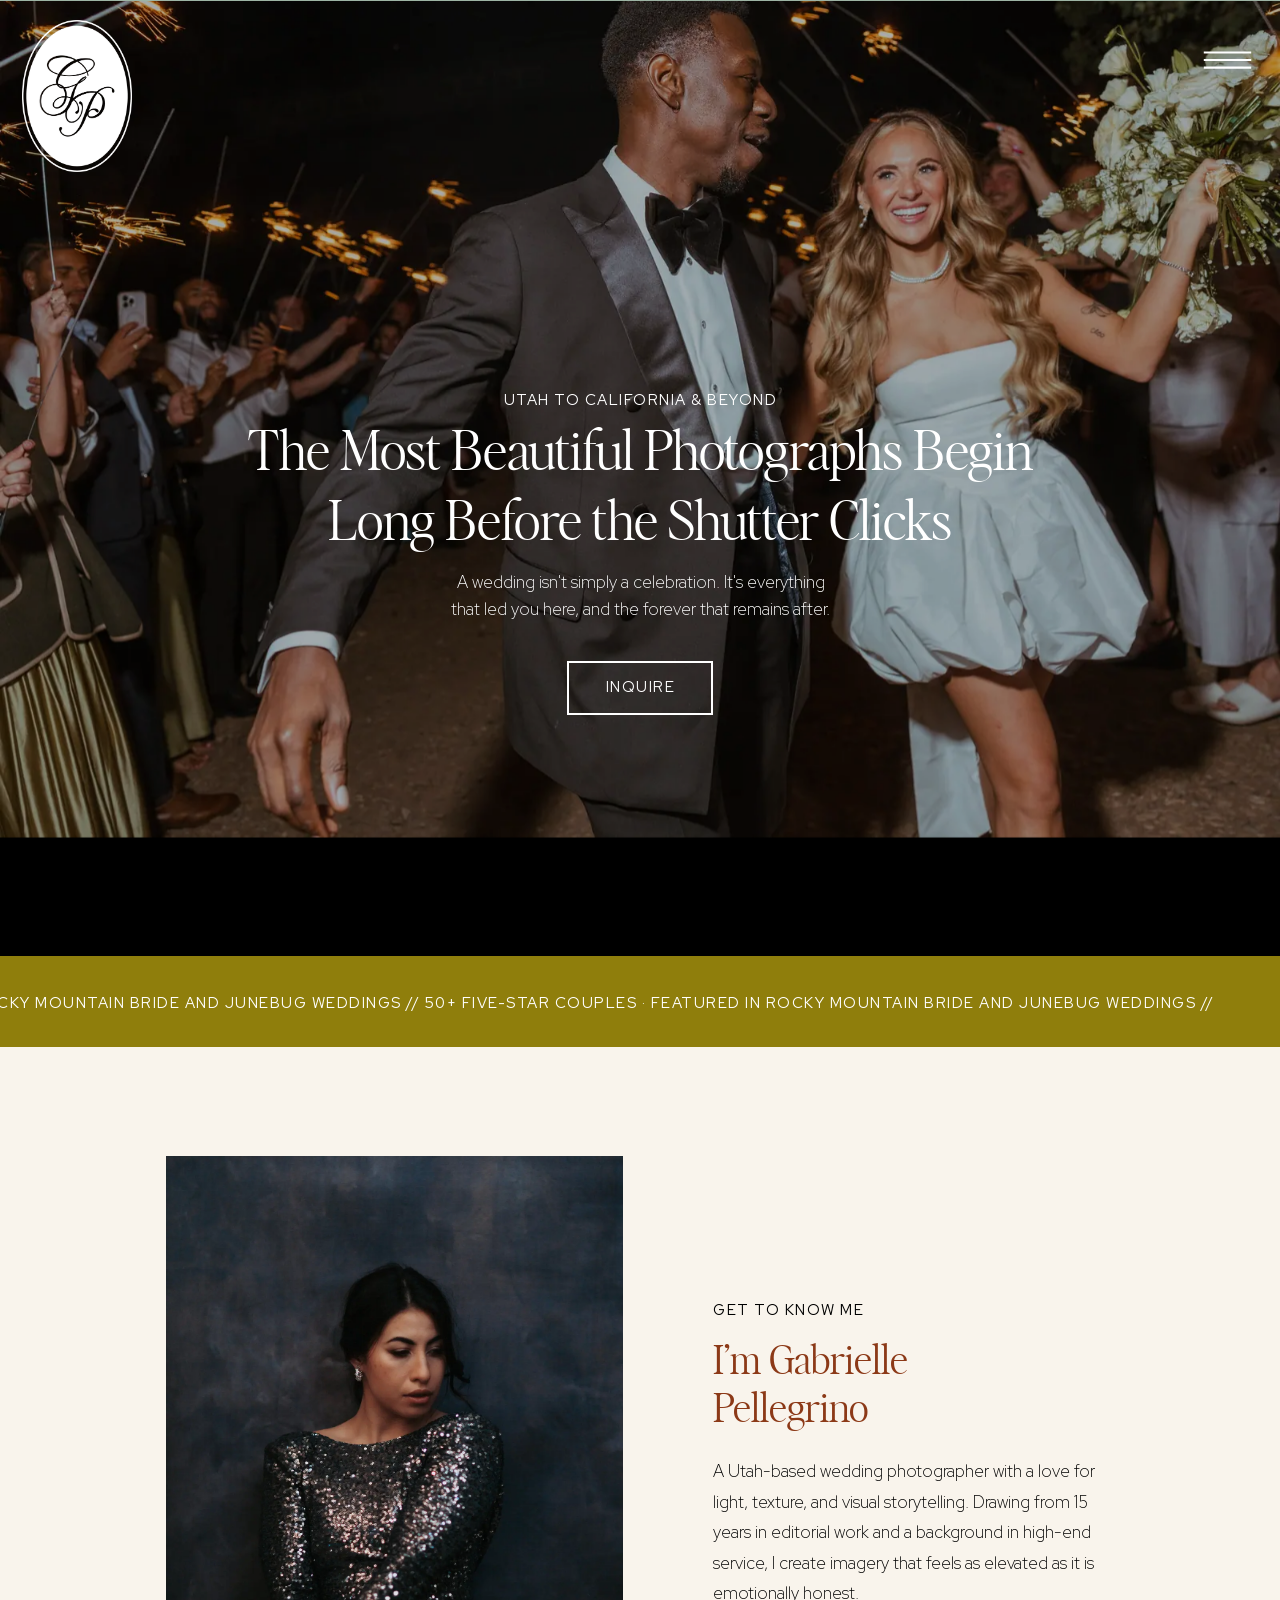
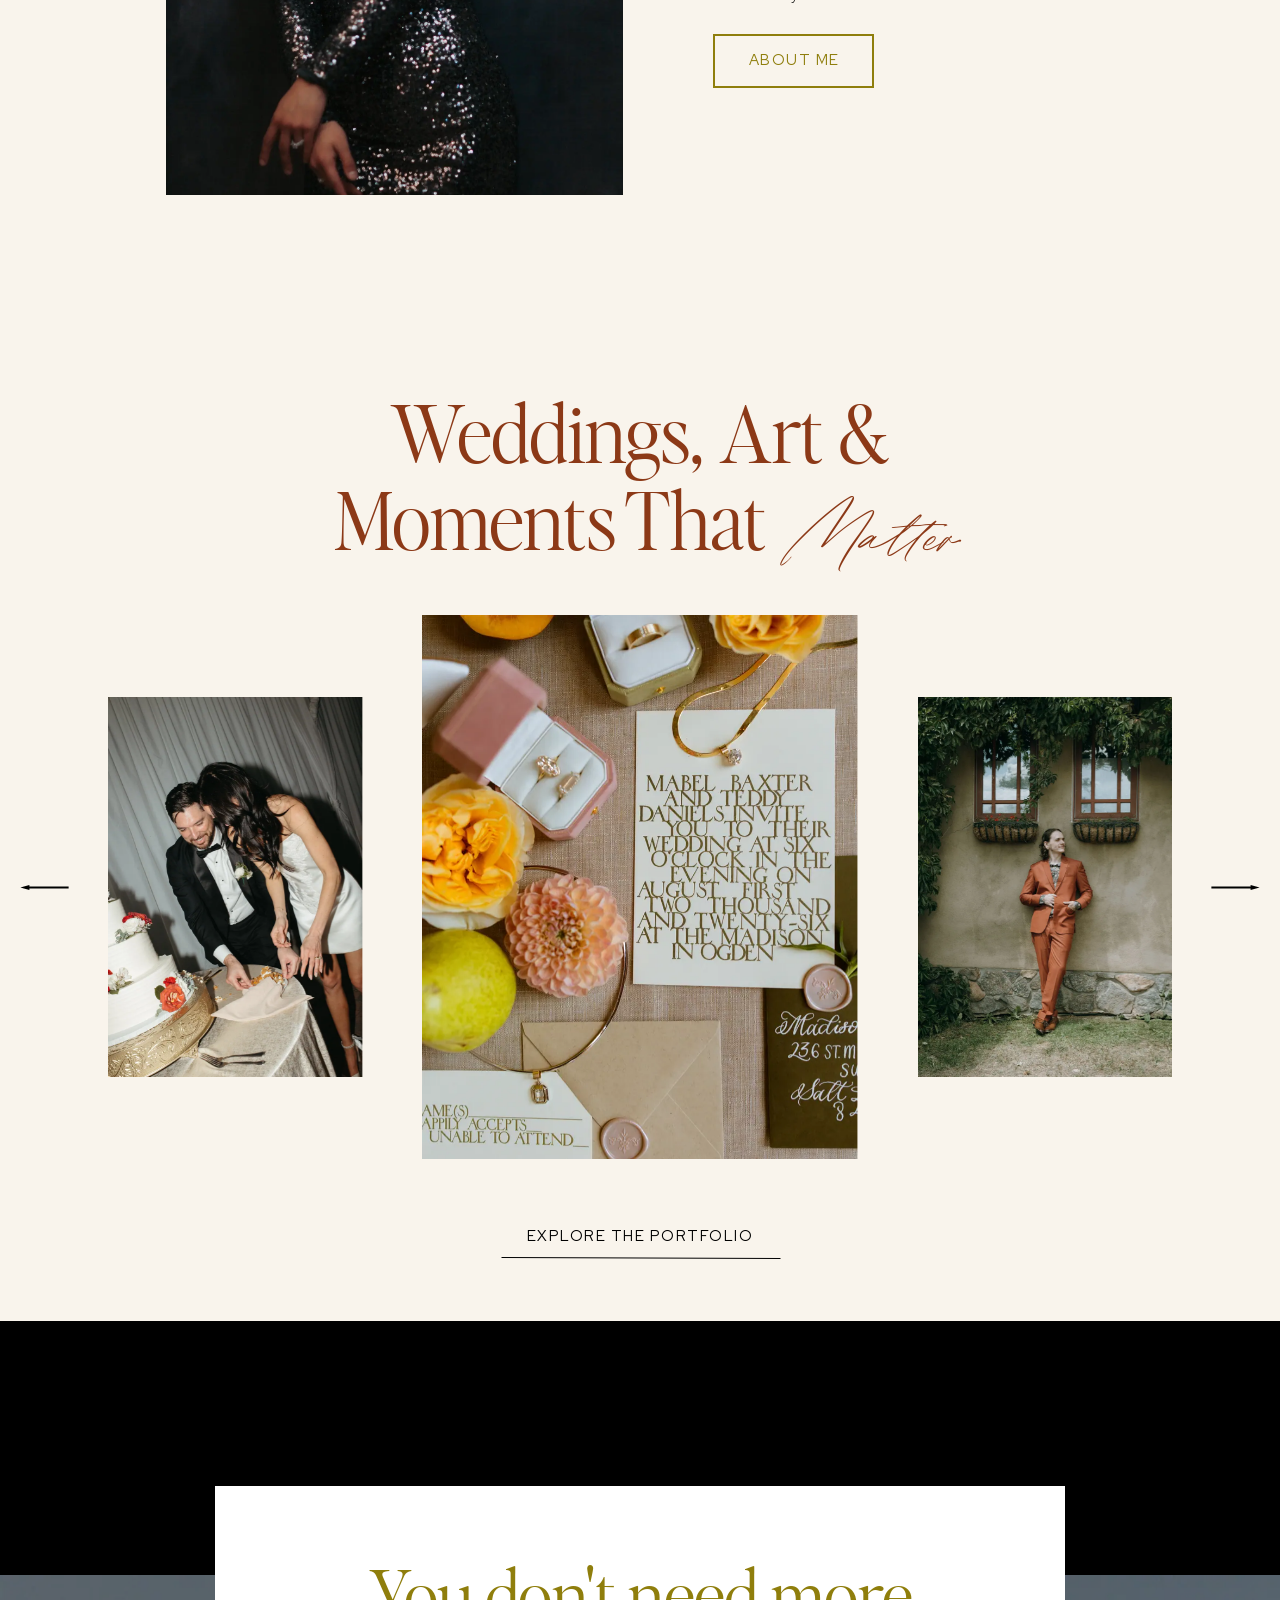
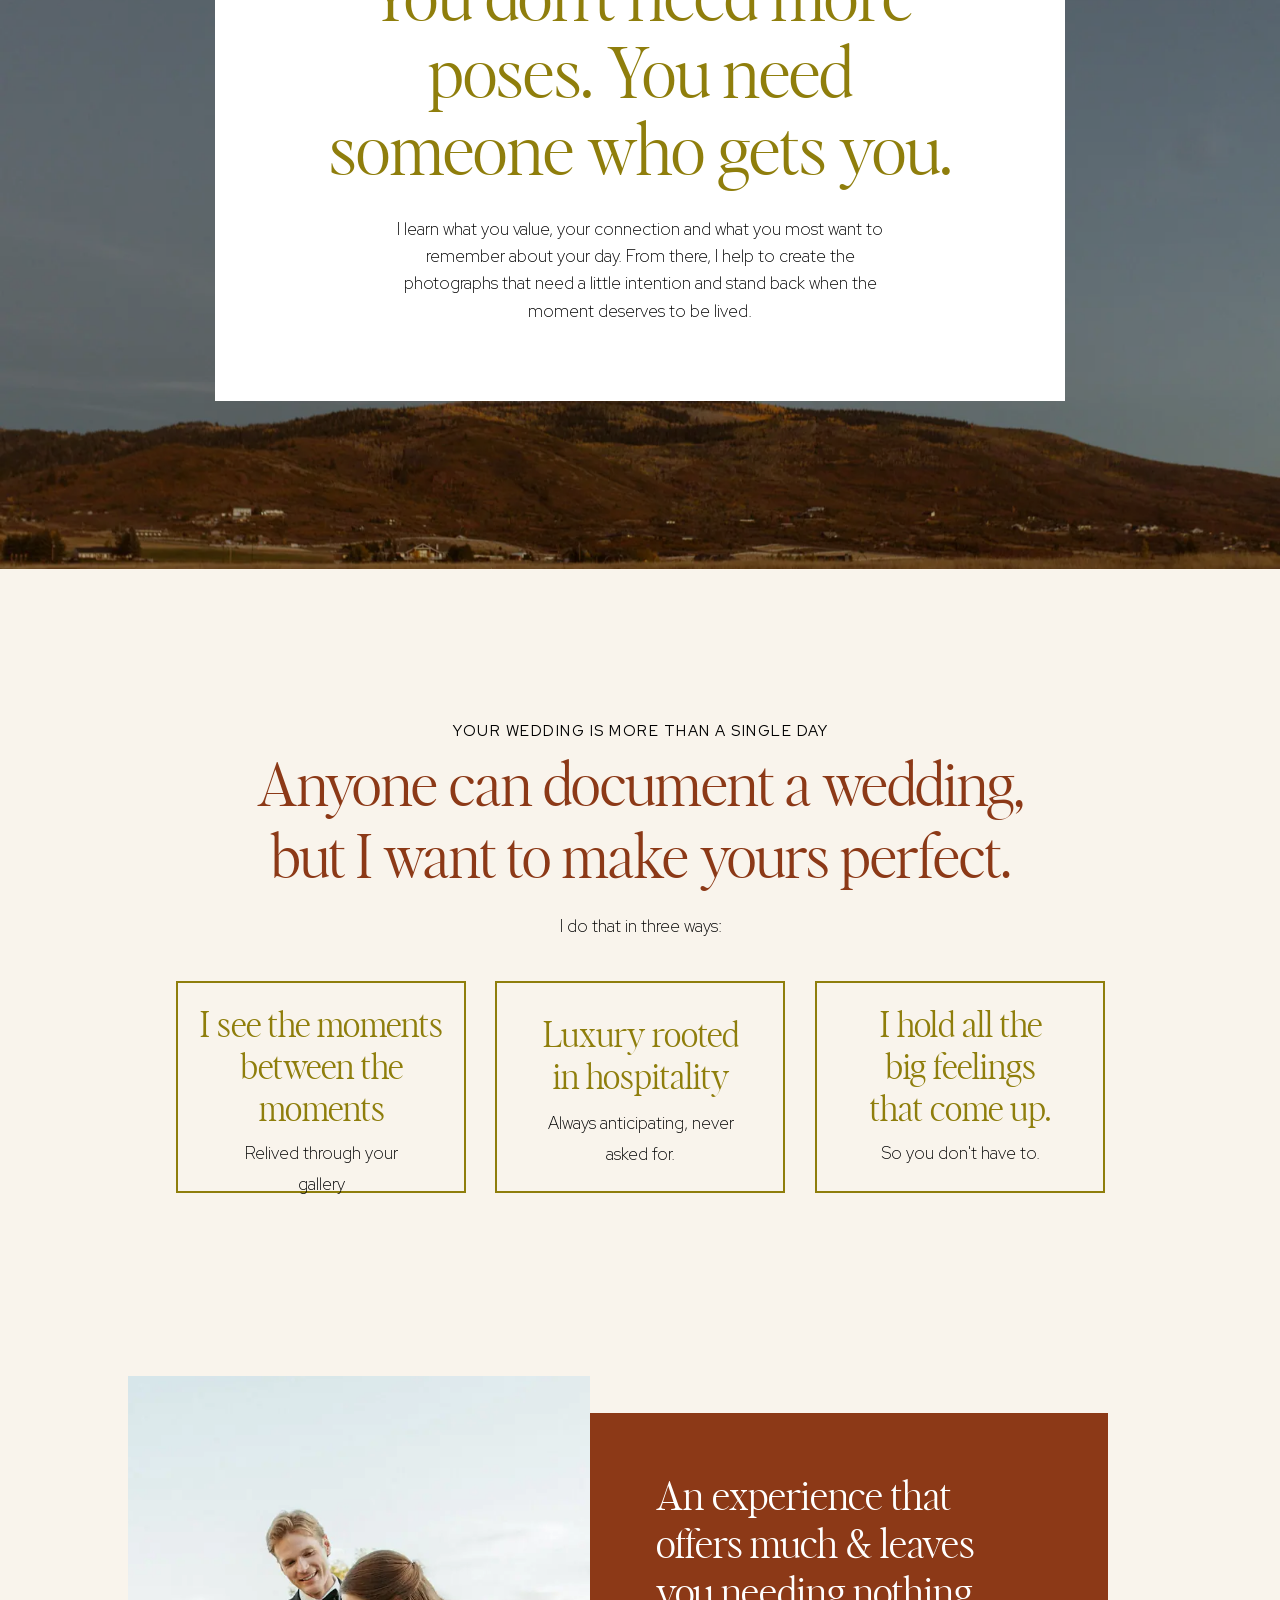
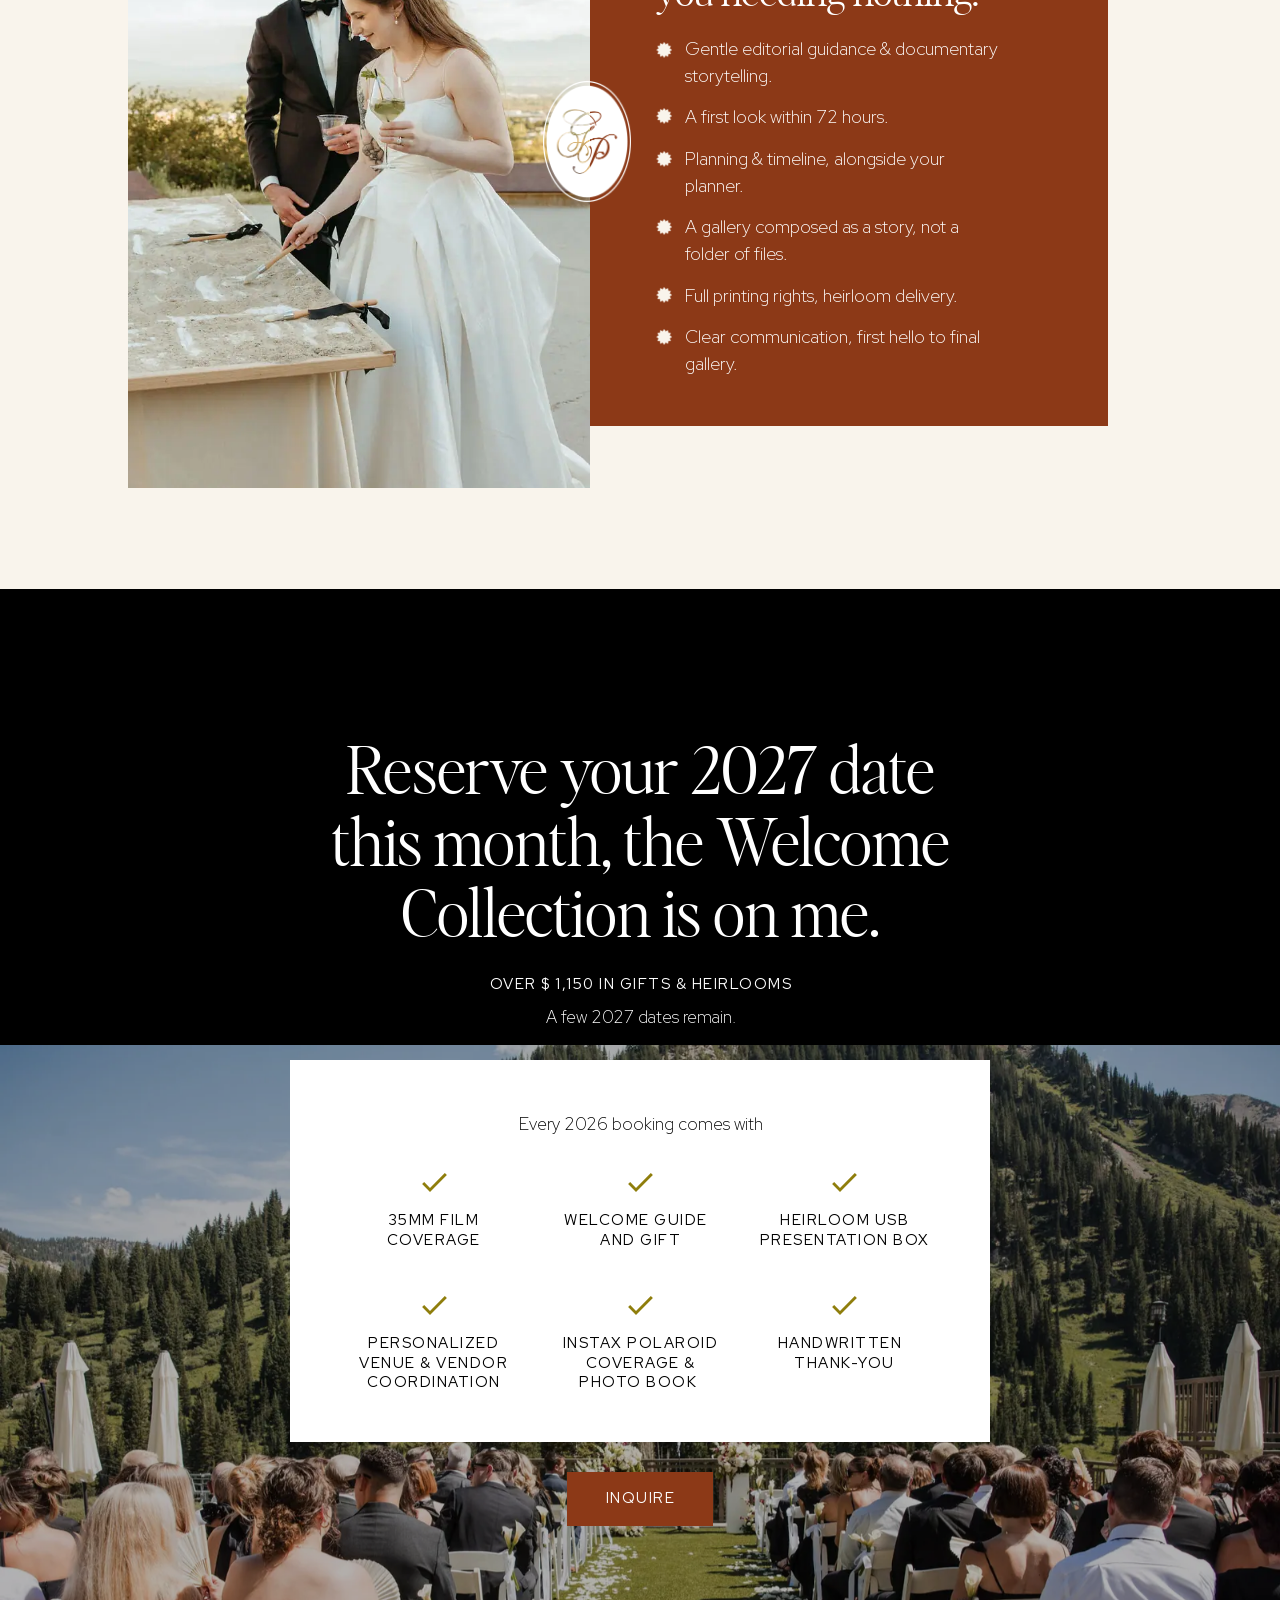
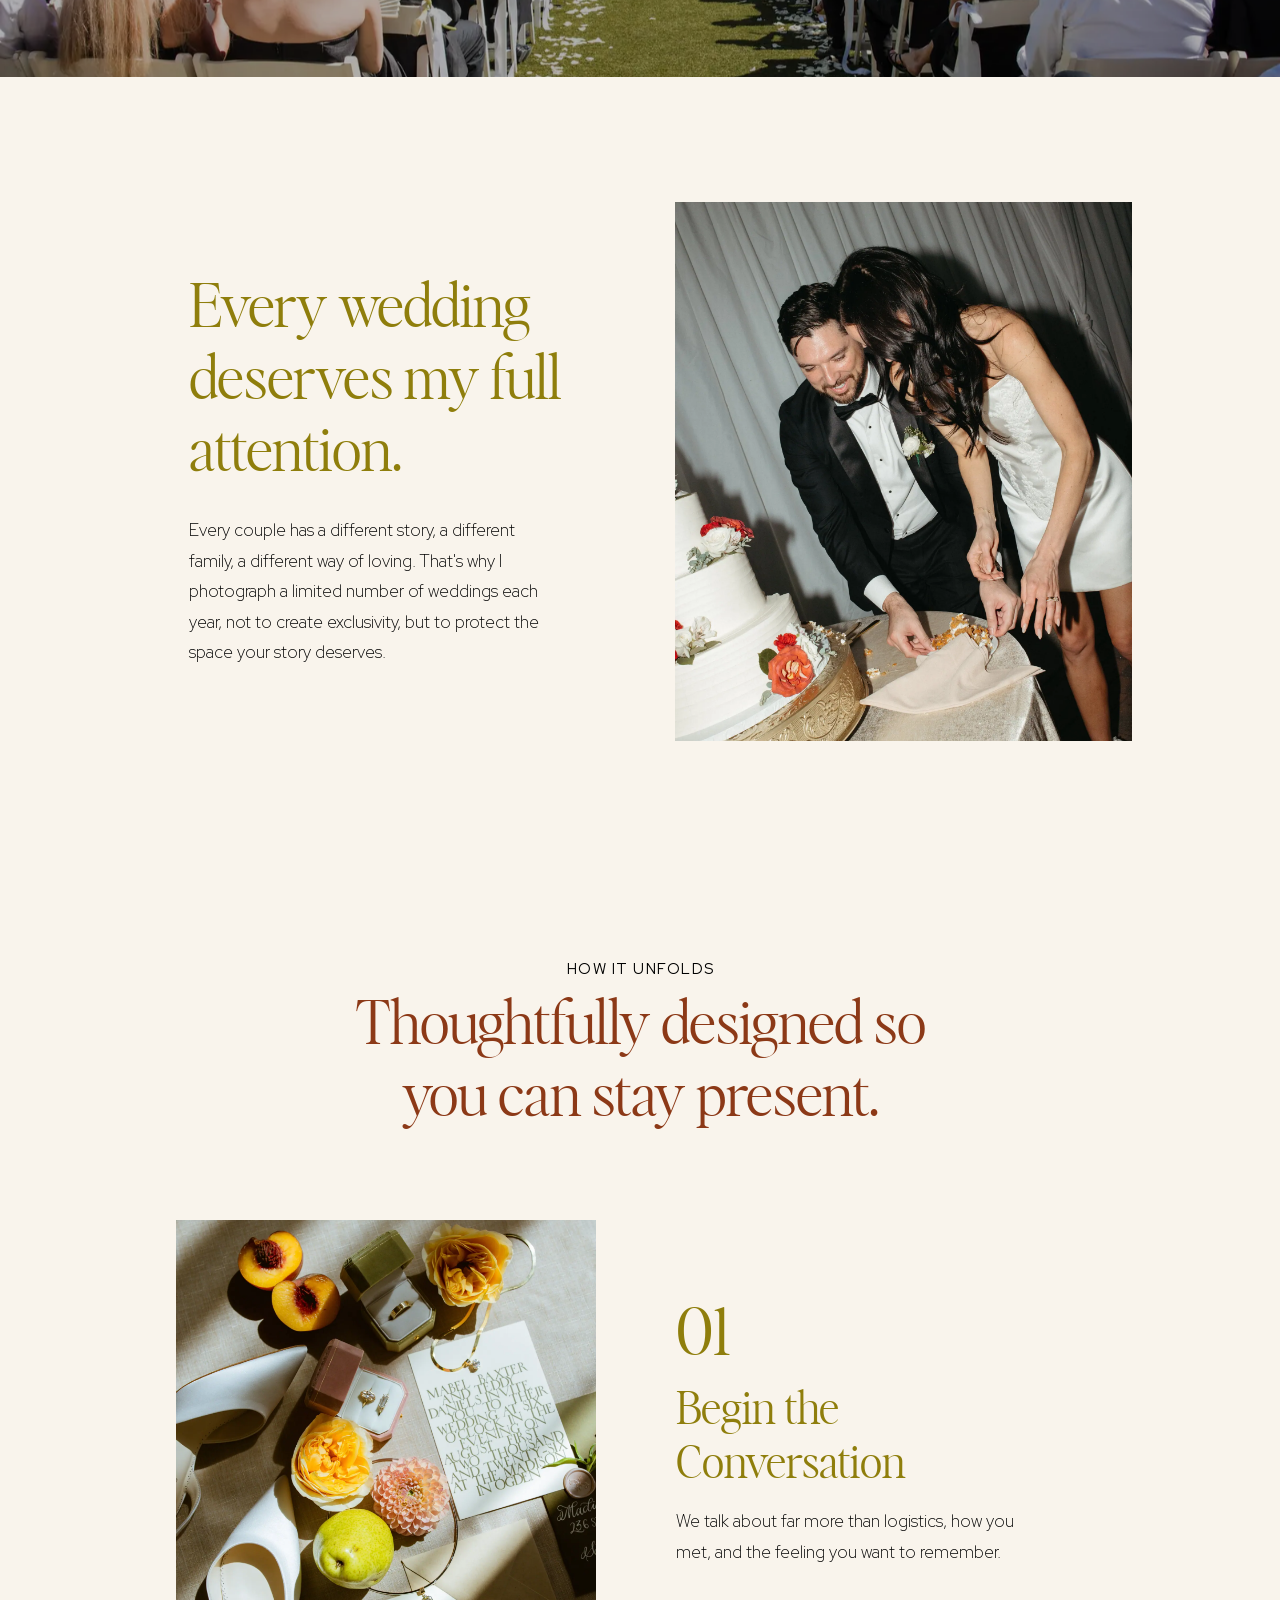
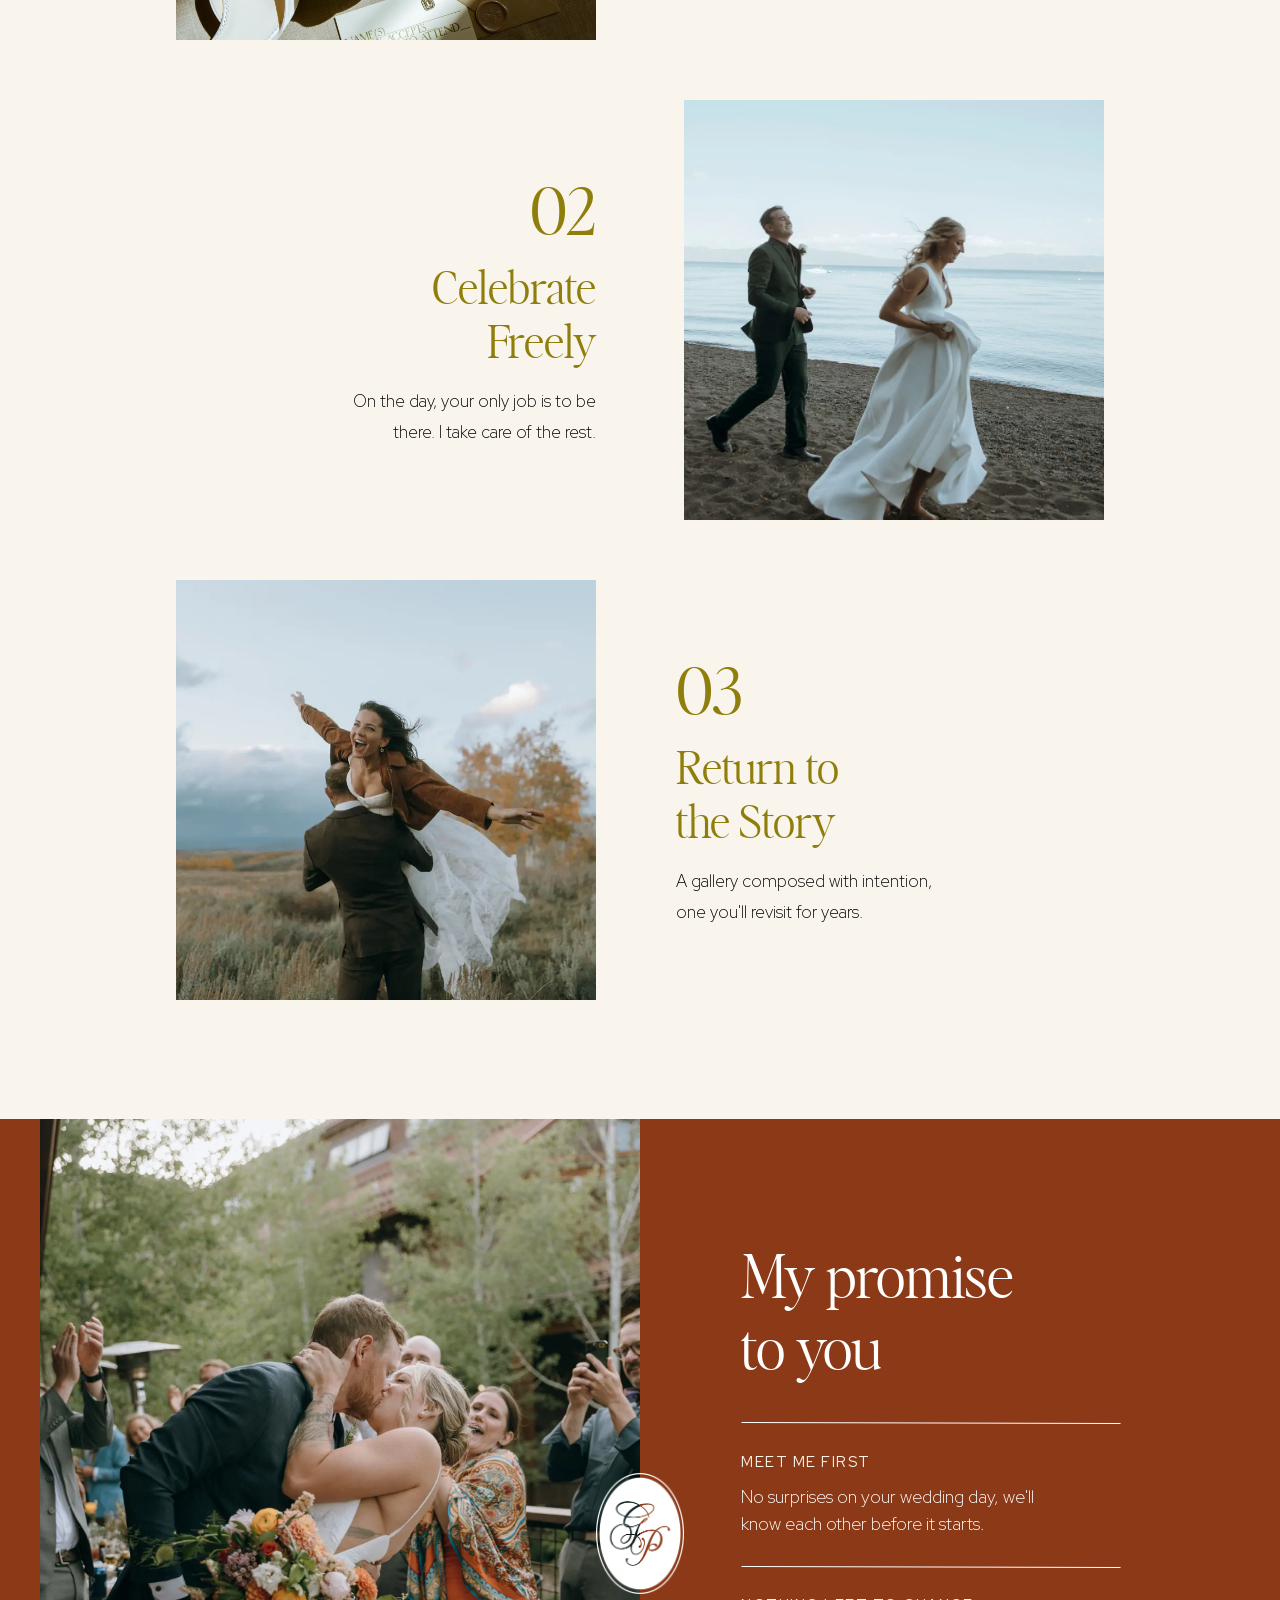
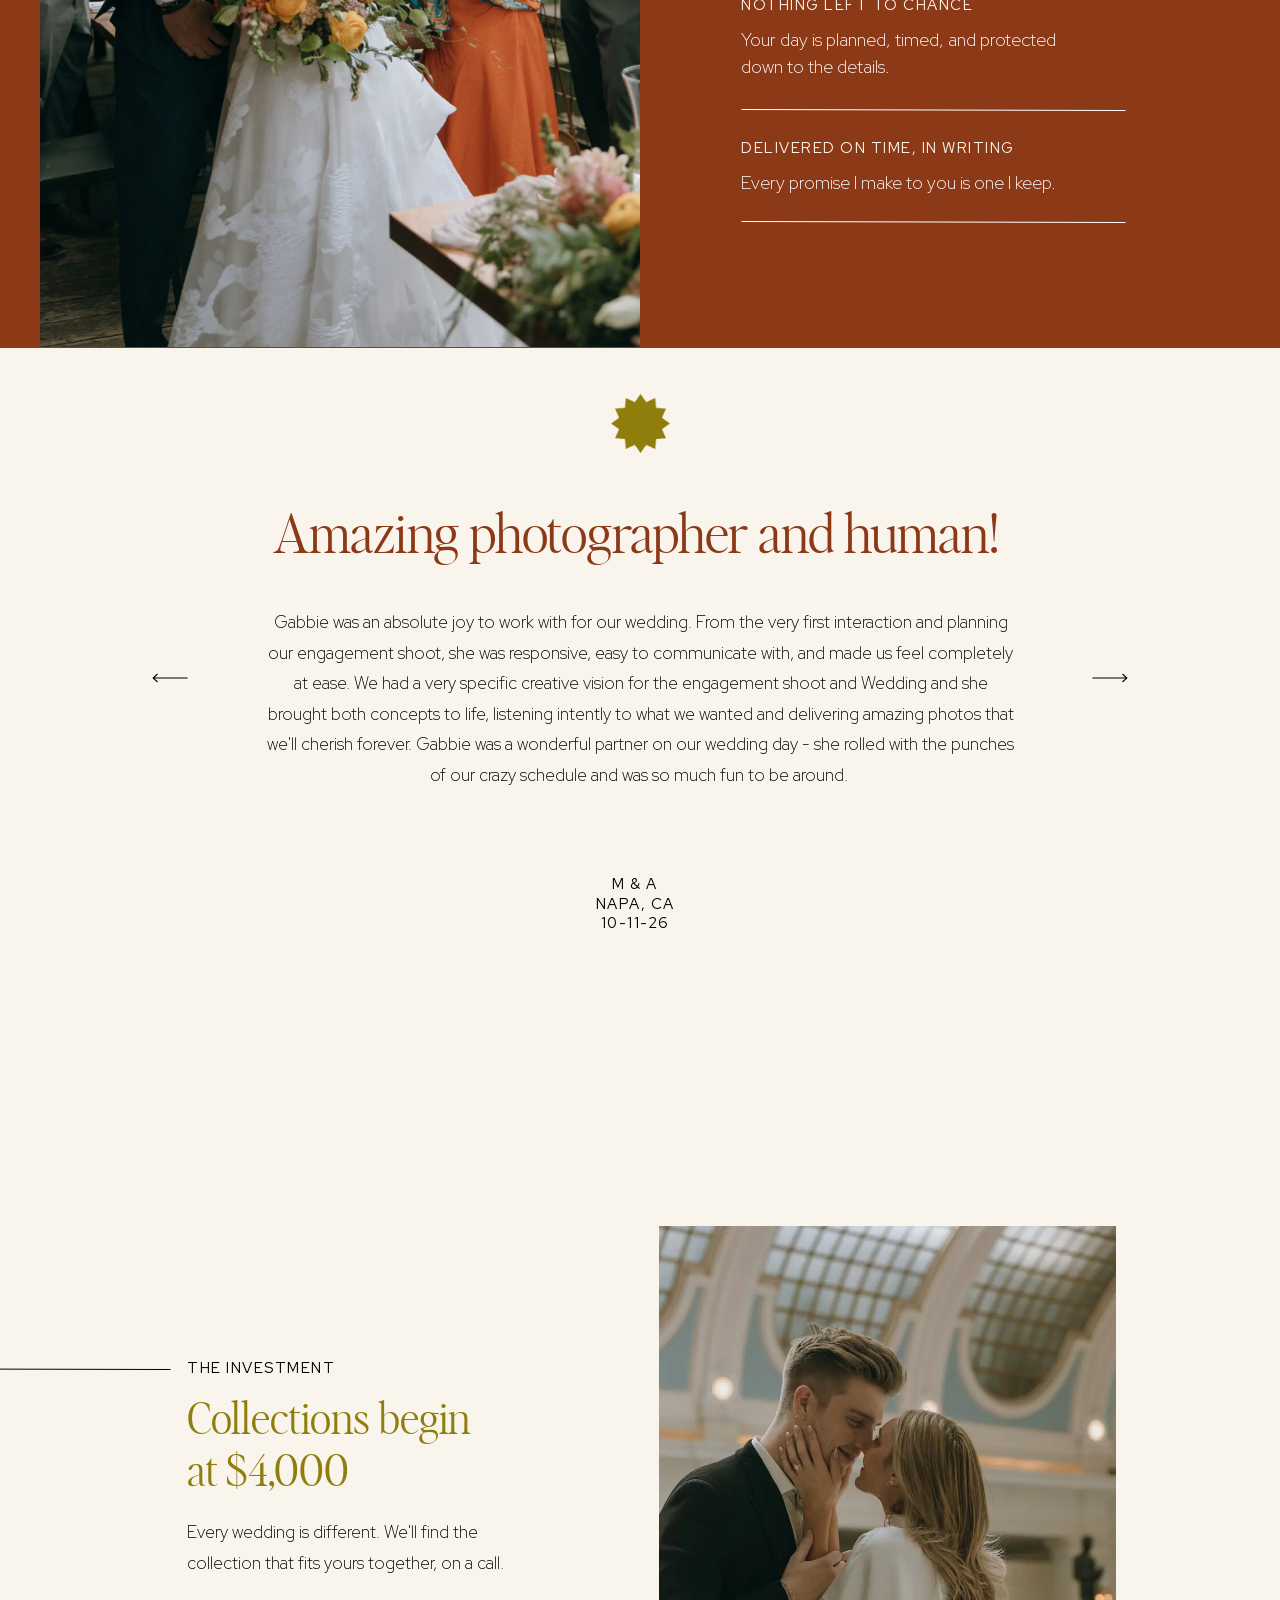
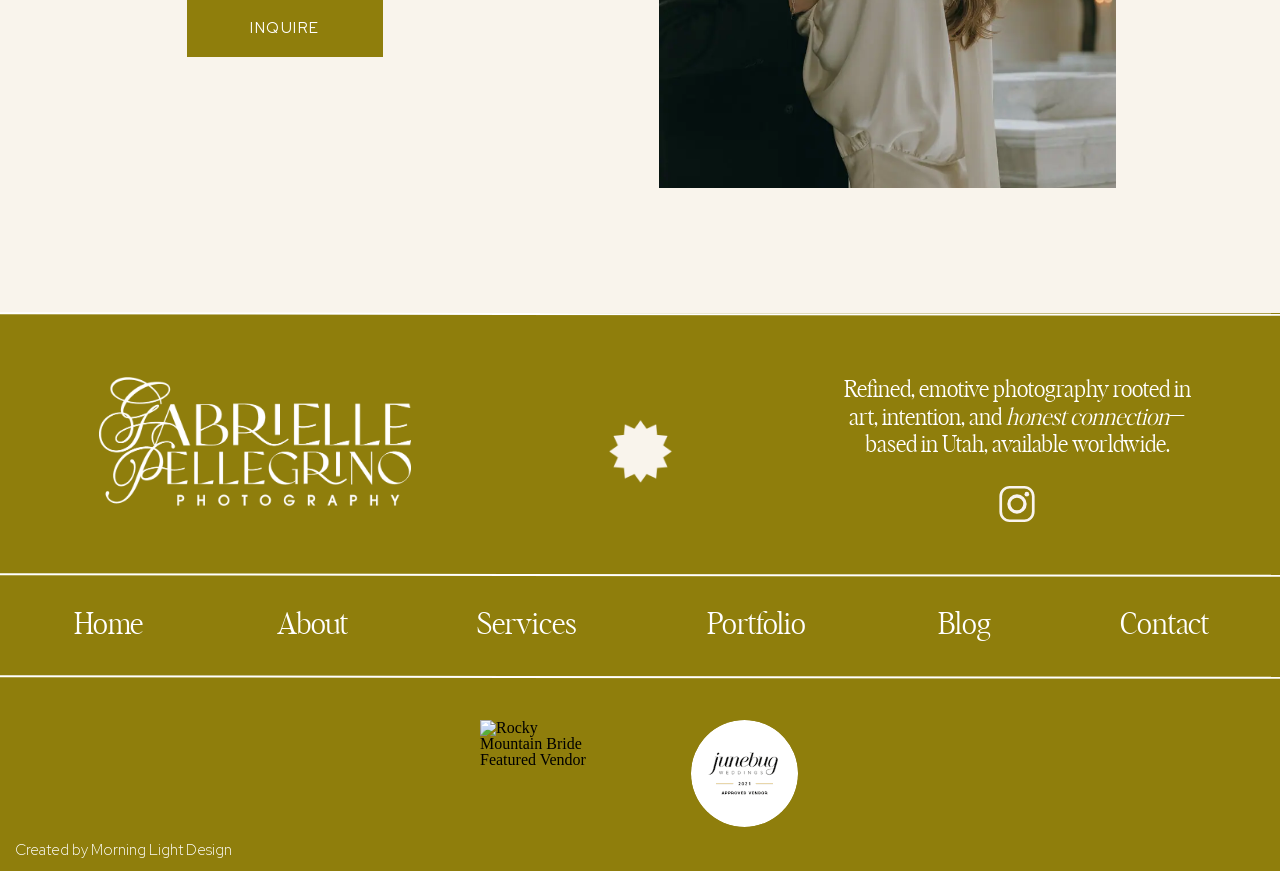
==== index.html @ fbd821a6 "Gabrielle wedding page speed preview (no tracking, noindex) Co-Authored-By: Claude Opus 5.5 <noreply" ====
<!DOCTYPE html>
<html class="d" lang="en">
<head>
<meta charset="UTF-8">
<meta name="robots" content="noindex, nofollow">
<meta name="viewport" content="width=device-width, initial-scale=1">
<title>Home | Gabrielle Pellegrino Photography</title>
<meta name="description" content="Luxury wedding photographer in Park City, Utah offering artful, editorial-style photography for modern romantics. Explore timeless, refined imagery with a high-touch experience.">
<link rel="canonical" href="https://gabriellepellegrino.com/wedding-package">
<link rel="icon" type="image/png" href="assets/i/6zo6KObG36adnQPzUkwPkw.png">
<link rel="preload" as="image" type="image/webp" media="(max-width:767px)" imagesrcset="assets/i/BNsaUvwsZakF_SGsjJeU9Q-800.webp 800w, assets/i/BNsaUvwsZakF_SGsjJeU9Q-400.webp 400w" imagesizes="100vw" fetchpriority="high">
<link rel="preload" as="image" type="image/webp" media="(min-width:768px)" imagesrcset="assets/i/wPrCTloMI8xE-EUp9S5bJQ-1600.webp 1600w, assets/i/wPrCTloMI8xE-EUp9S5bJQ-800.webp 800w" imagesizes="100vw" fetchpriority="high">
<link rel="preload" as="font" type="font/woff" href="assets/fonts/editorsnote-light.woff" crossorigin>
<link rel="preload" as="font" type="font/woff2" href="assets/fonts/redhat.woff2" crossorigin>
<script>
(function(){
var H=document.documentElement,B=768;
function layout(){var w=H.clientWidth||innerWidth,m=w<B;H.classList.toggle('m',m);H.classList.toggle('d',!m);
 var k=m?w/320:Math.min(1,w/1200);H.style.setProperty('--k',k);H.style.setProperty('--off',(m?0:Math.max(0,(w-1200)/2))+'px');window.__k=k;window.__m=m;
 var nh=m?544:898,ex=innerHeight/k-nh;H.style.setProperty('--wyc',(ex/2)+'px');H.style.setProperty('--wyb',ex+'px')}
layout();addEventListener('resize',layout);window.__layout=layout;
})();
</script>
<style>a,abbr,acronym,address,applet,article,aside,audio,b,big,blockquote,body,canvas,caption,center,cite,code,dd,del,details,dfn,div,dl,dt,em,embed,fieldset,figcaption,figure,footer,form,h1,h2,h3,h4,h5,h6,header,hgroup,html,i,iframe,img,ins,kbd,label,legend,li,mark,menu,nav,object,ol,output,p,pre,q,ruby,s,samp,section,small,span,strike,strong,sub,summary,sup,table,tbody,td,tfoot,th,thead,time,tr,tt,u,ul,var,video{border:0;font-size:100%;font:inherit;margin:0;padding:0;vertical-align:baseline}a,a:active,a:focus,a:link,a:visited{color:inherit;text-decoration:none}a:hover{text-decoration:none}article,aside,details,figcaption,figure,footer,header,hgroup,menu,nav,section{display:block}body{line-height:1}ol,ul{list-style:none}blockquote,q{quotes:none}blockquote:after,blockquote:before,q:after,q:before{content:"";content:none}table{border-collapse:collapse;border-spacing:0}html{-webkit-text-size-adjust:100%;-moz-text-size-adjust:100%;-ms-text-size-adjust:100%}body{position:relative}b,strong{font-weight:700}em,i{font-style:italic}input[type=email],input[type=password],input[type=text],textarea{border:0;-webkit-border-radius:0;-moz-border-radius:0;border-radius:0;-webkit-box-shadow:none;-moz-box-shadow:none;box-shadow:none;overflow-y:hidden;padding:0;resize:none}.sc{height:100%;margin:0 auto;max-height:5000em;pointer-events:none}.sc,.sp{position:relative;width:100%}.sp{min-width:320px;overflow-x:hidden;overflow-y:hidden}.sb{pointer-events:none;position:relative}.sb,.sb-f{width:100%}.sb-f{left:0;min-width:320px;position:fixed}.sb-ft{top:0}.sbfb{bottom:0}.sb-ai{display:none}.sb-c,.sb-i,.sb-m,.sb-o{background-position:50% 50%;background-repeat:no-repeat;background-size:cover;height:100%;left:0;position:absolute;top:0;width:100%}.sb-ip{background-position:top;background-repeat:no-repeat}.sb-if,.sb-ip{background-attachment:fixed}.sb-m,.sb-o{max-width:100%;overflow:hidden}.sb-m .sb-mc,.sb-o .sb-mcontent{display:block;height:auto;position:absolute;width:auto}.sb-m video{object-fit:cover}.media-align-top .sb-mc{top:0}.media-align-bottom .sb-mc{bottom:0}.media-align-left .sb-mc{left:0}.media-align-right .sb-mc{right:0}.sb-a,.sb-h{display:none}.ss{-webkit-animation-fill-mode:both;animation-fill-mode:both;display:none}.ss,.ss-s,.ss.sactive{height:100%;left:0;pointer-events:none;position:absolute;top:0;width:100%}.ss-s,.ss.sactive{display:block}.st{visibility:hidden}.se,.si-group{-webkit-animation-fill-mode:both;animation-fill-mode:both;box-sizing:border-box;display:block;outline:none;pointer-events:auto;position:absolute;-webkit-transform-origin:50% 50%;-ms-transform-origin:50% 50%;transform-origin:50% 50%}.sg-link-action{cursor:pointer}.se-t{background:transparent;border:0;height:100%;left:0;padding:0;position:absolute;top:0;width:100%}.se-t::-webkit-input-placeholder{color:inherit;opacity:.5}.se-t::-moz-placeholder{color:inherit;opacity:.5}.se-t:-ms-input-placeholder{color:inherit;opacity:.5}.se-t-list ol,.se-t-list ul{margin-left:1.4em}.se-t-list li{margin-left:1em;padding-left:.1em}.se-t-list ol{list-style:decimal}.se-t-list ul{list-style:disc}.se-rc a{text-decoration:underline}.se-rc a:hover{opacity:.8}.se-wpt-pc:after{clear:both;content:"";display:table}.se-wpt a:hover,.se-wpt-pc a,.se-wpt-pc a:active,.se-wpt-pc a:focus,.se-wpt-pc a:link,.se-wpt-pc a:visited{text-decoration:underline}.se-wpt a:hover{opacity:.8}.se-wpt b,.se-wpt strong{font-weight:700}.se-wpt em,.se-wpt i{font-style:italic}.se-wpt ol,.se-wpt ul{margin-left:20px}.se-wpt ol{list-style-type:decimal}.se-wpt p{overflow:inherit;text-overflow:inherit}.se-wpt-pc ul{list-style-type:disc}.se-wpt blockquote{background:hsla(0,0%,48%,.2);margin:1em;max-width:500px;padding:1em}.se-wpt input[type=text]{color:inherit}.se-wpt input[type=text],.se-wpt textarea{border:1px solid hsla(0,0%,48%,.5)}.sb-wp404{height:400px;position:relative;width:100%}.sb-wp404 .sc{pointer-events:auto;width:400px}.se-wpt img{height:auto;max-width:100%}.se-t:focus{border:0;outline:none}.se-i{background-position:50% 50%;background-repeat:no-repeat;background-size:cover;display:block}.se-icon,.se-line{height:100%;width:100%}.se-icon svg,.se-line svg{height:100%;vertical-align:top;width:100%}.se-i img{visibility:hidden}.se-gr,.se-i img{height:100%;width:100%}.se-svg{display:block}.se-svg svg{width:100%}.se-button,.se-simple{border:0 solid transparent;box-sizing:border-box;height:100%;width:100%}.se-button{align-items:center;cursor:pointer;display:flex;justify-content:center;min-height:fit-content;transition-property:opacity,border-color,border-width,border-style,border-radius,box-shadow,background-color}.se-button>*{user-select:none}.se:has(.se-button){cursor:pointer;min-height:fit-content;transition:none}.se-button span{line-height:1;min-height:fit-content;overflow:hidden;text-overflow:ellipsis;transition-property:opacity,color,font-size,letter-spacing,line-height,text-decoration,text-transform,font-family;white-space:nowrap}.se-ff textarea{box-sizing:border-box;display:block;height:100%;overflow:auto;position:absolute;resize:none;width:100%}.se-il{pointer-events:none}.sg-s{z-index:0}.d .se-bd,.m .se-bm{overflow:hidden}.sa{-webkit-animation-duration:1s;animation-duration:1s;-webkit-animation-fill-mode:both;animation-fill-mode:both}@-webkit-keyframes fadeIn{0%{opacity:0}to{opacity:1}}@keyframes fadeIn{0%{opacity:0}to{opacity:1}}.alignleft{display:inline;float:left}.alignright{display:inline;float:right}.aligncenter{display:block;margin-left:auto;margin-right:auto}.wp-caption.alignleft,blockquote.alignleft,img.alignleft{margin:.4em 1.6em 1.6em 0}.wp-caption.alignright,blockquote.alignright,img.alignright{margin:.4em 0 1.6em 1.6em}.wp-caption.aligncenter,blockquote.aligncenter,img.aligncenter{clear:both;margin-bottom:1.6em;margin-top:.4em}.wp-caption.aligncenter,.wp-caption.alignleft,.wp-caption.alignright{margin-bottom:1.2em}a img.alignright{float:right;margin:5px 0 20px 20px}a img.alignleft,a img.alignnone{margin:5px 20px 20px 0}a img.alignleft{float:left}a img.aligncenter{display:block;margin-left:auto;margin-right:auto}.wp-caption{background:#fff;border:1px solid #f0f0f0;max-width:96%;padding:5px 3px 10px;text-align:center}.wp-caption.alignleft,.wp-caption.alignnone{margin:5px 20px 20px 0}.wp-caption.alignright{margin:5px 0 20px 20px}.wp-caption img{border:0;height:auto;margin:0;max-width:98.5%;padding:0;width:auto}.wp-caption p.wp-caption-text{font-size:11px;line-height:17px;margin:0;padding:0 4px 5px}.screen-reader-text{clip:rect(1px,1px,1px,1px);height:1px;overflow:hidden;position:absolute!important;width:1px}.screen-reader-text:focus{clip:auto!important;background-color:#f1f1f1;border-radius:3px;box-shadow:0 0 2px 2px rgba(0,0,0,.6);color:#21759b;display:block;font-size:14px;font-size:.875rem;font-weight:700;height:auto;left:5px;line-height:normal;padding:15px 23px 14px;text-decoration:none;top:5px;width:auto;z-index:100000}.comment{padding:10px}.comments-area{border-top:1px solid #eaeaea;border-top:1px solid rgba(51,51,51,.1)}.comment-list{list-style-type:none!important;margin:5px}.comment-list p{padding-top:10px}.comment-alt{background-color:hsla(0,0%,49%,.1)}.comment-date{font-size:80%}.comment-edit{font-size:60%}.comment-form input[type=email],.comment-form input[type=text],.comment-form input[type=url],.comment-form textarea{box-sizing:border-box;font:inherit;max-width:100%}.comment-form label{display:block;line-height:1.5}.logged-in-as{line-height:1.5}input[type=submit]{background:none;border:1px solid hsla(0,0%,49%,.5);color:hsla(0,0%,49%,.5);cursor:pointer;font:inherit;margin-top:10px;padding:10px;width:auto}input{font:inherit}.sc ::-webkit-scrollbar{width:12px}.sc ::-webkit-scrollbar-track{-webkit-border-radius:10px;border-radius:10px;-webkit-box-shadow:inset 0 0 20px rgba(0,0,0,.15)}.sc ::-webkit-scrollbar-thumb{background:hsla(0,0%,59%,.2);-webkit-border-radius:10px;border-radius:10px;-webkit-box-shadow:inset 0 0 1px rgba(0,0,0,.25)}.sc ::-webkit-scrollbar-thumb:window-inactive{background:hsla(0,0%,59%,.1)}</style>
<style>
      html.m {background-color:rgba(255,255,255,1);}
html.d {background-color:rgba(255,255,255,1);}
.d .se:has(.st-primary) {border-radius:0px;box-shadow:none;opacity:1;transition-duration:0.5s;}
.d .st-primary {border-style:solid;padding:17px 14px 17px 14px;border-width:0px;border-color:rgba(0,0,0,1);background-color:rgba(140,57,23,1);background-image:none;transition-duration:0.5s;}
.d .st-primary span {color:rgba(255,255,255,1);font-family:'Red Hat Display';font-weight:400;font-style:normal;font-size:15px;text-align:center;text-transform:uppercase;letter-spacing:0.1em;line-height:1.3;transition-duration:0.5s;}
.d .se:has(.st-primary:hover), .d .se:has(.trigger-child-hovers:hover .st-primary) {}
.d .st-primary.se-button:hover, .d .trigger-child-hovers:hover .st-primary.se-button {background-color:rgba(140,57,23,1);background-image:none;transition-property:background-color,background-image;}
.d .st-primary.se-button:hover span, .d .trigger-child-hovers:hover .st-primary.se-button span {}
.m .se:has(.st-primary) {border-radius:0px;box-shadow:none;opacity:1;}
.m .st-primary {border-style:solid;padding:17px 14px 17px 14px;border-width:0px;border-color:rgba(0,0,0,1);background-color:rgba(140,57,23,1);background-image:none;}
.m .st-primary span {color:rgba(255,255,255,1);font-family:'Red Hat Display';font-weight:400;font-style:normal;font-size:12px;text-align:center;text-transform:uppercase;letter-spacing:0.1em;line-height:1.8;}
.d .se:has(.st-secondary) {border-radius:0px;box-shadow:none;opacity:1;transition-duration:0.5s;}
.d .st-secondary {border-style:solid;padding:10px 14px 10px 14px;border-width:2px;border-color:rgba(0,0,0,1);background-color:rgba(0,0,0,0);background-image:none;transition-duration:0.5s;}
.d .st-secondary span {color:rgba(0,0,0,1);font-family:'Red Hat Display';font-weight:400;font-style:normal;font-size:15px;text-align:center;text-transform:uppercase;letter-spacing:0.1em;line-height:1.3;transition-duration:0.5s;}
.d .se:has(.st-secondary:hover), .d .se:has(.trigger-child-hovers:hover .st-secondary) {}
.d .st-secondary.se-button:hover, .d .trigger-child-hovers:hover .st-secondary.se-button {border-color:rgba(0,0,0,0.7);background-color:rgba(0,0,0,0);background-image:none;transition-property:border-color,background-color,background-image;}
.d .st-secondary.se-button:hover span, .d .trigger-child-hovers:hover .st-secondary.se-button span {color:rgba(0,0,0,0.7);transition-property:color;}
.m .se:has(.st-secondary) {border-radius:0px;box-shadow:none;opacity:1;}
.m .st-secondary {border-style:solid;padding:10px 14px 10px 14px;border-width:2px;border-color:rgba(0,0,0,1);background-color:rgba(0,0,0,0);background-image:none;}
.m .st-secondary span {color:rgba(0,0,0,1);font-family:'Red Hat Display';font-weight:400;font-style:normal;font-size:12px;text-align:center;text-transform:uppercase;letter-spacing:0.1em;line-height:1.8;}
.d .st-d-title {color:rgba(0,0,0,1);line-height:1.2;letter-spacing:0em;font-size:54px;text-align:left;font-family:'Editorsnote Light';font-weight:400;font-style:normal;}
.d .st-d-title.se-rc a {color:rgba(0,0,0,1);}
.d .st-d-title.se-rc a:hover {text-decoration:underline;color:rgba(0,0,0,1);opacity:0.8;}
.m .st-m-title {color:rgba(0,0,0,1);line-height:1.2;letter-spacing:0em;font-size:36px;text-align:left;font-family:'Editorsnote Light';font-weight:400;font-style:normal;}
.m .st-m-title.se-rc a {color:rgba(0,0,0,1);}
.m .st-m-title.se-rc a:hover {text-decoration:underline;color:rgba(0,0,0,1);opacity:0.8;}
.d .st-d-heading {color:rgba(0,0,0,1);text-transform:capitalize;line-height:1.6;letter-spacing:0em;font-size:22px;text-align:center;font-family:'Playfair Display';font-weight:400;font-style:normal;}
.d .st-d-heading.se-rc a {color:rgba(0,0,0,1);}
.d .st-d-heading.se-rc a:hover {text-decoration:underline;color:rgba(0,0,0,1);opacity:0.8;}
.m .st-m-heading {color:rgba(0,0,0,1);line-height:1.6;letter-spacing:0em;font-size:26px;text-align:center;font-family:'Playfair Display';font-weight:400;font-style:normal;}
.m .st-m-heading.se-rc a {color:rgba(0,0,0,1);}
.m .st-m-heading.se-rc a:hover {text-decoration:underline;color:rgba(0,0,0,1);opacity:0.8;}
.d .st-d-subheading {color:rgba(0,0,0,1);text-transform:uppercase;line-height:1.3;letter-spacing:0.1em;font-size:15px;text-align:center;font-family:'Red Hat Display';font-weight:400;font-style:normal;}
.d .st-d-subheading.se-rc a {color:rgba(0,0,0,1);}
.d .st-d-subheading.se-rc a:hover {text-decoration:underline;color:rgba(0,0,0,1);opacity:0.8;}
.m .st-m-subheading {color:rgba(0,0,0,1);text-transform:uppercase;line-height:1.8;letter-spacing:0.1em;font-size:12px;text-align:center;font-family:'Red Hat Display';font-weight:400;font-style:normal;}
.m .st-m-subheading.se-rc a {color:rgba(0,0,0,1);}
.m .st-m-subheading.se-rc a:hover {text-decoration:underline;color:rgba(0,0,0,1);opacity:0.8;}
.d .st-d-paragraph {color:rgba(0,0,0,1);line-height:1.8;letter-spacing:0em;font-size:17px;text-align:left;font-family:'Red Hat Display';font-weight:300;font-style:normal;}
.d .st-d-paragraph.se-rc a {color:rgba(0,0,0,1);}
.d .st-d-paragraph.se-rc a:hover {text-decoration:underline;color:rgba(0,0,0,1);opacity:0.8;}
.m .st-m-paragraph {color:rgba(0,0,0,1);line-height:1.4;letter-spacing:0em;font-size:15px;text-align:left;font-family:'Red Hat Display';font-weight:300;font-style:normal;}
.m .st-m-paragraph.se-rc a {color:rgba(0,0,0,1);}
.m .st-m-paragraph.se-rc a:hover {text-decoration:underline;color:rgba(0,0,0,1);opacity:0.8;}
.sib-mobile-nav {z-index:5;}
.m .sib-mobile-nav {height:544px;display:none;}
.d .sib-mobile-nav {height:898px;display:none;}
.m .sib-mobile-nav .ss-bg {background-color:rgba(0,0,0,1);}
.d .sib-mobile-nav .ss-bg {background-color:rgba(0,0,0,1);}
.m .sib-mobile-nav.sb-nm-wH .sc {height:544px;}
.d .sib-mobile-nav.sb-nd-wH .sc {height:898px;}
.d .sie-mobile-nav_0 {left:1124px;top:30px;width:52px;height:53px;}
.m .sie-mobile-nav_0 {left:273px;top:12px;width:35px;height:39px;}
.d .sie-mobile-nav_0 svg {fill:rgba(255,255,255,1);}
.m .sie-mobile-nav_0 svg {fill:rgba(255,255,255,1);}
.d .sie-mobile-nav_1:hover {opacity:1;transition-duration:0.5s;transition-property:opacity;}
.m .sie-mobile-nav_1:hover {opacity:1;transition-duration:0.5s;transition-property:opacity;}
.d .sie-mobile-nav_1 {left:485px;top:272px;width:230px;height:26px;transition-duration:0.5s;transition-property:opacity;}
.m .sie-mobile-nav_1 {left:48px;top:102px;width:225px;height:26px;transition-duration:0.5s;transition-property:opacity;}
.d .sie-mobile-nav_1-text:hover {font-family:'Editorsnote Light Italic';font-weight:400;font-style:normal;}
.m .sie-mobile-nav_1-text:hover {font-family:'Editorsnote Light Italic';font-weight:400;font-style:normal;}
.d .sie-mobile-nav_1-text {color:rgba(255,255,255,1);text-transform:capitalize;line-height:1.2;font-size:50px;text-align:center;font-family:'Editorsnote Light';font-weight:400;font-style:normal;transition-duration:0.5s;transition-property:font-family,font-weight,font-style;}
.m .sie-mobile-nav_1-text {color:rgba(255,255,255,1);line-height:1.2;font-size:30px;text-align:center;font-family:'Editorsnote Light';font-weight:400;font-style:normal;transition-duration:0.5s;transition-property:font-family,font-weight,font-style;}
.d .sie-mobile-nav_2 {left:572px;top:668px;width:56px;height:46px;}
.m .sie-mobile-nav_2 {left:141px;top:423px;width:39px;height:34px;}
.d .sie-mobile-nav_2 svg {fill:rgba(249,244,239,1);}
.m .sie-mobile-nav_2 svg {fill:rgba(255,255,255,1);}
.d .sie-mobile-nav_3:hover {opacity:1;transition-duration:0.5s;transition-property:opacity;}
.m .sie-mobile-nav_3:hover {opacity:1;transition-duration:0.5s;transition-property:opacity;}
.d .sie-mobile-nav_3 {left:491px;top:343px;width:218px;height:26px;transition-duration:0.5s;transition-property:opacity;}
.m .sie-mobile-nav_3 {left:65px;top:195px;width:192px;height:27px;transition-duration:0.5s;transition-property:opacity;}
.d .sie-mobile-nav_3-text:hover {font-family:'Editorsnote Light Italic';font-weight:400;font-style:normal;}
.m .sie-mobile-nav_3-text:hover {font-family:'Editorsnote Light Italic';font-weight:400;font-style:normal;}
.d .sie-mobile-nav_3-text {color:rgba(255,255,255,1);text-transform:capitalize;line-height:1.2;font-size:50px;text-align:center;font-family:'Editorsnote Light';font-weight:400;font-style:normal;transition-duration:0.5s;transition-property:font-family,font-weight,font-style;}
.m .sie-mobile-nav_3-text {color:rgba(255,255,255,1);text-transform:capitalize;line-height:1.2;font-size:30px;text-align:center;font-family:'Editorsnote Light';font-weight:400;font-style:normal;transition-duration:0.5s;transition-property:font-family,font-weight,font-style;}
.d .sie-mobile-nav_4:hover {opacity:1;transition-duration:0.5s;transition-property:opacity;}
.m .sie-mobile-nav_4:hover {opacity:1;transition-duration:0.5s;transition-property:opacity;}
.d .sie-mobile-nav_4 {left:529px;top:202px;width:142px;height:26px;transition-duration:0.5s;transition-property:opacity;}
.m .sie-mobile-nav_4 {left:72px;top:148px;width:177px;height:27px;transition-duration:0.5s;transition-property:opacity;}
.d .sie-mobile-nav_4-text:hover {font-family:'Editorsnote Light Italic';font-weight:400;font-style:normal;}
.m .sie-mobile-nav_4-text:hover {font-family:'Editorsnote Light Italic';font-weight:400;font-style:normal;}
.d .sie-mobile-nav_4-text {color:rgba(255,255,255,1);text-transform:capitalize;line-height:1.2;font-size:50px;text-align:center;font-family:'Editorsnote Light';font-weight:400;font-style:normal;transition-duration:0.5s;transition-property:font-family,font-weight,font-style;}
.m .sie-mobile-nav_4-text {color:rgba(255,255,255,1);text-transform:capitalize;line-height:1.2;font-size:30px;text-align:center;font-family:'Editorsnote Light';font-weight:400;font-style:normal;transition-duration:0.5s;transition-property:font-family,font-weight,font-style;}
.d .sie-mobile-nav_5:hover {opacity:1;transition-duration:0.5s;transition-property:opacity;}
.m .sie-mobile-nav_5:hover {opacity:1;transition-duration:0.5s;transition-property:opacity;}
.d .sie-mobile-nav_5 {left:489px;top:553px;width:223px;height:26px;transition-duration:0.5s;transition-property:opacity;}
.m .sie-mobile-nav_5 {left:87px;top:290px;width:147px;height:27px;transition-duration:0.5s;transition-property:opacity;}
.d .sie-mobile-nav_5-text:hover {font-family:'Editorsnote Light Italic';font-weight:400;font-style:normal;}
.m .sie-mobile-nav_5-text:hover {font-family:'Editorsnote Light Italic';font-weight:400;font-style:normal;}
.d .sie-mobile-nav_5-text {color:rgba(255,255,255,1);text-transform:capitalize;font-size:50px;text-align:center;transition-duration:0.5s;transition-property:font-family,font-weight,font-style;}
.m .sie-mobile-nav_5-text {color:rgba(255,255,255,1);font-size:30px;text-align:center;transition-duration:0.5s;transition-property:font-family,font-weight,font-style;}
.d .sie-mobile-nav_6:hover {opacity:1;transition-duration:0.5s;transition-property:opacity;}
.m .sie-mobile-nav_6:hover {opacity:1;transition-duration:0.5s;transition-property:opacity;}
.d .sie-mobile-nav_6 {left:544px;top:132px;width:112px;height:26px;transition-duration:0.5s;transition-property:opacity;}
.m .sie-mobile-nav_6 {left:72px;top:56px;width:177px;height:26px;transition-duration:0.5s;transition-property:opacity;}
.d .sie-mobile-nav_6-text:hover {font-family:'Editorsnote Light Italic';font-weight:400;font-style:normal;}
.m .sie-mobile-nav_6-text:hover {font-family:'Editorsnote Light Italic';font-weight:400;font-style:normal;}
.d .sie-mobile-nav_6-text {color:rgba(255,255,255,1);text-transform:capitalize;line-height:1.2;font-size:50px;text-align:center;font-family:'Editorsnote Light';font-weight:400;font-style:normal;transition-duration:0.5s;transition-property:font-family,font-weight,font-style;}
.m .sie-mobile-nav_6-text {color:rgba(255,255,255,1);line-height:1.2;font-size:30px;text-align:center;font-family:'Editorsnote Light';font-weight:400;font-style:normal;transition-duration:0.5s;transition-property:font-family,font-weight,font-style;}
.d .sie-mobile-nav_7 {left:-2390px;top:812px;width:5982px;height:23px;}
.m .sie-mobile-nav_7 {left:-838px;top:475px;width:1569px;height:41px;display:none;}
.d .sie-mobile-nav_7-text {color:rgba(255,255,255,1);}
.m .sie-mobile-nav_7-text {color:rgba(255,255,255,1);}
.d .sie-mobile-nav_8 {left:-2391px;top:814px;width:5982px;height:23px;display:none;}
.m .sie-mobile-nav_8 {left:-624px;top:495px;width:1569px;height:41px;}
.d .sie-mobile-nav_8-text {color:rgba(255,255,255,1);}
.m .sie-mobile-nav_8-text {color:rgba(255,255,255,1);}
.d .sie-mobile-nav_9:hover {opacity:1;transition-duration:0.5s;transition-property:opacity;}
.m .sie-mobile-nav_9:hover {opacity:1;transition-duration:0.5s;transition-property:opacity;}
.d .sie-mobile-nav_9 {left:489px;top:483px;width:223px;height:26px;transition-duration:0.5s;transition-property:opacity;}
.m .sie-mobile-nav_9 {left:87px;top:337px;width:147px;height:27px;transition-duration:0.5s;transition-property:opacity;}
.d .sie-mobile-nav_9-text:hover {font-family:'Editorsnote Light Italic';font-weight:400;font-style:normal;}
.m .sie-mobile-nav_9-text:hover {font-family:'Editorsnote Light Italic';font-weight:400;font-style:normal;}
.d .sie-mobile-nav_9-text {color:rgba(255,255,255,1);text-transform:capitalize;font-size:50px;text-align:center;transition-duration:0.5s;transition-property:font-family,font-weight,font-style;}
.m .sie-mobile-nav_9-text {color:rgba(255,255,255,1);font-size:30px;text-align:center;transition-duration:0.5s;transition-property:font-family,font-weight,font-style;}
.d .sie-mobile-nav_10:hover {opacity:1;transition-duration:0.5s;transition-property:opacity;}
.m .sie-mobile-nav_10:hover {opacity:1;transition-duration:0.5s;transition-property:opacity;}
.d .sie-mobile-nav_10 {left:491px;top:413px;width:218px;height:26px;transition-duration:0.5s;transition-property:opacity;}
.m .sie-mobile-nav_10 {left:65px;top:243px;width:192px;height:27px;transition-duration:0.5s;transition-property:opacity;}
.d .sie-mobile-nav_10-text:hover {font-family:'Editorsnote Light Italic';font-weight:400;font-style:normal;}
.m .sie-mobile-nav_10-text:hover {font-family:'Editorsnote Light Italic';font-weight:400;font-style:normal;}
.d .sie-mobile-nav_10-text {color:rgba(255,255,255,1);text-transform:capitalize;line-height:1.2;font-size:50px;text-align:center;font-family:'Editorsnote Light';font-weight:400;font-style:normal;transition-duration:0.5s;transition-property:font-family,font-weight,font-style;}
.m .sie-mobile-nav_10-text {color:rgba(255,255,255,1);text-transform:capitalize;line-height:1.2;font-size:30px;text-align:center;font-family:'Editorsnote Light';font-weight:400;font-style:normal;transition-duration:0.5s;transition-property:font-family,font-weight,font-style;}
.sib-header {z-index:2;}
.m .sib-header {height:1px;}
.d .sib-header {height:1px;}
.m .sib-header .ss-bg {background-color:rgba(157,180,164,1);}
.d .sib-header .ss-bg {background-color:rgba(157,180,164,1);}
.d .sie-header_0 {left:-6px;top:20px;width:166px;height:152px;}
.m .sie-header_0 {left:-5px;top:8px;width:80px;height:77px;}
.d .sie-header_0 .se-img {background-repeat:no-repeat;background-size:contain;background-position:50%;border-radius:inherit;}
.m .sie-header_0 .se-img {background-repeat:no-repeat;background-size:contain;background-position:50%;border-radius:inherit;}
.d .sie-header_1 {left:1113px;top:24px;width:69px;height:72px;}
.m .sie-header_1 {left:263px;top:0px;width:51px;height:58px;}
.d .sie-header_1 svg {fill:rgba(255,255,255,1);}
.m .sie-header_1 svg {fill:rgba(255,255,255,1);}
.sib-hero {z-index:1;}
.m .sib-hero {height:585px;}
.d .sib-hero {height:955px;}
.m .sib-hero .ss-bg {background-color:rgba(0,0,0,1);}
.d .sib-hero .ss-bg {background-color:rgba(0,0,0,1);}
.d .sie-hero_0 {left:410px;top:568px;width:381px;height:61px;}
.m .sie-hero_0 {left:40px;top:388px;width:239px;height:75px;}
.d .sie-hero_0-text {color:rgba(255,255,255,1);line-height:1.6;text-align:center;}
.m .sie-hero_0-text {color:rgba(255,255,255,1);line-height:1.6;text-align:center;}
.d .sie-hero_1 {left:141px;top:418px;width:918px;height:127px;}
.m .sie-hero_1 {left:44px;top:121px;width:238px;height:127px;}
.d .sie-hero_1-text {color:rgba(255,255,255,1);line-height:1.3;font-size:54px;text-align:center;}
.m .sie-hero_1-text {color:rgba(255,255,255,1);line-height:1.3;font-size:24px;text-align:center;}
.d .sie-hero_2 {left:358px;top:390px;width:485px;height:28px;}
.m .sie-hero_2 {left:40px;top:93px;width:246px;height:23px;}
.d .sie-hero_2-text {color:rgba(255,255,255,1);}
.m .sie-hero_2-text {color:rgba(255,255,255,1);}
.d .sie-hero_3 {left:527px;top:660px;width:146px;height:54px;}
.m .sie-hero_3 {left:99px;top:486px;width:127px;height:40px;}
.d .0USr3wDgu:hover .sie-hero_0USr3wDgu_0 .se-simple {opacity:1;}
.m .0USr3wDgu:hover .sie-hero_0USr3wDgu_0 .se-simple {opacity:1;}
.d .sie-hero_0USr3wDgu_0 {left:0px;top:0px;width:146px;height:54px;}
.m .sie-hero_0USr3wDgu_0 {left:0px;top:0px;width:127px;height:40px;}
.d .sie-hero_0USr3wDgu_0 .se-simple {border-color:rgba(255,255,255,1);border-width:2px;border-style:solid;background-color:rgba(0,0,0,0);transition-duration:0.5s;transition-property:opacity;border-radius:inherit;}
.m .sie-hero_0USr3wDgu_0 .se-simple {border-color:rgba(255,255,255,1);border-width:2px;border-style:solid;background-color:rgba(0,0,0,0);transition-duration:0.5s;transition-property:opacity;border-radius:inherit;}
.d .0USr3wDgu:hover .sie-hero_0USr3wDgu_1 {opacity:1;transition-duration:0.5s;transition-property:opacity;}
.m .0USr3wDgu:hover .sie-hero_0USr3wDgu_1 {opacity:1;transition-duration:0.5s;transition-property:opacity;}
.d .sie-hero_0USr3wDgu_1 {left:35px;top:17px;width:77px;height:20px;transition-duration:0.5s;transition-property:opacity;}
.m .sie-hero_0USr3wDgu_1 {left:29px;top:13px;width:69px;height:14px;transition-duration:0.5s;transition-property:opacity;}
.d .0USr3wDgu:hover .sie-hero_0USr3wDgu_1-text  {color:rgba(178,126,80,1);}
.m .0USr3wDgu:hover .sie-hero_0USr3wDgu_1-text  {color:rgba(178,126,80,1);}
.d .sie-hero_0USr3wDgu_1-text {color:rgba(255,255,255,1);line-height:1.3;text-align:center;transition-duration:0.5s;transition-property:color;}
.m .sie-hero_0USr3wDgu_1-text {color:rgba(255,255,255,1);line-height:1;text-align:center;transition-duration:0.5s;transition-property:color;}
.m .sib-ticker {height:79px;}
.d .sib-ticker {height:91px;}
.m .sib-ticker .ss-bg {background-color:rgba(143,126,12,1);}
.d .sib-ticker .ss-bg {background-color:rgba(143,126,12,1);}
.d .sie-ticker_0 {left:-2800px;top:38px;width:4000px;height:16px;}
.m .sie-ticker_0 {left:-2275px;top:29px;width:4871px;height:21px;}
.d .sie-ticker_0-text {color:rgba(255,255,255,1);}
.m .sie-ticker_0-text {color:rgba(255,255,255,1);}
.m .sib-about {height:731px;}
.d .sib-about {height:857px;}
.m .sib-about .ss-bg {background-color:rgba(249,244,236,1);}
.d .sib-about .ss-bg {background-color:rgba(249,244,236,1);}
.d .sie-about_0 {left:673px;top:254px;width:401px;height:310px;}
.m .sie-about_0 {left:35px;top:365px;width:256px;height:249px;}
.d .sie-about_o6kjUQqYo_0 {left:0px;top:37px;width:396px;height:99px;}
.m .sie-about_o6kjUQqYo_0 {left:0px;top:31px;width:250px;height:66px;}
.d .sie-about_o6kjUQqYo_0-text {color:rgba(140,57,23,1);text-transform:none;line-height:1.2;font-size:40px;text-align:left;font-family:'Editorsnote Light';font-weight:400;font-style:normal;}
.m .sie-about_o6kjUQqYo_0-text {color:rgba(140,57,23,1);text-transform:none;line-height:1.2;font-size:26px;text-align:left;font-family:'Editorsnote Light';font-weight:400;font-style:normal;}
.d .sie-about_o6kjUQqYo_1 {left:0px;top:155px;width:401px;height:155px;}
.m .sie-about_o6kjUQqYo_1 {left:0px;top:114px;width:256px;height:135px;}
.d .sie-about_o6kjUQqYo_1-text {text-align:left;}
.m .sie-about_o6kjUQqYo_1-text {text-align:left;}
.d .sie-about_o6kjUQqYo_2 {left:0px;top:0px;width:229px;height:20px;}
.m .sie-about_o6kjUQqYo_2 {left:0px;top:0px;width:229px;height:20px;}
.d .sie-about_o6kjUQqYo_2-text {text-align:left;}
.m .sie-about_o6kjUQqYo_2-text {text-align:left;}
.d .sie-about_1 {left:126px;top:109px;width:457px;height:639px;}
.m .sie-about_1 {left:35px;top:48px;width:250px;height:290px;}
.d .sie-about_1 .se-img {background-repeat:no-repeat;background-size:128%;background-position:0% 43.038%;border-radius:inherit;}
.m .sie-about_1 .se-img {background-repeat:no-repeat;background-size:128%;background-position:0% 43.038%;border-radius:inherit;}
.d .sie-about_2 {left:673px;top:587px;width:161px;height:54px;}
.m .sie-about_2 {left:77px;top:632px;width:166px;height:40px;}
.d .eLBi6awod:hover .sie-about_eLBi6awod_0 .se-simple {opacity:1;}
.m .eLBi6awod:hover .sie-about_eLBi6awod_0 .se-simple {opacity:1;}
.d .sie-about_eLBi6awod_0 {left:0px;top:0px;width:161px;height:54px;}
.m .sie-about_eLBi6awod_0 {left:0px;top:0px;width:166px;height:40px;}
.d .sie-about_eLBi6awod_0 .se-simple {border-color:rgba(143,126,12,1);border-width:2px;border-style:solid;background-color:rgba(249,244,236,1);transition-duration:0.5s;transition-property:opacity;border-radius:inherit;}
.m .sie-about_eLBi6awod_0 .se-simple {border-color:rgba(255,255,255,1);border-width:0px;border-style:solid;background-color:rgba(140,57,23,1);transition-duration:0.5s;transition-property:opacity;border-radius:inherit;}
.d .eLBi6awod:hover .sie-about_eLBi6awod_1 {opacity:1;transition-duration:0.5s;transition-property:opacity;}
.m .eLBi6awod:hover .sie-about_eLBi6awod_1 {opacity:1;transition-duration:0.5s;transition-property:opacity;}
.d .sie-about_eLBi6awod_1 {left:34px;top:17px;width:94px;height:20px;transition-duration:0.5s;transition-property:opacity;}
.m .sie-about_eLBi6awod_1 {left:31px;top:13px;width:105px;height:14px;transition-duration:0.5s;transition-property:opacity;}
.d .eLBi6awod:hover .sie-about_eLBi6awod_1-text  {color:rgba(143,126,12,1);}
.m .eLBi6awod:hover .sie-about_eLBi6awod_1-text  {color:rgba(143,126,12,1);}
.d .sie-about_eLBi6awod_1-text {color:rgba(143,126,12,1);line-height:1.3;text-align:center;transition-duration:0.5s;transition-property:color;}
.m .sie-about_eLBi6awod_1-text {color:rgba(143,126,12,1);line-height:1;text-align:center;transition-duration:0.5s;transition-property:color;}
.sib-images {z-index:1;}
.m .sib-images {height:478px;}
.d .sib-images {height:1017px;}
.m .sib-images .ss-bg {background-color:rgba(249,244,236,1);}
.d .sib-images .ss-bg {background-color:rgba(249,244,236,1);}
.d .sie-images_0 {left:251px;top:93px;width:698px;height:194px;}
.m .sie-images_0 {left:31px;top:59px;width:253px;height:66px;}
.d .sie-images_0-text {color:rgba(140,57,23,1);text-transform:capitalize;line-height:1.1;font-size:79px;text-align:center;}
.m .sie-images_0-text {color:rgba(140,57,23,1);text-transform:capitalize;line-height:1.1;font-size:30px;text-align:center;}
.d .sie-images_1 {left:415px;top:923px;width:370px;height:20px;}
.m .sie-images_1 {left:41px;top:389px;width:238px;height:17px;}
.d .sie-images_1-text {text-align:center;}
.m .sie-images_1-text {text-align:center;}
.d .sie-images_2 {left:461px;top:953px;width:279px;height:1px;}
.m .sie-images_2 {left:48px;top:419px;width:224px;height:1px;}
.se-line {width:auto;height:auto;}
.sie-images_2 svg {vertical-align:top;overflow:visible;pointer-events:none;box-sizing:content-box;}
.m .sie-images_2 svg {stroke:rgba(0,0,0,1);transform:scaleX(1);padding:0.5px;height:1px;width:224px;}
.d .sie-images_2 svg {stroke:rgba(0,0,0,1);transform:scaleX(1);padding:0.5px;height:1px;width:279px;}
.m .sie-images_2 line {stroke-linecap:butt;stroke-width:1;stroke-dasharray:none;pointer-events:all;}
.d .sie-images_2 line {stroke-linecap:butt;stroke-width:1;stroke-dasharray:none;pointer-events:all;}
.d .sie-images_3 {left:1124px;top:552px;width:63px;height:63px;}
.m .sie-images_3 {left:166px;top:321px;width:50px;height:50px;}
.d .sie-images_3 svg {fill:rgba(0,0,0,1);}
.m .sie-images_3 svg {fill:rgba(0,0,0,1);}
.d .sie-images_4 {left:13px;top:552px;width:63px;height:63px;}
.m .sie-images_4 {left:91px;top:321px;width:50px;height:50px;}
.d .sie-images_4 svg {fill:rgba(0,0,0,1);}
.m .sie-images_4 svg {fill:rgba(0,0,0,1);}
.d .sie-images_5 {left:80px;top:311px;width:1040px;height:544px;}
.m .sie-images_5 {left:0px;top:143px;width:321px;height:167px;}
.d .sig-images_5 .ssg-slider .flickity-page-dots {display:none;}
.d .sig-images_5 .ssg-slider-cell {margin-right:6px;transform:scale(0.7);-webkit-transform:scale(0.7);}
.m .sig-images_5 .ssg-slider .flickity-page-dots {display:none;}
.m .sig-images_5 .ssg-slider-cell {margin-right:6px;transform:scale(0.7);-webkit-transform:scale(0.7);}
.d .sie-images_6 {left:740px;top:196px;width:184px;height:60px;}
.m .sie-images_6 {left:204px;top:94px;width:88px;height:31px;}
.d .sie-images_6-text {color:rgba(140,57,23,1);font-size:60px;font-family:'OlivieSansScript';font-weight:400;font-style:normal;}
.m .sie-images_6-text {color:rgba(140,57,23,1);font-size:26px;font-family:'OlivieSansScript';font-weight:400;font-style:normal;}
.sib-problem {z-index:1;}
.m .sib-problem {height:585px;}
.d .sib-problem {height:848px;}
.m .sib-problem .ss-bg {background-color:rgba(0,0,0,1);}
.d .sib-problem .ss-bg {background-color:rgba(0,0,0,1);}
.d .sie-problem_0 {left:175px;top:165px;width:850px;height:515px;}
.m .sie-problem_0 {left:27px;top:80px;width:266px;height:450px;}
.d .sie-problem_0 .se-simple:hover {}
.m .sie-problem_0 .se-simple:hover {}
.d .sie-problem_0 .se-simple {background-color:rgba(255,255,255,1);}
.m .sie-problem_0 .se-simple {background-color:rgba(255,255,255,1);}
.d .sie-problem_1 {left:338px;top:495px;width:524px;height:109px;}
.m .sie-problem_1 {left:51px;top:270px;width:222px;height:241px;}
.d .sie-problem_1-text {color:rgba(0,0,0,1);line-height:1.6;text-align:center;}
.m .sie-problem_1-text {color:rgba(0,0,0,1);line-height:1.6;text-align:center;}
.d .sie-problem_2 {left:268px;top:241px;width:665px;height:245px;}
.m .sie-problem_2 {left:48px;top:110px;width:225px;height:137px;}
.d .sie-problem_2-text {color:rgba(143,126,12,1);line-height:1.1;font-size:70px;text-align:center;}
.m .sie-problem_2-text {color:rgba(143,126,12,1);line-height:1.1;font-size:30px;text-align:center;}
.m .sib-intro {height:765px;}
.d .sib-intro {height:725px;}
.m .sib-intro .ss-bg {background-color:rgba(249,244,236,1);}
.d .sib-intro .ss-bg {background-color:rgba(249,244,236,1);}
.d .sie-intro_0 {left:207px;top:183px;width:787px;height:150px;}
.m .sie-intro_0 {left:29px;top:121px;width:263px;height:112px;}
.d .sie-intro_0-text {color:rgba(140,57,23,1);text-transform:none;line-height:1.2;font-size:60px;text-align:center;font-family:'Editorsnote Light';font-weight:400;font-style:normal;}
.m .sie-intro_0-text {color:rgba(140,57,23,1);text-transform:none;line-height:1.2;font-size:30px;text-align:center;font-family:'Editorsnote Light';font-weight:400;font-style:normal;}
.d .sie-intro_1 {left:400px;top:342px;width:401px;height:30px;}
.m .sie-intro_1 {left:33px;top:241px;width:256px;height:21px;}
.d .sie-intro_1-text {font-size:17px;text-align:center;}
.m .sie-intro_1-text {font-size:15px;text-align:center;}
.d .sie-intro_2 {left:396px;top:153px;width:409px;height:20px;}
.m .sie-intro_2 {left:72px;top:75px;width:178px;height:42px;}
.d .sie-intro_2-text {text-align:center;}
.m .sie-intro_2-text {text-align:center;}
.d .sie-intro_3 .se-simple:hover {opacity:1;}
.m .sie-intro_3 .se-simple:hover {opacity:1;}
.d .sie-intro_3 {left:775px;top:412px;width:290px;height:212px;}
.m .sie-intro_3 {left:28px;top:563px;width:265px;height:128px;}
.d .sie-intro_3 .se-simple {border-color:rgba(143,126,12,1);border-width:2px;border-style:solid;background-color:rgba(0,0,0,0);transition-duration:0.5s;transition-property:opacity;border-radius:inherit;}
.m .sie-intro_3 .se-simple {border-color:rgba(143,126,12,1);border-width:2px;border-style:solid;background-color:rgba(0,0,0,0);transition-duration:0.5s;transition-property:opacity;border-radius:inherit;}
.d .sie-intro_4 .se-simple:hover {opacity:1;}
.m .sie-intro_4 .se-simple:hover {opacity:1;}
.d .sie-intro_4 {left:455px;top:412px;width:290px;height:212px;}
.m .sie-intro_4 {left:28px;top:431px;width:265px;height:115px;}
.d .sie-intro_4 .se-simple {border-color:rgba(143,126,12,1);border-width:2px;border-style:solid;background-color:rgba(0,0,0,0);transition-duration:0.5s;transition-property:opacity;border-radius:inherit;}
.m .sie-intro_4 .se-simple {border-color:rgba(143,126,12,1);border-width:2px;border-style:solid;background-color:rgba(0,0,0,0);transition-duration:0.5s;transition-property:opacity;border-radius:inherit;}
.d .sie-intro_5 .se-simple:hover {opacity:1;}
.m .sie-intro_5 .se-simple:hover {opacity:1;}
.d .sie-intro_5 {left:136px;top:412px;width:290px;height:212px;}
.m .sie-intro_5 {left:28px;top:286px;width:265px;height:125px;}
.d .sie-intro_5 .se-simple {border-color:rgba(143,126,12,1);border-width:2px;border-style:solid;background-color:rgba(0,0,0,0);transition-duration:0.5s;transition-property:opacity;border-radius:inherit;}
.m .sie-intro_5 .se-simple {border-color:rgba(143,126,12,1);border-width:2px;border-style:solid;background-color:rgba(0,0,0,0);transition-duration:0.5s;transition-property:opacity;border-radius:inherit;}
.d .sie-intro_6 {left:819px;top:437px;width:203px;height:163px;}
.m .sie-intro_6 {left:61px;top:583px;width:199px;height:88px;}
.d .sie-intro_-QG-Lk--S_0 {left:0px;top:132px;width:203px;height:31px;}
.m .sie-intro_-QG-Lk--S_0 {left:18px;top:68px;width:161px;height:20px;}
.d .sie-intro_-QG-Lk--S_0-text {text-align:center;}
.m .sie-intro_-QG-Lk--S_0-text {text-align:center;}
.d .sie-intro_-QG-Lk--S_1 {left:6px;top:0px;width:191px;height:127px;}
.m .sie-intro_-QG-Lk--S_1 {left:0px;top:0px;width:199px;height:58px;}
.d .sie-intro_-QG-Lk--S_1-text {color:rgba(143,126,12,1);text-transform:none;line-height:1.2;font-size:35px;text-align:center;font-family:'Editorsnote Light';font-weight:400;font-style:normal;}
.m .sie-intro_-QG-Lk--S_1-text {color:rgba(143,126,12,1);text-transform:none;line-height:1.2;font-size:24px;text-align:center;font-family:'Editorsnote Light';font-weight:400;font-style:normal;}
.d .sie-intro_7 {left:157px;top:437px;width:249px;height:163px;}
.m .sie-intro_7 {left:38px;top:306px;width:245px;height:88px;}
.d .sie-intro_rv30umF-G_0 {left:0px;top:0px;width:249px;height:127px;}
.m .sie-intro_rv30umF-G_0 {left:0px;top:0px;width:245px;height:58px;}
.d .sie-intro_rv30umF-G_0-text {color:rgba(143,126,12,1);text-transform:none;line-height:1.2;font-size:35px;text-align:center;font-family:'Editorsnote Light';font-weight:400;font-style:normal;}
.m .sie-intro_rv30umF-G_0-text {color:rgba(143,126,12,1);text-transform:none;line-height:1.2;font-size:24px;text-align:center;font-family:'Editorsnote Light';font-weight:400;font-style:normal;}
.d .sie-intro_rv30umF-G_1 {left:23px;top:132px;width:203px;height:31px;}
.m .sie-intro_rv30umF-G_1 {left:11px;top:66px;width:224px;height:20px;}
.d .sie-intro_rv30umF-G_1-text {text-align:center;}
.m .sie-intro_rv30umF-G_1-text {text-align:center;}
.d .sie-intro_8 {left:498px;top:447px;width:205px;height:147px;}
.m .sie-intro_8 {left:45px;top:440px;width:231px;height:99px;}
.d .sie-intro_PqO9-ESTD_0 {left:1px;top:92px;width:203px;height:55px;}
.m .sie-intro_PqO9-ESTD_0 {left:21px;top:59px;width:188px;height:40px;}
.d .sie-intro_PqO9-ESTD_0-text {text-align:center;}
.m .sie-intro_PqO9-ESTD_0-text {text-align:center;}
.d .sie-intro_PqO9-ESTD_1 {left:0px;top:0px;width:205px;height:81px;}
.m .sie-intro_PqO9-ESTD_1 {left:0px;top:0px;width:231px;height:30px;}
.d .sie-intro_PqO9-ESTD_1-text {color:rgba(143,126,12,1);text-transform:none;line-height:1.2;font-size:35px;text-align:center;font-family:'Editorsnote Light';font-weight:400;font-style:normal;}
.m .sie-intro_PqO9-ESTD_1-text {color:rgba(143,126,12,1);text-transform:none;line-height:1.2;font-size:24px;text-align:center;font-family:'Editorsnote Light';font-weight:400;font-style:normal;}
.m .sib-offer {height:792px;}
.d .sib-offer {height:895px;}
.m .sib-offer .ss-bg {background-color:rgba(249,244,236,1);}
.d .sib-offer .ss-bg {background-color:rgba(249,244,236,1);}
.d .sie-offer_0 {left:87.99999999999989px;top:82.00000000000011px;width:980px;height:712px;}
.m .sie-offer_0 {left:0px;top:0px;width:320px;height:793px;}
.d .sie-offer_ORIqk0rvV_0 {left:452px;top:37px;width:528px;height:613px;}
.m .sie-offer_ORIqk0rvV_0 {left:0px;top:280px;width:320px;height:513px;}
.d .ORIqk0rvV:hover .sie-offer_ORIqk0rvV_0 .se-simple {}
.m .ORIqk0rvV:hover .sie-offer_ORIqk0rvV_0 .se-simple {}
.d .sie-offer_ORIqk0rvV_0 .se-simple {background-color:rgba(140,57,23,1);}
.m .sie-offer_ORIqk0rvV_0 .se-simple {background-color:rgba(140,57,23,1);}
.d .sie-offer_ORIqk0rvV_1 {left:528px;top:98px;width:368px;height:145px;}
.m .sie-offer_ORIqk0rvV_1 {left:23px;top:339px;width:271px;height:112px;}
.d .sie-offer_ORIqk0rvV_1-text {color:rgba(255,255,255,1);font-size:40px;}
.m .sie-offer_ORIqk0rvV_1-text {color:rgba(249,244,236,1);font-size:30px;text-align:center;font-family:'Editorsnote Light';font-weight:400;font-style:normal;}
.d .sie-offer_ORIqk0rvV_2 {left:0px;top:0px;width:462px;height:712px;opacity:1;}
.m .sie-offer_ORIqk0rvV_2 {left:0px;top:0px;width:320px;height:280px;opacity:1;}
.d .sie-offer_ORIqk0rvV_2 .se-img {background-repeat:no-repeat;background-size:148.706%;background-position:100% 45.474%;border-radius:inherit;}
.m .sie-offer_ORIqk0rvV_2 .se-img {background-repeat:no-repeat;background-size:100%;background-position:50% 50.398%;border-radius:inherit;}
.d .sie-offer_1 {left:616px;top:341px;width:350px;height:53px;}
.m .sie-offer_1 {left:27px;top:471px;width:269px;height:44px;}
.d .sie-offer_HKKtgg4-w_0 {left:29px;top:0px;width:321px;height:53px;}
.m .sie-offer_HKKtgg4-w_0 {left:24px;top:0px;width:245px;height:44px;}
.d .sie-offer_HKKtgg4-w_0-text {color:rgba(255,255,255,1);line-height:1.5;font-size:18px;}
.m .sie-offer_HKKtgg4-w_0-text {color:rgba(255,255,255,1);line-height:1.5;}
.d .sie-offer_HKKtgg4-w_1 {left:0px;top:7px;width:16px;height:16px;}
.m .sie-offer_HKKtgg4-w_1 {left:0px;top:3px;width:16px;height:16px;}
.d .sie-offer_HKKtgg4-w_1 .se-img {background-repeat:no-repeat;background-size:168.621%;background-position:48.744% 48.485%;border-radius:inherit;}
.m .sie-offer_HKKtgg4-w_1 .se-img {background-repeat:no-repeat;background-size:168.621%;background-position:48.744% 48.485%;border-radius:inherit;}
.d .sie-offer_2 {left:616px;top:409px;width:350px;height:26px;}
.m .sie-offer_2 {left:27px;top:846px;width:269px;height:21px;}
.d .sie-offer_OZlcxJp4q_0 {left:29px;top:0px;width:321px;height:26px;}
.m .sie-offer_OZlcxJp4q_0 {left:24px;top:0px;width:245px;height:21px;}
.d .sie-offer_OZlcxJp4q_0-text {color:rgba(255,255,255,1);line-height:1.5;font-size:18px;}
.m .sie-offer_OZlcxJp4q_0-text {color:rgba(255,255,255,1);line-height:1.5;}
.d .sie-offer_OZlcxJp4q_1 {left:0px;top:5px;width:16px;height:16px;}
.m .sie-offer_OZlcxJp4q_1 {left:0px;top:3px;width:16px;height:16px;}
.d .sie-offer_OZlcxJp4q_1 .se-img {background-repeat:no-repeat;background-size:168.621%;background-position:48.744% 48.485%;border-radius:inherit;}
.m .sie-offer_OZlcxJp4q_1 .se-img {background-repeat:no-repeat;background-size:168.621%;background-position:48.744% 48.485%;border-radius:inherit;}
.d .sie-offer_3 {left:616px;top:451px;width:350px;height:53px;}
.m .sie-offer_3 {left:27px;top:529px;width:269px;height:43px;}
.d .sie-offer_8TWjw09Sh_0 {left:29px;top:0px;width:321px;height:53px;}
.m .sie-offer_8TWjw09Sh_0 {left:24px;top:0px;width:245px;height:44px;}
.d .sie-offer_8TWjw09Sh_0-text {color:rgba(255,255,255,1);line-height:1.5;font-size:18px;}
.m .sie-offer_8TWjw09Sh_0-text {color:rgba(255,255,255,1);line-height:1.5;}
.d .sie-offer_8TWjw09Sh_1 {left:0px;top:6px;width:16px;height:16px;}
.m .sie-offer_8TWjw09Sh_1 {left:0px;top:3px;width:16px;height:16px;}
.d .sie-offer_8TWjw09Sh_1 .se-img {background-repeat:no-repeat;background-size:168.621%;background-position:48.744% 48.485%;border-radius:inherit;}
.m .sie-offer_8TWjw09Sh_1 .se-img {background-repeat:no-repeat;background-size:168.621%;background-position:48.744% 48.485%;border-radius:inherit;}
.d .sie-offer_4 {left:616px;top:519px;width:350px;height:53px;}
.m .sie-offer_4 {left:27px;top:622px;width:269px;height:44px;}
.d .sie-offer_hXsqtihsy_0 {left:29px;top:0px;width:321px;height:53px;}
.m .sie-offer_hXsqtihsy_0 {left:24px;top:0px;width:245px;height:44px;}
.d .sie-offer_hXsqtihsy_0-text {color:rgba(255,255,255,1);line-height:1.5;font-size:18px;}
.m .sie-offer_hXsqtihsy_0-text {color:rgba(255,255,255,1);line-height:1.5;}
.d .sie-offer_hXsqtihsy_1 {left:0px;top:6px;width:16px;height:16px;}
.m .sie-offer_hXsqtihsy_1 {left:0px;top:3px;width:16px;height:16px;}
.d .sie-offer_hXsqtihsy_1 .se-img {background-repeat:no-repeat;background-size:168.621%;background-position:48.744% 48.485%;border-radius:inherit;}
.m .sie-offer_hXsqtihsy_1 .se-img {background-repeat:no-repeat;background-size:168.621%;background-position:48.744% 48.485%;border-radius:inherit;}
.d .sie-offer_5 {left:616px;top:588px;width:350px;height:26px;}
.m .sie-offer_5 {left:27px;top:586px;width:269px;height:22px;}
.d .sie-offer_RU-KI8Vkt_0 {left:29px;top:0px;width:321px;height:26px;}
.m .sie-offer_RU-KI8Vkt_0 {left:24px;top:0px;width:245px;height:22px;}
.d .sie-offer_RU-KI8Vkt_0-text {color:rgba(255,255,255,1);line-height:1.5;font-size:18px;}
.m .sie-offer_RU-KI8Vkt_0-text {color:rgba(255,255,255,1);line-height:1.5;}
.d .sie-offer_RU-KI8Vkt_1 {left:0px;top:5px;width:16px;height:16px;}
.m .sie-offer_RU-KI8Vkt_1 {left:0px;top:3px;width:16px;height:16px;}
.d .sie-offer_RU-KI8Vkt_1 .se-img {background-repeat:no-repeat;background-size:168.621%;background-position:48.744% 48.485%;border-radius:inherit;}
.m .sie-offer_RU-KI8Vkt_1 .se-img {background-repeat:no-repeat;background-size:168.621%;background-position:48.744% 48.485%;border-radius:inherit;}
.d .sie-offer_6 {left:616px;top:629px;width:350px;height:53px;}
.m .sie-offer_6 {left:27px;top:680px;width:268px;height:46px;}
.d .sie-offer_9pX8hP96i_0 {left:29px;top:0px;width:321px;height:53px;}
.m .sie-offer_9pX8hP96i_0 {left:23px;top:0px;width:245px;height:44px;}
.d .sie-offer_9pX8hP96i_0-text {color:rgba(255,255,255,1);line-height:1.5;font-size:18px;}
.m .sie-offer_9pX8hP96i_0-text {color:rgba(255,255,255,1);line-height:1.5;}
.d .sie-offer_9pX8hP96i_1 {left:0px;top:6px;width:16px;height:16px;}
.m .sie-offer_9pX8hP96i_1 {left:0px;top:4px;width:16px;height:16px;}
.d .sie-offer_9pX8hP96i_1 .se-img {background-repeat:no-repeat;background-size:168.621%;background-position:48.744% 48.485%;border-radius:inherit;}
.m .sie-offer_9pX8hP96i_1 .se-img {background-repeat:no-repeat;background-size:168.621%;background-position:48.744% 48.485%;border-radius:inherit;}
.d .sie-offer_7 {left:497px;top:387px;width:100px;height:121px;}
.m .sie-offer_7 {left:130px;top:242px;width:60px;height:75px;}
.d .sie-offer_7 .se-img {background-repeat:no-repeat;background-size:contain;background-position:50%;border-radius:inherit;}
.m .sie-offer_7 .se-img {background-repeat:no-repeat;background-size:contain;background-position:50%;border-radius:inherit;}
.sib-collection {z-index:1;}
.m .sib-collection {height:988px;}
.d .sib-collection {height:1088px;}
.m .sib-collection .ss-bg {background-color:rgba(0,0,0,1);}
.d .sib-collection .ss-bg {background-color:rgba(0,0,0,1);}
.d .sie-collection_0 {left:339px;top:415px;width:524px;height:25px;}
.m .sie-collection_0 {left:50px;top:248px;width:222px;height:22px;}
.d .sie-collection_0-text {color:rgba(255,255,255,1);line-height:1.6;text-align:center;}
.m .sie-collection_0-text {color:rgba(255,255,255,1);line-height:1.6;text-align:center;}
.d .sie-collection_1 {left:268px;top:150px;width:665px;height:216px;}
.m .sie-collection_1 {left:29px;top:80px;width:262px;height:134px;}
.d .sie-collection_1-text {color:rgba(255,255,255,1);line-height:1.1;font-size:65px;text-align:center;}
.m .sie-collection_1-text {color:rgba(255,255,255,1);line-height:1.1;font-size:30px;text-align:center;}
.d .sie-collection_2 {left:339px;top:386px;width:524px;height:20px;}
.m .sie-collection_2 {left:36px;top:225px;width:251px;height:21px;}
.d .sie-collection_2-text {color:rgba(255,255,255,1);}
.m .sie-collection_2-text {color:rgba(255,255,255,1);}
.d .sie-collection_3 {left:250px;top:471px;width:700px;height:382px;}
.m .sie-collection_3 {left:28px;top:295px;width:265px;height:551px;}
.d .sie-collection_3 .se-simple:hover {}
.m .sie-collection_3 .se-simple:hover {}
.d .sie-collection_3 .se-simple {background-color:rgba(255,255,255,1);}
.m .sie-collection_3 .se-simple {background-color:rgba(255,255,255,1);}
.d .sie-collection_4 {left:475px;top:520px;width:252px;height:27px;}
.m .sie-collection_4 {left:38px;top:337px;width:245px;height:22px;}
.d .sie-collection_4-text {text-align:center;}
.m .sie-collection_4-text {text-align:center;}
.d .sie-collection_5 {left:788px;top:700px;width:33px;height:33px;}
.m .sie-collection_5 {left:150px;top:505px;width:20px;height:20px;}
.d .sie-collection_5 svg {fill:rgba(143,126,12,1);}
.m .sie-collection_5 svg {fill:rgba(143,126,12,1);}
.d .sie-collection_6 {left:717px;top:745px;width:175px;height:37px;}
.m .sie-collection_6 {left:60px;top:786px;width:200px;height:20px;}
.d .sie-collection_6-text {text-align:center;}
.m .sie-collection_6-text {text-align:center;}
.d .sie-collection_7 {left:378px;top:700px;width:33px;height:33px;}
.m .sie-collection_7 {left:150px;top:764px;width:20px;height:20px;}
.d .sie-collection_7 svg {fill:rgba(143,126,12,1);}
.m .sie-collection_7 svg {fill:rgba(143,126,12,1);}
.d .sie-collection_8 {left:306px;top:745px;width:175px;height:58px;}
.m .sie-collection_8 {left:60px;top:614px;width:200px;height:44px;}
.d .sie-collection_8-text {text-align:center;}
.m .sie-collection_8-text {text-align:center;}
.d .sie-collection_9 {left:584px;top:700px;width:33px;height:33px;}
.m .sie-collection_9 {left:150px;top:592px;width:20px;height:20px;}
.d .sie-collection_9 svg {fill:rgba(143,126,12,1);}
.m .sie-collection_9 svg {fill:rgba(143,126,12,1);}
.d .sie-collection_10 {left:513px;top:745px;width:175px;height:58px;}
.m .sie-collection_10 {left:60px;top:700px;width:200px;height:44px;}
.d .sie-collection_10-text {text-align:center;}
.m .sie-collection_10-text {text-align:center;}
.d .sie-collection_11 {left:788px;top:577px;width:33px;height:33px;}
.m .sie-collection_11 {left:150px;top:379px;width:20px;height:20px;}
.d .sie-collection_11 svg {fill:rgba(143,126,12,1);}
.m .sie-collection_11 svg {fill:rgba(143,126,12,1);}
.d .sie-collection_12 {left:717px;top:622px;width:175px;height:37px;}
.m .sie-collection_12 {left:60px;top:528px;width:200px;height:44px;}
.d .sie-collection_12-text {text-align:center;}
.m .sie-collection_12-text {text-align:center;}
.d .sie-collection_13 {left:378px;top:577px;width:33px;height:33px;}
.m .sie-collection_13 {left:150px;top:442px;width:20px;height:20px;}
.d .sie-collection_13 svg {fill:rgba(143,126,12,1);}
.m .sie-collection_13 svg {fill:rgba(143,126,12,1);}
.d .sie-collection_14 {left:306px;top:622px;width:175px;height:37px;}
.m .sie-collection_14 {left:60px;top:402px;width:200px;height:20px;}
.d .sie-collection_14-text {text-align:center;}
.m .sie-collection_14-text {text-align:center;}
.d .sie-collection_15 {left:584px;top:577px;width:33px;height:33px;}
.m .sie-collection_15 {left:150px;top:678px;width:20px;height:20px;}
.d .sie-collection_15 svg {fill:rgba(143,126,12,1);}
.m .sie-collection_15 svg {fill:rgba(143,126,12,1);}
.d .sie-collection_16 {left:513px;top:622px;width:175px;height:37px;}
.m .sie-collection_16 {left:60px;top:465px;width:200px;height:20px;}
.d .sie-collection_16-text {text-align:center;}
.m .sie-collection_16-text {text-align:center;}
.d .sie-collection_17 {left:527px;top:883px;width:146px;height:54px;}
.m .sie-collection_17 {left:97px;top:876px;width:127px;height:40px;}
.d .KRVAhZb9D:hover .sie-collection_KRVAhZb9D_0 .se-simple {opacity:1;}
.m .KRVAhZb9D:hover .sie-collection_KRVAhZb9D_0 .se-simple {opacity:1;}
.d .sie-collection_KRVAhZb9D_0 {left:0px;top:0px;width:146px;height:54px;}
.m .sie-collection_KRVAhZb9D_0 {left:0px;top:0px;width:127px;height:40px;}
.d .sie-collection_KRVAhZb9D_0 .se-simple {border-color:rgba(255,255,255,1);border-width:0px;border-style:solid;background-color:rgba(140,57,23,1);transition-duration:0.5s;transition-property:opacity;border-radius:inherit;}
.m .sie-collection_KRVAhZb9D_0 .se-simple {border-color:rgba(255,255,255,1);border-width:0px;border-style:solid;background-color:rgba(140,57,23,1);transition-duration:0.5s;transition-property:opacity;border-radius:inherit;}
.d .KRVAhZb9D:hover .sie-collection_KRVAhZb9D_1 {opacity:1;transition-duration:0.5s;transition-property:opacity;}
.m .KRVAhZb9D:hover .sie-collection_KRVAhZb9D_1 {opacity:1;transition-duration:0.5s;transition-property:opacity;}
.d .sie-collection_KRVAhZb9D_1 {left:35px;top:17px;width:77px;height:20px;transition-duration:0.5s;transition-property:opacity;}
.m .sie-collection_KRVAhZb9D_1 {left:29px;top:13px;width:69px;height:14px;transition-duration:0.5s;transition-property:opacity;}
.d .KRVAhZb9D:hover .sie-collection_KRVAhZb9D_1-text  {color:rgba(178,126,80,1);}
.m .KRVAhZb9D:hover .sie-collection_KRVAhZb9D_1-text  {color:rgba(178,126,80,1);}
.d .sie-collection_KRVAhZb9D_1-text {color:rgba(255,255,255,1);line-height:1.3;text-align:center;transition-duration:0.5s;transition-property:color;}
.m .sie-collection_KRVAhZb9D_1-text {color:rgba(255,255,255,1);line-height:1;text-align:center;transition-duration:0.5s;transition-property:color;}
.m .sib-intro2 {height:627px;}
.d .sib-intro2 {height:790px;}
.m .sib-intro2 .ss-bg {background-color:rgba(249,244,236,1);}
.d .sib-intro2 .ss-bg {background-color:rgba(249,244,236,1);}
.d .sie-intro2_0 {left:149px;top:196px;width:396px;height:397px;}
.m .sie-intro2_0 {left:32px;top:72px;width:256px;height:202px;}
.d .sie-intro2_BYAlmjrOl_0 {left:0px;top:0px;width:396px;height:223px;}
.m .sie-intro2_BYAlmjrOl_0 {left:0px;top:0px;width:250px;height:66px;}
.d .sie-intro2_BYAlmjrOl_0-text {color:rgba(143,126,12,1);text-transform:none;line-height:1.2;font-size:60px;text-align:left;font-family:'Editorsnote Light';font-weight:400;font-style:normal;}
.m .sie-intro2_BYAlmjrOl_0-text {color:rgba(140,57,23,1);text-transform:none;line-height:1.2;font-size:26px;text-align:left;font-family:'Editorsnote Light';font-weight:400;font-style:normal;}
.d .sie-intro2_BYAlmjrOl_1 {left:0px;top:242px;width:357px;height:155px;}
.m .sie-intro2_BYAlmjrOl_1 {left:0px;top:73px;width:256px;height:129px;}
.d .sie-intro2_BYAlmjrOl_1-text {text-align:left;}
.m .sie-intro2_BYAlmjrOl_1-text {text-align:left;}
.d .sie-intro2_1 {left:635px;top:125px;width:457px;height:539px;}
.m .sie-intro2_1 {left:0px;top:323px;width:320px;height:305px;}
.d .sie-intro2_1 .se-img {background-repeat:no-repeat;background-size:cover;background-position:50% 50%;border-radius:inherit;}
.m .sie-intro2_1 .se-img {background-repeat:no-repeat;background-size:cover;background-position:50% 50%;border-radius:inherit;}
.m .sib-experience {height:1405px;}
.d .sib-experience {height:1852px;}
.m .sib-experience .ss-bg {background-color:rgba(249,244,236,1);}
.d .sib-experience .ss-bg {background-color:rgba(249,244,236,1);}
.d .sie-experience_0 {left:269px;top:123px;width:663px;height:150px;}
.m .sie-experience_0 {left:30px;top:86px;width:260px;height:112px;}
.d .sie-experience_0-text {color:rgba(140,57,23,1);text-transform:none;line-height:1.2;font-size:60px;text-align:center;font-family:'Editorsnote Light';font-weight:400;font-style:normal;}
.m .sie-experience_0-text {color:rgba(140,57,23,1);text-transform:none;line-height:1.2;font-size:30px;text-align:center;font-family:'Editorsnote Light';font-weight:400;font-style:normal;}
.d .sie-experience_1 {left:396px;top:93px;width:409px;height:20px;}
.m .sie-experience_1 {left:72px;top:50px;width:178px;height:42px;}
.d .sie-experience_1-text {text-align:center;}
.m .sie-experience_1-text {text-align:center;}
.d .sie-experience_2 {left:644px;top:833px;width:420px;height:420px;}
.m .sie-experience_2 {left:30px;top:999px;width:260px;height:200px;}
.d .sie-experience_2 .se-img {background-repeat:no-repeat;background-size:100%;background-position:50% 81.132%;border-radius:inherit;}
.m .sie-experience_2 .se-img {background-repeat:no-repeat;background-size:100%;background-position:50% 81.132%;border-radius:inherit;}
.d .sie-experience_3 {left:136px;top:1313px;width:420px;height:420px;}
.m .sie-experience_3 {left:30px;top:622px;width:260px;height:200px;}
.d .sie-experience_3 .se-img {background-repeat:no-repeat;background-size:100%;background-position:50% 78.153%;border-radius:inherit;}
.m .sie-experience_3 .se-img {background-repeat:no-repeat;background-size:100%;background-position:50% 78.153%;border-radius:inherit;}
.d .sie-experience_4 {left:636px;top:430px;width:396px;height:72px;}
.m .sie-experience_4 {left:30px;top:434px;width:250px;height:30px;}
.d .sie-experience_4-text {color:rgba(143,126,12,1);text-transform:none;line-height:1.2;font-size:65px;text-align:left;font-family:'Editorsnote Light';font-weight:400;font-style:normal;}
.m .sie-experience_4-text {color:rgba(143,126,12,1);text-transform:none;line-height:1.2;font-size:26px;text-align:left;font-family:'Editorsnote Light';font-weight:400;font-style:normal;}
.d .sie-experience_5 {left:636px;top:639px;width:357px;height:57px;}
.m .sie-experience_5 {left:30px;top:517px;width:256px;height:65px;}
.d .sie-experience_5-text {text-align:left;}
.m .sie-experience_5-text {text-align:left;}
.d .sie-experience_6 {left:636px;top:517px;width:396px;height:107px;}
.m .sie-experience_6 {left:30px;top:474px;width:250px;height:33px;}
.d .sie-experience_6-text {color:rgba(143,126,12,1);text-transform:none;line-height:1.2;font-size:45px;text-align:left;font-family:'Editorsnote Light';font-weight:400;font-style:normal;}
.m .sie-experience_6-text {color:rgba(143,126,12,1);text-transform:none;line-height:1.2;font-size:26px;text-align:left;font-family:'Editorsnote Light';font-weight:400;font-style:normal;}
.d .sie-experience_7 {left:160px;top:910px;width:396px;height:72px;}
.m .sie-experience_7 {left:30px;top:838px;width:250px;height:30px;}
.d .sie-experience_7-text {color:rgba(143,126,12,1);text-transform:none;line-height:1.2;font-size:65px;text-align:right;font-family:'Editorsnote Light';font-weight:400;font-style:normal;}
.m .sie-experience_7-text {color:rgba(143,126,12,1);text-transform:none;line-height:1.2;font-size:26px;text-align:left;font-family:'Editorsnote Light';font-weight:400;font-style:normal;}
.d .sie-experience_8 {left:199px;top:1119px;width:357px;height:57px;}
.m .sie-experience_8 {left:30px;top:921px;width:256px;height:42px;}
.d .sie-experience_8-text {text-align:right;}
.m .sie-experience_8-text {text-align:left;}
.d .sie-experience_9 {left:300px;top:997px;width:256px;height:107px;}
.m .sie-experience_9 {left:30px;top:878px;width:250px;height:33px;}
.d .sie-experience_9-text {color:rgba(143,126,12,1);text-transform:none;line-height:1.2;font-size:45px;text-align:right;font-family:'Editorsnote Light';font-weight:400;font-style:normal;}
.m .sie-experience_9-text {color:rgba(143,126,12,1);text-transform:none;line-height:1.2;font-size:26px;text-align:left;font-family:'Editorsnote Light';font-weight:400;font-style:normal;}
.d .sie-experience_10 {left:636px;top:1390px;width:396px;height:72px;}
.m .sie-experience_10 {left:30px;top:1219px;width:250px;height:30px;}
.d .sie-experience_10-text {color:rgba(143,126,12,1);text-transform:none;line-height:1.2;font-size:65px;text-align:left;font-family:'Editorsnote Light';font-weight:400;font-style:normal;}
.m .sie-experience_10-text {color:rgba(143,126,12,1);text-transform:none;line-height:1.2;font-size:26px;text-align:left;font-family:'Editorsnote Light';font-weight:400;font-style:normal;}
.d .sie-experience_11 {left:636px;top:1599px;width:275px;height:57px;}
.m .sie-experience_11 {left:30px;top:1302px;width:227px;height:42px;}
.d .sie-experience_11-text {text-align:left;}
.m .sie-experience_11-text {text-align:left;}
.d .sie-experience_12 {left:636px;top:1477px;width:218px;height:107px;}
.m .sie-experience_12 {left:30px;top:1259px;width:250px;height:33px;}
.d .sie-experience_12-text {color:rgba(143,126,12,1);text-transform:none;line-height:1.2;font-size:45px;text-align:left;font-family:'Editorsnote Light';font-weight:400;font-style:normal;}
.m .sie-experience_12-text {color:rgba(143,126,12,1);text-transform:none;line-height:1.2;font-size:26px;text-align:left;font-family:'Editorsnote Light';font-weight:400;font-style:normal;}
.d .sie-experience_13 {left:136px;top:353px;width:420px;height:420px;}
.m .sie-experience_13 {left:30px;top:218px;width:260px;height:200px;}
.d .sie-experience_13 .se-img {background-repeat:no-repeat;background-size:cover;background-position:50% 50%;border-radius:inherit;}
.m .sie-experience_13 .se-img {background-repeat:no-repeat;background-size:cover;background-position:50% 50%;border-radius:inherit;}
.m .sib-promise {height:820px;}
.d .sib-promise {height:829px;}
.m .sib-promise .ss-bg {background-color:rgba(140,57,23,1);}
.d .sib-promise .ss-bg {background-color:rgba(140,57,23,1);}
.d .sie-promise_0 {left:0px;top:0px;width:600px;height:828px;opacity:1;}
.m .sie-promise_0 {left:0px;top:0px;width:320px;height:280px;opacity:1;}
.d .sie-promise_0 .se-img {background-repeat:no-repeat;background-size:cover;background-position:70% 70%;border-radius:inherit;}
.m .sie-promise_0 .se-img {background-repeat:no-repeat;background-size:cover;background-position:50% 50%;border-radius:inherit;}
.d .sie-promise_1 {left:550px;top:354px;width:100px;height:121px;}
.m .sie-promise_1 {left:130px;top:242px;width:60px;height:75px;}
.d .sie-promise_1 .se-img {background-repeat:no-repeat;background-size:contain;background-position:50%;border-radius:inherit;}
.m .sie-promise_1 .se-img {background-repeat:no-repeat;background-size:contain;background-position:50%;border-radius:inherit;}
.d .sie-promise_2 {left:701px;top:125px;width:384px;height:578px;}
.m .sie-promise_2 {left:23px;top:337px;width:273px;height:413px;}
.d .sie-promise_hQGLB5RY7_0 {left:0px;top:0px;width:292px;height:148px;}
.m .sie-promise_hQGLB5RY7_0 {left:2px;top:0px;width:270px;height:40px;}
.d .sie-promise_hQGLB5RY7_0-text {color:rgba(255,255,255,1);font-size:60px;}
.m .sie-promise_hQGLB5RY7_0-text {color:rgba(249,244,236,1);font-size:30px;text-align:center;font-family:'Editorsnote Light';font-weight:400;font-style:normal;}
.d .sie-promise_hQGLB5RY7_1 {left:0px;top:525px;width:321px;height:23px;}
.m .sie-promise_hQGLB5RY7_1 {left:15px;top:226px;width:245px;height:44px;}
.d .sie-promise_hQGLB5RY7_1-text {color:rgba(255,255,255,1);line-height:1.5;font-size:18px;}
.m .sie-promise_hQGLB5RY7_1-text {color:rgba(255,255,255,1);line-height:1.5;}
.d .sie-promise_hQGLB5RY7_2 {left:0px;top:178px;width:379px;height:1px;}
.m .sie-promise_hQGLB5RY7_2 {left:0px;top:412px;width:271px;height:1px;}
.sie-promise_hQGLB5RY7_2 svg {vertical-align:top;overflow:visible;pointer-events:none;box-sizing:content-box;}
.m .sie-promise_hQGLB5RY7_2 svg {stroke:rgba(255,255,255,1);transform:scaleX(1);padding:0.5px;height:1px;width:271px;}
.d .sie-promise_hQGLB5RY7_2 svg {stroke:rgba(255,255,255,1);transform:scaleX(1);padding:0.5px;height:1px;width:379px;}
.m .sie-promise_hQGLB5RY7_2 line {stroke-linecap:butt;stroke-width:1;stroke-dasharray:none;pointer-events:all;}
.d .sie-promise_hQGLB5RY7_2 line {stroke-linecap:butt;stroke-width:1;stroke-dasharray:none;pointer-events:all;}
.d .sie-promise_hQGLB5RY7_3 {left:0px;top:209px;width:321px;height:20px;}
.m .sie-promise_hQGLB5RY7_3 {left:15px;top:82px;width:245px;height:20px;}
.d .sie-promise_hQGLB5RY7_3-text {color:rgba(249,244,236,1);text-align:left;}
.m .sie-promise_hQGLB5RY7_3-text {color:rgba(249,244,236,1);text-align:left;}
.d .sie-promise_hQGLB5RY7_4 {left:0px;top:239px;width:321px;height:53px;}
.m .sie-promise_hQGLB5RY7_4 {left:15px;top:107px;width:245px;height:45px;}
.d .sie-promise_hQGLB5RY7_4-text {color:rgba(255,255,255,1);line-height:1.5;font-size:18px;}
.m .sie-promise_hQGLB5RY7_4-text {color:rgba(255,255,255,1);line-height:1.5;}
.d .sie-promise_hQGLB5RY7_5 {left:0px;top:322px;width:379px;height:1px;}
.m .sie-promise_hQGLB5RY7_5 {left:0px;top:176px;width:271px;height:1px;}
.sie-promise_hQGLB5RY7_5 svg {vertical-align:top;overflow:visible;pointer-events:none;box-sizing:content-box;}
.m .sie-promise_hQGLB5RY7_5 svg {stroke:rgba(255,255,255,1);transform:scaleX(1);padding:0.5px;height:1px;width:271px;}
.d .sie-promise_hQGLB5RY7_5 svg {stroke:rgba(255,255,255,1);transform:scaleX(1);padding:0.5px;height:1px;width:379px;}
.m .sie-promise_hQGLB5RY7_5 line {stroke-linecap:butt;stroke-width:1;stroke-dasharray:none;pointer-events:all;}
.d .sie-promise_hQGLB5RY7_5 line {stroke-linecap:butt;stroke-width:1;stroke-dasharray:none;pointer-events:all;}
.d .sie-promise_hQGLB5RY7_6 {left:0px;top:352px;width:321px;height:20px;}
.m .sie-promise_hQGLB5RY7_6 {left:15px;top:319px;width:245px;height:20px;}
.d .sie-promise_hQGLB5RY7_6-text {color:rgba(249,244,236,1);text-align:left;}
.m .sie-promise_hQGLB5RY7_6-text {color:rgba(249,244,236,1);text-align:left;}
.d .sie-promise_hQGLB5RY7_7 {left:0px;top:382px;width:321px;height:53px;}
.m .sie-promise_hQGLB5RY7_7 {left:15px;top:344px;width:245px;height:44px;}
.d .sie-promise_hQGLB5RY7_7-text {color:rgba(255,255,255,1);line-height:1.5;font-size:18px;}
.m .sie-promise_hQGLB5RY7_7-text {color:rgba(255,255,255,1);line-height:1.5;}
.d .sie-promise_hQGLB5RY7_8 {left:0px;top:577px;width:384px;height:1px;}
.m .sie-promise_hQGLB5RY7_8 {left:2px;top:294px;width:271px;height:1px;}
.sie-promise_hQGLB5RY7_8 svg {vertical-align:top;overflow:visible;pointer-events:none;box-sizing:content-box;}
.m .sie-promise_hQGLB5RY7_8 svg {stroke:rgba(255,255,255,1);transform:scaleX(1);padding:0.5px;height:1px;width:271px;}
.d .sie-promise_hQGLB5RY7_8 svg {stroke:rgba(255,255,255,1);transform:scaleX(1);padding:0.5px;height:1px;width:384px;}
.m .sie-promise_hQGLB5RY7_8 line {stroke-linecap:butt;stroke-width:1;stroke-dasharray:none;pointer-events:all;}
.d .sie-promise_hQGLB5RY7_8 line {stroke-linecap:butt;stroke-width:1;stroke-dasharray:none;pointer-events:all;}
.d .sie-promise_hQGLB5RY7_9 {left:0px;top:465px;width:384px;height:1px;}
.m .sie-promise_hQGLB5RY7_9 {left:2px;top:57px;width:271px;height:1px;}
.sie-promise_hQGLB5RY7_9 svg {vertical-align:top;overflow:visible;pointer-events:none;box-sizing:content-box;}
.m .sie-promise_hQGLB5RY7_9 svg {stroke:rgba(255,255,255,1);transform:scaleX(1);padding:0.5px;height:1px;width:271px;}
.d .sie-promise_hQGLB5RY7_9 svg {stroke:rgba(255,255,255,1);transform:scaleX(1);padding:0.5px;height:1px;width:384px;}
.m .sie-promise_hQGLB5RY7_9 line {stroke-linecap:butt;stroke-width:1;stroke-dasharray:none;pointer-events:all;}
.d .sie-promise_hQGLB5RY7_9 line {stroke-linecap:butt;stroke-width:1;stroke-dasharray:none;pointer-events:all;}
.d .sie-promise_hQGLB5RY7_10 {left:0px;top:495px;width:321px;height:20px;}
.m .sie-promise_hQGLB5RY7_10 {left:15px;top:201px;width:245px;height:20px;}
.d .sie-promise_hQGLB5RY7_10-text {color:rgba(249,244,236,1);text-align:left;}
.m .sie-promise_hQGLB5RY7_10-text {color:rgba(249,244,236,1);text-align:left;}
.m .sib-testimonials {height:630px;}
.d .sib-testimonials {height:753px;}
.m .sib-testimonials .ss-bg {background-color:rgba(249,244,236,1);}
.d .sib-testimonials .ss-bg {background-color:rgba(249,244,236,1);}
.m .sib-testimonials .sis-testimonials_testimonials1-3 {background-color:rgba(0,0,0,0);}
.d .sib-testimonials .sis-testimonials_testimonials1-3 {background-color:rgba(0,0,0,0);}
.d .sie-testimonials_testimonials1-3_0 {left:225px;top:259px;width:751px;height:143px;}
.m .sie-testimonials_testimonials1-3_0 {left:24px;top:153px;width:273px;height:404px;}
.d .sie-testimonials_testimonials1-3_0-text {color:rgba(0,0,0,1);text-align:center;}
.m .sie-testimonials_testimonials1-3_0-text {color:rgba(0,0,0,1);text-align:center;}
.d .sie-testimonials_testimonials1-3_1 {left:513px;top:527px;width:164px;height:28px;}
.m .sie-testimonials_testimonials1-3_1 {left:78px;top:512px;width:164px;height:28px;}
.d .sie-testimonials_testimonials1-3_1-text {color:rgba(0,0,0,1);}
.m .sie-testimonials_testimonials1-3_1-text {color:rgba(0,0,0,1);}
.d .sie-testimonials_testimonials1-3_2 {left:143px;top:157px;width:904px;height:74px;}
.m .sie-testimonials_testimonials1-3_2 {left:48px;top:49px;width:224px;height:61px;}
.d .sie-testimonials_testimonials1-3_2-text {color:rgba(140,57,23,1);text-align:center;}
.m .sie-testimonials_testimonials1-3_2-text {color:rgba(140,57,23,1);font-size:28px;text-align:center;}
.m .sib-testimonials .sis-testimonials_testimonials1-1 {background-color:rgba(0,0,0,0);}
.d .sib-testimonials .sis-testimonials_testimonials1-1 {background-color:rgba(0,0,0,0);}
.d .sie-testimonials_testimonials1-1_0 {left:225px;top:274px;width:751px;height:143px;}
.m .sie-testimonials_testimonials1-1_0 {left:24px;top:132px;width:273px;height:237px;}
.d .sie-testimonials_testimonials1-1_0-text {color:rgba(0,0,0,1);text-align:center;}
.m .sie-testimonials_testimonials1-1_0-text {color:rgba(0,0,0,1);text-align:center;}
.d .sie-testimonials_testimonials1-1_1 {left:485px;top:488px;width:232px;height:28px;}
.m .sie-testimonials_testimonials1-1_1 {left:78px;top:420px;width:164px;height:28px;}
.d .sie-testimonials_testimonials1-1_1-text {color:rgba(0,0,0,1);}
.m .sie-testimonials_testimonials1-1_1-text {color:rgba(0,0,0,1);}
.d .sie-testimonials_testimonials1-1_2 {left:143px;top:176px;width:904px;height:74px;}
.m .sie-testimonials_testimonials1-1_2 {left:48px;top:49px;width:224px;height:61px;}
.d .sie-testimonials_testimonials1-1_2-text {color:rgba(140,57,23,1);text-align:center;}
.m .sie-testimonials_testimonials1-1_2-text {color:rgba(140,57,23,1);font-size:28px;text-align:center;}
.m .sib-testimonials .sis-testimonials_testimonials1 {background-color:rgba(0,0,0,0);}
.d .sib-testimonials .sis-testimonials_testimonials1 {background-color:rgba(0,0,0,0);}
.d .sie-testimonials_testimonials1_0 {left:238px;top:303px;width:724px;height:143px;}
.m .sie-testimonials_testimonials1_0 {left:21px;top:187px;width:278px;height:208px;}
.d .sie-testimonials_testimonials1_0-text {color:rgba(0,0,0,1);text-align:center;}
.m .sie-testimonials_testimonials1_0-text {color:rgba(0,0,0,1);text-align:center;}
.d .sie-testimonials_testimonials1_1 {left:518px;top:489px;width:164px;height:28px;}
.m .sie-testimonials_testimonials1_1 {left:78px;top:450px;width:164px;height:28px;}
.d .sie-testimonials_testimonials1_1-text {color:rgba(0,0,0,1);}
.m .sie-testimonials_testimonials1_1-text {color:rgba(0,0,0,1);}
.d .sie-testimonials_testimonials1_2 {left:143px;top:146px;width:904px;height:129px;}
.m .sie-testimonials_testimonials1_2 {left:23px;top:36px;width:275px;height:136px;}
.d .sie-testimonials_testimonials1_2-text {color:rgba(140,57,23,1);text-transform:none;font-size:54px;text-align:center;}
.m .sie-testimonials_testimonials1_2-text {color:rgba(140,57,23,1);text-transform:none;font-size:28px;text-align:center;}
.m .sib-testimonials .sis-testimonials_testimonials1-2 {background-color:rgba(0,0,0,0);}
.d .sib-testimonials .sis-testimonials_testimonials1-2 {background-color:rgba(0,0,0,0);}
.d .sie-testimonials_testimonials1-2_0 {left:218px;top:348px;width:765px;height:123px;}
.m .sie-testimonials_testimonials1-2_0 {left:20px;top:220px;width:281px;height:195px;}
.d .sie-testimonials_testimonials1-2_0-text {color:rgba(0,0,0,1);text-align:center;}
.m .sie-testimonials_testimonials1-2_0-text {color:rgba(0,0,0,1);text-align:center;}
.d .sie-testimonials_testimonials1-2_1 {left:518px;top:502px;width:164px;height:28px;}
.m .sie-testimonials_testimonials1-2_1 {left:78px;top:445px;width:164px;height:28px;}
.d .sie-testimonials_testimonials1-2_1-text {color:rgba(0,0,0,1);}
.m .sie-testimonials_testimonials1-2_1-text {color:rgba(0,0,0,1);}
.d .sie-testimonials_testimonials1-2_2 {left:143px;top:130px;width:904px;height:188px;}
.m .sie-testimonials_testimonials1-2_2 {left:20px;top:37px;width:273px;height:167px;}
.d .sie-testimonials_testimonials1-2_2-text {color:rgba(140,57,23,1);text-align:center;}
.m .sie-testimonials_testimonials1-2_2-text {color:rgba(140,57,23,1);font-size:28px;text-align:center;}
.d .sie-testimonials_1 {left:107px;top:301px;width:46px;height:58px;}
.m .sie-testimonials_1 {left:110px;top:562px;width:33px;height:41px;}
.d .sie-testimonials_1 svg {fill:rgba(0,0,0,1);}
.m .sie-testimonials_1 svg {fill:rgba(0,0,0,1);}
.d .sie-testimonials_2 {left:1047px;top:301px;width:46px;height:58px;}
.m .sie-testimonials_2 {left:179px;top:562px;width:33px;height:41px;}
.d .sie-testimonials_2 svg {fill:rgba(0,0,0,1);}
.m .sie-testimonials_2 svg {fill:rgba(0,0,0,1);}
.d .sie-testimonials_3 {left:550px;top:33px;width:101px;height:87px;}
.m .sie-testimonials_3 {left:112px;top:-59px;width:97px;height:106px;}
.d .sie-testimonials_3 .se-img {background-repeat:no-repeat;background-size:cover;background-position:50% 50%;border-radius:inherit;}
.m .sie-testimonials_3 .se-img {background-repeat:no-repeat;background-size:cover;background-position:50% 50%;border-radius:inherit;}
.m .sib-cta {height:668px;}
.d .sib-cta {height:812px;}
.m .sib-cta .ss-bg {background-color:rgba(249,244,236,1);}
.d .sib-cta .ss-bg {background-color:rgba(249,244,236,1);}
.d .sie-cta_0 {left:147px;top:295px;width:288px;height:101px;}
.m .sie-cta_0 {left:50px;top:417px;width:220px;height:60px;}
.d .sie-cta_0-text {color:rgba(143,126,12,1);text-transform:none;line-height:1.2;font-size:43px;text-align:left;font-family:'Editorsnote Light';font-weight:400;font-style:normal;}
.m .sie-cta_0-text {color:rgba(143,126,12,1);line-height:1.2;font-size:25px;text-align:center;font-family:'Editorsnote Light';font-weight:400;font-style:normal;}
.d .sie-cta_1 {left:147px;top:258px;width:379px;height:20px;}
.m .sie-cta_1 {left:40px;top:390px;width:240px;height:17px;}
.d .sie-cta_1-text {text-align:left;}
.m .sie-cta_1-text {text-align:center;}
.d .sie-cta_2 {left:619px;top:125px;width:457px;height:562px;}
.m .sie-cta_2 {left:30px;top:51px;width:260px;height:316px;}
.d .sie-cta_2 .se-img {background-repeat:no-repeat;background-size:cover;background-position:50% 50%;border-radius:inherit;}
.m .sie-cta_2 .se-img {background-repeat:no-repeat;background-size:cover;background-position:50% 50%;border-radius:inherit;}
.d .sie-cta_3 {left:147px;top:499px;width:196px;height:57px;}
.m .sie-cta_3 {left:88px;top:569px;width:144px;height:40px;}
.d .sie-cta_3 .se-simple:hover {}
.m .sie-cta_3 .se-simple:hover {}
.d .sie-cta_3 .se-simple {background-color:rgba(143,126,12,1);}
.m .sie-cta_3 .se-simple {background-color:rgba(143,126,12,1);}
.d .sie-cta_4 {left:185px;top:518px;width:120px;height:20px;}
.m .sie-cta_4 {left:100px;top:577px;width:120px;height:20px;}
.d .sie-cta_4-text {color:rgba(255,255,255,1);}
.m .sie-cta_4-text {color:rgba(255,255,255,1);}
.d .sie-cta_5 {left:-319px;top:267px;width:449px;height:1px;}
.m .sie-cta_5 {left:-291px;top:212px;width:320px;height:1px;display:none;}
.sie-cta_5 svg {vertical-align:top;overflow:visible;pointer-events:none;box-sizing:content-box;}
.m .sie-cta_5 svg {stroke:rgba(255,255,255,1);transform:scaleX(1);padding:0.5px;height:1px;width:320px;}
.d .sie-cta_5 svg {stroke:rgba(0,0,0,1);transform:scaleX(1);padding:0.5px;height:1px;width:449px;}
.m .sie-cta_5 line {stroke-linecap:butt;stroke-width:1;stroke-dasharray:none;pointer-events:all;}
.d .sie-cta_5 line {stroke-linecap:butt;stroke-width:1;stroke-dasharray:none;pointer-events:all;}
.d .sie-cta_6 {left:147px;top:416px;width:358px;height:59px;}
.m .sie-cta_6 {left:47px;top:487px;width:227px;height:64px;}
.d .sie-cta_6-text {color:rgba(0,0,0,1);text-align:left;}
.m .sie-cta_6-text {color:rgba(0,0,0,1);text-align:center;}
.sib-footer {z-index:3;}
.m .sib-footer {height:924px;}
.d .sib-footer {height:558px;}
.m .sib-footer .ss-bg {background-color:rgba(143,126,12,1);}
.d .sib-footer .ss-bg {background-color:rgba(143,126,12,1);}
.m .sib-footer .sis-footer_view-1 {background-color:rgba(0,0,0,0);}
.d .sib-footer .sis-footer_view-1 {background-color:rgba(0,0,0,0);}
.d .sie-footer_view-1_0 {left:15px;top:524px;width:384px;height:17px;}
.m .sie-footer_view-1_0 {left:56px;top:888px;width:210px;height:19px;}
.d .sie-footer_view-1_0-text {color:rgba(255,255,255,1);text-transform:none;line-height:1.8;letter-spacing:0em;font-size:15px;text-align:left;font-family:'Red Hat Display';font-weight:300;font-style:normal;}
.m .sie-footer_view-1_0-text {color:rgba(255,255,255,1);text-transform:none;line-height:1.8;letter-spacing:0em;font-size:13px;text-align:left;font-family:'Red Hat Display';font-weight:300;font-style:normal;}
.d .sie-footer_view-1_1:hover {opacity:0.6;transition-duration:0.5s;transition-property:opacity;}
.m .sie-footer_view-1_1:hover {opacity:0.6;transition-duration:0.5s;transition-property:opacity;}
.d .sie-footer_view-1_1 {left:432px;top:294px;width:110px;height:26px;transition-duration:0.5s;transition-property:opacity;}
.m .sie-footer_view-1_1 {left:92px;top:309px;width:134px;height:26px;transition-duration:0.5s;transition-property:opacity;}
.d .sie-footer_view-1_1-text:hover {}
.m .sie-footer_view-1_1-text:hover {}
.d .sie-footer_view-1_1-text {color:rgba(255,255,255,1);text-transform:capitalize;line-height:1.2;font-size:30px;text-align:center;font-family:'Editorsnote Light';font-weight:400;font-style:normal;}
.m .sie-footer_view-1_1-text {color:rgba(255,255,255,1);line-height:1.2;font-size:20px;text-align:center;font-family:'Editorsnote Light';font-weight:400;font-style:normal;}
.d .sie-footer_view-1_2 {left:949px;top:168px;width:56px;height:46px;}
.m .sie-footer_view-1_2 {left:139px;top:826px;width:43px;height:40px;}
.d .sie-footer_view-1_2 svg {fill:rgba(249,244,239,1);}
.m .sie-footer_view-1_2 svg {fill:rgba(255,255,255,1);}
.d .sie-footer_view-1_3:hover {opacity:0.6;transition-duration:0.5s;transition-property:opacity;}
.m .sie-footer_view-1_3:hover {opacity:0.6;transition-duration:0.5s;transition-property:opacity;}
.d .sie-footer_view-1_3 {left:661px;top:294px;width:111px;height:26px;transition-duration:0.5s;transition-property:opacity;}
.m .sie-footer_view-1_3 {left:84px;top:381px;width:150px;height:27px;transition-duration:0.5s;transition-property:opacity;}
.d .sie-footer_view-1_3-text:hover {}
.m .sie-footer_view-1_3-text:hover {}
.d .sie-footer_view-1_3-text {color:rgba(255,255,255,1);text-transform:capitalize;line-height:1.2;font-size:30px;text-align:center;font-family:'Editorsnote Light';font-weight:400;font-style:normal;}
.m .sie-footer_view-1_3-text {color:rgba(255,255,255,1);text-transform:capitalize;line-height:1.2;font-size:20px;text-align:center;font-family:'Editorsnote Light';font-weight:400;font-style:normal;}
.d .sie-footer_view-1_4:hover {opacity:0.6;transition-duration:0.5s;transition-property:opacity;}
.m .sie-footer_view-1_4:hover {opacity:0.6;transition-duration:0.5s;transition-property:opacity;}
.d .sie-footer_view-1_4 {left:232px;top:294px;width:80px;height:26px;transition-duration:0.5s;transition-property:opacity;}
.m .sie-footer_view-1_4 {left:81px;top:344px;width:156px;height:27px;transition-duration:0.5s;transition-property:opacity;}
.d .sie-footer_view-1_4-text:hover {}
.m .sie-footer_view-1_4-text:hover {}
.d .sie-footer_view-1_4-text {color:rgba(255,255,255,1);text-transform:capitalize;line-height:1.2;font-size:30px;text-align:center;font-family:'Editorsnote Light';font-weight:400;font-style:normal;}
.m .sie-footer_view-1_4-text {color:rgba(255,255,255,1);text-transform:capitalize;line-height:1.2;font-size:20px;text-align:center;font-family:'Editorsnote Light';font-weight:400;font-style:normal;}
.d .sie-footer_view-1_5:hover {opacity:0.6;transition-duration:0.5s;transition-property:opacity;}
.m .sie-footer_view-1_5:hover {opacity:0.6;transition-duration:0.5s;transition-property:opacity;}
.d .sie-footer_view-1_5 {left:1076px;top:294px;width:97px;height:26px;transition-duration:0.5s;transition-property:opacity;}
.m .sie-footer_view-1_5 {left:92px;top:454px;width:134px;height:27px;transition-duration:0.5s;transition-property:opacity;}
.d .sie-footer_view-1_5-text:hover {}
.m .sie-footer_view-1_5-text:hover {}
.d .sie-footer_view-1_5-text {color:rgba(255,255,255,1);text-transform:capitalize;font-size:30px;text-align:center;}
.m .sie-footer_view-1_5-text {color:rgba(255,255,255,1);font-size:20px;text-align:center;}
.d .sie-footer_view-1_6:hover {opacity:0.6;transition-duration:0.5s;transition-property:opacity;}
.m .sie-footer_view-1_6:hover {opacity:0.6;transition-duration:0.5s;transition-property:opacity;}
.d .sie-footer_view-1_6 {left:25px;top:294px;width:87px;height:26px;transition-duration:0.5s;transition-property:opacity;}
.m .sie-footer_view-1_6 {left:86px;top:273px;width:145px;height:26px;transition-duration:0.5s;transition-property:opacity;}
.d .sie-footer_view-1_6-text:hover {}
.m .sie-footer_view-1_6-text:hover {}
.d .sie-footer_view-1_6-text {color:rgba(255,255,255,1);text-transform:capitalize;line-height:1.2;font-size:30px;text-align:center;font-family:'Editorsnote Light';font-weight:400;font-style:normal;}
.m .sie-footer_view-1_6-text {color:rgba(255,255,255,1);line-height:1.2;font-size:20px;text-align:center;font-family:'Editorsnote Light';font-weight:400;font-style:normal;}
.d .sie-footer_view-1_7 {left:57px;top:64px;width:316px;height:129px;}
.m .sie-footer_view-1_7 {left:43px;top:563px;width:223px;height:135px;}
.d .sie-footer_view-1_7 .se-img {background-repeat:no-repeat;background-size:contain;background-position:50%;border-radius:inherit;}
.m .sie-footer_view-1_7 .se-img {background-repeat:no-repeat;background-size:contain;background-position:50%;border-radius:inherit;}
.d .sie-footer_view-1_8 {left:799px;top:64px;width:356px;height:91px;}
.m .sie-footer_view-1_8 {left:41px;top:711px;width:238px;height:97px;}
.d .sie-footer_view-1_8-text {color:rgba(255,255,255,1);font-size:23px;text-align:center;}
.m .sie-footer_view-1_8-text {color:rgba(255,255,255,1);font-size:20px;text-align:center;}
.d .sie-footer_view-1_9 {left:-233px;top:-1px;width:1667px;height:2px;}
.m .sie-footer_view-1_9 {left:48px;top:324px;width:224px;height:2px;display:none;}
.sie-footer_view-1_9 svg {vertical-align:top;overflow:visible;pointer-events:none;box-sizing:content-box;}
.m .sie-footer_view-1_9 svg {stroke:rgba(255,255,255,1);transform:scaleX(1);padding:1px;height:2px;width:224px;}
.d .sie-footer_view-1_9 svg {stroke:rgba(255,255,255,1);transform:scaleX(1);padding:1px;height:2px;width:1667px;}
.m .sie-footer_view-1_9 line {stroke-linecap:butt;stroke-width:2;stroke-dasharray:none;pointer-events:all;}
.d .sie-footer_view-1_9 line {stroke-linecap:butt;stroke-width:2;stroke-dasharray:none;pointer-events:all;}
.d .sie-footer_view-1_10 {left:-227px;top:362px;width:1667px;height:2px;}
.m .sie-footer_view-1_10 {left:48px;top:324px;width:224px;height:2px;display:none;}
.sie-footer_view-1_10 svg {vertical-align:top;overflow:visible;pointer-events:none;box-sizing:content-box;}
.m .sie-footer_view-1_10 svg {stroke:rgba(255,255,255,1);transform:scaleX(1);padding:1px;height:2px;width:224px;}
.d .sie-footer_view-1_10 svg {stroke:rgba(255,255,255,1);transform:scaleX(1);padding:1px;height:2px;width:1667px;}
.m .sie-footer_view-1_10 line {stroke-linecap:butt;stroke-width:2;stroke-dasharray:none;pointer-events:all;}
.d .sie-footer_view-1_10 line {stroke-linecap:butt;stroke-width:2;stroke-dasharray:none;pointer-events:all;}
.d .sie-footer_view-1_11 {left:-227px;top:260px;width:1667px;height:2px;}
.m .sie-footer_view-1_11 {left:48px;top:324px;width:224px;height:2px;display:none;}
.sie-footer_view-1_11 svg {vertical-align:top;overflow:visible;pointer-events:none;box-sizing:content-box;}
.m .sie-footer_view-1_11 svg {stroke:rgba(255,255,255,1);transform:scaleX(1);padding:1px;height:2px;width:224px;}
.d .sie-footer_view-1_11 svg {stroke:rgba(255,255,255,1);transform:scaleX(1);padding:1px;height:2px;width:1667px;}
.m .sie-footer_view-1_11 line {stroke-linecap:butt;stroke-width:2;stroke-dasharray:none;pointer-events:all;}
.d .sie-footer_view-1_11 line {stroke-linecap:butt;stroke-width:2;stroke-dasharray:none;pointer-events:all;}
.d .sie-footer_view-1_12 {left:557px;top:86px;width:87px;height:107px;}
.m .sie-footer_view-1_12 {left:125px;top:508px;width:70px;height:69px;}
.d .sie-footer_view-1_12 .se-img {background-repeat:no-repeat;background-size:cover;background-position:50% 50%;border-radius:inherit;}
.m .sie-footer_view-1_12 .se-img {background-repeat:no-repeat;background-size:cover;background-position:50% 50%;border-radius:inherit;}
.d .sie-footer_view-1_13:hover {opacity:0.6;transition-duration:0.5s;transition-property:opacity;}
.m .sie-footer_view-1_13:hover {opacity:0.6;transition-duration:0.5s;transition-property:opacity;}
.d .sie-footer_view-1_13 {left:892px;top:294px;width:64px;height:26px;transition-duration:0.5s;transition-property:opacity;}
.m .sie-footer_view-1_13 {left:84px;top:417px;width:150px;height:27px;transition-duration:0.5s;transition-property:opacity;}
.d .sie-footer_view-1_13-text:hover {}
.m .sie-footer_view-1_13-text:hover {}
.d .sie-footer_view-1_13-text {color:rgba(255,255,255,1);text-transform:capitalize;line-height:1.2;font-size:30px;text-align:center;font-family:'Editorsnote Light';font-weight:400;font-style:normal;}
.m .sie-footer_view-1_13-text {color:rgba(255,255,255,1);line-height:1.2;font-size:20px;text-align:center;font-family:'Editorsnote Light';font-weight:400;font-style:normal;}
.d .sie-footer_view-1_15 {left:440px;top:407px;width:109px;height:117px;}
.m .sie-footer_view-1_15 {left:115px;top:40px;width:89px;height:97px;}
.d .sie-footer_view-1_15 .si-embed {transform-origin:left top 0;transform:scale(1, 1);width:109px;height:117px;}
.m .sie-footer_view-1_15 .si-embed {transform-origin:left top 0;transform:scale(1, 1);width:89px;height:97px;}
.d .sie-footer_view-1_16 {left:651px;top:407px;width:107px;height:107px;border-radius:50%;}
.m .sie-footer_view-1_16 {left:115px;top:150px;width:87px;height:87px;border-radius:50%;}
.d .sie-footer_view-1_16 .se-img {background-repeat:no-repeat;background-size:cover;background-position:50% 50%;border-radius:inherit;}
.m .sie-footer_view-1_16 .se-img {background-repeat:no-repeat;background-size:cover;background-position:50% 50%;border-radius:inherit;}

      .d .sie-galleries-2_select-a-gallery_66 .se-img:hover,
.d .sie-galleries-2_select-a-gallery_70 .se-img:hover,
.d .sie-galleries-2_select-a-gallery_48 .se-img:hover,
.d .sie-galleries-2_select-a-gallery_50 .se-img:hover,
.d .sie-galleries-2_select-a-gallery_76 .se-img:hover,
.d .sie-galleries-2_select-a-gallery_72 .se-img:hover,
.d .sie-galleries-2_select-a-gallery_51 .se-img:hover,
.d .sie-galleries-2_select-a-gallery_78 .se-img:hover,
.d .sie-galleries-2_select-a-gallery_53 .se-img:hover,
.d .sie-galleries-2_select-a-gallery_77 .se-img:hover,
.d .sie-galleries-2_select-a-gallery_73 .se-img:hover,
.d .sie-galleries-2_select-a-gallery_79 .se-img:hover,
.d .sie-galleries-2_select-a-gallery_63 .se-img:hover,
.d .sie-galleries-2_select-a-gallery_57 .se-img:hover,
.d .sie-galleries-2_select-a-gallery_28 .se-img:hover,

.d .sie-galleries-2_select-a-gallery_54 .se-img:hover,
.d .sie-galleries-2_select-a-gallery_52 .se-img:hover,
.d .sie-galleries-2_select-a-gallery_18 .se-img:hover,
.d .sie-galleries-2_select-a-gallery_34 .se-img:hover,
.d .sie-galleries-2_select-a-gallery_35 .se-img:hover,
.d .sie-galleries-2_select-a-gallery_31 .se-img:hover,
.d .sie-galleries-2_select-a-gallery_17 .se-img:hover,
.d .sie-galleries-2_select-a-gallery_7 .se-img:hover,
.d .sie-galleries-2_select-a-gallery_2 .se-img:hover,
.d .sie-galleries-2_select-a-gallery_21 .se-img:hover{
    background-position: 0 100%;
}
.d .sie-galleries-2_select-a-gallery_66 .se-img,
.d .sie-galleries-2_select-a-gallery_70 .se-img,
.d .sie-galleries-2_select-a-gallery_48 .se-img,
.d .sie-galleries-2_select-a-gallery_50 .se-img,
.d .sie-galleries-2_select-a-gallery_76 .se-img,
.d .sie-galleries-2_select-a-gallery_72 .se-img,
.d .sie-galleries-2_select-a-gallery_51 .se-img,
.d .sie-galleries-2_select-a-gallery_78 .se-img,
.d .sie-galleries-2_select-a-gallery_53 .se-img,
.d .sie-galleries-2_select-a-gallery_77 .se-img,
.d .sie-galleries-2_select-a-gallery_73 .se-img,
.d .sie-galleries-2_select-a-gallery_79 .se-img,
.d .sie-galleries-2_select-a-gallery_63 .se-img,
.d .sie-galleries-2_select-a-gallery_57 .se-img,
.d .sie-galleries-2_select-a-gallery_28 .se-img,

.d .sie-galleries-2_select-a-gallery_54 .se-img,
.d .sie-galleries-2_select-a-gallery_52 .se-img,
.d .sie-galleries-2_select-a-gallery_18 .se-img,
.d .sie-galleries-2_select-a-gallery_34 .se-img,
.d .sie-galleries-2_select-a-gallery_35 .se-img,
.d .sie-galleries-2_select-a-gallery_31 .se-img,
.d .sie-galleries-2_select-a-gallery_17 .se-img,
.d .sie-galleries-2_select-a-gallery_7 .se-img,
.d .sie-galleries-2_select-a-gallery_2 .se-img,
.d .sie-galleries-2_select-a-gallery_21 .se-img
{
    -webkit-transition: background-position 6s;
    transition: background-position 8s;
        transition-timing-function: ease;
    -webkit-transition-timing-function: ease;
    transition-timing-function: ease;
}
    </style>
<style>
@font-face{font-family:"Editorsnote Light";src:url(assets/fonts/editorsnote-light.woff) format("woff");font-display:swap}
@font-face{font-family:"Red Hat Display";font-weight:300 400;font-display:swap;src:url(assets/fonts/redhat.woff2) format("woff2");unicode-range:U+0000-00FF,U+0131,U+0152-0153,U+02BB-02BC,U+02C6,U+02DA,U+02DC,U+0304,U+0308,U+0329,U+2000-206F,U+20AC,U+2122,U+2191,U+2193,U+2212,U+2215,U+FEFF,U+FFFD}
@font-face{font-family:"OlivieSansScript";src:url(assets/fonts/olivie-script.woff) format("woff");font-display:swap}
:root{--k:1;--off:0px}
html,body{margin:0}
.sc{zoom:var(--k)}
.m .sc{width:320px!important}.d .sc{width:1200px!important}
.lz .se-img{background-image:none!important}
.sb-m{overflow:hidden}
.sib-header{position:relative}
.sib-mobile-nav.open{display:block!important;position:fixed;top:0;left:0;right:0;height:100vh!important;opacity:0;transition:opacity .35s}
.sib-mobile-nav.open.in{opacity:1}
.sie-header_1,.sie-mobile-nav_0,.sie-images_3,.sie-images_4,[data-state]{cursor:pointer}
/* filmstrip (matches Showit/Flickity: full-height cells, 6px gap, neighbours at 70%) */
.fs{position:absolute;inset:0;overflow:hidden;touch-action:pan-y;cursor:grab;user-select:none}
.fs-cell{position:absolute;top:0;height:100%;width:auto;transform:translateX(var(--x,0)) scale(.7);transition:transform .45s cubic-bezier(.25,.8,.25,1);will-change:transform}
.fs-cell.sel{transform:translateX(var(--x,0)) scale(1)}
.fs-cell.jump{transition:none}
/* animations used on the page (animate.css definitions) */
@keyframes slideInRight{from{transform:translate3d(100%,0,0);visibility:visible}to{transform:translate3d(0,0,0)}}
@keyframes slideOutLeft{from{transform:translate3d(0,0,0)}to{visibility:hidden;transform:translate3d(-100%,0,0)}}
@keyframes fadeIn{from{opacity:0}to{opacity:1}}
@keyframes slideInLeft{from{transform:translate3d(-100%,0,0);visibility:visible}to{transform:translate3d(0,0,0)}}
.sib-mobile-nav.in .sie-mobile-nav_7,.sib-mobile-nav.in .sie-mobile-nav_8{animation:slideInLeft 55s both}
.tk-wait .sie-ticker_0{visibility:hidden}
.tk-go .sie-ticker_0{animation:slideInRight 55s both}
.ss.s-in{display:block;animation:slideInRight .5s both}
.ss.s-out{display:block;animation:slideOutLeft .5s both}
.ss.s-in [data-sid$="_2"]{animation:fadeIn .5s both}
.d .sib-mobile-nav .sb-m{opacity:0.5}
.d .sib-mobile-nav .bgi{object-position:50% 100%}
.d .sib-mobile-nav .bgi{position:absolute;inset:0;width:100%;height:100%;object-fit:cover}
.m .sib-mobile-nav .sb-m{opacity:0.5}
.m .sib-mobile-nav .bgi{object-position:50% 100%}
.m .sib-mobile-nav .bgi{position:absolute;inset:0;width:100%;height:100%;object-fit:cover}
.d .sib-hero .sb-m{opacity:0.7}
.d .sib-hero .bgi{object-position:50% 50%}
.d .sib-hero .bgi{position:absolute;top:0;left:0;width:100%;height:auto;will-change:transform}
.m .sib-hero .sb-m{opacity:0.4}
.m .sib-hero .bgi{object-position:50% 50%}
.m .sib-hero .sb-m{clip-path:inset(0)}.m .sib-hero .bgi{position:fixed;top:0;left:0;width:100vw;height:100vh;object-fit:cover}
.d .sib-problem .sb-m{opacity:0.7}
.d .sib-problem .bgi{object-position:50% 100%}
.d .sib-problem .bgi{position:absolute;top:0;left:0;width:100%;height:auto;will-change:transform}
.m .sib-problem .sb-m{opacity:0.4}
.m .sib-problem .bgi{object-position:50% 100%}
.m .sib-problem .sb-m{clip-path:inset(0)}.m .sib-problem .bgi{position:fixed;top:0;left:0;width:100vw;height:100vh;object-fit:cover}
.d .sib-collection .sb-m{opacity:0.7}
.d .sib-collection .bgi{object-position:50% 50%}
.d .sib-collection .bgi{position:absolute;top:0;left:0;width:100%;height:auto;will-change:transform}
.m .sib-collection .sb-m{opacity:0.4}
.m .sib-collection .bgi{object-position:50% 100%}
.m .sib-collection .sb-m{clip-path:inset(0)}.m .sib-collection .bgi{position:fixed;top:0;left:0;width:100vw;height:100vh;object-fit:cover}.d .sie-header_0 .se-img{background-image:url(assets/i/vlVHpZ6qh-Bn4VFz_IeLcA.png)}
.m .sie-header_0 .se-img{background-image:url(assets/i/vlVHpZ6qh-Bn4VFz_IeLcA.png)}
.d .sie-about_1 .se-img{background-image:url(assets/i/DaP_3YxHRrfLmRHSeR5MKg-1600.webp)}
.m .sie-about_1 .se-img{background-image:url(assets/i/DaP_3YxHRrfLmRHSeR5MKg-800.webp)}
.d .sie-offer_ORIqk0rvV_2 .se-img{background-image:url(assets/i/aN5d1_hlrziyQRNezYyPwQ-1600.webp)}
.m .sie-offer_ORIqk0rvV_2 .se-img{background-image:url(assets/i/aN5d1_hlrziyQRNezYyPwQ-800.webp)}
.d .sie-offer_HKKtgg4-w_1 .se-img{background-image:url(assets/i/q1CppeXtDbYS3LEbhnwc3g.png)}
.m .sie-offer_HKKtgg4-w_1 .se-img{background-image:url(assets/i/q1CppeXtDbYS3LEbhnwc3g.png)}
.d .sie-offer_OZlcxJp4q_1 .se-img{background-image:url(assets/i/q1CppeXtDbYS3LEbhnwc3g.png)}
.m .sie-offer_OZlcxJp4q_1 .se-img{background-image:url(assets/i/q1CppeXtDbYS3LEbhnwc3g.png)}
.d .sie-offer_8TWjw09Sh_1 .se-img{background-image:url(assets/i/q1CppeXtDbYS3LEbhnwc3g.png)}
.m .sie-offer_8TWjw09Sh_1 .se-img{background-image:url(assets/i/q1CppeXtDbYS3LEbhnwc3g.png)}
.d .sie-offer_hXsqtihsy_1 .se-img{background-image:url(assets/i/q1CppeXtDbYS3LEbhnwc3g.png)}
.m .sie-offer_hXsqtihsy_1 .se-img{background-image:url(assets/i/q1CppeXtDbYS3LEbhnwc3g.png)}
.d .sie-offer_RU-KI8Vkt_1 .se-img{background-image:url(assets/i/q1CppeXtDbYS3LEbhnwc3g.png)}
.m .sie-offer_RU-KI8Vkt_1 .se-img{background-image:url(assets/i/q1CppeXtDbYS3LEbhnwc3g.png)}
.d .sie-offer_9pX8hP96i_1 .se-img{background-image:url(assets/i/q1CppeXtDbYS3LEbhnwc3g.png)}
.m .sie-offer_9pX8hP96i_1 .se-img{background-image:url(assets/i/q1CppeXtDbYS3LEbhnwc3g.png)}
.d .sie-offer_7 .se-img{background-image:url(assets/i/vlVHpZ6qh-Bn4VFz_IeLcA.png)}
.m .sie-offer_7 .se-img{background-image:url(assets/i/vlVHpZ6qh-Bn4VFz_IeLcA.png)}
.d .sie-intro2_1 .se-img{background-image:url(assets/i/BOgHNQhtAoytO-Np1kAaXA-1600.webp)}
.m .sie-intro2_1 .se-img{background-image:url(assets/i/BOgHNQhtAoytO-Np1kAaXA-800.webp)}
.d .sie-experience_2 .se-img{background-image:url(assets/i/XsdLXuj69D6ZFY-QYyC2Zg-1600.webp)}
.m .sie-experience_2 .se-img{background-image:url(assets/i/XsdLXuj69D6ZFY-QYyC2Zg-800.webp)}
.d .sie-experience_3 .se-img{background-image:url(assets/i/QSPXIfPb4f1sjmFdlQWJMA-1600.webp)}
.m .sie-experience_3 .se-img{background-image:url(assets/i/QSPXIfPb4f1sjmFdlQWJMA-800.webp)}
.d .sie-experience_13 .se-img{background-image:url(assets/i/_swgYjgwo2Sa5LOqxLpeeg-1600.webp)}
.m .sie-experience_13 .se-img{background-image:url(assets/i/_swgYjgwo2Sa5LOqxLpeeg-800.webp)}
.d .sie-promise_0 .se-img{background-image:url(assets/i/zKZgBb5_n5A2K9gSlB2Zhw-1600.webp)}
.m .sie-promise_0 .se-img{background-image:url(assets/i/zKZgBb5_n5A2K9gSlB2Zhw-800.webp)}
.d .sie-promise_1 .se-img{background-image:url(assets/i/vlVHpZ6qh-Bn4VFz_IeLcA.png)}
.m .sie-promise_1 .se-img{background-image:url(assets/i/vlVHpZ6qh-Bn4VFz_IeLcA.png)}
.d .sie-testimonials_3 .se-img{background-image:url(assets/i/6zo6KObG36adnQPzUkwPkw.png)}
.m .sie-testimonials_3 .se-img{background-image:url(assets/i/6zo6KObG36adnQPzUkwPkw.png)}
.d .sie-cta_2 .se-img{background-image:url(assets/i/7KDFLFMKR5oEwCmNUcSyqQ-1600.webp)}
.m .sie-cta_2 .se-img{background-image:url(assets/i/7KDFLFMKR5oEwCmNUcSyqQ-800.webp)}
.d .sie-footer_view-1_7 .se-img{background-image:url(assets/i/aIHQ5zmpangokQQnRrF9fA.png)}
.m .sie-footer_view-1_7 .se-img{background-image:url(assets/i/aIHQ5zmpangokQQnRrF9fA.png)}
.d .sie-footer_view-1_12 .se-img{background-image:url(assets/i/q1CppeXtDbYS3LEbhnwc3g.png)}
.m .sie-footer_view-1_12 .se-img{background-image:url(assets/i/q1CppeXtDbYS3LEbhnwc3g.png)}
.d .sie-footer_view-1_16 .se-img{background-image:url(assets/i/9-2NNMy35zHBUDU2VZQt2A.png)}
.m .sie-footer_view-1_16 .se-img{background-image:url(assets/i/9-2NNMy35zHBUDU2VZQt2A.png)}
.d .sie-images_4{rotate:180deg}
.m .sie-images_4{rotate:180deg}
.d .sie-testimonials_1{rotate:180deg}
.m .sie-testimonials_1{rotate:180deg}
.d .sie-mobile-nav_0{translate:var(--off) 0}
.d .sie-header_0{translate:calc(var(--off) * -1) 0}
.d .sie-header_1{translate:var(--off) 0}
.d .sie-images_3{translate:var(--off) 0}
.d .sie-images_4{translate:calc(var(--off) * -1) 0}
.d .sie-images_5{translate:calc(var(--off) * -1) 0;width:calc(1040px + 2 * var(--off))!important}
.d .sie-footer_view-1_0{translate:calc(var(--off) * -1) 0}
.d .sie-footer_view-1_9{translate:calc(var(--off) * -1) 0;width:calc(1667px + 2 * var(--off))!important}
.d .sie-footer_view-1_10{translate:calc(var(--off) * -1) 0;width:calc(1667px + 2 * var(--off))!important}
.d .sie-footer_view-1_11{translate:calc(var(--off) * -1) 0;width:calc(1667px + 2 * var(--off))!important}
.d .sie-mobile-nav_0{translate:var(--off) 0px}
.d .sie-mobile-nav_1{translate:0px var(--wyc)}
.d .sie-mobile-nav_2{translate:0px var(--wyc)}
.d .sie-mobile-nav_3{translate:0px var(--wyc)}
.d .sie-mobile-nav_4{translate:0px var(--wyc)}
.d .sie-mobile-nav_5{translate:0px var(--wyc)}
.d .sie-mobile-nav_6{translate:0px var(--wyc)}
.d .sie-mobile-nav_7{translate:0px var(--wyb)}
.d .sie-mobile-nav_8{translate:0px var(--wyb)}
.d .sie-mobile-nav_9{translate:0px var(--wyc)}
.d .sie-mobile-nav_10{translate:0px var(--wyc)}
.m .sie-mobile-nav_0{translate:0px var(--wyc)}
.m .sie-mobile-nav_1{translate:0px var(--wyc)}
.m .sie-mobile-nav_2{translate:0px var(--wyc)}
.m .sie-mobile-nav_3{translate:0px var(--wyc)}
.m .sie-mobile-nav_4{translate:0px var(--wyc)}
.m .sie-mobile-nav_5{translate:0px var(--wyc)}
.m .sie-mobile-nav_6{translate:0px var(--wyc)}
.m .sie-mobile-nav_7{translate:0px var(--wyc)}
.m .sie-mobile-nav_8{translate:0px var(--wyb)}
.m .sie-mobile-nav_9{translate:0px var(--wyc)}
.m .sie-mobile-nav_10{translate:0px var(--wyc)}
.d .sib-header{height:calc(1px * var(--k))}
.m .sib-header{height:calc(1px * var(--k))}
.d .sib-hero{height:calc(955px * var(--k))}
.m .sib-hero{height:calc(585px * var(--k))}
.d .sib-ticker{height:calc(91px * var(--k))}
.m .sib-ticker{height:calc(79px * var(--k))}
.d .sib-about{height:calc(857px * var(--k))}
.m .sib-about{height:calc(731px * var(--k))}
.d .sib-images{height:calc(1017px * var(--k))}
.m .sib-images{height:calc(478px * var(--k))}
.d .sib-problem{height:calc(848px * var(--k))}
.m .sib-problem{height:calc(585px * var(--k))}
.d .sib-intro{height:calc(725px * var(--k))}
.m .sib-intro{height:calc(765px * var(--k))}
.d .sib-offer{height:calc(895px * var(--k))}
.m .sib-offer{height:calc(792px * var(--k))}
.d .sib-collection{height:calc(1088px * var(--k))}
.m .sib-collection{height:calc(988px * var(--k))}
.d .sib-intro2{height:calc(790px * var(--k))}
.m .sib-intro2{height:calc(627px * var(--k))}
.d .sib-experience{height:calc(1852px * var(--k))}
.m .sib-experience{height:calc(1405px * var(--k))}
.d .sib-promise{height:calc(829px * var(--k))}
.m .sib-promise{height:calc(820px * var(--k))}
.d .sib-testimonials{height:calc(753px * var(--k))}
.m .sib-testimonials{height:calc(630px * var(--k))}
.d .sib-cta{height:calc(812px * var(--k))}
.m .sib-cta{height:calc(668px * var(--k))}
.d .sib-footer{height:calc(558px * var(--k))}
.m .sib-footer{height:calc(924px * var(--k))}</style>

</head>
<body>
    
    

    <div id="si-sp" class="sp"><div id="mobile-nav" data-bid="mobile-nav" class="sb sib-mobile-nav sb-nm-wH sb-nd-wH sb-lm sb-ld"><div class="ss-s ss-bg"><div class="sb-m"><picture><source media="(max-width:767px)" srcset="assets/i/RSsGu5BxWDqWDsWwaJfJkw-800.webp 800w, assets/i/RSsGu5BxWDqWDsWwaJfJkw-400.webp 400w" sizes="100vw"><img class="bgi" src="assets/i/RSsGu5BxWDqWDsWwaJfJkw-1600.webp" srcset="assets/i/RSsGu5BxWDqWDsWwaJfJkw-1600.webp 1600w, assets/i/RSsGu5BxWDqWDsWwaJfJkw-800.webp 800w" sizes="100vw" alt="" loading="lazy" decoding="async"></picture></div><div class="sc" style="width:1200px"><div data-sid="mobile-nav_0" class="sie-mobile-nav_0 se se-pc"><div class="se-icon"><svg xmlns="http://www.w3.org/2000/svg" viewBox="0 0 512 512"><path d="M405 136.798L375.202 107 256 226.202 136.798 107 107 136.798 226.202 256 107 375.202 136.798 405 256 285.798 375.202 405 405 375.202 285.798 256"/></svg></div></div><a href="https://gabriellepellegrino.com/services" target="_self" class="sie-mobile-nav_1 se" data-sid="mobile-nav_1"><nav class="se-t sie-mobile-nav_1-text st-m-paragraph st-d-paragraph">Services<br></nav></a><a href="https://www.instagram.com/gpellegrino.photo/" target="_blank" class="sie-mobile-nav_2 se" data-sid="mobile-nav_2" aria-label="Gabrielle on Instagram"><div class="se-icon"><svg xmlns="http://www.w3.org/2000/svg" viewBox="0 0 512 512"><path d="M338,54.63H174c-62.72,0-114,51.32-114,114V343.33c0,62.72,51.32,114,114,114H338c62.72,0,114-51.32,114-114V168.67C452,105.94,400.68,54.63,338,54.63Zm83.91,288.71A84.24,84.24,0,0,1,338,427.24H174a84.24,84.24,0,0,1-83.91-83.91V168.67A84.24,84.24,0,0,1,174,84.76H338a84.24,84.24,0,0,1,83.91,83.91Z"/><path d="M255.77,148.18A107.94,107.94,0,1,0,363.71,256.13,107.94,107.94,0,0,0,255.77,148.18Zm-.52,178.71a70.68,70.68,0,1,1,70.68-70.68A70.68,70.68,0,0,1,255.25,326.9Z"/><circle cx="365.44" cy="146.5" r="25.56"/></svg></div></a><a href="https://gabriellepellegrino.com/portfolio" target="_self" class="sie-mobile-nav_3 se" data-sid="mobile-nav_3"><nav class="se-t sie-mobile-nav_3-text st-m-paragraph st-d-paragraph">portfolio<br></nav></a><a href="https://gabriellepellegrino.com/about" target="_self" class="sie-mobile-nav_4 se" data-sid="mobile-nav_4"><nav class="se-t sie-mobile-nav_4-text st-m-paragraph st-d-paragraph">about<br><br></nav></a><a href="https://gabriellepellegrino.com/contact" target="_self" class="sie-mobile-nav_5 se" data-sid="mobile-nav_5"><nav class="se-t sie-mobile-nav_5-text st-m-title st-d-title">Contact</nav></a><a href="https://gabriellepellegrino.com/" target="_self" class="sie-mobile-nav_6 se" data-sid="mobile-nav_6"><nav class="se-t sie-mobile-nav_6-text st-m-paragraph st-d-paragraph">Home<br></nav></a><div class="str-im str-id" data-tran="mobile-nav_7"><div data-sid="mobile-nav_7" class="sie-mobile-nav_7 se"><p class="se-t sie-mobile-nav_7-text st-m-subheading st-d-subheading se-rc">&nbsp; // Park City &amp; SALT LAKE CITY EDITORIAL WEDDING PHOTOGRAPHY //<br></p></div></div><div class="str-im str-id" data-tran="mobile-nav_8"><div data-sid="mobile-nav_8" class="sie-mobile-nav_8 se"><p class="se-t sie-mobile-nav_8-text st-m-subheading st-d-subheading se-rc">// PARK CITY &amp; SALT LAKE CITY PARK CITY &amp; SALT LAKE CITY EDITORIAL WEDDING PHOTOGRAPHY &nbsp;//&nbsp;</p></div></div><a href="https://gabriellepellegrino.com/blog" target="_self" class="sie-mobile-nav_9 se" data-sid="mobile-nav_9"><nav class="se-t sie-mobile-nav_9-text st-m-title st-d-title">Blog</nav></a><a href="https://gabriellepellegrino.com/venues" target="_self" class="sie-mobile-nav_10 se" data-sid="mobile-nav_10"><nav class="se-t sie-mobile-nav_10-text st-m-paragraph st-d-paragraph">Venues<br></nav></a></div></div></div><div id="header" data-bid="header" class="sb sib-header sb-ps"><div class="ss-s ss-bg"><div class="sc" style="width:1200px"><a href="https://gabriellepellegrino.com/" target="_self" class="sie-header_0 se" data-sid="header_0" aria-label="Gabrielle Pellegrino Photography home"><div style="width:100%;height:100%" data-img="header_0" class="se-img se-gr slzy"><span role="img" aria-label="Utah Wedding Photographer"></span></div><noscript><img src="//static.showit.co/200/vlVHpZ6qh-Bn4VFz_IeLcA/308146/gabrielle-pellegrino--submark-1-white-rgb-900px-w-72ppi.png" class="se-img" alt="Utah Wedding Photographer" title="gabrielle-pellegrino--submark-1-white-rgb-900px-w-72ppi"/></noscript></a><a href="#/" target="_self" class="sie-header_1 se se-pc se-sl" data-sid="header_1" data-scrollto="#null" aria-label="Open menu"><div class="se-icon"><svg xmlns="http://www.w3.org/2000/svg" viewBox="0 0 512 512"><path d="M80 304h352v16H80zM80 248h352v16H80zM80 192h352v16H80z"/></svg></div></a></div></div></div><div id="hero" data-bid="hero" class="sb sib-hero"><div class="ss-s ss-bg"><div class="sb-m ssp-d ssp-m"><picture><source media="(max-width:767px)" srcset="assets/i/BNsaUvwsZakF_SGsjJeU9Q-800.webp 800w, assets/i/BNsaUvwsZakF_SGsjJeU9Q-400.webp 400w" sizes="100vw"><img class="bgi" src="assets/i/wPrCTloMI8xE-EUp9S5bJQ-1600.webp" srcset="assets/i/wPrCTloMI8xE-EUp9S5bJQ-1600.webp 1600w, assets/i/wPrCTloMI8xE-EUp9S5bJQ-800.webp 800w" sizes="100vw" alt="" fetchpriority="high" decoding="async"></picture></div><div class="sc" style="width:1200px"><div data-sid="hero_0" class="sie-hero_0 se"><p class="se-t sie-hero_0-text st-m-paragraph st-d-paragraph se-rc">A wedding isn't simply a celebration. It's everything that led you here, and the forever that remains after.<br></p></div><div data-sid="hero_1" class="sie-hero_1 se"><h1 class="se-t sie-hero_1-text st-m-title st-d-title se-rc">The Most Beautiful Photographs Begin<br>Long Before the Shutter Clicks<br></h1></div><div data-sid="hero_2" class="sie-hero_2 se"><h2 class="se-t sie-hero_2-text st-m-subheading st-d-subheading se-rc">Utah to California &amp; Beyond<br></h2></div><div data-sid="hero_3" data-sg-link="{&quot;type&quot;:&quot;page&quot;,&quot;target&quot;:&quot;/contact&quot;}" class="sie-hero_3 si-group sg-link-action 0USr3wDgu trigger-child-hovers"><div data-sid="hero_0USr3wDgu_0" class="sie-hero_0USr3wDgu_0 se" data-pid="0USr3wDgu"><div class="se-simple"></div></div><div data-sid="hero_0USr3wDgu_1" class="sie-hero_0USr3wDgu_1 se" data-pid="0USr3wDgu"><p class="se-t sie-hero_0USr3wDgu_1-text st-m-subheading st-d-subheading se-rc">INQUIRE<br bis_size="{&quot;x&quot;:152,&quot;y&quot;:29,&quot;w&quot;:0,&quot;h&quot;:17,&quot;abs_x&quot;:582,&quot;abs_y&quot;:596}"></p></div></div></div></div></div><div id="ticker" data-bid="ticker" class="sb sib-ticker"><div class="ss-s ss-bg"><div class="sc" style="width:1200px"><div class="str-im str-id" data-tran="ticker_0"><div data-sid="ticker_0" class="sie-ticker_0 se"><h2 class="se-t sie-ticker_0-text st-m-subheading st-d-subheading se-rc">50+ FIVE-STAR COUPLES · featured in Rocky Mountain Bride and Junebug Weddings // 50+ FIVE-STAR COUPLES · featured in Rocky Mountain Bride and Junebug Weddings // 50+ FIVE-STAR COUPLES · featured in Rocky Mountain Bride and Junebug Weddings 50+ FIVE-STAR COUPLES · featured in Rocky Mountain Bride and Junebug Weddings // 50+ FIVE-STAR COUPLES · featured in Rocky Mountain Bride and Junebug Weddings //</h2></div></div></div></div></div><div id="about" data-bid="about" class="lz sb sib-about"><div class="ss-s ss-bg"><div class="sc" style="width:1200px"><div data-sid="about_0" class="sie-about_0 si-group o6kjUQqYo trigger-child-hovers"><div data-sid="about_o6kjUQqYo_0" class="sie-about_o6kjUQqYo_0 se" data-pid="o6kjUQqYo"><p class="se-t sie-about_o6kjUQqYo_0-text st-m-heading st-d-heading se-rc">I’m Gabrielle<br>Pellegrino<br></p></div><div data-sid="about_o6kjUQqYo_1" class="sie-about_o6kjUQqYo_1 se" data-pid="o6kjUQqYo"><p class="se-t sie-about_o6kjUQqYo_1-text st-m-paragraph st-d-paragraph se-rc">A Utah-based wedding photographer with a love for light, texture, and visual storytelling. Drawing from 15 years in editorial work and a background in high-end service, I create imagery that feels as elevated as it is emotionally honest.<br></p></div><div data-sid="about_o6kjUQqYo_2" class="sie-about_o6kjUQqYo_2 se" data-pid="o6kjUQqYo"><h3 class="se-t sie-about_o6kjUQqYo_2-text st-m-subheading st-d-subheading se-rc">get to know me</h3></div></div><div data-sid="about_1" class="sie-about_1 se"><div style="width:100%;height:100%" data-img="about_1" class="se-img se-gr slzy"><span role="img" aria-label="Utah&#x27;s Best Wedding Photographer Gabrielle Pellegrino "></span></div><noscript><img src="//static.showit.co/800/DaP_3YxHRrfLmRHSeR5MKg/shared/img_1638.jpg" class="se-img" alt="Utah&#x27;s Best Wedding Photographer Gabrielle Pellegrino " title="IMG_1638"/></noscript></div><div data-sid="about_2" data-sg-link="{&quot;type&quot;:&quot;page&quot;,&quot;target&quot;:&quot;/about&quot;}" class="sie-about_2 si-group sg-link-action eLBi6awod trigger-child-hovers"><div data-sid="about_eLBi6awod_0" class="sie-about_eLBi6awod_0 se" data-pid="eLBi6awod"><div class="se-simple"></div></div><div data-sid="about_eLBi6awod_1" class="sie-about_eLBi6awod_1 se" data-pid="eLBi6awod"><p class="se-t sie-about_eLBi6awod_1-text st-m-subheading st-d-subheading se-rc">ABOUT ME<br bis_size="{&quot;x&quot;:152,&quot;y&quot;:29,&quot;w&quot;:0,&quot;h&quot;:17,&quot;abs_x&quot;:582,&quot;abs_y&quot;:596}"></p></div></div></div></div></div><div id="images" data-bid="images" class="lz sb sib-images sb-ps"><div class="ss-s ss-bg"><div class="sb-m"></div><div class="sc" style="width:1200px"><div data-sid="images_0" class="sie-images_0 se"><h2 class="se-t sie-images_0-text st-m-title st-d-title se-rc">Weddings, Art &amp; Moments That&nbsp; &nbsp; &nbsp; &nbsp; &nbsp; &nbsp;&nbsp;</h2></div><a href="https://gabriellepellegrino.com/portfolio" target="_self" class="sie-images_1 se" data-sid="images_1"><p class="se-t sie-images_1-text st-m-subheading st-d-subheading">Explore the portfolio</p></a><a href="https://gabriellepellegrino.com/portfolio" target="_self" class="sie-images_2 se" data-sid="images_2" aria-label="Explore the portfolio"><svg class="se-line"><line  data-d-strokelinecap="butt" data-d-linestyle="solid" data-d-thickness="1" data-d-rotatedwidth="279" data-d-rotatedheight="0" data-d-widthoffset="0" data-d-heightoffset="0" data-d-isround="false" data-d-rotation="0" data-d-roundedsolid="false" data-d-dotted="false" data-d-length="279" data-d-mirrorline="false" data-d-dashwidth="21" data-d-spacing="15" data-d-dasharrayvalue="none" data-m-strokelinecap="butt" data-m-linestyle="solid" data-m-thickness="1" data-m-rotatedwidth="224" data-m-rotatedheight="0" data-m-widthoffset="0" data-m-heightoffset="0" data-m-isround="false" data-m-rotation="0" data-m-roundedsolid="false" data-m-dotted="false" data-m-length="224" data-m-mirrorline="false" data-m-dashwidth="21" data-m-spacing="15" data-m-dasharrayvalue="none" x1="0" y1="0" x2="100%" y2="100%" /></svg></a><div data-sid="images_3" class="sie-images_3 se se-pc"><div class="se-icon"><svg xmlns="http://www.w3.org/2000/svg" viewBox="0 0 512 512"><polygon points="452 256 378.82 236.39 378.82 248.5 60 248.5 60 263.5 378.82 263.5 378.82 275.61 452 256"/></svg></div></div><div data-sid="images_4" class="sie-images_4 se se-pc"><div class="se-icon"><svg xmlns="http://www.w3.org/2000/svg" viewBox="0 0 512 512"><polygon points="452 256 378.82 236.39 378.82 248.5 60 248.5 60 263.5 378.82 263.5 378.82 275.61 452 256"/></svg></div></div><div data-sid="images_5" class="sie-images_5 se"><div class="fs" aria-roledescription="carousel"><img class="fs-cell" data-ar="0.79976" data-srcset="assets/i/-CT9sVbYCbx3vEFs8iQVxw-400.webp 400w, assets/i/-CT9sVbYCbx3vEFs8iQVxw-800.webp 800w" sizes="(max-width:767px) 200px, 560px" alt="Wedding invitation suite and floral flat lay details" decoding="async"><img class="fs-cell" data-ar="0.66667" data-srcset="assets/i/2MxPx6Pp2FJZzB9zeGl9qw-400.webp 400w, assets/i/2MxPx6Pp2FJZzB9zeGl9qw-800.webp 800w" sizes="(max-width:767px) 200px, 560px" alt="Groom in a rust-colored suit at an editorial Utah wedding" decoding="async"><img class="fs-cell" data-ar="0.66667" data-srcset="assets/i/qhYN2Jn1Ki36oP7IJgiUbA-400.webp 400w, assets/i/qhYN2Jn1Ki36oP7IJgiUbA-800.webp 800w" sizes="(max-width:767px) 200px, 560px" alt="Couple embracing in a candlelit ballroom at their wedding" decoding="async"><img class="fs-cell" data-ar="0.66667" data-srcset="assets/i/ktd2OPJ3rja4EL_zDUm6Xw-400.webp 400w, assets/i/ktd2OPJ3rja4EL_zDUm6Xw-800.webp 800w" sizes="(max-width:767px) 200px, 560px" alt="Wedding party celebrating outdoors at a Utah wedding" decoding="async"><img class="fs-cell" data-ar="1.5" data-srcset="assets/i/iVJLS4xnDAsGcO9yUb9urQ-400.webp 400w, assets/i/iVJLS4xnDAsGcO9yUb9urQ-800.webp 800w" sizes="(max-width:767px) 200px, 560px" alt="" decoding="async"><img class="fs-cell" data-ar="0.66667" data-srcset="assets/i/Z7ADpBk23CVUjiz43BlWpQ-400.webp 400w, assets/i/Z7ADpBk23CVUjiz43BlWpQ-800.webp 800w" sizes="(max-width:767px) 200px, 560px" alt="Outdoor wedding ceremony greenery and floral details" decoding="async"><img class="fs-cell" data-ar="0.66667" data-srcset="assets/i/rOoQGMlcE0WOMxLRvsKxUA-400.webp 400w, assets/i/rOoQGMlcE0WOMxLRvsKxUA-800.webp 800w" sizes="(max-width:767px) 200px, 560px" alt="Bride and groom sharing a kiss at golden hour" decoding="async"><img class="fs-cell" data-ar="1.5" data-srcset="assets/i/pvSqqFq7MgrBbAIQoG0luQ-400.webp 400w, assets/i/pvSqqFq7MgrBbAIQoG0luQ-800.webp 800w" sizes="(max-width:767px) 200px, 560px" alt="Couple holding hands, close-up wedding detail" decoding="async"><img class="fs-cell" data-ar="1.5" data-srcset="assets/i/oCs0TcVG1eBLi2HaepfzAQ-400.webp 400w, assets/i/oCs0TcVG1eBLi2HaepfzAQ-800.webp 800w" sizes="(max-width:767px) 200px, 560px" alt="Intimate hand-in-hand moment between bride and groom" decoding="async"><img class="fs-cell" data-ar="1.5" data-srcset="assets/i/j-eknyTn9h7qm05y6e1Mkg-400.webp 400w, assets/i/j-eknyTn9h7qm05y6e1Mkg-800.webp 800w" sizes="(max-width:767px) 200px, 560px" alt="Couple at a stone chapel, mountain elopement" decoding="async"><img class="fs-cell" data-ar="0.66667" data-srcset="assets/i/te5gxzYSvYNXw_xDOJtrdg-400.webp 400w, assets/i/te5gxzYSvYNXw_xDOJtrdg-800.webp 800w" sizes="(max-width:767px) 200px, 560px" alt="Couple celebrating in an open mountain field" decoding="async"><img class="fs-cell" data-ar="0.66667" data-srcset="assets/i/DLAnAl2TqWH_MxGgg1xGzA-400.webp 400w, assets/i/DLAnAl2TqWH_MxGgg1xGzA-800.webp 800w" sizes="(max-width:767px) 200px, 560px" alt="Editorial wedding detail at a Utah venue" decoding="async"><img class="fs-cell" data-ar="1.5" data-srcset="assets/i/2jbtPI8I2X99DRBoJd4CyA-400.webp 400w, assets/i/2jbtPI8I2X99DRBoJd4CyA-800.webp 800w" sizes="(max-width:767px) 200px, 560px" alt="Bride with veil at an outdoor wedding" decoding="async"><img class="fs-cell" data-ar="1.5" data-srcset="assets/i/KKyTmo1PpBlCdh8vb6bkJg-400.webp 400w, assets/i/KKyTmo1PpBlCdh8vb6bkJg-800.webp 800w" sizes="(max-width:767px) 200px, 560px" alt="Couple portrait in an open mountain landscape" decoding="async"><img class="fs-cell" data-ar="0.66659" data-srcset="assets/i/t4csjnz5raLXIXqHDghwSA-400.webp 400w, assets/i/t4csjnz5raLXIXqHDghwSA-800.webp 800w" sizes="(max-width:767px) 200px, 560px" alt="Candid couple moment in a colorful local shop" decoding="async"><img class="fs-cell" data-ar="0.66672" data-srcset="assets/i/dTNm0BYJZumECUmcO0hdrA-400.webp 400w, assets/i/dTNm0BYJZumECUmcO0hdrA-800.webp 800w" sizes="(max-width:767px) 200px, 560px" alt="Wedding reception dinner with guests, warm candlelight" decoding="async"><img class="fs-cell" data-ar="0.66667" data-srcset="assets/i/ZSLZK1xy_EssyrMT8lpBag-400.webp 400w, assets/i/ZSLZK1xy_EssyrMT8lpBag-800.webp 800w" sizes="(max-width:767px) 200px, 560px" alt="Bride and groom walking together, documentary moment" decoding="async"><img class="fs-cell" data-ar="0.66667" data-srcset="assets/i/b6cCJgfvas0fCOxoqX9bMQ-400.webp 400w, assets/i/b6cCJgfvas0fCOxoqX9bMQ-800.webp 800w" sizes="(max-width:767px) 200px, 560px" alt="Couple relaxing outdoors in a natural landscape" decoding="async"><img class="fs-cell" data-ar="0.6666" data-srcset="assets/i/acLLcfTgbZH12n4-elziBA-400.webp 400w, assets/i/acLLcfTgbZH12n4-elziBA-800.webp 800w" sizes="(max-width:767px) 200px, 560px" alt="Groom portrait surrounded by greenery" decoding="async"><img class="fs-cell" data-ar="0.66667" data-srcset="assets/i/iUCfuCNUaaWMGKcWtjMjTw-400.webp 400w, assets/i/iUCfuCNUaaWMGKcWtjMjTw-800.webp 800w" sizes="(max-width:767px) 200px, 560px" alt="Couple in a lush garden setting at their wedding" decoding="async"><img class="fs-cell" data-ar="0.66667" data-srcset="assets/i/f_xWW3fEe89vB2cI7f_N8g-400.webp 400w, assets/i/f_xWW3fEe89vB2cI7f_N8g-800.webp 800w" sizes="(max-width:767px) 200px, 560px" alt="Wedding reception table setting and floral centerpiece" decoding="async"><img class="fs-cell" data-ar="1.5" data-srcset="assets/i/abLtwZaLncrERHyvhHhCqg-400.webp 400w, assets/i/abLtwZaLncrERHyvhHhCqg-800.webp 800w" sizes="(max-width:767px) 200px, 560px" alt="Groom getting ready before the wedding" decoding="async"><img class="fs-cell" data-ar="0.66674" data-srcset="assets/i/9m0C6I_9Bj9iZ9hHGE9eNQ-400.webp 400w, assets/i/9m0C6I_9Bj9iZ9hHGE9eNQ-800.webp 800w" sizes="(max-width:767px) 200px, 560px" alt="Couple at a white-columned wedding venue" decoding="async"><img class="fs-cell" data-ar="1.5" data-srcset="assets/i/oJPZLbAyHANPCeDcjPTxvQ-400.webp 400w, assets/i/oJPZLbAyHANPCeDcjPTxvQ-800.webp 800w" sizes="(max-width:767px) 200px, 560px" alt="Coastal elopement view through a window" decoding="async"><img class="fs-cell" data-ar="0.66667" data-srcset="assets/i/MrzyykIP0kjOd7O9MrBXHQ-400.webp 400w, assets/i/MrzyykIP0kjOd7O9MrBXHQ-800.webp 800w" sizes="(max-width:767px) 200px, 560px" alt="Wedding detail flat lay with fruit and florals" decoding="async"><img class="fs-cell" data-ar="0.66667" data-srcset="assets/i/8OFIxCgMNPEjM7pwVEzGZw-400.webp 400w, assets/i/8OFIxCgMNPEjM7pwVEzGZw-800.webp 800w" sizes="(max-width:767px) 200px, 560px" alt="Wedding guests in colorful attire celebrating" decoding="async"><img class="fs-cell" data-ar="1.49927" data-srcset="assets/i/MJ8Ijb9AsSzOLLRPX_6gqg-400.webp 400w, assets/i/MJ8Ijb9AsSzOLLRPX_6gqg-800.webp 800w" sizes="(max-width:767px) 200px, 560px" alt="Bride standing on a dock over the water" decoding="async"><img class="fs-cell" data-ar="0.66667" data-srcset="assets/i/NuRjdi-0EXIKlb38NFZRNA-400.webp 400w, assets/i/NuRjdi-0EXIKlb38NFZRNA-800.webp 800w" sizes="(max-width:767px) 200px, 560px" alt="Bride surrounded by garden greenery" decoding="async"><img class="fs-cell" data-ar="1.5" data-srcset="assets/i/QRtHZK9BrqUb9kEySn9h_w-400.webp 400w, assets/i/QRtHZK9BrqUb9kEySn9h_w-800.webp 800w" sizes="(max-width:767px) 200px, 560px" alt="Guests dancing at an outdoor wedding reception" decoding="async"><img class="fs-cell" data-ar="0.6666" data-srcset="assets/i/so9Bz7EoG8kmUQIzbtZwTQ-400.webp 400w, assets/i/so9Bz7EoG8kmUQIzbtZwTQ-800.webp 800w" sizes="(max-width:767px) 200px, 560px" alt="Bride's red wedding shoes, detail shot" decoding="async"><img class="fs-cell" data-ar="1.5" data-srcset="assets/i/2_tPPRh0SmNNVhKXBdMgaQ-400.webp 400w, assets/i/2_tPPRh0SmNNVhKXBdMgaQ-800.webp 800w" sizes="(max-width:767px) 200px, 560px" alt="Couple portrait in a field at sunset" decoding="async"><img class="fs-cell" data-ar="0.66667" data-srcset="assets/i/X8eOX9EMuJEAcvIZxZnMcg-400.webp 400w, assets/i/X8eOX9EMuJEAcvIZxZnMcg-800.webp 800w" sizes="(max-width:767px) 200px, 560px" alt="" decoding="async"><img class="fs-cell" data-ar="0.66667" data-srcset="assets/i/BOgHNQhtAoytO-Np1kAaXA-400.webp 400w, assets/i/BOgHNQhtAoytO-Np1kAaXA-800.webp 800w" sizes="(max-width:767px) 200px, 560px" alt="Bride and groom embracing in warm light" decoding="async"></div></div><div data-sid="images_6" class="sie-images_6 se"><h2 class="se-t sie-images_6-text st-m-heading st-d-heading se-rc">Matter</h2></div></div></div></div><div id="problem" data-bid="problem" class="lz sb sib-problem"><div class="ss-s ss-bg"><div class="sb-m ssp-d ssp-m"><picture><source media="(max-width:767px)" srcset="assets/i/FhCNBYygGv7D0Fz7cHwzpw-800.webp 800w, assets/i/FhCNBYygGv7D0Fz7cHwzpw-400.webp 400w" sizes="100vw"><img class="bgi" src="assets/i/pmkFLgu9iy5-xwrfXYSYdQ-1600.webp" srcset="assets/i/pmkFLgu9iy5-xwrfXYSYdQ-1600.webp 1600w, assets/i/pmkFLgu9iy5-xwrfXYSYdQ-800.webp 800w" sizes="100vw" alt="" loading="lazy" decoding="async"></picture></div><div class="sc" style="width:1200px"><div data-sid="problem_0" class="sie-problem_0 se"><div class="se-simple"></div></div><div data-sid="problem_1" class="sie-problem_1 se"><p class="se-t sie-problem_1-text st-m-paragraph st-d-paragraph se-rc">I learn what you value, your connection and what you most want to remember about your day. From there, I help to create the photographs that need a little intention and stand back when the moment deserves to be lived.<br></p></div><div data-sid="problem_2" class="sie-problem_2 se"><h2 class="se-t sie-problem_2-text st-m-title st-d-title se-rc">You don't need more poses. You need someone who gets you.<br></h2></div></div></div></div><div id="intro" data-bid="intro" class="lz sb sib-intro"><div class="ss-s ss-bg"><div class="sc" style="width:1200px"><div data-sid="intro_0" class="sie-intro_0 se"><p class="se-t sie-intro_0-text st-m-heading st-d-heading se-rc">Anyone can document a wedding, but I want to make yours perfect.<br></p></div><div data-sid="intro_1" class="sie-intro_1 se"><p class="se-t sie-intro_1-text st-m-paragraph st-d-paragraph se-rc">I do that in three ways:<br></p></div><div data-sid="intro_2" class="sie-intro_2 se"><h3 class="se-t sie-intro_2-text st-m-subheading st-d-subheading se-rc">Your wedding is more than a single day</h3></div><div data-sid="intro_3" class="sie-intro_3 se"><div class="se-simple"></div></div><div data-sid="intro_4" class="sie-intro_4 se"><div class="se-simple"></div></div><div data-sid="intro_5" class="sie-intro_5 se"><div class="se-simple"></div></div><div data-sid="intro_6" class="sie-intro_6 si-group -QG-Lk--S trigger-child-hovers"><div data-sid="intro_-QG-Lk--S_0" class="sie-intro_-QG-Lk--S_0 se" data-pid="-QG-Lk--S"><p class="se-t sie-intro_-QG-Lk--S_0-text st-m-paragraph st-d-paragraph se-rc">So you don't have to.<br></p></div><div data-sid="intro_-QG-Lk--S_1" class="sie-intro_-QG-Lk--S_1 se" data-pid="-QG-Lk--S"><p class="se-t sie-intro_-QG-Lk--S_1-text st-m-heading st-d-heading se-rc">I hold all the big feelings that come up.<br></p></div></div><div data-sid="intro_7" class="sie-intro_7 si-group rv30umF-G trigger-child-hovers"><div data-sid="intro_rv30umF-G_0" class="sie-intro_rv30umF-G_0 se" data-pid="rv30umF-G"><p class="se-t sie-intro_rv30umF-G_0-text st-m-heading st-d-heading se-rc">I see the moments between the moments<br></p></div><div data-sid="intro_rv30umF-G_1" class="sie-intro_rv30umF-G_1 se" data-pid="rv30umF-G"><p class="se-t sie-intro_rv30umF-G_1-text st-m-paragraph st-d-paragraph se-rc">Relived through your gallery<br></p></div></div><div data-sid="intro_8" class="sie-intro_8 si-group PqO9-ESTD trigger-child-hovers"><div data-sid="intro_PqO9-ESTD_0" class="sie-intro_PqO9-ESTD_0 se" data-pid="PqO9-ESTD"><p class="se-t sie-intro_PqO9-ESTD_0-text st-m-paragraph st-d-paragraph se-rc">Always anticipating, never asked for.<br></p></div><div data-sid="intro_PqO9-ESTD_1" class="sie-intro_PqO9-ESTD_1 se" data-pid="PqO9-ESTD"><p class="se-t sie-intro_PqO9-ESTD_1-text st-m-heading st-d-heading se-rc">Luxury rooted in hospitality<br></p></div></div></div></div></div><div id="offer" data-bid="offer" class="lz sb sib-offer"><div class="ss-s ss-bg"><div class="sc" style="width:1200px"><div data-sid="offer_0" class="sie-offer_0 si-group ORIqk0rvV trigger-child-hovers"><div data-sid="offer_ORIqk0rvV_0" class="sie-offer_ORIqk0rvV_0 se" data-pid="ORIqk0rvV"><div class="se-simple"></div></div><div data-sid="offer_ORIqk0rvV_1" class="sie-offer_ORIqk0rvV_1 se" data-pid="ORIqk0rvV"><h2 class="se-t sie-offer_ORIqk0rvV_1-text st-m-title st-d-title se-rc">An experience that offers much &amp; leaves you needing nothing.<br></h2></div><div data-sid="offer_ORIqk0rvV_2" class="sie-offer_ORIqk0rvV_2 se" data-pid="ORIqk0rvV"><div style="width:100%;height:100%" data-img="offer_ORIqk0rvV_2" class="se-img se-gr slzy"><span role="img" aria-label="Luxury Utah wedding couples photographer at the Madison "></span></div><noscript><img src="//static.showit.co/800/aN5d1_hlrziyQRNezYyPwQ/308146/a79a4032.jpg" class="se-img" alt="Luxury Utah wedding couples photographer at the Madison " title="A79A4032"/></noscript></div></div><div data-sid="offer_1" class="sie-offer_1 si-group HKKtgg4-w trigger-child-hovers"><div data-sid="offer_HKKtgg4-w_0" class="sie-offer_HKKtgg4-w_0 se" data-pid="HKKtgg4-w"><p class="se-t sie-offer_HKKtgg4-w_0-text st-m-paragraph st-d-paragraph se-rc">Gentle editorial guidance &amp; documentary storytelling.<br></p></div><div data-sid="offer_HKKtgg4-w_1" class="sie-offer_HKKtgg4-w_1 se" data-pid="HKKtgg4-w"><div style="width:100%;height:100%" data-img="offer_HKKtgg4-w_1" class="se-img se-gr slzy"></div><noscript><img src="//static.showit.co/200/q1CppeXtDbYS3LEbhnwc3g/shared/white_star.png" class="se-img" alt="" title="white star"/></noscript></div></div><div data-sid="offer_2" class="sie-offer_2 si-group OZlcxJp4q trigger-child-hovers"><div data-sid="offer_OZlcxJp4q_0" class="sie-offer_OZlcxJp4q_0 se" data-pid="OZlcxJp4q"><p class="se-t sie-offer_OZlcxJp4q_0-text st-m-paragraph st-d-paragraph se-rc">A first look within 72 hours.<br></p></div><div data-sid="offer_OZlcxJp4q_1" class="sie-offer_OZlcxJp4q_1 se" data-pid="OZlcxJp4q"><div style="width:100%;height:100%" data-img="offer_OZlcxJp4q_1" class="se-img se-gr slzy"></div><noscript><img src="//static.showit.co/200/q1CppeXtDbYS3LEbhnwc3g/shared/white_star.png" class="se-img" alt="" title="white star"/></noscript></div></div><div data-sid="offer_3" class="sie-offer_3 si-group 8TWjw09Sh trigger-child-hovers"><div data-sid="offer_8TWjw09Sh_0" class="sie-offer_8TWjw09Sh_0 se" data-pid="8TWjw09Sh"><p class="se-t sie-offer_8TWjw09Sh_0-text st-m-paragraph st-d-paragraph se-rc">Planning &amp; timeline, alongside your planner.<br></p></div><div data-sid="offer_8TWjw09Sh_1" class="sie-offer_8TWjw09Sh_1 se" data-pid="8TWjw09Sh"><div style="width:100%;height:100%" data-img="offer_8TWjw09Sh_1" class="se-img se-gr slzy"></div><noscript><img src="//static.showit.co/200/q1CppeXtDbYS3LEbhnwc3g/shared/white_star.png" class="se-img" alt="" title="white star"/></noscript></div></div><div data-sid="offer_4" class="sie-offer_4 si-group hXsqtihsy trigger-child-hovers"><div data-sid="offer_hXsqtihsy_0" class="sie-offer_hXsqtihsy_0 se" data-pid="hXsqtihsy"><p class="se-t sie-offer_hXsqtihsy_0-text st-m-paragraph st-d-paragraph se-rc">A gallery composed as a story, not a folder of files.<br></p></div><div data-sid="offer_hXsqtihsy_1" class="sie-offer_hXsqtihsy_1 se" data-pid="hXsqtihsy"><div style="width:100%;height:100%" data-img="offer_hXsqtihsy_1" class="se-img se-gr slzy"></div><noscript><img src="//static.showit.co/200/q1CppeXtDbYS3LEbhnwc3g/shared/white_star.png" class="se-img" alt="" title="white star"/></noscript></div></div><div data-sid="offer_5" class="sie-offer_5 si-group RU-KI8Vkt trigger-child-hovers"><div data-sid="offer_RU-KI8Vkt_0" class="sie-offer_RU-KI8Vkt_0 se" data-pid="RU-KI8Vkt"><p class="se-t sie-offer_RU-KI8Vkt_0-text st-m-paragraph st-d-paragraph se-rc">Full printing rights, heirloom delivery.<br></p></div><div data-sid="offer_RU-KI8Vkt_1" class="sie-offer_RU-KI8Vkt_1 se" data-pid="RU-KI8Vkt"><div style="width:100%;height:100%" data-img="offer_RU-KI8Vkt_1" class="se-img se-gr slzy"></div><noscript><img src="//static.showit.co/200/q1CppeXtDbYS3LEbhnwc3g/shared/white_star.png" class="se-img" alt="" title="white star"/></noscript></div></div><div data-sid="offer_6" class="sie-offer_6 si-group 9pX8hP96i trigger-child-hovers"><div data-sid="offer_9pX8hP96i_0" class="sie-offer_9pX8hP96i_0 se" data-pid="9pX8hP96i"><p class="se-t sie-offer_9pX8hP96i_0-text st-m-paragraph st-d-paragraph se-rc">Clear communication, first hello to final gallery.<br></p></div><div data-sid="offer_9pX8hP96i_1" class="sie-offer_9pX8hP96i_1 se" data-pid="9pX8hP96i"><div style="width:100%;height:100%" data-img="offer_9pX8hP96i_1" class="se-img se-gr slzy"></div><noscript><img src="//static.showit.co/200/q1CppeXtDbYS3LEbhnwc3g/shared/white_star.png" class="se-img" alt="" title="white star"/></noscript></div></div><div data-sid="offer_7" class="sie-offer_7 se"><div style="width:100%;height:100%" data-img="offer_7" class="se-img se-gr slzy"></div><noscript><img src="//static.showit.co/200/vlVHpZ6qh-Bn4VFz_IeLcA/shared/gabrielle-pellegrino--submark-1-white-rgb-900px-w-72ppi.png" class="se-img" alt="" title="gabrielle-pellegrino--submark-1-white-rgb-900px-w-72ppi"/></noscript></div></div></div></div><div id="collection" data-bid="collection" class="lz sb sib-collection"><div class="ss-s ss-bg"><div class="sb-m ssp-d ssp-m"><picture><source media="(max-width:767px)" srcset="assets/i/0D-XoYRWUHcd-sqhwSKYAA-800.webp 800w, assets/i/0D-XoYRWUHcd-sqhwSKYAA-400.webp 400w" sizes="100vw"><img class="bgi" src="assets/i/FEmK-5BpKke0bzGlIFG05g-1600.webp" srcset="assets/i/FEmK-5BpKke0bzGlIFG05g-1600.webp 1600w, assets/i/FEmK-5BpKke0bzGlIFG05g-800.webp 800w" sizes="100vw" alt="" loading="lazy" decoding="async"></picture></div><div class="sc" style="width:1200px"><div data-sid="collection_0" class="sie-collection_0 se"><p class="se-t sie-collection_0-text st-m-paragraph st-d-paragraph se-rc">A few 2027 dates remain.<br></p></div><div data-sid="collection_1" class="sie-collection_1 se"><h2 class="se-t sie-collection_1-text st-m-title st-d-title se-rc">Reserve your 2027 date this month, the Welcome Collection is on me.</h2></div><div data-sid="collection_2" class="sie-collection_2 se"><p class="se-t sie-collection_2-text st-m-subheading st-d-subheading se-rc">OVER $ 1,150 IN GIFTS &amp; HEIRLOOMS<br></p></div><div data-sid="collection_3" class="sie-collection_3 se"><div class="se-simple"></div></div><div data-sid="collection_4" class="sie-collection_4 se"><p class="se-t sie-collection_4-text st-m-paragraph st-d-paragraph se-rc">Every 2026 booking comes with<br></p></div><div data-sid="collection_5" class="sie-collection_5 se"><div class="se-icon"><svg xmlns="http://www.w3.org/2000/svg" viewBox="0 0 512 512"><path d="M186.301 339.893L96 249.461l-32 30.507L186.301 402 448 140.506 416 110"/></svg></div></div><div data-sid="collection_6" class="sie-collection_6 se"><p class="se-t sie-collection_6-text st-m-subheading st-d-subheading se-rc">Handwritten  Thank-You<br></p></div><div data-sid="collection_7" class="sie-collection_7 se"><div class="se-icon"><svg xmlns="http://www.w3.org/2000/svg" viewBox="0 0 512 512"><path d="M186.301 339.893L96 249.461l-32 30.507L186.301 402 448 140.506 416 110"/></svg></div></div><div data-sid="collection_8" class="sie-collection_8 se"><p class="se-t sie-collection_8-text st-m-subheading st-d-subheading se-rc">Personalized Venue &amp; Vendor coordination<br></p></div><div data-sid="collection_9" class="sie-collection_9 se"><div class="se-icon"><svg xmlns="http://www.w3.org/2000/svg" viewBox="0 0 512 512"><path d="M186.301 339.893L96 249.461l-32 30.507L186.301 402 448 140.506 416 110"/></svg></div></div><div data-sid="collection_10" class="sie-collection_10 se"><p class="se-t sie-collection_10-text st-m-subheading st-d-subheading se-rc">Instax Polaroid coverage &amp; photo book&nbsp;<br></p></div><div data-sid="collection_11" class="sie-collection_11 se"><div class="se-icon"><svg xmlns="http://www.w3.org/2000/svg" viewBox="0 0 512 512"><path d="M186.301 339.893L96 249.461l-32 30.507L186.301 402 448 140.506 416 110"/></svg></div></div><div data-sid="collection_12" class="sie-collection_12 se"><p class="se-t sie-collection_12-text st-m-subheading st-d-subheading se-rc">Heirloom USB Presentation Box<br></p></div><div data-sid="collection_13" class="sie-collection_13 se"><div class="se-icon"><svg xmlns="http://www.w3.org/2000/svg" viewBox="0 0 512 512"><path d="M186.301 339.893L96 249.461l-32 30.507L186.301 402 448 140.506 416 110"/></svg></div></div><div data-sid="collection_14" class="sie-collection_14 se"><p class="se-t sie-collection_14-text st-m-subheading st-d-subheading se-rc">35mm film coverage<br></p></div><div data-sid="collection_15" class="sie-collection_15 se"><div class="se-icon"><svg xmlns="http://www.w3.org/2000/svg" viewBox="0 0 512 512"><path d="M186.301 339.893L96 249.461l-32 30.507L186.301 402 448 140.506 416 110"/></svg></div></div><div data-sid="collection_16" class="sie-collection_16 se"><p class="se-t sie-collection_16-text st-m-subheading st-d-subheading se-rc">Welcome Guide  and Gift<br></p></div><div data-sid="collection_17" data-sg-link="{&quot;type&quot;:&quot;page&quot;,&quot;target&quot;:&quot;/contact&quot;}" class="sie-collection_17 si-group sg-link-action KRVAhZb9D trigger-child-hovers"><div data-sid="collection_KRVAhZb9D_0" class="sie-collection_KRVAhZb9D_0 se" data-pid="KRVAhZb9D"><div class="se-simple"></div></div><div data-sid="collection_KRVAhZb9D_1" class="sie-collection_KRVAhZb9D_1 se" data-pid="KRVAhZb9D"><p class="se-t sie-collection_KRVAhZb9D_1-text st-m-subheading st-d-subheading se-rc">INQUIRE<br bis_size="{&quot;x&quot;:152,&quot;y&quot;:29,&quot;w&quot;:0,&quot;h&quot;:17,&quot;abs_x&quot;:582,&quot;abs_y&quot;:596}"></p></div></div></div></div></div><div id="intro2" data-bid="intro2" class="lz sb sib-intro2"><div class="ss-s ss-bg"><div class="sc" style="width:1200px"><div data-sid="intro2_0" class="sie-intro2_0 si-group BYAlmjrOl trigger-child-hovers"><div data-sid="intro2_BYAlmjrOl_0" class="sie-intro2_BYAlmjrOl_0 se" data-pid="BYAlmjrOl"><p class="se-t sie-intro2_BYAlmjrOl_0-text st-m-heading st-d-heading se-rc">Every wedding deserves my full attention.<br></p></div><div data-sid="intro2_BYAlmjrOl_1" class="sie-intro2_BYAlmjrOl_1 se" data-pid="BYAlmjrOl"><p class="se-t sie-intro2_BYAlmjrOl_1-text st-m-paragraph st-d-paragraph se-rc">Every couple has a different story, a different family, a different way of loving. That's why I photograph a limited number of weddings each year, not to create exclusivity, but to protect the space your story deserves.<br></p></div></div><div data-sid="intro2_1" class="sie-intro2_1 se"><div style="width:100%;height:100%" data-img="intro2_1" class="se-img se-gr slzy"><span role="img" aria-label="Fun wedding cake cutting at Chardonnay Golf Course in American River, California."></span></div><noscript><img src="//static.showit.co/800/BOgHNQhtAoytO-Np1kAaXA/shared/a91a7731.jpg" class="se-img" alt="Fun wedding cake cutting at Chardonnay Golf Course in American River, California." title="A91A7731"/></noscript></div></div></div></div><div id="experience" data-bid="experience" class="lz sb sib-experience"><div class="ss-s ss-bg"><div class="sc" style="width:1200px"><div data-sid="experience_0" class="sie-experience_0 se"><p class="se-t sie-experience_0-text st-m-heading st-d-heading se-rc">Thoughtfully designed so you can stay present.<br></p></div><div data-sid="experience_1" class="sie-experience_1 se"><h3 class="se-t sie-experience_1-text st-m-subheading st-d-subheading se-rc">HOW IT UNFOLDS</h3></div><div data-sid="experience_2" class="sie-experience_2 se"><div style="width:100%;height:100%" data-img="experience_2" class="se-img se-gr slzy"><span role="img" aria-label="Editorial minimal photography of bride and groom with long lilies and easy and relaxed posing"></span></div><noscript><img src="//static.showit.co/800/XsdLXuj69D6ZFY-QYyC2Zg/308146/a91a8804.jpg" class="se-img" alt="Editorial minimal photography of bride and groom with long lilies and easy and relaxed posing" title="A91A8804"/></noscript></div><div data-sid="experience_3" class="sie-experience_3 se"><div style="width:100%;height:100%" data-img="experience_3" class="se-img se-gr slzy"><span role="img" aria-label="Editorial minimal photography of bride and groom with long lilies and easy and relaxed posing"></span></div><noscript><img src="//static.showit.co/800/QSPXIfPb4f1sjmFdlQWJMA/shared/0s0a0279.jpg" class="se-img" alt="Editorial minimal photography of bride and groom with long lilies and easy and relaxed posing" title="0s0a0279"/></noscript></div><div data-sid="experience_4" class="sie-experience_4 se"><p class="se-t sie-experience_4-text st-m-heading st-d-heading se-rc">01<br></p></div><div data-sid="experience_5" class="sie-experience_5 se"><p class="se-t sie-experience_5-text st-m-paragraph st-d-paragraph se-rc">We talk about far more than logistics, how you met, and the feeling you want to remember.<br></p></div><div data-sid="experience_6" class="sie-experience_6 se"><p class="se-t sie-experience_6-text st-m-heading st-d-heading se-rc">Begin the Conversation<br></p></div><div data-sid="experience_7" class="sie-experience_7 se"><p class="se-t sie-experience_7-text st-m-heading st-d-heading se-rc">02<br></p></div><div data-sid="experience_8" class="sie-experience_8 se"><p class="se-t sie-experience_8-text st-m-paragraph st-d-paragraph se-rc">On the day, your only job is to be<br>there. I take care of the rest.<br></p></div><div data-sid="experience_9" class="sie-experience_9 se"><p class="se-t sie-experience_9-text st-m-heading st-d-heading se-rc">Celebrate Freely<br></p></div><div data-sid="experience_10" class="sie-experience_10 se"><p class="se-t sie-experience_10-text st-m-heading st-d-heading se-rc">03<br></p></div><div data-sid="experience_11" class="sie-experience_11 se"><p class="se-t sie-experience_11-text st-m-paragraph st-d-paragraph se-rc">A gallery composed with intention, one you'll revisit for years.<br></p></div><div data-sid="experience_12" class="sie-experience_12 se"><p class="se-t sie-experience_12-text st-m-heading st-d-heading se-rc">Return to the Story<br></p></div><div data-sid="experience_13" class="sie-experience_13 se"><div style="width:100%;height:100%" data-img="experience_13" class="se-img se-gr slzy"><span role="img" aria-label="European inspired Wedding day first look at Ogden Madison venue in Utah"></span></div><noscript><img src="//static.showit.co/800/_swgYjgwo2Sa5LOqxLpeeg/shared/a91a1951.jpg" class="se-img" alt="European inspired Wedding day first look at Ogden Madison venue in Utah" title="A91A1951"/></noscript></div></div></div></div><div id="promise" data-bid="promise" class="lz sb sib-promise"><div class="ss-s ss-bg"><div class="sc" style="width:1200px"><div data-sid="promise_0" class="sie-promise_0 se"><div style="width:100%;height:100%" data-img="promise_0" class="se-img se-gr slzy"><span role="img" aria-label="Luxury Utah wedding couples photographer at the Madison "></span></div><noscript><img src="//static.showit.co/800/zKZgBb5_n5A2K9gSlB2Zhw/308146/k63a1095.jpg" class="se-img" alt="Luxury Utah wedding couples photographer at the Madison " title="K63A1095"/></noscript></div><div data-sid="promise_1" class="sie-promise_1 se"><div style="width:100%;height:100%" data-img="promise_1" class="se-img se-gr slzy"></div><noscript><img src="//static.showit.co/200/vlVHpZ6qh-Bn4VFz_IeLcA/shared/gabrielle-pellegrino--submark-1-white-rgb-900px-w-72ppi.png" class="se-img" alt="" title="gabrielle-pellegrino--submark-1-white-rgb-900px-w-72ppi"/></noscript></div><div data-sid="promise_2" class="sie-promise_2 si-group hQGLB5RY7 trigger-child-hovers"><div data-sid="promise_hQGLB5RY7_0" class="sie-promise_hQGLB5RY7_0 se" data-pid="hQGLB5RY7"><h2 class="se-t sie-promise_hQGLB5RY7_0-text st-m-title st-d-title se-rc">My promise to you<br></h2></div><div data-sid="promise_hQGLB5RY7_1" class="sie-promise_hQGLB5RY7_1 se" data-pid="hQGLB5RY7"><p class="se-t sie-promise_hQGLB5RY7_1-text st-m-paragraph st-d-paragraph se-rc">Every promise I make to you is one I keep.<br></p></div><div data-sid="promise_hQGLB5RY7_2" class="sie-promise_hQGLB5RY7_2 se" data-pid="hQGLB5RY7"><svg class="se-line"><line  data-d-strokelinecap="butt" data-d-linestyle="solid" data-d-thickness="1" data-d-rotatedwidth="379" data-d-rotatedheight="0" data-d-widthoffset="0" data-d-heightoffset="0" data-d-isround="false" data-d-rotation="0" data-d-roundedsolid="false" data-d-dotted="false" data-d-length="379" data-d-mirrorline="false" data-d-dashwidth="21" data-d-spacing="15" data-d-dasharrayvalue="none" data-m-strokelinecap="butt" data-m-linestyle="solid" data-m-thickness="1" data-m-rotatedwidth="271" data-m-rotatedheight="0" data-m-widthoffset="0" data-m-heightoffset="0" data-m-isround="false" data-m-rotation="0" data-m-roundedsolid="false" data-m-dotted="false" data-m-length="271" data-m-mirrorline="false" data-m-dashwidth="21" data-m-spacing="15" data-m-dasharrayvalue="none" x1="0" y1="0" x2="100%" y2="100%" /></svg></div><div data-sid="promise_hQGLB5RY7_3" class="sie-promise_hQGLB5RY7_3 se" data-pid="hQGLB5RY7"><p class="se-t sie-promise_hQGLB5RY7_3-text st-m-subheading st-d-subheading se-rc">Meet Me FirsT<br></p></div><div data-sid="promise_hQGLB5RY7_4" class="sie-promise_hQGLB5RY7_4 se" data-pid="hQGLB5RY7"><p class="se-t sie-promise_hQGLB5RY7_4-text st-m-paragraph st-d-paragraph se-rc">No surprises on your wedding day, we'll know each other before it starts.<br></p></div><div data-sid="promise_hQGLB5RY7_5" class="sie-promise_hQGLB5RY7_5 se" data-pid="hQGLB5RY7"><svg class="se-line"><line  data-d-strokelinecap="butt" data-d-linestyle="solid" data-d-thickness="1" data-d-rotatedwidth="379" data-d-rotatedheight="0" data-d-widthoffset="0" data-d-heightoffset="0" data-d-isround="false" data-d-rotation="0" data-d-roundedsolid="false" data-d-dotted="false" data-d-length="379" data-d-mirrorline="false" data-d-dashwidth="21" data-d-spacing="15" data-d-dasharrayvalue="none" data-m-strokelinecap="butt" data-m-linestyle="solid" data-m-thickness="1" data-m-rotatedwidth="271" data-m-rotatedheight="0" data-m-widthoffset="0" data-m-heightoffset="0" data-m-isround="false" data-m-rotation="0" data-m-roundedsolid="false" data-m-dotted="false" data-m-length="271" data-m-mirrorline="false" data-m-dashwidth="21" data-m-spacing="15" data-m-dasharrayvalue="none" x1="0" y1="0" x2="100%" y2="100%" /></svg></div><div data-sid="promise_hQGLB5RY7_6" class="sie-promise_hQGLB5RY7_6 se" data-pid="hQGLB5RY7"><p class="se-t sie-promise_hQGLB5RY7_6-text st-m-subheading st-d-subheading se-rc">Nothing left to chance<br></p></div><div data-sid="promise_hQGLB5RY7_7" class="sie-promise_hQGLB5RY7_7 se" data-pid="hQGLB5RY7"><p class="se-t sie-promise_hQGLB5RY7_7-text st-m-paragraph st-d-paragraph se-rc">Your day is planned, timed, and protected down to the details.<br></p></div><div data-sid="promise_hQGLB5RY7_8" class="sie-promise_hQGLB5RY7_8 se" data-pid="hQGLB5RY7"><svg class="se-line"><line  data-d-strokelinecap="butt" data-d-linestyle="solid" data-d-thickness="1" data-d-rotatedwidth="384" data-d-rotatedheight="0" data-d-widthoffset="0" data-d-heightoffset="0" data-d-isround="false" data-d-rotation="0" data-d-roundedsolid="false" data-d-dotted="false" data-d-length="384" data-d-mirrorline="false" data-d-dashwidth="21" data-d-spacing="15" data-d-dasharrayvalue="none" data-m-strokelinecap="butt" data-m-linestyle="solid" data-m-thickness="1" data-m-rotatedwidth="271" data-m-rotatedheight="0" data-m-widthoffset="0" data-m-heightoffset="0" data-m-isround="false" data-m-rotation="0" data-m-roundedsolid="false" data-m-dotted="false" data-m-length="271" data-m-mirrorline="false" data-m-dashwidth="21" data-m-spacing="15" data-m-dasharrayvalue="none" x1="0" y1="0" x2="100%" y2="100%" /></svg></div><div data-sid="promise_hQGLB5RY7_9" class="sie-promise_hQGLB5RY7_9 se" data-pid="hQGLB5RY7"><svg class="se-line"><line  data-d-strokelinecap="butt" data-d-linestyle="solid" data-d-thickness="1" data-d-rotatedwidth="384" data-d-rotatedheight="0" data-d-widthoffset="0" data-d-heightoffset="0" data-d-isround="false" data-d-rotation="0" data-d-roundedsolid="false" data-d-dotted="false" data-d-length="384" data-d-mirrorline="false" data-d-dashwidth="21" data-d-spacing="15" data-d-dasharrayvalue="none" data-m-strokelinecap="butt" data-m-linestyle="solid" data-m-thickness="1" data-m-rotatedwidth="271" data-m-rotatedheight="0" data-m-widthoffset="0" data-m-heightoffset="0" data-m-isround="false" data-m-rotation="0" data-m-roundedsolid="false" data-m-dotted="false" data-m-length="271" data-m-mirrorline="false" data-m-dashwidth="21" data-m-spacing="15" data-m-dasharrayvalue="none" x1="0" y1="0" x2="100%" y2="100%" /></svg></div><div data-sid="promise_hQGLB5RY7_10" class="sie-promise_hQGLB5RY7_10 se" data-pid="hQGLB5RY7"><p class="se-t sie-promise_hQGLB5RY7_10-text st-m-subheading st-d-subheading se-rc">Delivered on time, in writing<br></p></div></div></div></div></div><div id="testimonials" data-bid="testimonials" class="lz sb sib-testimonials sb-ps"><div class="ss-s ss-bg"><div class="sc" style="width:1200px"></div></div><div id="testimonials_testimonials1-3" class="ss sis-testimonials_testimonials1-3 sactive"><div class="sc"><div data-sid="testimonials_testimonials1-3_0" class="sie-testimonials_testimonials1-3_0 se"><p class="se-t sie-testimonials_testimonials1-3_0-text st-m-paragraph st-d-paragraph se-rc">Gabbie was an absolute joy to work with for our wedding. From the very first interaction and planning our engagement shoot, she was responsive, easy to communicate with, and made us feel completely at ease. We had a very specific creative vision for the engagement shoot and Wedding and she brought both concepts to life, listening intently to what we wanted and delivering amazing photos that we'll cherish forever. Gabbie was a wonderful partner on our wedding day - she rolled with the punches of our crazy schedule and was so much fun to be around.&nbsp;<br bis_size="{&quot;x&quot;:194,&quot;y&quot;:97,&quot;w&quot;:0,&quot;h&quot;:16,&quot;abs_x&quot;:948,&quot;abs_y&quot;:343}"></p></div><div data-sid="testimonials_testimonials1-3_1" class="sie-testimonials_testimonials1-3_1 se"><p class="se-t sie-testimonials_testimonials1-3_1-text st-m-subheading st-d-subheading se-rc">M &amp; A<br>Napa, CA<br>10-11-26<br></p></div><div class="str-im str-id" data-tran="testimonials_testimonials1-3_2"><div data-sid="testimonials_testimonials1-3_2" class="sie-testimonials_testimonials1-3_2 se"><h2 class="se-t sie-testimonials_testimonials1-3_2-text st-m-title st-d-title se-rc">Amazing photographer and human!<br></h2></div></div></div></div><div id="testimonials_testimonials1-1" class="ss sis-testimonials_testimonials1-1"><div class="sc"><div data-sid="testimonials_testimonials1-1_0" class="sie-testimonials_testimonials1-1_0 se"><p class="se-t sie-testimonials_testimonials1-1_0-text st-m-paragraph st-d-paragraph se-rc">My husband and I have worked with Gabbi as our photographer several times over the years and she is such a a special talent that you can not find anywhere else. Our engagement and wedding photos were absolutely stunning, it was unreal how well she captured the day so perfectly, each memory encapsulated in a photo so crisp and real to the actual moment. She captured it all! She is really great to work with as she sees all the little details and will give you pose ideas if you don't feel naturally photogenic.&nbsp;<br bis_size="{&quot;x&quot;:194,&quot;y&quot;:97,&quot;w&quot;:0,&quot;h&quot;:16,&quot;abs_x&quot;:948,&quot;abs_y&quot;:343}"></p></div><div data-sid="testimonials_testimonials1-1_1" class="sie-testimonials_testimonials1-1_1 se"><p class="se-t sie-testimonials_testimonials1-1_1-text st-m-subheading st-d-subheading se-rc">C &amp; R<br>Fort Collins, Co<br>7-27-24<br><br></p></div><div class="str-im str-id" data-tran="testimonials_testimonials1-1_2"><div data-sid="testimonials_testimonials1-1_2" class="sie-testimonials_testimonials1-1_2 se"><h2 class="se-t sie-testimonials_testimonials1-1_2-text st-m-title st-d-title se-rc">If I could give 10 stars I would!&nbsp;<br></h2></div></div></div></div><div id="testimonials_testimonials1" class="ss sis-testimonials_testimonials1"><div class="sc"><div data-sid="testimonials_testimonials1_0" class="sie-testimonials_testimonials1_0 se"><p class="se-t sie-testimonials_testimonials1_0-text st-m-paragraph st-d-paragraph se-rc">Gabrielle was a dream to work with. She made my husband and I feel so comfortable by giving clear directions and pointers. She had lots of energy and kept us laughing, which was great for capturing our natural smiles. The whole experience was really fun and enjoyable. I couldn’t stop looking at the images. They were so beautiful!!! Highly recommend hiring Gabrielle for all your wedding photography needs! <br bis_size="{&quot;x&quot;:194,&quot;y&quot;:97,&quot;w&quot;:0,&quot;h&quot;:16,&quot;abs_x&quot;:948,&quot;abs_y&quot;:343}"></p></div><div data-sid="testimonials_testimonials1_1" class="sie-testimonials_testimonials1_1 se"><p class="se-t sie-testimonials_testimonials1_1-text st-m-subheading st-d-subheading se-rc">R &amp; B&nbsp;</p></div><div class="str-im str-id" data-tran="testimonials_testimonials1_2"><div data-sid="testimonials_testimonials1_2" class="sie-testimonials_testimonials1_2 se"><h2 class="se-t sie-testimonials_testimonials1_2-text st-m-title st-d-title se-rc">It’s hard to put to words how much I value Gabrielle’s dedication and <i>creativity.&nbsp;</i><br></h2></div></div></div></div><div id="testimonials_testimonials1-2" class="ss sis-testimonials_testimonials1-2"><div class="sc"><div data-sid="testimonials_testimonials1-2_0" class="sie-testimonials_testimonials1-2_0 se"><p class="se-t sie-testimonials_testimonials1-2_0-text st-m-paragraph st-d-paragraph se-rc">Her communication style is clear, kind, and thoughtful, putting us at ease throughout the entire process. The quality of her work is nothing short of perfection - her photos are sharp and warm, capturing every special moment in a way that we will cherish forever. Gabrielle seamlessly blended into the crowd, allowing us to fully enjoy our wedding day while knowing that she was there to expertly document every detail.&nbsp;<br bis_size="{&quot;x&quot;:194,&quot;y&quot;:97,&quot;w&quot;:0,&quot;h&quot;:16,&quot;abs_x&quot;:948,&quot;abs_y&quot;:343}"></p></div><div data-sid="testimonials_testimonials1-2_1" class="sie-testimonials_testimonials1-2_1 se"><p class="se-t sie-testimonials_testimonials1-2_1-text st-m-subheading st-d-subheading se-rc">S &amp; N</p></div><div class="str-im str-id" data-tran="testimonials_testimonials1-2_2"><div data-sid="testimonials_testimonials1-2_2" class="sie-testimonials_testimonials1-2_2 se"><h2 class="se-t sie-testimonials_testimonials1-2_2-text st-m-title st-d-title se-rc">From the moment we first spoke with Gabrielle, we knew she was the <i>perfect</i> photographer for our wedding.&nbsp;<br></h2></div></div></div></div><div class="ss-s ss-fg"><div class="sc"><a href="#/" target="_self" class="sie-testimonials_1 se se-stl" data-sid="testimonials_1" data-scrollto="#testimonials" data-state="testimonials|prev|0|0" aria-label="Previous testimonial"><div class="se-icon"><svg xmlns="http://www.w3.org/2000/svg" viewBox="0 0 512 512"><polygon points="399.22 206.93 391.04 215.72 427.91 250 60 250 60 262 427.94 262 391.04 296.29 399.22 305.08 452 256.01 399.22 206.93"/></svg></div></a><a href="#/" target="_self" class="sie-testimonials_2 se se-stl" data-sid="testimonials_2" data-scrollto="#testimonials" data-state="testimonials|next|0|0" aria-label="Next testimonial"><div class="se-icon"><svg xmlns="http://www.w3.org/2000/svg" viewBox="0 0 512 512"><polygon points="399.22 206.93 391.04 215.72 427.91 250 60 250 60 262 427.94 262 391.04 296.29 399.22 305.08 452 256.01 399.22 206.93"/></svg></div></a><div data-sid="testimonials_3" class="sie-testimonials_3 se"><div style="width:100%;height:100%" data-img="testimonials_3" class="se-img se-gr slzy"></div><noscript><img src="//static.showit.co/200/6zo6KObG36adnQPzUkwPkw/308146/green_star.png" class="se-img" alt="" title="green star"/></noscript></div></div></div></div><div id="cta" data-bid="cta" class="lz sb sib-cta sb-ps"><div class="ss-s ss-bg"><div class="sc" style="width:1200px"><div data-sid="cta_0" class="sie-cta_0 se"><p class="se-t sie-cta_0-text st-m-heading st-d-heading se-rc">Collections begin at $4,000</p></div><div data-sid="cta_1" class="sie-cta_1 se"><p class="se-t sie-cta_1-text st-m-subheading st-d-subheading se-rc">THE INVESTMENT</p></div><div data-sid="cta_2" class="sie-cta_2 se"><div style="width:100%;height:100%" data-img="cta_2" class="se-img se-gr slzy"></div><noscript><img src="//static.showit.co/800/7KDFLFMKR5oEwCmNUcSyqQ/shared/a91a8270.jpg" class="se-img" alt="" title="a91a8270"/></noscript></div><a href="https://gabriellepellegrino.com/contact" target="_self" class="sie-cta_3 se" data-sid="cta_3" aria-label="Inquire"><div class="se-simple"></div></a><a href="https://gabriellepellegrino.com/contact" target="_self" class="sie-cta_4 se" data-sid="cta_4"><p class="se-t sie-cta_4-text st-m-subheading st-d-subheading">INQUIRE</p></a><div data-sid="cta_5" class="sie-cta_5 se"><svg class="se-line"><line  data-d-strokelinecap="butt" data-d-linestyle="solid" data-d-thickness="1" data-d-rotatedwidth="449" data-d-rotatedheight="0" data-d-widthoffset="0" data-d-heightoffset="0" data-d-isround="false" data-d-rotation="0" data-d-roundedsolid="false" data-d-dotted="false" data-d-length="449" data-d-mirrorline="false" data-d-dashwidth="21" data-d-spacing="15" data-d-dasharrayvalue="none" data-m-strokelinecap="butt" data-m-linestyle="solid" data-m-thickness="1" data-m-rotatedwidth="320" data-m-rotatedheight="0" data-m-widthoffset="0" data-m-heightoffset="0" data-m-isround="false" data-m-rotation="0" data-m-roundedsolid="false" data-m-dotted="false" data-m-length="320" data-m-mirrorline="false" data-m-dashwidth="21" data-m-spacing="15" data-m-dasharrayvalue="none" x1="0" y1="0" x2="100%" y2="100%" /></svg></div><div data-sid="cta_6" class="sie-cta_6 se"><p class="se-t sie-cta_6-text st-m-paragraph st-d-paragraph se-rc">Every wedding is different. We'll find the collection that fits yours together, on a call.<br bis_size="{&quot;x&quot;:194,&quot;y&quot;:97,&quot;w&quot;:0,&quot;h&quot;:16,&quot;abs_x&quot;:948,&quot;abs_y&quot;:343}"></p></div></div></div></div><div id="footer" data-bid="footer" class="lz sb sib-footer"><div class="ss-s ss-bg"><div class="sc" style="width:1200px"></div></div><div id="footer_view-1" class="ss sis-footer_view-1 sactive"><div class="sc"><a href="https://morninglightdesign.com/" target="_blank" class="sie-footer_view-1_0 se" data-sid="footer_view-1_0"><p class="se-t sie-footer_view-1_0-text st-m-paragraph st-d-paragraph">Created by Morning Light Design</p></a><a href="https://gabriellepellegrino.com/services" target="_self" class="sie-footer_view-1_1 se" data-sid="footer_view-1_1"><nav class="se-t sie-footer_view-1_1-text st-m-paragraph st-d-paragraph">Services<br></nav></a><a href="https://www.instagram.com/gpellegrino.photo/" target="_blank" class="sie-footer_view-1_2 se" data-sid="footer_view-1_2" aria-label="Gabrielle on Instagram"><div class="se-icon"><svg xmlns="http://www.w3.org/2000/svg" viewBox="0 0 512 512"><path d="M338,54.63H174c-62.72,0-114,51.32-114,114V343.33c0,62.72,51.32,114,114,114H338c62.72,0,114-51.32,114-114V168.67C452,105.94,400.68,54.63,338,54.63Zm83.91,288.71A84.24,84.24,0,0,1,338,427.24H174a84.24,84.24,0,0,1-83.91-83.91V168.67A84.24,84.24,0,0,1,174,84.76H338a84.24,84.24,0,0,1,83.91,83.91Z"/><path d="M255.77,148.18A107.94,107.94,0,1,0,363.71,256.13,107.94,107.94,0,0,0,255.77,148.18Zm-.52,178.71a70.68,70.68,0,1,1,70.68-70.68A70.68,70.68,0,0,1,255.25,326.9Z"/><circle cx="365.44" cy="146.5" r="25.56"/></svg></div></a><a href="https://gabriellepellegrino.com/portfolio" target="_self" class="sie-footer_view-1_3 se" data-sid="footer_view-1_3"><nav class="se-t sie-footer_view-1_3-text st-m-paragraph st-d-paragraph">portfolio<br></nav></a><a href="https://gabriellepellegrino.com/about" target="_self" class="sie-footer_view-1_4 se" data-sid="footer_view-1_4"><nav class="se-t sie-footer_view-1_4-text st-m-paragraph st-d-paragraph">about<br><br></nav></a><a href="https://gabriellepellegrino.com/contacts" target="_self" class="sie-footer_view-1_5 se" data-sid="footer_view-1_5"><nav class="se-t sie-footer_view-1_5-text st-m-title st-d-title">Contact</nav></a><a href="https://gabriellepellegrino.com/" target="_self" class="sie-footer_view-1_6 se" data-sid="footer_view-1_6"><nav class="se-t sie-footer_view-1_6-text st-m-paragraph st-d-paragraph">Home<br></nav></a><a href="https://gabriellepellegrino.com/" target="_self" class="sie-footer_view-1_7 se" data-sid="footer_view-1_7" aria-label="Gabrielle Pellegrino Photography home"><div style="width:100%;height:100%" data-img="footer_view-1_7" class="se-img se-gr slzy"></div><noscript><img src="//static.showit.co/400/aIHQ5zmpangokQQnRrF9fA/shared/gabrielle-pellegrino-logo-white-rgb-900px-w-72ppi.png" class="se-img" alt="" title="gabrielle-pellegrino-logo-white-rgb-900px-w-72ppi"/></noscript></a><div data-sid="footer_view-1_8" class="sie-footer_view-1_8 se"><h2 class="se-t sie-footer_view-1_8-text st-m-title st-d-title se-rc">Refined, emotive photography rooted in art, intention, and <i>honest connection</i>—based in Utah, available worldwide.</h2></div><div data-sid="footer_view-1_9" class="sie-footer_view-1_9 se"><svg class="se-line"><line  data-d-strokelinecap="butt" data-d-linestyle="solid" data-d-thickness="2" data-d-rotatedwidth="1667" data-d-rotatedheight="0" data-d-widthoffset="0" data-d-heightoffset="0" data-d-isround="false" data-d-rotation="0" data-d-roundedsolid="false" data-d-dotted="false" data-d-length="1667" data-d-mirrorline="false" data-d-dashwidth="21" data-d-spacing="15" data-d-dasharrayvalue="none" data-m-strokelinecap="butt" data-m-linestyle="solid" data-m-thickness="2" data-m-rotatedwidth="224" data-m-rotatedheight="0" data-m-widthoffset="0" data-m-heightoffset="0" data-m-isround="false" data-m-rotation="0" data-m-roundedsolid="false" data-m-dotted="false" data-m-length="224" data-m-mirrorline="false" data-m-dashwidth="21" data-m-spacing="15" data-m-dasharrayvalue="none" x1="0" y1="0" x2="100%" y2="100%" /></svg></div><div data-sid="footer_view-1_10" class="sie-footer_view-1_10 se"><svg class="se-line"><line  data-d-strokelinecap="butt" data-d-linestyle="solid" data-d-thickness="2" data-d-rotatedwidth="1667" data-d-rotatedheight="0" data-d-widthoffset="0" data-d-heightoffset="0" data-d-isround="false" data-d-rotation="0" data-d-roundedsolid="false" data-d-dotted="false" data-d-length="1667" data-d-mirrorline="false" data-d-dashwidth="21" data-d-spacing="15" data-d-dasharrayvalue="none" data-m-strokelinecap="butt" data-m-linestyle="solid" data-m-thickness="2" data-m-rotatedwidth="224" data-m-rotatedheight="0" data-m-widthoffset="0" data-m-heightoffset="0" data-m-isround="false" data-m-rotation="0" data-m-roundedsolid="false" data-m-dotted="false" data-m-length="224" data-m-mirrorline="false" data-m-dashwidth="21" data-m-spacing="15" data-m-dasharrayvalue="none" x1="0" y1="0" x2="100%" y2="100%" /></svg></div><div data-sid="footer_view-1_11" class="sie-footer_view-1_11 se"><svg class="se-line"><line  data-d-strokelinecap="butt" data-d-linestyle="solid" data-d-thickness="2" data-d-rotatedwidth="1667" data-d-rotatedheight="0" data-d-widthoffset="0" data-d-heightoffset="0" data-d-isround="false" data-d-rotation="0" data-d-roundedsolid="false" data-d-dotted="false" data-d-length="1667" data-d-mirrorline="false" data-d-dashwidth="21" data-d-spacing="15" data-d-dasharrayvalue="none" data-m-strokelinecap="butt" data-m-linestyle="solid" data-m-thickness="2" data-m-rotatedwidth="224" data-m-rotatedheight="0" data-m-widthoffset="0" data-m-heightoffset="0" data-m-isround="false" data-m-rotation="0" data-m-roundedsolid="false" data-m-dotted="false" data-m-length="224" data-m-mirrorline="false" data-m-dashwidth="21" data-m-spacing="15" data-m-dasharrayvalue="none" x1="0" y1="0" x2="100%" y2="100%" /></svg></div><div data-sid="footer_view-1_12" class="sie-footer_view-1_12 se"><div style="width:100%;height:100%" data-img="footer_view-1_12" class="se-img se-gr slzy"></div><noscript><img src="//static.showit.co/200/q1CppeXtDbYS3LEbhnwc3g/shared/white_star.png" class="se-img" alt="" title="white star"/></noscript></div><a href="https://gabriellepellegrino.com/blog" target="_self" class="sie-footer_view-1_13 se" data-sid="footer_view-1_13"><nav class="se-t sie-footer_view-1_13-text st-m-paragraph st-d-paragraph">Blog<br></nav></a><div data-sid="footer_view-1_15" class="sie-footer_view-1_15 se"><div class="si-embed"><a href="https://www.rockymountainbride.com" aria-label="Rocky Mountain Bride"><img style="width:100%; height:auto; max-width: 300px;" src="https://www.rockymountainbride.com/wp-content/uploads/2026/01/2026-Badges15.png" alt="Rocky Mountain Bride Featured Vendor"></a>
</div></div><a href="https://junebugweddings.com/vendors/" target="_blank" class="sie-footer_view-1_16 se-bd se-bm se" data-sid="footer_view-1_16" aria-label="Junebug Weddings"><div style="width:100%;height:100%" data-img="footer_view-1_16" class="se-img se-gr slzy"></div><noscript><img src="//static.showit.co/200/9-2NNMy35zHBUDU2VZQt2A/shared/2021memberbadge.png" class="se-img" alt="" title="2021memberbadge"/></noscript></a></div></div></div></div>
    
    
    <!-- yf8hbhvdtat8tetneeub6w/20261123055430Sm9nn25/OFf1KsYsn -->
  <script>
(function(){
var H=document.documentElement;
// lazy backgrounds
var io=new IntersectionObserver(function(es){es.forEach(function(e){if(e.isIntersecting){e.target.classList.remove('lz');io.unobserve(e.target)}})},{rootMargin:'1200px 0px'});
document.querySelectorAll('.lz').forEach(function(b){io.observe(b)});
// parallax (bgScroll "x"): image moves at half scroll speed, offsets measured from the live page at 1440px
var PX={"hero": [-17.25], "problem": [-86], "collection": [0]};
var par=[];Object.keys(PX).forEach(function(s){var b=document.querySelector('.sib-'+s),i=b&&b.querySelector('.bgi');if(i)par.push([b,i,PX[s]])});
function tick(){if(window.__m){par.forEach(function(p){p[1].style.transform=''});return}
 var y=scrollY,vh=innerHeight;par.forEach(function(p){var r=p[0].getBoundingClientRect();if(r.bottom<-200||r.top>vh+200)return;
  var top=r.top+y;p[1].style.transform='translate3d(0,'+(0.5*(y-top)+p[2][0]*window.__k)+'px,0)'})}
addEventListener('scroll',function(){requestAnimationFrame(tick)},{passive:true});addEventListener('resize',tick);tick();
// menu (mobile-nav block)
var nav=document.querySelector('.sib-mobile-nav');
function openNav(){nav.classList.add('open');requestAnimationFrame(function(){nav.classList.add('in')})}
function closeNav(){nav.classList.remove('in');setTimeout(function(){nav.classList.remove('open')},350)}
var hb=document.querySelector('.sie-header_1');hb&&hb.addEventListener('click',openNav);
var cx=document.querySelector('.sie-mobile-nav_0');cx&&cx.addEventListener('click',closeNav);
addEventListener('keydown',function(e){if(e.key==='Escape')closeNav()});
// ticker: slideInRight over 55s once it is on screen
var tk=document.querySelector('.sib-ticker');if(tk){tk.classList.add('tk-wait');new IntersectionObserver(function(es,o){if(es[0].isIntersecting){tk.classList.remove('tk-wait');tk.classList.add('tk-go');o.disconnect()}}).observe(tk)}
// testimonials: Showit states, slide in right / out left
var st=[].slice.call(document.querySelectorAll('.sib-testimonials .ss')),cur=st.findIndex(function(s){return s.classList.contains('sactive')}),busy=false;
function go(d){if(busy||st.length<2)return;busy=true;var a=st[cur];cur=(cur+d+st.length)%st.length;var n=st[cur];
 a.classList.remove('sactive');a.classList.add('s-out');n.classList.add('s-in');
 setTimeout(function(){a.classList.remove('s-out');n.classList.remove('s-in');n.classList.add('sactive');busy=false},520)}
document.querySelectorAll('[data-state]').forEach(function(el){el.addEventListener('click',function(e){e.preventDefault();go(/\|prev\|/.test(el.dataset.state)?-1:1)})});
// filmstrip gallery
var fs=document.querySelector('.fs');if(fs){var cells=[].slice.call(fs.children),N=cells.length,sel=0,GAP=6;
 function place(jumpAll){var h=fs.clientHeight,W=fs.clientWidth,ws=cells.map(function(c){return h*parseFloat(c.dataset.ar)});
  var pos=new Array(N);pos[sel]=W/2-ws[sel]/2;
  for(var s=1;s<=Math.floor(N/2);s++){var r=(sel+s)%N,l=(sel-s+N)%N,pr=(sel+s-1)%N,nl=(sel-s+1+N)%N;
   pos[r]=pos[pr]+ws[pr]+GAP; if(l!==r) pos[l]=pos[nl]-GAP-ws[l];}
  cells.forEach(function(c,i){var old=parseFloat(c.style.getPropertyValue('--x'))||0;c.classList.toggle('jump',jumpAll||Math.abs(pos[i]-old)>W*1.2);
   c.style.width=ws[i]+'px';c.style.setProperty('--x',pos[i]+'px');c.classList.toggle('sel',i===sel);c.setAttribute('aria-hidden',i===sel?'false':'true')});
  requestAnimationFrame(function(){cells.forEach(function(c){c.classList.remove('jump')})})}
 function move(d){sel=(sel+d+N)%N;place(false)}
 place(true);addEventListener('resize',function(){place(true)});
 var nx=document.querySelector('.sie-images_3'),pv=document.querySelector('.sie-images_4');
 nx&&nx.addEventListener('click',function(){move(1)});pv&&pv.addEventListener('click',function(){move(-1)});
 var x0=null;fs.addEventListener('pointerdown',function(e){x0=e.clientX});
 fs.addEventListener('pointerup',function(e){if(x0===null)return;var dx=e.clientX-x0;if(Math.abs(dx)>30)move(dx<0?1:-1);x0=null});
 fs.addEventListener('pointercancel',function(){x0=null});
 // load remaining cells once the gallery is near
 new IntersectionObserver(function(es,o){if(es[0].isIntersecting){cells.forEach(function(c){c.srcset=c.dataset.srcset});o.disconnect()}},{rootMargin:'300px'}).observe(fs)}
})();
</script>
</body>
</html>
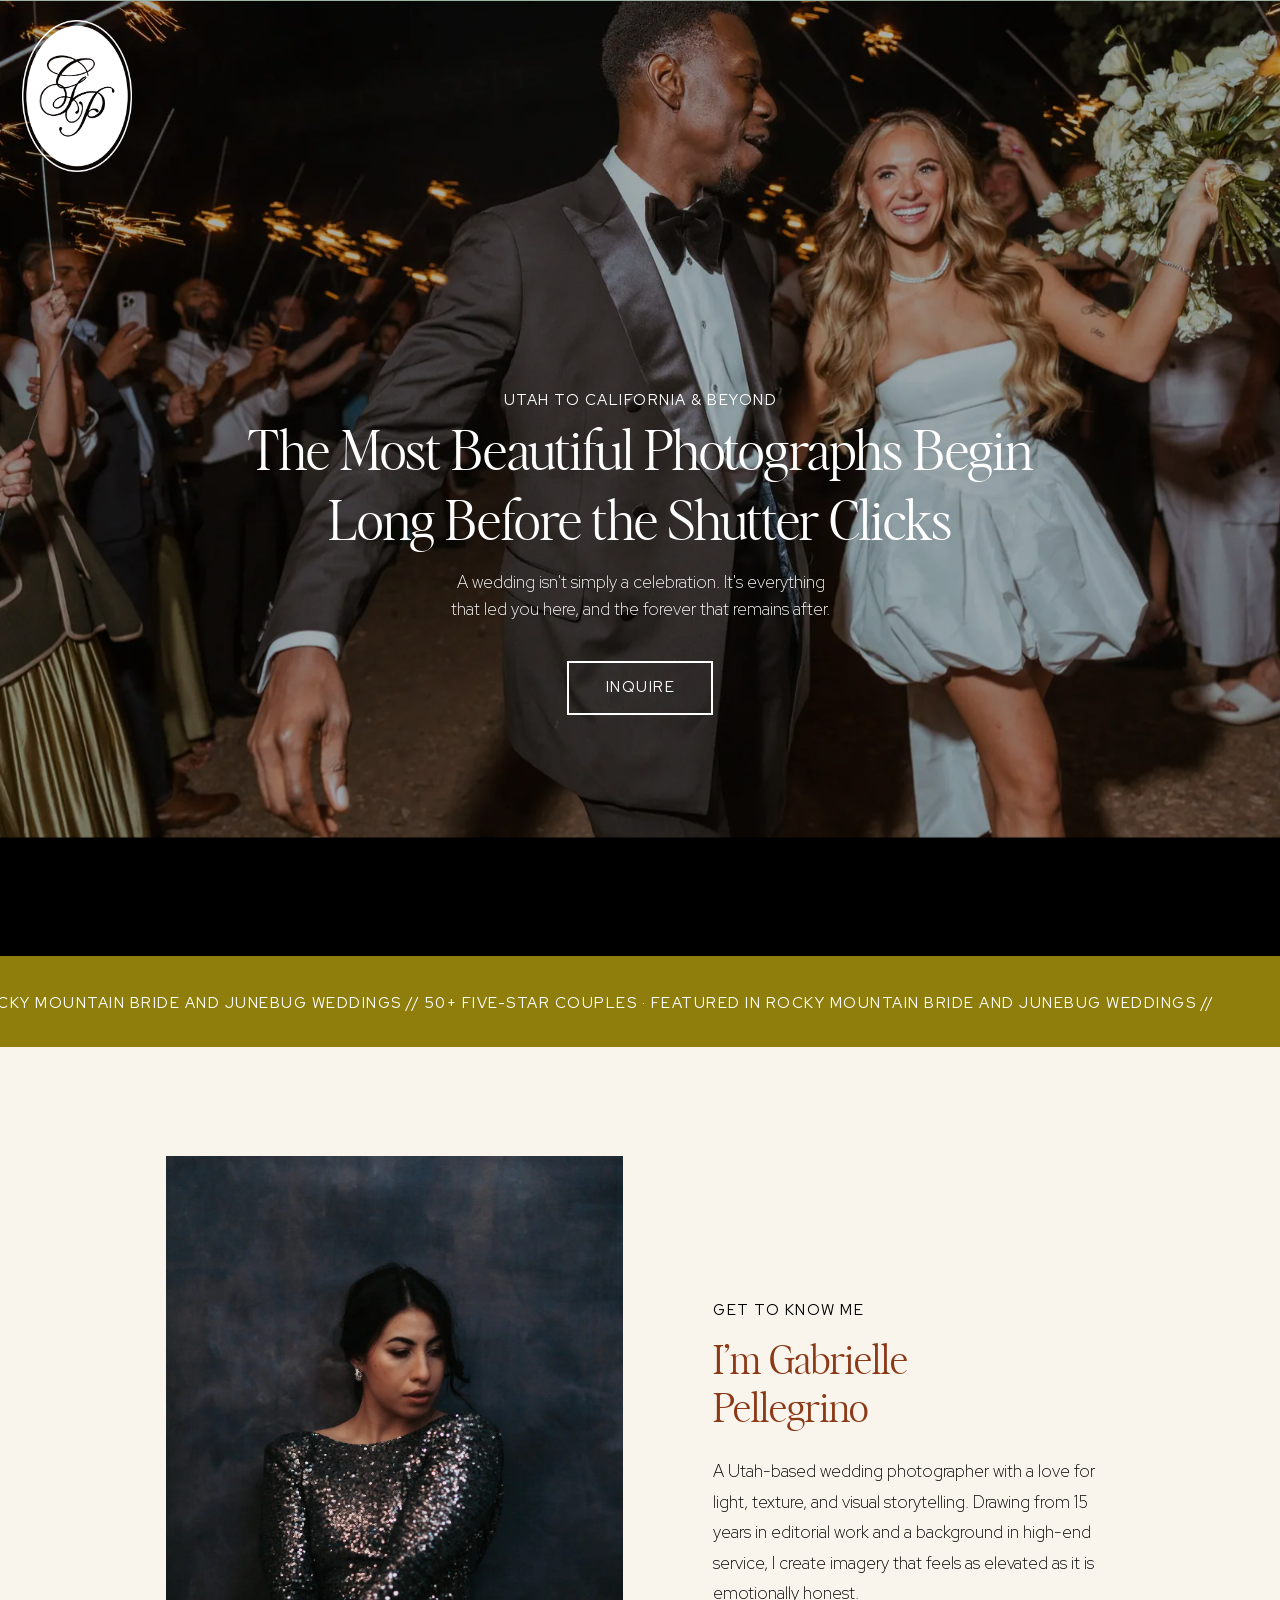
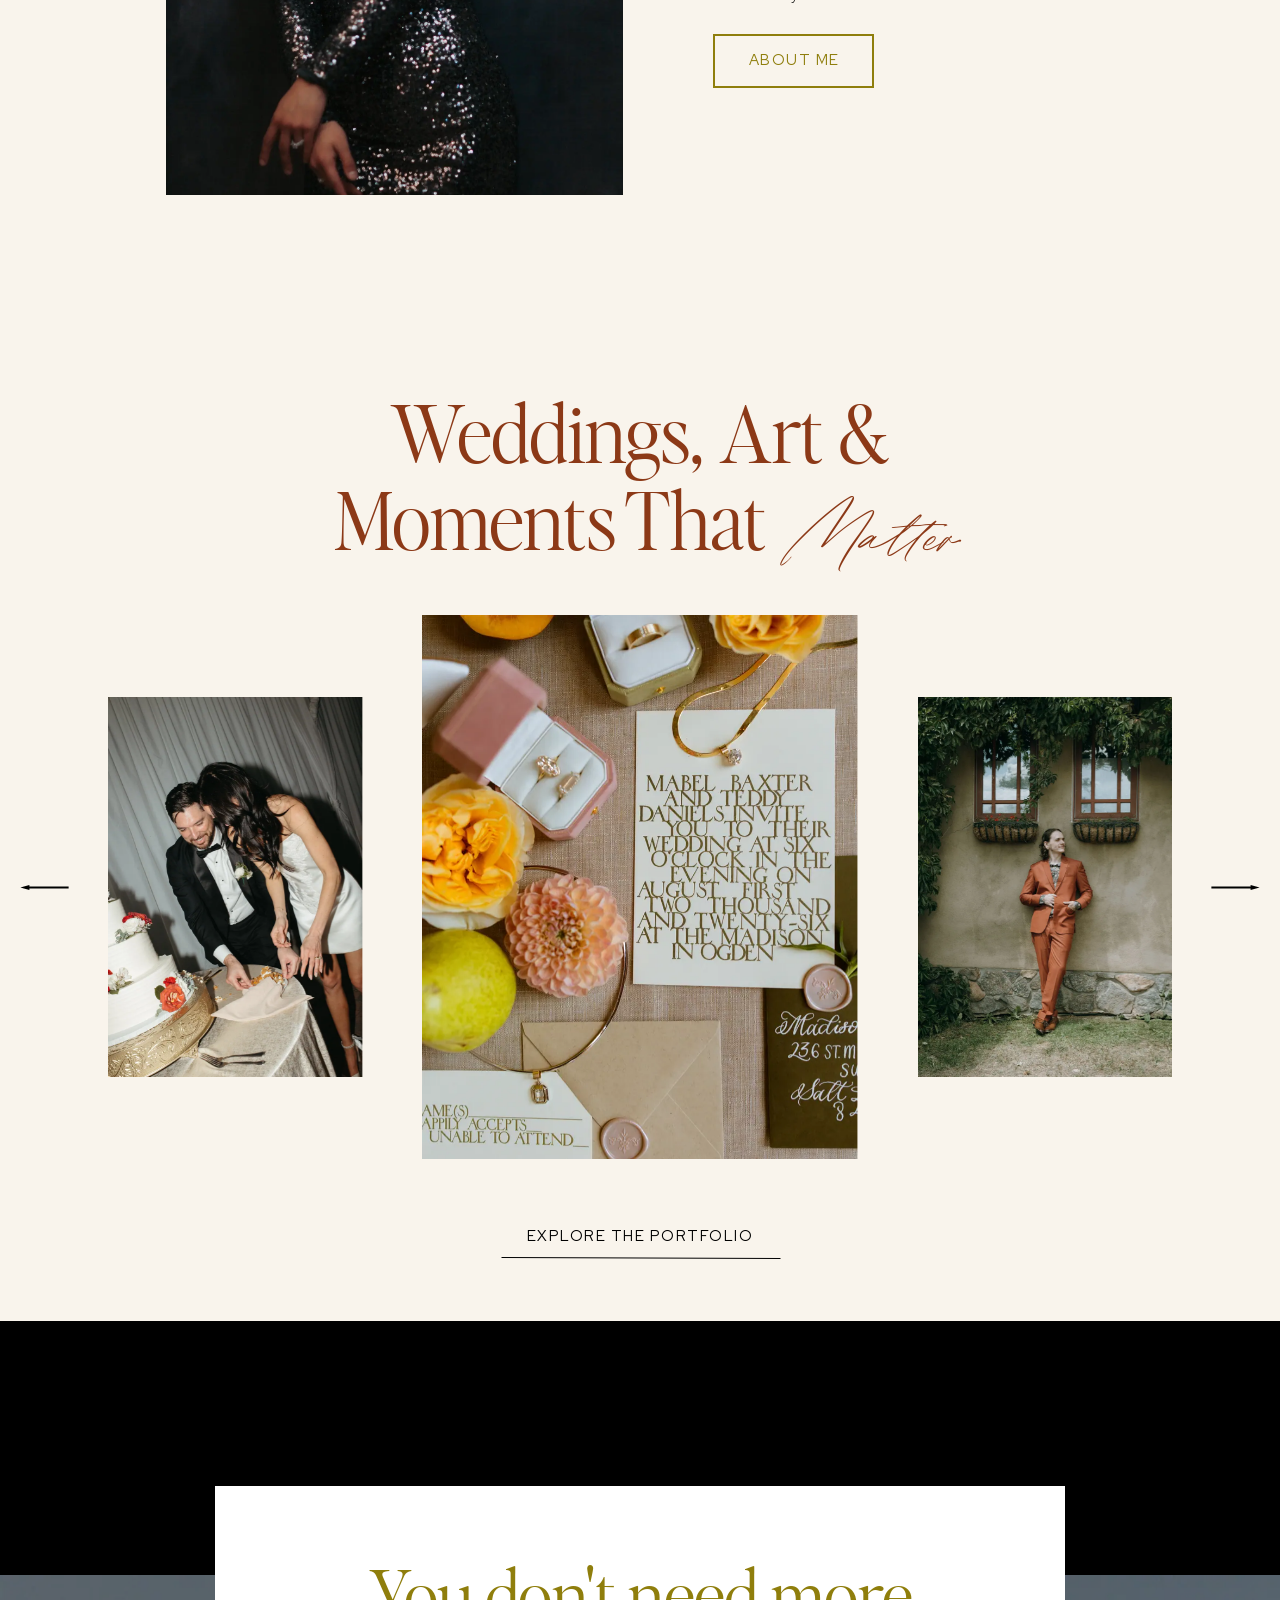
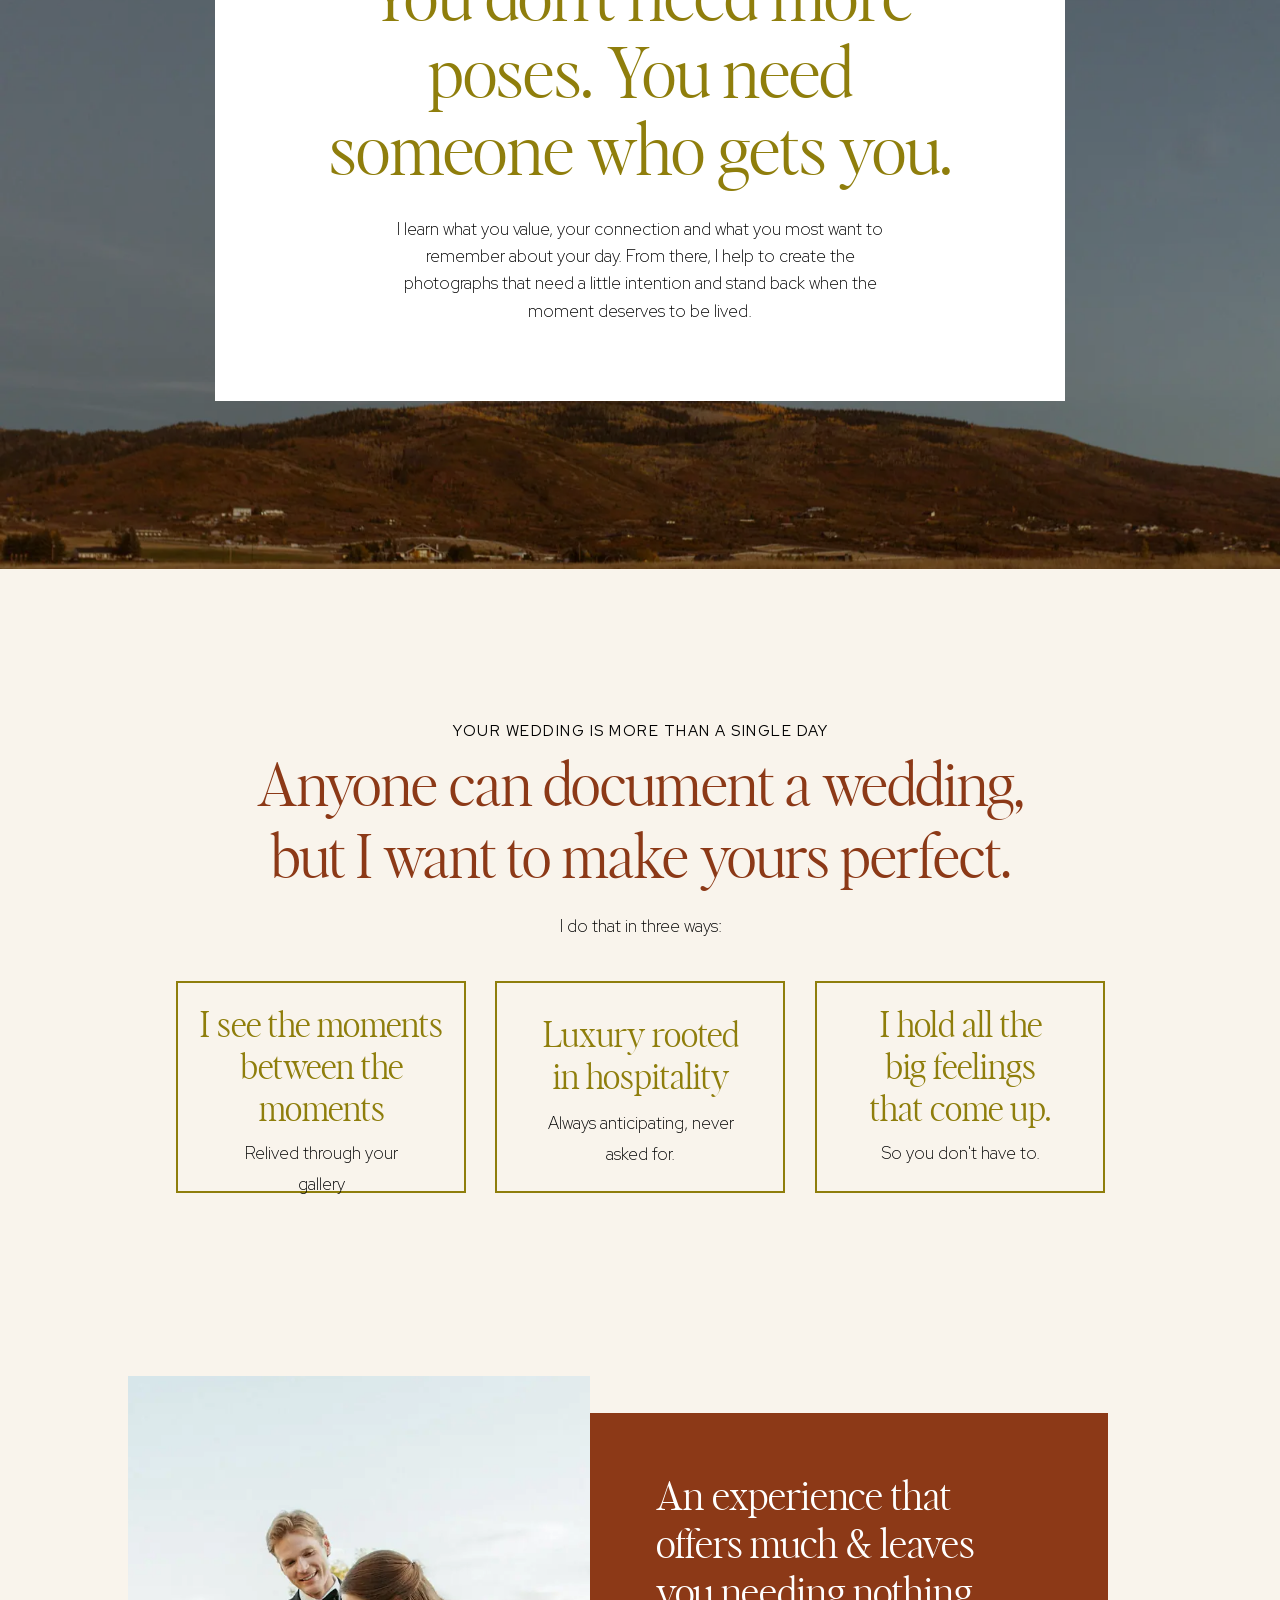
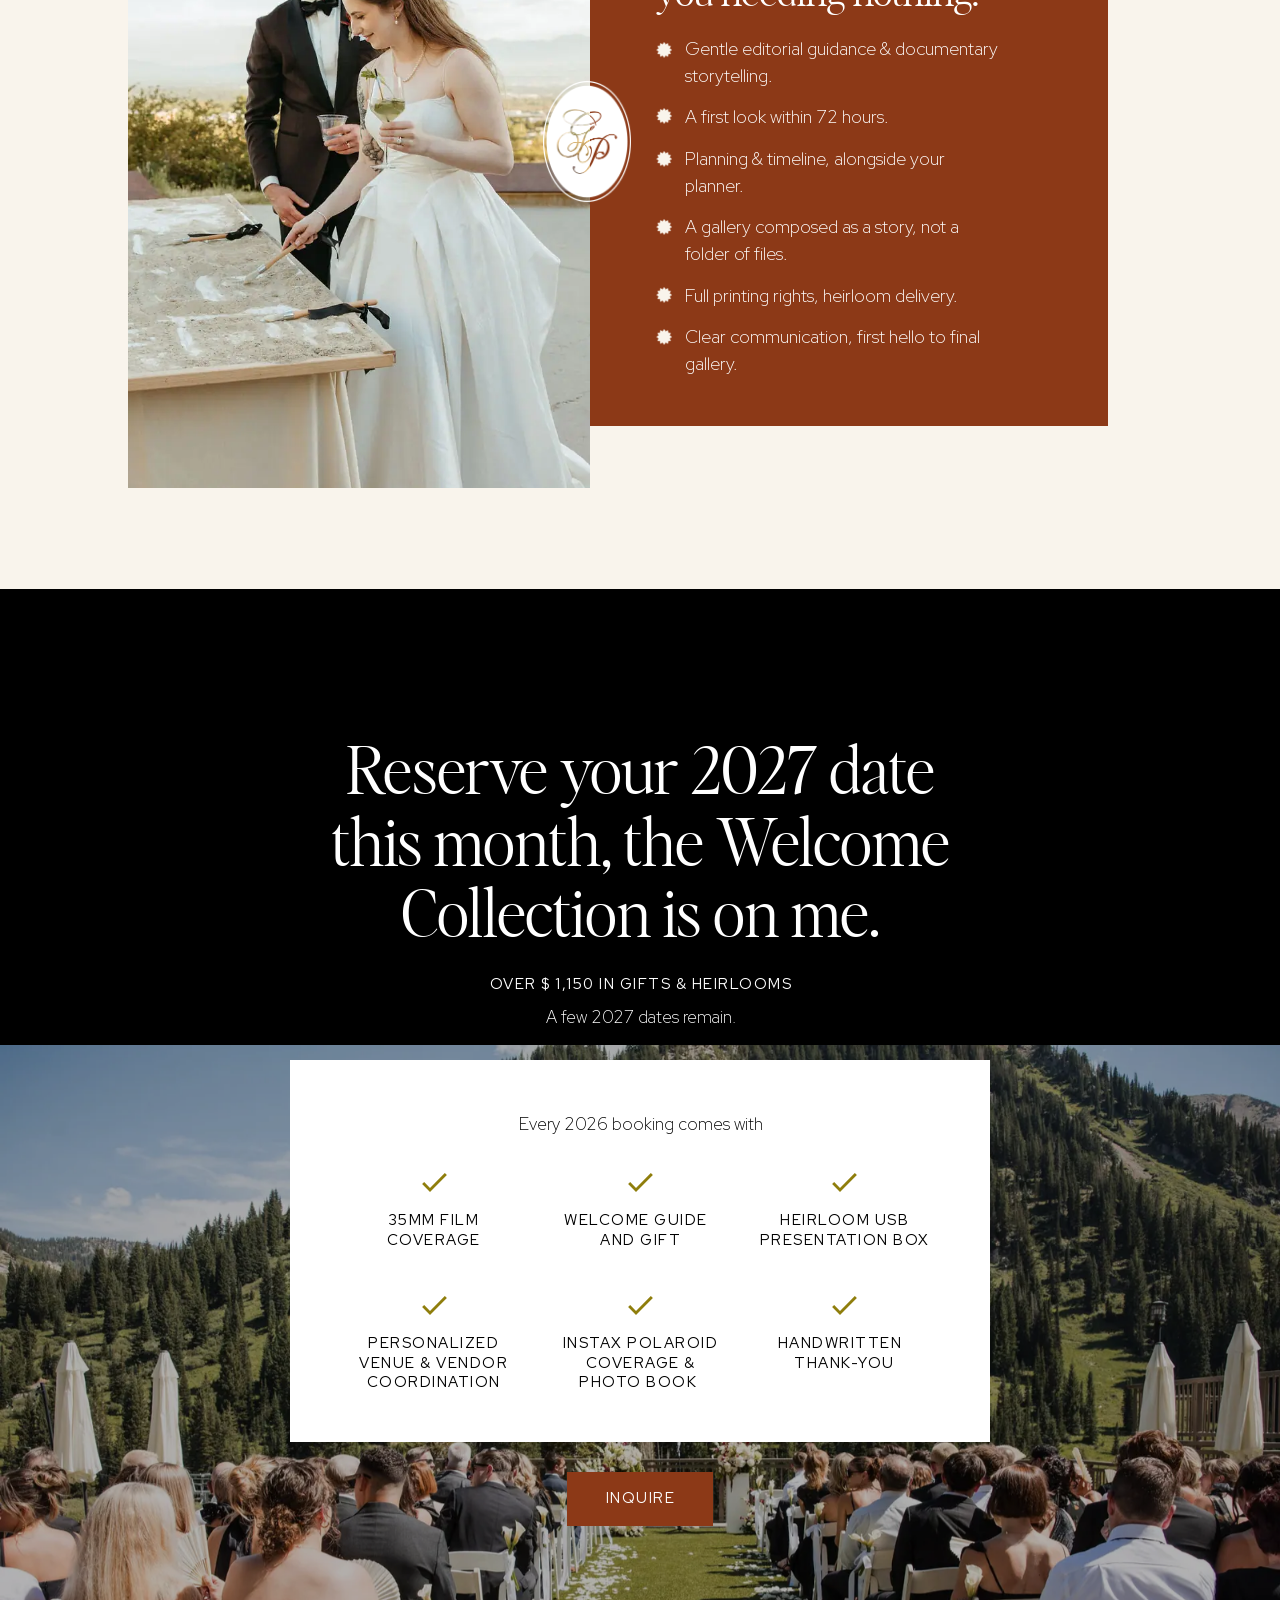
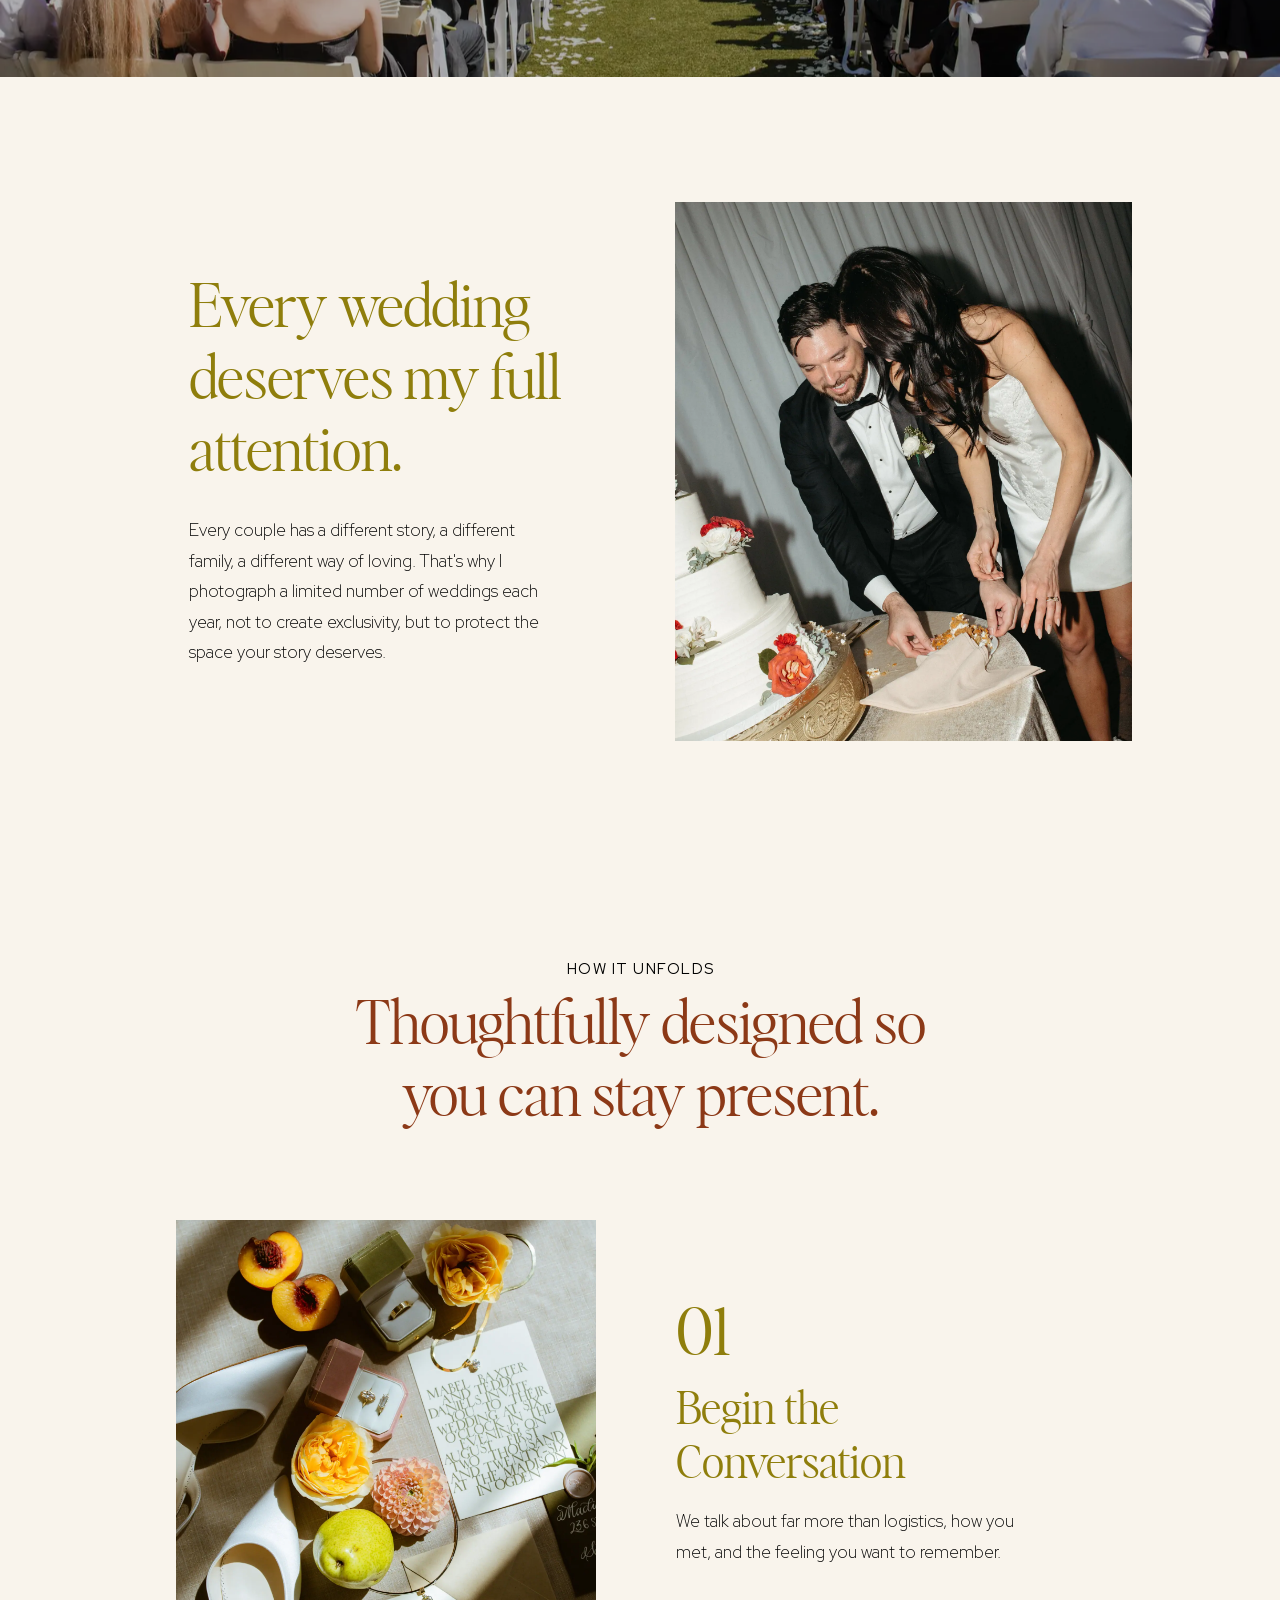
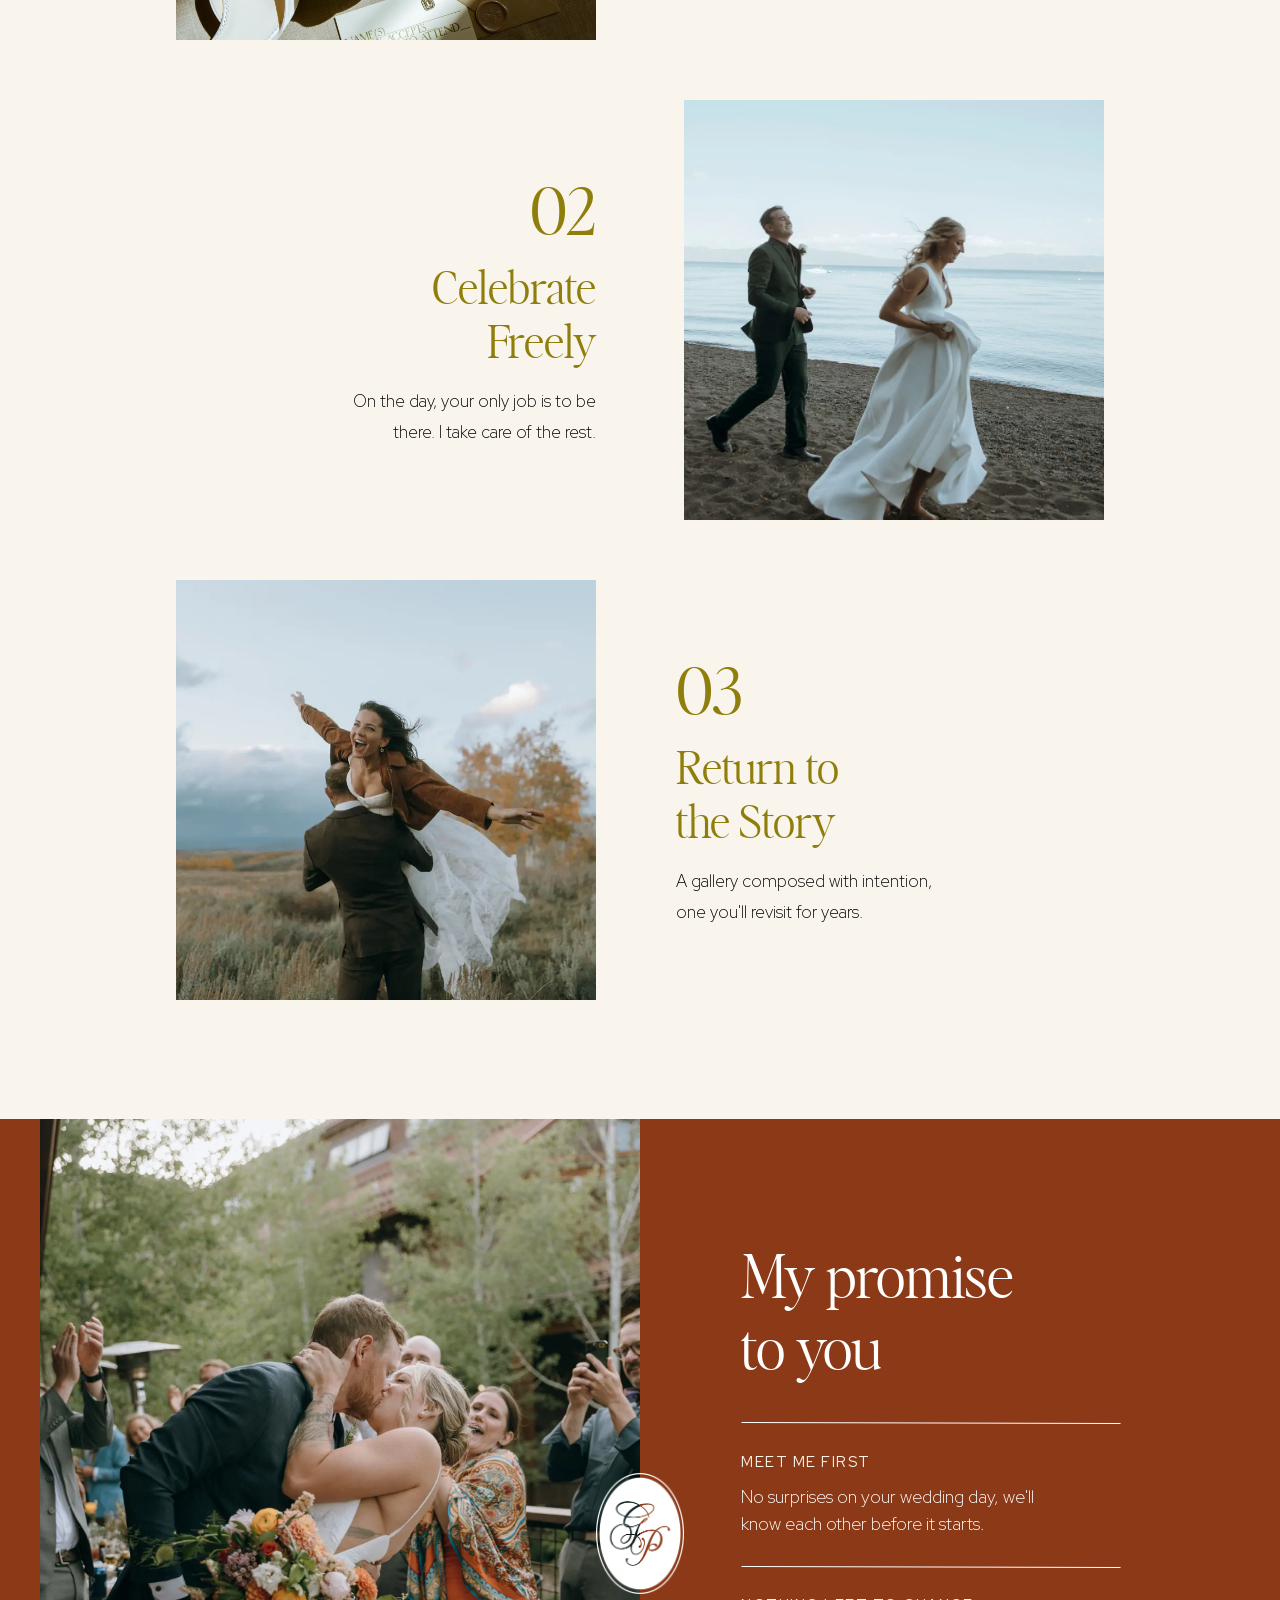
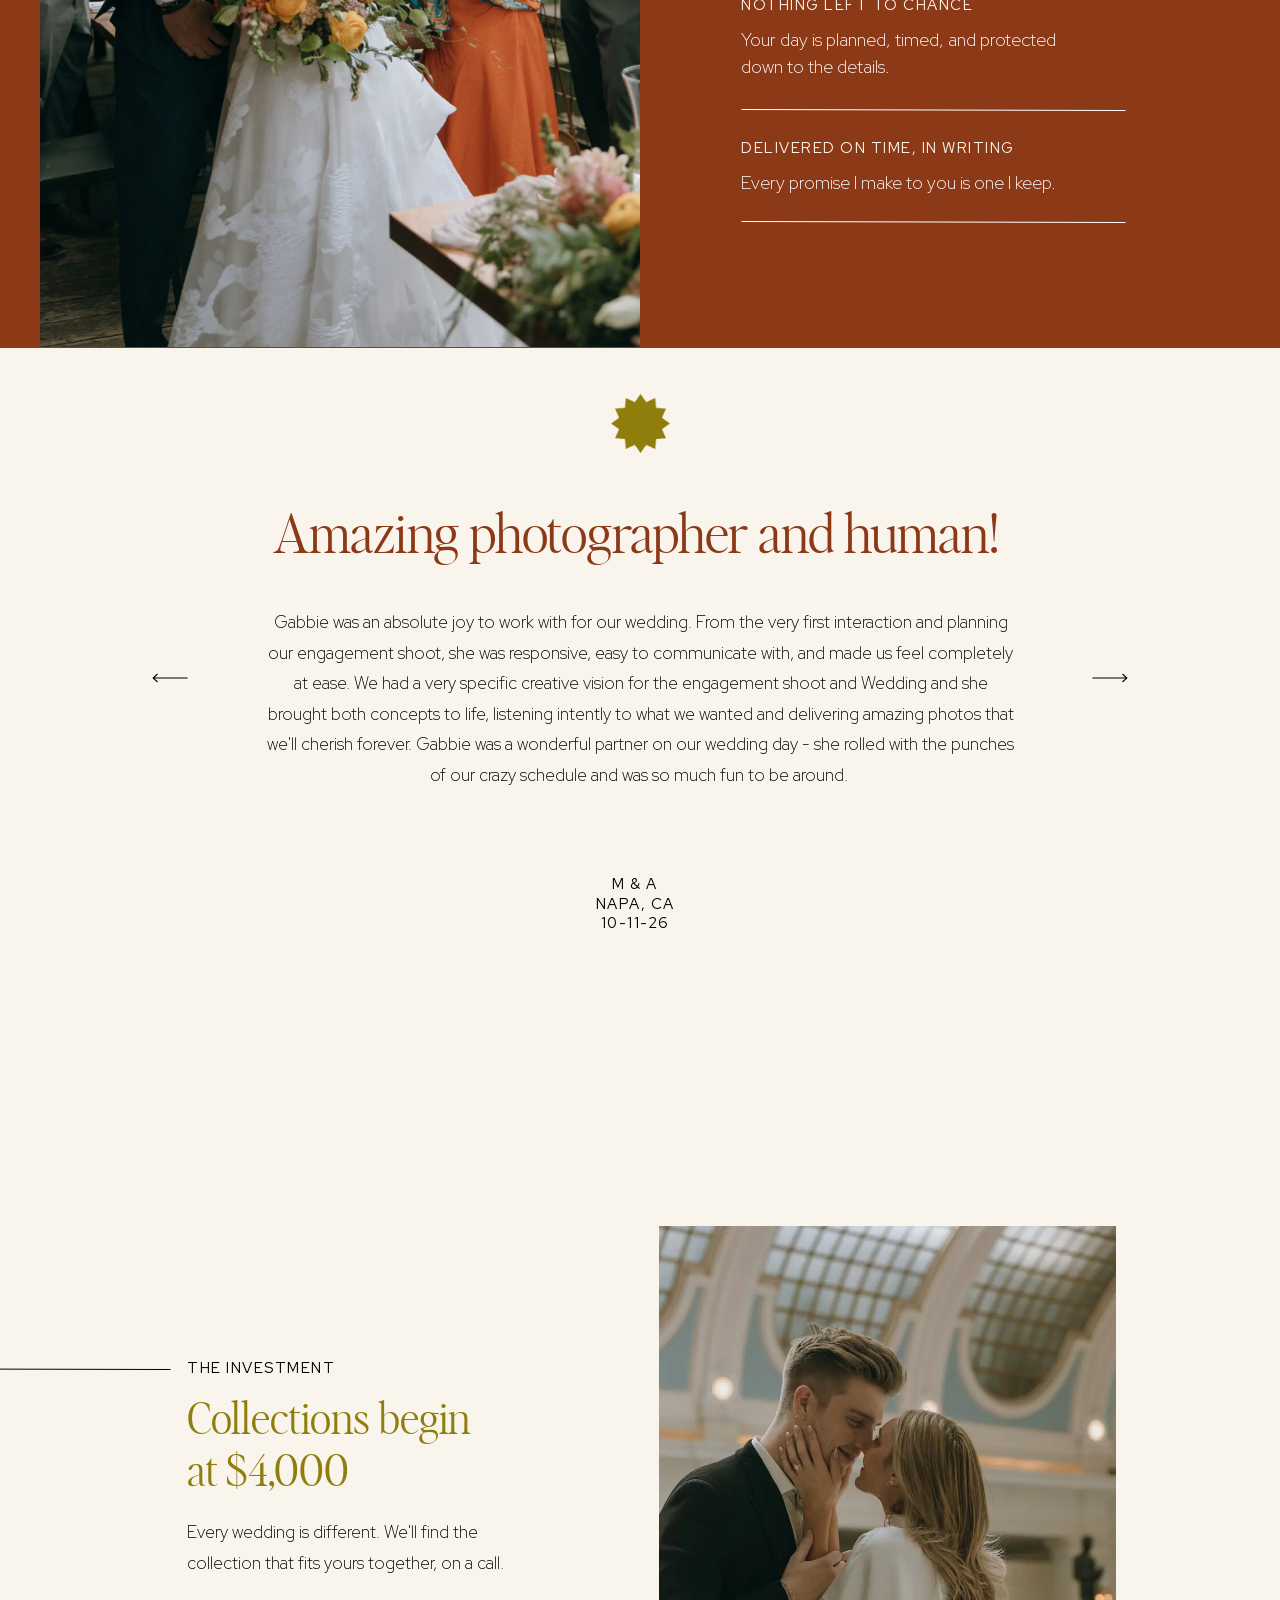
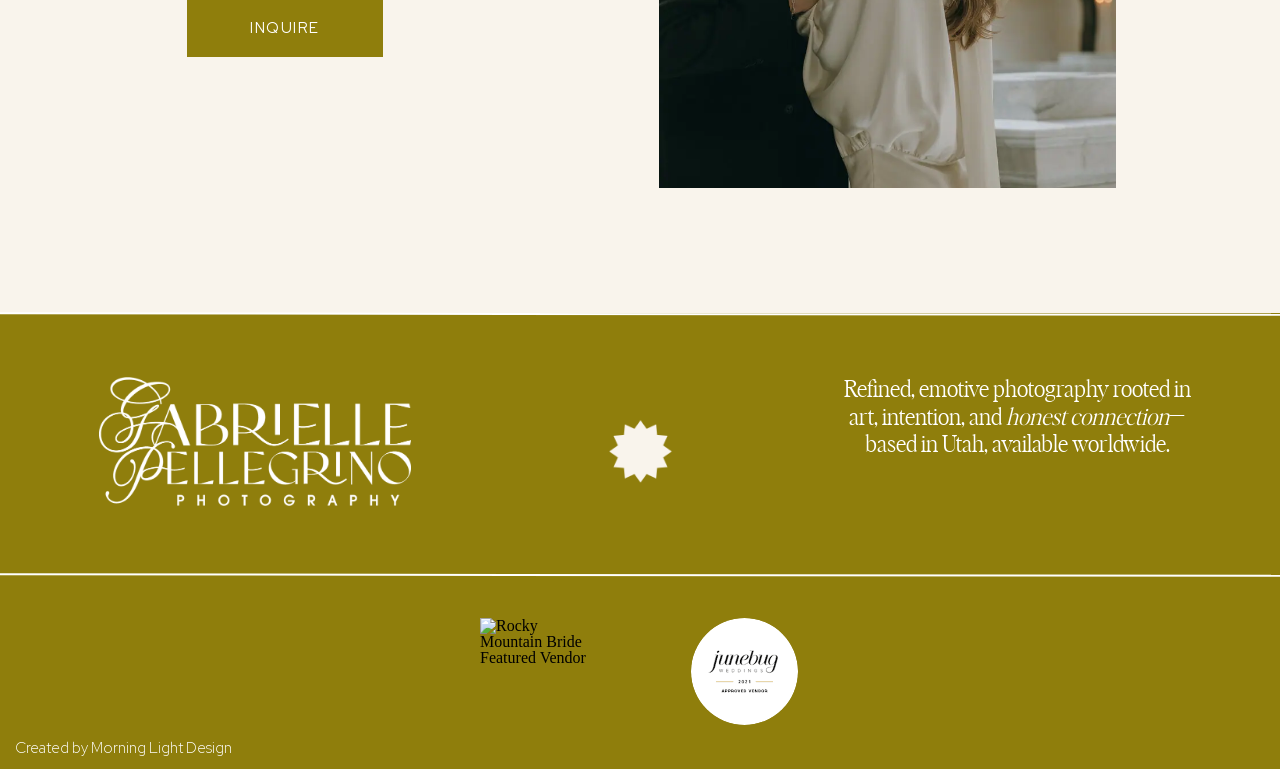
==== commit 00a031d4: "Ads version (no exits) at root; exact copy at /exact.html; group links fixed Co-Authored-By: Claude " ====
--- a/index.html
+++ b/index.html
@@ -1118,18 +1118,42 @@
 .m .sib-testimonials{height:calc(630px * var(--k))}
 .d .sib-cta{height:calc(812px * var(--k))}
 .m .sib-cta{height:calc(668px * var(--k))}
-.d .sib-footer{height:calc(558px * var(--k))}
-.m .sib-footer{height:calc(924px * var(--k))}</style>
+.d .sib-footer{height:calc(456px * var(--k))}
+.m .sib-footer{height:calc(627px * var(--k))}
+.sie-header_1{display:none!important}
+.sie-footer_view-1_1{display:none!important}
+.sie-footer_view-1_2{display:none!important}
+.sie-footer_view-1_3{display:none!important}
+.sie-footer_view-1_4{display:none!important}
+.sie-footer_view-1_5{display:none!important}
+.sie-footer_view-1_6{display:none!important}
+.sie-footer_view-1_13{display:none!important}
+.sie-footer_view-1_10{display:none!important}
+.sib-mobile-nav{display:none!important}
+.m .sie-footer_view-1_9,.m .sie-footer_view-1_11{display:none!important}
+.d .sie-footer_view-1_0{top:422px!important}
+.m .sie-footer_view-1_0{top:591px!important}
+.m .sie-footer_view-1_7{top:328px!important}
+.m .sie-footer_view-1_8{top:476px!important}
+.m .sie-footer_view-1_12{top:273px!important}
+.d .sie-footer_view-1_15{top:305px!important}
+.d .sie-footer_view-1_16{top:305px!important}
+
+.lb{position:fixed;inset:0;z-index:50;background:rgba(0,0,0,.94);display:none;align-items:center;justify-content:center;font-family:"Red Hat Display",sans-serif}
+.lb.on{display:flex}.lb img{max-width:88vw;max-height:84vh;object-fit:contain;user-select:none}
+.lb button{position:absolute;background:none;border:0;color:#fff;cursor:pointer;padding:14px;line-height:1}
+.lb .x{top:10px;right:14px;font-size:38px;font-weight:300}.lb .p,.lb .n{top:50%;transform:translateY(-50%);font-size:34px}
+.lb .p{left:6px}.lb .n{right:6px}.lb .c{position:absolute;bottom:18px;left:0;right:0;text-align:center;color:#fff;font-size:13px;letter-spacing:.1em}</style>
 
 </head>
 <body>
     
     
 
-    <div id="si-sp" class="sp"><div id="mobile-nav" data-bid="mobile-nav" class="sb sib-mobile-nav sb-nm-wH sb-nd-wH sb-lm sb-ld"><div class="ss-s ss-bg"><div class="sb-m"><picture><source media="(max-width:767px)" srcset="assets/i/RSsGu5BxWDqWDsWwaJfJkw-800.webp 800w, assets/i/RSsGu5BxWDqWDsWwaJfJkw-400.webp 400w" sizes="100vw"><img class="bgi" src="assets/i/RSsGu5BxWDqWDsWwaJfJkw-1600.webp" srcset="assets/i/RSsGu5BxWDqWDsWwaJfJkw-1600.webp 1600w, assets/i/RSsGu5BxWDqWDsWwaJfJkw-800.webp 800w" sizes="100vw" alt="" loading="lazy" decoding="async"></picture></div><div class="sc" style="width:1200px"><div data-sid="mobile-nav_0" class="sie-mobile-nav_0 se se-pc"><div class="se-icon"><svg xmlns="http://www.w3.org/2000/svg" viewBox="0 0 512 512"><path d="M405 136.798L375.202 107 256 226.202 136.798 107 107 136.798 226.202 256 107 375.202 136.798 405 256 285.798 375.202 405 405 375.202 285.798 256"/></svg></div></div><a href="https://gabriellepellegrino.com/services" target="_self" class="sie-mobile-nav_1 se" data-sid="mobile-nav_1"><nav class="se-t sie-mobile-nav_1-text st-m-paragraph st-d-paragraph">Services<br></nav></a><a href="https://www.instagram.com/gpellegrino.photo/" target="_blank" class="sie-mobile-nav_2 se" data-sid="mobile-nav_2" aria-label="Gabrielle on Instagram"><div class="se-icon"><svg xmlns="http://www.w3.org/2000/svg" viewBox="0 0 512 512"><path d="M338,54.63H174c-62.72,0-114,51.32-114,114V343.33c0,62.72,51.32,114,114,114H338c62.72,0,114-51.32,114-114V168.67C452,105.94,400.68,54.63,338,54.63Zm83.91,288.71A84.24,84.24,0,0,1,338,427.24H174a84.24,84.24,0,0,1-83.91-83.91V168.67A84.24,84.24,0,0,1,174,84.76H338a84.24,84.24,0,0,1,83.91,83.91Z"/><path d="M255.77,148.18A107.94,107.94,0,1,0,363.71,256.13,107.94,107.94,0,0,0,255.77,148.18Zm-.52,178.71a70.68,70.68,0,1,1,70.68-70.68A70.68,70.68,0,0,1,255.25,326.9Z"/><circle cx="365.44" cy="146.5" r="25.56"/></svg></div></a><a href="https://gabriellepellegrino.com/portfolio" target="_self" class="sie-mobile-nav_3 se" data-sid="mobile-nav_3"><nav class="se-t sie-mobile-nav_3-text st-m-paragraph st-d-paragraph">portfolio<br></nav></a><a href="https://gabriellepellegrino.com/about" target="_self" class="sie-mobile-nav_4 se" data-sid="mobile-nav_4"><nav class="se-t sie-mobile-nav_4-text st-m-paragraph st-d-paragraph">about<br><br></nav></a><a href="https://gabriellepellegrino.com/contact" target="_self" class="sie-mobile-nav_5 se" data-sid="mobile-nav_5"><nav class="se-t sie-mobile-nav_5-text st-m-title st-d-title">Contact</nav></a><a href="https://gabriellepellegrino.com/" target="_self" class="sie-mobile-nav_6 se" data-sid="mobile-nav_6"><nav class="se-t sie-mobile-nav_6-text st-m-paragraph st-d-paragraph">Home<br></nav></a><div class="str-im str-id" data-tran="mobile-nav_7"><div data-sid="mobile-nav_7" class="sie-mobile-nav_7 se"><p class="se-t sie-mobile-nav_7-text st-m-subheading st-d-subheading se-rc">&nbsp; // Park City &amp; SALT LAKE CITY EDITORIAL WEDDING PHOTOGRAPHY //<br></p></div></div><div class="str-im str-id" data-tran="mobile-nav_8"><div data-sid="mobile-nav_8" class="sie-mobile-nav_8 se"><p class="se-t sie-mobile-nav_8-text st-m-subheading st-d-subheading se-rc">// PARK CITY &amp; SALT LAKE CITY PARK CITY &amp; SALT LAKE CITY EDITORIAL WEDDING PHOTOGRAPHY &nbsp;//&nbsp;</p></div></div><a href="https://gabriellepellegrino.com/blog" target="_self" class="sie-mobile-nav_9 se" data-sid="mobile-nav_9"><nav class="se-t sie-mobile-nav_9-text st-m-title st-d-title">Blog</nav></a><a href="https://gabriellepellegrino.com/venues" target="_self" class="sie-mobile-nav_10 se" data-sid="mobile-nav_10"><nav class="se-t sie-mobile-nav_10-text st-m-paragraph st-d-paragraph">Venues<br></nav></a></div></div></div><div id="header" data-bid="header" class="sb sib-header sb-ps"><div class="ss-s ss-bg"><div class="sc" style="width:1200px"><a href="https://gabriellepellegrino.com/" target="_self" class="sie-header_0 se" data-sid="header_0" aria-label="Gabrielle Pellegrino Photography home"><div style="width:100%;height:100%" data-img="header_0" class="se-img se-gr slzy"><span role="img" aria-label="Utah Wedding Photographer"></span></div><noscript><img src="//static.showit.co/200/vlVHpZ6qh-Bn4VFz_IeLcA/308146/gabrielle-pellegrino--submark-1-white-rgb-900px-w-72ppi.png" class="se-img" alt="Utah Wedding Photographer" title="gabrielle-pellegrino--submark-1-white-rgb-900px-w-72ppi"/></noscript></a><a href="#/" target="_self" class="sie-header_1 se se-pc se-sl" data-sid="header_1" data-scrollto="#null" aria-label="Open menu"><div class="se-icon"><svg xmlns="http://www.w3.org/2000/svg" viewBox="0 0 512 512"><path d="M80 304h352v16H80zM80 248h352v16H80zM80 192h352v16H80z"/></svg></div></a></div></div></div><div id="hero" data-bid="hero" class="sb sib-hero"><div class="ss-s ss-bg"><div class="sb-m ssp-d ssp-m"><picture><source media="(max-width:767px)" srcset="assets/i/BNsaUvwsZakF_SGsjJeU9Q-800.webp 800w, assets/i/BNsaUvwsZakF_SGsjJeU9Q-400.webp 400w" sizes="100vw"><img class="bgi" src="assets/i/wPrCTloMI8xE-EUp9S5bJQ-1600.webp" srcset="assets/i/wPrCTloMI8xE-EUp9S5bJQ-1600.webp 1600w, assets/i/wPrCTloMI8xE-EUp9S5bJQ-800.webp 800w" sizes="100vw" alt="" fetchpriority="high" decoding="async"></picture></div><div class="sc" style="width:1200px"><div data-sid="hero_0" class="sie-hero_0 se"><p class="se-t sie-hero_0-text st-m-paragraph st-d-paragraph se-rc">A wedding isn't simply a celebration. It's everything that led you here, and the forever that remains after.<br></p></div><div data-sid="hero_1" class="sie-hero_1 se"><h1 class="se-t sie-hero_1-text st-m-title st-d-title se-rc">The Most Beautiful Photographs Begin<br>Long Before the Shutter Clicks<br></h1></div><div data-sid="hero_2" class="sie-hero_2 se"><h2 class="se-t sie-hero_2-text st-m-subheading st-d-subheading se-rc">Utah to California &amp; Beyond<br></h2></div><div data-sid="hero_3" data-sg-link="{&quot;type&quot;:&quot;page&quot;,&quot;target&quot;:&quot;/contact&quot;}" class="sie-hero_3 si-group sg-link-action 0USr3wDgu trigger-child-hovers"><div data-sid="hero_0USr3wDgu_0" class="sie-hero_0USr3wDgu_0 se" data-pid="0USr3wDgu"><div class="se-simple"></div></div><div data-sid="hero_0USr3wDgu_1" class="sie-hero_0USr3wDgu_1 se" data-pid="0USr3wDgu"><p class="se-t sie-hero_0USr3wDgu_1-text st-m-subheading st-d-subheading se-rc">INQUIRE<br bis_size="{&quot;x&quot;:152,&quot;y&quot;:29,&quot;w&quot;:0,&quot;h&quot;:17,&quot;abs_x&quot;:582,&quot;abs_y&quot;:596}"></p></div></div></div></div></div><div id="ticker" data-bid="ticker" class="sb sib-ticker"><div class="ss-s ss-bg"><div class="sc" style="width:1200px"><div class="str-im str-id" data-tran="ticker_0"><div data-sid="ticker_0" class="sie-ticker_0 se"><h2 class="se-t sie-ticker_0-text st-m-subheading st-d-subheading se-rc">50+ FIVE-STAR COUPLES · featured in Rocky Mountain Bride and Junebug Weddings // 50+ FIVE-STAR COUPLES · featured in Rocky Mountain Bride and Junebug Weddings // 50+ FIVE-STAR COUPLES · featured in Rocky Mountain Bride and Junebug Weddings 50+ FIVE-STAR COUPLES · featured in Rocky Mountain Bride and Junebug Weddings // 50+ FIVE-STAR COUPLES · featured in Rocky Mountain Bride and Junebug Weddings //</h2></div></div></div></div></div><div id="about" data-bid="about" class="lz sb sib-about"><div class="ss-s ss-bg"><div class="sc" style="width:1200px"><div data-sid="about_0" class="sie-about_0 si-group o6kjUQqYo trigger-child-hovers"><div data-sid="about_o6kjUQqYo_0" class="sie-about_o6kjUQqYo_0 se" data-pid="o6kjUQqYo"><p class="se-t sie-about_o6kjUQqYo_0-text st-m-heading st-d-heading se-rc">I’m Gabrielle<br>Pellegrino<br></p></div><div data-sid="about_o6kjUQqYo_1" class="sie-about_o6kjUQqYo_1 se" data-pid="o6kjUQqYo"><p class="se-t sie-about_o6kjUQqYo_1-text st-m-paragraph st-d-paragraph se-rc">A Utah-based wedding photographer with a love for light, texture, and visual storytelling. Drawing from 15 years in editorial work and a background in high-end service, I create imagery that feels as elevated as it is emotionally honest.<br></p></div><div data-sid="about_o6kjUQqYo_2" class="sie-about_o6kjUQqYo_2 se" data-pid="o6kjUQqYo"><h3 class="se-t sie-about_o6kjUQqYo_2-text st-m-subheading st-d-subheading se-rc">get to know me</h3></div></div><div data-sid="about_1" class="sie-about_1 se"><div style="width:100%;height:100%" data-img="about_1" class="se-img se-gr slzy"><span role="img" aria-label="Utah&#x27;s Best Wedding Photographer Gabrielle Pellegrino "></span></div><noscript><img src="//static.showit.co/800/DaP_3YxHRrfLmRHSeR5MKg/shared/img_1638.jpg" class="se-img" alt="Utah&#x27;s Best Wedding Photographer Gabrielle Pellegrino " title="IMG_1638"/></noscript></div><div data-sid="about_2" data-sg-link="{&quot;type&quot;:&quot;page&quot;,&quot;target&quot;:&quot;/about&quot;}" class="sie-about_2 si-group sg-link-action eLBi6awod trigger-child-hovers"><div data-sid="about_eLBi6awod_0" class="sie-about_eLBi6awod_0 se" data-pid="eLBi6awod"><div class="se-simple"></div></div><div data-sid="about_eLBi6awod_1" class="sie-about_eLBi6awod_1 se" data-pid="eLBi6awod"><p class="se-t sie-about_eLBi6awod_1-text st-m-subheading st-d-subheading se-rc">ABOUT ME<br bis_size="{&quot;x&quot;:152,&quot;y&quot;:29,&quot;w&quot;:0,&quot;h&quot;:17,&quot;abs_x&quot;:582,&quot;abs_y&quot;:596}"></p></div></div></div></div></div><div id="images" data-bid="images" class="lz sb sib-images sb-ps"><div class="ss-s ss-bg"><div class="sb-m"></div><div class="sc" style="width:1200px"><div data-sid="images_0" class="sie-images_0 se"><h2 class="se-t sie-images_0-text st-m-title st-d-title se-rc">Weddings, Art &amp; Moments That&nbsp; &nbsp; &nbsp; &nbsp; &nbsp; &nbsp;&nbsp;</h2></div><a href="https://gabriellepellegrino.com/portfolio" target="_self" class="sie-images_1 se" data-sid="images_1"><p class="se-t sie-images_1-text st-m-subheading st-d-subheading">Explore the portfolio</p></a><a href="https://gabriellepellegrino.com/portfolio" target="_self" class="sie-images_2 se" data-sid="images_2" aria-label="Explore the portfolio"><svg class="se-line"><line  data-d-strokelinecap="butt" data-d-linestyle="solid" data-d-thickness="1" data-d-rotatedwidth="279" data-d-rotatedheight="0" data-d-widthoffset="0" data-d-heightoffset="0" data-d-isround="false" data-d-rotation="0" data-d-roundedsolid="false" data-d-dotted="false" data-d-length="279" data-d-mirrorline="false" data-d-dashwidth="21" data-d-spacing="15" data-d-dasharrayvalue="none" data-m-strokelinecap="butt" data-m-linestyle="solid" data-m-thickness="1" data-m-rotatedwidth="224" data-m-rotatedheight="0" data-m-widthoffset="0" data-m-heightoffset="0" data-m-isround="false" data-m-rotation="0" data-m-roundedsolid="false" data-m-dotted="false" data-m-length="224" data-m-mirrorline="false" data-m-dashwidth="21" data-m-spacing="15" data-m-dasharrayvalue="none" x1="0" y1="0" x2="100%" y2="100%" /></svg></a><div data-sid="images_3" class="sie-images_3 se se-pc"><div class="se-icon"><svg xmlns="http://www.w3.org/2000/svg" viewBox="0 0 512 512"><polygon points="452 256 378.82 236.39 378.82 248.5 60 248.5 60 263.5 378.82 263.5 378.82 275.61 452 256"/></svg></div></div><div data-sid="images_4" class="sie-images_4 se se-pc"><div class="se-icon"><svg xmlns="http://www.w3.org/2000/svg" viewBox="0 0 512 512"><polygon points="452 256 378.82 236.39 378.82 248.5 60 248.5 60 263.5 378.82 263.5 378.82 275.61 452 256"/></svg></div></div><div data-sid="images_5" class="sie-images_5 se"><div class="fs" aria-roledescription="carousel"><img class="fs-cell" data-ar="0.79976" data-srcset="assets/i/-CT9sVbYCbx3vEFs8iQVxw-400.webp 400w, assets/i/-CT9sVbYCbx3vEFs8iQVxw-800.webp 800w" sizes="(max-width:767px) 200px, 560px" alt="Wedding invitation suite and floral flat lay details" decoding="async"><img class="fs-cell" data-ar="0.66667" data-srcset="assets/i/2MxPx6Pp2FJZzB9zeGl9qw-400.webp 400w, assets/i/2MxPx6Pp2FJZzB9zeGl9qw-800.webp 800w" sizes="(max-width:767px) 200px, 560px" alt="Groom in a rust-colored suit at an editorial Utah wedding" decoding="async"><img class="fs-cell" data-ar="0.66667" data-srcset="assets/i/qhYN2Jn1Ki36oP7IJgiUbA-400.webp 400w, assets/i/qhYN2Jn1Ki36oP7IJgiUbA-800.webp 800w" sizes="(max-width:767px) 200px, 560px" alt="Couple embracing in a candlelit ballroom at their wedding" decoding="async"><img class="fs-cell" data-ar="0.66667" data-srcset="assets/i/ktd2OPJ3rja4EL_zDUm6Xw-400.webp 400w, assets/i/ktd2OPJ3rja4EL_zDUm6Xw-800.webp 800w" sizes="(max-width:767px) 200px, 560px" alt="Wedding party celebrating outdoors at a Utah wedding" decoding="async"><img class="fs-cell" data-ar="1.5" data-srcset="assets/i/iVJLS4xnDAsGcO9yUb9urQ-400.webp 400w, assets/i/iVJLS4xnDAsGcO9yUb9urQ-800.webp 800w" sizes="(max-width:767px) 200px, 560px" alt="" decoding="async"><img class="fs-cell" data-ar="0.66667" data-srcset="assets/i/Z7ADpBk23CVUjiz43BlWpQ-400.webp 400w, assets/i/Z7ADpBk23CVUjiz43BlWpQ-800.webp 800w" sizes="(max-width:767px) 200px, 560px" alt="Outdoor wedding ceremony greenery and floral details" decoding="async"><img class="fs-cell" data-ar="0.66667" data-srcset="assets/i/rOoQGMlcE0WOMxLRvsKxUA-400.webp 400w, assets/i/rOoQGMlcE0WOMxLRvsKxUA-800.webp 800w" sizes="(max-width:767px) 200px, 560px" alt="Bride and groom sharing a kiss at golden hour" decoding="async"><img class="fs-cell" data-ar="1.5" data-srcset="assets/i/pvSqqFq7MgrBbAIQoG0luQ-400.webp 400w, assets/i/pvSqqFq7MgrBbAIQoG0luQ-800.webp 800w" sizes="(max-width:767px) 200px, 560px" alt="Couple holding hands, close-up wedding detail" decoding="async"><img class="fs-cell" data-ar="1.5" data-srcset="assets/i/oCs0TcVG1eBLi2HaepfzAQ-400.webp 400w, assets/i/oCs0TcVG1eBLi2HaepfzAQ-800.webp 800w" sizes="(max-width:767px) 200px, 560px" alt="Intimate hand-in-hand moment between bride and groom" decoding="async"><img class="fs-cell" data-ar="1.5" data-srcset="assets/i/j-eknyTn9h7qm05y6e1Mkg-400.webp 400w, assets/i/j-eknyTn9h7qm05y6e1Mkg-800.webp 800w" sizes="(max-width:767px) 200px, 560px" alt="Couple at a stone chapel, mountain elopement" decoding="async"><img class="fs-cell" data-ar="0.66667" data-srcset="assets/i/te5gxzYSvYNXw_xDOJtrdg-400.webp 400w, assets/i/te5gxzYSvYNXw_xDOJtrdg-800.webp 800w" sizes="(max-width:767px) 200px, 560px" alt="Couple celebrating in an open mountain field" decoding="async"><img class="fs-cell" data-ar="0.66667" data-srcset="assets/i/DLAnAl2TqWH_MxGgg1xGzA-400.webp 400w, assets/i/DLAnAl2TqWH_MxGgg1xGzA-800.webp 800w" sizes="(max-width:767px) 200px, 560px" alt="Editorial wedding detail at a Utah venue" decoding="async"><img class="fs-cell" data-ar="1.5" data-srcset="assets/i/2jbtPI8I2X99DRBoJd4CyA-400.webp 400w, assets/i/2jbtPI8I2X99DRBoJd4CyA-800.webp 800w" sizes="(max-width:767px) 200px, 560px" alt="Bride with veil at an outdoor wedding" decoding="async"><img class="fs-cell" data-ar="1.5" data-srcset="assets/i/KKyTmo1PpBlCdh8vb6bkJg-400.webp 400w, assets/i/KKyTmo1PpBlCdh8vb6bkJg-800.webp 800w" sizes="(max-width:767px) 200px, 560px" alt="Couple portrait in an open mountain landscape" decoding="async"><img class="fs-cell" data-ar="0.66659" data-srcset="assets/i/t4csjnz5raLXIXqHDghwSA-400.webp 400w, assets/i/t4csjnz5raLXIXqHDghwSA-800.webp 800w" sizes="(max-width:767px) 200px, 560px" alt="Candid couple moment in a colorful local shop" decoding="async"><img class="fs-cell" data-ar="0.66672" data-srcset="assets/i/dTNm0BYJZumECUmcO0hdrA-400.webp 400w, assets/i/dTNm0BYJZumECUmcO0hdrA-800.webp 800w" sizes="(max-width:767px) 200px, 560px" alt="Wedding reception dinner with guests, warm candlelight" decoding="async"><img class="fs-cell" data-ar="0.66667" data-srcset="assets/i/ZSLZK1xy_EssyrMT8lpBag-400.webp 400w, assets/i/ZSLZK1xy_EssyrMT8lpBag-800.webp 800w" sizes="(max-width:767px) 200px, 560px" alt="Bride and groom walking together, documentary moment" decoding="async"><img class="fs-cell" data-ar="0.66667" data-srcset="assets/i/b6cCJgfvas0fCOxoqX9bMQ-400.webp 400w, assets/i/b6cCJgfvas0fCOxoqX9bMQ-800.webp 800w" sizes="(max-width:767px) 200px, 560px" alt="Couple relaxing outdoors in a natural landscape" decoding="async"><img class="fs-cell" data-ar="0.6666" data-srcset="assets/i/acLLcfTgbZH12n4-elziBA-400.webp 400w, assets/i/acLLcfTgbZH12n4-elziBA-800.webp 800w" sizes="(max-width:767px) 200px, 560px" alt="Groom portrait surrounded by greenery" decoding="async"><img class="fs-cell" data-ar="0.66667" data-srcset="assets/i/iUCfuCNUaaWMGKcWtjMjTw-400.webp 400w, assets/i/iUCfuCNUaaWMGKcWtjMjTw-800.webp 800w" sizes="(max-width:767px) 200px, 560px" alt="Couple in a lush garden setting at their wedding" decoding="async"><img class="fs-cell" data-ar="0.66667" data-srcset="assets/i/f_xWW3fEe89vB2cI7f_N8g-400.webp 400w, assets/i/f_xWW3fEe89vB2cI7f_N8g-800.webp 800w" sizes="(max-width:767px) 200px, 560px" alt="Wedding reception table setting and floral centerpiece" decoding="async"><img class="fs-cell" data-ar="1.5" data-srcset="assets/i/abLtwZaLncrERHyvhHhCqg-400.webp 400w, assets/i/abLtwZaLncrERHyvhHhCqg-800.webp 800w" sizes="(max-width:767px) 200px, 560px" alt="Groom getting ready before the wedding" decoding="async"><img class="fs-cell" data-ar="0.66674" data-srcset="assets/i/9m0C6I_9Bj9iZ9hHGE9eNQ-400.webp 400w, assets/i/9m0C6I_9Bj9iZ9hHGE9eNQ-800.webp 800w" sizes="(max-width:767px) 200px, 560px" alt="Couple at a white-columned wedding venue" decoding="async"><img class="fs-cell" data-ar="1.5" data-srcset="assets/i/oJPZLbAyHANPCeDcjPTxvQ-400.webp 400w, assets/i/oJPZLbAyHANPCeDcjPTxvQ-800.webp 800w" sizes="(max-width:767px) 200px, 560px" alt="Coastal elopement view through a window" decoding="async"><img class="fs-cell" data-ar="0.66667" data-srcset="assets/i/MrzyykIP0kjOd7O9MrBXHQ-400.webp 400w, assets/i/MrzyykIP0kjOd7O9MrBXHQ-800.webp 800w" sizes="(max-width:767px) 200px, 560px" alt="Wedding detail flat lay with fruit and florals" decoding="async"><img class="fs-cell" data-ar="0.66667" data-srcset="assets/i/8OFIxCgMNPEjM7pwVEzGZw-400.webp 400w, assets/i/8OFIxCgMNPEjM7pwVEzGZw-800.webp 800w" sizes="(max-width:767px) 200px, 560px" alt="Wedding guests in colorful attire celebrating" decoding="async"><img class="fs-cell" data-ar="1.49927" data-srcset="assets/i/MJ8Ijb9AsSzOLLRPX_6gqg-400.webp 400w, assets/i/MJ8Ijb9AsSzOLLRPX_6gqg-800.webp 800w" sizes="(max-width:767px) 200px, 560px" alt="Bride standing on a dock over the water" decoding="async"><img class="fs-cell" data-ar="0.66667" data-srcset="assets/i/NuRjdi-0EXIKlb38NFZRNA-400.webp 400w, assets/i/NuRjdi-0EXIKlb38NFZRNA-800.webp 800w" sizes="(max-width:767px) 200px, 560px" alt="Bride surrounded by garden greenery" decoding="async"><img class="fs-cell" data-ar="1.5" data-srcset="assets/i/QRtHZK9BrqUb9kEySn9h_w-400.webp 400w, assets/i/QRtHZK9BrqUb9kEySn9h_w-800.webp 800w" sizes="(max-width:767px) 200px, 560px" alt="Guests dancing at an outdoor wedding reception" decoding="async"><img class="fs-cell" data-ar="0.6666" data-srcset="assets/i/so9Bz7EoG8kmUQIzbtZwTQ-400.webp 400w, assets/i/so9Bz7EoG8kmUQIzbtZwTQ-800.webp 800w" sizes="(max-width:767px) 200px, 560px" alt="Bride's red wedding shoes, detail shot" decoding="async"><img class="fs-cell" data-ar="1.5" data-srcset="assets/i/2_tPPRh0SmNNVhKXBdMgaQ-400.webp 400w, assets/i/2_tPPRh0SmNNVhKXBdMgaQ-800.webp 800w" sizes="(max-width:767px) 200px, 560px" alt="Couple portrait in a field at sunset" decoding="async"><img class="fs-cell" data-ar="0.66667" data-srcset="assets/i/X8eOX9EMuJEAcvIZxZnMcg-400.webp 400w, assets/i/X8eOX9EMuJEAcvIZxZnMcg-800.webp 800w" sizes="(max-width:767px) 200px, 560px" alt="" decoding="async"><img class="fs-cell" data-ar="0.66667" data-srcset="assets/i/BOgHNQhtAoytO-Np1kAaXA-400.webp 400w, assets/i/BOgHNQhtAoytO-Np1kAaXA-800.webp 800w" sizes="(max-width:767px) 200px, 560px" alt="Bride and groom embracing in warm light" decoding="async"></div></div><div data-sid="images_6" class="sie-images_6 se"><h2 class="se-t sie-images_6-text st-m-heading st-d-heading se-rc">Matter</h2></div></div></div></div><div id="problem" data-bid="problem" class="lz sb sib-problem"><div class="ss-s ss-bg"><div class="sb-m ssp-d ssp-m"><picture><source media="(max-width:767px)" srcset="assets/i/FhCNBYygGv7D0Fz7cHwzpw-800.webp 800w, assets/i/FhCNBYygGv7D0Fz7cHwzpw-400.webp 400w" sizes="100vw"><img class="bgi" src="assets/i/pmkFLgu9iy5-xwrfXYSYdQ-1600.webp" srcset="assets/i/pmkFLgu9iy5-xwrfXYSYdQ-1600.webp 1600w, assets/i/pmkFLgu9iy5-xwrfXYSYdQ-800.webp 800w" sizes="100vw" alt="" loading="lazy" decoding="async"></picture></div><div class="sc" style="width:1200px"><div data-sid="problem_0" class="sie-problem_0 se"><div class="se-simple"></div></div><div data-sid="problem_1" class="sie-problem_1 se"><p class="se-t sie-problem_1-text st-m-paragraph st-d-paragraph se-rc">I learn what you value, your connection and what you most want to remember about your day. From there, I help to create the photographs that need a little intention and stand back when the moment deserves to be lived.<br></p></div><div data-sid="problem_2" class="sie-problem_2 se"><h2 class="se-t sie-problem_2-text st-m-title st-d-title se-rc">You don't need more poses. You need someone who gets you.<br></h2></div></div></div></div><div id="intro" data-bid="intro" class="lz sb sib-intro"><div class="ss-s ss-bg"><div class="sc" style="width:1200px"><div data-sid="intro_0" class="sie-intro_0 se"><p class="se-t sie-intro_0-text st-m-heading st-d-heading se-rc">Anyone can document a wedding, but I want to make yours perfect.<br></p></div><div data-sid="intro_1" class="sie-intro_1 se"><p class="se-t sie-intro_1-text st-m-paragraph st-d-paragraph se-rc">I do that in three ways:<br></p></div><div data-sid="intro_2" class="sie-intro_2 se"><h3 class="se-t sie-intro_2-text st-m-subheading st-d-subheading se-rc">Your wedding is more than a single day</h3></div><div data-sid="intro_3" class="sie-intro_3 se"><div class="se-simple"></div></div><div data-sid="intro_4" class="sie-intro_4 se"><div class="se-simple"></div></div><div data-sid="intro_5" class="sie-intro_5 se"><div class="se-simple"></div></div><div data-sid="intro_6" class="sie-intro_6 si-group -QG-Lk--S trigger-child-hovers"><div data-sid="intro_-QG-Lk--S_0" class="sie-intro_-QG-Lk--S_0 se" data-pid="-QG-Lk--S"><p class="se-t sie-intro_-QG-Lk--S_0-text st-m-paragraph st-d-paragraph se-rc">So you don't have to.<br></p></div><div data-sid="intro_-QG-Lk--S_1" class="sie-intro_-QG-Lk--S_1 se" data-pid="-QG-Lk--S"><p class="se-t sie-intro_-QG-Lk--S_1-text st-m-heading st-d-heading se-rc">I hold all the big feelings that come up.<br></p></div></div><div data-sid="intro_7" class="sie-intro_7 si-group rv30umF-G trigger-child-hovers"><div data-sid="intro_rv30umF-G_0" class="sie-intro_rv30umF-G_0 se" data-pid="rv30umF-G"><p class="se-t sie-intro_rv30umF-G_0-text st-m-heading st-d-heading se-rc">I see the moments between the moments<br></p></div><div data-sid="intro_rv30umF-G_1" class="sie-intro_rv30umF-G_1 se" data-pid="rv30umF-G"><p class="se-t sie-intro_rv30umF-G_1-text st-m-paragraph st-d-paragraph se-rc">Relived through your gallery<br></p></div></div><div data-sid="intro_8" class="sie-intro_8 si-group PqO9-ESTD trigger-child-hovers"><div data-sid="intro_PqO9-ESTD_0" class="sie-intro_PqO9-ESTD_0 se" data-pid="PqO9-ESTD"><p class="se-t sie-intro_PqO9-ESTD_0-text st-m-paragraph st-d-paragraph se-rc">Always anticipating, never asked for.<br></p></div><div data-sid="intro_PqO9-ESTD_1" class="sie-intro_PqO9-ESTD_1 se" data-pid="PqO9-ESTD"><p class="se-t sie-intro_PqO9-ESTD_1-text st-m-heading st-d-heading se-rc">Luxury rooted in hospitality<br></p></div></div></div></div></div><div id="offer" data-bid="offer" class="lz sb sib-offer"><div class="ss-s ss-bg"><div class="sc" style="width:1200px"><div data-sid="offer_0" class="sie-offer_0 si-group ORIqk0rvV trigger-child-hovers"><div data-sid="offer_ORIqk0rvV_0" class="sie-offer_ORIqk0rvV_0 se" data-pid="ORIqk0rvV"><div class="se-simple"></div></div><div data-sid="offer_ORIqk0rvV_1" class="sie-offer_ORIqk0rvV_1 se" data-pid="ORIqk0rvV"><h2 class="se-t sie-offer_ORIqk0rvV_1-text st-m-title st-d-title se-rc">An experience that offers much &amp; leaves you needing nothing.<br></h2></div><div data-sid="offer_ORIqk0rvV_2" class="sie-offer_ORIqk0rvV_2 se" data-pid="ORIqk0rvV"><div style="width:100%;height:100%" data-img="offer_ORIqk0rvV_2" class="se-img se-gr slzy"><span role="img" aria-label="Luxury Utah wedding couples photographer at the Madison "></span></div><noscript><img src="//static.showit.co/800/aN5d1_hlrziyQRNezYyPwQ/308146/a79a4032.jpg" class="se-img" alt="Luxury Utah wedding couples photographer at the Madison " title="A79A4032"/></noscript></div></div><div data-sid="offer_1" class="sie-offer_1 si-group HKKtgg4-w trigger-child-hovers"><div data-sid="offer_HKKtgg4-w_0" class="sie-offer_HKKtgg4-w_0 se" data-pid="HKKtgg4-w"><p class="se-t sie-offer_HKKtgg4-w_0-text st-m-paragraph st-d-paragraph se-rc">Gentle editorial guidance &amp; documentary storytelling.<br></p></div><div data-sid="offer_HKKtgg4-w_1" class="sie-offer_HKKtgg4-w_1 se" data-pid="HKKtgg4-w"><div style="width:100%;height:100%" data-img="offer_HKKtgg4-w_1" class="se-img se-gr slzy"></div><noscript><img src="//static.showit.co/200/q1CppeXtDbYS3LEbhnwc3g/shared/white_star.png" class="se-img" alt="" title="white star"/></noscript></div></div><div data-sid="offer_2" class="sie-offer_2 si-group OZlcxJp4q trigger-child-hovers"><div data-sid="offer_OZlcxJp4q_0" class="sie-offer_OZlcxJp4q_0 se" data-pid="OZlcxJp4q"><p class="se-t sie-offer_OZlcxJp4q_0-text st-m-paragraph st-d-paragraph se-rc">A first look within 72 hours.<br></p></div><div data-sid="offer_OZlcxJp4q_1" class="sie-offer_OZlcxJp4q_1 se" data-pid="OZlcxJp4q"><div style="width:100%;height:100%" data-img="offer_OZlcxJp4q_1" class="se-img se-gr slzy"></div><noscript><img src="//static.showit.co/200/q1CppeXtDbYS3LEbhnwc3g/shared/white_star.png" class="se-img" alt="" title="white star"/></noscript></div></div><div data-sid="offer_3" class="sie-offer_3 si-group 8TWjw09Sh trigger-child-hovers"><div data-sid="offer_8TWjw09Sh_0" class="sie-offer_8TWjw09Sh_0 se" data-pid="8TWjw09Sh"><p class="se-t sie-offer_8TWjw09Sh_0-text st-m-paragraph st-d-paragraph se-rc">Planning &amp; timeline, alongside your planner.<br></p></div><div data-sid="offer_8TWjw09Sh_1" class="sie-offer_8TWjw09Sh_1 se" data-pid="8TWjw09Sh"><div style="width:100%;height:100%" data-img="offer_8TWjw09Sh_1" class="se-img se-gr slzy"></div><noscript><img src="//static.showit.co/200/q1CppeXtDbYS3LEbhnwc3g/shared/white_star.png" class="se-img" alt="" title="white star"/></noscript></div></div><div data-sid="offer_4" class="sie-offer_4 si-group hXsqtihsy trigger-child-hovers"><div data-sid="offer_hXsqtihsy_0" class="sie-offer_hXsqtihsy_0 se" data-pid="hXsqtihsy"><p class="se-t sie-offer_hXsqtihsy_0-text st-m-paragraph st-d-paragraph se-rc">A gallery composed as a story, not a folder of files.<br></p></div><div data-sid="offer_hXsqtihsy_1" class="sie-offer_hXsqtihsy_1 se" data-pid="hXsqtihsy"><div style="width:100%;height:100%" data-img="offer_hXsqtihsy_1" class="se-img se-gr slzy"></div><noscript><img src="//static.showit.co/200/q1CppeXtDbYS3LEbhnwc3g/shared/white_star.png" class="se-img" alt="" title="white star"/></noscript></div></div><div data-sid="offer_5" class="sie-offer_5 si-group RU-KI8Vkt trigger-child-hovers"><div data-sid="offer_RU-KI8Vkt_0" class="sie-offer_RU-KI8Vkt_0 se" data-pid="RU-KI8Vkt"><p class="se-t sie-offer_RU-KI8Vkt_0-text st-m-paragraph st-d-paragraph se-rc">Full printing rights, heirloom delivery.<br></p></div><div data-sid="offer_RU-KI8Vkt_1" class="sie-offer_RU-KI8Vkt_1 se" data-pid="RU-KI8Vkt"><div style="width:100%;height:100%" data-img="offer_RU-KI8Vkt_1" class="se-img se-gr slzy"></div><noscript><img src="//static.showit.co/200/q1CppeXtDbYS3LEbhnwc3g/shared/white_star.png" class="se-img" alt="" title="white star"/></noscript></div></div><div data-sid="offer_6" class="sie-offer_6 si-group 9pX8hP96i trigger-child-hovers"><div data-sid="offer_9pX8hP96i_0" class="sie-offer_9pX8hP96i_0 se" data-pid="9pX8hP96i"><p class="se-t sie-offer_9pX8hP96i_0-text st-m-paragraph st-d-paragraph se-rc">Clear communication, first hello to final gallery.<br></p></div><div data-sid="offer_9pX8hP96i_1" class="sie-offer_9pX8hP96i_1 se" data-pid="9pX8hP96i"><div style="width:100%;height:100%" data-img="offer_9pX8hP96i_1" class="se-img se-gr slzy"></div><noscript><img src="//static.showit.co/200/q1CppeXtDbYS3LEbhnwc3g/shared/white_star.png" class="se-img" alt="" title="white star"/></noscript></div></div><div data-sid="offer_7" class="sie-offer_7 se"><div style="width:100%;height:100%" data-img="offer_7" class="se-img se-gr slzy"></div><noscript><img src="//static.showit.co/200/vlVHpZ6qh-Bn4VFz_IeLcA/shared/gabrielle-pellegrino--submark-1-white-rgb-900px-w-72ppi.png" class="se-img" alt="" title="gabrielle-pellegrino--submark-1-white-rgb-900px-w-72ppi"/></noscript></div></div></div></div><div id="collection" data-bid="collection" class="lz sb sib-collection"><div class="ss-s ss-bg"><div class="sb-m ssp-d ssp-m"><picture><source media="(max-width:767px)" srcset="assets/i/0D-XoYRWUHcd-sqhwSKYAA-800.webp 800w, assets/i/0D-XoYRWUHcd-sqhwSKYAA-400.webp 400w" sizes="100vw"><img class="bgi" src="assets/i/FEmK-5BpKke0bzGlIFG05g-1600.webp" srcset="assets/i/FEmK-5BpKke0bzGlIFG05g-1600.webp 1600w, assets/i/FEmK-5BpKke0bzGlIFG05g-800.webp 800w" sizes="100vw" alt="" loading="lazy" decoding="async"></picture></div><div class="sc" style="width:1200px"><div data-sid="collection_0" class="sie-collection_0 se"><p class="se-t sie-collection_0-text st-m-paragraph st-d-paragraph se-rc">A few 2027 dates remain.<br></p></div><div data-sid="collection_1" class="sie-collection_1 se"><h2 class="se-t sie-collection_1-text st-m-title st-d-title se-rc">Reserve your 2027 date this month, the Welcome Collection is on me.</h2></div><div data-sid="collection_2" class="sie-collection_2 se"><p class="se-t sie-collection_2-text st-m-subheading st-d-subheading se-rc">OVER $ 1,150 IN GIFTS &amp; HEIRLOOMS<br></p></div><div data-sid="collection_3" class="sie-collection_3 se"><div class="se-simple"></div></div><div data-sid="collection_4" class="sie-collection_4 se"><p class="se-t sie-collection_4-text st-m-paragraph st-d-paragraph se-rc">Every 2026 booking comes with<br></p></div><div data-sid="collection_5" class="sie-collection_5 se"><div class="se-icon"><svg xmlns="http://www.w3.org/2000/svg" viewBox="0 0 512 512"><path d="M186.301 339.893L96 249.461l-32 30.507L186.301 402 448 140.506 416 110"/></svg></div></div><div data-sid="collection_6" class="sie-collection_6 se"><p class="se-t sie-collection_6-text st-m-subheading st-d-subheading se-rc">Handwritten  +    <div id="si-sp" class="sp"><div id="mobile-nav" data-bid="mobile-nav" class="sb sib-mobile-nav sb-nm-wH sb-nd-wH sb-lm sb-ld"><div class="ss-s ss-bg"><div class="sb-m"><picture><source media="(max-width:767px)" srcset="assets/i/RSsGu5BxWDqWDsWwaJfJkw-800.webp 800w, assets/i/RSsGu5BxWDqWDsWwaJfJkw-400.webp 400w" sizes="100vw"><img class="bgi" src="assets/i/RSsGu5BxWDqWDsWwaJfJkw-1600.webp" srcset="assets/i/RSsGu5BxWDqWDsWwaJfJkw-1600.webp 1600w, assets/i/RSsGu5BxWDqWDsWwaJfJkw-800.webp 800w" sizes="100vw" alt="" loading="lazy" decoding="async"></picture></div><div class="sc" style="width:1200px"><div data-sid="mobile-nav_0" class="sie-mobile-nav_0 se se-pc"><div class="se-icon"><svg xmlns="http://www.w3.org/2000/svg" viewBox="0 0 512 512"><path d="M405 136.798L375.202 107 256 226.202 136.798 107 107 136.798 226.202 256 107 375.202 136.798 405 256 285.798 375.202 405 405 375.202 285.798 256"/></svg></div></div><a href="https://gabriellepellegrino.com/services" target="_self" class="sie-mobile-nav_1 se" data-sid="mobile-nav_1"><nav class="se-t sie-mobile-nav_1-text st-m-paragraph st-d-paragraph">Services<br></nav></a><a href="https://www.instagram.com/gpellegrino.photo/" target="_blank" class="sie-mobile-nav_2 se" data-sid="mobile-nav_2" aria-label="Gabrielle on Instagram"><div class="se-icon"><svg xmlns="http://www.w3.org/2000/svg" viewBox="0 0 512 512"><path d="M338,54.63H174c-62.72,0-114,51.32-114,114V343.33c0,62.72,51.32,114,114,114H338c62.72,0,114-51.32,114-114V168.67C452,105.94,400.68,54.63,338,54.63Zm83.91,288.71A84.24,84.24,0,0,1,338,427.24H174a84.24,84.24,0,0,1-83.91-83.91V168.67A84.24,84.24,0,0,1,174,84.76H338a84.24,84.24,0,0,1,83.91,83.91Z"/><path d="M255.77,148.18A107.94,107.94,0,1,0,363.71,256.13,107.94,107.94,0,0,0,255.77,148.18Zm-.52,178.71a70.68,70.68,0,1,1,70.68-70.68A70.68,70.68,0,0,1,255.25,326.9Z"/><circle cx="365.44" cy="146.5" r="25.56"/></svg></div></a><a href="https://gabriellepellegrino.com/portfolio" target="_self" class="sie-mobile-nav_3 se" data-sid="mobile-nav_3"><nav class="se-t sie-mobile-nav_3-text st-m-paragraph st-d-paragraph">portfolio<br></nav></a><a href="https://gabriellepellegrino.com/about" target="_self" class="sie-mobile-nav_4 se" data-sid="mobile-nav_4"><nav class="se-t sie-mobile-nav_4-text st-m-paragraph st-d-paragraph">about<br><br></nav></a><a href="https://gabriellepellegrino.com/contact" target="_self" class="sie-mobile-nav_5 se" data-sid="mobile-nav_5"><nav class="se-t sie-mobile-nav_5-text st-m-title st-d-title">Contact</nav></a><a href="https://gabriellepellegrino.com/" target="_self" class="sie-mobile-nav_6 se" data-sid="mobile-nav_6"><nav class="se-t sie-mobile-nav_6-text st-m-paragraph st-d-paragraph">Home<br></nav></a><div class="str-im str-id" data-tran="mobile-nav_7"><div data-sid="mobile-nav_7" class="sie-mobile-nav_7 se"><p class="se-t sie-mobile-nav_7-text st-m-subheading st-d-subheading se-rc">&nbsp; // Park City &amp; SALT LAKE CITY EDITORIAL WEDDING PHOTOGRAPHY //<br></p></div></div><div class="str-im str-id" data-tran="mobile-nav_8"><div data-sid="mobile-nav_8" class="sie-mobile-nav_8 se"><p class="se-t sie-mobile-nav_8-text st-m-subheading st-d-subheading se-rc">// PARK CITY &amp; SALT LAKE CITY PARK CITY &amp; SALT LAKE CITY EDITORIAL WEDDING PHOTOGRAPHY &nbsp;//&nbsp;</p></div></div><a href="https://gabriellepellegrino.com/blog" target="_self" class="sie-mobile-nav_9 se" data-sid="mobile-nav_9"><nav class="se-t sie-mobile-nav_9-text st-m-title st-d-title">Blog</nav></a><a href="https://gabriellepellegrino.com/venues" target="_self" class="sie-mobile-nav_10 se" data-sid="mobile-nav_10"><nav class="se-t sie-mobile-nav_10-text st-m-paragraph st-d-paragraph">Venues<br></nav></a></div></div></div><div id="header" data-bid="header" class="sb sib-header sb-ps"><div class="ss-s ss-bg"><div class="sc" style="width:1200px"><div class="sie-header_0 se" data-sid="header_0"><div style="width:100%;height:100%" data-img="header_0" class="se-img se-gr slzy"><span role="img" aria-label="Utah Wedding Photographer"></span></div><noscript><img src="//static.showit.co/200/vlVHpZ6qh-Bn4VFz_IeLcA/308146/gabrielle-pellegrino--submark-1-white-rgb-900px-w-72ppi.png" class="se-img" alt="Utah Wedding Photographer" title="gabrielle-pellegrino--submark-1-white-rgb-900px-w-72ppi"/></noscript></div><a href="#/" target="_self" class="sie-header_1 se se-pc se-sl" data-sid="header_1" data-scrollto="#null" aria-label="Open menu"><div class="se-icon"><svg xmlns="http://www.w3.org/2000/svg" viewBox="0 0 512 512"><path d="M80 304h352v16H80zM80 248h352v16H80zM80 192h352v16H80z"/></svg></div></a></div></div></div><div id="hero" data-bid="hero" class="sb sib-hero"><div class="ss-s ss-bg"><div class="sb-m ssp-d ssp-m"><picture><source media="(max-width:767px)" srcset="assets/i/BNsaUvwsZakF_SGsjJeU9Q-800.webp 800w, assets/i/BNsaUvwsZakF_SGsjJeU9Q-400.webp 400w" sizes="100vw"><img class="bgi" src="assets/i/wPrCTloMI8xE-EUp9S5bJQ-1600.webp" srcset="assets/i/wPrCTloMI8xE-EUp9S5bJQ-1600.webp 1600w, assets/i/wPrCTloMI8xE-EUp9S5bJQ-800.webp 800w" sizes="100vw" alt="" fetchpriority="high" decoding="async"></picture></div><div class="sc" style="width:1200px"><div data-sid="hero_0" class="sie-hero_0 se"><p class="se-t sie-hero_0-text st-m-paragraph st-d-paragraph se-rc">A wedding isn't simply a celebration. It's everything that led you here, and the forever that remains after.<br></p></div><div data-sid="hero_1" class="sie-hero_1 se"><h1 class="se-t sie-hero_1-text st-m-title st-d-title se-rc">The Most Beautiful Photographs Begin<br>Long Before the Shutter Clicks<br></h1></div><div data-sid="hero_2" class="sie-hero_2 se"><h2 class="se-t sie-hero_2-text st-m-subheading st-d-subheading se-rc">Utah to California &amp; Beyond<br></h2></div><div data-sid="hero_3" data-sg-link="{&quot;type&quot;:&quot;page&quot;,&quot;target&quot;:&quot;/contact&quot;}" class="sie-hero_3 si-group sg-link-action 0USr3wDgu trigger-child-hovers"><div data-sid="hero_0USr3wDgu_0" class="sie-hero_0USr3wDgu_0 se" data-pid="0USr3wDgu"><div class="se-simple"></div></div><div data-sid="hero_0USr3wDgu_1" class="sie-hero_0USr3wDgu_1 se" data-pid="0USr3wDgu"><p class="se-t sie-hero_0USr3wDgu_1-text st-m-subheading st-d-subheading se-rc">INQUIRE<br bis_size="{&quot;x&quot;:152,&quot;y&quot;:29,&quot;w&quot;:0,&quot;h&quot;:17,&quot;abs_x&quot;:582,&quot;abs_y&quot;:596}"></p></div></div></div></div></div><div id="ticker" data-bid="ticker" class="sb sib-ticker"><div class="ss-s ss-bg"><div class="sc" style="width:1200px"><div class="str-im str-id" data-tran="ticker_0"><div data-sid="ticker_0" class="sie-ticker_0 se"><h2 class="se-t sie-ticker_0-text st-m-subheading st-d-subheading se-rc">50+ FIVE-STAR COUPLES · featured in Rocky Mountain Bride and Junebug Weddings // 50+ FIVE-STAR COUPLES · featured in Rocky Mountain Bride and Junebug Weddings // 50+ FIVE-STAR COUPLES · featured in Rocky Mountain Bride and Junebug Weddings 50+ FIVE-STAR COUPLES · featured in Rocky Mountain Bride and Junebug Weddings // 50+ FIVE-STAR COUPLES · featured in Rocky Mountain Bride and Junebug Weddings //</h2></div></div></div></div></div><div id="about" data-bid="about" class="lz sb sib-about"><div class="ss-s ss-bg"><div class="sc" style="width:1200px"><div data-sid="about_0" class="sie-about_0 si-group o6kjUQqYo trigger-child-hovers"><div data-sid="about_o6kjUQqYo_0" class="sie-about_o6kjUQqYo_0 se" data-pid="o6kjUQqYo"><p class="se-t sie-about_o6kjUQqYo_0-text st-m-heading st-d-heading se-rc">I’m Gabrielle<br>Pellegrino<br></p></div><div data-sid="about_o6kjUQqYo_1" class="sie-about_o6kjUQqYo_1 se" data-pid="o6kjUQqYo"><p class="se-t sie-about_o6kjUQqYo_1-text st-m-paragraph st-d-paragraph se-rc">A Utah-based wedding photographer with a love for light, texture, and visual storytelling. Drawing from 15 years in editorial work and a background in high-end service, I create imagery that feels as elevated as it is emotionally honest.<br></p></div><div data-sid="about_o6kjUQqYo_2" class="sie-about_o6kjUQqYo_2 se" data-pid="o6kjUQqYo"><h3 class="se-t sie-about_o6kjUQqYo_2-text st-m-subheading st-d-subheading se-rc">get to know me</h3></div></div><div data-sid="about_1" class="sie-about_1 se"><div style="width:100%;height:100%" data-img="about_1" class="se-img se-gr slzy"><span role="img" aria-label="Utah&#x27;s Best Wedding Photographer Gabrielle Pellegrino "></span></div><noscript><img src="//static.showit.co/800/DaP_3YxHRrfLmRHSeR5MKg/shared/img_1638.jpg" class="se-img" alt="Utah&#x27;s Best Wedding Photographer Gabrielle Pellegrino " title="IMG_1638"/></noscript></div><div data-sid="about_2" data-sg-link="{&quot;type&quot;:&quot;scroll&quot;,&quot;target&quot;:&quot;#promise&quot;}" class="sie-about_2 si-group sg-link-action eLBi6awod trigger-child-hovers"><div data-sid="about_eLBi6awod_0" class="sie-about_eLBi6awod_0 se" data-pid="eLBi6awod"><div class="se-simple"></div></div><div data-sid="about_eLBi6awod_1" class="sie-about_eLBi6awod_1 se" data-pid="eLBi6awod"><p class="se-t sie-about_eLBi6awod_1-text st-m-subheading st-d-subheading se-rc">ABOUT ME<br bis_size="{&quot;x&quot;:152,&quot;y&quot;:29,&quot;w&quot;:0,&quot;h&quot;:17,&quot;abs_x&quot;:582,&quot;abs_y&quot;:596}"></p></div></div></div></div></div><div id="images" data-bid="images" class="lz sb sib-images sb-ps"><div class="ss-s ss-bg"><div class="sb-m"></div><div class="sc" style="width:1200px"><div data-sid="images_0" class="sie-images_0 se"><h2 class="se-t sie-images_0-text st-m-title st-d-title se-rc">Weddings, Art &amp; Moments That&nbsp; &nbsp; &nbsp; &nbsp; &nbsp; &nbsp;&nbsp;</h2></div><a href="#portfolio" data-lb="1" target="_self" class="sie-images_1 se" data-sid="images_1"><p class="se-t sie-images_1-text st-m-subheading st-d-subheading">Explore the portfolio</p></a><a href="#portfolio" data-lb="1" target="_self" class="sie-images_2 se" data-sid="images_2" aria-label="Explore the portfolio"><svg class="se-line"><line  data-d-strokelinecap="butt" data-d-linestyle="solid" data-d-thickness="1" data-d-rotatedwidth="279" data-d-rotatedheight="0" data-d-widthoffset="0" data-d-heightoffset="0" data-d-isround="false" data-d-rotation="0" data-d-roundedsolid="false" data-d-dotted="false" data-d-length="279" data-d-mirrorline="false" data-d-dashwidth="21" data-d-spacing="15" data-d-dasharrayvalue="none" data-m-strokelinecap="butt" data-m-linestyle="solid" data-m-thickness="1" data-m-rotatedwidth="224" data-m-rotatedheight="0" data-m-widthoffset="0" data-m-heightoffset="0" data-m-isround="false" data-m-rotation="0" data-m-roundedsolid="false" data-m-dotted="false" data-m-length="224" data-m-mirrorline="false" data-m-dashwidth="21" data-m-spacing="15" data-m-dasharrayvalue="none" x1="0" y1="0" x2="100%" y2="100%" /></svg></a><div data-sid="images_3" class="sie-images_3 se se-pc"><div class="se-icon"><svg xmlns="http://www.w3.org/2000/svg" viewBox="0 0 512 512"><polygon points="452 256 378.82 236.39 378.82 248.5 60 248.5 60 263.5 378.82 263.5 378.82 275.61 452 256"/></svg></div></div><div data-sid="images_4" class="sie-images_4 se se-pc"><div class="se-icon"><svg xmlns="http://www.w3.org/2000/svg" viewBox="0 0 512 512"><polygon points="452 256 378.82 236.39 378.82 248.5 60 248.5 60 263.5 378.82 263.5 378.82 275.61 452 256"/></svg></div></div><div data-sid="images_5" class="sie-images_5 se"><div class="fs" aria-roledescription="carousel"><img class="fs-cell" data-ar="0.79976" data-srcset="assets/i/-CT9sVbYCbx3vEFs8iQVxw-400.webp 400w, assets/i/-CT9sVbYCbx3vEFs8iQVxw-800.webp 800w" sizes="(max-width:767px) 200px, 560px" alt="Wedding invitation suite and floral flat lay details" decoding="async"><img class="fs-cell" data-ar="0.66667" data-srcset="assets/i/2MxPx6Pp2FJZzB9zeGl9qw-400.webp 400w, assets/i/2MxPx6Pp2FJZzB9zeGl9qw-800.webp 800w" sizes="(max-width:767px) 200px, 560px" alt="Groom in a rust-colored suit at an editorial Utah wedding" decoding="async"><img class="fs-cell" data-ar="0.66667" data-srcset="assets/i/qhYN2Jn1Ki36oP7IJgiUbA-400.webp 400w, assets/i/qhYN2Jn1Ki36oP7IJgiUbA-800.webp 800w" sizes="(max-width:767px) 200px, 560px" alt="Couple embracing in a candlelit ballroom at their wedding" decoding="async"><img class="fs-cell" data-ar="0.66667" data-srcset="assets/i/ktd2OPJ3rja4EL_zDUm6Xw-400.webp 400w, assets/i/ktd2OPJ3rja4EL_zDUm6Xw-800.webp 800w" sizes="(max-width:767px) 200px, 560px" alt="Wedding party celebrating outdoors at a Utah wedding" decoding="async"><img class="fs-cell" data-ar="1.5" data-srcset="assets/i/iVJLS4xnDAsGcO9yUb9urQ-400.webp 400w, assets/i/iVJLS4xnDAsGcO9yUb9urQ-800.webp 800w" sizes="(max-width:767px) 200px, 560px" alt="" decoding="async"><img class="fs-cell" data-ar="0.66667" data-srcset="assets/i/Z7ADpBk23CVUjiz43BlWpQ-400.webp 400w, assets/i/Z7ADpBk23CVUjiz43BlWpQ-800.webp 800w" sizes="(max-width:767px) 200px, 560px" alt="Outdoor wedding ceremony greenery and floral details" decoding="async"><img class="fs-cell" data-ar="0.66667" data-srcset="assets/i/rOoQGMlcE0WOMxLRvsKxUA-400.webp 400w, assets/i/rOoQGMlcE0WOMxLRvsKxUA-800.webp 800w" sizes="(max-width:767px) 200px, 560px" alt="Bride and groom sharing a kiss at golden hour" decoding="async"><img class="fs-cell" data-ar="1.5" data-srcset="assets/i/pvSqqFq7MgrBbAIQoG0luQ-400.webp 400w, assets/i/pvSqqFq7MgrBbAIQoG0luQ-800.webp 800w" sizes="(max-width:767px) 200px, 560px" alt="Couple holding hands, close-up wedding detail" decoding="async"><img class="fs-cell" data-ar="1.5" data-srcset="assets/i/oCs0TcVG1eBLi2HaepfzAQ-400.webp 400w, assets/i/oCs0TcVG1eBLi2HaepfzAQ-800.webp 800w" sizes="(max-width:767px) 200px, 560px" alt="Intimate hand-in-hand moment between bride and groom" decoding="async"><img class="fs-cell" data-ar="1.5" data-srcset="assets/i/j-eknyTn9h7qm05y6e1Mkg-400.webp 400w, assets/i/j-eknyTn9h7qm05y6e1Mkg-800.webp 800w" sizes="(max-width:767px) 200px, 560px" alt="Couple at a stone chapel, mountain elopement" decoding="async"><img class="fs-cell" data-ar="0.66667" data-srcset="assets/i/te5gxzYSvYNXw_xDOJtrdg-400.webp 400w, assets/i/te5gxzYSvYNXw_xDOJtrdg-800.webp 800w" sizes="(max-width:767px) 200px, 560px" alt="Couple celebrating in an open mountain field" decoding="async"><img class="fs-cell" data-ar="0.66667" data-srcset="assets/i/DLAnAl2TqWH_MxGgg1xGzA-400.webp 400w, assets/i/DLAnAl2TqWH_MxGgg1xGzA-800.webp 800w" sizes="(max-width:767px) 200px, 560px" alt="Editorial wedding detail at a Utah venue" decoding="async"><img class="fs-cell" data-ar="1.5" data-srcset="assets/i/2jbtPI8I2X99DRBoJd4CyA-400.webp 400w, assets/i/2jbtPI8I2X99DRBoJd4CyA-800.webp 800w" sizes="(max-width:767px) 200px, 560px" alt="Bride with veil at an outdoor wedding" decoding="async"><img class="fs-cell" data-ar="1.5" data-srcset="assets/i/KKyTmo1PpBlCdh8vb6bkJg-400.webp 400w, assets/i/KKyTmo1PpBlCdh8vb6bkJg-800.webp 800w" sizes="(max-width:767px) 200px, 560px" alt="Couple portrait in an open mountain landscape" decoding="async"><img class="fs-cell" data-ar="0.66659" data-srcset="assets/i/t4csjnz5raLXIXqHDghwSA-400.webp 400w, assets/i/t4csjnz5raLXIXqHDghwSA-800.webp 800w" sizes="(max-width:767px) 200px, 560px" alt="Candid couple moment in a colorful local shop" decoding="async"><img class="fs-cell" data-ar="0.66672" data-srcset="assets/i/dTNm0BYJZumECUmcO0hdrA-400.webp 400w, assets/i/dTNm0BYJZumECUmcO0hdrA-800.webp 800w" sizes="(max-width:767px) 200px, 560px" alt="Wedding reception dinner with guests, warm candlelight" decoding="async"><img class="fs-cell" data-ar="0.66667" data-srcset="assets/i/ZSLZK1xy_EssyrMT8lpBag-400.webp 400w, assets/i/ZSLZK1xy_EssyrMT8lpBag-800.webp 800w" sizes="(max-width:767px) 200px, 560px" alt="Bride and groom walking together, documentary moment" decoding="async"><img class="fs-cell" data-ar="0.66667" data-srcset="assets/i/b6cCJgfvas0fCOxoqX9bMQ-400.webp 400w, assets/i/b6cCJgfvas0fCOxoqX9bMQ-800.webp 800w" sizes="(max-width:767px) 200px, 560px" alt="Couple relaxing outdoors in a natural landscape" decoding="async"><img class="fs-cell" data-ar="0.6666" data-srcset="assets/i/acLLcfTgbZH12n4-elziBA-400.webp 400w, assets/i/acLLcfTgbZH12n4-elziBA-800.webp 800w" sizes="(max-width:767px) 200px, 560px" alt="Groom portrait surrounded by greenery" decoding="async"><img class="fs-cell" data-ar="0.66667" data-srcset="assets/i/iUCfuCNUaaWMGKcWtjMjTw-400.webp 400w, assets/i/iUCfuCNUaaWMGKcWtjMjTw-800.webp 800w" sizes="(max-width:767px) 200px, 560px" alt="Couple in a lush garden setting at their wedding" decoding="async"><img class="fs-cell" data-ar="0.66667" data-srcset="assets/i/f_xWW3fEe89vB2cI7f_N8g-400.webp 400w, assets/i/f_xWW3fEe89vB2cI7f_N8g-800.webp 800w" sizes="(max-width:767px) 200px, 560px" alt="Wedding reception table setting and floral centerpiece" decoding="async"><img class="fs-cell" data-ar="1.5" data-srcset="assets/i/abLtwZaLncrERHyvhHhCqg-400.webp 400w, assets/i/abLtwZaLncrERHyvhHhCqg-800.webp 800w" sizes="(max-width:767px) 200px, 560px" alt="Groom getting ready before the wedding" decoding="async"><img class="fs-cell" data-ar="0.66674" data-srcset="assets/i/9m0C6I_9Bj9iZ9hHGE9eNQ-400.webp 400w, assets/i/9m0C6I_9Bj9iZ9hHGE9eNQ-800.webp 800w" sizes="(max-width:767px) 200px, 560px" alt="Couple at a white-columned wedding venue" decoding="async"><img class="fs-cell" data-ar="1.5" data-srcset="assets/i/oJPZLbAyHANPCeDcjPTxvQ-400.webp 400w, assets/i/oJPZLbAyHANPCeDcjPTxvQ-800.webp 800w" sizes="(max-width:767px) 200px, 560px" alt="Coastal elopement view through a window" decoding="async"><img class="fs-cell" data-ar="0.66667" data-srcset="assets/i/MrzyykIP0kjOd7O9MrBXHQ-400.webp 400w, assets/i/MrzyykIP0kjOd7O9MrBXHQ-800.webp 800w" sizes="(max-width:767px) 200px, 560px" alt="Wedding detail flat lay with fruit and florals" decoding="async"><img class="fs-cell" data-ar="0.66667" data-srcset="assets/i/8OFIxCgMNPEjM7pwVEzGZw-400.webp 400w, assets/i/8OFIxCgMNPEjM7pwVEzGZw-800.webp 800w" sizes="(max-width:767px) 200px, 560px" alt="Wedding guests in colorful attire celebrating" decoding="async"><img class="fs-cell" data-ar="1.49927" data-srcset="assets/i/MJ8Ijb9AsSzOLLRPX_6gqg-400.webp 400w, assets/i/MJ8Ijb9AsSzOLLRPX_6gqg-800.webp 800w" sizes="(max-width:767px) 200px, 560px" alt="Bride standing on a dock over the water" decoding="async"><img class="fs-cell" data-ar="0.66667" data-srcset="assets/i/NuRjdi-0EXIKlb38NFZRNA-400.webp 400w, assets/i/NuRjdi-0EXIKlb38NFZRNA-800.webp 800w" sizes="(max-width:767px) 200px, 560px" alt="Bride surrounded by garden greenery" decoding="async"><img class="fs-cell" data-ar="1.5" data-srcset="assets/i/QRtHZK9BrqUb9kEySn9h_w-400.webp 400w, assets/i/QRtHZK9BrqUb9kEySn9h_w-800.webp 800w" sizes="(max-width:767px) 200px, 560px" alt="Guests dancing at an outdoor wedding reception" decoding="async"><img class="fs-cell" data-ar="0.6666" data-srcset="assets/i/so9Bz7EoG8kmUQIzbtZwTQ-400.webp 400w, assets/i/so9Bz7EoG8kmUQIzbtZwTQ-800.webp 800w" sizes="(max-width:767px) 200px, 560px" alt="Bride's red wedding shoes, detail shot" decoding="async"><img class="fs-cell" data-ar="1.5" data-srcset="assets/i/2_tPPRh0SmNNVhKXBdMgaQ-400.webp 400w, assets/i/2_tPPRh0SmNNVhKXBdMgaQ-800.webp 800w" sizes="(max-width:767px) 200px, 560px" alt="Couple portrait in a field at sunset" decoding="async"><img class="fs-cell" data-ar="0.66667" data-srcset="assets/i/X8eOX9EMuJEAcvIZxZnMcg-400.webp 400w, assets/i/X8eOX9EMuJEAcvIZxZnMcg-800.webp 800w" sizes="(max-width:767px) 200px, 560px" alt="" decoding="async"><img class="fs-cell" data-ar="0.66667" data-srcset="assets/i/BOgHNQhtAoytO-Np1kAaXA-400.webp 400w, assets/i/BOgHNQhtAoytO-Np1kAaXA-800.webp 800w" sizes="(max-width:767px) 200px, 560px" alt="Bride and groom embracing in warm light" decoding="async"></div></div><div data-sid="images_6" class="sie-images_6 se"><h2 class="se-t sie-images_6-text st-m-heading st-d-heading se-rc">Matter</h2></div></div></div></div><div id="problem" data-bid="problem" class="lz sb sib-problem"><div class="ss-s ss-bg"><div class="sb-m ssp-d ssp-m"><picture><source media="(max-width:767px)" srcset="assets/i/FhCNBYygGv7D0Fz7cHwzpw-800.webp 800w, assets/i/FhCNBYygGv7D0Fz7cHwzpw-400.webp 400w" sizes="100vw"><img class="bgi" src="assets/i/pmkFLgu9iy5-xwrfXYSYdQ-1600.webp" srcset="assets/i/pmkFLgu9iy5-xwrfXYSYdQ-1600.webp 1600w, assets/i/pmkFLgu9iy5-xwrfXYSYdQ-800.webp 800w" sizes="100vw" alt="" loading="lazy" decoding="async"></picture></div><div class="sc" style="width:1200px"><div data-sid="problem_0" class="sie-problem_0 se"><div class="se-simple"></div></div><div data-sid="problem_1" class="sie-problem_1 se"><p class="se-t sie-problem_1-text st-m-paragraph st-d-paragraph se-rc">I learn what you value, your connection and what you most want to remember about your day. From there, I help to create the photographs that need a little intention and stand back when the moment deserves to be lived.<br></p></div><div data-sid="problem_2" class="sie-problem_2 se"><h2 class="se-t sie-problem_2-text st-m-title st-d-title se-rc">You don't need more poses. You need someone who gets you.<br></h2></div></div></div></div><div id="intro" data-bid="intro" class="lz sb sib-intro"><div class="ss-s ss-bg"><div class="sc" style="width:1200px"><div data-sid="intro_0" class="sie-intro_0 se"><p class="se-t sie-intro_0-text st-m-heading st-d-heading se-rc">Anyone can document a wedding, but I want to make yours perfect.<br></p></div><div data-sid="intro_1" class="sie-intro_1 se"><p class="se-t sie-intro_1-text st-m-paragraph st-d-paragraph se-rc">I do that in three ways:<br></p></div><div data-sid="intro_2" class="sie-intro_2 se"><h3 class="se-t sie-intro_2-text st-m-subheading st-d-subheading se-rc">Your wedding is more than a single day</h3></div><div data-sid="intro_3" class="sie-intro_3 se"><div class="se-simple"></div></div><div data-sid="intro_4" class="sie-intro_4 se"><div class="se-simple"></div></div><div data-sid="intro_5" class="sie-intro_5 se"><div class="se-simple"></div></div><div data-sid="intro_6" class="sie-intro_6 si-group -QG-Lk--S trigger-child-hovers"><div data-sid="intro_-QG-Lk--S_0" class="sie-intro_-QG-Lk--S_0 se" data-pid="-QG-Lk--S"><p class="se-t sie-intro_-QG-Lk--S_0-text st-m-paragraph st-d-paragraph se-rc">So you don't have to.<br></p></div><div data-sid="intro_-QG-Lk--S_1" class="sie-intro_-QG-Lk--S_1 se" data-pid="-QG-Lk--S"><p class="se-t sie-intro_-QG-Lk--S_1-text st-m-heading st-d-heading se-rc">I hold all the big feelings that come up.<br></p></div></div><div data-sid="intro_7" class="sie-intro_7 si-group rv30umF-G trigger-child-hovers"><div data-sid="intro_rv30umF-G_0" class="sie-intro_rv30umF-G_0 se" data-pid="rv30umF-G"><p class="se-t sie-intro_rv30umF-G_0-text st-m-heading st-d-heading se-rc">I see the moments between the moments<br></p></div><div data-sid="intro_rv30umF-G_1" class="sie-intro_rv30umF-G_1 se" data-pid="rv30umF-G"><p class="se-t sie-intro_rv30umF-G_1-text st-m-paragraph st-d-paragraph se-rc">Relived through your gallery<br></p></div></div><div data-sid="intro_8" class="sie-intro_8 si-group PqO9-ESTD trigger-child-hovers"><div data-sid="intro_PqO9-ESTD_0" class="sie-intro_PqO9-ESTD_0 se" data-pid="PqO9-ESTD"><p class="se-t sie-intro_PqO9-ESTD_0-text st-m-paragraph st-d-paragraph se-rc">Always anticipating, never asked for.<br></p></div><div data-sid="intro_PqO9-ESTD_1" class="sie-intro_PqO9-ESTD_1 se" data-pid="PqO9-ESTD"><p class="se-t sie-intro_PqO9-ESTD_1-text st-m-heading st-d-heading se-rc">Luxury rooted in hospitality<br></p></div></div></div></div></div><div id="offer" data-bid="offer" class="lz sb sib-offer"><div class="ss-s ss-bg"><div class="sc" style="width:1200px"><div data-sid="offer_0" class="sie-offer_0 si-group ORIqk0rvV trigger-child-hovers"><div data-sid="offer_ORIqk0rvV_0" class="sie-offer_ORIqk0rvV_0 se" data-pid="ORIqk0rvV"><div class="se-simple"></div></div><div data-sid="offer_ORIqk0rvV_1" class="sie-offer_ORIqk0rvV_1 se" data-pid="ORIqk0rvV"><h2 class="se-t sie-offer_ORIqk0rvV_1-text st-m-title st-d-title se-rc">An experience that offers much &amp; leaves you needing nothing.<br></h2></div><div data-sid="offer_ORIqk0rvV_2" class="sie-offer_ORIqk0rvV_2 se" data-pid="ORIqk0rvV"><div style="width:100%;height:100%" data-img="offer_ORIqk0rvV_2" class="se-img se-gr slzy"><span role="img" aria-label="Luxury Utah wedding couples photographer at the Madison "></span></div><noscript><img src="//static.showit.co/800/aN5d1_hlrziyQRNezYyPwQ/308146/a79a4032.jpg" class="se-img" alt="Luxury Utah wedding couples photographer at the Madison " title="A79A4032"/></noscript></div></div><div data-sid="offer_1" class="sie-offer_1 si-group HKKtgg4-w trigger-child-hovers"><div data-sid="offer_HKKtgg4-w_0" class="sie-offer_HKKtgg4-w_0 se" data-pid="HKKtgg4-w"><p class="se-t sie-offer_HKKtgg4-w_0-text st-m-paragraph st-d-paragraph se-rc">Gentle editorial guidance &amp; documentary storytelling.<br></p></div><div data-sid="offer_HKKtgg4-w_1" class="sie-offer_HKKtgg4-w_1 se" data-pid="HKKtgg4-w"><div style="width:100%;height:100%" data-img="offer_HKKtgg4-w_1" class="se-img se-gr slzy"></div><noscript><img src="//static.showit.co/200/q1CppeXtDbYS3LEbhnwc3g/shared/white_star.png" class="se-img" alt="" title="white star"/></noscript></div></div><div data-sid="offer_2" class="sie-offer_2 si-group OZlcxJp4q trigger-child-hovers"><div data-sid="offer_OZlcxJp4q_0" class="sie-offer_OZlcxJp4q_0 se" data-pid="OZlcxJp4q"><p class="se-t sie-offer_OZlcxJp4q_0-text st-m-paragraph st-d-paragraph se-rc">A first look within 72 hours.<br></p></div><div data-sid="offer_OZlcxJp4q_1" class="sie-offer_OZlcxJp4q_1 se" data-pid="OZlcxJp4q"><div style="width:100%;height:100%" data-img="offer_OZlcxJp4q_1" class="se-img se-gr slzy"></div><noscript><img src="//static.showit.co/200/q1CppeXtDbYS3LEbhnwc3g/shared/white_star.png" class="se-img" alt="" title="white star"/></noscript></div></div><div data-sid="offer_3" class="sie-offer_3 si-group 8TWjw09Sh trigger-child-hovers"><div data-sid="offer_8TWjw09Sh_0" class="sie-offer_8TWjw09Sh_0 se" data-pid="8TWjw09Sh"><p class="se-t sie-offer_8TWjw09Sh_0-text st-m-paragraph st-d-paragraph se-rc">Planning &amp; timeline, alongside your planner.<br></p></div><div data-sid="offer_8TWjw09Sh_1" class="sie-offer_8TWjw09Sh_1 se" data-pid="8TWjw09Sh"><div style="width:100%;height:100%" data-img="offer_8TWjw09Sh_1" class="se-img se-gr slzy"></div><noscript><img src="//static.showit.co/200/q1CppeXtDbYS3LEbhnwc3g/shared/white_star.png" class="se-img" alt="" title="white star"/></noscript></div></div><div data-sid="offer_4" class="sie-offer_4 si-group hXsqtihsy trigger-child-hovers"><div data-sid="offer_hXsqtihsy_0" class="sie-offer_hXsqtihsy_0 se" data-pid="hXsqtihsy"><p class="se-t sie-offer_hXsqtihsy_0-text st-m-paragraph st-d-paragraph se-rc">A gallery composed as a story, not a folder of files.<br></p></div><div data-sid="offer_hXsqtihsy_1" class="sie-offer_hXsqtihsy_1 se" data-pid="hXsqtihsy"><div style="width:100%;height:100%" data-img="offer_hXsqtihsy_1" class="se-img se-gr slzy"></div><noscript><img src="//static.showit.co/200/q1CppeXtDbYS3LEbhnwc3g/shared/white_star.png" class="se-img" alt="" title="white star"/></noscript></div></div><div data-sid="offer_5" class="sie-offer_5 si-group RU-KI8Vkt trigger-child-hovers"><div data-sid="offer_RU-KI8Vkt_0" class="sie-offer_RU-KI8Vkt_0 se" data-pid="RU-KI8Vkt"><p class="se-t sie-offer_RU-KI8Vkt_0-text st-m-paragraph st-d-paragraph se-rc">Full printing rights, heirloom delivery.<br></p></div><div data-sid="offer_RU-KI8Vkt_1" class="sie-offer_RU-KI8Vkt_1 se" data-pid="RU-KI8Vkt"><div style="width:100%;height:100%" data-img="offer_RU-KI8Vkt_1" class="se-img se-gr slzy"></div><noscript><img src="//static.showit.co/200/q1CppeXtDbYS3LEbhnwc3g/shared/white_star.png" class="se-img" alt="" title="white star"/></noscript></div></div><div data-sid="offer_6" class="sie-offer_6 si-group 9pX8hP96i trigger-child-hovers"><div data-sid="offer_9pX8hP96i_0" class="sie-offer_9pX8hP96i_0 se" data-pid="9pX8hP96i"><p class="se-t sie-offer_9pX8hP96i_0-text st-m-paragraph st-d-paragraph se-rc">Clear communication, first hello to final gallery.<br></p></div><div data-sid="offer_9pX8hP96i_1" class="sie-offer_9pX8hP96i_1 se" data-pid="9pX8hP96i"><div style="width:100%;height:100%" data-img="offer_9pX8hP96i_1" class="se-img se-gr slzy"></div><noscript><img src="//static.showit.co/200/q1CppeXtDbYS3LEbhnwc3g/shared/white_star.png" class="se-img" alt="" title="white star"/></noscript></div></div><div data-sid="offer_7" class="sie-offer_7 se"><div style="width:100%;height:100%" data-img="offer_7" class="se-img se-gr slzy"></div><noscript><img src="//static.showit.co/200/vlVHpZ6qh-Bn4VFz_IeLcA/shared/gabrielle-pellegrino--submark-1-white-rgb-900px-w-72ppi.png" class="se-img" alt="" title="gabrielle-pellegrino--submark-1-white-rgb-900px-w-72ppi"/></noscript></div></div></div></div><div id="collection" data-bid="collection" class="lz sb sib-collection"><div class="ss-s ss-bg"><div class="sb-m ssp-d ssp-m"><picture><source media="(max-width:767px)" srcset="assets/i/0D-XoYRWUHcd-sqhwSKYAA-800.webp 800w, assets/i/0D-XoYRWUHcd-sqhwSKYAA-400.webp 400w" sizes="100vw"><img class="bgi" src="assets/i/FEmK-5BpKke0bzGlIFG05g-1600.webp" srcset="assets/i/FEmK-5BpKke0bzGlIFG05g-1600.webp 1600w, assets/i/FEmK-5BpKke0bzGlIFG05g-800.webp 800w" sizes="100vw" alt="" loading="lazy" decoding="async"></picture></div><div class="sc" style="width:1200px"><div data-sid="collection_0" class="sie-collection_0 se"><p class="se-t sie-collection_0-text st-m-paragraph st-d-paragraph se-rc">A few 2027 dates remain.<br></p></div><div data-sid="collection_1" class="sie-collection_1 se"><h2 class="se-t sie-collection_1-text st-m-title st-d-title se-rc">Reserve your 2027 date this month, the Welcome Collection is on me.</h2></div><div data-sid="collection_2" class="sie-collection_2 se"><p class="se-t sie-collection_2-text st-m-subheading st-d-subheading se-rc">OVER $ 1,150 IN GIFTS &amp; HEIRLOOMS<br></p></div><div data-sid="collection_3" class="sie-collection_3 se"><div class="se-simple"></div></div><div data-sid="collection_4" class="sie-collection_4 se"><p class="se-t sie-collection_4-text st-m-paragraph st-d-paragraph se-rc">Every 2026 booking comes with<br></p></div><div data-sid="collection_5" class="sie-collection_5 se"><div class="se-icon"><svg xmlns="http://www.w3.org/2000/svg" viewBox="0 0 512 512"><path d="M186.301 339.893L96 249.461l-32 30.507L186.301 402 448 140.506 416 110"/></svg></div></div><div data-sid="collection_6" class="sie-collection_6 se"><p class="se-t sie-collection_6-text st-m-subheading st-d-subheading se-rc">Handwritten   Thank-You<br></p></div><div data-sid="collection_7" class="sie-collection_7 se"><div class="se-icon"><svg xmlns="http://www.w3.org/2000/svg" viewBox="0 0 512 512"><path d="M186.301 339.893L96 249.461l-32 30.507L186.301 402 448 140.506 416 110"/></svg></div></div><div data-sid="collection_8" class="sie-collection_8 se"><p class="se-t sie-collection_8-text st-m-subheading st-d-subheading se-rc">Personalized Venue &amp; Vendor coordination<br></p></div><div data-sid="collection_9" class="sie-collection_9 se"><div class="se-icon"><svg xmlns="http://www.w3.org/2000/svg" viewBox="0 0 512 512"><path d="M186.301 339.893L96 249.461l-32 30.507L186.301 402 448 140.506 416 110"/></svg></div></div><div data-sid="collection_10" class="sie-collection_10 se"><p class="se-t sie-collection_10-text st-m-subheading st-d-subheading se-rc">Instax Polaroid coverage &amp; photo book&nbsp;<br></p></div><div data-sid="collection_11" class="sie-collection_11 se"><div class="se-icon"><svg xmlns="http://www.w3.org/2000/svg" viewBox="0 0 512 512"><path d="M186.301 339.893L96 249.461l-32 30.507L186.301 402 448 140.506 416 110"/></svg></div></div><div data-sid="collection_12" class="sie-collection_12 se"><p class="se-t sie-collection_12-text st-m-subheading st-d-subheading se-rc">Heirloom USB Presentation Box<br></p></div><div data-sid="collection_13" class="sie-collection_13 se"><div class="se-icon"><svg xmlns="http://www.w3.org/2000/svg" viewBox="0 0 512 512"><path d="M186.301 339.893L96 249.461l-32 30.507L186.301 402 448 140.506 416 110"/></svg></div></div><div data-sid="collection_14" class="sie-collection_14 se"><p class="se-t sie-collection_14-text st-m-subheading st-d-subheading se-rc">35mm film coverage<br></p></div><div data-sid="collection_15" class="sie-collection_15 se"><div class="se-icon"><svg xmlns="http://www.w3.org/2000/svg" viewBox="0 0 512 512"><path d="M186.301 339.893L96 249.461l-32 30.507L186.301 402 448 140.506 416 110"/></svg></div></div><div data-sid="collection_16" class="sie-collection_16 se"><p class="se-t sie-collection_16-text st-m-subheading st-d-subheading se-rc">Welcome Guide  -and Gift<br></p></div><div data-sid="collection_17" data-sg-link="{&quot;type&quot;:&quot;page&quot;,&quot;target&quot;:&quot;/contact&quot;}" class="sie-collection_17 si-group sg-link-action KRVAhZb9D trigger-child-hovers"><div data-sid="collection_KRVAhZb9D_0" class="sie-collection_KRVAhZb9D_0 se" data-pid="KRVAhZb9D"><div class="se-simple"></div></div><div data-sid="collection_KRVAhZb9D_1" class="sie-collection_KRVAhZb9D_1 se" data-pid="KRVAhZb9D"><p class="se-t sie-collection_KRVAhZb9D_1-text st-m-subheading st-d-subheading se-rc">INQUIRE<br bis_size="{&quot;x&quot;:152,&quot;y&quot;:29,&quot;w&quot;:0,&quot;h&quot;:17,&quot;abs_x&quot;:582,&quot;abs_y&quot;:596}"></p></div></div></div></div></div><div id="intro2" data-bid="intro2" class="lz sb sib-intro2"><div class="ss-s ss-bg"><div class="sc" style="width:1200px"><div data-sid="intro2_0" class="sie-intro2_0 si-group BYAlmjrOl trigger-child-hovers"><div data-sid="intro2_BYAlmjrOl_0" class="sie-intro2_BYAlmjrOl_0 se" data-pid="BYAlmjrOl"><p class="se-t sie-intro2_BYAlmjrOl_0-text st-m-heading st-d-heading se-rc">Every wedding deserves my full attention.<br></p></div><div data-sid="intro2_BYAlmjrOl_1" class="sie-intro2_BYAlmjrOl_1 se" data-pid="BYAlmjrOl"><p class="se-t sie-intro2_BYAlmjrOl_1-text st-m-paragraph st-d-paragraph se-rc">Every couple has a different story, a different family, a different way of loving. That's why I photograph a limited number of weddings each year, not to create exclusivity, but to protect the space your story deserves.<br></p></div></div><div data-sid="intro2_1" class="sie-intro2_1 se"><div style="width:100%;height:100%" data-img="intro2_1" class="se-img se-gr slzy"><span role="img" aria-label="Fun wedding cake cutting at Chardonnay Golf Course in American River, California."></span></div><noscript><img src="//static.showit.co/800/BOgHNQhtAoytO-Np1kAaXA/shared/a91a7731.jpg" class="se-img" alt="Fun wedding cake cutting at Chardonnay Golf Course in American River, California." title="A91A7731"/></noscript></div></div></div></div><div id="experience" data-bid="experience" class="lz sb sib-experience"><div class="ss-s ss-bg"><div class="sc" style="width:1200px"><div data-sid="experience_0" class="sie-experience_0 se"><p class="se-t sie-experience_0-text st-m-heading st-d-heading se-rc">Thoughtfully designed so you can stay present.<br></p></div><div data-sid="experience_1" class="sie-experience_1 se"><h3 class="se-t sie-experience_1-text st-m-subheading st-d-subheading se-rc">HOW IT UNFOLDS</h3></div><div data-sid="experience_2" class="sie-experience_2 se"><div style="width:100%;height:100%" data-img="experience_2" class="se-img se-gr slzy"><span role="img" aria-label="Editorial minimal photography of bride and groom with long lilies and easy and relaxed posing"></span></div><noscript><img src="//static.showit.co/800/XsdLXuj69D6ZFY-QYyC2Zg/308146/a91a8804.jpg" class="se-img" alt="Editorial minimal photography of bride and groom with long lilies and easy and relaxed posing" title="A91A8804"/></noscript></div><div data-sid="experience_3" class="sie-experience_3 se"><div style="width:100%;height:100%" data-img="experience_3" class="se-img se-gr slzy"><span role="img" aria-label="Editorial minimal photography of bride and groom with long lilies and easy and relaxed posing"></span></div><noscript><img src="//static.showit.co/800/QSPXIfPb4f1sjmFdlQWJMA/shared/0s0a0279.jpg" class="se-img" alt="Editorial minimal photography of bride and groom with long lilies and easy and relaxed posing" title="0s0a0279"/></noscript></div><div data-sid="experience_4" class="sie-experience_4 se"><p class="se-t sie-experience_4-text st-m-heading st-d-heading se-rc">01<br></p></div><div data-sid="experience_5" class="sie-experience_5 se"><p class="se-t sie-experience_5-text st-m-paragraph st-d-paragraph se-rc">We talk about far more than logistics, how you met, and the feeling you want to remember.<br></p></div><div data-sid="experience_6" class="sie-experience_6 se"><p class="se-t sie-experience_6-text st-m-heading st-d-heading se-rc">Begin the Conversation<br></p></div><div data-sid="experience_7" class="sie-experience_7 se"><p class="se-t sie-experience_7-text st-m-heading st-d-heading se-rc">02<br></p></div><div data-sid="experience_8" class="sie-experience_8 se"><p class="se-t sie-experience_8-text st-m-paragraph st-d-paragraph se-rc">On the day, your only job is to be<br>there. I take care of the rest.<br></p></div><div data-sid="experience_9" class="sie-experience_9 se"><p class="se-t sie-experience_9-text st-m-heading st-d-heading se-rc">Celebrate Freely<br></p></div><div data-sid="experience_10" class="sie-experience_10 se"><p class="se-t sie-experience_10-text st-m-heading st-d-heading se-rc">03<br></p></div><div data-sid="experience_11" class="sie-experience_11 se"><p class="se-t sie-experience_11-text st-m-paragraph st-d-paragraph se-rc">A gallery composed with intention, one you'll revisit for years.<br></p></div><div data-sid="experience_12" class="sie-experience_12 se"><p class="se-t sie-experience_12-text st-m-heading st-d-heading se-rc">Return to the Story<br></p></div><div data-sid="experience_13" class="sie-experience_13 se"><div style="width:100%;height:100%" data-img="experience_13" class="se-img se-gr slzy"><span role="img" aria-label="European inspired Wedding day first look at Ogden Madison venue in Utah"></span></div><noscript><img src="//static.showit.co/800/_swgYjgwo2Sa5LOqxLpeeg/shared/a91a1951.jpg" class="se-img" alt="European inspired Wedding day first look at Ogden Madison venue in Utah" title="A91A1951"/></noscript></div></div></div></div><div id="promise" data-bid="promise" class="lz sb sib-promise"><div class="ss-s ss-bg"><div class="sc" style="width:1200px"><div data-sid="promise_0" class="sie-promise_0 se"><div style="width:100%;height:100%" data-img="promise_0" class="se-img se-gr slzy"><span role="img" aria-label="Luxury Utah wedding couples photographer at the Madison "></span></div><noscript><img src="//static.showit.co/800/zKZgBb5_n5A2K9gSlB2Zhw/308146/k63a1095.jpg" class="se-img" alt="Luxury Utah wedding couples photographer at the Madison " title="K63A1095"/></noscript></div><div data-sid="promise_1" class="sie-promise_1 se"><div style="width:100%;height:100%" data-img="promise_1" class="se-img se-gr slzy"></div><noscript><img src="//static.showit.co/200/vlVHpZ6qh-Bn4VFz_IeLcA/shared/gabrielle-pellegrino--submark-1-white-rgb-900px-w-72ppi.png" class="se-img" alt="" title="gabrielle-pellegrino--submark-1-white-rgb-900px-w-72ppi"/></noscript></div><div data-sid="promise_2" class="sie-promise_2 si-group hQGLB5RY7 trigger-child-hovers"><div data-sid="promise_hQGLB5RY7_0" class="sie-promise_hQGLB5RY7_0 se" data-pid="hQGLB5RY7"><h2 class="se-t sie-promise_hQGLB5RY7_0-text st-m-title st-d-title se-rc">My promise to you<br></h2></div><div data-sid="promise_hQGLB5RY7_1" class="sie-promise_hQGLB5RY7_1 se" data-pid="hQGLB5RY7"><p class="se-t sie-promise_hQGLB5RY7_1-text st-m-paragraph st-d-paragraph se-rc">Every promise I make to you is one I keep.<br></p></div><div data-sid="promise_hQGLB5RY7_2" class="sie-promise_hQGLB5RY7_2 se" data-pid="hQGLB5RY7"><svg class="se-line"><line  data-d-strokelinecap="butt" data-d-linestyle="solid" data-d-thickness="1" data-d-rotatedwidth="379" data-d-rotatedheight="0" data-d-widthoffset="0" data-d-heightoffset="0" data-d-isround="false" data-d-rotation="0" data-d-roundedsolid="false" data-d-dotted="false" data-d-length="379" data-d-mirrorline="false" data-d-dashwidth="21" data-d-spacing="15" data-d-dasharrayvalue="none" data-m-strokelinecap="butt" data-m-linestyle="solid" data-m-thickness="1" data-m-rotatedwidth="271" data-m-rotatedheight="0" data-m-widthoffset="0" data-m-heightoffset="0" data-m-isround="false" data-m-rotation="0" data-m-roundedsolid="false" data-m-dotted="false" data-m-length="271" data-m-mirrorline="false" data-m-dashwidth="21" data-m-spacing="15" data-m-dasharrayvalue="none" x1="0" y1="0" x2="100%" y2="100%" /></svg></div><div data-sid="promise_hQGLB5RY7_3" class="sie-promise_hQGLB5RY7_3 se" data-pid="hQGLB5RY7"><p class="se-t sie-promise_hQGLB5RY7_3-text st-m-subheading st-d-subheading se-rc">Meet Me FirsT<br></p></div><div data-sid="promise_hQGLB5RY7_4" class="sie-promise_hQGLB5RY7_4 se" data-pid="hQGLB5RY7"><p class="se-t sie-promise_hQGLB5RY7_4-text st-m-paragraph st-d-paragraph se-rc">No surprises on your wedding day, we'll know each other before it starts.<br></p></div><div data-sid="promise_hQGLB5RY7_5" class="sie-promise_hQGLB5RY7_5 se" data-pid="hQGLB5RY7"><svg class="se-line"><line  data-d-strokelinecap="butt" data-d-linestyle="solid" data-d-thickness="1" data-d-rotatedwidth="379" data-d-rotatedheight="0" data-d-widthoffset="0" data-d-heightoffset="0" data-d-isround="false" data-d-rotation="0" data-d-roundedsolid="false" data-d-dotted="false" data-d-length="379" data-d-mirrorline="false" data-d-dashwidth="21" data-d-spacing="15" data-d-dasharrayvalue="none" data-m-strokelinecap="butt" data-m-linestyle="solid" data-m-thickness="1" data-m-rotatedwidth="271" data-m-rotatedheight="0" data-m-widthoffset="0" data-m-heightoffset="0" data-m-isround="false" data-m-rotation="0" data-m-roundedsolid="false" data-m-dotted="false" data-m-length="271" data-m-mirrorline="false" data-m-dashwidth="21" data-m-spacing="15" data-m-dasharrayvalue="none" x1="0" y1="0" x2="100%" y2="100%" /></svg></div><div data-sid="promise_hQGLB5RY7_6" class="sie-promise_hQGLB5RY7_6 se" data-pid="hQGLB5RY7"><p class="se-t sie-promise_hQGLB5RY7_6-text st-m-subheading st-d-subheading se-rc">Nothing left to chance<br></p></div><div data-sid="promise_hQGLB5RY7_7" class="sie-promise_hQGLB5RY7_7 se" data-pid="hQGLB5RY7"><p class="se-t sie-promise_hQGLB5RY7_7-text st-m-paragraph st-d-paragraph se-rc">Your day is planned, timed, and protected down to the details.<br></p></div><div data-sid="promise_hQGLB5RY7_8" class="sie-promise_hQGLB5RY7_8 se" data-pid="hQGLB5RY7"><svg class="se-line"><line  data-d-strokelinecap="butt" data-d-linestyle="solid" data-d-thickness="1" data-d-rotatedwidth="384" data-d-rotatedheight="0" data-d-widthoffset="0" data-d-heightoffset="0" data-d-isround="false" data-d-rotation="0" data-d-roundedsolid="false" data-d-dotted="false" data-d-length="384" data-d-mirrorline="false" data-d-dashwidth="21" data-d-spacing="15" data-d-dasharrayvalue="none" data-m-strokelinecap="butt" data-m-linestyle="solid" data-m-thickness="1" data-m-rotatedwidth="271" data-m-rotatedheight="0" data-m-widthoffset="0" data-m-heightoffset="0" data-m-isround="false" data-m-rotation="0" data-m-roundedsolid="false" data-m-dotted="false" data-m-length="271" data-m-mirrorline="false" data-m-dashwidth="21" data-m-spacing="15" data-m-dasharrayvalue="none" x1="0" y1="0" x2="100%" y2="100%" /></svg></div><div data-sid="promise_hQGLB5RY7_9" class="sie-promise_hQGLB5RY7_9 se" data-pid="hQGLB5RY7"><svg class="se-line"><line  data-d-strokelinecap="butt" data-d-linestyle="solid" data-d-thickness="1" data-d-rotatedwidth="384" data-d-rotatedheight="0" data-d-widthoffset="0" data-d-heightoffset="0" data-d-isround="false" data-d-rotation="0" data-d-roundedsolid="false" data-d-dotted="false" data-d-length="384" data-d-mirrorline="false" data-d-dashwidth="21" data-d-spacing="15" data-d-dasharrayvalue="none" data-m-strokelinecap="butt" data-m-linestyle="solid" data-m-thickness="1" data-m-rotatedwidth="271" data-m-rotatedheight="0" data-m-widthoffset="0" data-m-heightoffset="0" data-m-isround="false" data-m-rotation="0" data-m-roundedsolid="false" data-m-dotted="false" data-m-length="271" data-m-mirrorline="false" data-m-dashwidth="21" data-m-spacing="15" data-m-dasharrayvalue="none" x1="0" y1="0" x2="100%" y2="100%" /></svg></div><div data-sid="promise_hQGLB5RY7_10" class="sie-promise_hQGLB5RY7_10 se" data-pid="hQGLB5RY7"><p class="se-t sie-promise_hQGLB5RY7_10-text st-m-subheading st-d-subheading se-rc">Delivered on time, in writing<br></p></div></div></div></div></div><div id="testimonials" data-bid="testimonials" class="lz sb sib-testimonials sb-ps"><div class="ss-s ss-bg"><div class="sc" style="width:1200px"></div></div><div id="testimonials_testimonials1-3" class="ss sis-testimonials_testimonials1-3 sactive"><div class="sc"><div data-sid="testimonials_testimonials1-3_0" class="sie-testimonials_testimonials1-3_0 se"><p class="se-t sie-testimonials_testimonials1-3_0-text st-m-paragraph st-d-paragraph se-rc">Gabbie was an absolute joy to work with for our wedding. From the very first interaction and planning our engagement shoot, she was responsive, easy to communicate with, and made us feel completely at ease. We had a very specific creative vision for the engagement shoot and Wedding and she brought both concepts to life, listening intently to what we wanted and delivering amazing photos that we'll cherish forever. Gabbie was a wonderful partner on our wedding day - she rolled with the punches of our crazy schedule and was so much fun to be around.&nbsp;<br bis_size="{&quot;x&quot;:194,&quot;y&quot;:97,&quot;w&quot;:0,&quot;h&quot;:16,&quot;abs_x&quot;:948,&quot;abs_y&quot;:343}"></p></div><div data-sid="testimonials_testimonials1-3_1" class="sie-testimonials_testimonials1-3_1 se"><p class="se-t sie-testimonials_testimonials1-3_1-text st-m-subheading st-d-subheading se-rc">M &amp; A<br>Napa, CA<br>10-11-26<br></p></div><div class="str-im str-id" data-tran="testimonials_testimonials1-3_2"><div data-sid="testimonials_testimonials1-3_2" class="sie-testimonials_testimonials1-3_2 se"><h2 class="se-t sie-testimonials_testimonials1-3_2-text st-m-title st-d-title se-rc">Amazing photographer and human!<br></h2></div></div></div></div><div id="testimonials_testimonials1-1" class="ss sis-testimonials_testimonials1-1"><div class="sc"><div data-sid="testimonials_testimonials1-1_0" class="sie-testimonials_testimonials1-1_0 se"><p class="se-t sie-testimonials_testimonials1-1_0-text st-m-paragraph st-d-paragraph se-rc">My husband and I have worked with Gabbi as our photographer several times over the years and she is such a a special talent that you can not find anywhere else. Our engagement and wedding photos were absolutely stunning, it was unreal how well she captured the day so perfectly, each memory encapsulated in a photo so crisp and real to the actual moment. She captured it all! She is really great to work with as she sees all the little details and will give you pose ideas if you don't feel naturally photogenic.&nbsp;<br bis_size="{&quot;x&quot;:194,&quot;y&quot;:97,&quot;w&quot;:0,&quot;h&quot;:16,&quot;abs_x&quot;:948,&quot;abs_y&quot;:343}"></p></div><div data-sid="testimonials_testimonials1-1_1" class="sie-testimonials_testimonials1-1_1 se"><p class="se-t sie-testimonials_testimonials1-1_1-text st-m-subheading st-d-subheading se-rc">C &amp; R<br>Fort Collins, Co<br>7-27-24<br><br></p></div><div class="str-im str-id" data-tran="testimonials_testimonials1-1_2"><div data-sid="testimonials_testimonials1-1_2" class="sie-testimonials_testimonials1-1_2 se"><h2 class="se-t sie-testimonials_testimonials1-1_2-text st-m-title st-d-title se-rc">If I could give 10 stars I would!&nbsp;<br></h2></div></div></div></div><div id="testimonials_testimonials1" class="ss sis-testimonials_testimonials1"><div class="sc"><div data-sid="testimonials_testimonials1_0" class="sie-testimonials_testimonials1_0 se"><p class="se-t sie-testimonials_testimonials1_0-text st-m-paragraph st-d-paragraph se-rc">Gabrielle was a dream to work with. She made my husband and I feel so comfortable by giving clear directions and pointers. She had lots of energy and kept us laughing, which was great for capturing our natural smiles. The whole experience was really fun and enjoyable. I couldn’t stop looking at the images. They were so beautiful!!! Highly recommend hiring Gabrielle for all your wedding photography needs! <br bis_size="{&quot;x&quot;:194,&quot;y&quot;:97,&quot;w&quot;:0,&quot;h&quot;:16,&quot;abs_x&quot;:948,&quot;abs_y&quot;:343}"></p></div><div data-sid="testimonials_testimonials1_1" class="sie-testimonials_testimonials1_1 se"><p class="se-t sie-testimonials_testimonials1_1-text st-m-subheading st-d-subheading se-rc">R &amp; B&nbsp;</p></div><div class="str-im str-id" data-tran="testimonials_testimonials1_2"><div data-sid="testimonials_testimonials1_2" class="sie-testimonials_testimonials1_2 se"><h2 class="se-t sie-testimonials_testimonials1_2-text st-m-title st-d-title se-rc">It’s hard to put to words how much I value Gabrielle’s dedication and <i>creativity.&nbsp;</i><br></h2></div></div></div></div><div id="testimonials_testimonials1-2" class="ss sis-testimonials_testimonials1-2"><div class="sc"><div data-sid="testimonials_testimonials1-2_0" class="sie-testimonials_testimonials1-2_0 se"><p class="se-t sie-testimonials_testimonials1-2_0-text st-m-paragraph st-d-paragraph se-rc">Her communication style is clear, kind, and thoughtful, putting us at ease throughout the entire process. The quality of her work is nothing short of perfection - her photos are sharp and warm, capturing every special moment in a way that we will cherish forever. Gabrielle seamlessly blended into the crowd, allowing us to fully enjoy our wedding day while knowing that she was there to expertly document every detail.&nbsp;<br bis_size="{&quot;x&quot;:194,&quot;y&quot;:97,&quot;w&quot;:0,&quot;h&quot;:16,&quot;abs_x&quot;:948,&quot;abs_y&quot;:343}"></p></div><div data-sid="testimonials_testimonials1-2_1" class="sie-testimonials_testimonials1-2_1 se"><p class="se-t sie-testimonials_testimonials1-2_1-text st-m-subheading st-d-subheading se-rc">S &amp; N</p></div><div class="str-im str-id" data-tran="testimonials_testimonials1-2_2"><div data-sid="testimonials_testimonials1-2_2" class="sie-testimonials_testimonials1-2_2 se"><h2 class="se-t sie-testimonials_testimonials1-2_2-text st-m-title st-d-title se-rc">From the moment we first spoke with Gabrielle, we knew she was the <i>perfect</i> photographer for our wedding.&nbsp;<br></h2></div></div></div></div><div class="ss-s ss-fg"><div class="sc"><a href="#/" target="_self" class="sie-testimonials_1 se se-stl" data-sid="testimonials_1" data-scrollto="#testimonials" data-state="testimonials|prev|0|0" aria-label="Previous testimonial"><div class="se-icon"><svg xmlns="http://www.w3.org/2000/svg" viewBox="0 0 512 512"><polygon points="399.22 206.93 391.04 215.72 427.91 250 60 250 60 262 427.94 262 391.04 296.29 399.22 305.08 452 256.01 399.22 206.93"/></svg></div></a><a href="#/" target="_self" class="sie-testimonials_2 se se-stl" data-sid="testimonials_2" data-scrollto="#testimonials" data-state="testimonials|next|0|0" aria-label="Next testimonial"><div class="se-icon"><svg xmlns="http://www.w3.org/2000/svg" viewBox="0 0 512 512"><polygon points="399.22 206.93 391.04 215.72 427.91 250 60 250 60 262 427.94 262 391.04 296.29 399.22 305.08 452 256.01 399.22 206.93"/></svg></div></a><div data-sid="testimonials_3" class="sie-testimonials_3 se"><div style="width:100%;height:100%" data-img="testimonials_3" class="se-img se-gr slzy"></div><noscript><img src="//static.showit.co/200/6zo6KObG36adnQPzUkwPkw/308146/green_star.png" class="se-img" alt="" title="green star"/></noscript></div></div></div></div><div id="cta" data-bid="cta" class="lz sb sib-cta sb-ps"><div class="ss-s ss-bg"><div class="sc" style="width:1200px"><div data-sid="cta_0" class="sie-cta_0 se"><p class="se-t sie-cta_0-text st-m-heading st-d-heading se-rc">Collections begin at $4,000</p></div><div data-sid="cta_1" class="sie-cta_1 se"><p class="se-t sie-cta_1-text st-m-subheading st-d-subheading se-rc">THE INVESTMENT</p></div><div data-sid="cta_2" class="sie-cta_2 se"><div style="width:100%;height:100%" data-img="cta_2" class="se-img se-gr slzy"></div><noscript><img src="//static.showit.co/800/7KDFLFMKR5oEwCmNUcSyqQ/shared/a91a8270.jpg" class="se-img" alt="" title="a91a8270"/></noscript></div><a href="https://gabriellepellegrino.com/contact" target="_self" class="sie-cta_3 se" data-sid="cta_3" aria-label="Inquire"><div class="se-simple"></div></a><a href="https://gabriellepellegrino.com/contact" target="_self" class="sie-cta_4 se" data-sid="cta_4"><p class="se-t sie-cta_4-text st-m-subheading st-d-subheading">INQUIRE</p></a><div data-sid="cta_5" class="sie-cta_5 se"><svg class="se-line"><line  data-d-strokelinecap="butt" data-d-linestyle="solid" data-d-thickness="1" data-d-rotatedwidth="449" data-d-rotatedheight="0" data-d-widthoffset="0" data-d-heightoffset="0" data-d-isround="false" data-d-rotation="0" data-d-roundedsolid="false" data-d-dotted="false" data-d-length="449" data-d-mirrorline="false" data-d-dashwidth="21" data-d-spacing="15" data-d-dasharrayvalue="none" data-m-strokelinecap="butt" data-m-linestyle="solid" data-m-thickness="1" data-m-rotatedwidth="320" data-m-rotatedheight="0" data-m-widthoffset="0" data-m-heightoffset="0" data-m-isround="false" data-m-rotation="0" data-m-roundedsolid="false" data-m-dotted="false" data-m-length="320" data-m-mirrorline="false" data-m-dashwidth="21" data-m-spacing="15" data-m-dasharrayvalue="none" x1="0" y1="0" x2="100%" y2="100%" /></svg></div><div data-sid="cta_6" class="sie-cta_6 se"><p class="se-t sie-cta_6-text st-m-paragraph st-d-paragraph se-rc">Every wedding is different. We'll find the collection that fits yours together, on a call.<br bis_size="{&quot;x&quot;:194,&quot;y&quot;:97,&quot;w&quot;:0,&quot;h&quot;:16,&quot;abs_x&quot;:948,&quot;abs_y&quot;:343}"></p></div></div></div></div><div id="footer" data-bid="footer" class="lz sb sib-footer"><div class="ss-s ss-bg"><div class="sc" style="width:1200px"></div></div><div id="footer_view-1" class="ss sis-footer_view-1 sactive"><div class="sc"><a href="https://morninglightdesign.com/" target="_blank" class="sie-footer_view-1_0 se" data-sid="footer_view-1_0"><p class="se-t sie-footer_view-1_0-text st-m-paragraph st-d-paragraph">Created by Morning Light Design</p></a><a href="https://gabriellepellegrino.com/services" target="_self" class="sie-footer_view-1_1 se" data-sid="footer_view-1_1"><nav class="se-t sie-footer_view-1_1-text st-m-paragraph st-d-paragraph">Services<br></nav></a><a href="https://www.instagram.com/gpellegrino.photo/" target="_blank" class="sie-footer_view-1_2 se" data-sid="footer_view-1_2" aria-label="Gabrielle on Instagram"><div class="se-icon"><svg xmlns="http://www.w3.org/2000/svg" viewBox="0 0 512 512"><path d="M338,54.63H174c-62.72,0-114,51.32-114,114V343.33c0,62.72,51.32,114,114,114H338c62.72,0,114-51.32,114-114V168.67C452,105.94,400.68,54.63,338,54.63Zm83.91,288.71A84.24,84.24,0,0,1,338,427.24H174a84.24,84.24,0,0,1-83.91-83.91V168.67A84.24,84.24,0,0,1,174,84.76H338a84.24,84.24,0,0,1,83.91,83.91Z"/><path d="M255.77,148.18A107.94,107.94,0,1,0,363.71,256.13,107.94,107.94,0,0,0,255.77,148.18Zm-.52,178.71a70.68,70.68,0,1,1,70.68-70.68A70.68,70.68,0,0,1,255.25,326.9Z"/><circle cx="365.44" cy="146.5" r="25.56"/></svg></div></a><a href="https://gabriellepellegrino.com/portfolio" target="_self" class="sie-footer_view-1_3 se" data-sid="footer_view-1_3"><nav class="se-t sie-footer_view-1_3-text st-m-paragraph st-d-paragraph">portfolio<br></nav></a><a href="https://gabriellepellegrino.com/about" target="_self" class="sie-footer_view-1_4 se" data-sid="footer_view-1_4"><nav class="se-t sie-footer_view-1_4-text st-m-paragraph st-d-paragraph">about<br><br></nav></a><a href="https://gabriellepellegrino.com/contacts" target="_self" class="sie-footer_view-1_5 se" data-sid="footer_view-1_5"><nav class="se-t sie-footer_view-1_5-text st-m-title st-d-title">Contact</nav></a><a href="https://gabriellepellegrino.com/" target="_self" class="sie-footer_view-1_6 se" data-sid="footer_view-1_6"><nav class="se-t sie-footer_view-1_6-text st-m-paragraph st-d-paragraph">Home<br></nav></a><a href="https://gabriellepellegrino.com/" target="_self" class="sie-footer_view-1_7 se" data-sid="footer_view-1_7" aria-label="Gabrielle Pellegrino Photography home"><div style="width:100%;height:100%" data-img="footer_view-1_7" class="se-img se-gr slzy"></div><noscript><img src="//static.showit.co/400/aIHQ5zmpangokQQnRrF9fA/shared/gabrielle-pellegrino-logo-white-rgb-900px-w-72ppi.png" class="se-img" alt="" title="gabrielle-pellegrino-logo-white-rgb-900px-w-72ppi"/></noscript></a><div data-sid="footer_view-1_8" class="sie-footer_view-1_8 se"><h2 class="se-t sie-footer_view-1_8-text st-m-title st-d-title se-rc">Refined, emotive photography rooted in art, intention, and <i>honest connection</i>—based in Utah, available worldwide.</h2></div><div data-sid="footer_view-1_9" class="sie-footer_view-1_9 se"><svg class="se-line"><line  data-d-strokelinecap="butt" data-d-linestyle="solid" data-d-thickness="2" data-d-rotatedwidth="1667" data-d-rotatedheight="0" data-d-widthoffset="0" data-d-heightoffset="0" data-d-isround="false" data-d-rotation="0" data-d-roundedsolid="false" data-d-dotted="false" data-d-length="1667" data-d-mirrorline="false" data-d-dashwidth="21" data-d-spacing="15" data-d-dasharrayvalue="none" data-m-strokelinecap="butt" data-m-linestyle="solid" data-m-thickness="2" data-m-rotatedwidth="224" data-m-rotatedheight="0" data-m-widthoffset="0" data-m-heightoffset="0" data-m-isround="false" data-m-rotation="0" data-m-roundedsolid="false" data-m-dotted="false" data-m-length="224" data-m-mirrorline="false" data-m-dashwidth="21" data-m-spacing="15" data-m-dasharrayvalue="none" x1="0" y1="0" x2="100%" y2="100%" /></svg></div><div data-sid="footer_view-1_10" class="sie-footer_view-1_10 se"><svg class="se-line"><line  data-d-strokelinecap="butt" data-d-linestyle="solid" data-d-thickness="2" data-d-rotatedwidth="1667" data-d-rotatedheight="0" data-d-widthoffset="0" data-d-heightoffset="0" data-d-isround="false" data-d-rotation="0" data-d-roundedsolid="false" data-d-dotted="false" data-d-length="1667" data-d-mirrorline="false" data-d-dashwidth="21" data-d-spacing="15" data-d-dasharrayvalue="none" data-m-strokelinecap="butt" data-m-linestyle="solid" data-m-thickness="2" data-m-rotatedwidth="224" data-m-rotatedheight="0" data-m-widthoffset="0" data-m-heightoffset="0" data-m-isround="false" data-m-rotation="0" data-m-roundedsolid="false" data-m-dotted="false" data-m-length="224" data-m-mirrorline="false" data-m-dashwidth="21" data-m-spacing="15" data-m-dasharrayvalue="none" x1="0" y1="0" x2="100%" y2="100%" /></svg></div><div data-sid="footer_view-1_11" class="sie-footer_view-1_11 se"><svg class="se-line"><line  data-d-strokelinecap="butt" data-d-linestyle="solid" data-d-thickness="2" data-d-rotatedwidth="1667" data-d-rotatedheight="0" data-d-widthoffset="0" data-d-heightoffset="0" data-d-isround="false" data-d-rotation="0" data-d-roundedsolid="false" data-d-dotted="false" data-d-length="1667" data-d-mirrorline="false" data-d-dashwidth="21" data-d-spacing="15" data-d-dasharrayvalue="none" data-m-strokelinecap="butt" data-m-linestyle="solid" data-m-thickness="2" data-m-rotatedwidth="224" data-m-rotatedheight="0" data-m-widthoffset="0" data-m-heightoffset="0" data-m-isround="false" data-m-rotation="0" data-m-roundedsolid="false" data-m-dotted="false" data-m-length="224" data-m-mirrorline="false" data-m-dashwidth="21" data-m-spacing="15" data-m-dasharrayvalue="none" x1="0" y1="0" x2="100%" y2="100%" /></svg></div><div data-sid="footer_view-1_12" class="sie-footer_view-1_12 se"><div style="width:100%;height:100%" data-img="footer_view-1_12" class="se-img se-gr slzy"></div><noscript><img src="//static.showit.co/200/q1CppeXtDbYS3LEbhnwc3g/shared/white_star.png" class="se-img" alt="" title="white star"/></noscript></div><a href="https://gabriellepellegrino.com/blog" target="_self" class="sie-footer_view-1_13 se" data-sid="footer_view-1_13"><nav class="se-t sie-footer_view-1_13-text st-m-paragraph st-d-paragraph">Blog<br></nav></a><div data-sid="footer_view-1_15" class="sie-footer_view-1_15 se"><div class="si-embed"><a href="https://www.rockymountainbride.com" aria-label="Rocky Mountain Bride"><img style="width:100%; height:auto; max-width: 300px;" src="https://www.rockymountainbride.com/wp-content/uploads/2026/01/2026-Badges15.png" alt="Rocky Mountain Bride Featured Vendor"></a>
-</div></div><a href="https://junebugweddings.com/vendors/" target="_blank" class="sie-footer_view-1_16 se-bd se-bm se" data-sid="footer_view-1_16" aria-label="Junebug Weddings"><div style="width:100%;height:100%" data-img="footer_view-1_16" class="se-img se-gr slzy"></div><noscript><img src="//static.showit.co/200/9-2NNMy35zHBUDU2VZQt2A/shared/2021memberbadge.png" class="se-img" alt="" title="2021memberbadge"/></noscript></a></div></div></div></div>
+and Gift<br></p></div><div data-sid="collection_17" data-sg-link="{&quot;type&quot;:&quot;page&quot;,&quot;target&quot;:&quot;/contact&quot;}" class="sie-collection_17 si-group sg-link-action KRVAhZb9D trigger-child-hovers"><div data-sid="collection_KRVAhZb9D_0" class="sie-collection_KRVAhZb9D_0 se" data-pid="KRVAhZb9D"><div class="se-simple"></div></div><div data-sid="collection_KRVAhZb9D_1" class="sie-collection_KRVAhZb9D_1 se" data-pid="KRVAhZb9D"><p class="se-t sie-collection_KRVAhZb9D_1-text st-m-subheading st-d-subheading se-rc">INQUIRE<br bis_size="{&quot;x&quot;:152,&quot;y&quot;:29,&quot;w&quot;:0,&quot;h&quot;:17,&quot;abs_x&quot;:582,&quot;abs_y&quot;:596}"></p></div></div></div></div></div><div id="intro2" data-bid="intro2" class="lz sb sib-intro2"><div class="ss-s ss-bg"><div class="sc" style="width:1200px"><div data-sid="intro2_0" class="sie-intro2_0 si-group BYAlmjrOl trigger-child-hovers"><div data-sid="intro2_BYAlmjrOl_0" class="sie-intro2_BYAlmjrOl_0 se" data-pid="BYAlmjrOl"><p class="se-t sie-intro2_BYAlmjrOl_0-text st-m-heading st-d-heading se-rc">Every wedding deserves my full attention.<br></p></div><div data-sid="intro2_BYAlmjrOl_1" class="sie-intro2_BYAlmjrOl_1 se" data-pid="BYAlmjrOl"><p class="se-t sie-intro2_BYAlmjrOl_1-text st-m-paragraph st-d-paragraph se-rc">Every couple has a different story, a different family, a different way of loving. That's why I photograph a limited number of weddings each year, not to create exclusivity, but to protect the space your story deserves.<br></p></div></div><div data-sid="intro2_1" class="sie-intro2_1 se"><div style="width:100%;height:100%" data-img="intro2_1" class="se-img se-gr slzy"><span role="img" aria-label="Fun wedding cake cutting at Chardonnay Golf Course in American River, California."></span></div><noscript><img src="//static.showit.co/800/BOgHNQhtAoytO-Np1kAaXA/shared/a91a7731.jpg" class="se-img" alt="Fun wedding cake cutting at Chardonnay Golf Course in American River, California." title="A91A7731"/></noscript></div></div></div></div><div id="experience" data-bid="experience" class="lz sb sib-experience"><div class="ss-s ss-bg"><div class="sc" style="width:1200px"><div data-sid="experience_0" class="sie-experience_0 se"><p class="se-t sie-experience_0-text st-m-heading st-d-heading se-rc">Thoughtfully designed so you can stay present.<br></p></div><div data-sid="experience_1" class="sie-experience_1 se"><h3 class="se-t sie-experience_1-text st-m-subheading st-d-subheading se-rc">HOW IT UNFOLDS</h3></div><div data-sid="experience_2" class="sie-experience_2 se"><div style="width:100%;height:100%" data-img="experience_2" class="se-img se-gr slzy"><span role="img" aria-label="Editorial minimal photography of bride and groom with long lilies and easy and relaxed posing"></span></div><noscript><img src="//static.showit.co/800/XsdLXuj69D6ZFY-QYyC2Zg/308146/a91a8804.jpg" class="se-img" alt="Editorial minimal photography of bride and groom with long lilies and easy and relaxed posing" title="A91A8804"/></noscript></div><div data-sid="experience_3" class="sie-experience_3 se"><div style="width:100%;height:100%" data-img="experience_3" class="se-img se-gr slzy"><span role="img" aria-label="Editorial minimal photography of bride and groom with long lilies and easy and relaxed posing"></span></div><noscript><img src="//static.showit.co/800/QSPXIfPb4f1sjmFdlQWJMA/shared/0s0a0279.jpg" class="se-img" alt="Editorial minimal photography of bride and groom with long lilies and easy and relaxed posing" title="0s0a0279"/></noscript></div><div data-sid="experience_4" class="sie-experience_4 se"><p class="se-t sie-experience_4-text st-m-heading st-d-heading se-rc">01<br></p></div><div data-sid="experience_5" class="sie-experience_5 se"><p class="se-t sie-experience_5-text st-m-paragraph st-d-paragraph se-rc">We talk about far more than logistics, how you met, and the feeling you want to remember.<br></p></div><div data-sid="experience_6" class="sie-experience_6 se"><p class="se-t sie-experience_6-text st-m-heading st-d-heading se-rc">Begin the Conversation<br></p></div><div data-sid="experience_7" class="sie-experience_7 se"><p class="se-t sie-experience_7-text st-m-heading st-d-heading se-rc">02<br></p></div><div data-sid="experience_8" class="sie-experience_8 se"><p class="se-t sie-experience_8-text st-m-paragraph st-d-paragraph se-rc">On the day, your only job is to be<br>there. I take care of the rest.<br></p></div><div data-sid="experience_9" class="sie-experience_9 se"><p class="se-t sie-experience_9-text st-m-heading st-d-heading se-rc">Celebrate Freely<br></p></div><div data-sid="experience_10" class="sie-experience_10 se"><p class="se-t sie-experience_10-text st-m-heading st-d-heading se-rc">03<br></p></div><div data-sid="experience_11" class="sie-experience_11 se"><p class="se-t sie-experience_11-text st-m-paragraph st-d-paragraph se-rc">A gallery composed with intention, one you'll revisit for years.<br></p></div><div data-sid="experience_12" class="sie-experience_12 se"><p class="se-t sie-experience_12-text st-m-heading st-d-heading se-rc">Return to the Story<br></p></div><div data-sid="experience_13" class="sie-experience_13 se"><div style="width:100%;height:100%" data-img="experience_13" class="se-img se-gr slzy"><span role="img" aria-label="European inspired Wedding day first look at Ogden Madison venue in Utah"></span></div><noscript><img src="//static.showit.co/800/_swgYjgwo2Sa5LOqxLpeeg/shared/a91a1951.jpg" class="se-img" alt="European inspired Wedding day first look at Ogden Madison venue in Utah" title="A91A1951"/></noscript></div></div></div></div><div id="promise" data-bid="promise" class="lz sb sib-promise"><div class="ss-s ss-bg"><div class="sc" style="width:1200px"><div data-sid="promise_0" class="sie-promise_0 se"><div style="width:100%;height:100%" data-img="promise_0" class="se-img se-gr slzy"><span role="img" aria-label="Luxury Utah wedding couples photographer at the Madison "></span></div><noscript><img src="//static.showit.co/800/zKZgBb5_n5A2K9gSlB2Zhw/308146/k63a1095.jpg" class="se-img" alt="Luxury Utah wedding couples photographer at the Madison " title="K63A1095"/></noscript></div><div data-sid="promise_1" class="sie-promise_1 se"><div style="width:100%;height:100%" data-img="promise_1" class="se-img se-gr slzy"></div><noscript><img src="//static.showit.co/200/vlVHpZ6qh-Bn4VFz_IeLcA/shared/gabrielle-pellegrino--submark-1-white-rgb-900px-w-72ppi.png" class="se-img" alt="" title="gabrielle-pellegrino--submark-1-white-rgb-900px-w-72ppi"/></noscript></div><div data-sid="promise_2" class="sie-promise_2 si-group hQGLB5RY7 trigger-child-hovers"><div data-sid="promise_hQGLB5RY7_0" class="sie-promise_hQGLB5RY7_0 se" data-pid="hQGLB5RY7"><h2 class="se-t sie-promise_hQGLB5RY7_0-text st-m-title st-d-title se-rc">My promise to you<br></h2></div><div data-sid="promise_hQGLB5RY7_1" class="sie-promise_hQGLB5RY7_1 se" data-pid="hQGLB5RY7"><p class="se-t sie-promise_hQGLB5RY7_1-text st-m-paragraph st-d-paragraph se-rc">Every promise I make to you is one I keep.<br></p></div><div data-sid="promise_hQGLB5RY7_2" class="sie-promise_hQGLB5RY7_2 se" data-pid="hQGLB5RY7"><svg class="se-line"><line  data-d-strokelinecap="butt" data-d-linestyle="solid" data-d-thickness="1" data-d-rotatedwidth="379" data-d-rotatedheight="0" data-d-widthoffset="0" data-d-heightoffset="0" data-d-isround="false" data-d-rotation="0" data-d-roundedsolid="false" data-d-dotted="false" data-d-length="379" data-d-mirrorline="false" data-d-dashwidth="21" data-d-spacing="15" data-d-dasharrayvalue="none" data-m-strokelinecap="butt" data-m-linestyle="solid" data-m-thickness="1" data-m-rotatedwidth="271" data-m-rotatedheight="0" data-m-widthoffset="0" data-m-heightoffset="0" data-m-isround="false" data-m-rotation="0" data-m-roundedsolid="false" data-m-dotted="false" data-m-length="271" data-m-mirrorline="false" data-m-dashwidth="21" data-m-spacing="15" data-m-dasharrayvalue="none" x1="0" y1="0" x2="100%" y2="100%" /></svg></div><div data-sid="promise_hQGLB5RY7_3" class="sie-promise_hQGLB5RY7_3 se" data-pid="hQGLB5RY7"><p class="se-t sie-promise_hQGLB5RY7_3-text st-m-subheading st-d-subheading se-rc">Meet Me FirsT<br></p></div><div data-sid="promise_hQGLB5RY7_4" class="sie-promise_hQGLB5RY7_4 se" data-pid="hQGLB5RY7"><p class="se-t sie-promise_hQGLB5RY7_4-text st-m-paragraph st-d-paragraph se-rc">No surprises on your wedding day, we'll know each other before it starts.<br></p></div><div data-sid="promise_hQGLB5RY7_5" class="sie-promise_hQGLB5RY7_5 se" data-pid="hQGLB5RY7"><svg class="se-line"><line  data-d-strokelinecap="butt" data-d-linestyle="solid" data-d-thickness="1" data-d-rotatedwidth="379" data-d-rotatedheight="0" data-d-widthoffset="0" data-d-heightoffset="0" data-d-isround="false" data-d-rotation="0" data-d-roundedsolid="false" data-d-dotted="false" data-d-length="379" data-d-mirrorline="false" data-d-dashwidth="21" data-d-spacing="15" data-d-dasharrayvalue="none" data-m-strokelinecap="butt" data-m-linestyle="solid" data-m-thickness="1" data-m-rotatedwidth="271" data-m-rotatedheight="0" data-m-widthoffset="0" data-m-heightoffset="0" data-m-isround="false" data-m-rotation="0" data-m-roundedsolid="false" data-m-dotted="false" data-m-length="271" data-m-mirrorline="false" data-m-dashwidth="21" data-m-spacing="15" data-m-dasharrayvalue="none" x1="0" y1="0" x2="100%" y2="100%" /></svg></div><div data-sid="promise_hQGLB5RY7_6" class="sie-promise_hQGLB5RY7_6 se" data-pid="hQGLB5RY7"><p class="se-t sie-promise_hQGLB5RY7_6-text st-m-subheading st-d-subheading se-rc">Nothing left to chance<br></p></div><div data-sid="promise_hQGLB5RY7_7" class="sie-promise_hQGLB5RY7_7 se" data-pid="hQGLB5RY7"><p class="se-t sie-promise_hQGLB5RY7_7-text st-m-paragraph st-d-paragraph se-rc">Your day is planned, timed, and protected down to the details.<br></p></div><div data-sid="promise_hQGLB5RY7_8" class="sie-promise_hQGLB5RY7_8 se" data-pid="hQGLB5RY7"><svg class="se-line"><line  data-d-strokelinecap="butt" data-d-linestyle="solid" data-d-thickness="1" data-d-rotatedwidth="384" data-d-rotatedheight="0" data-d-widthoffset="0" data-d-heightoffset="0" data-d-isround="false" data-d-rotation="0" data-d-roundedsolid="false" data-d-dotted="false" data-d-length="384" data-d-mirrorline="false" data-d-dashwidth="21" data-d-spacing="15" data-d-dasharrayvalue="none" data-m-strokelinecap="butt" data-m-linestyle="solid" data-m-thickness="1" data-m-rotatedwidth="271" data-m-rotatedheight="0" data-m-widthoffset="0" data-m-heightoffset="0" data-m-isround="false" data-m-rotation="0" data-m-roundedsolid="false" data-m-dotted="false" data-m-length="271" data-m-mirrorline="false" data-m-dashwidth="21" data-m-spacing="15" data-m-dasharrayvalue="none" x1="0" y1="0" x2="100%" y2="100%" /></svg></div><div data-sid="promise_hQGLB5RY7_9" class="sie-promise_hQGLB5RY7_9 se" data-pid="hQGLB5RY7"><svg class="se-line"><line  data-d-strokelinecap="butt" data-d-linestyle="solid" data-d-thickness="1" data-d-rotatedwidth="384" data-d-rotatedheight="0" data-d-widthoffset="0" data-d-heightoffset="0" data-d-isround="false" data-d-rotation="0" data-d-roundedsolid="false" data-d-dotted="false" data-d-length="384" data-d-mirrorline="false" data-d-dashwidth="21" data-d-spacing="15" data-d-dasharrayvalue="none" data-m-strokelinecap="butt" data-m-linestyle="solid" data-m-thickness="1" data-m-rotatedwidth="271" data-m-rotatedheight="0" data-m-widthoffset="0" data-m-heightoffset="0" data-m-isround="false" data-m-rotation="0" data-m-roundedsolid="false" data-m-dotted="false" data-m-length="271" data-m-mirrorline="false" data-m-dashwidth="21" data-m-spacing="15" data-m-dasharrayvalue="none" x1="0" y1="0" x2="100%" y2="100%" /></svg></div><div data-sid="promise_hQGLB5RY7_10" class="sie-promise_hQGLB5RY7_10 se" data-pid="hQGLB5RY7"><p class="se-t sie-promise_hQGLB5RY7_10-text st-m-subheading st-d-subheading se-rc">Delivered on time, in writing<br></p></div></div></div></div></div><div id="testimonials" data-bid="testimonials" class="lz sb sib-testimonials sb-ps"><div class="ss-s ss-bg"><div class="sc" style="width:1200px"></div></div><div id="testimonials_testimonials1-3" class="ss sis-testimonials_testimonials1-3 sactive"><div class="sc"><div data-sid="testimonials_testimonials1-3_0" class="sie-testimonials_testimonials1-3_0 se"><p class="se-t sie-testimonials_testimonials1-3_0-text st-m-paragraph st-d-paragraph se-rc">Gabbie was an absolute joy to work with for our wedding. From the very first interaction and planning our engagement shoot, she was responsive, easy to communicate with, and made us feel completely at ease. We had a very specific creative vision for the engagement shoot and Wedding and she brought both concepts to life, listening intently to what we wanted and delivering amazing photos that we'll cherish forever. Gabbie was a wonderful partner on our wedding day - she rolled with the punches of our crazy schedule and was so much fun to be around.&nbsp;<br bis_size="{&quot;x&quot;:194,&quot;y&quot;:97,&quot;w&quot;:0,&quot;h&quot;:16,&quot;abs_x&quot;:948,&quot;abs_y&quot;:343}"></p></div><div data-sid="testimonials_testimonials1-3_1" class="sie-testimonials_testimonials1-3_1 se"><p class="se-t sie-testimonials_testimonials1-3_1-text st-m-subheading st-d-subheading se-rc">M &amp; A<br>Napa, CA<br>10-11-26<br></p></div><div class="str-im str-id" data-tran="testimonials_testimonials1-3_2"><div data-sid="testimonials_testimonials1-3_2" class="sie-testimonials_testimonials1-3_2 se"><h2 class="se-t sie-testimonials_testimonials1-3_2-text st-m-title st-d-title se-rc">Amazing photographer and human!<br></h2></div></div></div></div><div id="testimonials_testimonials1-1" class="ss sis-testimonials_testimonials1-1"><div class="sc"><div data-sid="testimonials_testimonials1-1_0" class="sie-testimonials_testimonials1-1_0 se"><p class="se-t sie-testimonials_testimonials1-1_0-text st-m-paragraph st-d-paragraph se-rc">My husband and I have worked with Gabbi as our photographer several times over the years and she is such a a special talent that you can not find anywhere else. Our engagement and wedding photos were absolutely stunning, it was unreal how well she captured the day so perfectly, each memory encapsulated in a photo so crisp and real to the actual moment. She captured it all! She is really great to work with as she sees all the little details and will give you pose ideas if you don't feel naturally photogenic.&nbsp;<br bis_size="{&quot;x&quot;:194,&quot;y&quot;:97,&quot;w&quot;:0,&quot;h&quot;:16,&quot;abs_x&quot;:948,&quot;abs_y&quot;:343}"></p></div><div data-sid="testimonials_testimonials1-1_1" class="sie-testimonials_testimonials1-1_1 se"><p class="se-t sie-testimonials_testimonials1-1_1-text st-m-subheading st-d-subheading se-rc">C &amp; R<br>Fort Collins, Co<br>7-27-24<br><br></p></div><div class="str-im str-id" data-tran="testimonials_testimonials1-1_2"><div data-sid="testimonials_testimonials1-1_2" class="sie-testimonials_testimonials1-1_2 se"><h2 class="se-t sie-testimonials_testimonials1-1_2-text st-m-title st-d-title se-rc">If I could give 10 stars I would!&nbsp;<br></h2></div></div></div></div><div id="testimonials_testimonials1" class="ss sis-testimonials_testimonials1"><div class="sc"><div data-sid="testimonials_testimonials1_0" class="sie-testimonials_testimonials1_0 se"><p class="se-t sie-testimonials_testimonials1_0-text st-m-paragraph st-d-paragraph se-rc">Gabrielle was a dream to work with. She made my husband and I feel so comfortable by giving clear directions and pointers. She had lots of energy and kept us laughing, which was great for capturing our natural smiles. The whole experience was really fun and enjoyable. I couldn’t stop looking at the images. They were so beautiful!!! Highly recommend hiring Gabrielle for all your wedding photography needs! <br bis_size="{&quot;x&quot;:194,&quot;y&quot;:97,&quot;w&quot;:0,&quot;h&quot;:16,&quot;abs_x&quot;:948,&quot;abs_y&quot;:343}"></p></div><div data-sid="testimonials_testimonials1_1" class="sie-testimonials_testimonials1_1 se"><p class="se-t sie-testimonials_testimonials1_1-text st-m-subheading st-d-subheading se-rc">R &amp; B&nbsp;</p></div><div class="str-im str-id" data-tran="testimonials_testimonials1_2"><div data-sid="testimonials_testimonials1_2" class="sie-testimonials_testimonials1_2 se"><h2 class="se-t sie-testimonials_testimonials1_2-text st-m-title st-d-title se-rc">It’s hard to put to words how much I value Gabrielle’s dedication and <i>creativity.&nbsp;</i><br></h2></div></div></div></div><div id="testimonials_testimonials1-2" class="ss sis-testimonials_testimonials1-2"><div class="sc"><div data-sid="testimonials_testimonials1-2_0" class="sie-testimonials_testimonials1-2_0 se"><p class="se-t sie-testimonials_testimonials1-2_0-text st-m-paragraph st-d-paragraph se-rc">Her communication style is clear, kind, and thoughtful, putting us at ease throughout the entire process. The quality of her work is nothing short of perfection - her photos are sharp and warm, capturing every special moment in a way that we will cherish forever. Gabrielle seamlessly blended into the crowd, allowing us to fully enjoy our wedding day while knowing that she was there to expertly document every detail.&nbsp;<br bis_size="{&quot;x&quot;:194,&quot;y&quot;:97,&quot;w&quot;:0,&quot;h&quot;:16,&quot;abs_x&quot;:948,&quot;abs_y&quot;:343}"></p></div><div data-sid="testimonials_testimonials1-2_1" class="sie-testimonials_testimonials1-2_1 se"><p class="se-t sie-testimonials_testimonials1-2_1-text st-m-subheading st-d-subheading se-rc">S &amp; N</p></div><div class="str-im str-id" data-tran="testimonials_testimonials1-2_2"><div data-sid="testimonials_testimonials1-2_2" class="sie-testimonials_testimonials1-2_2 se"><h2 class="se-t sie-testimonials_testimonials1-2_2-text st-m-title st-d-title se-rc">From the moment we first spoke with Gabrielle, we knew she was the <i>perfect</i> photographer for our wedding.&nbsp;<br></h2></div></div></div></div><div class="ss-s ss-fg"><div class="sc"><a href="#/" target="_self" class="sie-testimonials_1 se se-stl" data-sid="testimonials_1" data-scrollto="#testimonials" data-state="testimonials|prev|0|0" aria-label="Previous testimonial"><div class="se-icon"><svg xmlns="http://www.w3.org/2000/svg" viewBox="0 0 512 512"><polygon points="399.22 206.93 391.04 215.72 427.91 250 60 250 60 262 427.94 262 391.04 296.29 399.22 305.08 452 256.01 399.22 206.93"/></svg></div></a><a href="#/" target="_self" class="sie-testimonials_2 se se-stl" data-sid="testimonials_2" data-scrollto="#testimonials" data-state="testimonials|next|0|0" aria-label="Next testimonial"><div class="se-icon"><svg xmlns="http://www.w3.org/2000/svg" viewBox="0 0 512 512"><polygon points="399.22 206.93 391.04 215.72 427.91 250 60 250 60 262 427.94 262 391.04 296.29 399.22 305.08 452 256.01 399.22 206.93"/></svg></div></a><div data-sid="testimonials_3" class="sie-testimonials_3 se"><div style="width:100%;height:100%" data-img="testimonials_3" class="se-img se-gr slzy"></div><noscript><img src="//static.showit.co/200/6zo6KObG36adnQPzUkwPkw/308146/green_star.png" class="se-img" alt="" title="green star"/></noscript></div></div></div></div><div id="cta" data-bid="cta" class="lz sb sib-cta sb-ps"><div class="ss-s ss-bg"><div class="sc" style="width:1200px"><div data-sid="cta_0" class="sie-cta_0 se"><p class="se-t sie-cta_0-text st-m-heading st-d-heading se-rc">Collections begin at $4,000</p></div><div data-sid="cta_1" class="sie-cta_1 se"><p class="se-t sie-cta_1-text st-m-subheading st-d-subheading se-rc">THE INVESTMENT</p></div><div data-sid="cta_2" class="sie-cta_2 se"><div style="width:100%;height:100%" data-img="cta_2" class="se-img se-gr slzy"></div><noscript><img src="//static.showit.co/800/7KDFLFMKR5oEwCmNUcSyqQ/shared/a91a8270.jpg" class="se-img" alt="" title="a91a8270"/></noscript></div><a href="https://gabriellepellegrino.com/contact" target="_self" class="sie-cta_3 se" data-sid="cta_3" aria-label="Inquire"><div class="se-simple"></div></a><a href="https://gabriellepellegrino.com/contact" target="_self" class="sie-cta_4 se" data-sid="cta_4"><p class="se-t sie-cta_4-text st-m-subheading st-d-subheading">INQUIRE</p></a><div data-sid="cta_5" class="sie-cta_5 se"><svg class="se-line"><line  data-d-strokelinecap="butt" data-d-linestyle="solid" data-d-thickness="1" data-d-rotatedwidth="449" data-d-rotatedheight="0" data-d-widthoffset="0" data-d-heightoffset="0" data-d-isround="false" data-d-rotation="0" data-d-roundedsolid="false" data-d-dotted="false" data-d-length="449" data-d-mirrorline="false" data-d-dashwidth="21" data-d-spacing="15" data-d-dasharrayvalue="none" data-m-strokelinecap="butt" data-m-linestyle="solid" data-m-thickness="1" data-m-rotatedwidth="320" data-m-rotatedheight="0" data-m-widthoffset="0" data-m-heightoffset="0" data-m-isround="false" data-m-rotation="0" data-m-roundedsolid="false" data-m-dotted="false" data-m-length="320" data-m-mirrorline="false" data-m-dashwidth="21" data-m-spacing="15" data-m-dasharrayvalue="none" x1="0" y1="0" x2="100%" y2="100%" /></svg></div><div data-sid="cta_6" class="sie-cta_6 se"><p class="se-t sie-cta_6-text st-m-paragraph st-d-paragraph se-rc">Every wedding is different. We'll find the collection that fits yours together, on a call.<br bis_size="{&quot;x&quot;:194,&quot;y&quot;:97,&quot;w&quot;:0,&quot;h&quot;:16,&quot;abs_x&quot;:948,&quot;abs_y&quot;:343}"></p></div></div></div></div><div id="footer" data-bid="footer" class="lz sb sib-footer"><div class="ss-s ss-bg"><div class="sc" style="width:1200px"></div></div><div id="footer_view-1" class="ss sis-footer_view-1 sactive"><div class="sc"><div class="sie-footer_view-1_0 se" data-sid="footer_view-1_0"><p class="se-t sie-footer_view-1_0-text st-m-paragraph st-d-paragraph">Created by Morning Light Design</p></div><a href="https://gabriellepellegrino.com/services" target="_self" class="sie-footer_view-1_1 se" data-sid="footer_view-1_1"><nav class="se-t sie-footer_view-1_1-text st-m-paragraph st-d-paragraph">Services<br></nav></a><a href="https://www.instagram.com/gpellegrino.photo/" target="_blank" class="sie-footer_view-1_2 se" data-sid="footer_view-1_2" aria-label="Gabrielle on Instagram"><div class="se-icon"><svg xmlns="http://www.w3.org/2000/svg" viewBox="0 0 512 512"><path d="M338,54.63H174c-62.72,0-114,51.32-114,114V343.33c0,62.72,51.32,114,114,114H338c62.72,0,114-51.32,114-114V168.67C452,105.94,400.68,54.63,338,54.63Zm83.91,288.71A84.24,84.24,0,0,1,338,427.24H174a84.24,84.24,0,0,1-83.91-83.91V168.67A84.24,84.24,0,0,1,174,84.76H338a84.24,84.24,0,0,1,83.91,83.91Z"/><path d="M255.77,148.18A107.94,107.94,0,1,0,363.71,256.13,107.94,107.94,0,0,0,255.77,148.18Zm-.52,178.71a70.68,70.68,0,1,1,70.68-70.68A70.68,70.68,0,0,1,255.25,326.9Z"/><circle cx="365.44" cy="146.5" r="25.56"/></svg></div></a><a href="https://gabriellepellegrino.com/portfolio" target="_self" class="sie-footer_view-1_3 se" data-sid="footer_view-1_3"><nav class="se-t sie-footer_view-1_3-text st-m-paragraph st-d-paragraph">portfolio<br></nav></a><a href="https://gabriellepellegrino.com/about" target="_self" class="sie-footer_view-1_4 se" data-sid="footer_view-1_4"><nav class="se-t sie-footer_view-1_4-text st-m-paragraph st-d-paragraph">about<br><br></nav></a><a href="https://gabriellepellegrino.com/contacts" target="_self" class="sie-footer_view-1_5 se" data-sid="footer_view-1_5"><nav class="se-t sie-footer_view-1_5-text st-m-title st-d-title">Contact</nav></a><a href="https://gabriellepellegrino.com/" target="_self" class="sie-footer_view-1_6 se" data-sid="footer_view-1_6"><nav class="se-t sie-footer_view-1_6-text st-m-paragraph st-d-paragraph">Home<br></nav></a><div class="sie-footer_view-1_7 se" data-sid="footer_view-1_7"><div style="width:100%;height:100%" data-img="footer_view-1_7" class="se-img se-gr slzy"></div><noscript><img src="//static.showit.co/400/aIHQ5zmpangokQQnRrF9fA/shared/gabrielle-pellegrino-logo-white-rgb-900px-w-72ppi.png" class="se-img" alt="" title="gabrielle-pellegrino-logo-white-rgb-900px-w-72ppi"/></noscript></div><div data-sid="footer_view-1_8" class="sie-footer_view-1_8 se"><h2 class="se-t sie-footer_view-1_8-text st-m-title st-d-title se-rc">Refined, emotive photography rooted in art, intention, and <i>honest connection</i>—based in Utah, available worldwide.</h2></div><div data-sid="footer_view-1_9" class="sie-footer_view-1_9 se"><svg class="se-line"><line  data-d-strokelinecap="butt" data-d-linestyle="solid" data-d-thickness="2" data-d-rotatedwidth="1667" data-d-rotatedheight="0" data-d-widthoffset="0" data-d-heightoffset="0" data-d-isround="false" data-d-rotation="0" data-d-roundedsolid="false" data-d-dotted="false" data-d-length="1667" data-d-mirrorline="false" data-d-dashwidth="21" data-d-spacing="15" data-d-dasharrayvalue="none" data-m-strokelinecap="butt" data-m-linestyle="solid" data-m-thickness="2" data-m-rotatedwidth="224" data-m-rotatedheight="0" data-m-widthoffset="0" data-m-heightoffset="0" data-m-isround="false" data-m-rotation="0" data-m-roundedsolid="false" data-m-dotted="false" data-m-length="224" data-m-mirrorline="false" data-m-dashwidth="21" data-m-spacing="15" data-m-dasharrayvalue="none" x1="0" y1="0" x2="100%" y2="100%" /></svg></div><div data-sid="footer_view-1_10" class="sie-footer_view-1_10 se"><svg class="se-line"><line  data-d-strokelinecap="butt" data-d-linestyle="solid" data-d-thickness="2" data-d-rotatedwidth="1667" data-d-rotatedheight="0" data-d-widthoffset="0" data-d-heightoffset="0" data-d-isround="false" data-d-rotation="0" data-d-roundedsolid="false" data-d-dotted="false" data-d-length="1667" data-d-mirrorline="false" data-d-dashwidth="21" data-d-spacing="15" data-d-dasharrayvalue="none" data-m-strokelinecap="butt" data-m-linestyle="solid" data-m-thickness="2" data-m-rotatedwidth="224" data-m-rotatedheight="0" data-m-widthoffset="0" data-m-heightoffset="0" data-m-isround="false" data-m-rotation="0" data-m-roundedsolid="false" data-m-dotted="false" data-m-length="224" data-m-mirrorline="false" data-m-dashwidth="21" data-m-spacing="15" data-m-dasharrayvalue="none" x1="0" y1="0" x2="100%" y2="100%" /></svg></div><div data-sid="footer_view-1_11" class="sie-footer_view-1_11 se"><svg class="se-line"><line  data-d-strokelinecap="butt" data-d-linestyle="solid" data-d-thickness="2" data-d-rotatedwidth="1667" data-d-rotatedheight="0" data-d-widthoffset="0" data-d-heightoffset="0" data-d-isround="false" data-d-rotation="0" data-d-roundedsolid="false" data-d-dotted="false" data-d-length="1667" data-d-mirrorline="false" data-d-dashwidth="21" data-d-spacing="15" data-d-dasharrayvalue="none" data-m-strokelinecap="butt" data-m-linestyle="solid" data-m-thickness="2" data-m-rotatedwidth="224" data-m-rotatedheight="0" data-m-widthoffset="0" data-m-heightoffset="0" data-m-isround="false" data-m-rotation="0" data-m-roundedsolid="false" data-m-dotted="false" data-m-length="224" data-m-mirrorline="false" data-m-dashwidth="21" data-m-spacing="15" data-m-dasharrayvalue="none" x1="0" y1="0" x2="100%" y2="100%" /></svg></div><div data-sid="footer_view-1_12" class="sie-footer_view-1_12 se"><div style="width:100%;height:100%" data-img="footer_view-1_12" class="se-img se-gr slzy"></div><noscript><img src="//static.showit.co/200/q1CppeXtDbYS3LEbhnwc3g/shared/white_star.png" class="se-img" alt="" title="white star"/></noscript></div><a href="https://gabriellepellegrino.com/blog" target="_self" class="sie-footer_view-1_13 se" data-sid="footer_view-1_13"><nav class="se-t sie-footer_view-1_13-text st-m-paragraph st-d-paragraph">Blog<br></nav></a><div data-sid="footer_view-1_15" class="sie-footer_view-1_15 se"><div class="si-embed"><img style="width:100%; height:auto; max-width: 300px;" src="https://www.rockymountainbride.com/wp-content/uploads/2026/01/2026-Badges15.png" alt="Rocky Mountain Bride Featured Vendor">
+</div></div><div class="sie-footer_view-1_16 se-bd se-bm se" data-sid="footer_view-1_16"><div style="width:100%;height:100%" data-img="footer_view-1_16" class="se-img se-gr slzy"></div><noscript><img src="//static.showit.co/200/9-2NNMy35zHBUDU2VZQt2A/shared/2021memberbadge.png" class="se-img" alt="" title="2021memberbadge"/></noscript></div></div></div></div></div>
     
     
     <!-- yf8hbhvdtat8tetneeub6w/20261123055430Sm9nn25/OFf1KsYsn -->
@@ -1146,6 +1170,11 @@
  var y=scrollY,vh=innerHeight;par.forEach(function(p){var r=p[0].getBoundingClientRect();if(r.bottom<-200||r.top>vh+200)return;
   var top=r.top+y;p[1].style.transform='translate3d(0,'+(0.5*(y-top)+p[2][0]*window.__k)+'px,0)'})}
 addEventListener('scroll',function(){requestAnimationFrame(tick)},{passive:true});addEventListener('resize',tick);tick();
+// Showit group links (data-sg-link): page links -> main site; ads version may override
+document.querySelectorAll('[data-sg-link]').forEach(function(g){g.addEventListener('click',function(){
+ try{var l=JSON.parse(g.getAttribute('data-sg-link'))}catch(e){return}
+ if(l.type==='scroll'){var t=document.querySelector(l.target);t&&t.scrollIntoView({behavior:'smooth'});return}
+ var u=/^https?:/.test(l.target)?l.target:'https://gabriellepellegrino.com'+l.target; if(l.newWindow)open(u,'_blank');else location.href=u})});
 // menu (mobile-nav block)
 var nav=document.querySelector('.sib-mobile-nav');
 function openNav(){nav.classList.add('open');requestAnimationFrame(function(){nav.classList.add('in')})}
@@ -1181,5 +1210,16 @@
  new IntersectionObserver(function(es,o){if(es[0].isIntersecting){cells.forEach(function(c){c.srcset=c.dataset.srcset});o.disconnect()}},{rootMargin:'300px'}).observe(fs)}
 })();
 </script>
+<div class="lb" role="dialog" aria-modal="true" aria-label="Portfolio"><button class="x" aria-label="Close">&times;</button><button class="p" aria-label="Previous photo">&larr;</button><img alt=""><button class="n" aria-label="Next photo">&rarr;</button><div class="c"></div></div>
+<script>(function(){var L=[["assets/i/-CT9sVbYCbx3vEFs8iQVxw-1600.webp", "Wedding invitation suite and floral flat lay details"], ["assets/i/2MxPx6Pp2FJZzB9zeGl9qw-1600.webp", "Groom in a rust-colored suit at an editorial Utah wedding"], ["assets/i/qhYN2Jn1Ki36oP7IJgiUbA-1600.webp", "Couple embracing in a candlelit ballroom at their wedding"], ["assets/i/ktd2OPJ3rja4EL_zDUm6Xw-1600.webp", "Wedding party celebrating outdoors at a Utah wedding"], ["assets/i/iVJLS4xnDAsGcO9yUb9urQ-1600.webp", ""], ["assets/i/Z7ADpBk23CVUjiz43BlWpQ-1600.webp", "Outdoor wedding ceremony greenery and floral details"], ["assets/i/rOoQGMlcE0WOMxLRvsKxUA-1600.webp", "Bride and groom sharing a kiss at golden hour"], ["assets/i/pvSqqFq7MgrBbAIQoG0luQ-1600.webp", "Couple holding hands, close-up wedding detail"], ["assets/i/oCs0TcVG1eBLi2HaepfzAQ-1600.webp", "Intimate hand-in-hand moment between bride and groom"], ["assets/i/j-eknyTn9h7qm05y6e1Mkg-1600.webp", "Couple at a stone chapel, mountain elopement"], ["assets/i/te5gxzYSvYNXw_xDOJtrdg-1600.webp", "Couple celebrating in an open mountain field"], ["assets/i/DLAnAl2TqWH_MxGgg1xGzA-1600.webp", "Editorial wedding detail at a Utah venue"], ["assets/i/2jbtPI8I2X99DRBoJd4CyA-1600.webp", "Bride with veil at an outdoor wedding"], ["assets/i/KKyTmo1PpBlCdh8vb6bkJg-1600.webp", "Couple portrait in an open mountain landscape"], ["assets/i/t4csjnz5raLXIXqHDghwSA-1600.webp", "Candid couple moment in a colorful local shop"], ["assets/i/dTNm0BYJZumECUmcO0hdrA-1600.webp", "Wedding reception dinner with guests, warm candlelight"], ["assets/i/ZSLZK1xy_EssyrMT8lpBag-1600.webp", "Bride and groom walking together, documentary moment"], ["assets/i/b6cCJgfvas0fCOxoqX9bMQ-1600.webp", "Couple relaxing outdoors in a natural landscape"], ["assets/i/acLLcfTgbZH12n4-elziBA-1600.webp", "Groom portrait surrounded by greenery"], ["assets/i/iUCfuCNUaaWMGKcWtjMjTw-1600.webp", "Couple in a lush garden setting at their wedding"], ["assets/i/f_xWW3fEe89vB2cI7f_N8g-1600.webp", "Wedding reception table setting and floral centerpiece"], ["assets/i/abLtwZaLncrERHyvhHhCqg-1600.webp", "Groom getting ready before the wedding"], ["assets/i/9m0C6I_9Bj9iZ9hHGE9eNQ-1600.webp", "Couple at a white-columned wedding venue"], ["assets/i/oJPZLbAyHANPCeDcjPTxvQ-1600.webp", "Coastal elopement view through a window"], ["assets/i/MrzyykIP0kjOd7O9MrBXHQ-1600.webp", "Wedding detail flat lay with fruit and florals"], ["assets/i/8OFIxCgMNPEjM7pwVEzGZw-1600.webp", "Wedding guests in colorful attire celebrating"], ["assets/i/MJ8Ijb9AsSzOLLRPX_6gqg-1600.webp", "Bride standing on a dock over the water"], ["assets/i/NuRjdi-0EXIKlb38NFZRNA-1600.webp", "Bride surrounded by garden greenery"], ["assets/i/QRtHZK9BrqUb9kEySn9h_w-1600.webp", "Guests dancing at an outdoor wedding reception"], ["assets/i/so9Bz7EoG8kmUQIzbtZwTQ-1600.webp", "Bride's red wedding shoes, detail shot"], ["assets/i/2_tPPRh0SmNNVhKXBdMgaQ-1600.webp", "Couple portrait in a field at sunset"], ["assets/i/X8eOX9EMuJEAcvIZxZnMcg-1600.webp", ""], ["assets/i/BOgHNQhtAoytO-Np1kAaXA-1600.webp", "Bride and groom embracing in warm light"]],lb=document.querySelector('.lb'),im=lb.querySelector('img'),c=lb.querySelector('.c'),i=0;
+function show(k){i=(k+L.length)%L.length;im.src=L[i][0];im.alt=L[i][1];c.textContent=(i+1)+' / '+L.length;[i+1,i-1].forEach(function(j){new Image().src=L[(j+L.length)%L.length][0]})}
+function open_(){show(0);lb.classList.add('on');document.body.style.overflow='hidden'}
+function close_(){lb.classList.remove('on');document.body.style.overflow=''}
+document.querySelectorAll('[data-lb]').forEach(function(a){a.addEventListener('click',function(e){e.preventDefault();open_()})});
+lb.querySelector('.x').onclick=close_;lb.querySelector('.p').onclick=function(){show(i-1)};lb.querySelector('.n').onclick=function(){show(i+1)};
+lb.addEventListener('click',function(e){if(e.target===lb)close_()});
+addEventListener('keydown',function(e){if(!lb.classList.contains('on'))return;if(e.key==='Escape')close_();if(e.key==='ArrowRight')show(i+1);if(e.key==='ArrowLeft')show(i-1)});
+var x0=null;lb.addEventListener('touchstart',function(e){x0=e.touches[0].clientX},{passive:true});
+lb.addEventListener('touchend',function(e){if(x0===null)return;var d=e.changedTouches[0].clientX-x0;if(Math.abs(d)>40)show(i+(d<0?1:-1));x0=null})})();</script>
 </body>
 </html>
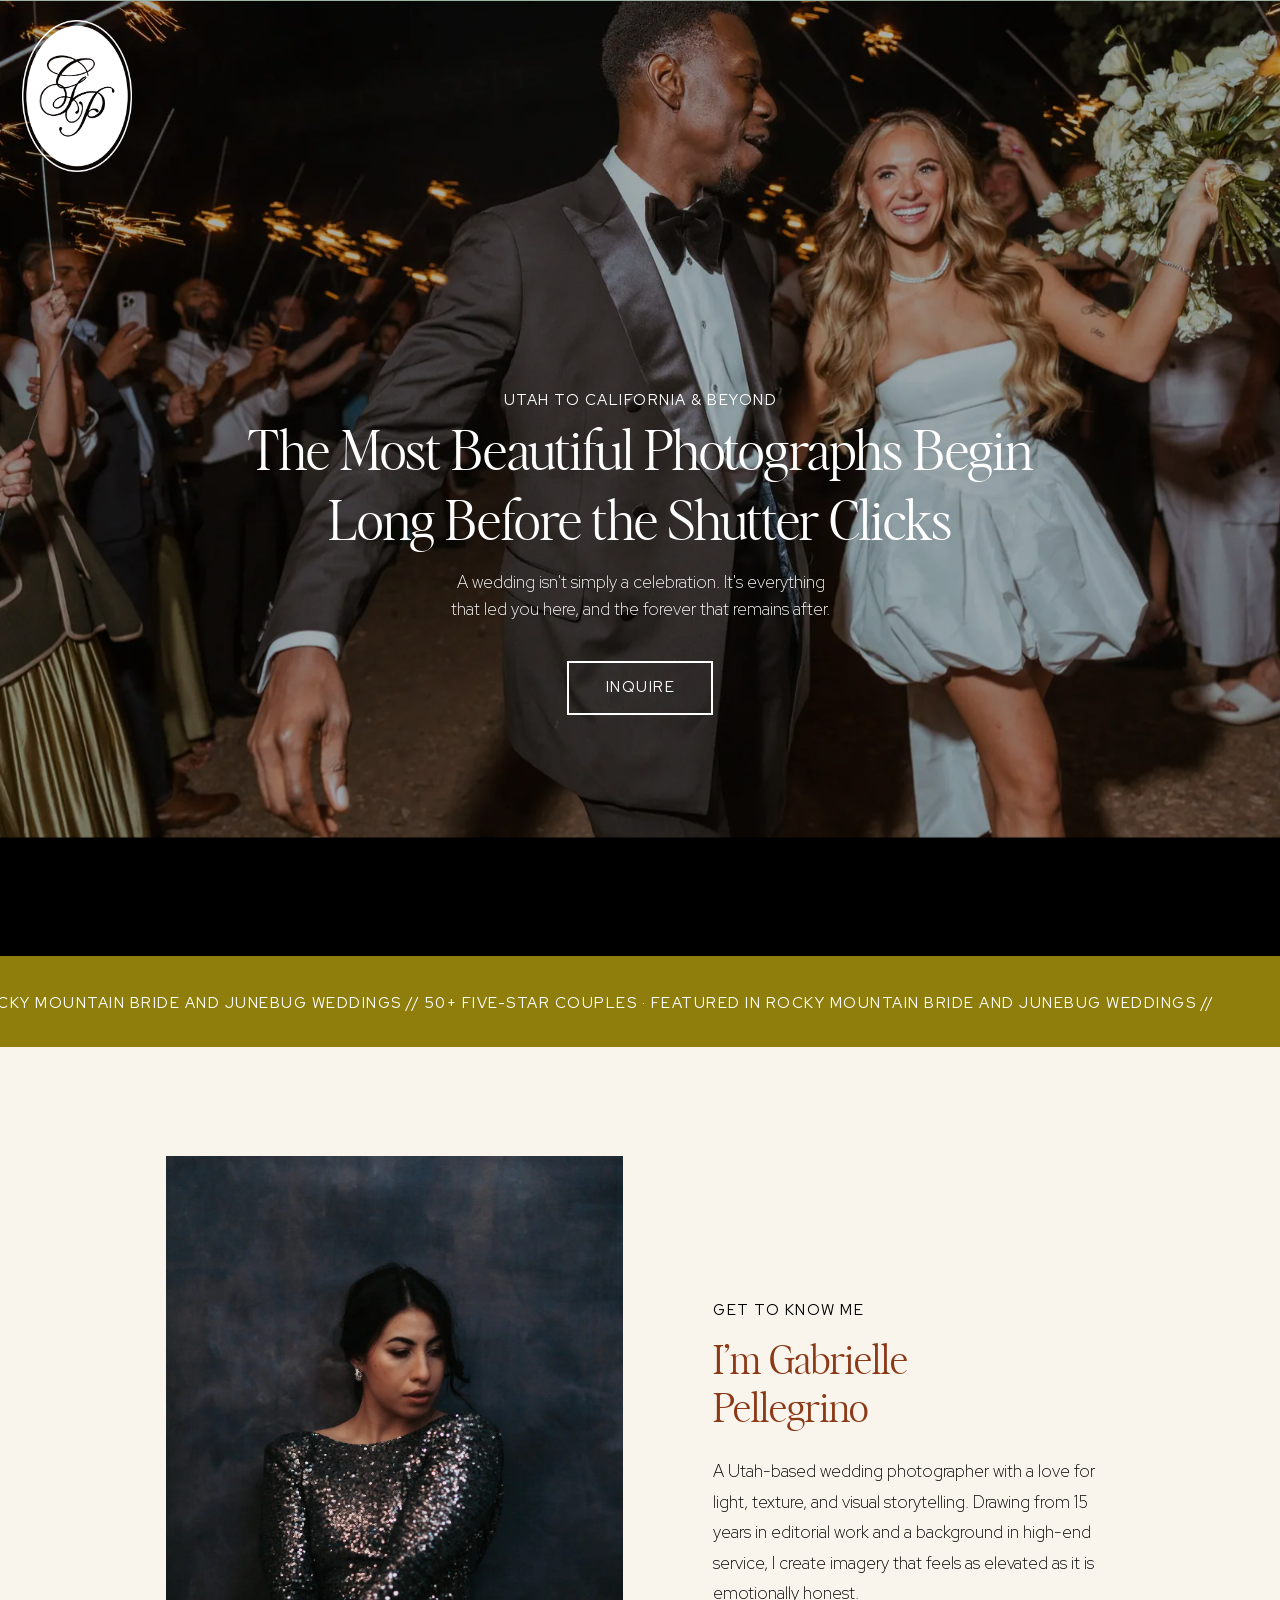
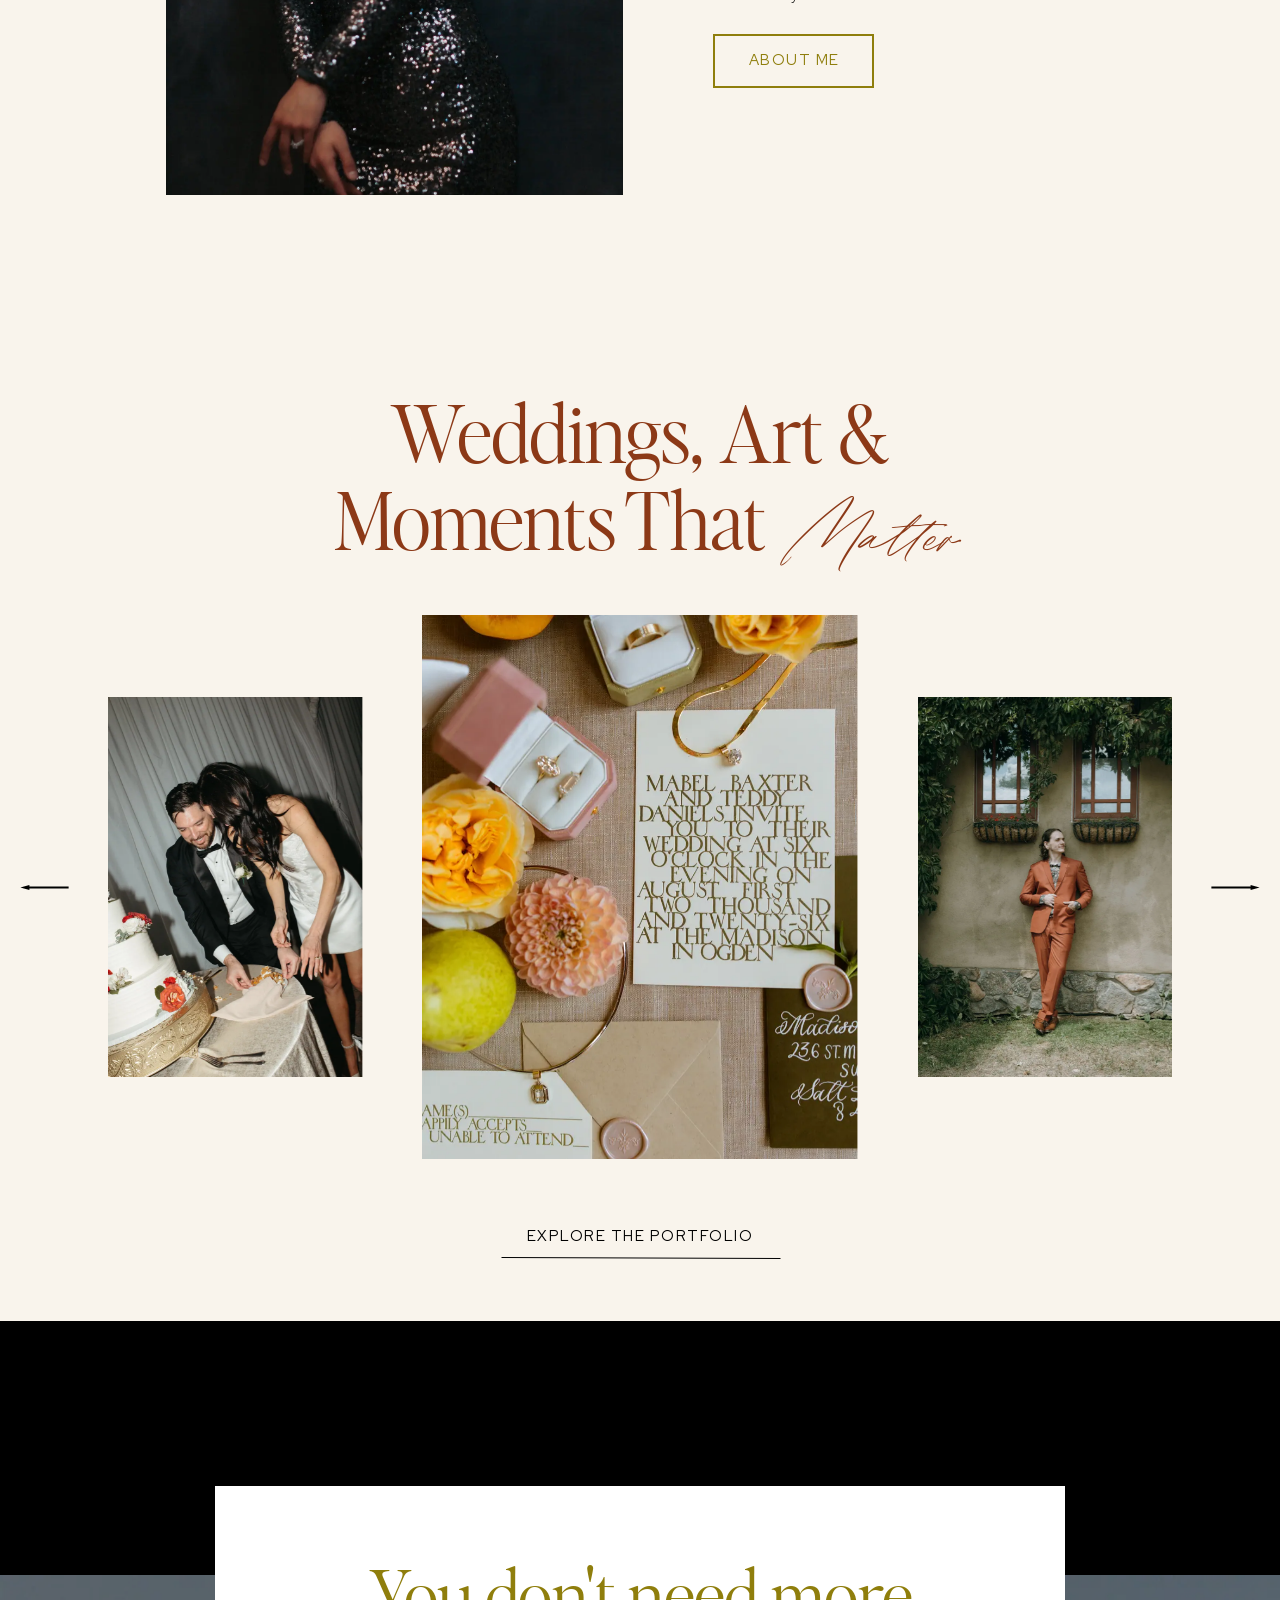
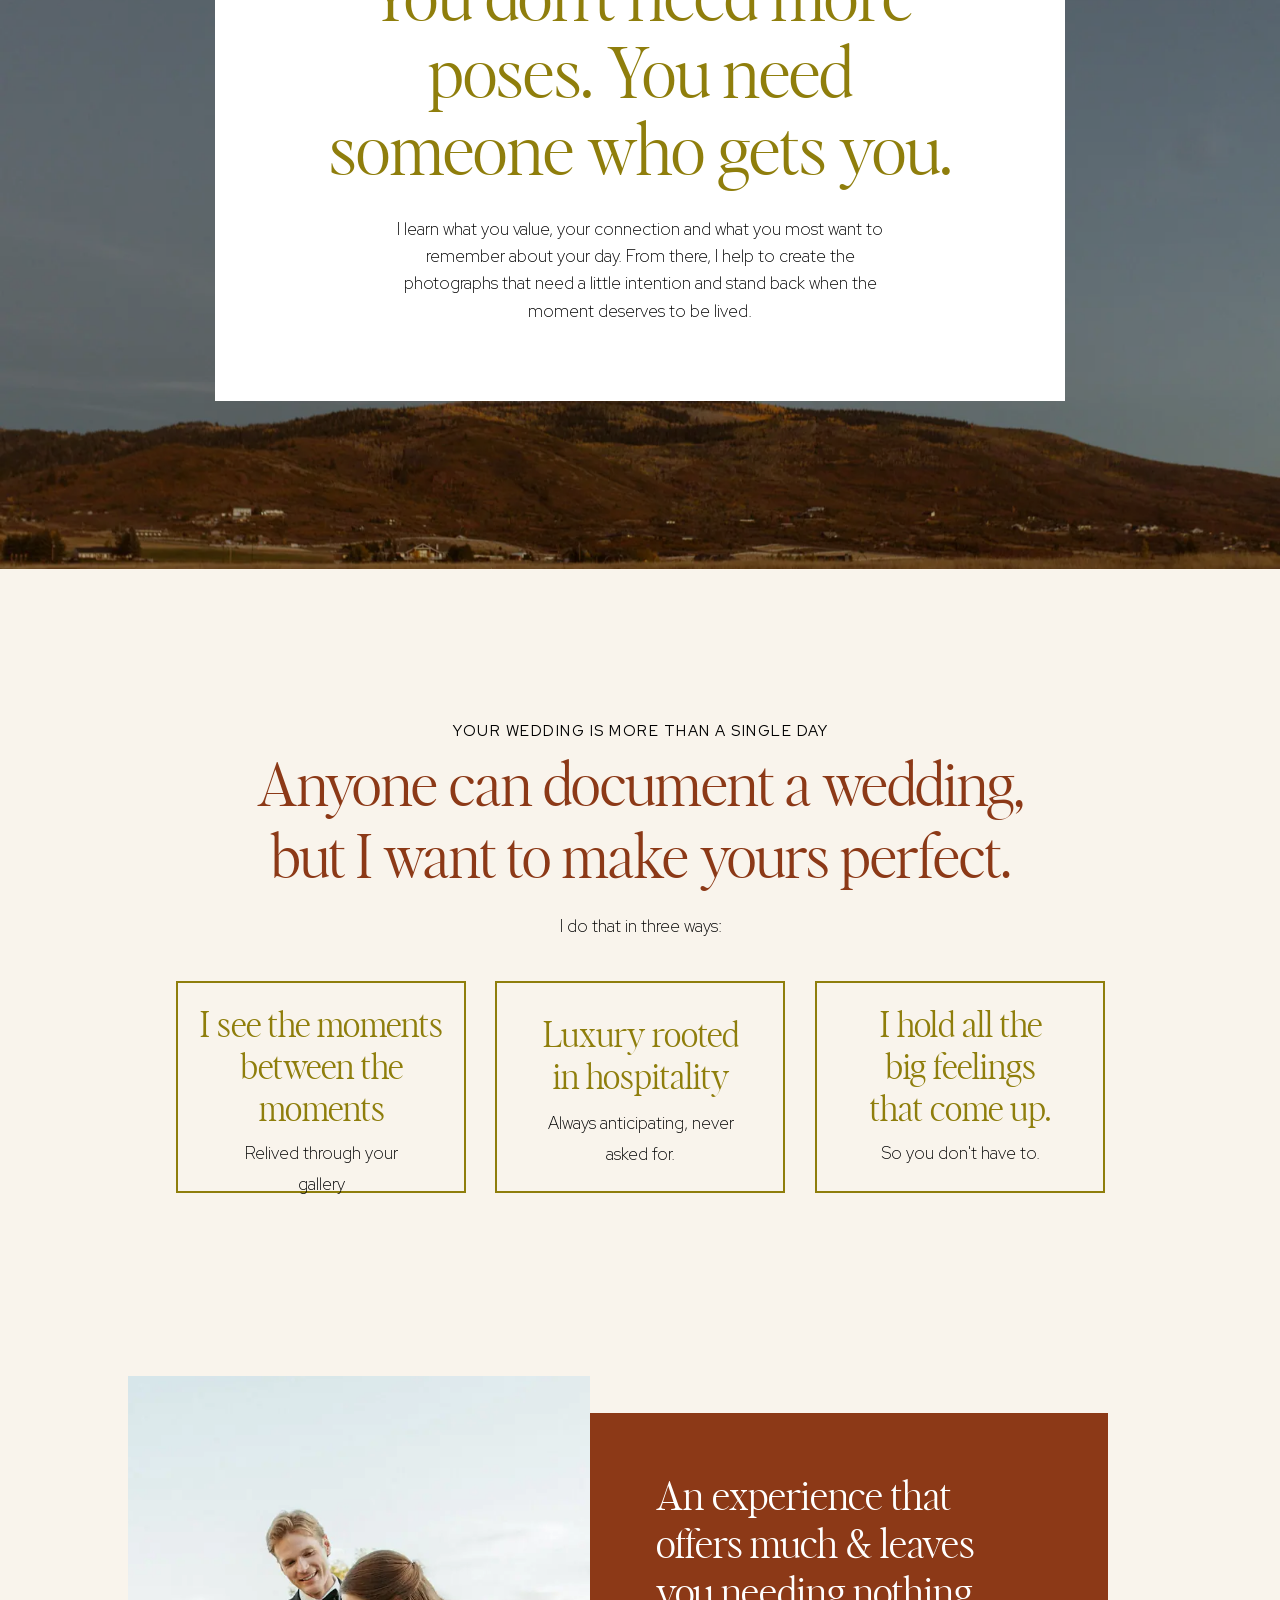
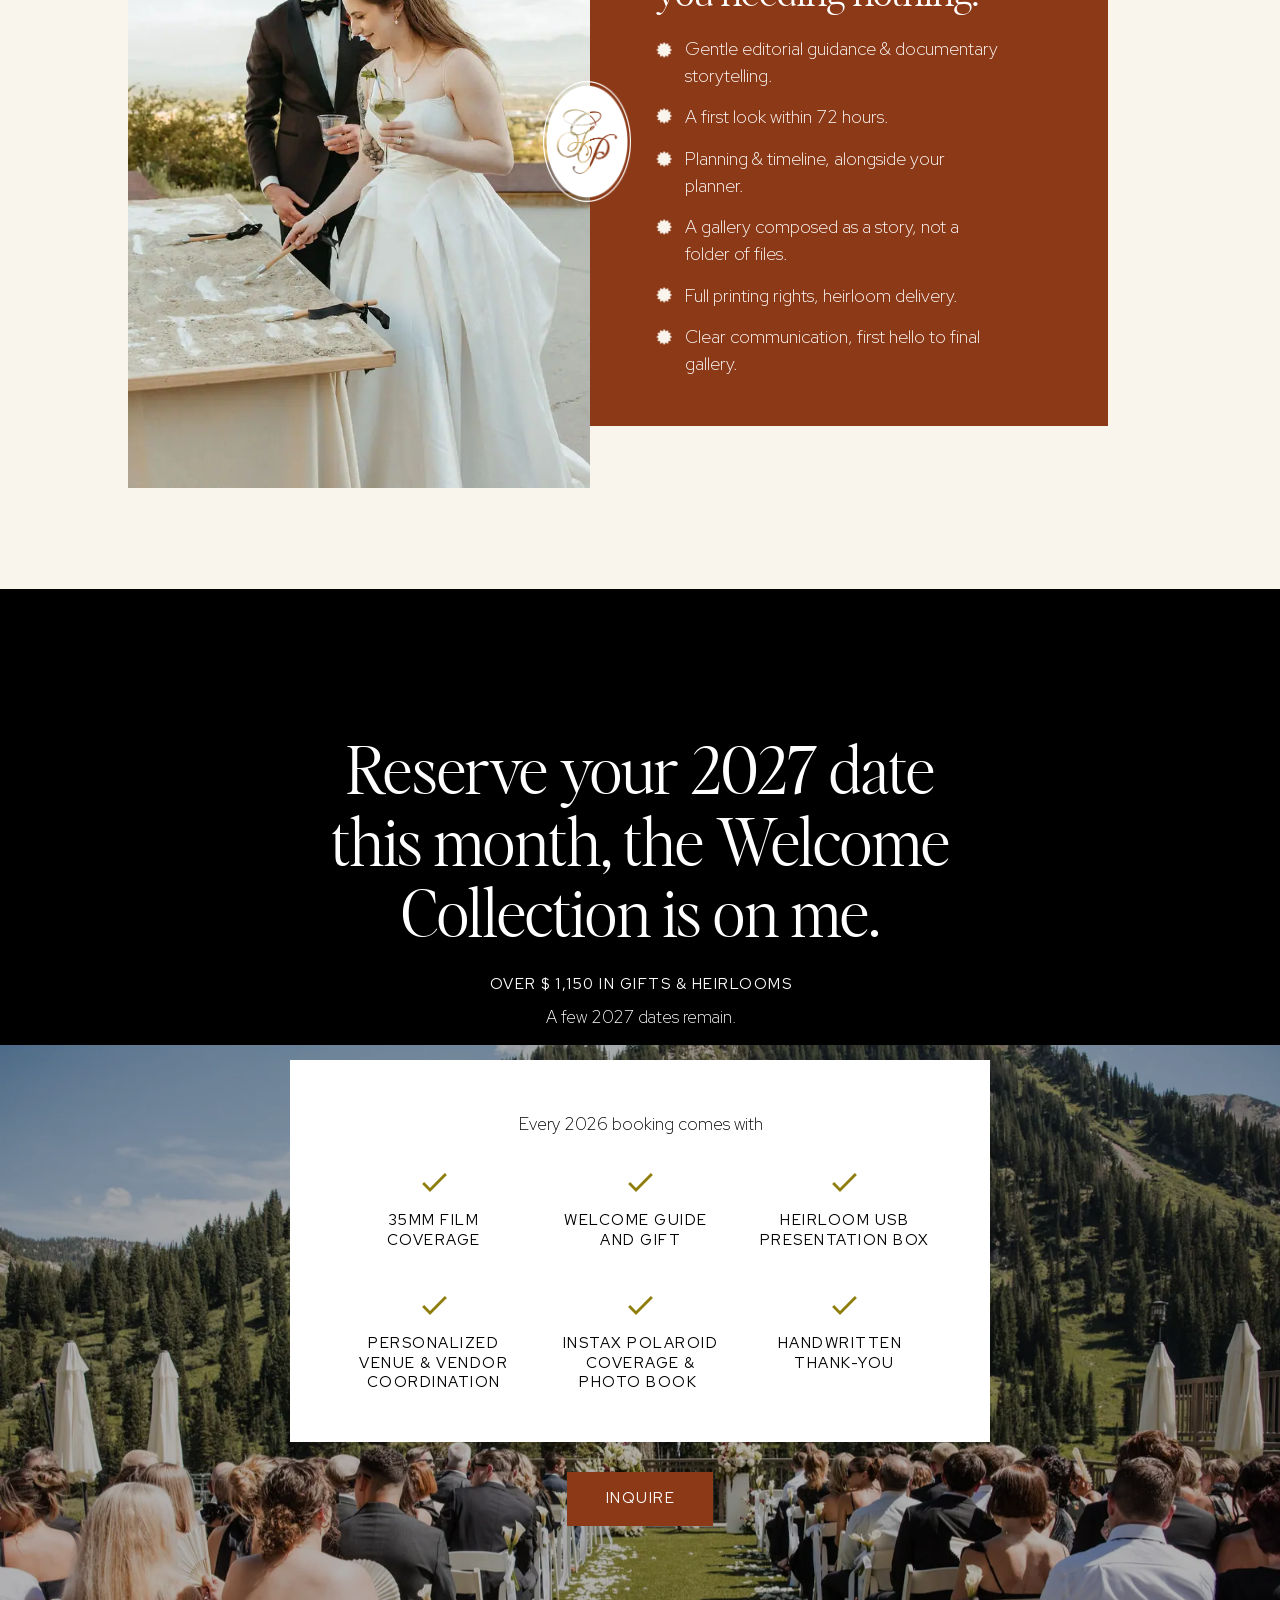
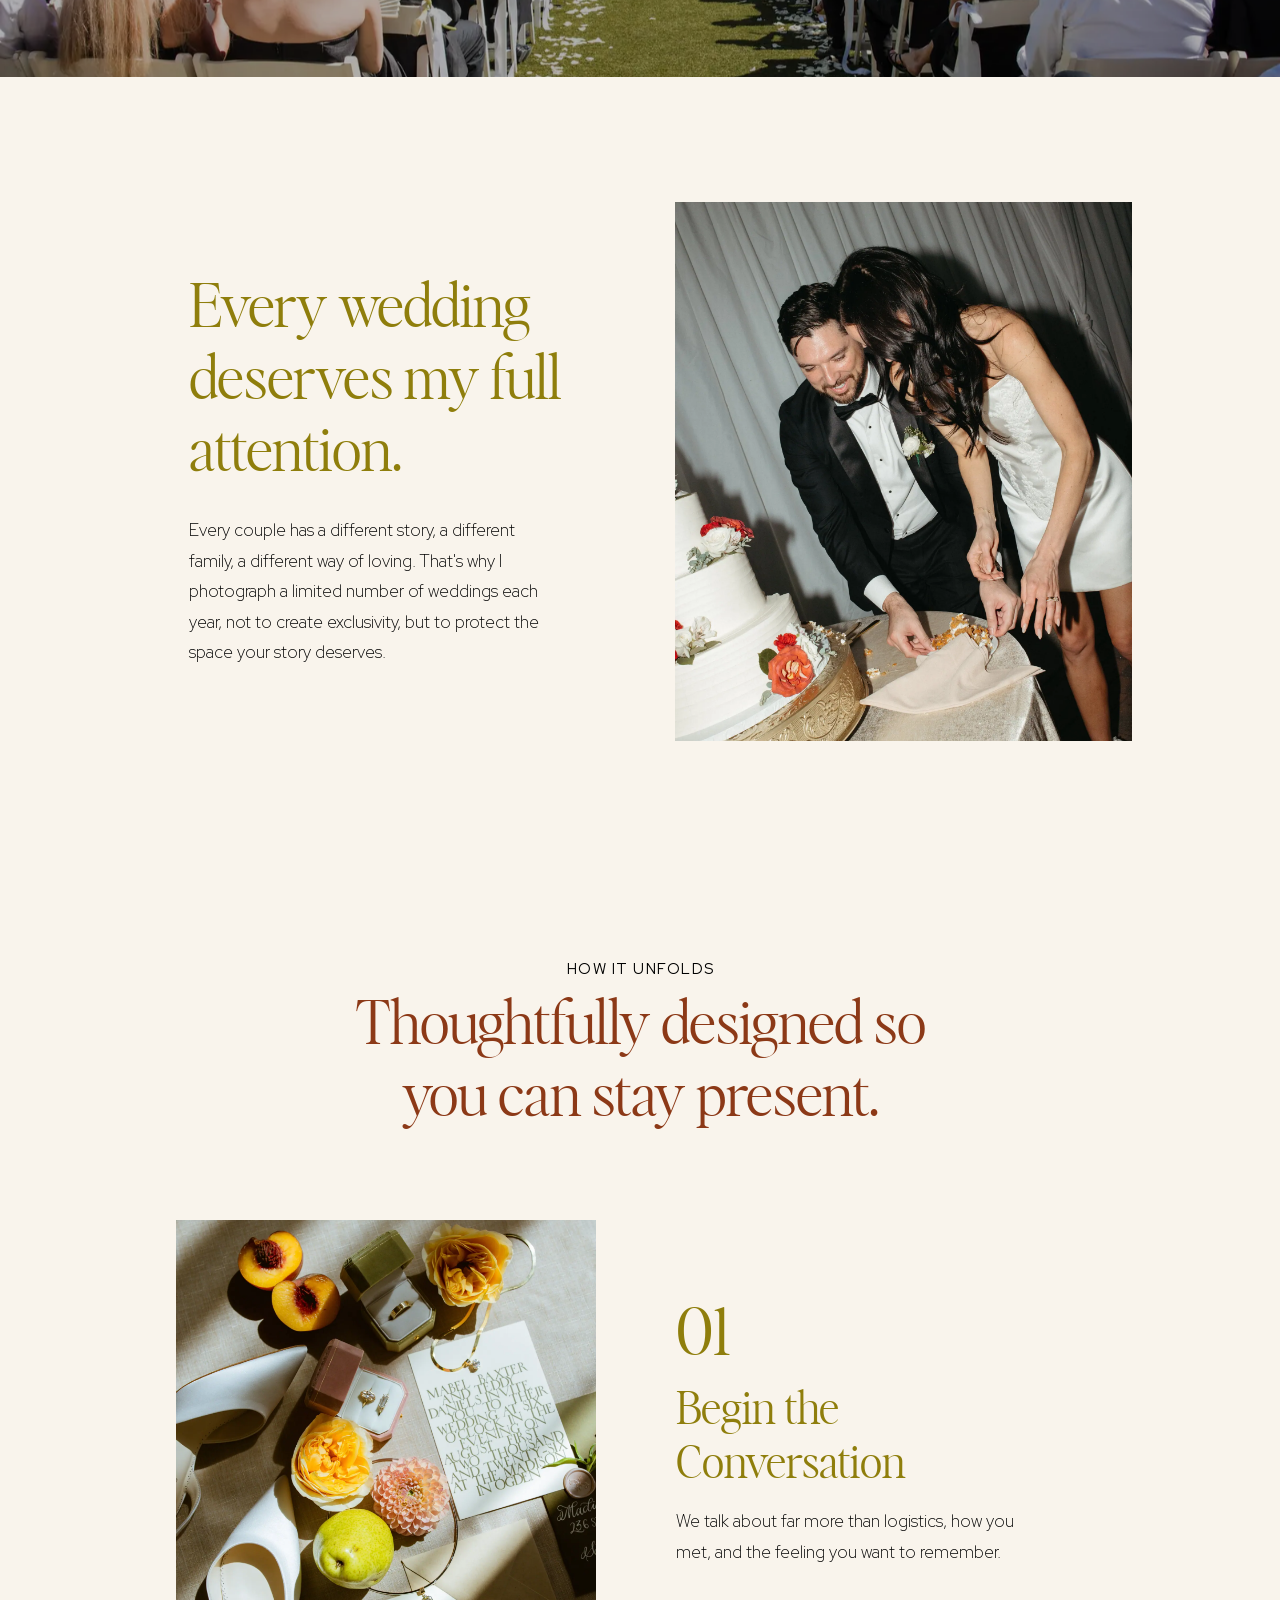
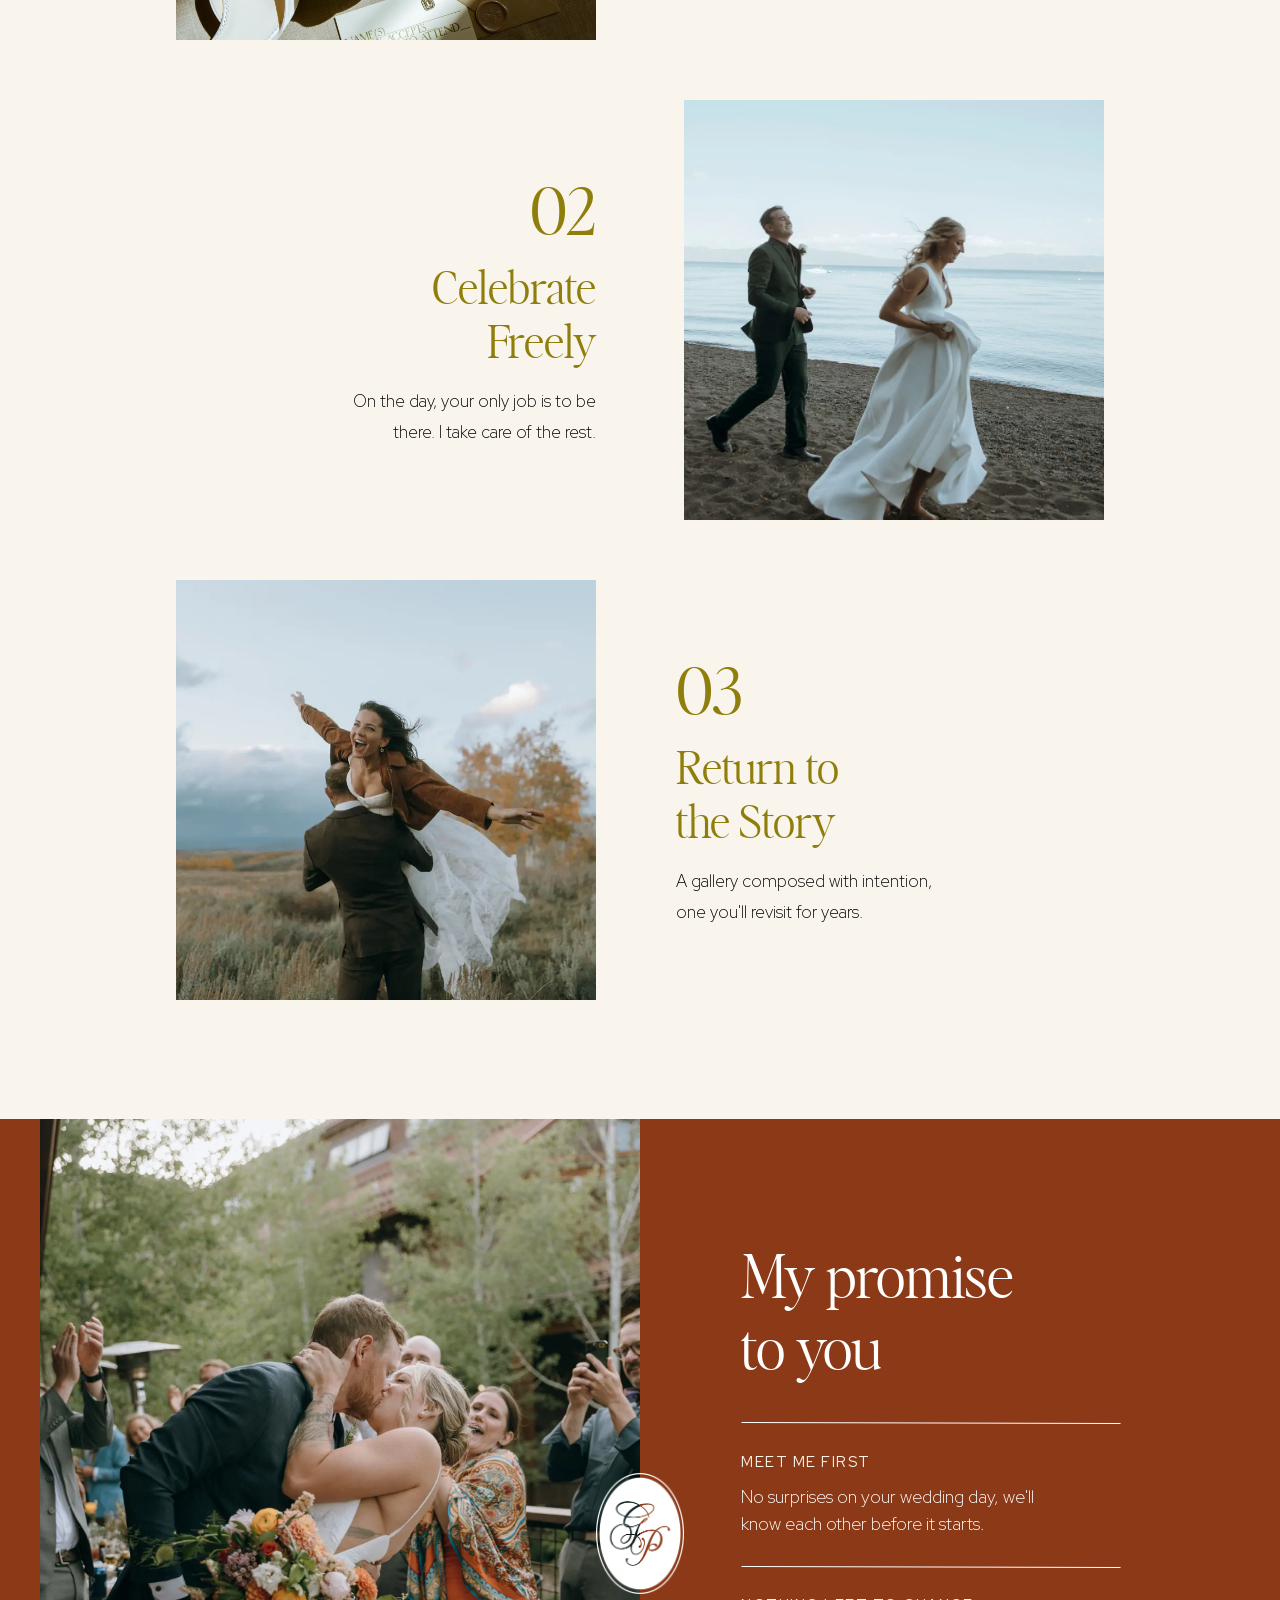
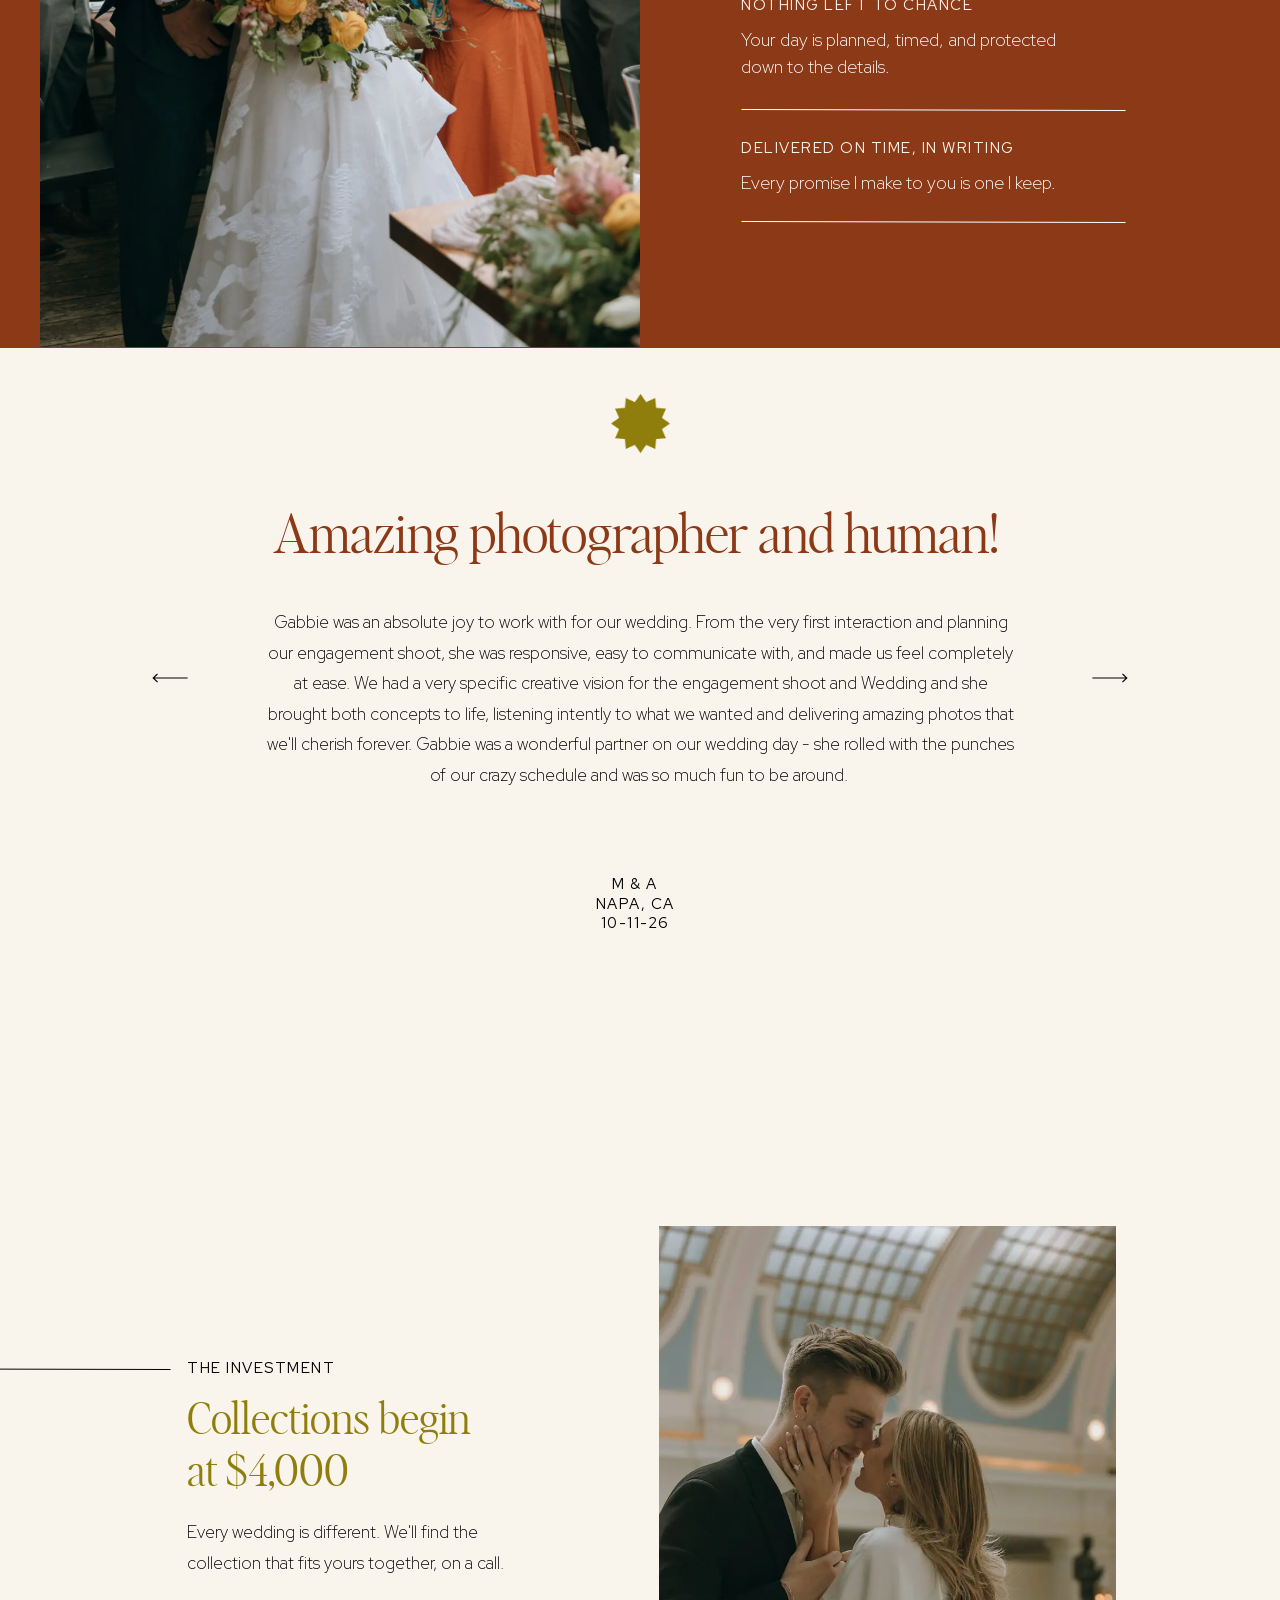
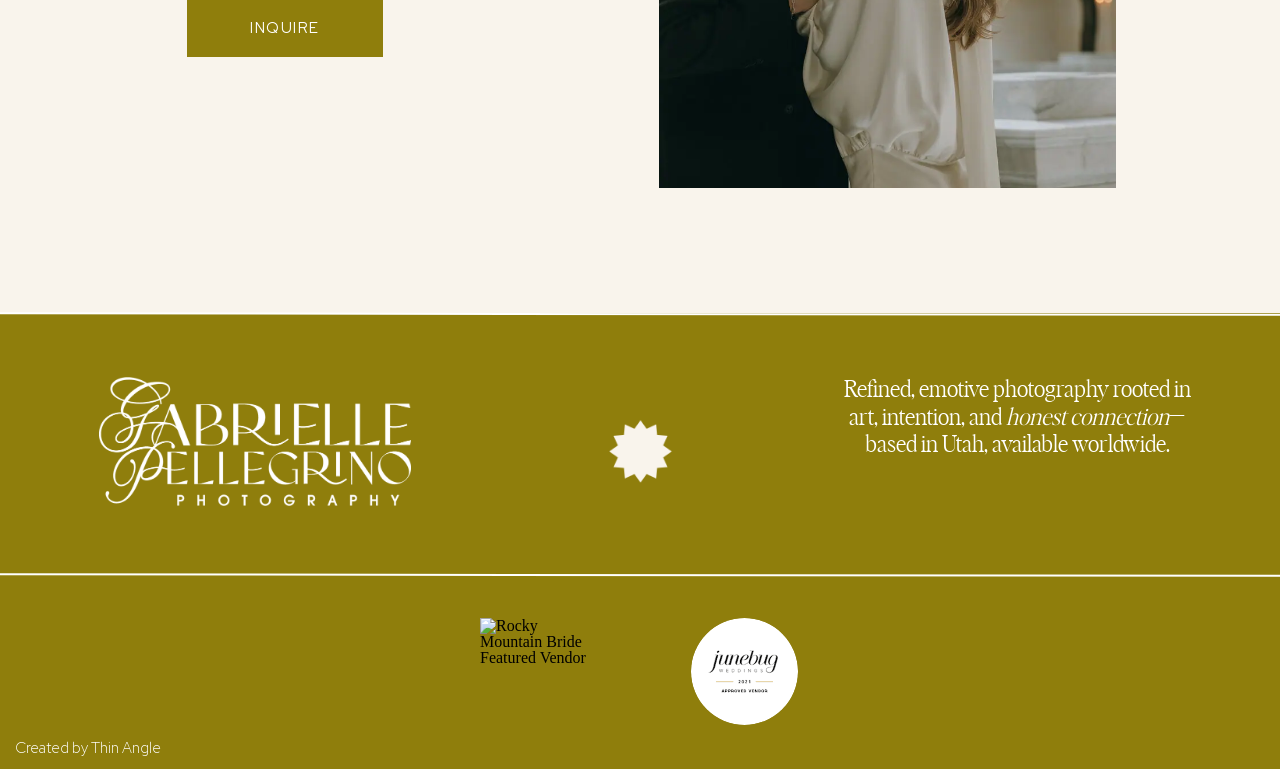
==== commit f98b8fe9: "About me opens an on-page About pop-up; footer credit: Created by Thin Angle Co-Authored-By: Claude " ====
--- a/index.html
+++ b/index.html
@@ -1143,16 +1143,39 @@
 .lb.on{display:flex}.lb img{max-width:88vw;max-height:84vh;object-fit:contain;user-select:none}
 .lb button{position:absolute;background:none;border:0;color:#fff;cursor:pointer;padding:14px;line-height:1}
 .lb .x{top:10px;right:14px;font-size:38px;font-weight:300}.lb .p,.lb .n{top:50%;transform:translateY(-50%);font-size:34px}
-.lb .p{left:6px}.lb .n{right:6px}.lb .c{position:absolute;bottom:18px;left:0;right:0;text-align:center;color:#fff;font-size:13px;letter-spacing:.1em}</style>
+.lb .p{left:6px}.lb .n{right:6px}.lb .c{position:absolute;bottom:18px;left:0;right:0;text-align:center;color:#fff;font-size:13px;letter-spacing:.1em}
+
+.ab{position:fixed;inset:0;z-index:60;background:rgba(0,0,0,.55);display:none;overflow-y:auto;-webkit-overflow-scrolling:touch}
+.ab.on{display:block}
+.ab-p{position:relative;background:#f9f4ec;max-width:1040px;margin:40px auto;padding:72px 80px 80px;color:#000;font:300 17px/1.7 "Red Hat Display",sans-serif;opacity:0;transform:translateY(18px);transition:opacity .35s,transform .35s}
+.ab.in .ab-p{opacity:1;transform:none}
+.ab-x{position:sticky;top:0;float:right;margin:-52px -56px 0 0;background:none;border:0;font:300 40px/1 "Red Hat Display",sans-serif;cursor:pointer;color:#000;padding:8px}
+.ab-r{display:grid;grid-template-columns:1fr 1.15fr;gap:64px;align-items:center;margin-bottom:84px}
+.ab-r.rev{grid-template-columns:1.15fr 1fr}.ab-r.rev .ab-im{order:2}
+.ab-im img{width:100%;aspect-ratio:2/2.8;object-fit:cover;display:block}
+.ab-sc{font:400 46px/1.1 OlivieSansScript,cursive;color:#8c3917;margin-bottom:10px}
+.ab-h{font:400 40px/1.15 "Editorsnote Light",Georgia,serif;color:#8c3917;margin:0 0 22px}
+.ab-h.o{color:#8f7e0c}
+.ab-l{font:400 15px/1.3 "Red Hat Display",sans-serif;letter-spacing:.1em;text-transform:uppercase;margin-bottom:12px}
+.ab-p p{margin:0 0 16px}
+.ab-n{display:grid;grid-template-columns:repeat(3,1fr);gap:40px;margin:8px 0 72px}
+.ab-n b{display:block;font:400 56px/1 "Editorsnote Light",Georgia,serif;color:#8f7e0c;margin-bottom:14px}
+.ab-c{text-align:center;border-top:1px solid #8f7e0c;padding-top:56px}
+.ab-c .ab-h{max-width:20em;margin:0 auto 26px}
+.ab-btn{display:inline-block;background:#8c3917;color:#fff!important;font:400 15px/1 "Red Hat Display",sans-serif;letter-spacing:.1em;text-transform:uppercase;padding:18px 44px;text-decoration:none}
+@media (max-width:767px){.ab-p{margin:0;min-height:100%;padding:64px 26px 56px}.ab-x{margin:-48px -14px 0 0}
+ .ab-r,.ab-r.rev{grid-template-columns:1fr;gap:28px;margin-bottom:56px}.ab-r.rev .ab-im{order:0}
+ .ab-sc{font-size:38px}.ab-h{font-size:30px}.ab-n{grid-template-columns:1fr;gap:26px}.ab-n b{font-size:44px}.ab-p{font-size:16px}}
+</style>
 
 </head>
 <body>
     
     
 
-    <div id="si-sp" class="sp"><div id="mobile-nav" data-bid="mobile-nav" class="sb sib-mobile-nav sb-nm-wH sb-nd-wH sb-lm sb-ld"><div class="ss-s ss-bg"><div class="sb-m"><picture><source media="(max-width:767px)" srcset="assets/i/RSsGu5BxWDqWDsWwaJfJkw-800.webp 800w, assets/i/RSsGu5BxWDqWDsWwaJfJkw-400.webp 400w" sizes="100vw"><img class="bgi" src="assets/i/RSsGu5BxWDqWDsWwaJfJkw-1600.webp" srcset="assets/i/RSsGu5BxWDqWDsWwaJfJkw-1600.webp 1600w, assets/i/RSsGu5BxWDqWDsWwaJfJkw-800.webp 800w" sizes="100vw" alt="" loading="lazy" decoding="async"></picture></div><div class="sc" style="width:1200px"><div data-sid="mobile-nav_0" class="sie-mobile-nav_0 se se-pc"><div class="se-icon"><svg xmlns="http://www.w3.org/2000/svg" viewBox="0 0 512 512"><path d="M405 136.798L375.202 107 256 226.202 136.798 107 107 136.798 226.202 256 107 375.202 136.798 405 256 285.798 375.202 405 405 375.202 285.798 256"/></svg></div></div><a href="https://gabriellepellegrino.com/services" target="_self" class="sie-mobile-nav_1 se" data-sid="mobile-nav_1"><nav class="se-t sie-mobile-nav_1-text st-m-paragraph st-d-paragraph">Services<br></nav></a><a href="https://www.instagram.com/gpellegrino.photo/" target="_blank" class="sie-mobile-nav_2 se" data-sid="mobile-nav_2" aria-label="Gabrielle on Instagram"><div class="se-icon"><svg xmlns="http://www.w3.org/2000/svg" viewBox="0 0 512 512"><path d="M338,54.63H174c-62.72,0-114,51.32-114,114V343.33c0,62.72,51.32,114,114,114H338c62.72,0,114-51.32,114-114V168.67C452,105.94,400.68,54.63,338,54.63Zm83.91,288.71A84.24,84.24,0,0,1,338,427.24H174a84.24,84.24,0,0,1-83.91-83.91V168.67A84.24,84.24,0,0,1,174,84.76H338a84.24,84.24,0,0,1,83.91,83.91Z"/><path d="M255.77,148.18A107.94,107.94,0,1,0,363.71,256.13,107.94,107.94,0,0,0,255.77,148.18Zm-.52,178.71a70.68,70.68,0,1,1,70.68-70.68A70.68,70.68,0,0,1,255.25,326.9Z"/><circle cx="365.44" cy="146.5" r="25.56"/></svg></div></a><a href="https://gabriellepellegrino.com/portfolio" target="_self" class="sie-mobile-nav_3 se" data-sid="mobile-nav_3"><nav class="se-t sie-mobile-nav_3-text st-m-paragraph st-d-paragraph">portfolio<br></nav></a><a href="https://gabriellepellegrino.com/about" target="_self" class="sie-mobile-nav_4 se" data-sid="mobile-nav_4"><nav class="se-t sie-mobile-nav_4-text st-m-paragraph st-d-paragraph">about<br><br></nav></a><a href="https://gabriellepellegrino.com/contact" target="_self" class="sie-mobile-nav_5 se" data-sid="mobile-nav_5"><nav class="se-t sie-mobile-nav_5-text st-m-title st-d-title">Contact</nav></a><a href="https://gabriellepellegrino.com/" target="_self" class="sie-mobile-nav_6 se" data-sid="mobile-nav_6"><nav class="se-t sie-mobile-nav_6-text st-m-paragraph st-d-paragraph">Home<br></nav></a><div class="str-im str-id" data-tran="mobile-nav_7"><div data-sid="mobile-nav_7" class="sie-mobile-nav_7 se"><p class="se-t sie-mobile-nav_7-text st-m-subheading st-d-subheading se-rc">&nbsp; // Park City &amp; SALT LAKE CITY EDITORIAL WEDDING PHOTOGRAPHY //<br></p></div></div><div class="str-im str-id" data-tran="mobile-nav_8"><div data-sid="mobile-nav_8" class="sie-mobile-nav_8 se"><p class="se-t sie-mobile-nav_8-text st-m-subheading st-d-subheading se-rc">// PARK CITY &amp; SALT LAKE CITY PARK CITY &amp; SALT LAKE CITY EDITORIAL WEDDING PHOTOGRAPHY &nbsp;//&nbsp;</p></div></div><a href="https://gabriellepellegrino.com/blog" target="_self" class="sie-mobile-nav_9 se" data-sid="mobile-nav_9"><nav class="se-t sie-mobile-nav_9-text st-m-title st-d-title">Blog</nav></a><a href="https://gabriellepellegrino.com/venues" target="_self" class="sie-mobile-nav_10 se" data-sid="mobile-nav_10"><nav class="se-t sie-mobile-nav_10-text st-m-paragraph st-d-paragraph">Venues<br></nav></a></div></div></div><div id="header" data-bid="header" class="sb sib-header sb-ps"><div class="ss-s ss-bg"><div class="sc" style="width:1200px"><div class="sie-header_0 se" data-sid="header_0"><div style="width:100%;height:100%" data-img="header_0" class="se-img se-gr slzy"><span role="img" aria-label="Utah Wedding Photographer"></span></div><noscript><img src="//static.showit.co/200/vlVHpZ6qh-Bn4VFz_IeLcA/308146/gabrielle-pellegrino--submark-1-white-rgb-900px-w-72ppi.png" class="se-img" alt="Utah Wedding Photographer" title="gabrielle-pellegrino--submark-1-white-rgb-900px-w-72ppi"/></noscript></div><a href="#/" target="_self" class="sie-header_1 se se-pc se-sl" data-sid="header_1" data-scrollto="#null" aria-label="Open menu"><div class="se-icon"><svg xmlns="http://www.w3.org/2000/svg" viewBox="0 0 512 512"><path d="M80 304h352v16H80zM80 248h352v16H80zM80 192h352v16H80z"/></svg></div></a></div></div></div><div id="hero" data-bid="hero" class="sb sib-hero"><div class="ss-s ss-bg"><div class="sb-m ssp-d ssp-m"><picture><source media="(max-width:767px)" srcset="assets/i/BNsaUvwsZakF_SGsjJeU9Q-800.webp 800w, assets/i/BNsaUvwsZakF_SGsjJeU9Q-400.webp 400w" sizes="100vw"><img class="bgi" src="assets/i/wPrCTloMI8xE-EUp9S5bJQ-1600.webp" srcset="assets/i/wPrCTloMI8xE-EUp9S5bJQ-1600.webp 1600w, assets/i/wPrCTloMI8xE-EUp9S5bJQ-800.webp 800w" sizes="100vw" alt="" fetchpriority="high" decoding="async"></picture></div><div class="sc" style="width:1200px"><div data-sid="hero_0" class="sie-hero_0 se"><p class="se-t sie-hero_0-text st-m-paragraph st-d-paragraph se-rc">A wedding isn't simply a celebration. It's everything that led you here, and the forever that remains after.<br></p></div><div data-sid="hero_1" class="sie-hero_1 se"><h1 class="se-t sie-hero_1-text st-m-title st-d-title se-rc">The Most Beautiful Photographs Begin<br>Long Before the Shutter Clicks<br></h1></div><div data-sid="hero_2" class="sie-hero_2 se"><h2 class="se-t sie-hero_2-text st-m-subheading st-d-subheading se-rc">Utah to California &amp; Beyond<br></h2></div><div data-sid="hero_3" data-sg-link="{&quot;type&quot;:&quot;page&quot;,&quot;target&quot;:&quot;/contact&quot;}" class="sie-hero_3 si-group sg-link-action 0USr3wDgu trigger-child-hovers"><div data-sid="hero_0USr3wDgu_0" class="sie-hero_0USr3wDgu_0 se" data-pid="0USr3wDgu"><div class="se-simple"></div></div><div data-sid="hero_0USr3wDgu_1" class="sie-hero_0USr3wDgu_1 se" data-pid="0USr3wDgu"><p class="se-t sie-hero_0USr3wDgu_1-text st-m-subheading st-d-subheading se-rc">INQUIRE<br bis_size="{&quot;x&quot;:152,&quot;y&quot;:29,&quot;w&quot;:0,&quot;h&quot;:17,&quot;abs_x&quot;:582,&quot;abs_y&quot;:596}"></p></div></div></div></div></div><div id="ticker" data-bid="ticker" class="sb sib-ticker"><div class="ss-s ss-bg"><div class="sc" style="width:1200px"><div class="str-im str-id" data-tran="ticker_0"><div data-sid="ticker_0" class="sie-ticker_0 se"><h2 class="se-t sie-ticker_0-text st-m-subheading st-d-subheading se-rc">50+ FIVE-STAR COUPLES · featured in Rocky Mountain Bride and Junebug Weddings // 50+ FIVE-STAR COUPLES · featured in Rocky Mountain Bride and Junebug Weddings // 50+ FIVE-STAR COUPLES · featured in Rocky Mountain Bride and Junebug Weddings 50+ FIVE-STAR COUPLES · featured in Rocky Mountain Bride and Junebug Weddings // 50+ FIVE-STAR COUPLES · featured in Rocky Mountain Bride and Junebug Weddings //</h2></div></div></div></div></div><div id="about" data-bid="about" class="lz sb sib-about"><div class="ss-s ss-bg"><div class="sc" style="width:1200px"><div data-sid="about_0" class="sie-about_0 si-group o6kjUQqYo trigger-child-hovers"><div data-sid="about_o6kjUQqYo_0" class="sie-about_o6kjUQqYo_0 se" data-pid="o6kjUQqYo"><p class="se-t sie-about_o6kjUQqYo_0-text st-m-heading st-d-heading se-rc">I’m Gabrielle<br>Pellegrino<br></p></div><div data-sid="about_o6kjUQqYo_1" class="sie-about_o6kjUQqYo_1 se" data-pid="o6kjUQqYo"><p class="se-t sie-about_o6kjUQqYo_1-text st-m-paragraph st-d-paragraph se-rc">A Utah-based wedding photographer with a love for light, texture, and visual storytelling. Drawing from 15 years in editorial work and a background in high-end service, I create imagery that feels as elevated as it is emotionally honest.<br></p></div><div data-sid="about_o6kjUQqYo_2" class="sie-about_o6kjUQqYo_2 se" data-pid="o6kjUQqYo"><h3 class="se-t sie-about_o6kjUQqYo_2-text st-m-subheading st-d-subheading se-rc">get to know me</h3></div></div><div data-sid="about_1" class="sie-about_1 se"><div style="width:100%;height:100%" data-img="about_1" class="se-img se-gr slzy"><span role="img" aria-label="Utah&#x27;s Best Wedding Photographer Gabrielle Pellegrino "></span></div><noscript><img src="//static.showit.co/800/DaP_3YxHRrfLmRHSeR5MKg/shared/img_1638.jpg" class="se-img" alt="Utah&#x27;s Best Wedding Photographer Gabrielle Pellegrino " title="IMG_1638"/></noscript></div><div data-sid="about_2" data-sg-link="{&quot;type&quot;:&quot;scroll&quot;,&quot;target&quot;:&quot;#promise&quot;}" class="sie-about_2 si-group sg-link-action eLBi6awod trigger-child-hovers"><div data-sid="about_eLBi6awod_0" class="sie-about_eLBi6awod_0 se" data-pid="eLBi6awod"><div class="se-simple"></div></div><div data-sid="about_eLBi6awod_1" class="sie-about_eLBi6awod_1 se" data-pid="eLBi6awod"><p class="se-t sie-about_eLBi6awod_1-text st-m-subheading st-d-subheading se-rc">ABOUT ME<br bis_size="{&quot;x&quot;:152,&quot;y&quot;:29,&quot;w&quot;:0,&quot;h&quot;:17,&quot;abs_x&quot;:582,&quot;abs_y&quot;:596}"></p></div></div></div></div></div><div id="images" data-bid="images" class="lz sb sib-images sb-ps"><div class="ss-s ss-bg"><div class="sb-m"></div><div class="sc" style="width:1200px"><div data-sid="images_0" class="sie-images_0 se"><h2 class="se-t sie-images_0-text st-m-title st-d-title se-rc">Weddings, Art &amp; Moments That&nbsp; &nbsp; &nbsp; &nbsp; &nbsp; &nbsp;&nbsp;</h2></div><a href="#portfolio" data-lb="1" target="_self" class="sie-images_1 se" data-sid="images_1"><p class="se-t sie-images_1-text st-m-subheading st-d-subheading">Explore the portfolio</p></a><a href="#portfolio" data-lb="1" target="_self" class="sie-images_2 se" data-sid="images_2" aria-label="Explore the portfolio"><svg class="se-line"><line  data-d-strokelinecap="butt" data-d-linestyle="solid" data-d-thickness="1" data-d-rotatedwidth="279" data-d-rotatedheight="0" data-d-widthoffset="0" data-d-heightoffset="0" data-d-isround="false" data-d-rotation="0" data-d-roundedsolid="false" data-d-dotted="false" data-d-length="279" data-d-mirrorline="false" data-d-dashwidth="21" data-d-spacing="15" data-d-dasharrayvalue="none" data-m-strokelinecap="butt" data-m-linestyle="solid" data-m-thickness="1" data-m-rotatedwidth="224" data-m-rotatedheight="0" data-m-widthoffset="0" data-m-heightoffset="0" data-m-isround="false" data-m-rotation="0" data-m-roundedsolid="false" data-m-dotted="false" data-m-length="224" data-m-mirrorline="false" data-m-dashwidth="21" data-m-spacing="15" data-m-dasharrayvalue="none" x1="0" y1="0" x2="100%" y2="100%" /></svg></a><div data-sid="images_3" class="sie-images_3 se se-pc"><div class="se-icon"><svg xmlns="http://www.w3.org/2000/svg" viewBox="0 0 512 512"><polygon points="452 256 378.82 236.39 378.82 248.5 60 248.5 60 263.5 378.82 263.5 378.82 275.61 452 256"/></svg></div></div><div data-sid="images_4" class="sie-images_4 se se-pc"><div class="se-icon"><svg xmlns="http://www.w3.org/2000/svg" viewBox="0 0 512 512"><polygon points="452 256 378.82 236.39 378.82 248.5 60 248.5 60 263.5 378.82 263.5 378.82 275.61 452 256"/></svg></div></div><div data-sid="images_5" class="sie-images_5 se"><div class="fs" aria-roledescription="carousel"><img class="fs-cell" data-ar="0.79976" data-srcset="assets/i/-CT9sVbYCbx3vEFs8iQVxw-400.webp 400w, assets/i/-CT9sVbYCbx3vEFs8iQVxw-800.webp 800w" sizes="(max-width:767px) 200px, 560px" alt="Wedding invitation suite and floral flat lay details" decoding="async"><img class="fs-cell" data-ar="0.66667" data-srcset="assets/i/2MxPx6Pp2FJZzB9zeGl9qw-400.webp 400w, assets/i/2MxPx6Pp2FJZzB9zeGl9qw-800.webp 800w" sizes="(max-width:767px) 200px, 560px" alt="Groom in a rust-colored suit at an editorial Utah wedding" decoding="async"><img class="fs-cell" data-ar="0.66667" data-srcset="assets/i/qhYN2Jn1Ki36oP7IJgiUbA-400.webp 400w, assets/i/qhYN2Jn1Ki36oP7IJgiUbA-800.webp 800w" sizes="(max-width:767px) 200px, 560px" alt="Couple embracing in a candlelit ballroom at their wedding" decoding="async"><img class="fs-cell" data-ar="0.66667" data-srcset="assets/i/ktd2OPJ3rja4EL_zDUm6Xw-400.webp 400w, assets/i/ktd2OPJ3rja4EL_zDUm6Xw-800.webp 800w" sizes="(max-width:767px) 200px, 560px" alt="Wedding party celebrating outdoors at a Utah wedding" decoding="async"><img class="fs-cell" data-ar="1.5" data-srcset="assets/i/iVJLS4xnDAsGcO9yUb9urQ-400.webp 400w, assets/i/iVJLS4xnDAsGcO9yUb9urQ-800.webp 800w" sizes="(max-width:767px) 200px, 560px" alt="" decoding="async"><img class="fs-cell" data-ar="0.66667" data-srcset="assets/i/Z7ADpBk23CVUjiz43BlWpQ-400.webp 400w, assets/i/Z7ADpBk23CVUjiz43BlWpQ-800.webp 800w" sizes="(max-width:767px) 200px, 560px" alt="Outdoor wedding ceremony greenery and floral details" decoding="async"><img class="fs-cell" data-ar="0.66667" data-srcset="assets/i/rOoQGMlcE0WOMxLRvsKxUA-400.webp 400w, assets/i/rOoQGMlcE0WOMxLRvsKxUA-800.webp 800w" sizes="(max-width:767px) 200px, 560px" alt="Bride and groom sharing a kiss at golden hour" decoding="async"><img class="fs-cell" data-ar="1.5" data-srcset="assets/i/pvSqqFq7MgrBbAIQoG0luQ-400.webp 400w, assets/i/pvSqqFq7MgrBbAIQoG0luQ-800.webp 800w" sizes="(max-width:767px) 200px, 560px" alt="Couple holding hands, close-up wedding detail" decoding="async"><img class="fs-cell" data-ar="1.5" data-srcset="assets/i/oCs0TcVG1eBLi2HaepfzAQ-400.webp 400w, assets/i/oCs0TcVG1eBLi2HaepfzAQ-800.webp 800w" sizes="(max-width:767px) 200px, 560px" alt="Intimate hand-in-hand moment between bride and groom" decoding="async"><img class="fs-cell" data-ar="1.5" data-srcset="assets/i/j-eknyTn9h7qm05y6e1Mkg-400.webp 400w, assets/i/j-eknyTn9h7qm05y6e1Mkg-800.webp 800w" sizes="(max-width:767px) 200px, 560px" alt="Couple at a stone chapel, mountain elopement" decoding="async"><img class="fs-cell" data-ar="0.66667" data-srcset="assets/i/te5gxzYSvYNXw_xDOJtrdg-400.webp 400w, assets/i/te5gxzYSvYNXw_xDOJtrdg-800.webp 800w" sizes="(max-width:767px) 200px, 560px" alt="Couple celebrating in an open mountain field" decoding="async"><img class="fs-cell" data-ar="0.66667" data-srcset="assets/i/DLAnAl2TqWH_MxGgg1xGzA-400.webp 400w, assets/i/DLAnAl2TqWH_MxGgg1xGzA-800.webp 800w" sizes="(max-width:767px) 200px, 560px" alt="Editorial wedding detail at a Utah venue" decoding="async"><img class="fs-cell" data-ar="1.5" data-srcset="assets/i/2jbtPI8I2X99DRBoJd4CyA-400.webp 400w, assets/i/2jbtPI8I2X99DRBoJd4CyA-800.webp 800w" sizes="(max-width:767px) 200px, 560px" alt="Bride with veil at an outdoor wedding" decoding="async"><img class="fs-cell" data-ar="1.5" data-srcset="assets/i/KKyTmo1PpBlCdh8vb6bkJg-400.webp 400w, assets/i/KKyTmo1PpBlCdh8vb6bkJg-800.webp 800w" sizes="(max-width:767px) 200px, 560px" alt="Couple portrait in an open mountain landscape" decoding="async"><img class="fs-cell" data-ar="0.66659" data-srcset="assets/i/t4csjnz5raLXIXqHDghwSA-400.webp 400w, assets/i/t4csjnz5raLXIXqHDghwSA-800.webp 800w" sizes="(max-width:767px) 200px, 560px" alt="Candid couple moment in a colorful local shop" decoding="async"><img class="fs-cell" data-ar="0.66672" data-srcset="assets/i/dTNm0BYJZumECUmcO0hdrA-400.webp 400w, assets/i/dTNm0BYJZumECUmcO0hdrA-800.webp 800w" sizes="(max-width:767px) 200px, 560px" alt="Wedding reception dinner with guests, warm candlelight" decoding="async"><img class="fs-cell" data-ar="0.66667" data-srcset="assets/i/ZSLZK1xy_EssyrMT8lpBag-400.webp 400w, assets/i/ZSLZK1xy_EssyrMT8lpBag-800.webp 800w" sizes="(max-width:767px) 200px, 560px" alt="Bride and groom walking together, documentary moment" decoding="async"><img class="fs-cell" data-ar="0.66667" data-srcset="assets/i/b6cCJgfvas0fCOxoqX9bMQ-400.webp 400w, assets/i/b6cCJgfvas0fCOxoqX9bMQ-800.webp 800w" sizes="(max-width:767px) 200px, 560px" alt="Couple relaxing outdoors in a natural landscape" decoding="async"><img class="fs-cell" data-ar="0.6666" data-srcset="assets/i/acLLcfTgbZH12n4-elziBA-400.webp 400w, assets/i/acLLcfTgbZH12n4-elziBA-800.webp 800w" sizes="(max-width:767px) 200px, 560px" alt="Groom portrait surrounded by greenery" decoding="async"><img class="fs-cell" data-ar="0.66667" data-srcset="assets/i/iUCfuCNUaaWMGKcWtjMjTw-400.webp 400w, assets/i/iUCfuCNUaaWMGKcWtjMjTw-800.webp 800w" sizes="(max-width:767px) 200px, 560px" alt="Couple in a lush garden setting at their wedding" decoding="async"><img class="fs-cell" data-ar="0.66667" data-srcset="assets/i/f_xWW3fEe89vB2cI7f_N8g-400.webp 400w, assets/i/f_xWW3fEe89vB2cI7f_N8g-800.webp 800w" sizes="(max-width:767px) 200px, 560px" alt="Wedding reception table setting and floral centerpiece" decoding="async"><img class="fs-cell" data-ar="1.5" data-srcset="assets/i/abLtwZaLncrERHyvhHhCqg-400.webp 400w, assets/i/abLtwZaLncrERHyvhHhCqg-800.webp 800w" sizes="(max-width:767px) 200px, 560px" alt="Groom getting ready before the wedding" decoding="async"><img class="fs-cell" data-ar="0.66674" data-srcset="assets/i/9m0C6I_9Bj9iZ9hHGE9eNQ-400.webp 400w, assets/i/9m0C6I_9Bj9iZ9hHGE9eNQ-800.webp 800w" sizes="(max-width:767px) 200px, 560px" alt="Couple at a white-columned wedding venue" decoding="async"><img class="fs-cell" data-ar="1.5" data-srcset="assets/i/oJPZLbAyHANPCeDcjPTxvQ-400.webp 400w, assets/i/oJPZLbAyHANPCeDcjPTxvQ-800.webp 800w" sizes="(max-width:767px) 200px, 560px" alt="Coastal elopement view through a window" decoding="async"><img class="fs-cell" data-ar="0.66667" data-srcset="assets/i/MrzyykIP0kjOd7O9MrBXHQ-400.webp 400w, assets/i/MrzyykIP0kjOd7O9MrBXHQ-800.webp 800w" sizes="(max-width:767px) 200px, 560px" alt="Wedding detail flat lay with fruit and florals" decoding="async"><img class="fs-cell" data-ar="0.66667" data-srcset="assets/i/8OFIxCgMNPEjM7pwVEzGZw-400.webp 400w, assets/i/8OFIxCgMNPEjM7pwVEzGZw-800.webp 800w" sizes="(max-width:767px) 200px, 560px" alt="Wedding guests in colorful attire celebrating" decoding="async"><img class="fs-cell" data-ar="1.49927" data-srcset="assets/i/MJ8Ijb9AsSzOLLRPX_6gqg-400.webp 400w, assets/i/MJ8Ijb9AsSzOLLRPX_6gqg-800.webp 800w" sizes="(max-width:767px) 200px, 560px" alt="Bride standing on a dock over the water" decoding="async"><img class="fs-cell" data-ar="0.66667" data-srcset="assets/i/NuRjdi-0EXIKlb38NFZRNA-400.webp 400w, assets/i/NuRjdi-0EXIKlb38NFZRNA-800.webp 800w" sizes="(max-width:767px) 200px, 560px" alt="Bride surrounded by garden greenery" decoding="async"><img class="fs-cell" data-ar="1.5" data-srcset="assets/i/QRtHZK9BrqUb9kEySn9h_w-400.webp 400w, assets/i/QRtHZK9BrqUb9kEySn9h_w-800.webp 800w" sizes="(max-width:767px) 200px, 560px" alt="Guests dancing at an outdoor wedding reception" decoding="async"><img class="fs-cell" data-ar="0.6666" data-srcset="assets/i/so9Bz7EoG8kmUQIzbtZwTQ-400.webp 400w, assets/i/so9Bz7EoG8kmUQIzbtZwTQ-800.webp 800w" sizes="(max-width:767px) 200px, 560px" alt="Bride's red wedding shoes, detail shot" decoding="async"><img class="fs-cell" data-ar="1.5" data-srcset="assets/i/2_tPPRh0SmNNVhKXBdMgaQ-400.webp 400w, assets/i/2_tPPRh0SmNNVhKXBdMgaQ-800.webp 800w" sizes="(max-width:767px) 200px, 560px" alt="Couple portrait in a field at sunset" decoding="async"><img class="fs-cell" data-ar="0.66667" data-srcset="assets/i/X8eOX9EMuJEAcvIZxZnMcg-400.webp 400w, assets/i/X8eOX9EMuJEAcvIZxZnMcg-800.webp 800w" sizes="(max-width:767px) 200px, 560px" alt="" decoding="async"><img class="fs-cell" data-ar="0.66667" data-srcset="assets/i/BOgHNQhtAoytO-Np1kAaXA-400.webp 400w, assets/i/BOgHNQhtAoytO-Np1kAaXA-800.webp 800w" sizes="(max-width:767px) 200px, 560px" alt="Bride and groom embracing in warm light" decoding="async"></div></div><div data-sid="images_6" class="sie-images_6 se"><h2 class="se-t sie-images_6-text st-m-heading st-d-heading se-rc">Matter</h2></div></div></div></div><div id="problem" data-bid="problem" class="lz sb sib-problem"><div class="ss-s ss-bg"><div class="sb-m ssp-d ssp-m"><picture><source media="(max-width:767px)" srcset="assets/i/FhCNBYygGv7D0Fz7cHwzpw-800.webp 800w, assets/i/FhCNBYygGv7D0Fz7cHwzpw-400.webp 400w" sizes="100vw"><img class="bgi" src="assets/i/pmkFLgu9iy5-xwrfXYSYdQ-1600.webp" srcset="assets/i/pmkFLgu9iy5-xwrfXYSYdQ-1600.webp 1600w, assets/i/pmkFLgu9iy5-xwrfXYSYdQ-800.webp 800w" sizes="100vw" alt="" loading="lazy" decoding="async"></picture></div><div class="sc" style="width:1200px"><div data-sid="problem_0" class="sie-problem_0 se"><div class="se-simple"></div></div><div data-sid="problem_1" class="sie-problem_1 se"><p class="se-t sie-problem_1-text st-m-paragraph st-d-paragraph se-rc">I learn what you value, your connection and what you most want to remember about your day. From there, I help to create the photographs that need a little intention and stand back when the moment deserves to be lived.<br></p></div><div data-sid="problem_2" class="sie-problem_2 se"><h2 class="se-t sie-problem_2-text st-m-title st-d-title se-rc">You don't need more poses. You need someone who gets you.<br></h2></div></div></div></div><div id="intro" data-bid="intro" class="lz sb sib-intro"><div class="ss-s ss-bg"><div class="sc" style="width:1200px"><div data-sid="intro_0" class="sie-intro_0 se"><p class="se-t sie-intro_0-text st-m-heading st-d-heading se-rc">Anyone can document a wedding, but I want to make yours perfect.<br></p></div><div data-sid="intro_1" class="sie-intro_1 se"><p class="se-t sie-intro_1-text st-m-paragraph st-d-paragraph se-rc">I do that in three ways:<br></p></div><div data-sid="intro_2" class="sie-intro_2 se"><h3 class="se-t sie-intro_2-text st-m-subheading st-d-subheading se-rc">Your wedding is more than a single day</h3></div><div data-sid="intro_3" class="sie-intro_3 se"><div class="se-simple"></div></div><div data-sid="intro_4" class="sie-intro_4 se"><div class="se-simple"></div></div><div data-sid="intro_5" class="sie-intro_5 se"><div class="se-simple"></div></div><div data-sid="intro_6" class="sie-intro_6 si-group -QG-Lk--S trigger-child-hovers"><div data-sid="intro_-QG-Lk--S_0" class="sie-intro_-QG-Lk--S_0 se" data-pid="-QG-Lk--S"><p class="se-t sie-intro_-QG-Lk--S_0-text st-m-paragraph st-d-paragraph se-rc">So you don't have to.<br></p></div><div data-sid="intro_-QG-Lk--S_1" class="sie-intro_-QG-Lk--S_1 se" data-pid="-QG-Lk--S"><p class="se-t sie-intro_-QG-Lk--S_1-text st-m-heading st-d-heading se-rc">I hold all the big feelings that come up.<br></p></div></div><div data-sid="intro_7" class="sie-intro_7 si-group rv30umF-G trigger-child-hovers"><div data-sid="intro_rv30umF-G_0" class="sie-intro_rv30umF-G_0 se" data-pid="rv30umF-G"><p class="se-t sie-intro_rv30umF-G_0-text st-m-heading st-d-heading se-rc">I see the moments between the moments<br></p></div><div data-sid="intro_rv30umF-G_1" class="sie-intro_rv30umF-G_1 se" data-pid="rv30umF-G"><p class="se-t sie-intro_rv30umF-G_1-text st-m-paragraph st-d-paragraph se-rc">Relived through your gallery<br></p></div></div><div data-sid="intro_8" class="sie-intro_8 si-group PqO9-ESTD trigger-child-hovers"><div data-sid="intro_PqO9-ESTD_0" class="sie-intro_PqO9-ESTD_0 se" data-pid="PqO9-ESTD"><p class="se-t sie-intro_PqO9-ESTD_0-text st-m-paragraph st-d-paragraph se-rc">Always anticipating, never asked for.<br></p></div><div data-sid="intro_PqO9-ESTD_1" class="sie-intro_PqO9-ESTD_1 se" data-pid="PqO9-ESTD"><p class="se-t sie-intro_PqO9-ESTD_1-text st-m-heading st-d-heading se-rc">Luxury rooted in hospitality<br></p></div></div></div></div></div><div id="offer" data-bid="offer" class="lz sb sib-offer"><div class="ss-s ss-bg"><div class="sc" style="width:1200px"><div data-sid="offer_0" class="sie-offer_0 si-group ORIqk0rvV trigger-child-hovers"><div data-sid="offer_ORIqk0rvV_0" class="sie-offer_ORIqk0rvV_0 se" data-pid="ORIqk0rvV"><div class="se-simple"></div></div><div data-sid="offer_ORIqk0rvV_1" class="sie-offer_ORIqk0rvV_1 se" data-pid="ORIqk0rvV"><h2 class="se-t sie-offer_ORIqk0rvV_1-text st-m-title st-d-title se-rc">An experience that offers much &amp; leaves you needing nothing.<br></h2></div><div data-sid="offer_ORIqk0rvV_2" class="sie-offer_ORIqk0rvV_2 se" data-pid="ORIqk0rvV"><div style="width:100%;height:100%" data-img="offer_ORIqk0rvV_2" class="se-img se-gr slzy"><span role="img" aria-label="Luxury Utah wedding couples photographer at the Madison "></span></div><noscript><img src="//static.showit.co/800/aN5d1_hlrziyQRNezYyPwQ/308146/a79a4032.jpg" class="se-img" alt="Luxury Utah wedding couples photographer at the Madison " title="A79A4032"/></noscript></div></div><div data-sid="offer_1" class="sie-offer_1 si-group HKKtgg4-w trigger-child-hovers"><div data-sid="offer_HKKtgg4-w_0" class="sie-offer_HKKtgg4-w_0 se" data-pid="HKKtgg4-w"><p class="se-t sie-offer_HKKtgg4-w_0-text st-m-paragraph st-d-paragraph se-rc">Gentle editorial guidance &amp; documentary storytelling.<br></p></div><div data-sid="offer_HKKtgg4-w_1" class="sie-offer_HKKtgg4-w_1 se" data-pid="HKKtgg4-w"><div style="width:100%;height:100%" data-img="offer_HKKtgg4-w_1" class="se-img se-gr slzy"></div><noscript><img src="//static.showit.co/200/q1CppeXtDbYS3LEbhnwc3g/shared/white_star.png" class="se-img" alt="" title="white star"/></noscript></div></div><div data-sid="offer_2" class="sie-offer_2 si-group OZlcxJp4q trigger-child-hovers"><div data-sid="offer_OZlcxJp4q_0" class="sie-offer_OZlcxJp4q_0 se" data-pid="OZlcxJp4q"><p class="se-t sie-offer_OZlcxJp4q_0-text st-m-paragraph st-d-paragraph se-rc">A first look within 72 hours.<br></p></div><div data-sid="offer_OZlcxJp4q_1" class="sie-offer_OZlcxJp4q_1 se" data-pid="OZlcxJp4q"><div style="width:100%;height:100%" data-img="offer_OZlcxJp4q_1" class="se-img se-gr slzy"></div><noscript><img src="//static.showit.co/200/q1CppeXtDbYS3LEbhnwc3g/shared/white_star.png" class="se-img" alt="" title="white star"/></noscript></div></div><div data-sid="offer_3" class="sie-offer_3 si-group 8TWjw09Sh trigger-child-hovers"><div data-sid="offer_8TWjw09Sh_0" class="sie-offer_8TWjw09Sh_0 se" data-pid="8TWjw09Sh"><p class="se-t sie-offer_8TWjw09Sh_0-text st-m-paragraph st-d-paragraph se-rc">Planning &amp; timeline, alongside your planner.<br></p></div><div data-sid="offer_8TWjw09Sh_1" class="sie-offer_8TWjw09Sh_1 se" data-pid="8TWjw09Sh"><div style="width:100%;height:100%" data-img="offer_8TWjw09Sh_1" class="se-img se-gr slzy"></div><noscript><img src="//static.showit.co/200/q1CppeXtDbYS3LEbhnwc3g/shared/white_star.png" class="se-img" alt="" title="white star"/></noscript></div></div><div data-sid="offer_4" class="sie-offer_4 si-group hXsqtihsy trigger-child-hovers"><div data-sid="offer_hXsqtihsy_0" class="sie-offer_hXsqtihsy_0 se" data-pid="hXsqtihsy"><p class="se-t sie-offer_hXsqtihsy_0-text st-m-paragraph st-d-paragraph se-rc">A gallery composed as a story, not a folder of files.<br></p></div><div data-sid="offer_hXsqtihsy_1" class="sie-offer_hXsqtihsy_1 se" data-pid="hXsqtihsy"><div style="width:100%;height:100%" data-img="offer_hXsqtihsy_1" class="se-img se-gr slzy"></div><noscript><img src="//static.showit.co/200/q1CppeXtDbYS3LEbhnwc3g/shared/white_star.png" class="se-img" alt="" title="white star"/></noscript></div></div><div data-sid="offer_5" class="sie-offer_5 si-group RU-KI8Vkt trigger-child-hovers"><div data-sid="offer_RU-KI8Vkt_0" class="sie-offer_RU-KI8Vkt_0 se" data-pid="RU-KI8Vkt"><p class="se-t sie-offer_RU-KI8Vkt_0-text st-m-paragraph st-d-paragraph se-rc">Full printing rights, heirloom delivery.<br></p></div><div data-sid="offer_RU-KI8Vkt_1" class="sie-offer_RU-KI8Vkt_1 se" data-pid="RU-KI8Vkt"><div style="width:100%;height:100%" data-img="offer_RU-KI8Vkt_1" class="se-img se-gr slzy"></div><noscript><img src="//static.showit.co/200/q1CppeXtDbYS3LEbhnwc3g/shared/white_star.png" class="se-img" alt="" title="white star"/></noscript></div></div><div data-sid="offer_6" class="sie-offer_6 si-group 9pX8hP96i trigger-child-hovers"><div data-sid="offer_9pX8hP96i_0" class="sie-offer_9pX8hP96i_0 se" data-pid="9pX8hP96i"><p class="se-t sie-offer_9pX8hP96i_0-text st-m-paragraph st-d-paragraph se-rc">Clear communication, first hello to final gallery.<br></p></div><div data-sid="offer_9pX8hP96i_1" class="sie-offer_9pX8hP96i_1 se" data-pid="9pX8hP96i"><div style="width:100%;height:100%" data-img="offer_9pX8hP96i_1" class="se-img se-gr slzy"></div><noscript><img src="//static.showit.co/200/q1CppeXtDbYS3LEbhnwc3g/shared/white_star.png" class="se-img" alt="" title="white star"/></noscript></div></div><div data-sid="offer_7" class="sie-offer_7 se"><div style="width:100%;height:100%" data-img="offer_7" class="se-img se-gr slzy"></div><noscript><img src="//static.showit.co/200/vlVHpZ6qh-Bn4VFz_IeLcA/shared/gabrielle-pellegrino--submark-1-white-rgb-900px-w-72ppi.png" class="se-img" alt="" title="gabrielle-pellegrino--submark-1-white-rgb-900px-w-72ppi"/></noscript></div></div></div></div><div id="collection" data-bid="collection" class="lz sb sib-collection"><div class="ss-s ss-bg"><div class="sb-m ssp-d ssp-m"><picture><source media="(max-width:767px)" srcset="assets/i/0D-XoYRWUHcd-sqhwSKYAA-800.webp 800w, assets/i/0D-XoYRWUHcd-sqhwSKYAA-400.webp 400w" sizes="100vw"><img class="bgi" src="assets/i/FEmK-5BpKke0bzGlIFG05g-1600.webp" srcset="assets/i/FEmK-5BpKke0bzGlIFG05g-1600.webp 1600w, assets/i/FEmK-5BpKke0bzGlIFG05g-800.webp 800w" sizes="100vw" alt="" loading="lazy" decoding="async"></picture></div><div class="sc" style="width:1200px"><div data-sid="collection_0" class="sie-collection_0 se"><p class="se-t sie-collection_0-text st-m-paragraph st-d-paragraph se-rc">A few 2027 dates remain.<br></p></div><div data-sid="collection_1" class="sie-collection_1 se"><h2 class="se-t sie-collection_1-text st-m-title st-d-title se-rc">Reserve your 2027 date this month, the Welcome Collection is on me.</h2></div><div data-sid="collection_2" class="sie-collection_2 se"><p class="se-t sie-collection_2-text st-m-subheading st-d-subheading se-rc">OVER $ 1,150 IN GIFTS &amp; HEIRLOOMS<br></p></div><div data-sid="collection_3" class="sie-collection_3 se"><div class="se-simple"></div></div><div data-sid="collection_4" class="sie-collection_4 se"><p class="se-t sie-collection_4-text st-m-paragraph st-d-paragraph se-rc">Every 2026 booking comes with<br></p></div><div data-sid="collection_5" class="sie-collection_5 se"><div class="se-icon"><svg xmlns="http://www.w3.org/2000/svg" viewBox="0 0 512 512"><path d="M186.301 339.893L96 249.461l-32 30.507L186.301 402 448 140.506 416 110"/></svg></div></div><div data-sid="collection_6" class="sie-collection_6 se"><p class="se-t sie-collection_6-text st-m-subheading st-d-subheading se-rc">Handwritten  +    <div id="si-sp" class="sp"><div id="mobile-nav" data-bid="mobile-nav" class="sb sib-mobile-nav sb-nm-wH sb-nd-wH sb-lm sb-ld"><div class="ss-s ss-bg"><div class="sb-m"><picture><source media="(max-width:767px)" srcset="assets/i/RSsGu5BxWDqWDsWwaJfJkw-800.webp 800w, assets/i/RSsGu5BxWDqWDsWwaJfJkw-400.webp 400w" sizes="100vw"><img class="bgi" src="assets/i/RSsGu5BxWDqWDsWwaJfJkw-1600.webp" srcset="assets/i/RSsGu5BxWDqWDsWwaJfJkw-1600.webp 1600w, assets/i/RSsGu5BxWDqWDsWwaJfJkw-800.webp 800w" sizes="100vw" alt="" loading="lazy" decoding="async"></picture></div><div class="sc" style="width:1200px"><div data-sid="mobile-nav_0" class="sie-mobile-nav_0 se se-pc"><div class="se-icon"><svg xmlns="http://www.w3.org/2000/svg" viewBox="0 0 512 512"><path d="M405 136.798L375.202 107 256 226.202 136.798 107 107 136.798 226.202 256 107 375.202 136.798 405 256 285.798 375.202 405 405 375.202 285.798 256"/></svg></div></div><a href="https://gabriellepellegrino.com/services" target="_self" class="sie-mobile-nav_1 se" data-sid="mobile-nav_1"><nav class="se-t sie-mobile-nav_1-text st-m-paragraph st-d-paragraph">Services<br></nav></a><a href="https://www.instagram.com/gpellegrino.photo/" target="_blank" class="sie-mobile-nav_2 se" data-sid="mobile-nav_2" aria-label="Gabrielle on Instagram"><div class="se-icon"><svg xmlns="http://www.w3.org/2000/svg" viewBox="0 0 512 512"><path d="M338,54.63H174c-62.72,0-114,51.32-114,114V343.33c0,62.72,51.32,114,114,114H338c62.72,0,114-51.32,114-114V168.67C452,105.94,400.68,54.63,338,54.63Zm83.91,288.71A84.24,84.24,0,0,1,338,427.24H174a84.24,84.24,0,0,1-83.91-83.91V168.67A84.24,84.24,0,0,1,174,84.76H338a84.24,84.24,0,0,1,83.91,83.91Z"/><path d="M255.77,148.18A107.94,107.94,0,1,0,363.71,256.13,107.94,107.94,0,0,0,255.77,148.18Zm-.52,178.71a70.68,70.68,0,1,1,70.68-70.68A70.68,70.68,0,0,1,255.25,326.9Z"/><circle cx="365.44" cy="146.5" r="25.56"/></svg></div></a><a href="https://gabriellepellegrino.com/portfolio" target="_self" class="sie-mobile-nav_3 se" data-sid="mobile-nav_3"><nav class="se-t sie-mobile-nav_3-text st-m-paragraph st-d-paragraph">portfolio<br></nav></a><a href="https://gabriellepellegrino.com/about" target="_self" class="sie-mobile-nav_4 se" data-sid="mobile-nav_4"><nav class="se-t sie-mobile-nav_4-text st-m-paragraph st-d-paragraph">about<br><br></nav></a><a href="https://gabriellepellegrino.com/contact" target="_self" class="sie-mobile-nav_5 se" data-sid="mobile-nav_5"><nav class="se-t sie-mobile-nav_5-text st-m-title st-d-title">Contact</nav></a><a href="https://gabriellepellegrino.com/" target="_self" class="sie-mobile-nav_6 se" data-sid="mobile-nav_6"><nav class="se-t sie-mobile-nav_6-text st-m-paragraph st-d-paragraph">Home<br></nav></a><div class="str-im str-id" data-tran="mobile-nav_7"><div data-sid="mobile-nav_7" class="sie-mobile-nav_7 se"><p class="se-t sie-mobile-nav_7-text st-m-subheading st-d-subheading se-rc">&nbsp; // Park City &amp; SALT LAKE CITY EDITORIAL WEDDING PHOTOGRAPHY //<br></p></div></div><div class="str-im str-id" data-tran="mobile-nav_8"><div data-sid="mobile-nav_8" class="sie-mobile-nav_8 se"><p class="se-t sie-mobile-nav_8-text st-m-subheading st-d-subheading se-rc">// PARK CITY &amp; SALT LAKE CITY PARK CITY &amp; SALT LAKE CITY EDITORIAL WEDDING PHOTOGRAPHY &nbsp;//&nbsp;</p></div></div><a href="https://gabriellepellegrino.com/blog" target="_self" class="sie-mobile-nav_9 se" data-sid="mobile-nav_9"><nav class="se-t sie-mobile-nav_9-text st-m-title st-d-title">Blog</nav></a><a href="https://gabriellepellegrino.com/venues" target="_self" class="sie-mobile-nav_10 se" data-sid="mobile-nav_10"><nav class="se-t sie-mobile-nav_10-text st-m-paragraph st-d-paragraph">Venues<br></nav></a></div></div></div><div id="header" data-bid="header" class="sb sib-header sb-ps"><div class="ss-s ss-bg"><div class="sc" style="width:1200px"><div class="sie-header_0 se" data-sid="header_0"><div style="width:100%;height:100%" data-img="header_0" class="se-img se-gr slzy"><span role="img" aria-label="Utah Wedding Photographer"></span></div><noscript><img src="//static.showit.co/200/vlVHpZ6qh-Bn4VFz_IeLcA/308146/gabrielle-pellegrino--submark-1-white-rgb-900px-w-72ppi.png" class="se-img" alt="Utah Wedding Photographer" title="gabrielle-pellegrino--submark-1-white-rgb-900px-w-72ppi"/></noscript></div><a href="#/" target="_self" class="sie-header_1 se se-pc se-sl" data-sid="header_1" data-scrollto="#null" aria-label="Open menu"><div class="se-icon"><svg xmlns="http://www.w3.org/2000/svg" viewBox="0 0 512 512"><path d="M80 304h352v16H80zM80 248h352v16H80zM80 192h352v16H80z"/></svg></div></a></div></div></div><div id="hero" data-bid="hero" class="sb sib-hero"><div class="ss-s ss-bg"><div class="sb-m ssp-d ssp-m"><picture><source media="(max-width:767px)" srcset="assets/i/BNsaUvwsZakF_SGsjJeU9Q-800.webp 800w, assets/i/BNsaUvwsZakF_SGsjJeU9Q-400.webp 400w" sizes="100vw"><img class="bgi" src="assets/i/wPrCTloMI8xE-EUp9S5bJQ-1600.webp" srcset="assets/i/wPrCTloMI8xE-EUp9S5bJQ-1600.webp 1600w, assets/i/wPrCTloMI8xE-EUp9S5bJQ-800.webp 800w" sizes="100vw" alt="" fetchpriority="high" decoding="async"></picture></div><div class="sc" style="width:1200px"><div data-sid="hero_0" class="sie-hero_0 se"><p class="se-t sie-hero_0-text st-m-paragraph st-d-paragraph se-rc">A wedding isn't simply a celebration. It's everything that led you here, and the forever that remains after.<br></p></div><div data-sid="hero_1" class="sie-hero_1 se"><h1 class="se-t sie-hero_1-text st-m-title st-d-title se-rc">The Most Beautiful Photographs Begin<br>Long Before the Shutter Clicks<br></h1></div><div data-sid="hero_2" class="sie-hero_2 se"><h2 class="se-t sie-hero_2-text st-m-subheading st-d-subheading se-rc">Utah to California &amp; Beyond<br></h2></div><div data-sid="hero_3" data-sg-link="{&quot;type&quot;:&quot;page&quot;,&quot;target&quot;:&quot;/contact&quot;}" class="sie-hero_3 si-group sg-link-action 0USr3wDgu trigger-child-hovers"><div data-sid="hero_0USr3wDgu_0" class="sie-hero_0USr3wDgu_0 se" data-pid="0USr3wDgu"><div class="se-simple"></div></div><div data-sid="hero_0USr3wDgu_1" class="sie-hero_0USr3wDgu_1 se" data-pid="0USr3wDgu"><p class="se-t sie-hero_0USr3wDgu_1-text st-m-subheading st-d-subheading se-rc">INQUIRE<br bis_size="{&quot;x&quot;:152,&quot;y&quot;:29,&quot;w&quot;:0,&quot;h&quot;:17,&quot;abs_x&quot;:582,&quot;abs_y&quot;:596}"></p></div></div></div></div></div><div id="ticker" data-bid="ticker" class="sb sib-ticker"><div class="ss-s ss-bg"><div class="sc" style="width:1200px"><div class="str-im str-id" data-tran="ticker_0"><div data-sid="ticker_0" class="sie-ticker_0 se"><h2 class="se-t sie-ticker_0-text st-m-subheading st-d-subheading se-rc">50+ FIVE-STAR COUPLES · featured in Rocky Mountain Bride and Junebug Weddings // 50+ FIVE-STAR COUPLES · featured in Rocky Mountain Bride and Junebug Weddings // 50+ FIVE-STAR COUPLES · featured in Rocky Mountain Bride and Junebug Weddings 50+ FIVE-STAR COUPLES · featured in Rocky Mountain Bride and Junebug Weddings // 50+ FIVE-STAR COUPLES · featured in Rocky Mountain Bride and Junebug Weddings //</h2></div></div></div></div></div><div id="about" data-bid="about" class="lz sb sib-about"><div class="ss-s ss-bg"><div class="sc" style="width:1200px"><div data-sid="about_0" class="sie-about_0 si-group o6kjUQqYo trigger-child-hovers"><div data-sid="about_o6kjUQqYo_0" class="sie-about_o6kjUQqYo_0 se" data-pid="o6kjUQqYo"><p class="se-t sie-about_o6kjUQqYo_0-text st-m-heading st-d-heading se-rc">I’m Gabrielle<br>Pellegrino<br></p></div><div data-sid="about_o6kjUQqYo_1" class="sie-about_o6kjUQqYo_1 se" data-pid="o6kjUQqYo"><p class="se-t sie-about_o6kjUQqYo_1-text st-m-paragraph st-d-paragraph se-rc">A Utah-based wedding photographer with a love for light, texture, and visual storytelling. Drawing from 15 years in editorial work and a background in high-end service, I create imagery that feels as elevated as it is emotionally honest.<br></p></div><div data-sid="about_o6kjUQqYo_2" class="sie-about_o6kjUQqYo_2 se" data-pid="o6kjUQqYo"><h3 class="se-t sie-about_o6kjUQqYo_2-text st-m-subheading st-d-subheading se-rc">get to know me</h3></div></div><div data-sid="about_1" class="sie-about_1 se"><div style="width:100%;height:100%" data-img="about_1" class="se-img se-gr slzy"><span role="img" aria-label="Utah&#x27;s Best Wedding Photographer Gabrielle Pellegrino "></span></div><noscript><img src="//static.showit.co/800/DaP_3YxHRrfLmRHSeR5MKg/shared/img_1638.jpg" class="se-img" alt="Utah&#x27;s Best Wedding Photographer Gabrielle Pellegrino " title="IMG_1638"/></noscript></div><div data-sid="about_2" data-about="1" role="button" tabindex="0" aria-label="About me" class="sie-about_2 si-group sg-link-action eLBi6awod trigger-child-hovers"><div data-sid="about_eLBi6awod_0" class="sie-about_eLBi6awod_0 se" data-pid="eLBi6awod"><div class="se-simple"></div></div><div data-sid="about_eLBi6awod_1" class="sie-about_eLBi6awod_1 se" data-pid="eLBi6awod"><p class="se-t sie-about_eLBi6awod_1-text st-m-subheading st-d-subheading se-rc">ABOUT ME<br bis_size="{&quot;x&quot;:152,&quot;y&quot;:29,&quot;w&quot;:0,&quot;h&quot;:17,&quot;abs_x&quot;:582,&quot;abs_y&quot;:596}"></p></div></div></div></div></div><div id="images" data-bid="images" class="lz sb sib-images sb-ps"><div class="ss-s ss-bg"><div class="sb-m"></div><div class="sc" style="width:1200px"><div data-sid="images_0" class="sie-images_0 se"><h2 class="se-t sie-images_0-text st-m-title st-d-title se-rc">Weddings, Art &amp; Moments That&nbsp; &nbsp; &nbsp; &nbsp; &nbsp; &nbsp;&nbsp;</h2></div><a href="#portfolio" data-lb="1" target="_self" class="sie-images_1 se" data-sid="images_1"><p class="se-t sie-images_1-text st-m-subheading st-d-subheading">Explore the portfolio</p></a><a href="#portfolio" data-lb="1" target="_self" class="sie-images_2 se" data-sid="images_2" aria-label="Explore the portfolio"><svg class="se-line"><line  data-d-strokelinecap="butt" data-d-linestyle="solid" data-d-thickness="1" data-d-rotatedwidth="279" data-d-rotatedheight="0" data-d-widthoffset="0" data-d-heightoffset="0" data-d-isround="false" data-d-rotation="0" data-d-roundedsolid="false" data-d-dotted="false" data-d-length="279" data-d-mirrorline="false" data-d-dashwidth="21" data-d-spacing="15" data-d-dasharrayvalue="none" data-m-strokelinecap="butt" data-m-linestyle="solid" data-m-thickness="1" data-m-rotatedwidth="224" data-m-rotatedheight="0" data-m-widthoffset="0" data-m-heightoffset="0" data-m-isround="false" data-m-rotation="0" data-m-roundedsolid="false" data-m-dotted="false" data-m-length="224" data-m-mirrorline="false" data-m-dashwidth="21" data-m-spacing="15" data-m-dasharrayvalue="none" x1="0" y1="0" x2="100%" y2="100%" /></svg></a><div data-sid="images_3" class="sie-images_3 se se-pc"><div class="se-icon"><svg xmlns="http://www.w3.org/2000/svg" viewBox="0 0 512 512"><polygon points="452 256 378.82 236.39 378.82 248.5 60 248.5 60 263.5 378.82 263.5 378.82 275.61 452 256"/></svg></div></div><div data-sid="images_4" class="sie-images_4 se se-pc"><div class="se-icon"><svg xmlns="http://www.w3.org/2000/svg" viewBox="0 0 512 512"><polygon points="452 256 378.82 236.39 378.82 248.5 60 248.5 60 263.5 378.82 263.5 378.82 275.61 452 256"/></svg></div></div><div data-sid="images_5" class="sie-images_5 se"><div class="fs" aria-roledescription="carousel"><img class="fs-cell" data-ar="0.79976" data-srcset="assets/i/-CT9sVbYCbx3vEFs8iQVxw-400.webp 400w, assets/i/-CT9sVbYCbx3vEFs8iQVxw-800.webp 800w" sizes="(max-width:767px) 200px, 560px" alt="Wedding invitation suite and floral flat lay details" decoding="async"><img class="fs-cell" data-ar="0.66667" data-srcset="assets/i/2MxPx6Pp2FJZzB9zeGl9qw-400.webp 400w, assets/i/2MxPx6Pp2FJZzB9zeGl9qw-800.webp 800w" sizes="(max-width:767px) 200px, 560px" alt="Groom in a rust-colored suit at an editorial Utah wedding" decoding="async"><img class="fs-cell" data-ar="0.66667" data-srcset="assets/i/qhYN2Jn1Ki36oP7IJgiUbA-400.webp 400w, assets/i/qhYN2Jn1Ki36oP7IJgiUbA-800.webp 800w" sizes="(max-width:767px) 200px, 560px" alt="Couple embracing in a candlelit ballroom at their wedding" decoding="async"><img class="fs-cell" data-ar="0.66667" data-srcset="assets/i/ktd2OPJ3rja4EL_zDUm6Xw-400.webp 400w, assets/i/ktd2OPJ3rja4EL_zDUm6Xw-800.webp 800w" sizes="(max-width:767px) 200px, 560px" alt="Wedding party celebrating outdoors at a Utah wedding" decoding="async"><img class="fs-cell" data-ar="1.5" data-srcset="assets/i/iVJLS4xnDAsGcO9yUb9urQ-400.webp 400w, assets/i/iVJLS4xnDAsGcO9yUb9urQ-800.webp 800w" sizes="(max-width:767px) 200px, 560px" alt="" decoding="async"><img class="fs-cell" data-ar="0.66667" data-srcset="assets/i/Z7ADpBk23CVUjiz43BlWpQ-400.webp 400w, assets/i/Z7ADpBk23CVUjiz43BlWpQ-800.webp 800w" sizes="(max-width:767px) 200px, 560px" alt="Outdoor wedding ceremony greenery and floral details" decoding="async"><img class="fs-cell" data-ar="0.66667" data-srcset="assets/i/rOoQGMlcE0WOMxLRvsKxUA-400.webp 400w, assets/i/rOoQGMlcE0WOMxLRvsKxUA-800.webp 800w" sizes="(max-width:767px) 200px, 560px" alt="Bride and groom sharing a kiss at golden hour" decoding="async"><img class="fs-cell" data-ar="1.5" data-srcset="assets/i/pvSqqFq7MgrBbAIQoG0luQ-400.webp 400w, assets/i/pvSqqFq7MgrBbAIQoG0luQ-800.webp 800w" sizes="(max-width:767px) 200px, 560px" alt="Couple holding hands, close-up wedding detail" decoding="async"><img class="fs-cell" data-ar="1.5" data-srcset="assets/i/oCs0TcVG1eBLi2HaepfzAQ-400.webp 400w, assets/i/oCs0TcVG1eBLi2HaepfzAQ-800.webp 800w" sizes="(max-width:767px) 200px, 560px" alt="Intimate hand-in-hand moment between bride and groom" decoding="async"><img class="fs-cell" data-ar="1.5" data-srcset="assets/i/j-eknyTn9h7qm05y6e1Mkg-400.webp 400w, assets/i/j-eknyTn9h7qm05y6e1Mkg-800.webp 800w" sizes="(max-width:767px) 200px, 560px" alt="Couple at a stone chapel, mountain elopement" decoding="async"><img class="fs-cell" data-ar="0.66667" data-srcset="assets/i/te5gxzYSvYNXw_xDOJtrdg-400.webp 400w, assets/i/te5gxzYSvYNXw_xDOJtrdg-800.webp 800w" sizes="(max-width:767px) 200px, 560px" alt="Couple celebrating in an open mountain field" decoding="async"><img class="fs-cell" data-ar="0.66667" data-srcset="assets/i/DLAnAl2TqWH_MxGgg1xGzA-400.webp 400w, assets/i/DLAnAl2TqWH_MxGgg1xGzA-800.webp 800w" sizes="(max-width:767px) 200px, 560px" alt="Editorial wedding detail at a Utah venue" decoding="async"><img class="fs-cell" data-ar="1.5" data-srcset="assets/i/2jbtPI8I2X99DRBoJd4CyA-400.webp 400w, assets/i/2jbtPI8I2X99DRBoJd4CyA-800.webp 800w" sizes="(max-width:767px) 200px, 560px" alt="Bride with veil at an outdoor wedding" decoding="async"><img class="fs-cell" data-ar="1.5" data-srcset="assets/i/KKyTmo1PpBlCdh8vb6bkJg-400.webp 400w, assets/i/KKyTmo1PpBlCdh8vb6bkJg-800.webp 800w" sizes="(max-width:767px) 200px, 560px" alt="Couple portrait in an open mountain landscape" decoding="async"><img class="fs-cell" data-ar="0.66659" data-srcset="assets/i/t4csjnz5raLXIXqHDghwSA-400.webp 400w, assets/i/t4csjnz5raLXIXqHDghwSA-800.webp 800w" sizes="(max-width:767px) 200px, 560px" alt="Candid couple moment in a colorful local shop" decoding="async"><img class="fs-cell" data-ar="0.66672" data-srcset="assets/i/dTNm0BYJZumECUmcO0hdrA-400.webp 400w, assets/i/dTNm0BYJZumECUmcO0hdrA-800.webp 800w" sizes="(max-width:767px) 200px, 560px" alt="Wedding reception dinner with guests, warm candlelight" decoding="async"><img class="fs-cell" data-ar="0.66667" data-srcset="assets/i/ZSLZK1xy_EssyrMT8lpBag-400.webp 400w, assets/i/ZSLZK1xy_EssyrMT8lpBag-800.webp 800w" sizes="(max-width:767px) 200px, 560px" alt="Bride and groom walking together, documentary moment" decoding="async"><img class="fs-cell" data-ar="0.66667" data-srcset="assets/i/b6cCJgfvas0fCOxoqX9bMQ-400.webp 400w, assets/i/b6cCJgfvas0fCOxoqX9bMQ-800.webp 800w" sizes="(max-width:767px) 200px, 560px" alt="Couple relaxing outdoors in a natural landscape" decoding="async"><img class="fs-cell" data-ar="0.6666" data-srcset="assets/i/acLLcfTgbZH12n4-elziBA-400.webp 400w, assets/i/acLLcfTgbZH12n4-elziBA-800.webp 800w" sizes="(max-width:767px) 200px, 560px" alt="Groom portrait surrounded by greenery" decoding="async"><img class="fs-cell" data-ar="0.66667" data-srcset="assets/i/iUCfuCNUaaWMGKcWtjMjTw-400.webp 400w, assets/i/iUCfuCNUaaWMGKcWtjMjTw-800.webp 800w" sizes="(max-width:767px) 200px, 560px" alt="Couple in a lush garden setting at their wedding" decoding="async"><img class="fs-cell" data-ar="0.66667" data-srcset="assets/i/f_xWW3fEe89vB2cI7f_N8g-400.webp 400w, assets/i/f_xWW3fEe89vB2cI7f_N8g-800.webp 800w" sizes="(max-width:767px) 200px, 560px" alt="Wedding reception table setting and floral centerpiece" decoding="async"><img class="fs-cell" data-ar="1.5" data-srcset="assets/i/abLtwZaLncrERHyvhHhCqg-400.webp 400w, assets/i/abLtwZaLncrERHyvhHhCqg-800.webp 800w" sizes="(max-width:767px) 200px, 560px" alt="Groom getting ready before the wedding" decoding="async"><img class="fs-cell" data-ar="0.66674" data-srcset="assets/i/9m0C6I_9Bj9iZ9hHGE9eNQ-400.webp 400w, assets/i/9m0C6I_9Bj9iZ9hHGE9eNQ-800.webp 800w" sizes="(max-width:767px) 200px, 560px" alt="Couple at a white-columned wedding venue" decoding="async"><img class="fs-cell" data-ar="1.5" data-srcset="assets/i/oJPZLbAyHANPCeDcjPTxvQ-400.webp 400w, assets/i/oJPZLbAyHANPCeDcjPTxvQ-800.webp 800w" sizes="(max-width:767px) 200px, 560px" alt="Coastal elopement view through a window" decoding="async"><img class="fs-cell" data-ar="0.66667" data-srcset="assets/i/MrzyykIP0kjOd7O9MrBXHQ-400.webp 400w, assets/i/MrzyykIP0kjOd7O9MrBXHQ-800.webp 800w" sizes="(max-width:767px) 200px, 560px" alt="Wedding detail flat lay with fruit and florals" decoding="async"><img class="fs-cell" data-ar="0.66667" data-srcset="assets/i/8OFIxCgMNPEjM7pwVEzGZw-400.webp 400w, assets/i/8OFIxCgMNPEjM7pwVEzGZw-800.webp 800w" sizes="(max-width:767px) 200px, 560px" alt="Wedding guests in colorful attire celebrating" decoding="async"><img class="fs-cell" data-ar="1.49927" data-srcset="assets/i/MJ8Ijb9AsSzOLLRPX_6gqg-400.webp 400w, assets/i/MJ8Ijb9AsSzOLLRPX_6gqg-800.webp 800w" sizes="(max-width:767px) 200px, 560px" alt="Bride standing on a dock over the water" decoding="async"><img class="fs-cell" data-ar="0.66667" data-srcset="assets/i/NuRjdi-0EXIKlb38NFZRNA-400.webp 400w, assets/i/NuRjdi-0EXIKlb38NFZRNA-800.webp 800w" sizes="(max-width:767px) 200px, 560px" alt="Bride surrounded by garden greenery" decoding="async"><img class="fs-cell" data-ar="1.5" data-srcset="assets/i/QRtHZK9BrqUb9kEySn9h_w-400.webp 400w, assets/i/QRtHZK9BrqUb9kEySn9h_w-800.webp 800w" sizes="(max-width:767px) 200px, 560px" alt="Guests dancing at an outdoor wedding reception" decoding="async"><img class="fs-cell" data-ar="0.6666" data-srcset="assets/i/so9Bz7EoG8kmUQIzbtZwTQ-400.webp 400w, assets/i/so9Bz7EoG8kmUQIzbtZwTQ-800.webp 800w" sizes="(max-width:767px) 200px, 560px" alt="Bride's red wedding shoes, detail shot" decoding="async"><img class="fs-cell" data-ar="1.5" data-srcset="assets/i/2_tPPRh0SmNNVhKXBdMgaQ-400.webp 400w, assets/i/2_tPPRh0SmNNVhKXBdMgaQ-800.webp 800w" sizes="(max-width:767px) 200px, 560px" alt="Couple portrait in a field at sunset" decoding="async"><img class="fs-cell" data-ar="0.66667" data-srcset="assets/i/X8eOX9EMuJEAcvIZxZnMcg-400.webp 400w, assets/i/X8eOX9EMuJEAcvIZxZnMcg-800.webp 800w" sizes="(max-width:767px) 200px, 560px" alt="" decoding="async"><img class="fs-cell" data-ar="0.66667" data-srcset="assets/i/BOgHNQhtAoytO-Np1kAaXA-400.webp 400w, assets/i/BOgHNQhtAoytO-Np1kAaXA-800.webp 800w" sizes="(max-width:767px) 200px, 560px" alt="Bride and groom embracing in warm light" decoding="async"></div></div><div data-sid="images_6" class="sie-images_6 se"><h2 class="se-t sie-images_6-text st-m-heading st-d-heading se-rc">Matter</h2></div></div></div></div><div id="problem" data-bid="problem" class="lz sb sib-problem"><div class="ss-s ss-bg"><div class="sb-m ssp-d ssp-m"><picture><source media="(max-width:767px)" srcset="assets/i/FhCNBYygGv7D0Fz7cHwzpw-800.webp 800w, assets/i/FhCNBYygGv7D0Fz7cHwzpw-400.webp 400w" sizes="100vw"><img class="bgi" src="assets/i/pmkFLgu9iy5-xwrfXYSYdQ-1600.webp" srcset="assets/i/pmkFLgu9iy5-xwrfXYSYdQ-1600.webp 1600w, assets/i/pmkFLgu9iy5-xwrfXYSYdQ-800.webp 800w" sizes="100vw" alt="" loading="lazy" decoding="async"></picture></div><div class="sc" style="width:1200px"><div data-sid="problem_0" class="sie-problem_0 se"><div class="se-simple"></div></div><div data-sid="problem_1" class="sie-problem_1 se"><p class="se-t sie-problem_1-text st-m-paragraph st-d-paragraph se-rc">I learn what you value, your connection and what you most want to remember about your day. From there, I help to create the photographs that need a little intention and stand back when the moment deserves to be lived.<br></p></div><div data-sid="problem_2" class="sie-problem_2 se"><h2 class="se-t sie-problem_2-text st-m-title st-d-title se-rc">You don't need more poses. You need someone who gets you.<br></h2></div></div></div></div><div id="intro" data-bid="intro" class="lz sb sib-intro"><div class="ss-s ss-bg"><div class="sc" style="width:1200px"><div data-sid="intro_0" class="sie-intro_0 se"><p class="se-t sie-intro_0-text st-m-heading st-d-heading se-rc">Anyone can document a wedding, but I want to make yours perfect.<br></p></div><div data-sid="intro_1" class="sie-intro_1 se"><p class="se-t sie-intro_1-text st-m-paragraph st-d-paragraph se-rc">I do that in three ways:<br></p></div><div data-sid="intro_2" class="sie-intro_2 se"><h3 class="se-t sie-intro_2-text st-m-subheading st-d-subheading se-rc">Your wedding is more than a single day</h3></div><div data-sid="intro_3" class="sie-intro_3 se"><div class="se-simple"></div></div><div data-sid="intro_4" class="sie-intro_4 se"><div class="se-simple"></div></div><div data-sid="intro_5" class="sie-intro_5 se"><div class="se-simple"></div></div><div data-sid="intro_6" class="sie-intro_6 si-group -QG-Lk--S trigger-child-hovers"><div data-sid="intro_-QG-Lk--S_0" class="sie-intro_-QG-Lk--S_0 se" data-pid="-QG-Lk--S"><p class="se-t sie-intro_-QG-Lk--S_0-text st-m-paragraph st-d-paragraph se-rc">So you don't have to.<br></p></div><div data-sid="intro_-QG-Lk--S_1" class="sie-intro_-QG-Lk--S_1 se" data-pid="-QG-Lk--S"><p class="se-t sie-intro_-QG-Lk--S_1-text st-m-heading st-d-heading se-rc">I hold all the big feelings that come up.<br></p></div></div><div data-sid="intro_7" class="sie-intro_7 si-group rv30umF-G trigger-child-hovers"><div data-sid="intro_rv30umF-G_0" class="sie-intro_rv30umF-G_0 se" data-pid="rv30umF-G"><p class="se-t sie-intro_rv30umF-G_0-text st-m-heading st-d-heading se-rc">I see the moments between the moments<br></p></div><div data-sid="intro_rv30umF-G_1" class="sie-intro_rv30umF-G_1 se" data-pid="rv30umF-G"><p class="se-t sie-intro_rv30umF-G_1-text st-m-paragraph st-d-paragraph se-rc">Relived through your gallery<br></p></div></div><div data-sid="intro_8" class="sie-intro_8 si-group PqO9-ESTD trigger-child-hovers"><div data-sid="intro_PqO9-ESTD_0" class="sie-intro_PqO9-ESTD_0 se" data-pid="PqO9-ESTD"><p class="se-t sie-intro_PqO9-ESTD_0-text st-m-paragraph st-d-paragraph se-rc">Always anticipating, never asked for.<br></p></div><div data-sid="intro_PqO9-ESTD_1" class="sie-intro_PqO9-ESTD_1 se" data-pid="PqO9-ESTD"><p class="se-t sie-intro_PqO9-ESTD_1-text st-m-heading st-d-heading se-rc">Luxury rooted in hospitality<br></p></div></div></div></div></div><div id="offer" data-bid="offer" class="lz sb sib-offer"><div class="ss-s ss-bg"><div class="sc" style="width:1200px"><div data-sid="offer_0" class="sie-offer_0 si-group ORIqk0rvV trigger-child-hovers"><div data-sid="offer_ORIqk0rvV_0" class="sie-offer_ORIqk0rvV_0 se" data-pid="ORIqk0rvV"><div class="se-simple"></div></div><div data-sid="offer_ORIqk0rvV_1" class="sie-offer_ORIqk0rvV_1 se" data-pid="ORIqk0rvV"><h2 class="se-t sie-offer_ORIqk0rvV_1-text st-m-title st-d-title se-rc">An experience that offers much &amp; leaves you needing nothing.<br></h2></div><div data-sid="offer_ORIqk0rvV_2" class="sie-offer_ORIqk0rvV_2 se" data-pid="ORIqk0rvV"><div style="width:100%;height:100%" data-img="offer_ORIqk0rvV_2" class="se-img se-gr slzy"><span role="img" aria-label="Luxury Utah wedding couples photographer at the Madison "></span></div><noscript><img src="//static.showit.co/800/aN5d1_hlrziyQRNezYyPwQ/308146/a79a4032.jpg" class="se-img" alt="Luxury Utah wedding couples photographer at the Madison " title="A79A4032"/></noscript></div></div><div data-sid="offer_1" class="sie-offer_1 si-group HKKtgg4-w trigger-child-hovers"><div data-sid="offer_HKKtgg4-w_0" class="sie-offer_HKKtgg4-w_0 se" data-pid="HKKtgg4-w"><p class="se-t sie-offer_HKKtgg4-w_0-text st-m-paragraph st-d-paragraph se-rc">Gentle editorial guidance &amp; documentary storytelling.<br></p></div><div data-sid="offer_HKKtgg4-w_1" class="sie-offer_HKKtgg4-w_1 se" data-pid="HKKtgg4-w"><div style="width:100%;height:100%" data-img="offer_HKKtgg4-w_1" class="se-img se-gr slzy"></div><noscript><img src="//static.showit.co/200/q1CppeXtDbYS3LEbhnwc3g/shared/white_star.png" class="se-img" alt="" title="white star"/></noscript></div></div><div data-sid="offer_2" class="sie-offer_2 si-group OZlcxJp4q trigger-child-hovers"><div data-sid="offer_OZlcxJp4q_0" class="sie-offer_OZlcxJp4q_0 se" data-pid="OZlcxJp4q"><p class="se-t sie-offer_OZlcxJp4q_0-text st-m-paragraph st-d-paragraph se-rc">A first look within 72 hours.<br></p></div><div data-sid="offer_OZlcxJp4q_1" class="sie-offer_OZlcxJp4q_1 se" data-pid="OZlcxJp4q"><div style="width:100%;height:100%" data-img="offer_OZlcxJp4q_1" class="se-img se-gr slzy"></div><noscript><img src="//static.showit.co/200/q1CppeXtDbYS3LEbhnwc3g/shared/white_star.png" class="se-img" alt="" title="white star"/></noscript></div></div><div data-sid="offer_3" class="sie-offer_3 si-group 8TWjw09Sh trigger-child-hovers"><div data-sid="offer_8TWjw09Sh_0" class="sie-offer_8TWjw09Sh_0 se" data-pid="8TWjw09Sh"><p class="se-t sie-offer_8TWjw09Sh_0-text st-m-paragraph st-d-paragraph se-rc">Planning &amp; timeline, alongside your planner.<br></p></div><div data-sid="offer_8TWjw09Sh_1" class="sie-offer_8TWjw09Sh_1 se" data-pid="8TWjw09Sh"><div style="width:100%;height:100%" data-img="offer_8TWjw09Sh_1" class="se-img se-gr slzy"></div><noscript><img src="//static.showit.co/200/q1CppeXtDbYS3LEbhnwc3g/shared/white_star.png" class="se-img" alt="" title="white star"/></noscript></div></div><div data-sid="offer_4" class="sie-offer_4 si-group hXsqtihsy trigger-child-hovers"><div data-sid="offer_hXsqtihsy_0" class="sie-offer_hXsqtihsy_0 se" data-pid="hXsqtihsy"><p class="se-t sie-offer_hXsqtihsy_0-text st-m-paragraph st-d-paragraph se-rc">A gallery composed as a story, not a folder of files.<br></p></div><div data-sid="offer_hXsqtihsy_1" class="sie-offer_hXsqtihsy_1 se" data-pid="hXsqtihsy"><div style="width:100%;height:100%" data-img="offer_hXsqtihsy_1" class="se-img se-gr slzy"></div><noscript><img src="//static.showit.co/200/q1CppeXtDbYS3LEbhnwc3g/shared/white_star.png" class="se-img" alt="" title="white star"/></noscript></div></div><div data-sid="offer_5" class="sie-offer_5 si-group RU-KI8Vkt trigger-child-hovers"><div data-sid="offer_RU-KI8Vkt_0" class="sie-offer_RU-KI8Vkt_0 se" data-pid="RU-KI8Vkt"><p class="se-t sie-offer_RU-KI8Vkt_0-text st-m-paragraph st-d-paragraph se-rc">Full printing rights, heirloom delivery.<br></p></div><div data-sid="offer_RU-KI8Vkt_1" class="sie-offer_RU-KI8Vkt_1 se" data-pid="RU-KI8Vkt"><div style="width:100%;height:100%" data-img="offer_RU-KI8Vkt_1" class="se-img se-gr slzy"></div><noscript><img src="//static.showit.co/200/q1CppeXtDbYS3LEbhnwc3g/shared/white_star.png" class="se-img" alt="" title="white star"/></noscript></div></div><div data-sid="offer_6" class="sie-offer_6 si-group 9pX8hP96i trigger-child-hovers"><div data-sid="offer_9pX8hP96i_0" class="sie-offer_9pX8hP96i_0 se" data-pid="9pX8hP96i"><p class="se-t sie-offer_9pX8hP96i_0-text st-m-paragraph st-d-paragraph se-rc">Clear communication, first hello to final gallery.<br></p></div><div data-sid="offer_9pX8hP96i_1" class="sie-offer_9pX8hP96i_1 se" data-pid="9pX8hP96i"><div style="width:100%;height:100%" data-img="offer_9pX8hP96i_1" class="se-img se-gr slzy"></div><noscript><img src="//static.showit.co/200/q1CppeXtDbYS3LEbhnwc3g/shared/white_star.png" class="se-img" alt="" title="white star"/></noscript></div></div><div data-sid="offer_7" class="sie-offer_7 se"><div style="width:100%;height:100%" data-img="offer_7" class="se-img se-gr slzy"></div><noscript><img src="//static.showit.co/200/vlVHpZ6qh-Bn4VFz_IeLcA/shared/gabrielle-pellegrino--submark-1-white-rgb-900px-w-72ppi.png" class="se-img" alt="" title="gabrielle-pellegrino--submark-1-white-rgb-900px-w-72ppi"/></noscript></div></div></div></div><div id="collection" data-bid="collection" class="lz sb sib-collection"><div class="ss-s ss-bg"><div class="sb-m ssp-d ssp-m"><picture><source media="(max-width:767px)" srcset="assets/i/0D-XoYRWUHcd-sqhwSKYAA-800.webp 800w, assets/i/0D-XoYRWUHcd-sqhwSKYAA-400.webp 400w" sizes="100vw"><img class="bgi" src="assets/i/FEmK-5BpKke0bzGlIFG05g-1600.webp" srcset="assets/i/FEmK-5BpKke0bzGlIFG05g-1600.webp 1600w, assets/i/FEmK-5BpKke0bzGlIFG05g-800.webp 800w" sizes="100vw" alt="" loading="lazy" decoding="async"></picture></div><div class="sc" style="width:1200px"><div data-sid="collection_0" class="sie-collection_0 se"><p class="se-t sie-collection_0-text st-m-paragraph st-d-paragraph se-rc">A few 2027 dates remain.<br></p></div><div data-sid="collection_1" class="sie-collection_1 se"><h2 class="se-t sie-collection_1-text st-m-title st-d-title se-rc">Reserve your 2027 date this month, the Welcome Collection is on me.</h2></div><div data-sid="collection_2" class="sie-collection_2 se"><p class="se-t sie-collection_2-text st-m-subheading st-d-subheading se-rc">OVER $ 1,150 IN GIFTS &amp; HEIRLOOMS<br></p></div><div data-sid="collection_3" class="sie-collection_3 se"><div class="se-simple"></div></div><div data-sid="collection_4" class="sie-collection_4 se"><p class="se-t sie-collection_4-text st-m-paragraph st-d-paragraph se-rc">Every 2026 booking comes with<br></p></div><div data-sid="collection_5" class="sie-collection_5 se"><div class="se-icon"><svg xmlns="http://www.w3.org/2000/svg" viewBox="0 0 512 512"><path d="M186.301 339.893L96 249.461l-32 30.507L186.301 402 448 140.506 416 110"/></svg></div></div><div data-sid="collection_6" class="sie-collection_6 se"><p class="se-t sie-collection_6-text st-m-subheading st-d-subheading se-rc">Handwritten   Thank-You<br></p></div><div data-sid="collection_7" class="sie-collection_7 se"><div class="se-icon"><svg xmlns="http://www.w3.org/2000/svg" viewBox="0 0 512 512"><path d="M186.301 339.893L96 249.461l-32 30.507L186.301 402 448 140.506 416 110"/></svg></div></div><div data-sid="collection_8" class="sie-collection_8 se"><p class="se-t sie-collection_8-text st-m-subheading st-d-subheading se-rc">Personalized Venue &amp; Vendor coordination<br></p></div><div data-sid="collection_9" class="sie-collection_9 se"><div class="se-icon"><svg xmlns="http://www.w3.org/2000/svg" viewBox="0 0 512 512"><path d="M186.301 339.893L96 249.461l-32 30.507L186.301 402 448 140.506 416 110"/></svg></div></div><div data-sid="collection_10" class="sie-collection_10 se"><p class="se-t sie-collection_10-text st-m-subheading st-d-subheading se-rc">Instax Polaroid coverage &amp; photo book&nbsp;<br></p></div><div data-sid="collection_11" class="sie-collection_11 se"><div class="se-icon"><svg xmlns="http://www.w3.org/2000/svg" viewBox="0 0 512 512"><path d="M186.301 339.893L96 249.461l-32 30.507L186.301 402 448 140.506 416 110"/></svg></div></div><div data-sid="collection_12" class="sie-collection_12 se"><p class="se-t sie-collection_12-text st-m-subheading st-d-subheading se-rc">Heirloom USB Presentation Box<br></p></div><div data-sid="collection_13" class="sie-collection_13 se"><div class="se-icon"><svg xmlns="http://www.w3.org/2000/svg" viewBox="0 0 512 512"><path d="M186.301 339.893L96 249.461l-32 30.507L186.301 402 448 140.506 416 110"/></svg></div></div><div data-sid="collection_14" class="sie-collection_14 se"><p class="se-t sie-collection_14-text st-m-subheading st-d-subheading se-rc">35mm film coverage<br></p></div><div data-sid="collection_15" class="sie-collection_15 se"><div class="se-icon"><svg xmlns="http://www.w3.org/2000/svg" viewBox="0 0 512 512"><path d="M186.301 339.893L96 249.461l-32 30.507L186.301 402 448 140.506 416 110"/></svg></div></div><div data-sid="collection_16" class="sie-collection_16 se"><p class="se-t sie-collection_16-text st-m-subheading st-d-subheading se-rc">Welcome Guide  -and Gift<br></p></div><div data-sid="collection_17" data-sg-link="{&quot;type&quot;:&quot;page&quot;,&quot;target&quot;:&quot;/contact&quot;}" class="sie-collection_17 si-group sg-link-action KRVAhZb9D trigger-child-hovers"><div data-sid="collection_KRVAhZb9D_0" class="sie-collection_KRVAhZb9D_0 se" data-pid="KRVAhZb9D"><div class="se-simple"></div></div><div data-sid="collection_KRVAhZb9D_1" class="sie-collection_KRVAhZb9D_1 se" data-pid="KRVAhZb9D"><p class="se-t sie-collection_KRVAhZb9D_1-text st-m-subheading st-d-subheading se-rc">INQUIRE<br bis_size="{&quot;x&quot;:152,&quot;y&quot;:29,&quot;w&quot;:0,&quot;h&quot;:17,&quot;abs_x&quot;:582,&quot;abs_y&quot;:596}"></p></div></div></div></div></div><div id="intro2" data-bid="intro2" class="lz sb sib-intro2"><div class="ss-s ss-bg"><div class="sc" style="width:1200px"><div data-sid="intro2_0" class="sie-intro2_0 si-group BYAlmjrOl trigger-child-hovers"><div data-sid="intro2_BYAlmjrOl_0" class="sie-intro2_BYAlmjrOl_0 se" data-pid="BYAlmjrOl"><p class="se-t sie-intro2_BYAlmjrOl_0-text st-m-heading st-d-heading se-rc">Every wedding deserves my full attention.<br></p></div><div data-sid="intro2_BYAlmjrOl_1" class="sie-intro2_BYAlmjrOl_1 se" data-pid="BYAlmjrOl"><p class="se-t sie-intro2_BYAlmjrOl_1-text st-m-paragraph st-d-paragraph se-rc">Every couple has a different story, a different family, a different way of loving. That's why I photograph a limited number of weddings each year, not to create exclusivity, but to protect the space your story deserves.<br></p></div></div><div data-sid="intro2_1" class="sie-intro2_1 se"><div style="width:100%;height:100%" data-img="intro2_1" class="se-img se-gr slzy"><span role="img" aria-label="Fun wedding cake cutting at Chardonnay Golf Course in American River, California."></span></div><noscript><img src="//static.showit.co/800/BOgHNQhtAoytO-Np1kAaXA/shared/a91a7731.jpg" class="se-img" alt="Fun wedding cake cutting at Chardonnay Golf Course in American River, California." title="A91A7731"/></noscript></div></div></div></div><div id="experience" data-bid="experience" class="lz sb sib-experience"><div class="ss-s ss-bg"><div class="sc" style="width:1200px"><div data-sid="experience_0" class="sie-experience_0 se"><p class="se-t sie-experience_0-text st-m-heading st-d-heading se-rc">Thoughtfully designed so you can stay present.<br></p></div><div data-sid="experience_1" class="sie-experience_1 se"><h3 class="se-t sie-experience_1-text st-m-subheading st-d-subheading se-rc">HOW IT UNFOLDS</h3></div><div data-sid="experience_2" class="sie-experience_2 se"><div style="width:100%;height:100%" data-img="experience_2" class="se-img se-gr slzy"><span role="img" aria-label="Editorial minimal photography of bride and groom with long lilies and easy and relaxed posing"></span></div><noscript><img src="//static.showit.co/800/XsdLXuj69D6ZFY-QYyC2Zg/308146/a91a8804.jpg" class="se-img" alt="Editorial minimal photography of bride and groom with long lilies and easy and relaxed posing" title="A91A8804"/></noscript></div><div data-sid="experience_3" class="sie-experience_3 se"><div style="width:100%;height:100%" data-img="experience_3" class="se-img se-gr slzy"><span role="img" aria-label="Editorial minimal photography of bride and groom with long lilies and easy and relaxed posing"></span></div><noscript><img src="//static.showit.co/800/QSPXIfPb4f1sjmFdlQWJMA/shared/0s0a0279.jpg" class="se-img" alt="Editorial minimal photography of bride and groom with long lilies and easy and relaxed posing" title="0s0a0279"/></noscript></div><div data-sid="experience_4" class="sie-experience_4 se"><p class="se-t sie-experience_4-text st-m-heading st-d-heading se-rc">01<br></p></div><div data-sid="experience_5" class="sie-experience_5 se"><p class="se-t sie-experience_5-text st-m-paragraph st-d-paragraph se-rc">We talk about far more than logistics, how you met, and the feeling you want to remember.<br></p></div><div data-sid="experience_6" class="sie-experience_6 se"><p class="se-t sie-experience_6-text st-m-heading st-d-heading se-rc">Begin the Conversation<br></p></div><div data-sid="experience_7" class="sie-experience_7 se"><p class="se-t sie-experience_7-text st-m-heading st-d-heading se-rc">02<br></p></div><div data-sid="experience_8" class="sie-experience_8 se"><p class="se-t sie-experience_8-text st-m-paragraph st-d-paragraph se-rc">On the day, your only job is to be<br>there. I take care of the rest.<br></p></div><div data-sid="experience_9" class="sie-experience_9 se"><p class="se-t sie-experience_9-text st-m-heading st-d-heading se-rc">Celebrate Freely<br></p></div><div data-sid="experience_10" class="sie-experience_10 se"><p class="se-t sie-experience_10-text st-m-heading st-d-heading se-rc">03<br></p></div><div data-sid="experience_11" class="sie-experience_11 se"><p class="se-t sie-experience_11-text st-m-paragraph st-d-paragraph se-rc">A gallery composed with intention, one you'll revisit for years.<br></p></div><div data-sid="experience_12" class="sie-experience_12 se"><p class="se-t sie-experience_12-text st-m-heading st-d-heading se-rc">Return to the Story<br></p></div><div data-sid="experience_13" class="sie-experience_13 se"><div style="width:100%;height:100%" data-img="experience_13" class="se-img se-gr slzy"><span role="img" aria-label="European inspired Wedding day first look at Ogden Madison venue in Utah"></span></div><noscript><img src="//static.showit.co/800/_swgYjgwo2Sa5LOqxLpeeg/shared/a91a1951.jpg" class="se-img" alt="European inspired Wedding day first look at Ogden Madison venue in Utah" title="A91A1951"/></noscript></div></div></div></div><div id="promise" data-bid="promise" class="lz sb sib-promise"><div class="ss-s ss-bg"><div class="sc" style="width:1200px"><div data-sid="promise_0" class="sie-promise_0 se"><div style="width:100%;height:100%" data-img="promise_0" class="se-img se-gr slzy"><span role="img" aria-label="Luxury Utah wedding couples photographer at the Madison "></span></div><noscript><img src="//static.showit.co/800/zKZgBb5_n5A2K9gSlB2Zhw/308146/k63a1095.jpg" class="se-img" alt="Luxury Utah wedding couples photographer at the Madison " title="K63A1095"/></noscript></div><div data-sid="promise_1" class="sie-promise_1 se"><div style="width:100%;height:100%" data-img="promise_1" class="se-img se-gr slzy"></div><noscript><img src="//static.showit.co/200/vlVHpZ6qh-Bn4VFz_IeLcA/shared/gabrielle-pellegrino--submark-1-white-rgb-900px-w-72ppi.png" class="se-img" alt="" title="gabrielle-pellegrino--submark-1-white-rgb-900px-w-72ppi"/></noscript></div><div data-sid="promise_2" class="sie-promise_2 si-group hQGLB5RY7 trigger-child-hovers"><div data-sid="promise_hQGLB5RY7_0" class="sie-promise_hQGLB5RY7_0 se" data-pid="hQGLB5RY7"><h2 class="se-t sie-promise_hQGLB5RY7_0-text st-m-title st-d-title se-rc">My promise to you<br></h2></div><div data-sid="promise_hQGLB5RY7_1" class="sie-promise_hQGLB5RY7_1 se" data-pid="hQGLB5RY7"><p class="se-t sie-promise_hQGLB5RY7_1-text st-m-paragraph st-d-paragraph se-rc">Every promise I make to you is one I keep.<br></p></div><div data-sid="promise_hQGLB5RY7_2" class="sie-promise_hQGLB5RY7_2 se" data-pid="hQGLB5RY7"><svg class="se-line"><line  data-d-strokelinecap="butt" data-d-linestyle="solid" data-d-thickness="1" data-d-rotatedwidth="379" data-d-rotatedheight="0" data-d-widthoffset="0" data-d-heightoffset="0" data-d-isround="false" data-d-rotation="0" data-d-roundedsolid="false" data-d-dotted="false" data-d-length="379" data-d-mirrorline="false" data-d-dashwidth="21" data-d-spacing="15" data-d-dasharrayvalue="none" data-m-strokelinecap="butt" data-m-linestyle="solid" data-m-thickness="1" data-m-rotatedwidth="271" data-m-rotatedheight="0" data-m-widthoffset="0" data-m-heightoffset="0" data-m-isround="false" data-m-rotation="0" data-m-roundedsolid="false" data-m-dotted="false" data-m-length="271" data-m-mirrorline="false" data-m-dashwidth="21" data-m-spacing="15" data-m-dasharrayvalue="none" x1="0" y1="0" x2="100%" y2="100%" /></svg></div><div data-sid="promise_hQGLB5RY7_3" class="sie-promise_hQGLB5RY7_3 se" data-pid="hQGLB5RY7"><p class="se-t sie-promise_hQGLB5RY7_3-text st-m-subheading st-d-subheading se-rc">Meet Me FirsT<br></p></div><div data-sid="promise_hQGLB5RY7_4" class="sie-promise_hQGLB5RY7_4 se" data-pid="hQGLB5RY7"><p class="se-t sie-promise_hQGLB5RY7_4-text st-m-paragraph st-d-paragraph se-rc">No surprises on your wedding day, we'll know each other before it starts.<br></p></div><div data-sid="promise_hQGLB5RY7_5" class="sie-promise_hQGLB5RY7_5 se" data-pid="hQGLB5RY7"><svg class="se-line"><line  data-d-strokelinecap="butt" data-d-linestyle="solid" data-d-thickness="1" data-d-rotatedwidth="379" data-d-rotatedheight="0" data-d-widthoffset="0" data-d-heightoffset="0" data-d-isround="false" data-d-rotation="0" data-d-roundedsolid="false" data-d-dotted="false" data-d-length="379" data-d-mirrorline="false" data-d-dashwidth="21" data-d-spacing="15" data-d-dasharrayvalue="none" data-m-strokelinecap="butt" data-m-linestyle="solid" data-m-thickness="1" data-m-rotatedwidth="271" data-m-rotatedheight="0" data-m-widthoffset="0" data-m-heightoffset="0" data-m-isround="false" data-m-rotation="0" data-m-roundedsolid="false" data-m-dotted="false" data-m-length="271" data-m-mirrorline="false" data-m-dashwidth="21" data-m-spacing="15" data-m-dasharrayvalue="none" x1="0" y1="0" x2="100%" y2="100%" /></svg></div><div data-sid="promise_hQGLB5RY7_6" class="sie-promise_hQGLB5RY7_6 se" data-pid="hQGLB5RY7"><p class="se-t sie-promise_hQGLB5RY7_6-text st-m-subheading st-d-subheading se-rc">Nothing left to chance<br></p></div><div data-sid="promise_hQGLB5RY7_7" class="sie-promise_hQGLB5RY7_7 se" data-pid="hQGLB5RY7"><p class="se-t sie-promise_hQGLB5RY7_7-text st-m-paragraph st-d-paragraph se-rc">Your day is planned, timed, and protected down to the details.<br></p></div><div data-sid="promise_hQGLB5RY7_8" class="sie-promise_hQGLB5RY7_8 se" data-pid="hQGLB5RY7"><svg class="se-line"><line  data-d-strokelinecap="butt" data-d-linestyle="solid" data-d-thickness="1" data-d-rotatedwidth="384" data-d-rotatedheight="0" data-d-widthoffset="0" data-d-heightoffset="0" data-d-isround="false" data-d-rotation="0" data-d-roundedsolid="false" data-d-dotted="false" data-d-length="384" data-d-mirrorline="false" data-d-dashwidth="21" data-d-spacing="15" data-d-dasharrayvalue="none" data-m-strokelinecap="butt" data-m-linestyle="solid" data-m-thickness="1" data-m-rotatedwidth="271" data-m-rotatedheight="0" data-m-widthoffset="0" data-m-heightoffset="0" data-m-isround="false" data-m-rotation="0" data-m-roundedsolid="false" data-m-dotted="false" data-m-length="271" data-m-mirrorline="false" data-m-dashwidth="21" data-m-spacing="15" data-m-dasharrayvalue="none" x1="0" y1="0" x2="100%" y2="100%" /></svg></div><div data-sid="promise_hQGLB5RY7_9" class="sie-promise_hQGLB5RY7_9 se" data-pid="hQGLB5RY7"><svg class="se-line"><line  data-d-strokelinecap="butt" data-d-linestyle="solid" data-d-thickness="1" data-d-rotatedwidth="384" data-d-rotatedheight="0" data-d-widthoffset="0" data-d-heightoffset="0" data-d-isround="false" data-d-rotation="0" data-d-roundedsolid="false" data-d-dotted="false" data-d-length="384" data-d-mirrorline="false" data-d-dashwidth="21" data-d-spacing="15" data-d-dasharrayvalue="none" data-m-strokelinecap="butt" data-m-linestyle="solid" data-m-thickness="1" data-m-rotatedwidth="271" data-m-rotatedheight="0" data-m-widthoffset="0" data-m-heightoffset="0" data-m-isround="false" data-m-rotation="0" data-m-roundedsolid="false" data-m-dotted="false" data-m-length="271" data-m-mirrorline="false" data-m-dashwidth="21" data-m-spacing="15" data-m-dasharrayvalue="none" x1="0" y1="0" x2="100%" y2="100%" /></svg></div><div data-sid="promise_hQGLB5RY7_10" class="sie-promise_hQGLB5RY7_10 se" data-pid="hQGLB5RY7"><p class="se-t sie-promise_hQGLB5RY7_10-text st-m-subheading st-d-subheading se-rc">Delivered on time, in writing<br></p></div></div></div></div></div><div id="testimonials" data-bid="testimonials" class="lz sb sib-testimonials sb-ps"><div class="ss-s ss-bg"><div class="sc" style="width:1200px"></div></div><div id="testimonials_testimonials1-3" class="ss sis-testimonials_testimonials1-3 sactive"><div class="sc"><div data-sid="testimonials_testimonials1-3_0" class="sie-testimonials_testimonials1-3_0 se"><p class="se-t sie-testimonials_testimonials1-3_0-text st-m-paragraph st-d-paragraph se-rc">Gabbie was an absolute joy to work with for our wedding. From the very first interaction and planning our engagement shoot, she was responsive, easy to communicate with, and made us feel completely at ease. We had a very specific creative vision for the engagement shoot and Wedding and she brought both concepts to life, listening intently to what we wanted and delivering amazing photos that we'll cherish forever. Gabbie was a wonderful partner on our wedding day - she rolled with the punches of our crazy schedule and was so much fun to be around.&nbsp;<br bis_size="{&quot;x&quot;:194,&quot;y&quot;:97,&quot;w&quot;:0,&quot;h&quot;:16,&quot;abs_x&quot;:948,&quot;abs_y&quot;:343}"></p></div><div data-sid="testimonials_testimonials1-3_1" class="sie-testimonials_testimonials1-3_1 se"><p class="se-t sie-testimonials_testimonials1-3_1-text st-m-subheading st-d-subheading se-rc">M &amp; A<br>Napa, CA<br>10-11-26<br></p></div><div class="str-im str-id" data-tran="testimonials_testimonials1-3_2"><div data-sid="testimonials_testimonials1-3_2" class="sie-testimonials_testimonials1-3_2 se"><h2 class="se-t sie-testimonials_testimonials1-3_2-text st-m-title st-d-title se-rc">Amazing photographer and human!<br></h2></div></div></div></div><div id="testimonials_testimonials1-1" class="ss sis-testimonials_testimonials1-1"><div class="sc"><div data-sid="testimonials_testimonials1-1_0" class="sie-testimonials_testimonials1-1_0 se"><p class="se-t sie-testimonials_testimonials1-1_0-text st-m-paragraph st-d-paragraph se-rc">My husband and I have worked with Gabbi as our photographer several times over the years and she is such a a special talent that you can not find anywhere else. Our engagement and wedding photos were absolutely stunning, it was unreal how well she captured the day so perfectly, each memory encapsulated in a photo so crisp and real to the actual moment. She captured it all! She is really great to work with as she sees all the little details and will give you pose ideas if you don't feel naturally photogenic.&nbsp;<br bis_size="{&quot;x&quot;:194,&quot;y&quot;:97,&quot;w&quot;:0,&quot;h&quot;:16,&quot;abs_x&quot;:948,&quot;abs_y&quot;:343}"></p></div><div data-sid="testimonials_testimonials1-1_1" class="sie-testimonials_testimonials1-1_1 se"><p class="se-t sie-testimonials_testimonials1-1_1-text st-m-subheading st-d-subheading se-rc">C &amp; R<br>Fort Collins, Co<br>7-27-24<br><br></p></div><div class="str-im str-id" data-tran="testimonials_testimonials1-1_2"><div data-sid="testimonials_testimonials1-1_2" class="sie-testimonials_testimonials1-1_2 se"><h2 class="se-t sie-testimonials_testimonials1-1_2-text st-m-title st-d-title se-rc">If I could give 10 stars I would!&nbsp;<br></h2></div></div></div></div><div id="testimonials_testimonials1" class="ss sis-testimonials_testimonials1"><div class="sc"><div data-sid="testimonials_testimonials1_0" class="sie-testimonials_testimonials1_0 se"><p class="se-t sie-testimonials_testimonials1_0-text st-m-paragraph st-d-paragraph se-rc">Gabrielle was a dream to work with. She made my husband and I feel so comfortable by giving clear directions and pointers. She had lots of energy and kept us laughing, which was great for capturing our natural smiles. The whole experience was really fun and enjoyable. I couldn’t stop looking at the images. They were so beautiful!!! Highly recommend hiring Gabrielle for all your wedding photography needs! <br bis_size="{&quot;x&quot;:194,&quot;y&quot;:97,&quot;w&quot;:0,&quot;h&quot;:16,&quot;abs_x&quot;:948,&quot;abs_y&quot;:343}"></p></div><div data-sid="testimonials_testimonials1_1" class="sie-testimonials_testimonials1_1 se"><p class="se-t sie-testimonials_testimonials1_1-text st-m-subheading st-d-subheading se-rc">R &amp; B&nbsp;</p></div><div class="str-im str-id" data-tran="testimonials_testimonials1_2"><div data-sid="testimonials_testimonials1_2" class="sie-testimonials_testimonials1_2 se"><h2 class="se-t sie-testimonials_testimonials1_2-text st-m-title st-d-title se-rc">It’s hard to put to words how much I value Gabrielle’s dedication and <i>creativity.&nbsp;</i><br></h2></div></div></div></div><div id="testimonials_testimonials1-2" class="ss sis-testimonials_testimonials1-2"><div class="sc"><div data-sid="testimonials_testimonials1-2_0" class="sie-testimonials_testimonials1-2_0 se"><p class="se-t sie-testimonials_testimonials1-2_0-text st-m-paragraph st-d-paragraph se-rc">Her communication style is clear, kind, and thoughtful, putting us at ease throughout the entire process. The quality of her work is nothing short of perfection - her photos are sharp and warm, capturing every special moment in a way that we will cherish forever. Gabrielle seamlessly blended into the crowd, allowing us to fully enjoy our wedding day while knowing that she was there to expertly document every detail.&nbsp;<br bis_size="{&quot;x&quot;:194,&quot;y&quot;:97,&quot;w&quot;:0,&quot;h&quot;:16,&quot;abs_x&quot;:948,&quot;abs_y&quot;:343}"></p></div><div data-sid="testimonials_testimonials1-2_1" class="sie-testimonials_testimonials1-2_1 se"><p class="se-t sie-testimonials_testimonials1-2_1-text st-m-subheading st-d-subheading se-rc">S &amp; N</p></div><div class="str-im str-id" data-tran="testimonials_testimonials1-2_2"><div data-sid="testimonials_testimonials1-2_2" class="sie-testimonials_testimonials1-2_2 se"><h2 class="se-t sie-testimonials_testimonials1-2_2-text st-m-title st-d-title se-rc">From the moment we first spoke with Gabrielle, we knew she was the <i>perfect</i> photographer for our wedding.&nbsp;<br></h2></div></div></div></div><div class="ss-s ss-fg"><div class="sc"><a href="#/" target="_self" class="sie-testimonials_1 se se-stl" data-sid="testimonials_1" data-scrollto="#testimonials" data-state="testimonials|prev|0|0" aria-label="Previous testimonial"><div class="se-icon"><svg xmlns="http://www.w3.org/2000/svg" viewBox="0 0 512 512"><polygon points="399.22 206.93 391.04 215.72 427.91 250 60 250 60 262 427.94 262 391.04 296.29 399.22 305.08 452 256.01 399.22 206.93"/></svg></div></a><a href="#/" target="_self" class="sie-testimonials_2 se se-stl" data-sid="testimonials_2" data-scrollto="#testimonials" data-state="testimonials|next|0|0" aria-label="Next testimonial"><div class="se-icon"><svg xmlns="http://www.w3.org/2000/svg" viewBox="0 0 512 512"><polygon points="399.22 206.93 391.04 215.72 427.91 250 60 250 60 262 427.94 262 391.04 296.29 399.22 305.08 452 256.01 399.22 206.93"/></svg></div></a><div data-sid="testimonials_3" class="sie-testimonials_3 se"><div style="width:100%;height:100%" data-img="testimonials_3" class="se-img se-gr slzy"></div><noscript><img src="//static.showit.co/200/6zo6KObG36adnQPzUkwPkw/308146/green_star.png" class="se-img" alt="" title="green star"/></noscript></div></div></div></div><div id="cta" data-bid="cta" class="lz sb sib-cta sb-ps"><div class="ss-s ss-bg"><div class="sc" style="width:1200px"><div data-sid="cta_0" class="sie-cta_0 se"><p class="se-t sie-cta_0-text st-m-heading st-d-heading se-rc">Collections begin at $4,000</p></div><div data-sid="cta_1" class="sie-cta_1 se"><p class="se-t sie-cta_1-text st-m-subheading st-d-subheading se-rc">THE INVESTMENT</p></div><div data-sid="cta_2" class="sie-cta_2 se"><div style="width:100%;height:100%" data-img="cta_2" class="se-img se-gr slzy"></div><noscript><img src="//static.showit.co/800/7KDFLFMKR5oEwCmNUcSyqQ/shared/a91a8270.jpg" class="se-img" alt="" title="a91a8270"/></noscript></div><a href="https://gabriellepellegrino.com/contact" target="_self" class="sie-cta_3 se" data-sid="cta_3" aria-label="Inquire"><div class="se-simple"></div></a><a href="https://gabriellepellegrino.com/contact" target="_self" class="sie-cta_4 se" data-sid="cta_4"><p class="se-t sie-cta_4-text st-m-subheading st-d-subheading">INQUIRE</p></a><div data-sid="cta_5" class="sie-cta_5 se"><svg class="se-line"><line  data-d-strokelinecap="butt" data-d-linestyle="solid" data-d-thickness="1" data-d-rotatedwidth="449" data-d-rotatedheight="0" data-d-widthoffset="0" data-d-heightoffset="0" data-d-isround="false" data-d-rotation="0" data-d-roundedsolid="false" data-d-dotted="false" data-d-length="449" data-d-mirrorline="false" data-d-dashwidth="21" data-d-spacing="15" data-d-dasharrayvalue="none" data-m-strokelinecap="butt" data-m-linestyle="solid" data-m-thickness="1" data-m-rotatedwidth="320" data-m-rotatedheight="0" data-m-widthoffset="0" data-m-heightoffset="0" data-m-isround="false" data-m-rotation="0" data-m-roundedsolid="false" data-m-dotted="false" data-m-length="320" data-m-mirrorline="false" data-m-dashwidth="21" data-m-spacing="15" data-m-dasharrayvalue="none" x1="0" y1="0" x2="100%" y2="100%" /></svg></div><div data-sid="cta_6" class="sie-cta_6 se"><p class="se-t sie-cta_6-text st-m-paragraph st-d-paragraph se-rc">Every wedding is different. We'll find the collection that fits yours together, on a call.<br bis_size="{&quot;x&quot;:194,&quot;y&quot;:97,&quot;w&quot;:0,&quot;h&quot;:16,&quot;abs_x&quot;:948,&quot;abs_y&quot;:343}"></p></div></div></div></div><div id="footer" data-bid="footer" class="lz sb sib-footer"><div class="ss-s ss-bg"><div class="sc" style="width:1200px"></div></div><div id="footer_view-1" class="ss sis-footer_view-1 sactive"><div class="sc"><div class="sie-footer_view-1_0 se" data-sid="footer_view-1_0"><p class="se-t sie-footer_view-1_0-text st-m-paragraph st-d-paragraph">Created by Morning Light Design</p></div><a href="https://gabriellepellegrino.com/services" target="_self" class="sie-footer_view-1_1 se" data-sid="footer_view-1_1"><nav class="se-t sie-footer_view-1_1-text st-m-paragraph st-d-paragraph">Services<br></nav></a><a href="https://www.instagram.com/gpellegrino.photo/" target="_blank" class="sie-footer_view-1_2 se" data-sid="footer_view-1_2" aria-label="Gabrielle on Instagram"><div class="se-icon"><svg xmlns="http://www.w3.org/2000/svg" viewBox="0 0 512 512"><path d="M338,54.63H174c-62.72,0-114,51.32-114,114V343.33c0,62.72,51.32,114,114,114H338c62.72,0,114-51.32,114-114V168.67C452,105.94,400.68,54.63,338,54.63Zm83.91,288.71A84.24,84.24,0,0,1,338,427.24H174a84.24,84.24,0,0,1-83.91-83.91V168.67A84.24,84.24,0,0,1,174,84.76H338a84.24,84.24,0,0,1,83.91,83.91Z"/><path d="M255.77,148.18A107.94,107.94,0,1,0,363.71,256.13,107.94,107.94,0,0,0,255.77,148.18Zm-.52,178.71a70.68,70.68,0,1,1,70.68-70.68A70.68,70.68,0,0,1,255.25,326.9Z"/><circle cx="365.44" cy="146.5" r="25.56"/></svg></div></a><a href="https://gabriellepellegrino.com/portfolio" target="_self" class="sie-footer_view-1_3 se" data-sid="footer_view-1_3"><nav class="se-t sie-footer_view-1_3-text st-m-paragraph st-d-paragraph">portfolio<br></nav></a><a href="https://gabriellepellegrino.com/about" target="_self" class="sie-footer_view-1_4 se" data-sid="footer_view-1_4"><nav class="se-t sie-footer_view-1_4-text st-m-paragraph st-d-paragraph">about<br><br></nav></a><a href="https://gabriellepellegrino.com/contacts" target="_self" class="sie-footer_view-1_5 se" data-sid="footer_view-1_5"><nav class="se-t sie-footer_view-1_5-text st-m-title st-d-title">Contact</nav></a><a href="https://gabriellepellegrino.com/" target="_self" class="sie-footer_view-1_6 se" data-sid="footer_view-1_6"><nav class="se-t sie-footer_view-1_6-text st-m-paragraph st-d-paragraph">Home<br></nav></a><div class="sie-footer_view-1_7 se" data-sid="footer_view-1_7"><div style="width:100%;height:100%" data-img="footer_view-1_7" class="se-img se-gr slzy"></div><noscript><img src="//static.showit.co/400/aIHQ5zmpangokQQnRrF9fA/shared/gabrielle-pellegrino-logo-white-rgb-900px-w-72ppi.png" class="se-img" alt="" title="gabrielle-pellegrino-logo-white-rgb-900px-w-72ppi"/></noscript></div><div data-sid="footer_view-1_8" class="sie-footer_view-1_8 se"><h2 class="se-t sie-footer_view-1_8-text st-m-title st-d-title se-rc">Refined, emotive photography rooted in art, intention, and <i>honest connection</i>—based in Utah, available worldwide.</h2></div><div data-sid="footer_view-1_9" class="sie-footer_view-1_9 se"><svg class="se-line"><line  data-d-strokelinecap="butt" data-d-linestyle="solid" data-d-thickness="2" data-d-rotatedwidth="1667" data-d-rotatedheight="0" data-d-widthoffset="0" data-d-heightoffset="0" data-d-isround="false" data-d-rotation="0" data-d-roundedsolid="false" data-d-dotted="false" data-d-length="1667" data-d-mirrorline="false" data-d-dashwidth="21" data-d-spacing="15" data-d-dasharrayvalue="none" data-m-strokelinecap="butt" data-m-linestyle="solid" data-m-thickness="2" data-m-rotatedwidth="224" data-m-rotatedheight="0" data-m-widthoffset="0" data-m-heightoffset="0" data-m-isround="false" data-m-rotation="0" data-m-roundedsolid="false" data-m-dotted="false" data-m-length="224" data-m-mirrorline="false" data-m-dashwidth="21" data-m-spacing="15" data-m-dasharrayvalue="none" x1="0" y1="0" x2="100%" y2="100%" /></svg></div><div data-sid="footer_view-1_10" class="sie-footer_view-1_10 se"><svg class="se-line"><line  data-d-strokelinecap="butt" data-d-linestyle="solid" data-d-thickness="2" data-d-rotatedwidth="1667" data-d-rotatedheight="0" data-d-widthoffset="0" data-d-heightoffset="0" data-d-isround="false" data-d-rotation="0" data-d-roundedsolid="false" data-d-dotted="false" data-d-length="1667" data-d-mirrorline="false" data-d-dashwidth="21" data-d-spacing="15" data-d-dasharrayvalue="none" data-m-strokelinecap="butt" data-m-linestyle="solid" data-m-thickness="2" data-m-rotatedwidth="224" data-m-rotatedheight="0" data-m-widthoffset="0" data-m-heightoffset="0" data-m-isround="false" data-m-rotation="0" data-m-roundedsolid="false" data-m-dotted="false" data-m-length="224" data-m-mirrorline="false" data-m-dashwidth="21" data-m-spacing="15" data-m-dasharrayvalue="none" x1="0" y1="0" x2="100%" y2="100%" /></svg></div><div data-sid="footer_view-1_11" class="sie-footer_view-1_11 se"><svg class="se-line"><line  data-d-strokelinecap="butt" data-d-linestyle="solid" data-d-thickness="2" data-d-rotatedwidth="1667" data-d-rotatedheight="0" data-d-widthoffset="0" data-d-heightoffset="0" data-d-isround="false" data-d-rotation="0" data-d-roundedsolid="false" data-d-dotted="false" data-d-length="1667" data-d-mirrorline="false" data-d-dashwidth="21" data-d-spacing="15" data-d-dasharrayvalue="none" data-m-strokelinecap="butt" data-m-linestyle="solid" data-m-thickness="2" data-m-rotatedwidth="224" data-m-rotatedheight="0" data-m-widthoffset="0" data-m-heightoffset="0" data-m-isround="false" data-m-rotation="0" data-m-roundedsolid="false" data-m-dotted="false" data-m-length="224" data-m-mirrorline="false" data-m-dashwidth="21" data-m-spacing="15" data-m-dasharrayvalue="none" x1="0" y1="0" x2="100%" y2="100%" /></svg></div><div data-sid="footer_view-1_12" class="sie-footer_view-1_12 se"><div style="width:100%;height:100%" data-img="footer_view-1_12" class="se-img se-gr slzy"></div><noscript><img src="//static.showit.co/200/q1CppeXtDbYS3LEbhnwc3g/shared/white_star.png" class="se-img" alt="" title="white star"/></noscript></div><a href="https://gabriellepellegrino.com/blog" target="_self" class="sie-footer_view-1_13 se" data-sid="footer_view-1_13"><nav class="se-t sie-footer_view-1_13-text st-m-paragraph st-d-paragraph">Blog<br></nav></a><div data-sid="footer_view-1_15" class="sie-footer_view-1_15 se"><div class="si-embed"><img style="width:100%; height:auto; max-width: 300px;" src="https://www.rockymountainbride.com/wp-content/uploads/2026/01/2026-Badges15.png" alt="Rocky Mountain Bride Featured Vendor">
+and Gift<br></p></div><div data-sid="collection_17" data-sg-link="{&quot;type&quot;:&quot;page&quot;,&quot;target&quot;:&quot;/contact&quot;}" class="sie-collection_17 si-group sg-link-action KRVAhZb9D trigger-child-hovers"><div data-sid="collection_KRVAhZb9D_0" class="sie-collection_KRVAhZb9D_0 se" data-pid="KRVAhZb9D"><div class="se-simple"></div></div><div data-sid="collection_KRVAhZb9D_1" class="sie-collection_KRVAhZb9D_1 se" data-pid="KRVAhZb9D"><p class="se-t sie-collection_KRVAhZb9D_1-text st-m-subheading st-d-subheading se-rc">INQUIRE<br bis_size="{&quot;x&quot;:152,&quot;y&quot;:29,&quot;w&quot;:0,&quot;h&quot;:17,&quot;abs_x&quot;:582,&quot;abs_y&quot;:596}"></p></div></div></div></div></div><div id="intro2" data-bid="intro2" class="lz sb sib-intro2"><div class="ss-s ss-bg"><div class="sc" style="width:1200px"><div data-sid="intro2_0" class="sie-intro2_0 si-group BYAlmjrOl trigger-child-hovers"><div data-sid="intro2_BYAlmjrOl_0" class="sie-intro2_BYAlmjrOl_0 se" data-pid="BYAlmjrOl"><p class="se-t sie-intro2_BYAlmjrOl_0-text st-m-heading st-d-heading se-rc">Every wedding deserves my full attention.<br></p></div><div data-sid="intro2_BYAlmjrOl_1" class="sie-intro2_BYAlmjrOl_1 se" data-pid="BYAlmjrOl"><p class="se-t sie-intro2_BYAlmjrOl_1-text st-m-paragraph st-d-paragraph se-rc">Every couple has a different story, a different family, a different way of loving. That's why I photograph a limited number of weddings each year, not to create exclusivity, but to protect the space your story deserves.<br></p></div></div><div data-sid="intro2_1" class="sie-intro2_1 se"><div style="width:100%;height:100%" data-img="intro2_1" class="se-img se-gr slzy"><span role="img" aria-label="Fun wedding cake cutting at Chardonnay Golf Course in American River, California."></span></div><noscript><img src="//static.showit.co/800/BOgHNQhtAoytO-Np1kAaXA/shared/a91a7731.jpg" class="se-img" alt="Fun wedding cake cutting at Chardonnay Golf Course in American River, California." title="A91A7731"/></noscript></div></div></div></div><div id="experience" data-bid="experience" class="lz sb sib-experience"><div class="ss-s ss-bg"><div class="sc" style="width:1200px"><div data-sid="experience_0" class="sie-experience_0 se"><p class="se-t sie-experience_0-text st-m-heading st-d-heading se-rc">Thoughtfully designed so you can stay present.<br></p></div><div data-sid="experience_1" class="sie-experience_1 se"><h3 class="se-t sie-experience_1-text st-m-subheading st-d-subheading se-rc">HOW IT UNFOLDS</h3></div><div data-sid="experience_2" class="sie-experience_2 se"><div style="width:100%;height:100%" data-img="experience_2" class="se-img se-gr slzy"><span role="img" aria-label="Editorial minimal photography of bride and groom with long lilies and easy and relaxed posing"></span></div><noscript><img src="//static.showit.co/800/XsdLXuj69D6ZFY-QYyC2Zg/308146/a91a8804.jpg" class="se-img" alt="Editorial minimal photography of bride and groom with long lilies and easy and relaxed posing" title="A91A8804"/></noscript></div><div data-sid="experience_3" class="sie-experience_3 se"><div style="width:100%;height:100%" data-img="experience_3" class="se-img se-gr slzy"><span role="img" aria-label="Editorial minimal photography of bride and groom with long lilies and easy and relaxed posing"></span></div><noscript><img src="//static.showit.co/800/QSPXIfPb4f1sjmFdlQWJMA/shared/0s0a0279.jpg" class="se-img" alt="Editorial minimal photography of bride and groom with long lilies and easy and relaxed posing" title="0s0a0279"/></noscript></div><div data-sid="experience_4" class="sie-experience_4 se"><p class="se-t sie-experience_4-text st-m-heading st-d-heading se-rc">01<br></p></div><div data-sid="experience_5" class="sie-experience_5 se"><p class="se-t sie-experience_5-text st-m-paragraph st-d-paragraph se-rc">We talk about far more than logistics, how you met, and the feeling you want to remember.<br></p></div><div data-sid="experience_6" class="sie-experience_6 se"><p class="se-t sie-experience_6-text st-m-heading st-d-heading se-rc">Begin the Conversation<br></p></div><div data-sid="experience_7" class="sie-experience_7 se"><p class="se-t sie-experience_7-text st-m-heading st-d-heading se-rc">02<br></p></div><div data-sid="experience_8" class="sie-experience_8 se"><p class="se-t sie-experience_8-text st-m-paragraph st-d-paragraph se-rc">On the day, your only job is to be<br>there. I take care of the rest.<br></p></div><div data-sid="experience_9" class="sie-experience_9 se"><p class="se-t sie-experience_9-text st-m-heading st-d-heading se-rc">Celebrate Freely<br></p></div><div data-sid="experience_10" class="sie-experience_10 se"><p class="se-t sie-experience_10-text st-m-heading st-d-heading se-rc">03<br></p></div><div data-sid="experience_11" class="sie-experience_11 se"><p class="se-t sie-experience_11-text st-m-paragraph st-d-paragraph se-rc">A gallery composed with intention, one you'll revisit for years.<br></p></div><div data-sid="experience_12" class="sie-experience_12 se"><p class="se-t sie-experience_12-text st-m-heading st-d-heading se-rc">Return to the Story<br></p></div><div data-sid="experience_13" class="sie-experience_13 se"><div style="width:100%;height:100%" data-img="experience_13" class="se-img se-gr slzy"><span role="img" aria-label="European inspired Wedding day first look at Ogden Madison venue in Utah"></span></div><noscript><img src="//static.showit.co/800/_swgYjgwo2Sa5LOqxLpeeg/shared/a91a1951.jpg" class="se-img" alt="European inspired Wedding day first look at Ogden Madison venue in Utah" title="A91A1951"/></noscript></div></div></div></div><div id="promise" data-bid="promise" class="lz sb sib-promise"><div class="ss-s ss-bg"><div class="sc" style="width:1200px"><div data-sid="promise_0" class="sie-promise_0 se"><div style="width:100%;height:100%" data-img="promise_0" class="se-img se-gr slzy"><span role="img" aria-label="Luxury Utah wedding couples photographer at the Madison "></span></div><noscript><img src="//static.showit.co/800/zKZgBb5_n5A2K9gSlB2Zhw/308146/k63a1095.jpg" class="se-img" alt="Luxury Utah wedding couples photographer at the Madison " title="K63A1095"/></noscript></div><div data-sid="promise_1" class="sie-promise_1 se"><div style="width:100%;height:100%" data-img="promise_1" class="se-img se-gr slzy"></div><noscript><img src="//static.showit.co/200/vlVHpZ6qh-Bn4VFz_IeLcA/shared/gabrielle-pellegrino--submark-1-white-rgb-900px-w-72ppi.png" class="se-img" alt="" title="gabrielle-pellegrino--submark-1-white-rgb-900px-w-72ppi"/></noscript></div><div data-sid="promise_2" class="sie-promise_2 si-group hQGLB5RY7 trigger-child-hovers"><div data-sid="promise_hQGLB5RY7_0" class="sie-promise_hQGLB5RY7_0 se" data-pid="hQGLB5RY7"><h2 class="se-t sie-promise_hQGLB5RY7_0-text st-m-title st-d-title se-rc">My promise to you<br></h2></div><div data-sid="promise_hQGLB5RY7_1" class="sie-promise_hQGLB5RY7_1 se" data-pid="hQGLB5RY7"><p class="se-t sie-promise_hQGLB5RY7_1-text st-m-paragraph st-d-paragraph se-rc">Every promise I make to you is one I keep.<br></p></div><div data-sid="promise_hQGLB5RY7_2" class="sie-promise_hQGLB5RY7_2 se" data-pid="hQGLB5RY7"><svg class="se-line"><line  data-d-strokelinecap="butt" data-d-linestyle="solid" data-d-thickness="1" data-d-rotatedwidth="379" data-d-rotatedheight="0" data-d-widthoffset="0" data-d-heightoffset="0" data-d-isround="false" data-d-rotation="0" data-d-roundedsolid="false" data-d-dotted="false" data-d-length="379" data-d-mirrorline="false" data-d-dashwidth="21" data-d-spacing="15" data-d-dasharrayvalue="none" data-m-strokelinecap="butt" data-m-linestyle="solid" data-m-thickness="1" data-m-rotatedwidth="271" data-m-rotatedheight="0" data-m-widthoffset="0" data-m-heightoffset="0" data-m-isround="false" data-m-rotation="0" data-m-roundedsolid="false" data-m-dotted="false" data-m-length="271" data-m-mirrorline="false" data-m-dashwidth="21" data-m-spacing="15" data-m-dasharrayvalue="none" x1="0" y1="0" x2="100%" y2="100%" /></svg></div><div data-sid="promise_hQGLB5RY7_3" class="sie-promise_hQGLB5RY7_3 se" data-pid="hQGLB5RY7"><p class="se-t sie-promise_hQGLB5RY7_3-text st-m-subheading st-d-subheading se-rc">Meet Me FirsT<br></p></div><div data-sid="promise_hQGLB5RY7_4" class="sie-promise_hQGLB5RY7_4 se" data-pid="hQGLB5RY7"><p class="se-t sie-promise_hQGLB5RY7_4-text st-m-paragraph st-d-paragraph se-rc">No surprises on your wedding day, we'll know each other before it starts.<br></p></div><div data-sid="promise_hQGLB5RY7_5" class="sie-promise_hQGLB5RY7_5 se" data-pid="hQGLB5RY7"><svg class="se-line"><line  data-d-strokelinecap="butt" data-d-linestyle="solid" data-d-thickness="1" data-d-rotatedwidth="379" data-d-rotatedheight="0" data-d-widthoffset="0" data-d-heightoffset="0" data-d-isround="false" data-d-rotation="0" data-d-roundedsolid="false" data-d-dotted="false" data-d-length="379" data-d-mirrorline="false" data-d-dashwidth="21" data-d-spacing="15" data-d-dasharrayvalue="none" data-m-strokelinecap="butt" data-m-linestyle="solid" data-m-thickness="1" data-m-rotatedwidth="271" data-m-rotatedheight="0" data-m-widthoffset="0" data-m-heightoffset="0" data-m-isround="false" data-m-rotation="0" data-m-roundedsolid="false" data-m-dotted="false" data-m-length="271" data-m-mirrorline="false" data-m-dashwidth="21" data-m-spacing="15" data-m-dasharrayvalue="none" x1="0" y1="0" x2="100%" y2="100%" /></svg></div><div data-sid="promise_hQGLB5RY7_6" class="sie-promise_hQGLB5RY7_6 se" data-pid="hQGLB5RY7"><p class="se-t sie-promise_hQGLB5RY7_6-text st-m-subheading st-d-subheading se-rc">Nothing left to chance<br></p></div><div data-sid="promise_hQGLB5RY7_7" class="sie-promise_hQGLB5RY7_7 se" data-pid="hQGLB5RY7"><p class="se-t sie-promise_hQGLB5RY7_7-text st-m-paragraph st-d-paragraph se-rc">Your day is planned, timed, and protected down to the details.<br></p></div><div data-sid="promise_hQGLB5RY7_8" class="sie-promise_hQGLB5RY7_8 se" data-pid="hQGLB5RY7"><svg class="se-line"><line  data-d-strokelinecap="butt" data-d-linestyle="solid" data-d-thickness="1" data-d-rotatedwidth="384" data-d-rotatedheight="0" data-d-widthoffset="0" data-d-heightoffset="0" data-d-isround="false" data-d-rotation="0" data-d-roundedsolid="false" data-d-dotted="false" data-d-length="384" data-d-mirrorline="false" data-d-dashwidth="21" data-d-spacing="15" data-d-dasharrayvalue="none" data-m-strokelinecap="butt" data-m-linestyle="solid" data-m-thickness="1" data-m-rotatedwidth="271" data-m-rotatedheight="0" data-m-widthoffset="0" data-m-heightoffset="0" data-m-isround="false" data-m-rotation="0" data-m-roundedsolid="false" data-m-dotted="false" data-m-length="271" data-m-mirrorline="false" data-m-dashwidth="21" data-m-spacing="15" data-m-dasharrayvalue="none" x1="0" y1="0" x2="100%" y2="100%" /></svg></div><div data-sid="promise_hQGLB5RY7_9" class="sie-promise_hQGLB5RY7_9 se" data-pid="hQGLB5RY7"><svg class="se-line"><line  data-d-strokelinecap="butt" data-d-linestyle="solid" data-d-thickness="1" data-d-rotatedwidth="384" data-d-rotatedheight="0" data-d-widthoffset="0" data-d-heightoffset="0" data-d-isround="false" data-d-rotation="0" data-d-roundedsolid="false" data-d-dotted="false" data-d-length="384" data-d-mirrorline="false" data-d-dashwidth="21" data-d-spacing="15" data-d-dasharrayvalue="none" data-m-strokelinecap="butt" data-m-linestyle="solid" data-m-thickness="1" data-m-rotatedwidth="271" data-m-rotatedheight="0" data-m-widthoffset="0" data-m-heightoffset="0" data-m-isround="false" data-m-rotation="0" data-m-roundedsolid="false" data-m-dotted="false" data-m-length="271" data-m-mirrorline="false" data-m-dashwidth="21" data-m-spacing="15" data-m-dasharrayvalue="none" x1="0" y1="0" x2="100%" y2="100%" /></svg></div><div data-sid="promise_hQGLB5RY7_10" class="sie-promise_hQGLB5RY7_10 se" data-pid="hQGLB5RY7"><p class="se-t sie-promise_hQGLB5RY7_10-text st-m-subheading st-d-subheading se-rc">Delivered on time, in writing<br></p></div></div></div></div></div><div id="testimonials" data-bid="testimonials" class="lz sb sib-testimonials sb-ps"><div class="ss-s ss-bg"><div class="sc" style="width:1200px"></div></div><div id="testimonials_testimonials1-3" class="ss sis-testimonials_testimonials1-3 sactive"><div class="sc"><div data-sid="testimonials_testimonials1-3_0" class="sie-testimonials_testimonials1-3_0 se"><p class="se-t sie-testimonials_testimonials1-3_0-text st-m-paragraph st-d-paragraph se-rc">Gabbie was an absolute joy to work with for our wedding. From the very first interaction and planning our engagement shoot, she was responsive, easy to communicate with, and made us feel completely at ease. We had a very specific creative vision for the engagement shoot and Wedding and she brought both concepts to life, listening intently to what we wanted and delivering amazing photos that we'll cherish forever. Gabbie was a wonderful partner on our wedding day - she rolled with the punches of our crazy schedule and was so much fun to be around.&nbsp;<br bis_size="{&quot;x&quot;:194,&quot;y&quot;:97,&quot;w&quot;:0,&quot;h&quot;:16,&quot;abs_x&quot;:948,&quot;abs_y&quot;:343}"></p></div><div data-sid="testimonials_testimonials1-3_1" class="sie-testimonials_testimonials1-3_1 se"><p class="se-t sie-testimonials_testimonials1-3_1-text st-m-subheading st-d-subheading se-rc">M &amp; A<br>Napa, CA<br>10-11-26<br></p></div><div class="str-im str-id" data-tran="testimonials_testimonials1-3_2"><div data-sid="testimonials_testimonials1-3_2" class="sie-testimonials_testimonials1-3_2 se"><h2 class="se-t sie-testimonials_testimonials1-3_2-text st-m-title st-d-title se-rc">Amazing photographer and human!<br></h2></div></div></div></div><div id="testimonials_testimonials1-1" class="ss sis-testimonials_testimonials1-1"><div class="sc"><div data-sid="testimonials_testimonials1-1_0" class="sie-testimonials_testimonials1-1_0 se"><p class="se-t sie-testimonials_testimonials1-1_0-text st-m-paragraph st-d-paragraph se-rc">My husband and I have worked with Gabbi as our photographer several times over the years and she is such a a special talent that you can not find anywhere else. Our engagement and wedding photos were absolutely stunning, it was unreal how well she captured the day so perfectly, each memory encapsulated in a photo so crisp and real to the actual moment. She captured it all! She is really great to work with as she sees all the little details and will give you pose ideas if you don't feel naturally photogenic.&nbsp;<br bis_size="{&quot;x&quot;:194,&quot;y&quot;:97,&quot;w&quot;:0,&quot;h&quot;:16,&quot;abs_x&quot;:948,&quot;abs_y&quot;:343}"></p></div><div data-sid="testimonials_testimonials1-1_1" class="sie-testimonials_testimonials1-1_1 se"><p class="se-t sie-testimonials_testimonials1-1_1-text st-m-subheading st-d-subheading se-rc">C &amp; R<br>Fort Collins, Co<br>7-27-24<br><br></p></div><div class="str-im str-id" data-tran="testimonials_testimonials1-1_2"><div data-sid="testimonials_testimonials1-1_2" class="sie-testimonials_testimonials1-1_2 se"><h2 class="se-t sie-testimonials_testimonials1-1_2-text st-m-title st-d-title se-rc">If I could give 10 stars I would!&nbsp;<br></h2></div></div></div></div><div id="testimonials_testimonials1" class="ss sis-testimonials_testimonials1"><div class="sc"><div data-sid="testimonials_testimonials1_0" class="sie-testimonials_testimonials1_0 se"><p class="se-t sie-testimonials_testimonials1_0-text st-m-paragraph st-d-paragraph se-rc">Gabrielle was a dream to work with. She made my husband and I feel so comfortable by giving clear directions and pointers. She had lots of energy and kept us laughing, which was great for capturing our natural smiles. The whole experience was really fun and enjoyable. I couldn’t stop looking at the images. They were so beautiful!!! Highly recommend hiring Gabrielle for all your wedding photography needs! <br bis_size="{&quot;x&quot;:194,&quot;y&quot;:97,&quot;w&quot;:0,&quot;h&quot;:16,&quot;abs_x&quot;:948,&quot;abs_y&quot;:343}"></p></div><div data-sid="testimonials_testimonials1_1" class="sie-testimonials_testimonials1_1 se"><p class="se-t sie-testimonials_testimonials1_1-text st-m-subheading st-d-subheading se-rc">R &amp; B&nbsp;</p></div><div class="str-im str-id" data-tran="testimonials_testimonials1_2"><div data-sid="testimonials_testimonials1_2" class="sie-testimonials_testimonials1_2 se"><h2 class="se-t sie-testimonials_testimonials1_2-text st-m-title st-d-title se-rc">It’s hard to put to words how much I value Gabrielle’s dedication and <i>creativity.&nbsp;</i><br></h2></div></div></div></div><div id="testimonials_testimonials1-2" class="ss sis-testimonials_testimonials1-2"><div class="sc"><div data-sid="testimonials_testimonials1-2_0" class="sie-testimonials_testimonials1-2_0 se"><p class="se-t sie-testimonials_testimonials1-2_0-text st-m-paragraph st-d-paragraph se-rc">Her communication style is clear, kind, and thoughtful, putting us at ease throughout the entire process. The quality of her work is nothing short of perfection - her photos are sharp and warm, capturing every special moment in a way that we will cherish forever. Gabrielle seamlessly blended into the crowd, allowing us to fully enjoy our wedding day while knowing that she was there to expertly document every detail.&nbsp;<br bis_size="{&quot;x&quot;:194,&quot;y&quot;:97,&quot;w&quot;:0,&quot;h&quot;:16,&quot;abs_x&quot;:948,&quot;abs_y&quot;:343}"></p></div><div data-sid="testimonials_testimonials1-2_1" class="sie-testimonials_testimonials1-2_1 se"><p class="se-t sie-testimonials_testimonials1-2_1-text st-m-subheading st-d-subheading se-rc">S &amp; N</p></div><div class="str-im str-id" data-tran="testimonials_testimonials1-2_2"><div data-sid="testimonials_testimonials1-2_2" class="sie-testimonials_testimonials1-2_2 se"><h2 class="se-t sie-testimonials_testimonials1-2_2-text st-m-title st-d-title se-rc">From the moment we first spoke with Gabrielle, we knew she was the <i>perfect</i> photographer for our wedding.&nbsp;<br></h2></div></div></div></div><div class="ss-s ss-fg"><div class="sc"><a href="#/" target="_self" class="sie-testimonials_1 se se-stl" data-sid="testimonials_1" data-scrollto="#testimonials" data-state="testimonials|prev|0|0" aria-label="Previous testimonial"><div class="se-icon"><svg xmlns="http://www.w3.org/2000/svg" viewBox="0 0 512 512"><polygon points="399.22 206.93 391.04 215.72 427.91 250 60 250 60 262 427.94 262 391.04 296.29 399.22 305.08 452 256.01 399.22 206.93"/></svg></div></a><a href="#/" target="_self" class="sie-testimonials_2 se se-stl" data-sid="testimonials_2" data-scrollto="#testimonials" data-state="testimonials|next|0|0" aria-label="Next testimonial"><div class="se-icon"><svg xmlns="http://www.w3.org/2000/svg" viewBox="0 0 512 512"><polygon points="399.22 206.93 391.04 215.72 427.91 250 60 250 60 262 427.94 262 391.04 296.29 399.22 305.08 452 256.01 399.22 206.93"/></svg></div></a><div data-sid="testimonials_3" class="sie-testimonials_3 se"><div style="width:100%;height:100%" data-img="testimonials_3" class="se-img se-gr slzy"></div><noscript><img src="//static.showit.co/200/6zo6KObG36adnQPzUkwPkw/308146/green_star.png" class="se-img" alt="" title="green star"/></noscript></div></div></div></div><div id="cta" data-bid="cta" class="lz sb sib-cta sb-ps"><div class="ss-s ss-bg"><div class="sc" style="width:1200px"><div data-sid="cta_0" class="sie-cta_0 se"><p class="se-t sie-cta_0-text st-m-heading st-d-heading se-rc">Collections begin at $4,000</p></div><div data-sid="cta_1" class="sie-cta_1 se"><p class="se-t sie-cta_1-text st-m-subheading st-d-subheading se-rc">THE INVESTMENT</p></div><div data-sid="cta_2" class="sie-cta_2 se"><div style="width:100%;height:100%" data-img="cta_2" class="se-img se-gr slzy"></div><noscript><img src="//static.showit.co/800/7KDFLFMKR5oEwCmNUcSyqQ/shared/a91a8270.jpg" class="se-img" alt="" title="a91a8270"/></noscript></div><a href="https://gabriellepellegrino.com/contact" target="_self" class="sie-cta_3 se" data-sid="cta_3" aria-label="Inquire"><div class="se-simple"></div></a><a href="https://gabriellepellegrino.com/contact" target="_self" class="sie-cta_4 se" data-sid="cta_4"><p class="se-t sie-cta_4-text st-m-subheading st-d-subheading">INQUIRE</p></a><div data-sid="cta_5" class="sie-cta_5 se"><svg class="se-line"><line  data-d-strokelinecap="butt" data-d-linestyle="solid" data-d-thickness="1" data-d-rotatedwidth="449" data-d-rotatedheight="0" data-d-widthoffset="0" data-d-heightoffset="0" data-d-isround="false" data-d-rotation="0" data-d-roundedsolid="false" data-d-dotted="false" data-d-length="449" data-d-mirrorline="false" data-d-dashwidth="21" data-d-spacing="15" data-d-dasharrayvalue="none" data-m-strokelinecap="butt" data-m-linestyle="solid" data-m-thickness="1" data-m-rotatedwidth="320" data-m-rotatedheight="0" data-m-widthoffset="0" data-m-heightoffset="0" data-m-isround="false" data-m-rotation="0" data-m-roundedsolid="false" data-m-dotted="false" data-m-length="320" data-m-mirrorline="false" data-m-dashwidth="21" data-m-spacing="15" data-m-dasharrayvalue="none" x1="0" y1="0" x2="100%" y2="100%" /></svg></div><div data-sid="cta_6" class="sie-cta_6 se"><p class="se-t sie-cta_6-text st-m-paragraph st-d-paragraph se-rc">Every wedding is different. We'll find the collection that fits yours together, on a call.<br bis_size="{&quot;x&quot;:194,&quot;y&quot;:97,&quot;w&quot;:0,&quot;h&quot;:16,&quot;abs_x&quot;:948,&quot;abs_y&quot;:343}"></p></div></div></div></div><div id="footer" data-bid="footer" class="lz sb sib-footer"><div class="ss-s ss-bg"><div class="sc" style="width:1200px"></div></div><div id="footer_view-1" class="ss sis-footer_view-1 sactive"><div class="sc"><div class="sie-footer_view-1_0 se" data-sid="footer_view-1_0"><p class="se-t sie-footer_view-1_0-text st-m-paragraph st-d-paragraph">Created by Thin Angle</p></div><a href="https://gabriellepellegrino.com/services" target="_self" class="sie-footer_view-1_1 se" data-sid="footer_view-1_1"><nav class="se-t sie-footer_view-1_1-text st-m-paragraph st-d-paragraph">Services<br></nav></a><a href="https://www.instagram.com/gpellegrino.photo/" target="_blank" class="sie-footer_view-1_2 se" data-sid="footer_view-1_2" aria-label="Gabrielle on Instagram"><div class="se-icon"><svg xmlns="http://www.w3.org/2000/svg" viewBox="0 0 512 512"><path d="M338,54.63H174c-62.72,0-114,51.32-114,114V343.33c0,62.72,51.32,114,114,114H338c62.72,0,114-51.32,114-114V168.67C452,105.94,400.68,54.63,338,54.63Zm83.91,288.71A84.24,84.24,0,0,1,338,427.24H174a84.24,84.24,0,0,1-83.91-83.91V168.67A84.24,84.24,0,0,1,174,84.76H338a84.24,84.24,0,0,1,83.91,83.91Z"/><path d="M255.77,148.18A107.94,107.94,0,1,0,363.71,256.13,107.94,107.94,0,0,0,255.77,148.18Zm-.52,178.71a70.68,70.68,0,1,1,70.68-70.68A70.68,70.68,0,0,1,255.25,326.9Z"/><circle cx="365.44" cy="146.5" r="25.56"/></svg></div></a><a href="https://gabriellepellegrino.com/portfolio" target="_self" class="sie-footer_view-1_3 se" data-sid="footer_view-1_3"><nav class="se-t sie-footer_view-1_3-text st-m-paragraph st-d-paragraph">portfolio<br></nav></a><a href="https://gabriellepellegrino.com/about" target="_self" class="sie-footer_view-1_4 se" data-sid="footer_view-1_4"><nav class="se-t sie-footer_view-1_4-text st-m-paragraph st-d-paragraph">about<br><br></nav></a><a href="https://gabriellepellegrino.com/contacts" target="_self" class="sie-footer_view-1_5 se" data-sid="footer_view-1_5"><nav class="se-t sie-footer_view-1_5-text st-m-title st-d-title">Contact</nav></a><a href="https://gabriellepellegrino.com/" target="_self" class="sie-footer_view-1_6 se" data-sid="footer_view-1_6"><nav class="se-t sie-footer_view-1_6-text st-m-paragraph st-d-paragraph">Home<br></nav></a><div class="sie-footer_view-1_7 se" data-sid="footer_view-1_7"><div style="width:100%;height:100%" data-img="footer_view-1_7" class="se-img se-gr slzy"></div><noscript><img src="//static.showit.co/400/aIHQ5zmpangokQQnRrF9fA/shared/gabrielle-pellegrino-logo-white-rgb-900px-w-72ppi.png" class="se-img" alt="" title="gabrielle-pellegrino-logo-white-rgb-900px-w-72ppi"/></noscript></div><div data-sid="footer_view-1_8" class="sie-footer_view-1_8 se"><h2 class="se-t sie-footer_view-1_8-text st-m-title st-d-title se-rc">Refined, emotive photography rooted in art, intention, and <i>honest connection</i>—based in Utah, available worldwide.</h2></div><div data-sid="footer_view-1_9" class="sie-footer_view-1_9 se"><svg class="se-line"><line  data-d-strokelinecap="butt" data-d-linestyle="solid" data-d-thickness="2" data-d-rotatedwidth="1667" data-d-rotatedheight="0" data-d-widthoffset="0" data-d-heightoffset="0" data-d-isround="false" data-d-rotation="0" data-d-roundedsolid="false" data-d-dotted="false" data-d-length="1667" data-d-mirrorline="false" data-d-dashwidth="21" data-d-spacing="15" data-d-dasharrayvalue="none" data-m-strokelinecap="butt" data-m-linestyle="solid" data-m-thickness="2" data-m-rotatedwidth="224" data-m-rotatedheight="0" data-m-widthoffset="0" data-m-heightoffset="0" data-m-isround="false" data-m-rotation="0" data-m-roundedsolid="false" data-m-dotted="false" data-m-length="224" data-m-mirrorline="false" data-m-dashwidth="21" data-m-spacing="15" data-m-dasharrayvalue="none" x1="0" y1="0" x2="100%" y2="100%" /></svg></div><div data-sid="footer_view-1_10" class="sie-footer_view-1_10 se"><svg class="se-line"><line  data-d-strokelinecap="butt" data-d-linestyle="solid" data-d-thickness="2" data-d-rotatedwidth="1667" data-d-rotatedheight="0" data-d-widthoffset="0" data-d-heightoffset="0" data-d-isround="false" data-d-rotation="0" data-d-roundedsolid="false" data-d-dotted="false" data-d-length="1667" data-d-mirrorline="false" data-d-dashwidth="21" data-d-spacing="15" data-d-dasharrayvalue="none" data-m-strokelinecap="butt" data-m-linestyle="solid" data-m-thickness="2" data-m-rotatedwidth="224" data-m-rotatedheight="0" data-m-widthoffset="0" data-m-heightoffset="0" data-m-isround="false" data-m-rotation="0" data-m-roundedsolid="false" data-m-dotted="false" data-m-length="224" data-m-mirrorline="false" data-m-dashwidth="21" data-m-spacing="15" data-m-dasharrayvalue="none" x1="0" y1="0" x2="100%" y2="100%" /></svg></div><div data-sid="footer_view-1_11" class="sie-footer_view-1_11 se"><svg class="se-line"><line  data-d-strokelinecap="butt" data-d-linestyle="solid" data-d-thickness="2" data-d-rotatedwidth="1667" data-d-rotatedheight="0" data-d-widthoffset="0" data-d-heightoffset="0" data-d-isround="false" data-d-rotation="0" data-d-roundedsolid="false" data-d-dotted="false" data-d-length="1667" data-d-mirrorline="false" data-d-dashwidth="21" data-d-spacing="15" data-d-dasharrayvalue="none" data-m-strokelinecap="butt" data-m-linestyle="solid" data-m-thickness="2" data-m-rotatedwidth="224" data-m-rotatedheight="0" data-m-widthoffset="0" data-m-heightoffset="0" data-m-isround="false" data-m-rotation="0" data-m-roundedsolid="false" data-m-dotted="false" data-m-length="224" data-m-mirrorline="false" data-m-dashwidth="21" data-m-spacing="15" data-m-dasharrayvalue="none" x1="0" y1="0" x2="100%" y2="100%" /></svg></div><div data-sid="footer_view-1_12" class="sie-footer_view-1_12 se"><div style="width:100%;height:100%" data-img="footer_view-1_12" class="se-img se-gr slzy"></div><noscript><img src="//static.showit.co/200/q1CppeXtDbYS3LEbhnwc3g/shared/white_star.png" class="se-img" alt="" title="white star"/></noscript></div><a href="https://gabriellepellegrino.com/blog" target="_self" class="sie-footer_view-1_13 se" data-sid="footer_view-1_13"><nav class="se-t sie-footer_view-1_13-text st-m-paragraph st-d-paragraph">Blog<br></nav></a><div data-sid="footer_view-1_15" class="sie-footer_view-1_15 se"><div class="si-embed"><img style="width:100%; height:auto; max-width: 300px;" src="https://www.rockymountainbride.com/wp-content/uploads/2026/01/2026-Badges15.png" alt="Rocky Mountain Bride Featured Vendor">
 </div></div><div class="sie-footer_view-1_16 se-bd se-bm se" data-sid="footer_view-1_16"><div style="width:100%;height:100%" data-img="footer_view-1_16" class="se-img se-gr slzy"></div><noscript><img src="//static.showit.co/200/9-2NNMy35zHBUDU2VZQt2A/shared/2021memberbadge.png" class="se-img" alt="" title="2021memberbadge"/></noscript></div></div></div></div></div>
     
     
@@ -1220,6 +1243,31 @@
 lb.addEventListener('click',function(e){if(e.target===lb)close_()});
 addEventListener('keydown',function(e){if(!lb.classList.contains('on'))return;if(e.key==='Escape')close_();if(e.key==='ArrowRight')show(i+1);if(e.key==='ArrowLeft')show(i-1)});
 var x0=null;lb.addEventListener('touchstart',function(e){x0=e.touches[0].clientX},{passive:true});
-lb.addEventListener('touchend',function(e){if(x0===null)return;var d=e.changedTouches[0].clientX-x0;if(Math.abs(d)>40)show(i+(d<0?1:-1));x0=null})})();</script>
+lb.addEventListener('touchend',function(e){if(x0===null)return;var d=e.changedTouches[0].clientX-x0;if(Math.abs(d)>40)show(i+(d<0?1:-1));x0=null})})();</script><div class="ab" role="dialog" aria-modal="true" aria-label="About Gabrielle"><div class="ab-p">
+<button class="ab-x" aria-label="Close">&times;</button>
+<div class="ab-r"><div class="ab-im"><img data-src="assets/i/I3keA3Wyi-JUpihVPRT1vg-800.webp" alt="Gabrielle Pellegrino"></div>
+<div><div class="ab-sc">I'm Gabrielle</div><h2 class="ab-h">An editorial eye. An instinct for emotion.</h2>
+<p>More than a photographer, I'm a creative director, a visual storyteller, and a quiet observer with an eye for detail and a deep respect for presence. As a Salt Lake City wedding photographer serving Park City and all of Utah, I photograph weddings the way I see them: as living, breathing editorials layered with meaning, atmosphere, and beauty.</p></div></div>
+<div class="ab-r rev"><div class="ab-im"><img data-src="assets/i/Npeh94kME_x2u07nrmOybA-800.webp" alt="Gabrielle photographing a wedding"></div>
+<div><div class="ab-l">Get to know me</div><h2 class="ab-h o">With 15 years in the editorial space, I bring more than just a camera</h2>
+<p>I bring a practiced eye, a sense of ease, and the ability to make every couple feel fully seen. My background in high-end service and styling means I’ll help guide the visual language of your day while leaving space for real emotion to take the lead. I believe a wedding gallery should feel both iconic and intimate, with images that look like they belong in a magazine, but feel like home.</p></div></div>
+<div class="ab-r"><div class="ab-im"><img data-src="assets/i/OA0YJLjp9tx2YHoh4fJwKg-800.webp" alt="Wedding couple portrait by Gabrielle"></div>
+<div><div class="ab-sc">Behind The Lens</div><h2 class="ab-h">Outside of photography, you’ll find me with a bold glass of red wine, strolling slowly through cities or quiet trails, coffee in hand.</h2>
+<p>I pull inspiration from film, fashion, architecture, and the way people naturally move through the world. These are the threads I bring into every shoot—not to stage something artificial, but to create space where something honest can unfold.</p>
+<p>I only take a limited number of weddings per year to ensure each couple receives my full creative attention and a personalized experience. From timeline input to art direction, styling support to subtle guidance on the day, I'm with you every step of the way.</p></div></div>
+<h2 class="ab-h o" style="text-align:center">What Makes Me, Me</h2>
+<div class="ab-n"><div><b>01</b>I’m a yoga teacher, which gives me an innate sense of movement and form—something I subtly bring into every frame I compose.</div>
+<div><b>02</b>I'm a traveller at heart—I've been blessed to see the many colors and cultures of the world, which adds to my unique photographic style and ability to connect with just about anyone.</div>
+<div><b>03</b>I have a ritual of starting each wedding morning with espresso and silence—a quiet moment to ground myself before stepping into your day with full presence.</div></div>
+<div class="ab-c"><h2 class="ab-h">If you’re here, you likely care deeply about how your wedding looks and how it feels.</h2>
+<p style="max-width:34em;margin:0 auto 30px">You’re drawn to imagery with soul. You want an experience that’s seamless and meaningful. You’re in the right place. I’d be honored to tell your story.</p>
+<a class="ab-btn" href="https://gabriellepellegrino.com/contact">Inquire</a></div>
+</div></div>
+<script>(function(){var ab=document.querySelector('.ab'),p=ab.querySelector('.ab-p');
+function op(){ab.querySelectorAll('img[data-src]').forEach(function(i){i.src=i.dataset.src;i.removeAttribute('data-src')});ab.classList.add('on');ab.scrollTop=0;document.body.style.overflow='hidden';requestAnimationFrame(function(){ab.classList.add('in')})}
+function cl(){ab.classList.remove('in');setTimeout(function(){ab.classList.remove('on');document.body.style.overflow=''},300)}
+document.querySelectorAll('[data-about]').forEach(function(g){g.addEventListener('click',op);g.addEventListener('keydown',function(e){if(e.key==='Enter'||e.key===' '){e.preventDefault();op()}})});
+ab.querySelector('.ab-x').onclick=cl;ab.addEventListener('click',function(e){if(e.target===ab)cl()});
+addEventListener('keydown',function(e){if(e.key==='Escape'&&ab.classList.contains('on'))cl()})})();</script>
 </body>
 </html>
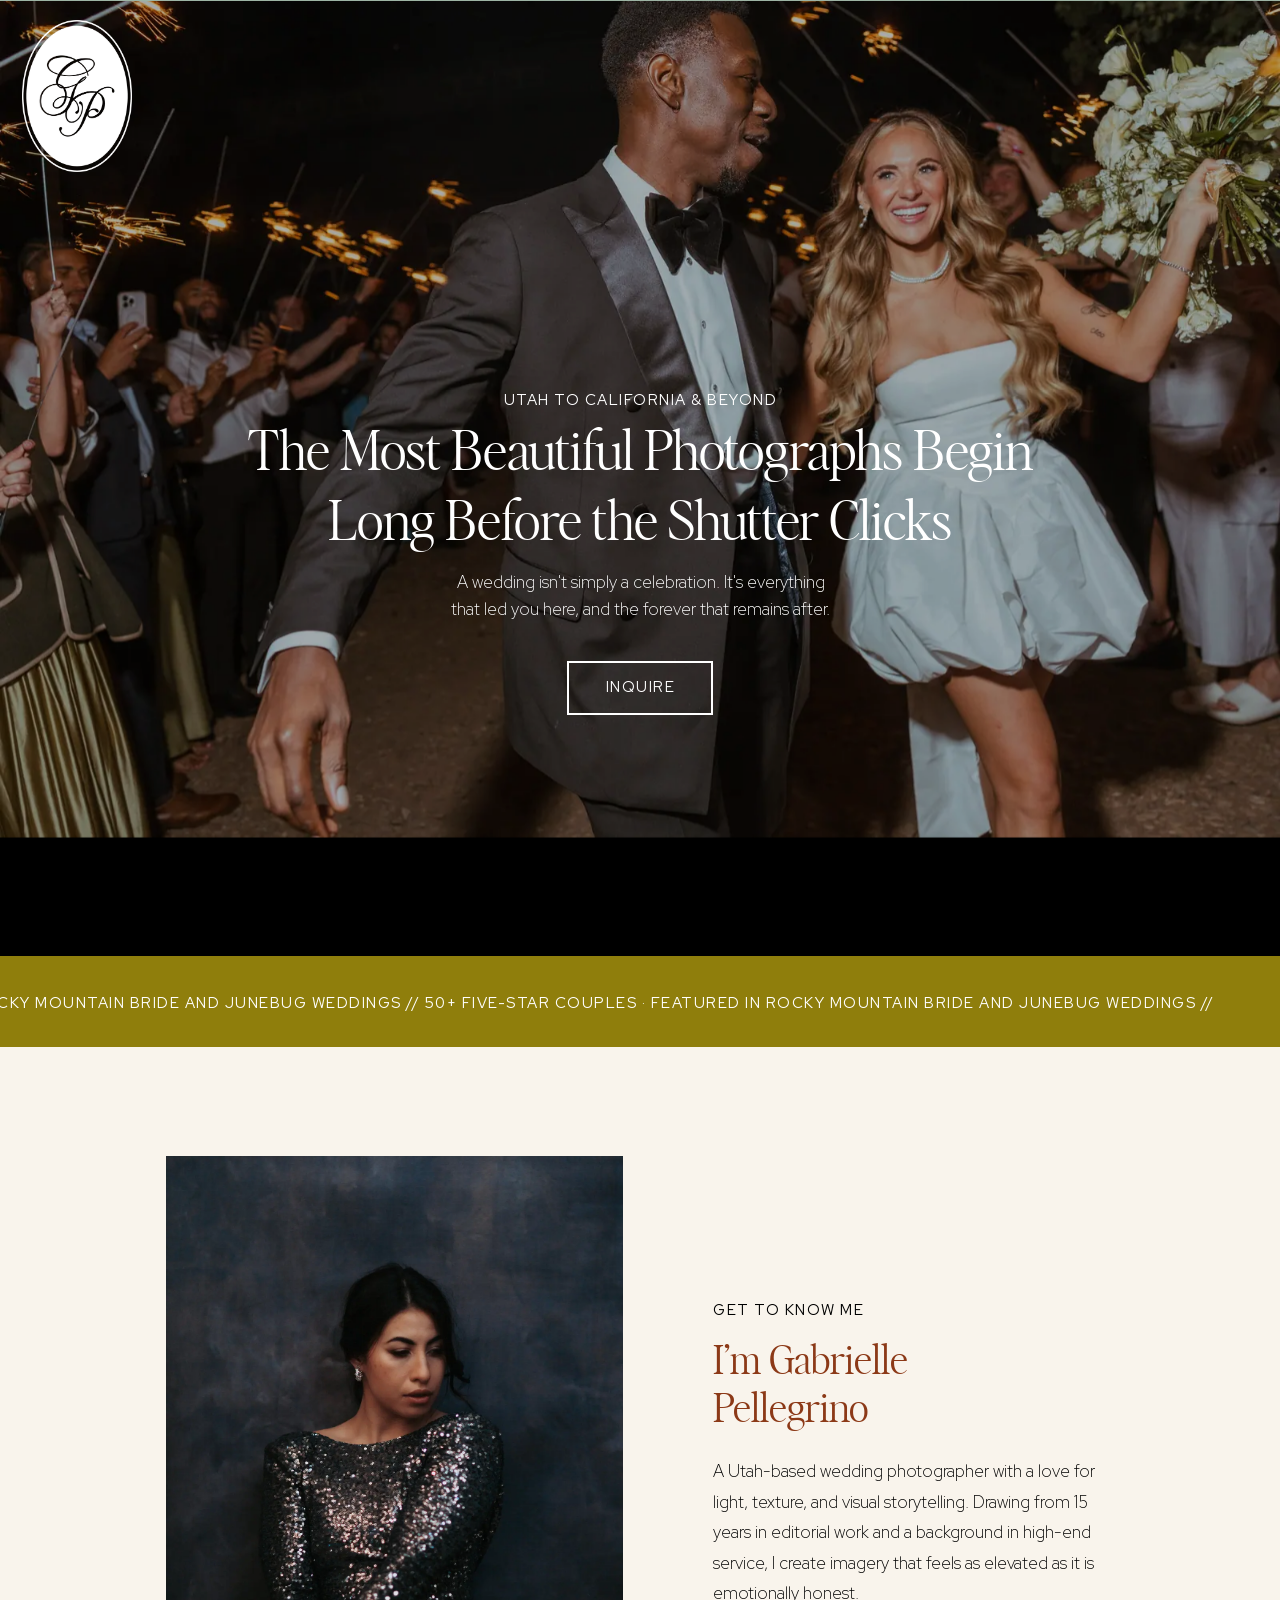
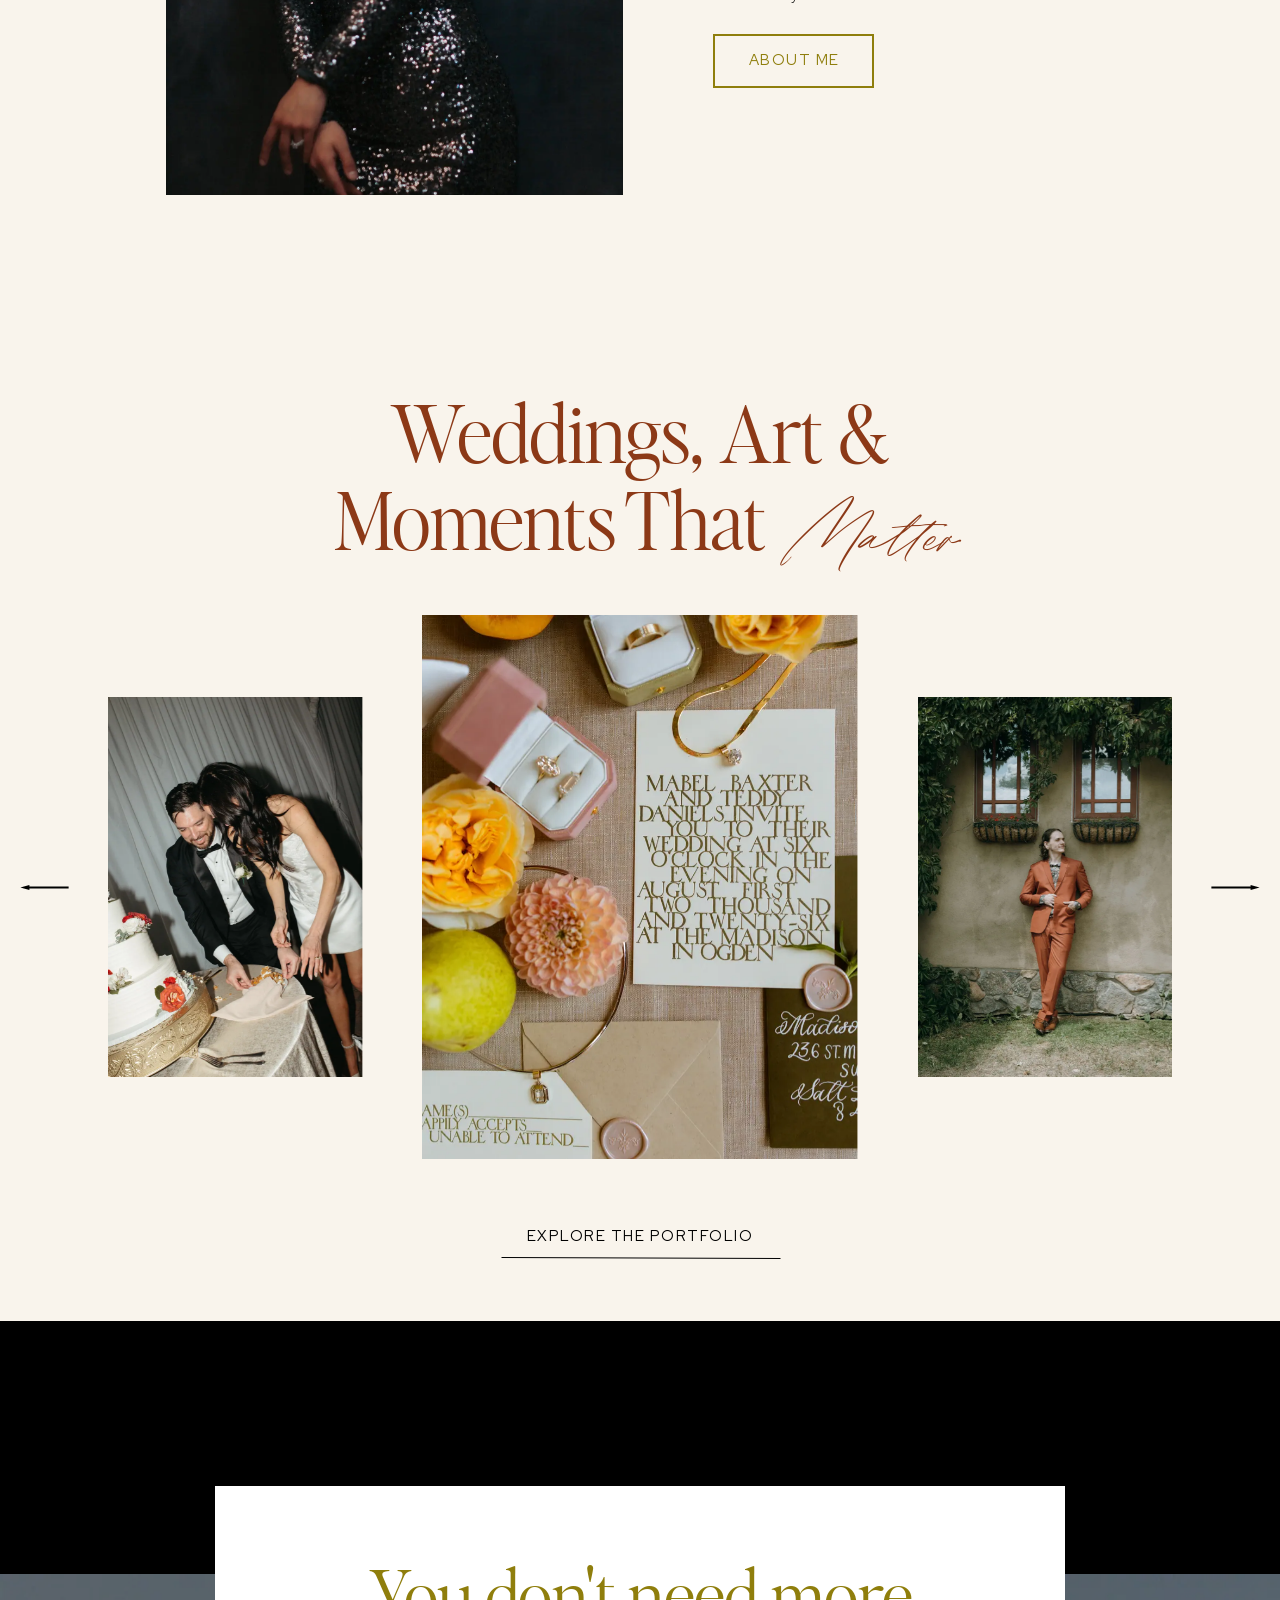
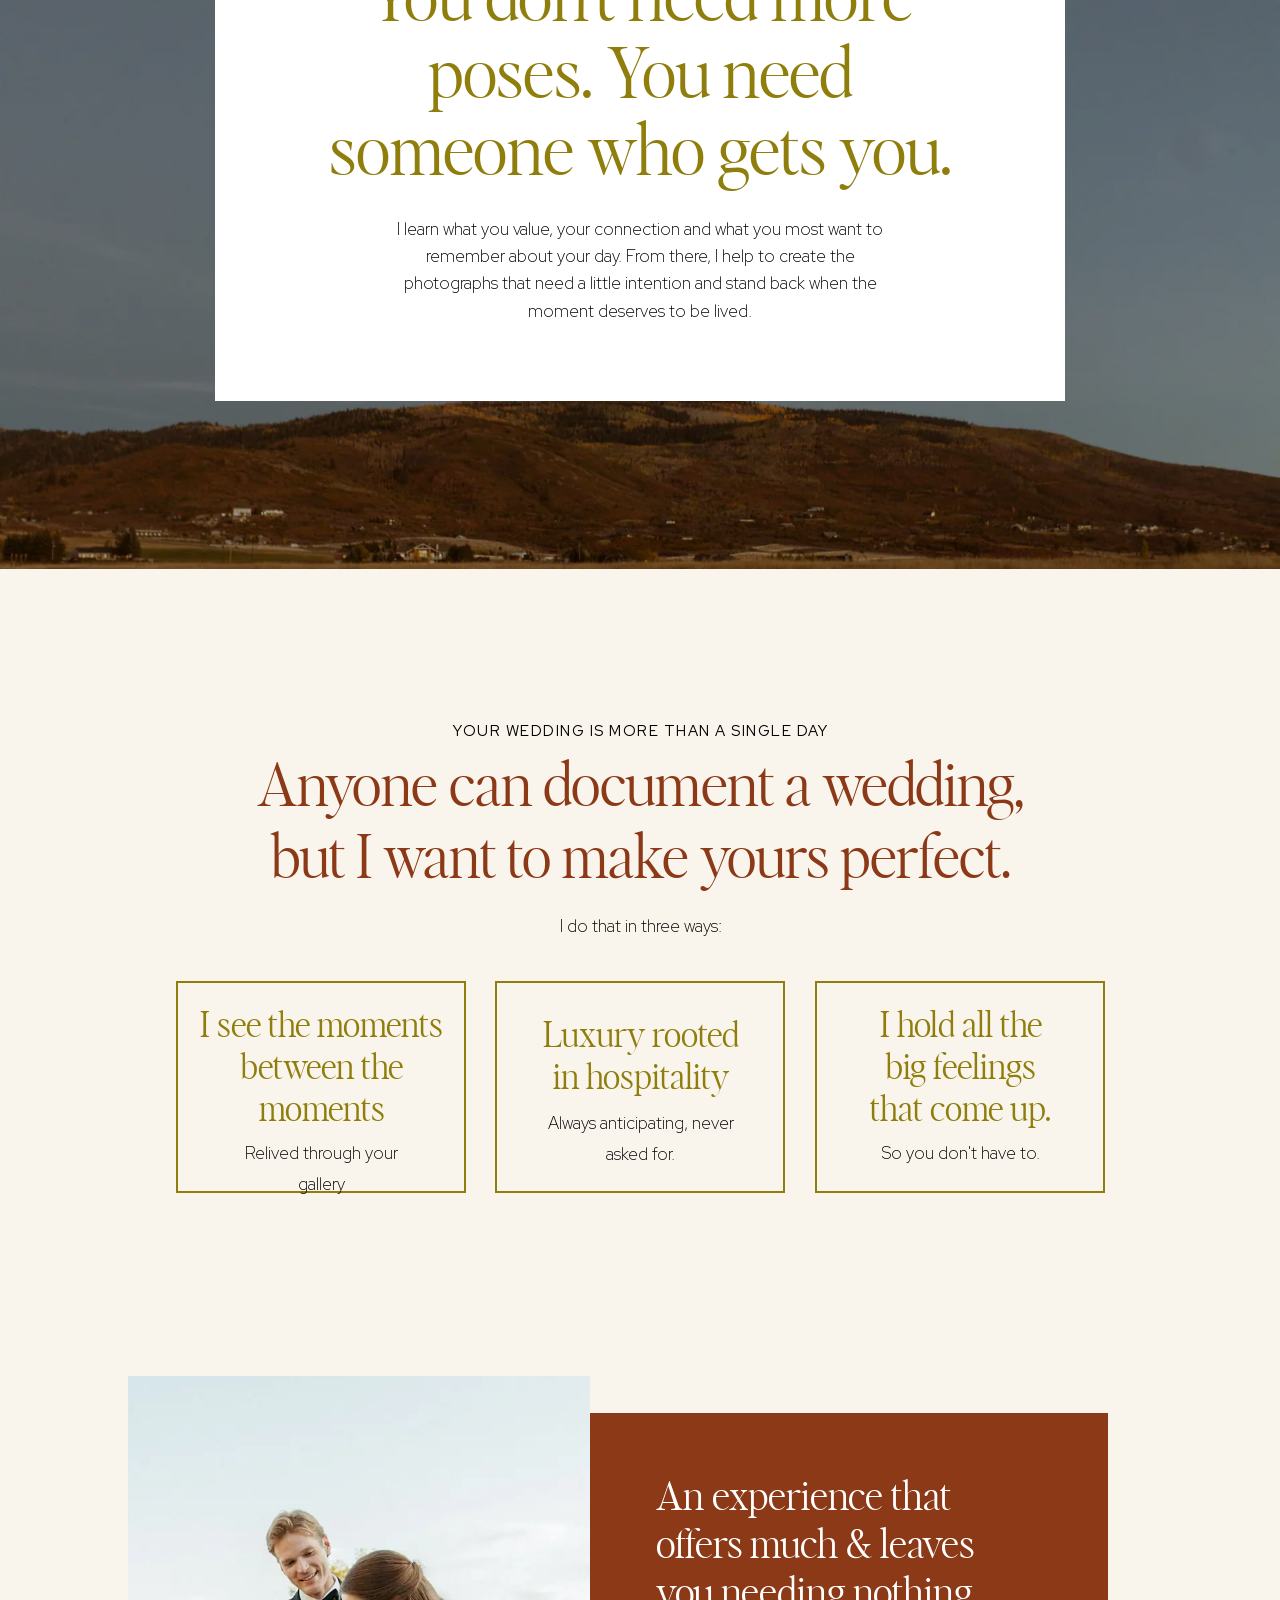
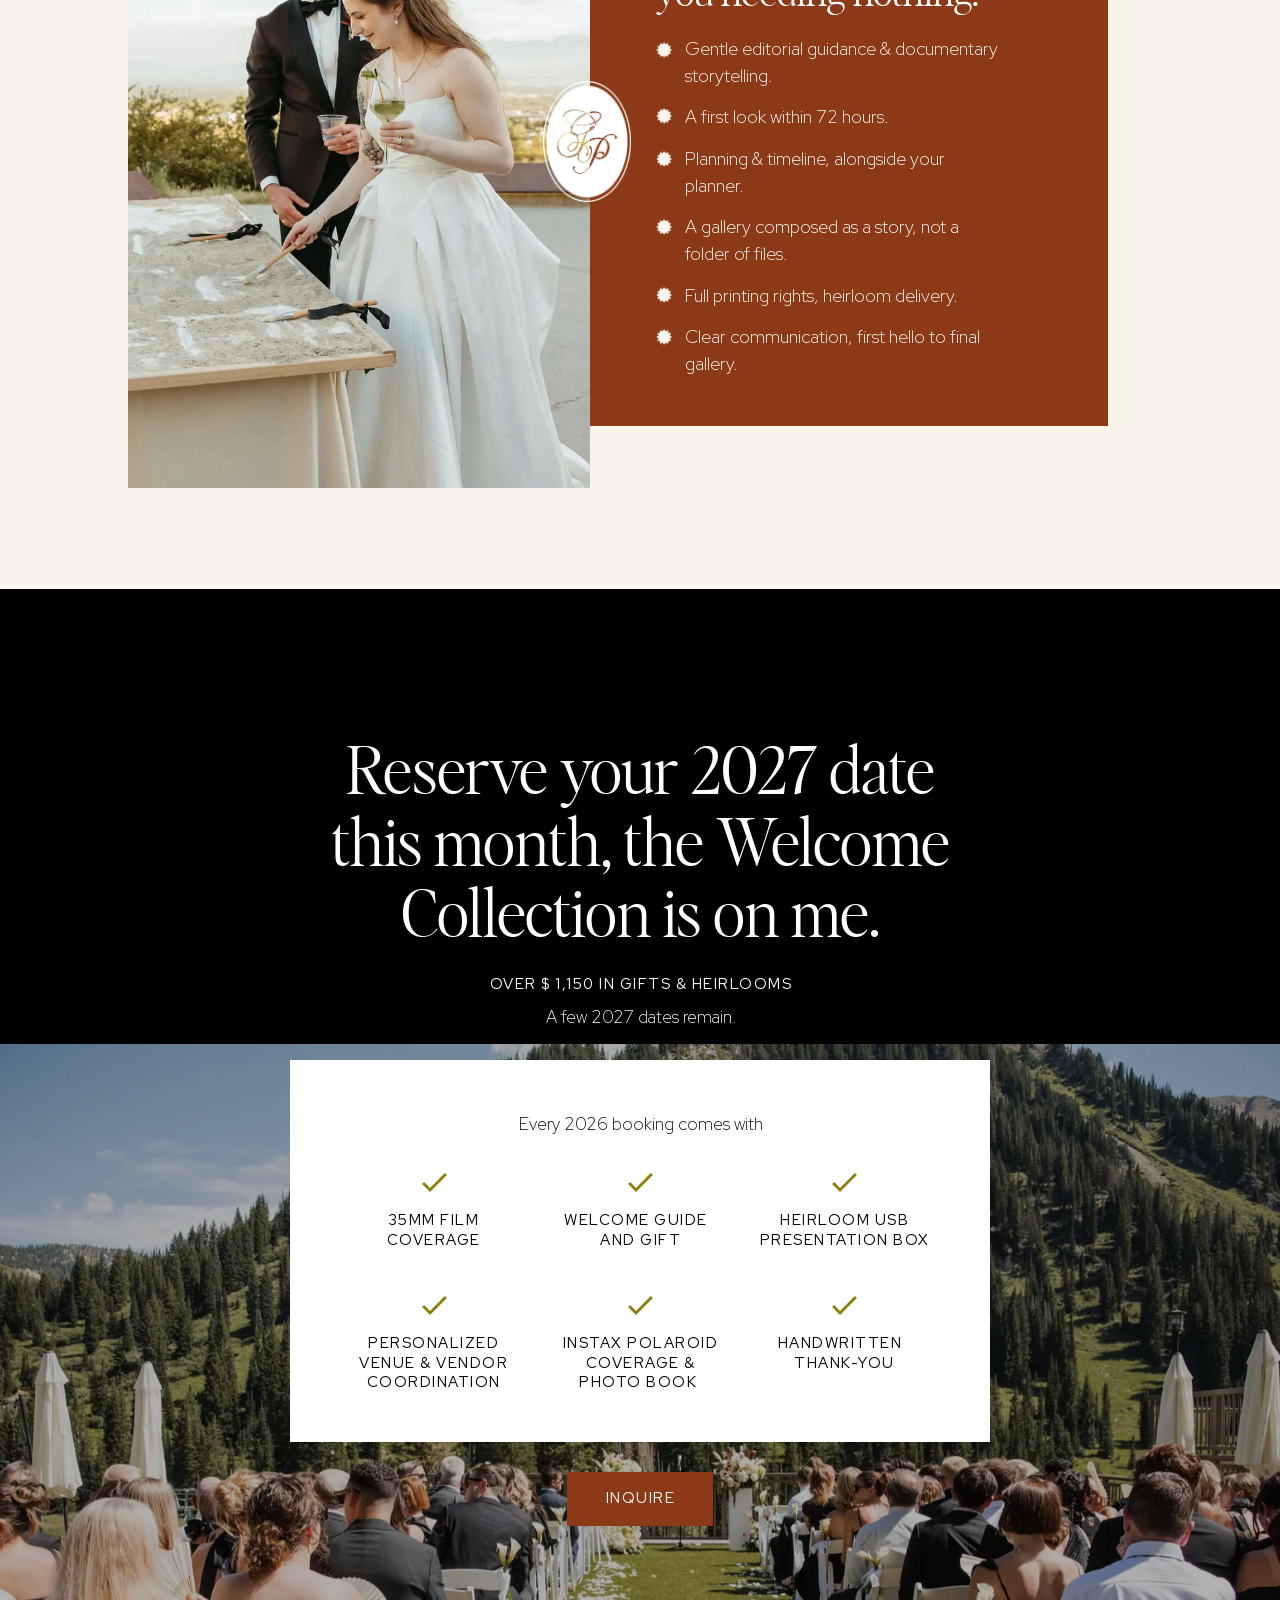
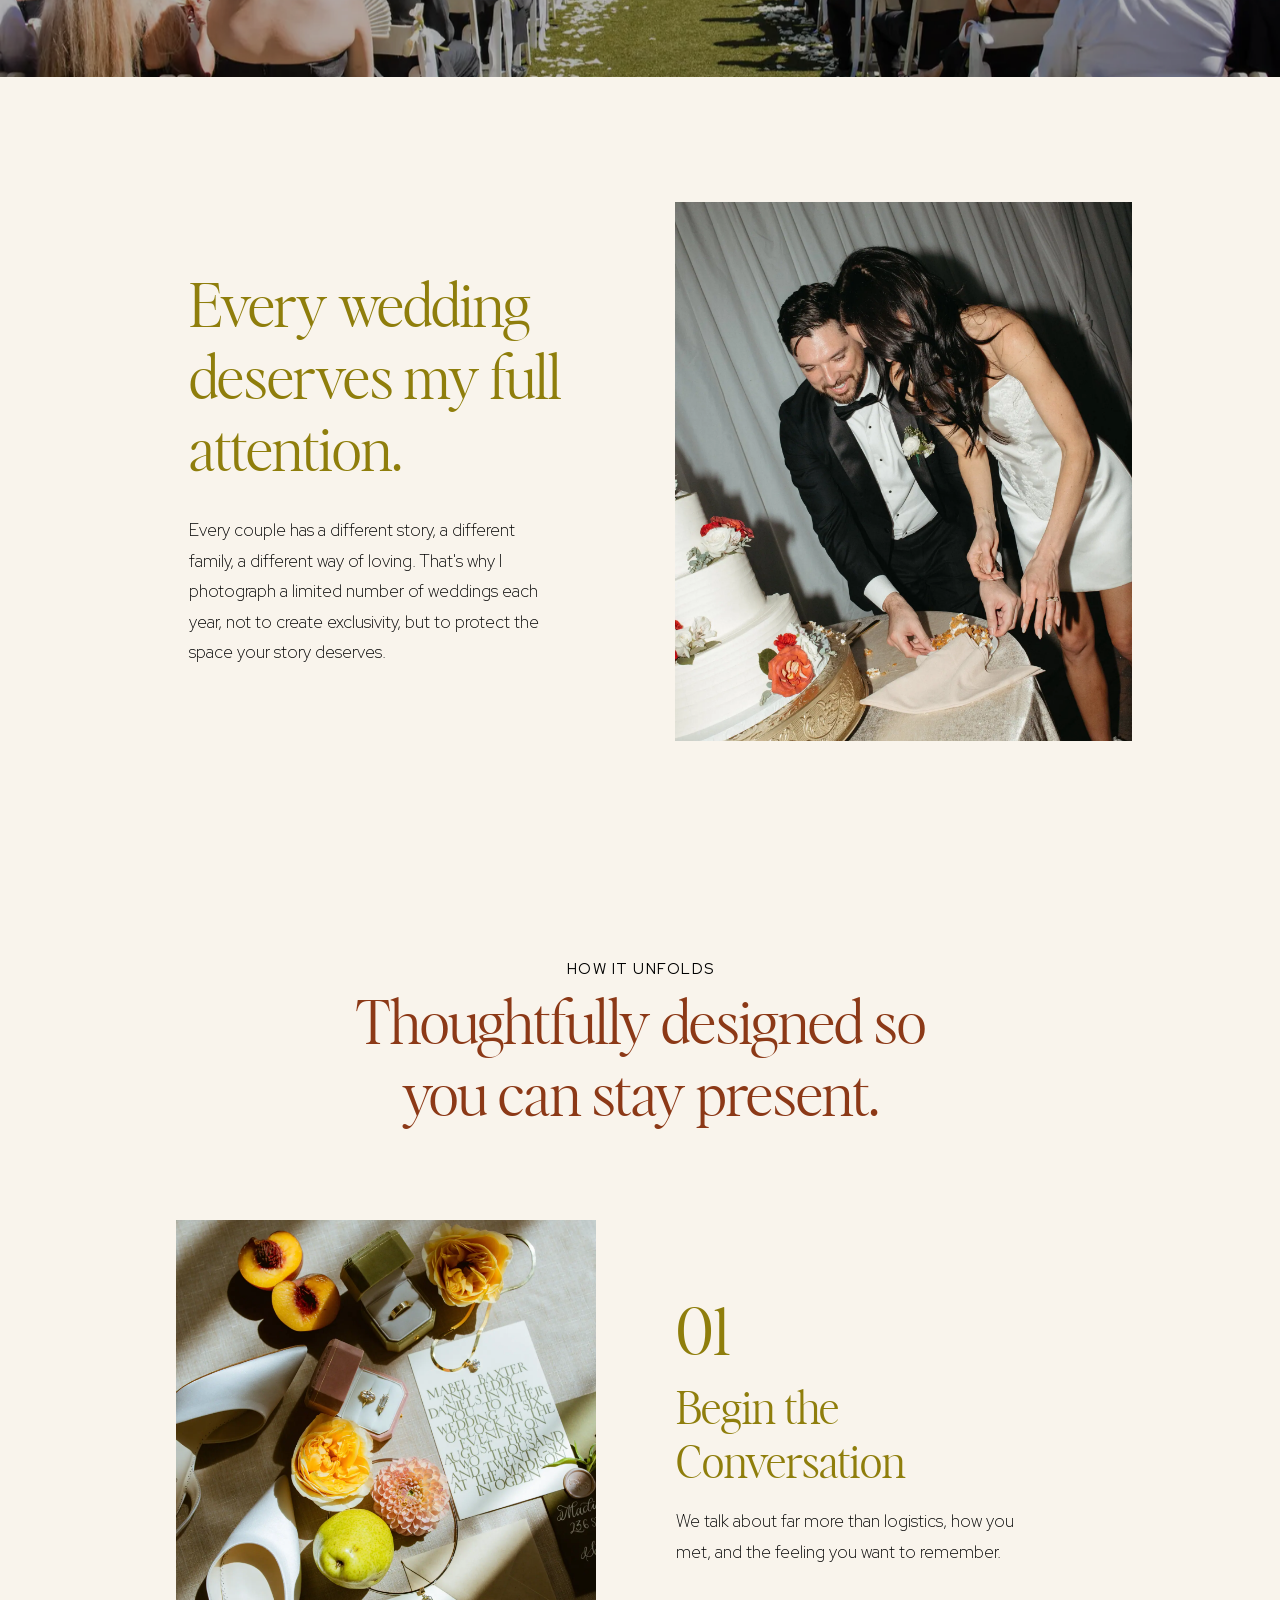
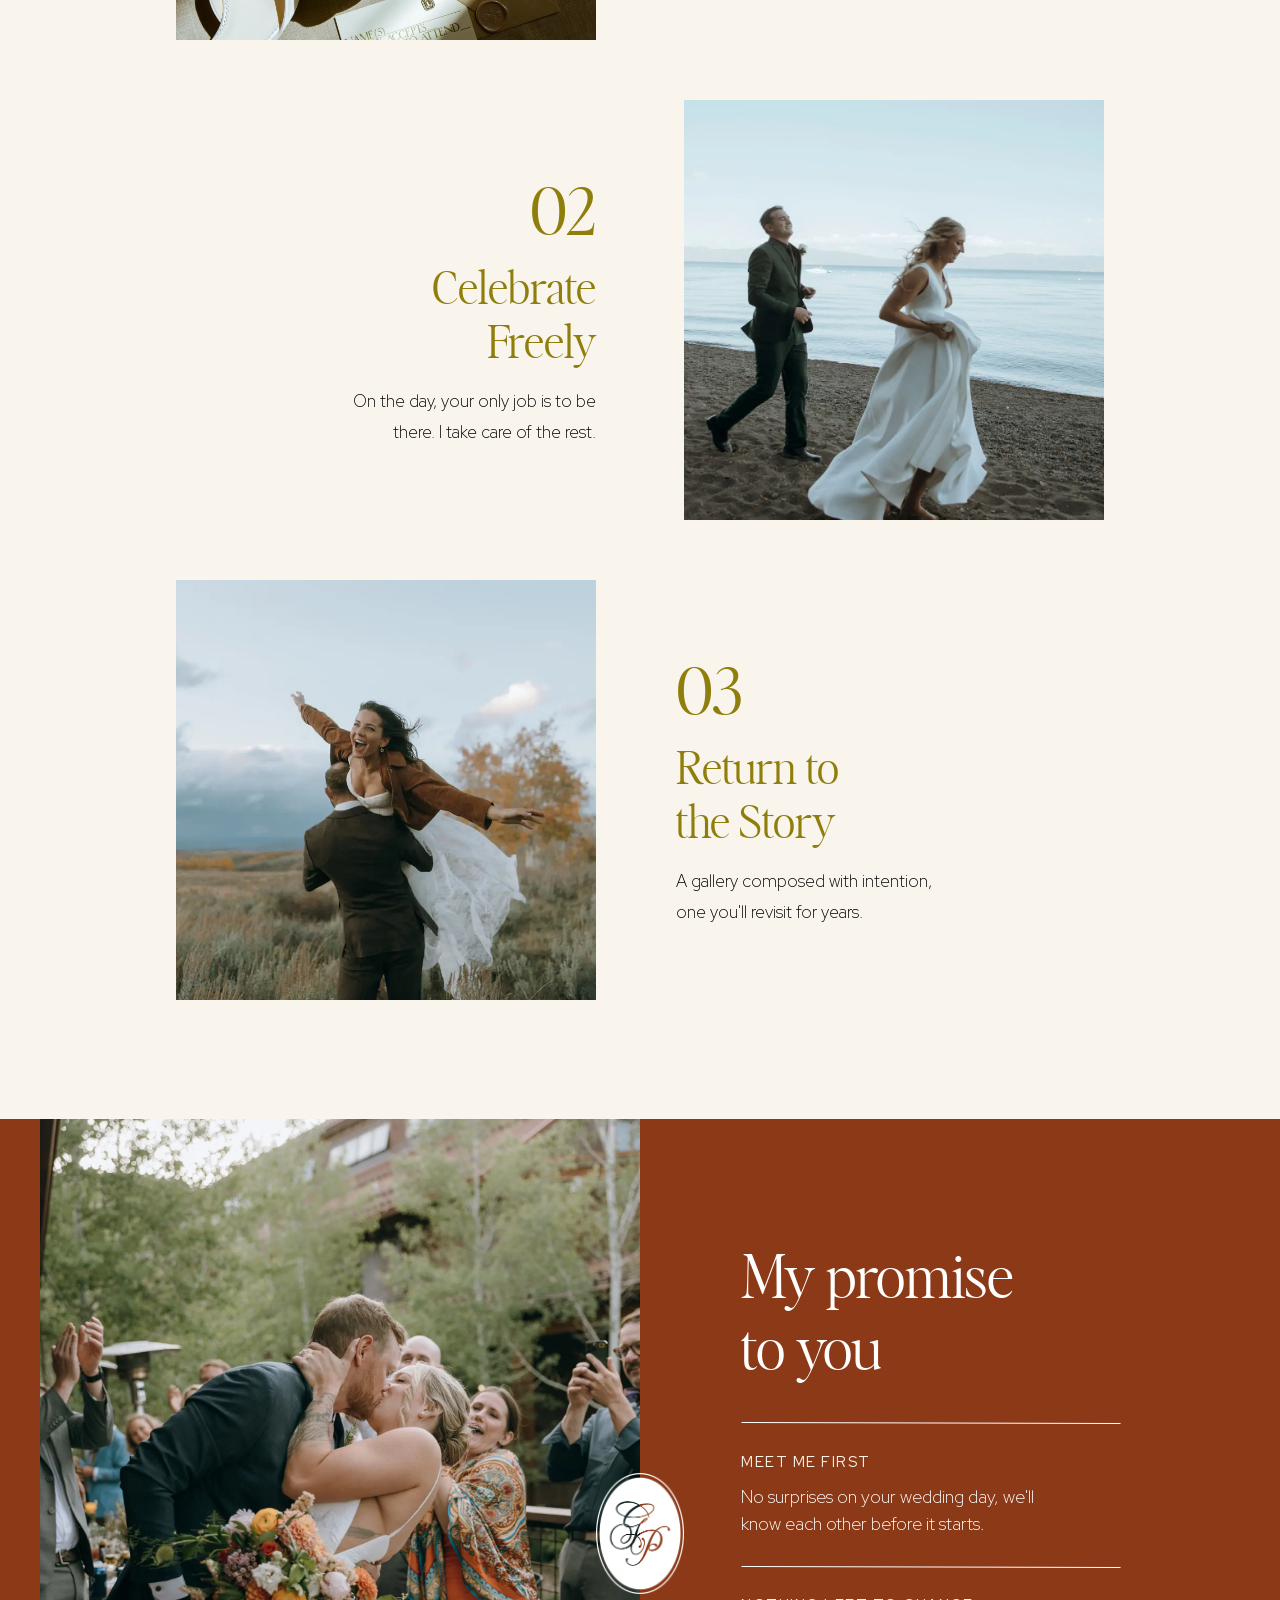
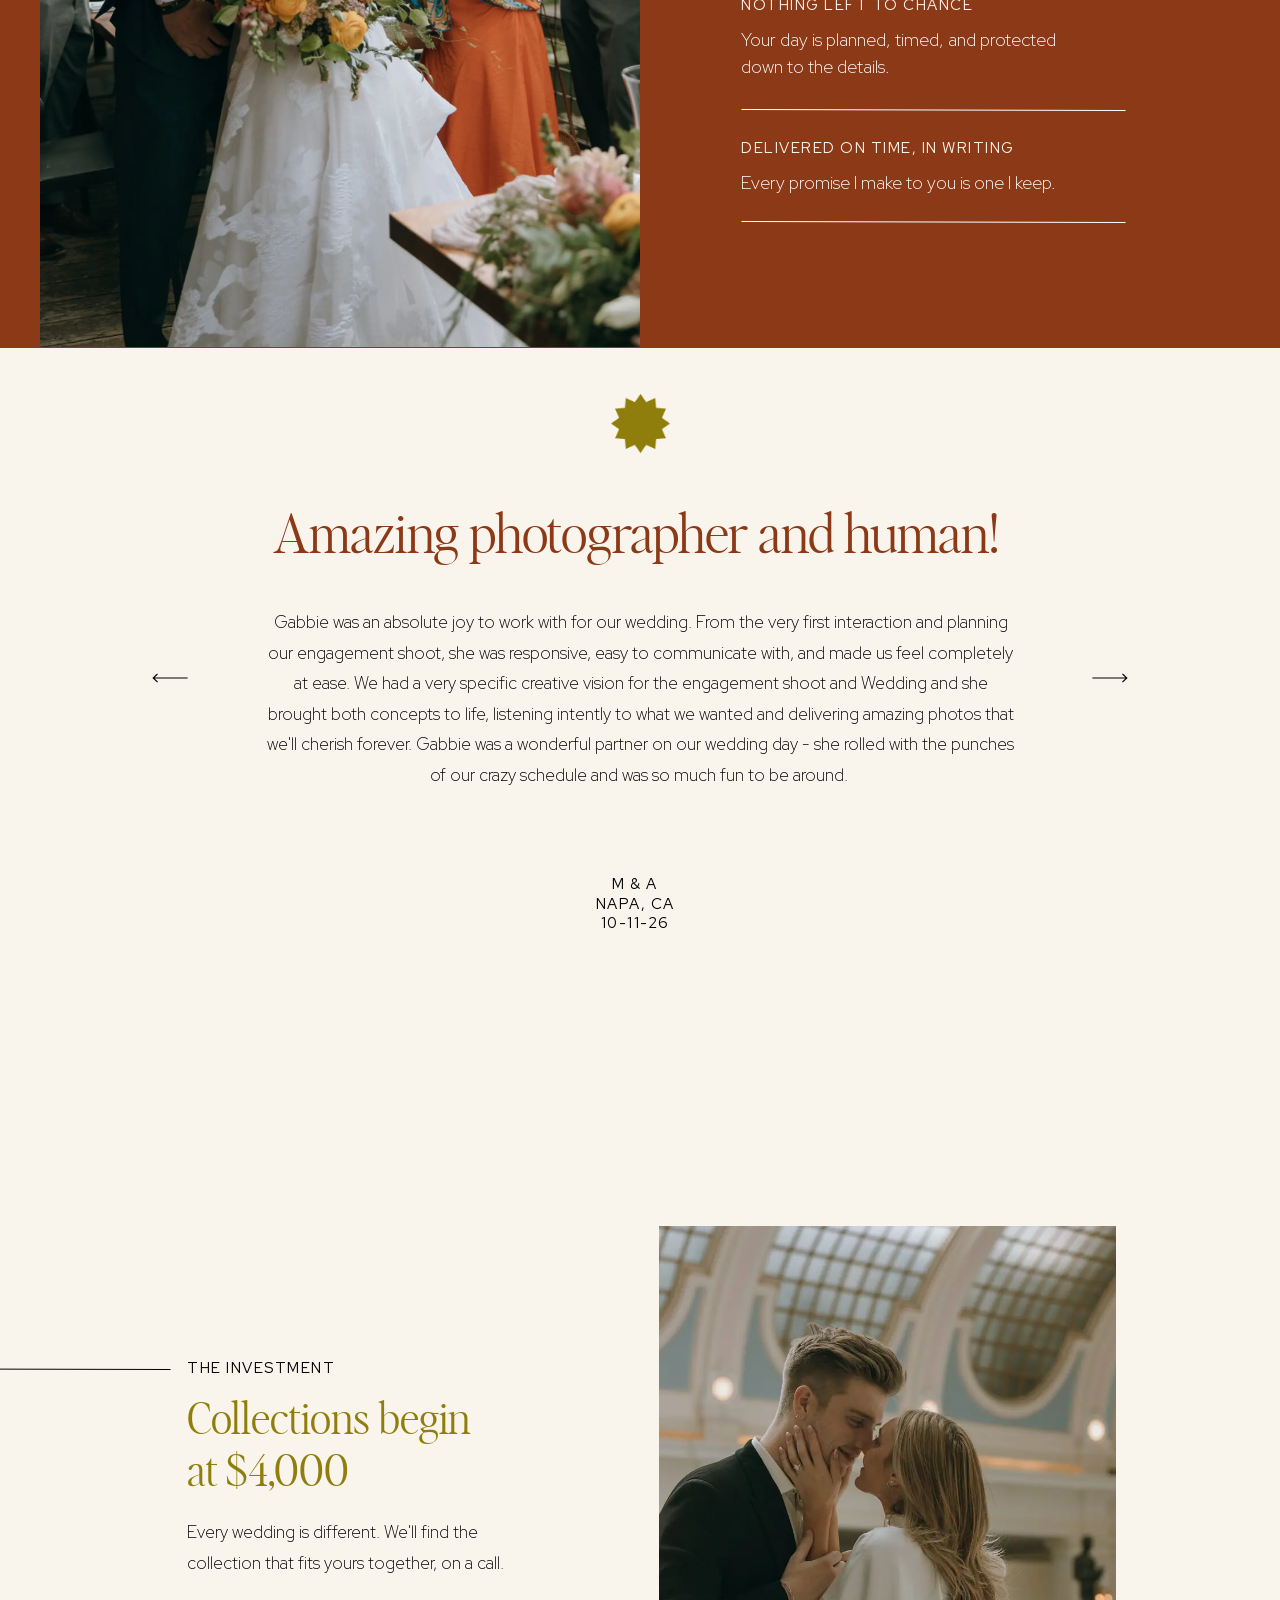
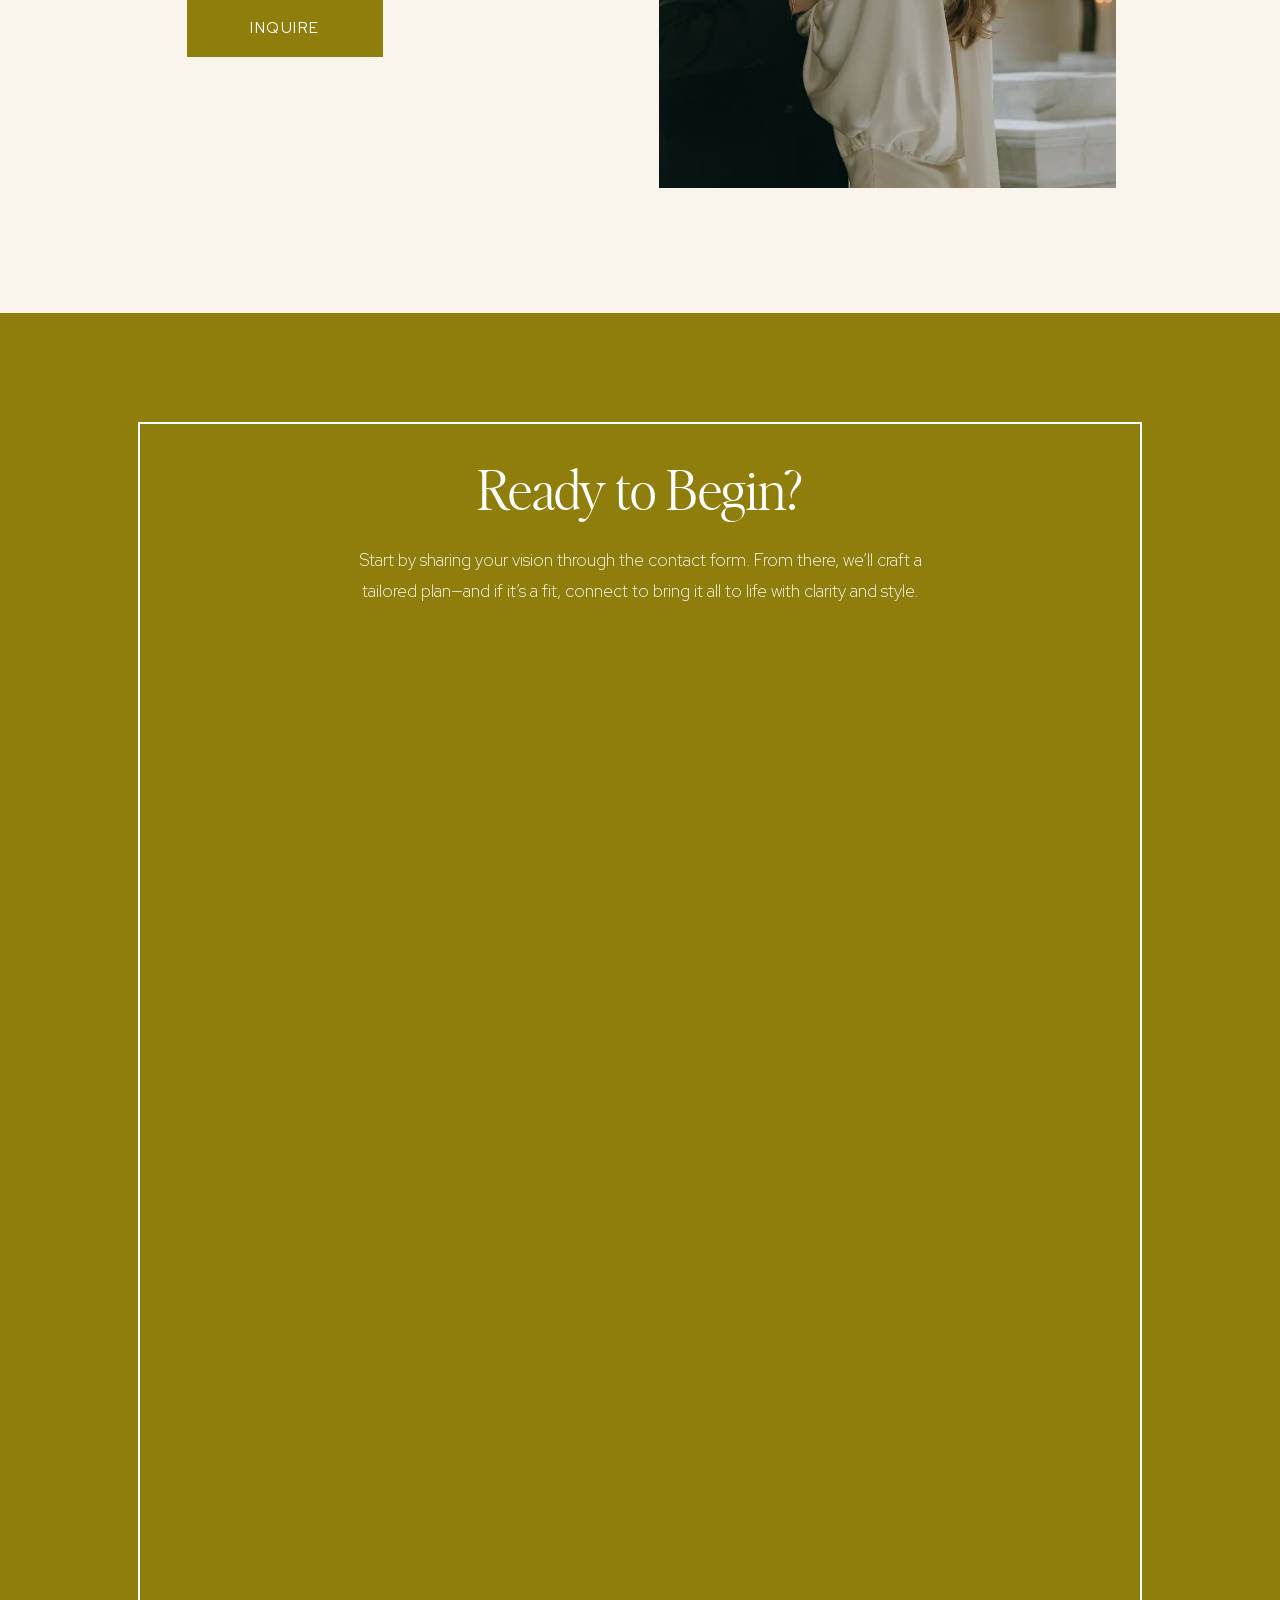
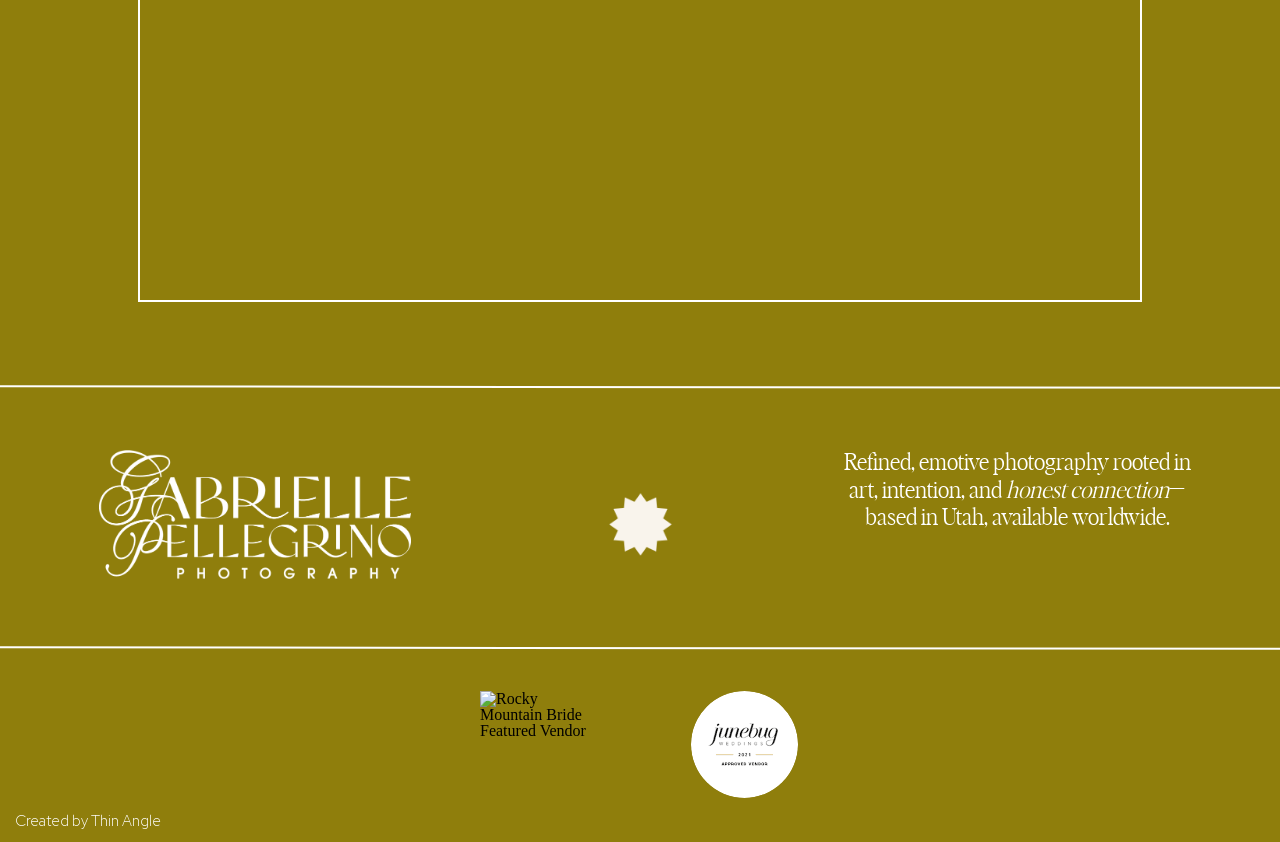
==== commit af2d40ea: "Add contact form section (Ads HoneyBook form), thank-you page, CDN stylesheets for GHL Co-Authored-B" ====
--- a/index.html
+++ b/index.html
@@ -16,9 +16,11 @@
 (function(){
 var H=document.documentElement,B=768;
 function layout(){var w=H.clientWidth||innerWidth,m=w<B;H.classList.toggle('m',m);H.classList.toggle('d',!m);
- var k=m?w/320:Math.min(1,w/1200);H.style.setProperty('--k',k);H.style.setProperty('--off',(m?0:Math.max(0,(w-1200)/2))+'px');window.__k=k;window.__m=m;
- var nh=m?544:898,ex=innerHeight/k-nh;H.style.setProperty('--wyc',(ex/2)+'px');H.style.setProperty('--wyb',ex+'px')}
-layout();addEventListener('resize',layout);window.__layout=layout;
+ var k=m?w/320:Math.min(1,w/1200);H.style.setProperty('--k',k);H.classList.toggle('zs',k!==1);H.style.setProperty('--off',(m?0:Math.max(0,(w-1200)/2))+'px');window.__k=k;window.__m=m;
+ var WH={"mobile-nav": {"d": 898, "m": 544}, "contact-form": {"d": 1673, "m": 1867}},md=m?'m':'d';Object.keys(WH).forEach(function(s){var el=document.querySelector('.sib-'+s);if(!el)return;var h=WH[s][md];
+  if(!h){el.style.removeProperty('height');el.style.setProperty('--wyc','0px');el.style.setProperty('--wyb','0px');return}
+  var ex=innerHeight/k-h;el.style.setProperty('--wyc',Math.max(0,ex/2)+'px');el.style.setProperty('--wyb',Math.max(0,ex)+'px');el.style.height=Math.max(h*k,innerHeight)+'px'})}
+layout();document.addEventListener('DOMContentLoaded',layout);addEventListener('resize',layout);window.__layout=layout;
 })();
 </script>
 <style>a,abbr,acronym,address,applet,article,aside,audio,b,big,blockquote,body,canvas,caption,center,cite,code,dd,del,details,dfn,div,dl,dt,em,embed,fieldset,figcaption,figure,footer,form,h1,h2,h3,h4,h5,h6,header,hgroup,html,i,iframe,img,ins,kbd,label,legend,li,mark,menu,nav,object,ol,output,p,pre,q,ruby,s,samp,section,small,span,strike,strong,sub,summary,sup,table,tbody,td,tfoot,th,thead,time,tr,tt,u,ul,var,video{border:0;font-size:100%;font:inherit;margin:0;padding:0;vertical-align:baseline}a,a:active,a:focus,a:link,a:visited{color:inherit;text-decoration:none}a:hover{text-decoration:none}article,aside,details,figcaption,figure,footer,header,hgroup,menu,nav,section{display:block}body{line-height:1}ol,ul{list-style:none}blockquote,q{quotes:none}blockquote:after,blockquote:before,q:after,q:before{content:"";content:none}table{border-collapse:collapse;border-spacing:0}html{-webkit-text-size-adjust:100%;-moz-text-size-adjust:100%;-ms-text-size-adjust:100%}body{position:relative}b,strong{font-weight:700}em,i{font-style:italic}input[type=email],input[type=password],input[type=text],textarea{border:0;-webkit-border-radius:0;-moz-border-radius:0;border-radius:0;-webkit-box-shadow:none;-moz-box-shadow:none;box-shadow:none;overflow-y:hidden;padding:0;resize:none}.sc{height:100%;margin:0 auto;max-height:5000em;pointer-events:none}.sc,.sp{position:relative;width:100%}.sp{min-width:320px;overflow-x:hidden;overflow-y:hidden}.sb{pointer-events:none;position:relative}.sb,.sb-f{width:100%}.sb-f{left:0;min-width:320px;position:fixed}.sb-ft{top:0}.sbfb{bottom:0}.sb-ai{display:none}.sb-c,.sb-i,.sb-m,.sb-o{background-position:50% 50%;background-repeat:no-repeat;background-size:cover;height:100%;left:0;position:absolute;top:0;width:100%}.sb-ip{background-position:top;background-repeat:no-repeat}.sb-if,.sb-ip{background-attachment:fixed}.sb-m,.sb-o{max-width:100%;overflow:hidden}.sb-m .sb-mc,.sb-o .sb-mcontent{display:block;height:auto;position:absolute;width:auto}.sb-m video{object-fit:cover}.media-align-top .sb-mc{top:0}.media-align-bottom .sb-mc{bottom:0}.media-align-left .sb-mc{left:0}.media-align-right .sb-mc{right:0}.sb-a,.sb-h{display:none}.ss{-webkit-animation-fill-mode:both;animation-fill-mode:both;display:none}.ss,.ss-s,.ss.sactive{height:100%;left:0;pointer-events:none;position:absolute;top:0;width:100%}.ss-s,.ss.sactive{display:block}.st{visibility:hidden}.se,.si-group{-webkit-animation-fill-mode:both;animation-fill-mode:both;box-sizing:border-box;display:block;outline:none;pointer-events:auto;position:absolute;-webkit-transform-origin:50% 50%;-ms-transform-origin:50% 50%;transform-origin:50% 50%}.sg-link-action{cursor:pointer}.se-t{background:transparent;border:0;height:100%;left:0;padding:0;position:absolute;top:0;width:100%}.se-t::-webkit-input-placeholder{color:inherit;opacity:.5}.se-t::-moz-placeholder{color:inherit;opacity:.5}.se-t:-ms-input-placeholder{color:inherit;opacity:.5}.se-t-list ol,.se-t-list ul{margin-left:1.4em}.se-t-list li{margin-left:1em;padding-left:.1em}.se-t-list ol{list-style:decimal}.se-t-list ul{list-style:disc}.se-rc a{text-decoration:underline}.se-rc a:hover{opacity:.8}.se-wpt-pc:after{clear:both;content:"";display:table}.se-wpt a:hover,.se-wpt-pc a,.se-wpt-pc a:active,.se-wpt-pc a:focus,.se-wpt-pc a:link,.se-wpt-pc a:visited{text-decoration:underline}.se-wpt a:hover{opacity:.8}.se-wpt b,.se-wpt strong{font-weight:700}.se-wpt em,.se-wpt i{font-style:italic}.se-wpt ol,.se-wpt ul{margin-left:20px}.se-wpt ol{list-style-type:decimal}.se-wpt p{overflow:inherit;text-overflow:inherit}.se-wpt-pc ul{list-style-type:disc}.se-wpt blockquote{background:hsla(0,0%,48%,.2);margin:1em;max-width:500px;padding:1em}.se-wpt input[type=text]{color:inherit}.se-wpt input[type=text],.se-wpt textarea{border:1px solid hsla(0,0%,48%,.5)}.sb-wp404{height:400px;position:relative;width:100%}.sb-wp404 .sc{pointer-events:auto;width:400px}.se-wpt img{height:auto;max-width:100%}.se-t:focus{border:0;outline:none}.se-i{background-position:50% 50%;background-repeat:no-repeat;background-size:cover;display:block}.se-icon,.se-line{height:100%;width:100%}.se-icon svg,.se-line svg{height:100%;vertical-align:top;width:100%}.se-i img{visibility:hidden}.se-gr,.se-i img{height:100%;width:100%}.se-svg{display:block}.se-svg svg{width:100%}.se-button,.se-simple{border:0 solid transparent;box-sizing:border-box;height:100%;width:100%}.se-button{align-items:center;cursor:pointer;display:flex;justify-content:center;min-height:fit-content;transition-property:opacity,border-color,border-width,border-style,border-radius,box-shadow,background-color}.se-button>*{user-select:none}.se:has(.se-button){cursor:pointer;min-height:fit-content;transition:none}.se-button span{line-height:1;min-height:fit-content;overflow:hidden;text-overflow:ellipsis;transition-property:opacity,color,font-size,letter-spacing,line-height,text-decoration,text-transform,font-family;white-space:nowrap}.se-ff textarea{box-sizing:border-box;display:block;height:100%;overflow:auto;position:absolute;resize:none;width:100%}.se-il{pointer-events:none}.sg-s{z-index:0}.d .se-bd,.m .se-bm{overflow:hidden}.sa{-webkit-animation-duration:1s;animation-duration:1s;-webkit-animation-fill-mode:both;animation-fill-mode:both}@-webkit-keyframes fadeIn{0%{opacity:0}to{opacity:1}}@keyframes fadeIn{0%{opacity:0}to{opacity:1}}.alignleft{display:inline;float:left}.alignright{display:inline;float:right}.aligncenter{display:block;margin-left:auto;margin-right:auto}.wp-caption.alignleft,blockquote.alignleft,img.alignleft{margin:.4em 1.6em 1.6em 0}.wp-caption.alignright,blockquote.alignright,img.alignright{margin:.4em 0 1.6em 1.6em}.wp-caption.aligncenter,blockquote.aligncenter,img.aligncenter{clear:both;margin-bottom:1.6em;margin-top:.4em}.wp-caption.aligncenter,.wp-caption.alignleft,.wp-caption.alignright{margin-bottom:1.2em}a img.alignright{float:right;margin:5px 0 20px 20px}a img.alignleft,a img.alignnone{margin:5px 20px 20px 0}a img.alignleft{float:left}a img.aligncenter{display:block;margin-left:auto;margin-right:auto}.wp-caption{background:#fff;border:1px solid #f0f0f0;max-width:96%;padding:5px 3px 10px;text-align:center}.wp-caption.alignleft,.wp-caption.alignnone{margin:5px 20px 20px 0}.wp-caption.alignright{margin:5px 0 20px 20px}.wp-caption img{border:0;height:auto;margin:0;max-width:98.5%;padding:0;width:auto}.wp-caption p.wp-caption-text{font-size:11px;line-height:17px;margin:0;padding:0 4px 5px}.screen-reader-text{clip:rect(1px,1px,1px,1px);height:1px;overflow:hidden;position:absolute!important;width:1px}.screen-reader-text:focus{clip:auto!important;background-color:#f1f1f1;border-radius:3px;box-shadow:0 0 2px 2px rgba(0,0,0,.6);color:#21759b;display:block;font-size:14px;font-size:.875rem;font-weight:700;height:auto;left:5px;line-height:normal;padding:15px 23px 14px;text-decoration:none;top:5px;width:auto;z-index:100000}.comment{padding:10px}.comments-area{border-top:1px solid #eaeaea;border-top:1px solid rgba(51,51,51,.1)}.comment-list{list-style-type:none!important;margin:5px}.comment-list p{padding-top:10px}.comment-alt{background-color:hsla(0,0%,49%,.1)}.comment-date{font-size:80%}.comment-edit{font-size:60%}.comment-form input[type=email],.comment-form input[type=text],.comment-form input[type=url],.comment-form textarea{box-sizing:border-box;font:inherit;max-width:100%}.comment-form label{display:block;line-height:1.5}.logged-in-as{line-height:1.5}input[type=submit]{background:none;border:1px solid hsla(0,0%,49%,.5);color:hsla(0,0%,49%,.5);cursor:pointer;font:inherit;margin-top:10px;padding:10px;width:auto}input{font:inherit}.sc ::-webkit-scrollbar{width:12px}.sc ::-webkit-scrollbar-track{-webkit-border-radius:10px;border-radius:10px;-webkit-box-shadow:inset 0 0 20px rgba(0,0,0,.15)}.sc ::-webkit-scrollbar-thumb{background:hsla(0,0%,59%,.2);-webkit-border-radius:10px;border-radius:10px;-webkit-box-shadow:inset 0 0 1px rgba(0,0,0,.25)}.sc ::-webkit-scrollbar-thumb:window-inactive{background:hsla(0,0%,59%,.1)}</style>
@@ -965,8 +967,9 @@
 @font-face{font-family:"OlivieSansScript";src:url(assets/fonts/olivie-script.woff) format("woff");font-display:swap}
 :root{--k:1;--off:0px}
 html,body{margin:0}
-.sc{zoom:var(--k)}
 .m .sc{width:320px!important}.d .sc{width:1200px!important}
+/* same scaling technique as the Showit engine: a scale transform (not CSS zoom) */
+.zs .sc{margin:0!important;transform:scale(var(--k));transform-origin:0 0}
 .lz .se-img{background-image:none!important}
 .sb-m{overflow:hidden}
 .sib-header{position:relative}
@@ -1090,6 +1093,16 @@
 .m .sie-mobile-nav_8{translate:0px var(--wyb)}
 .m .sie-mobile-nav_9{translate:0px var(--wyc)}
 .m .sie-mobile-nav_10{translate:0px var(--wyc)}
+.d .sie-contact-form_0{translate:0px var(--wyc)}
+.d .sie-contact-form_view-1_0{translate:0px var(--wyc)}
+.d .sie-contact-form_view-1_1{translate:0px var(--wyc)}
+.d .sie-contact-form_view-1_2{translate:0px var(--wyc)}
+.m .sie-contact-form_0{translate:0px var(--wyc)}
+.m .sie-contact-form_view-1_0{translate:0px var(--wyc)}
+.m .sie-contact-form_view-1_1{translate:0px var(--wyc)}
+.m .sie-contact-form_view-1_2{translate:0px var(--wyc)}
+.m .sie-footer_view-1_15{height:auto!important}
+.m .sie-contact-form_view-1_0{height:auto!important}
 .d .sib-header{height:calc(1px * var(--k))}
 .m .sib-header{height:calc(1px * var(--k))}
 .d .sib-hero{height:calc(955px * var(--k))}
@@ -1166,16 +1179,76 @@
 @media (max-width:767px){.ab-p{margin:0;min-height:100%;padding:64px 26px 56px}.ab-x{margin:-48px -14px 0 0}
  .ab-r,.ab-r.rev{grid-template-columns:1fr;gap:28px;margin-bottom:56px}.ab-r.rev .ab-im{order:0}
  .ab-sc{font-size:38px}.ab-h{font-size:30px}.ab-n{grid-template-columns:1fr;gap:26px}.ab-n b{font-size:44px}.ab-p{font-size:16px}}
-</style>
+
+
+.m .sib-contact-form {height:1867px;}
+
+.d .sib-contact-form {height:1673px;}
+
+.m .sib-contact-form .ss-bg {background-color:rgba(143,126,12,1);}
+
+.d .sib-contact-form .ss-bg {background-color:rgba(143,126,12,1);}
+
+.m .sib-contact-form.sb-nm-dH .sc {height:1867px;}
+
+.d .sib-contact-form.sb-nd-wH .sc {height:1673px;}
+
+.d .sie-contact-form_0 {left:98px;top:109px;width:1004px;height:1480px;}
+
+.m .sie-contact-form_0 {left:5px;top:106px;width:310px;height:1718px;}
+
+.d .sie-contact-form_0 .se-simple:hover {}
+
+.m .sie-contact-form_0 .se-simple:hover {}
+
+.d .sie-contact-form_0 .se-simple {border-color:rgba(255,255,255,1);border-width:2px;border-style:solid;background-color:rgba(0,0,0,0);border-radius:inherit;}
+
+.m .sie-contact-form_0 .se-simple {border-color:rgba(255,255,255,1);border-width:2px;border-style:solid;background-color:rgba(0,0,0,0);border-radius:inherit;}
+
+.m .sib-contact-form .sis-contact-form_view-1 {background-color:rgba(0,0,0,0);}
+
+.d .sib-contact-form .sis-contact-form_view-1 {background-color:rgba(0,0,0,0);}
+
+.d .sie-contact-form_view-1_0 {left:153px;top:326px;width:895px;height:1294px;}
+
+.m .sie-contact-form_view-1_0 {left:22px;top:291px;width:276px;height:1509px;}
+
+.d .sie-contact-form_view-1_0 .si-embed {transform-origin:left top 0;transform:scale(1, 1);width:895px;height:1294px;}
+
+.m .sie-contact-form_view-1_0 .si-embed {transform-origin:left top 0;transform:scale(1, 1);width:276px;height:1509px;}
+
+.d .sie-contact-form_view-1_1 {left:357px;top:149px;width:485px;height:59px;}
+
+.m .sie-contact-form_view-1_1 {left:34px;top:130px;width:252px;height:41px;}
+
+.d .sie-contact-form_view-1_1-text {color:rgba(255,255,255,1);text-align:center;}
+
+.m .sie-contact-form_view-1_1-text {color:rgba(255,255,255,1);text-align:center;}
+
+.d .sie-contact-form_view-1_2 {left:316px;top:232px;width:568px;height:94px;}
+
+.m .sie-contact-form_view-1_2 {left:30px;top:183px;width:261px;height:91px;}
+
+.d .sie-contact-form_view-1_2-text {color:rgba(255,255,255,1);text-align:center;}
+
+.m .sie-contact-form_view-1_2-text {color:rgba(255,255,255,1);text-align:center;}</style>
 
 </head>
 <body>
     
     
 
-    <div id="si-sp" class="sp"><div id="mobile-nav" data-bid="mobile-nav" class="sb sib-mobile-nav sb-nm-wH sb-nd-wH sb-lm sb-ld"><div class="ss-s ss-bg"><div class="sb-m"><picture><source media="(max-width:767px)" srcset="assets/i/RSsGu5BxWDqWDsWwaJfJkw-800.webp 800w, assets/i/RSsGu5BxWDqWDsWwaJfJkw-400.webp 400w" sizes="100vw"><img class="bgi" src="assets/i/RSsGu5BxWDqWDsWwaJfJkw-1600.webp" srcset="assets/i/RSsGu5BxWDqWDsWwaJfJkw-1600.webp 1600w, assets/i/RSsGu5BxWDqWDsWwaJfJkw-800.webp 800w" sizes="100vw" alt="" loading="lazy" decoding="async"></picture></div><div class="sc" style="width:1200px"><div data-sid="mobile-nav_0" class="sie-mobile-nav_0 se se-pc"><div class="se-icon"><svg xmlns="http://www.w3.org/2000/svg" viewBox="0 0 512 512"><path d="M405 136.798L375.202 107 256 226.202 136.798 107 107 136.798 226.202 256 107 375.202 136.798 405 256 285.798 375.202 405 405 375.202 285.798 256"/></svg></div></div><a href="https://gabriellepellegrino.com/services" target="_self" class="sie-mobile-nav_1 se" data-sid="mobile-nav_1"><nav class="se-t sie-mobile-nav_1-text st-m-paragraph st-d-paragraph">Services<br></nav></a><a href="https://www.instagram.com/gpellegrino.photo/" target="_blank" class="sie-mobile-nav_2 se" data-sid="mobile-nav_2" aria-label="Gabrielle on Instagram"><div class="se-icon"><svg xmlns="http://www.w3.org/2000/svg" viewBox="0 0 512 512"><path d="M338,54.63H174c-62.72,0-114,51.32-114,114V343.33c0,62.72,51.32,114,114,114H338c62.72,0,114-51.32,114-114V168.67C452,105.94,400.68,54.63,338,54.63Zm83.91,288.71A84.24,84.24,0,0,1,338,427.24H174a84.24,84.24,0,0,1-83.91-83.91V168.67A84.24,84.24,0,0,1,174,84.76H338a84.24,84.24,0,0,1,83.91,83.91Z"/><path d="M255.77,148.18A107.94,107.94,0,1,0,363.71,256.13,107.94,107.94,0,0,0,255.77,148.18Zm-.52,178.71a70.68,70.68,0,1,1,70.68-70.68A70.68,70.68,0,0,1,255.25,326.9Z"/><circle cx="365.44" cy="146.5" r="25.56"/></svg></div></a><a href="https://gabriellepellegrino.com/portfolio" target="_self" class="sie-mobile-nav_3 se" data-sid="mobile-nav_3"><nav class="se-t sie-mobile-nav_3-text st-m-paragraph st-d-paragraph">portfolio<br></nav></a><a href="https://gabriellepellegrino.com/about" target="_self" class="sie-mobile-nav_4 se" data-sid="mobile-nav_4"><nav class="se-t sie-mobile-nav_4-text st-m-paragraph st-d-paragraph">about<br><br></nav></a><a href="https://gabriellepellegrino.com/contact" target="_self" class="sie-mobile-nav_5 se" data-sid="mobile-nav_5"><nav class="se-t sie-mobile-nav_5-text st-m-title st-d-title">Contact</nav></a><a href="https://gabriellepellegrino.com/" target="_self" class="sie-mobile-nav_6 se" data-sid="mobile-nav_6"><nav class="se-t sie-mobile-nav_6-text st-m-paragraph st-d-paragraph">Home<br></nav></a><div class="str-im str-id" data-tran="mobile-nav_7"><div data-sid="mobile-nav_7" class="sie-mobile-nav_7 se"><p class="se-t sie-mobile-nav_7-text st-m-subheading st-d-subheading se-rc">&nbsp; // Park City &amp; SALT LAKE CITY EDITORIAL WEDDING PHOTOGRAPHY //<br></p></div></div><div class="str-im str-id" data-tran="mobile-nav_8"><div data-sid="mobile-nav_8" class="sie-mobile-nav_8 se"><p class="se-t sie-mobile-nav_8-text st-m-subheading st-d-subheading se-rc">// PARK CITY &amp; SALT LAKE CITY PARK CITY &amp; SALT LAKE CITY EDITORIAL WEDDING PHOTOGRAPHY &nbsp;//&nbsp;</p></div></div><a href="https://gabriellepellegrino.com/blog" target="_self" class="sie-mobile-nav_9 se" data-sid="mobile-nav_9"><nav class="se-t sie-mobile-nav_9-text st-m-title st-d-title">Blog</nav></a><a href="https://gabriellepellegrino.com/venues" target="_self" class="sie-mobile-nav_10 se" data-sid="mobile-nav_10"><nav class="se-t sie-mobile-nav_10-text st-m-paragraph st-d-paragraph">Venues<br></nav></a></div></div></div><div id="header" data-bid="header" class="sb sib-header sb-ps"><div class="ss-s ss-bg"><div class="sc" style="width:1200px"><div class="sie-header_0 se" data-sid="header_0"><div style="width:100%;height:100%" data-img="header_0" class="se-img se-gr slzy"><span role="img" aria-label="Utah Wedding Photographer"></span></div><noscript><img src="//static.showit.co/200/vlVHpZ6qh-Bn4VFz_IeLcA/308146/gabrielle-pellegrino--submark-1-white-rgb-900px-w-72ppi.png" class="se-img" alt="Utah Wedding Photographer" title="gabrielle-pellegrino--submark-1-white-rgb-900px-w-72ppi"/></noscript></div><a href="#/" target="_self" class="sie-header_1 se se-pc se-sl" data-sid="header_1" data-scrollto="#null" aria-label="Open menu"><div class="se-icon"><svg xmlns="http://www.w3.org/2000/svg" viewBox="0 0 512 512"><path d="M80 304h352v16H80zM80 248h352v16H80zM80 192h352v16H80z"/></svg></div></a></div></div></div><div id="hero" data-bid="hero" class="sb sib-hero"><div class="ss-s ss-bg"><div class="sb-m ssp-d ssp-m"><picture><source media="(max-width:767px)" srcset="assets/i/BNsaUvwsZakF_SGsjJeU9Q-800.webp 800w, assets/i/BNsaUvwsZakF_SGsjJeU9Q-400.webp 400w" sizes="100vw"><img class="bgi" src="assets/i/wPrCTloMI8xE-EUp9S5bJQ-1600.webp" srcset="assets/i/wPrCTloMI8xE-EUp9S5bJQ-1600.webp 1600w, assets/i/wPrCTloMI8xE-EUp9S5bJQ-800.webp 800w" sizes="100vw" alt="" fetchpriority="high" decoding="async"></picture></div><div class="sc" style="width:1200px"><div data-sid="hero_0" class="sie-hero_0 se"><p class="se-t sie-hero_0-text st-m-paragraph st-d-paragraph se-rc">A wedding isn't simply a celebration. It's everything that led you here, and the forever that remains after.<br></p></div><div data-sid="hero_1" class="sie-hero_1 se"><h1 class="se-t sie-hero_1-text st-m-title st-d-title se-rc">The Most Beautiful Photographs Begin<br>Long Before the Shutter Clicks<br></h1></div><div data-sid="hero_2" class="sie-hero_2 se"><h2 class="se-t sie-hero_2-text st-m-subheading st-d-subheading se-rc">Utah to California &amp; Beyond<br></h2></div><div data-sid="hero_3" data-sg-link="{&quot;type&quot;:&quot;page&quot;,&quot;target&quot;:&quot;/contact&quot;}" class="sie-hero_3 si-group sg-link-action 0USr3wDgu trigger-child-hovers"><div data-sid="hero_0USr3wDgu_0" class="sie-hero_0USr3wDgu_0 se" data-pid="0USr3wDgu"><div class="se-simple"></div></div><div data-sid="hero_0USr3wDgu_1" class="sie-hero_0USr3wDgu_1 se" data-pid="0USr3wDgu"><p class="se-t sie-hero_0USr3wDgu_1-text st-m-subheading st-d-subheading se-rc">INQUIRE<br bis_size="{&quot;x&quot;:152,&quot;y&quot;:29,&quot;w&quot;:0,&quot;h&quot;:17,&quot;abs_x&quot;:582,&quot;abs_y&quot;:596}"></p></div></div></div></div></div><div id="ticker" data-bid="ticker" class="sb sib-ticker"><div class="ss-s ss-bg"><div class="sc" style="width:1200px"><div class="str-im str-id" data-tran="ticker_0"><div data-sid="ticker_0" class="sie-ticker_0 se"><h2 class="se-t sie-ticker_0-text st-m-subheading st-d-subheading se-rc">50+ FIVE-STAR COUPLES · featured in Rocky Mountain Bride and Junebug Weddings // 50+ FIVE-STAR COUPLES · featured in Rocky Mountain Bride and Junebug Weddings // 50+ FIVE-STAR COUPLES · featured in Rocky Mountain Bride and Junebug Weddings 50+ FIVE-STAR COUPLES · featured in Rocky Mountain Bride and Junebug Weddings // 50+ FIVE-STAR COUPLES · featured in Rocky Mountain Bride and Junebug Weddings //</h2></div></div></div></div></div><div id="about" data-bid="about" class="lz sb sib-about"><div class="ss-s ss-bg"><div class="sc" style="width:1200px"><div data-sid="about_0" class="sie-about_0 si-group o6kjUQqYo trigger-child-hovers"><div data-sid="about_o6kjUQqYo_0" class="sie-about_o6kjUQqYo_0 se" data-pid="o6kjUQqYo"><p class="se-t sie-about_o6kjUQqYo_0-text st-m-heading st-d-heading se-rc">I’m Gabrielle<br>Pellegrino<br></p></div><div data-sid="about_o6kjUQqYo_1" class="sie-about_o6kjUQqYo_1 se" data-pid="o6kjUQqYo"><p class="se-t sie-about_o6kjUQqYo_1-text st-m-paragraph st-d-paragraph se-rc">A Utah-based wedding photographer with a love for light, texture, and visual storytelling. Drawing from 15 years in editorial work and a background in high-end service, I create imagery that feels as elevated as it is emotionally honest.<br></p></div><div data-sid="about_o6kjUQqYo_2" class="sie-about_o6kjUQqYo_2 se" data-pid="o6kjUQqYo"><h3 class="se-t sie-about_o6kjUQqYo_2-text st-m-subheading st-d-subheading se-rc">get to know me</h3></div></div><div data-sid="about_1" class="sie-about_1 se"><div style="width:100%;height:100%" data-img="about_1" class="se-img se-gr slzy"><span role="img" aria-label="Utah&#x27;s Best Wedding Photographer Gabrielle Pellegrino "></span></div><noscript><img src="//static.showit.co/800/DaP_3YxHRrfLmRHSeR5MKg/shared/img_1638.jpg" class="se-img" alt="Utah&#x27;s Best Wedding Photographer Gabrielle Pellegrino " title="IMG_1638"/></noscript></div><div data-sid="about_2" data-about="1" role="button" tabindex="0" aria-label="About me" class="sie-about_2 si-group sg-link-action eLBi6awod trigger-child-hovers"><div data-sid="about_eLBi6awod_0" class="sie-about_eLBi6awod_0 se" data-pid="eLBi6awod"><div class="se-simple"></div></div><div data-sid="about_eLBi6awod_1" class="sie-about_eLBi6awod_1 se" data-pid="eLBi6awod"><p class="se-t sie-about_eLBi6awod_1-text st-m-subheading st-d-subheading se-rc">ABOUT ME<br bis_size="{&quot;x&quot;:152,&quot;y&quot;:29,&quot;w&quot;:0,&quot;h&quot;:17,&quot;abs_x&quot;:582,&quot;abs_y&quot;:596}"></p></div></div></div></div></div><div id="images" data-bid="images" class="lz sb sib-images sb-ps"><div class="ss-s ss-bg"><div class="sb-m"></div><div class="sc" style="width:1200px"><div data-sid="images_0" class="sie-images_0 se"><h2 class="se-t sie-images_0-text st-m-title st-d-title se-rc">Weddings, Art &amp; Moments That&nbsp; &nbsp; &nbsp; &nbsp; &nbsp; &nbsp;&nbsp;</h2></div><a href="#portfolio" data-lb="1" target="_self" class="sie-images_1 se" data-sid="images_1"><p class="se-t sie-images_1-text st-m-subheading st-d-subheading">Explore the portfolio</p></a><a href="#portfolio" data-lb="1" target="_self" class="sie-images_2 se" data-sid="images_2" aria-label="Explore the portfolio"><svg class="se-line"><line  data-d-strokelinecap="butt" data-d-linestyle="solid" data-d-thickness="1" data-d-rotatedwidth="279" data-d-rotatedheight="0" data-d-widthoffset="0" data-d-heightoffset="0" data-d-isround="false" data-d-rotation="0" data-d-roundedsolid="false" data-d-dotted="false" data-d-length="279" data-d-mirrorline="false" data-d-dashwidth="21" data-d-spacing="15" data-d-dasharrayvalue="none" data-m-strokelinecap="butt" data-m-linestyle="solid" data-m-thickness="1" data-m-rotatedwidth="224" data-m-rotatedheight="0" data-m-widthoffset="0" data-m-heightoffset="0" data-m-isround="false" data-m-rotation="0" data-m-roundedsolid="false" data-m-dotted="false" data-m-length="224" data-m-mirrorline="false" data-m-dashwidth="21" data-m-spacing="15" data-m-dasharrayvalue="none" x1="0" y1="0" x2="100%" y2="100%" /></svg></a><div data-sid="images_3" class="sie-images_3 se se-pc"><div class="se-icon"><svg xmlns="http://www.w3.org/2000/svg" viewBox="0 0 512 512"><polygon points="452 256 378.82 236.39 378.82 248.5 60 248.5 60 263.5 378.82 263.5 378.82 275.61 452 256"/></svg></div></div><div data-sid="images_4" class="sie-images_4 se se-pc"><div class="se-icon"><svg xmlns="http://www.w3.org/2000/svg" viewBox="0 0 512 512"><polygon points="452 256 378.82 236.39 378.82 248.5 60 248.5 60 263.5 378.82 263.5 378.82 275.61 452 256"/></svg></div></div><div data-sid="images_5" class="sie-images_5 se"><div class="fs" aria-roledescription="carousel"><img class="fs-cell" data-ar="0.79976" data-srcset="assets/i/-CT9sVbYCbx3vEFs8iQVxw-400.webp 400w, assets/i/-CT9sVbYCbx3vEFs8iQVxw-800.webp 800w" sizes="(max-width:767px) 200px, 560px" alt="Wedding invitation suite and floral flat lay details" decoding="async"><img class="fs-cell" data-ar="0.66667" data-srcset="assets/i/2MxPx6Pp2FJZzB9zeGl9qw-400.webp 400w, assets/i/2MxPx6Pp2FJZzB9zeGl9qw-800.webp 800w" sizes="(max-width:767px) 200px, 560px" alt="Groom in a rust-colored suit at an editorial Utah wedding" decoding="async"><img class="fs-cell" data-ar="0.66667" data-srcset="assets/i/qhYN2Jn1Ki36oP7IJgiUbA-400.webp 400w, assets/i/qhYN2Jn1Ki36oP7IJgiUbA-800.webp 800w" sizes="(max-width:767px) 200px, 560px" alt="Couple embracing in a candlelit ballroom at their wedding" decoding="async"><img class="fs-cell" data-ar="0.66667" data-srcset="assets/i/ktd2OPJ3rja4EL_zDUm6Xw-400.webp 400w, assets/i/ktd2OPJ3rja4EL_zDUm6Xw-800.webp 800w" sizes="(max-width:767px) 200px, 560px" alt="Wedding party celebrating outdoors at a Utah wedding" decoding="async"><img class="fs-cell" data-ar="1.5" data-srcset="assets/i/iVJLS4xnDAsGcO9yUb9urQ-400.webp 400w, assets/i/iVJLS4xnDAsGcO9yUb9urQ-800.webp 800w" sizes="(max-width:767px) 200px, 560px" alt="" decoding="async"><img class="fs-cell" data-ar="0.66667" data-srcset="assets/i/Z7ADpBk23CVUjiz43BlWpQ-400.webp 400w, assets/i/Z7ADpBk23CVUjiz43BlWpQ-800.webp 800w" sizes="(max-width:767px) 200px, 560px" alt="Outdoor wedding ceremony greenery and floral details" decoding="async"><img class="fs-cell" data-ar="0.66667" data-srcset="assets/i/rOoQGMlcE0WOMxLRvsKxUA-400.webp 400w, assets/i/rOoQGMlcE0WOMxLRvsKxUA-800.webp 800w" sizes="(max-width:767px) 200px, 560px" alt="Bride and groom sharing a kiss at golden hour" decoding="async"><img class="fs-cell" data-ar="1.5" data-srcset="assets/i/pvSqqFq7MgrBbAIQoG0luQ-400.webp 400w, assets/i/pvSqqFq7MgrBbAIQoG0luQ-800.webp 800w" sizes="(max-width:767px) 200px, 560px" alt="Couple holding hands, close-up wedding detail" decoding="async"><img class="fs-cell" data-ar="1.5" data-srcset="assets/i/oCs0TcVG1eBLi2HaepfzAQ-400.webp 400w, assets/i/oCs0TcVG1eBLi2HaepfzAQ-800.webp 800w" sizes="(max-width:767px) 200px, 560px" alt="Intimate hand-in-hand moment between bride and groom" decoding="async"><img class="fs-cell" data-ar="1.5" data-srcset="assets/i/j-eknyTn9h7qm05y6e1Mkg-400.webp 400w, assets/i/j-eknyTn9h7qm05y6e1Mkg-800.webp 800w" sizes="(max-width:767px) 200px, 560px" alt="Couple at a stone chapel, mountain elopement" decoding="async"><img class="fs-cell" data-ar="0.66667" data-srcset="assets/i/te5gxzYSvYNXw_xDOJtrdg-400.webp 400w, assets/i/te5gxzYSvYNXw_xDOJtrdg-800.webp 800w" sizes="(max-width:767px) 200px, 560px" alt="Couple celebrating in an open mountain field" decoding="async"><img class="fs-cell" data-ar="0.66667" data-srcset="assets/i/DLAnAl2TqWH_MxGgg1xGzA-400.webp 400w, assets/i/DLAnAl2TqWH_MxGgg1xGzA-800.webp 800w" sizes="(max-width:767px) 200px, 560px" alt="Editorial wedding detail at a Utah venue" decoding="async"><img class="fs-cell" data-ar="1.5" data-srcset="assets/i/2jbtPI8I2X99DRBoJd4CyA-400.webp 400w, assets/i/2jbtPI8I2X99DRBoJd4CyA-800.webp 800w" sizes="(max-width:767px) 200px, 560px" alt="Bride with veil at an outdoor wedding" decoding="async"><img class="fs-cell" data-ar="1.5" data-srcset="assets/i/KKyTmo1PpBlCdh8vb6bkJg-400.webp 400w, assets/i/KKyTmo1PpBlCdh8vb6bkJg-800.webp 800w" sizes="(max-width:767px) 200px, 560px" alt="Couple portrait in an open mountain landscape" decoding="async"><img class="fs-cell" data-ar="0.66659" data-srcset="assets/i/t4csjnz5raLXIXqHDghwSA-400.webp 400w, assets/i/t4csjnz5raLXIXqHDghwSA-800.webp 800w" sizes="(max-width:767px) 200px, 560px" alt="Candid couple moment in a colorful local shop" decoding="async"><img class="fs-cell" data-ar="0.66672" data-srcset="assets/i/dTNm0BYJZumECUmcO0hdrA-400.webp 400w, assets/i/dTNm0BYJZumECUmcO0hdrA-800.webp 800w" sizes="(max-width:767px) 200px, 560px" alt="Wedding reception dinner with guests, warm candlelight" decoding="async"><img class="fs-cell" data-ar="0.66667" data-srcset="assets/i/ZSLZK1xy_EssyrMT8lpBag-400.webp 400w, assets/i/ZSLZK1xy_EssyrMT8lpBag-800.webp 800w" sizes="(max-width:767px) 200px, 560px" alt="Bride and groom walking together, documentary moment" decoding="async"><img class="fs-cell" data-ar="0.66667" data-srcset="assets/i/b6cCJgfvas0fCOxoqX9bMQ-400.webp 400w, assets/i/b6cCJgfvas0fCOxoqX9bMQ-800.webp 800w" sizes="(max-width:767px) 200px, 560px" alt="Couple relaxing outdoors in a natural landscape" decoding="async"><img class="fs-cell" data-ar="0.6666" data-srcset="assets/i/acLLcfTgbZH12n4-elziBA-400.webp 400w, assets/i/acLLcfTgbZH12n4-elziBA-800.webp 800w" sizes="(max-width:767px) 200px, 560px" alt="Groom portrait surrounded by greenery" decoding="async"><img class="fs-cell" data-ar="0.66667" data-srcset="assets/i/iUCfuCNUaaWMGKcWtjMjTw-400.webp 400w, assets/i/iUCfuCNUaaWMGKcWtjMjTw-800.webp 800w" sizes="(max-width:767px) 200px, 560px" alt="Couple in a lush garden setting at their wedding" decoding="async"><img class="fs-cell" data-ar="0.66667" data-srcset="assets/i/f_xWW3fEe89vB2cI7f_N8g-400.webp 400w, assets/i/f_xWW3fEe89vB2cI7f_N8g-800.webp 800w" sizes="(max-width:767px) 200px, 560px" alt="Wedding reception table setting and floral centerpiece" decoding="async"><img class="fs-cell" data-ar="1.5" data-srcset="assets/i/abLtwZaLncrERHyvhHhCqg-400.webp 400w, assets/i/abLtwZaLncrERHyvhHhCqg-800.webp 800w" sizes="(max-width:767px) 200px, 560px" alt="Groom getting ready before the wedding" decoding="async"><img class="fs-cell" data-ar="0.66674" data-srcset="assets/i/9m0C6I_9Bj9iZ9hHGE9eNQ-400.webp 400w, assets/i/9m0C6I_9Bj9iZ9hHGE9eNQ-800.webp 800w" sizes="(max-width:767px) 200px, 560px" alt="Couple at a white-columned wedding venue" decoding="async"><img class="fs-cell" data-ar="1.5" data-srcset="assets/i/oJPZLbAyHANPCeDcjPTxvQ-400.webp 400w, assets/i/oJPZLbAyHANPCeDcjPTxvQ-800.webp 800w" sizes="(max-width:767px) 200px, 560px" alt="Coastal elopement view through a window" decoding="async"><img class="fs-cell" data-ar="0.66667" data-srcset="assets/i/MrzyykIP0kjOd7O9MrBXHQ-400.webp 400w, assets/i/MrzyykIP0kjOd7O9MrBXHQ-800.webp 800w" sizes="(max-width:767px) 200px, 560px" alt="Wedding detail flat lay with fruit and florals" decoding="async"><img class="fs-cell" data-ar="0.66667" data-srcset="assets/i/8OFIxCgMNPEjM7pwVEzGZw-400.webp 400w, assets/i/8OFIxCgMNPEjM7pwVEzGZw-800.webp 800w" sizes="(max-width:767px) 200px, 560px" alt="Wedding guests in colorful attire celebrating" decoding="async"><img class="fs-cell" data-ar="1.49927" data-srcset="assets/i/MJ8Ijb9AsSzOLLRPX_6gqg-400.webp 400w, assets/i/MJ8Ijb9AsSzOLLRPX_6gqg-800.webp 800w" sizes="(max-width:767px) 200px, 560px" alt="Bride standing on a dock over the water" decoding="async"><img class="fs-cell" data-ar="0.66667" data-srcset="assets/i/NuRjdi-0EXIKlb38NFZRNA-400.webp 400w, assets/i/NuRjdi-0EXIKlb38NFZRNA-800.webp 800w" sizes="(max-width:767px) 200px, 560px" alt="Bride surrounded by garden greenery" decoding="async"><img class="fs-cell" data-ar="1.5" data-srcset="assets/i/QRtHZK9BrqUb9kEySn9h_w-400.webp 400w, assets/i/QRtHZK9BrqUb9kEySn9h_w-800.webp 800w" sizes="(max-width:767px) 200px, 560px" alt="Guests dancing at an outdoor wedding reception" decoding="async"><img class="fs-cell" data-ar="0.6666" data-srcset="assets/i/so9Bz7EoG8kmUQIzbtZwTQ-400.webp 400w, assets/i/so9Bz7EoG8kmUQIzbtZwTQ-800.webp 800w" sizes="(max-width:767px) 200px, 560px" alt="Bride's red wedding shoes, detail shot" decoding="async"><img class="fs-cell" data-ar="1.5" data-srcset="assets/i/2_tPPRh0SmNNVhKXBdMgaQ-400.webp 400w, assets/i/2_tPPRh0SmNNVhKXBdMgaQ-800.webp 800w" sizes="(max-width:767px) 200px, 560px" alt="Couple portrait in a field at sunset" decoding="async"><img class="fs-cell" data-ar="0.66667" data-srcset="assets/i/X8eOX9EMuJEAcvIZxZnMcg-400.webp 400w, assets/i/X8eOX9EMuJEAcvIZxZnMcg-800.webp 800w" sizes="(max-width:767px) 200px, 560px" alt="" decoding="async"><img class="fs-cell" data-ar="0.66667" data-srcset="assets/i/BOgHNQhtAoytO-Np1kAaXA-400.webp 400w, assets/i/BOgHNQhtAoytO-Np1kAaXA-800.webp 800w" sizes="(max-width:767px) 200px, 560px" alt="Bride and groom embracing in warm light" decoding="async"></div></div><div data-sid="images_6" class="sie-images_6 se"><h2 class="se-t sie-images_6-text st-m-heading st-d-heading se-rc">Matter</h2></div></div></div></div><div id="problem" data-bid="problem" class="lz sb sib-problem"><div class="ss-s ss-bg"><div class="sb-m ssp-d ssp-m"><picture><source media="(max-width:767px)" srcset="assets/i/FhCNBYygGv7D0Fz7cHwzpw-800.webp 800w, assets/i/FhCNBYygGv7D0Fz7cHwzpw-400.webp 400w" sizes="100vw"><img class="bgi" src="assets/i/pmkFLgu9iy5-xwrfXYSYdQ-1600.webp" srcset="assets/i/pmkFLgu9iy5-xwrfXYSYdQ-1600.webp 1600w, assets/i/pmkFLgu9iy5-xwrfXYSYdQ-800.webp 800w" sizes="100vw" alt="" loading="lazy" decoding="async"></picture></div><div class="sc" style="width:1200px"><div data-sid="problem_0" class="sie-problem_0 se"><div class="se-simple"></div></div><div data-sid="problem_1" class="sie-problem_1 se"><p class="se-t sie-problem_1-text st-m-paragraph st-d-paragraph se-rc">I learn what you value, your connection and what you most want to remember about your day. From there, I help to create the photographs that need a little intention and stand back when the moment deserves to be lived.<br></p></div><div data-sid="problem_2" class="sie-problem_2 se"><h2 class="se-t sie-problem_2-text st-m-title st-d-title se-rc">You don't need more poses. You need someone who gets you.<br></h2></div></div></div></div><div id="intro" data-bid="intro" class="lz sb sib-intro"><div class="ss-s ss-bg"><div class="sc" style="width:1200px"><div data-sid="intro_0" class="sie-intro_0 se"><p class="se-t sie-intro_0-text st-m-heading st-d-heading se-rc">Anyone can document a wedding, but I want to make yours perfect.<br></p></div><div data-sid="intro_1" class="sie-intro_1 se"><p class="se-t sie-intro_1-text st-m-paragraph st-d-paragraph se-rc">I do that in three ways:<br></p></div><div data-sid="intro_2" class="sie-intro_2 se"><h3 class="se-t sie-intro_2-text st-m-subheading st-d-subheading se-rc">Your wedding is more than a single day</h3></div><div data-sid="intro_3" class="sie-intro_3 se"><div class="se-simple"></div></div><div data-sid="intro_4" class="sie-intro_4 se"><div class="se-simple"></div></div><div data-sid="intro_5" class="sie-intro_5 se"><div class="se-simple"></div></div><div data-sid="intro_6" class="sie-intro_6 si-group -QG-Lk--S trigger-child-hovers"><div data-sid="intro_-QG-Lk--S_0" class="sie-intro_-QG-Lk--S_0 se" data-pid="-QG-Lk--S"><p class="se-t sie-intro_-QG-Lk--S_0-text st-m-paragraph st-d-paragraph se-rc">So you don't have to.<br></p></div><div data-sid="intro_-QG-Lk--S_1" class="sie-intro_-QG-Lk--S_1 se" data-pid="-QG-Lk--S"><p class="se-t sie-intro_-QG-Lk--S_1-text st-m-heading st-d-heading se-rc">I hold all the big feelings that come up.<br></p></div></div><div data-sid="intro_7" class="sie-intro_7 si-group rv30umF-G trigger-child-hovers"><div data-sid="intro_rv30umF-G_0" class="sie-intro_rv30umF-G_0 se" data-pid="rv30umF-G"><p class="se-t sie-intro_rv30umF-G_0-text st-m-heading st-d-heading se-rc">I see the moments between the moments<br></p></div><div data-sid="intro_rv30umF-G_1" class="sie-intro_rv30umF-G_1 se" data-pid="rv30umF-G"><p class="se-t sie-intro_rv30umF-G_1-text st-m-paragraph st-d-paragraph se-rc">Relived through your gallery<br></p></div></div><div data-sid="intro_8" class="sie-intro_8 si-group PqO9-ESTD trigger-child-hovers"><div data-sid="intro_PqO9-ESTD_0" class="sie-intro_PqO9-ESTD_0 se" data-pid="PqO9-ESTD"><p class="se-t sie-intro_PqO9-ESTD_0-text st-m-paragraph st-d-paragraph se-rc">Always anticipating, never asked for.<br></p></div><div data-sid="intro_PqO9-ESTD_1" class="sie-intro_PqO9-ESTD_1 se" data-pid="PqO9-ESTD"><p class="se-t sie-intro_PqO9-ESTD_1-text st-m-heading st-d-heading se-rc">Luxury rooted in hospitality<br></p></div></div></div></div></div><div id="offer" data-bid="offer" class="lz sb sib-offer"><div class="ss-s ss-bg"><div class="sc" style="width:1200px"><div data-sid="offer_0" class="sie-offer_0 si-group ORIqk0rvV trigger-child-hovers"><div data-sid="offer_ORIqk0rvV_0" class="sie-offer_ORIqk0rvV_0 se" data-pid="ORIqk0rvV"><div class="se-simple"></div></div><div data-sid="offer_ORIqk0rvV_1" class="sie-offer_ORIqk0rvV_1 se" data-pid="ORIqk0rvV"><h2 class="se-t sie-offer_ORIqk0rvV_1-text st-m-title st-d-title se-rc">An experience that offers much &amp; leaves you needing nothing.<br></h2></div><div data-sid="offer_ORIqk0rvV_2" class="sie-offer_ORIqk0rvV_2 se" data-pid="ORIqk0rvV"><div style="width:100%;height:100%" data-img="offer_ORIqk0rvV_2" class="se-img se-gr slzy"><span role="img" aria-label="Luxury Utah wedding couples photographer at the Madison "></span></div><noscript><img src="//static.showit.co/800/aN5d1_hlrziyQRNezYyPwQ/308146/a79a4032.jpg" class="se-img" alt="Luxury Utah wedding couples photographer at the Madison " title="A79A4032"/></noscript></div></div><div data-sid="offer_1" class="sie-offer_1 si-group HKKtgg4-w trigger-child-hovers"><div data-sid="offer_HKKtgg4-w_0" class="sie-offer_HKKtgg4-w_0 se" data-pid="HKKtgg4-w"><p class="se-t sie-offer_HKKtgg4-w_0-text st-m-paragraph st-d-paragraph se-rc">Gentle editorial guidance &amp; documentary storytelling.<br></p></div><div data-sid="offer_HKKtgg4-w_1" class="sie-offer_HKKtgg4-w_1 se" data-pid="HKKtgg4-w"><div style="width:100%;height:100%" data-img="offer_HKKtgg4-w_1" class="se-img se-gr slzy"></div><noscript><img src="//static.showit.co/200/q1CppeXtDbYS3LEbhnwc3g/shared/white_star.png" class="se-img" alt="" title="white star"/></noscript></div></div><div data-sid="offer_2" class="sie-offer_2 si-group OZlcxJp4q trigger-child-hovers"><div data-sid="offer_OZlcxJp4q_0" class="sie-offer_OZlcxJp4q_0 se" data-pid="OZlcxJp4q"><p class="se-t sie-offer_OZlcxJp4q_0-text st-m-paragraph st-d-paragraph se-rc">A first look within 72 hours.<br></p></div><div data-sid="offer_OZlcxJp4q_1" class="sie-offer_OZlcxJp4q_1 se" data-pid="OZlcxJp4q"><div style="width:100%;height:100%" data-img="offer_OZlcxJp4q_1" class="se-img se-gr slzy"></div><noscript><img src="//static.showit.co/200/q1CppeXtDbYS3LEbhnwc3g/shared/white_star.png" class="se-img" alt="" title="white star"/></noscript></div></div><div data-sid="offer_3" class="sie-offer_3 si-group 8TWjw09Sh trigger-child-hovers"><div data-sid="offer_8TWjw09Sh_0" class="sie-offer_8TWjw09Sh_0 se" data-pid="8TWjw09Sh"><p class="se-t sie-offer_8TWjw09Sh_0-text st-m-paragraph st-d-paragraph se-rc">Planning &amp; timeline, alongside your planner.<br></p></div><div data-sid="offer_8TWjw09Sh_1" class="sie-offer_8TWjw09Sh_1 se" data-pid="8TWjw09Sh"><div style="width:100%;height:100%" data-img="offer_8TWjw09Sh_1" class="se-img se-gr slzy"></div><noscript><img src="//static.showit.co/200/q1CppeXtDbYS3LEbhnwc3g/shared/white_star.png" class="se-img" alt="" title="white star"/></noscript></div></div><div data-sid="offer_4" class="sie-offer_4 si-group hXsqtihsy trigger-child-hovers"><div data-sid="offer_hXsqtihsy_0" class="sie-offer_hXsqtihsy_0 se" data-pid="hXsqtihsy"><p class="se-t sie-offer_hXsqtihsy_0-text st-m-paragraph st-d-paragraph se-rc">A gallery composed as a story, not a folder of files.<br></p></div><div data-sid="offer_hXsqtihsy_1" class="sie-offer_hXsqtihsy_1 se" data-pid="hXsqtihsy"><div style="width:100%;height:100%" data-img="offer_hXsqtihsy_1" class="se-img se-gr slzy"></div><noscript><img src="//static.showit.co/200/q1CppeXtDbYS3LEbhnwc3g/shared/white_star.png" class="se-img" alt="" title="white star"/></noscript></div></div><div data-sid="offer_5" class="sie-offer_5 si-group RU-KI8Vkt trigger-child-hovers"><div data-sid="offer_RU-KI8Vkt_0" class="sie-offer_RU-KI8Vkt_0 se" data-pid="RU-KI8Vkt"><p class="se-t sie-offer_RU-KI8Vkt_0-text st-m-paragraph st-d-paragraph se-rc">Full printing rights, heirloom delivery.<br></p></div><div data-sid="offer_RU-KI8Vkt_1" class="sie-offer_RU-KI8Vkt_1 se" data-pid="RU-KI8Vkt"><div style="width:100%;height:100%" data-img="offer_RU-KI8Vkt_1" class="se-img se-gr slzy"></div><noscript><img src="//static.showit.co/200/q1CppeXtDbYS3LEbhnwc3g/shared/white_star.png" class="se-img" alt="" title="white star"/></noscript></div></div><div data-sid="offer_6" class="sie-offer_6 si-group 9pX8hP96i trigger-child-hovers"><div data-sid="offer_9pX8hP96i_0" class="sie-offer_9pX8hP96i_0 se" data-pid="9pX8hP96i"><p class="se-t sie-offer_9pX8hP96i_0-text st-m-paragraph st-d-paragraph se-rc">Clear communication, first hello to final gallery.<br></p></div><div data-sid="offer_9pX8hP96i_1" class="sie-offer_9pX8hP96i_1 se" data-pid="9pX8hP96i"><div style="width:100%;height:100%" data-img="offer_9pX8hP96i_1" class="se-img se-gr slzy"></div><noscript><img src="//static.showit.co/200/q1CppeXtDbYS3LEbhnwc3g/shared/white_star.png" class="se-img" alt="" title="white star"/></noscript></div></div><div data-sid="offer_7" class="sie-offer_7 se"><div style="width:100%;height:100%" data-img="offer_7" class="se-img se-gr slzy"></div><noscript><img src="//static.showit.co/200/vlVHpZ6qh-Bn4VFz_IeLcA/shared/gabrielle-pellegrino--submark-1-white-rgb-900px-w-72ppi.png" class="se-img" alt="" title="gabrielle-pellegrino--submark-1-white-rgb-900px-w-72ppi"/></noscript></div></div></div></div><div id="collection" data-bid="collection" class="lz sb sib-collection"><div class="ss-s ss-bg"><div class="sb-m ssp-d ssp-m"><picture><source media="(max-width:767px)" srcset="assets/i/0D-XoYRWUHcd-sqhwSKYAA-800.webp 800w, assets/i/0D-XoYRWUHcd-sqhwSKYAA-400.webp 400w" sizes="100vw"><img class="bgi" src="assets/i/FEmK-5BpKke0bzGlIFG05g-1600.webp" srcset="assets/i/FEmK-5BpKke0bzGlIFG05g-1600.webp 1600w, assets/i/FEmK-5BpKke0bzGlIFG05g-800.webp 800w" sizes="100vw" alt="" loading="lazy" decoding="async"></picture></div><div class="sc" style="width:1200px"><div data-sid="collection_0" class="sie-collection_0 se"><p class="se-t sie-collection_0-text st-m-paragraph st-d-paragraph se-rc">A few 2027 dates remain.<br></p></div><div data-sid="collection_1" class="sie-collection_1 se"><h2 class="se-t sie-collection_1-text st-m-title st-d-title se-rc">Reserve your 2027 date this month, the Welcome Collection is on me.</h2></div><div data-sid="collection_2" class="sie-collection_2 se"><p class="se-t sie-collection_2-text st-m-subheading st-d-subheading se-rc">OVER $ 1,150 IN GIFTS &amp; HEIRLOOMS<br></p></div><div data-sid="collection_3" class="sie-collection_3 se"><div class="se-simple"></div></div><div data-sid="collection_4" class="sie-collection_4 se"><p class="se-t sie-collection_4-text st-m-paragraph st-d-paragraph se-rc">Every 2026 booking comes with<br></p></div><div data-sid="collection_5" class="sie-collection_5 se"><div class="se-icon"><svg xmlns="http://www.w3.org/2000/svg" viewBox="0 0 512 512"><path d="M186.301 339.893L96 249.461l-32 30.507L186.301 402 448 140.506 416 110"/></svg></div></div><div data-sid="collection_6" class="sie-collection_6 se"><p class="se-t sie-collection_6-text st-m-subheading st-d-subheading se-rc">Handwritten  +    <div id="si-sp" class="sp"><div id="mobile-nav" data-bid="mobile-nav" class="sb sib-mobile-nav sb-nm-wH sb-nd-wH sb-lm sb-ld"><div class="ss-s ss-bg"><div class="sb-m"><picture><source media="(max-width:767px)" srcset="assets/i/RSsGu5BxWDqWDsWwaJfJkw-800.webp 800w, assets/i/RSsGu5BxWDqWDsWwaJfJkw-400.webp 400w" sizes="100vw"><img class="bgi" src="assets/i/RSsGu5BxWDqWDsWwaJfJkw-1600.webp" srcset="assets/i/RSsGu5BxWDqWDsWwaJfJkw-1600.webp 1600w, assets/i/RSsGu5BxWDqWDsWwaJfJkw-800.webp 800w" sizes="100vw" alt="" loading="lazy" decoding="async"></picture></div><div class="sc" style="width:1200px"><div data-sid="mobile-nav_0" class="sie-mobile-nav_0 se se-pc"><div class="se-icon"><svg xmlns="http://www.w3.org/2000/svg" viewBox="0 0 512 512"><path d="M405 136.798L375.202 107 256 226.202 136.798 107 107 136.798 226.202 256 107 375.202 136.798 405 256 285.798 375.202 405 405 375.202 285.798 256"/></svg></div></div><a href="https://gabriellepellegrino.com/services" target="_self" class="sie-mobile-nav_1 se" data-sid="mobile-nav_1"><nav class="se-t sie-mobile-nav_1-text st-m-paragraph st-d-paragraph">Services<br></nav></a><a href="https://www.instagram.com/gpellegrino.photo/" target="_blank" class="sie-mobile-nav_2 se" data-sid="mobile-nav_2" aria-label="Gabrielle on Instagram"><div class="se-icon"><svg xmlns="http://www.w3.org/2000/svg" viewBox="0 0 512 512"><path d="M338,54.63H174c-62.72,0-114,51.32-114,114V343.33c0,62.72,51.32,114,114,114H338c62.72,0,114-51.32,114-114V168.67C452,105.94,400.68,54.63,338,54.63Zm83.91,288.71A84.24,84.24,0,0,1,338,427.24H174a84.24,84.24,0,0,1-83.91-83.91V168.67A84.24,84.24,0,0,1,174,84.76H338a84.24,84.24,0,0,1,83.91,83.91Z"/><path d="M255.77,148.18A107.94,107.94,0,1,0,363.71,256.13,107.94,107.94,0,0,0,255.77,148.18Zm-.52,178.71a70.68,70.68,0,1,1,70.68-70.68A70.68,70.68,0,0,1,255.25,326.9Z"/><circle cx="365.44" cy="146.5" r="25.56"/></svg></div></a><a href="https://gabriellepellegrino.com/portfolio" target="_self" class="sie-mobile-nav_3 se" data-sid="mobile-nav_3"><nav class="se-t sie-mobile-nav_3-text st-m-paragraph st-d-paragraph">portfolio<br></nav></a><a href="https://gabriellepellegrino.com/about" target="_self" class="sie-mobile-nav_4 se" data-sid="mobile-nav_4"><nav class="se-t sie-mobile-nav_4-text st-m-paragraph st-d-paragraph">about<br><br></nav></a><a href="#contact-form" data-scroll="1" target="_self" class="sie-mobile-nav_5 se" data-sid="mobile-nav_5"><nav class="se-t sie-mobile-nav_5-text st-m-title st-d-title">Contact</nav></a><a href="https://gabriellepellegrino.com/" target="_self" class="sie-mobile-nav_6 se" data-sid="mobile-nav_6"><nav class="se-t sie-mobile-nav_6-text st-m-paragraph st-d-paragraph">Home<br></nav></a><div class="str-im str-id" data-tran="mobile-nav_7"><div data-sid="mobile-nav_7" class="sie-mobile-nav_7 se"><p class="se-t sie-mobile-nav_7-text st-m-subheading st-d-subheading se-rc">&nbsp; // Park City &amp; SALT LAKE CITY EDITORIAL WEDDING PHOTOGRAPHY //<br></p></div></div><div class="str-im str-id" data-tran="mobile-nav_8"><div data-sid="mobile-nav_8" class="sie-mobile-nav_8 se"><p class="se-t sie-mobile-nav_8-text st-m-subheading st-d-subheading se-rc">// PARK CITY &amp; SALT LAKE CITY PARK CITY &amp; SALT LAKE CITY EDITORIAL WEDDING PHOTOGRAPHY &nbsp;//&nbsp;</p></div></div><a href="https://gabriellepellegrino.com/blog" target="_self" class="sie-mobile-nav_9 se" data-sid="mobile-nav_9"><nav class="se-t sie-mobile-nav_9-text st-m-title st-d-title">Blog</nav></a><a href="https://gabriellepellegrino.com/venues" target="_self" class="sie-mobile-nav_10 se" data-sid="mobile-nav_10"><nav class="se-t sie-mobile-nav_10-text st-m-paragraph st-d-paragraph">Venues<br></nav></a></div></div></div><div id="header" data-bid="header" class="sb sib-header sb-ps"><div class="ss-s ss-bg"><div class="sc" style="width:1200px"><div class="sie-header_0 se" data-sid="header_0"><div style="width:100%;height:100%" data-img="header_0" class="se-img se-gr slzy"><span role="img" aria-label="Utah Wedding Photographer"></span></div><noscript><img src="//static.showit.co/200/vlVHpZ6qh-Bn4VFz_IeLcA/308146/gabrielle-pellegrino--submark-1-white-rgb-900px-w-72ppi.png" class="se-img" alt="Utah Wedding Photographer" title="gabrielle-pellegrino--submark-1-white-rgb-900px-w-72ppi"/></noscript></div><a href="#/" target="_self" class="sie-header_1 se se-pc se-sl" data-sid="header_1" data-scrollto="#null" aria-label="Open menu"><div class="se-icon"><svg xmlns="http://www.w3.org/2000/svg" viewBox="0 0 512 512"><path d="M80 304h352v16H80zM80 248h352v16H80zM80 192h352v16H80z"/></svg></div></a></div></div></div><div id="hero" data-bid="hero" class="sb sib-hero"><div class="ss-s ss-bg"><div class="sb-m ssp-d ssp-m"><picture><source media="(max-width:767px)" srcset="assets/i/BNsaUvwsZakF_SGsjJeU9Q-800.webp 800w, assets/i/BNsaUvwsZakF_SGsjJeU9Q-400.webp 400w" sizes="100vw"><img class="bgi" src="assets/i/wPrCTloMI8xE-EUp9S5bJQ-1600.webp" srcset="assets/i/wPrCTloMI8xE-EUp9S5bJQ-1600.webp 1600w, assets/i/wPrCTloMI8xE-EUp9S5bJQ-800.webp 800w" sizes="100vw" alt="" fetchpriority="high" decoding="async"></picture></div><div class="sc" style="width:1200px"><div data-sid="hero_0" class="sie-hero_0 se"><p class="se-t sie-hero_0-text st-m-paragraph st-d-paragraph se-rc">A wedding isn't simply a celebration. It's everything that led you here, and the forever that remains after.<br></p></div><div data-sid="hero_1" class="sie-hero_1 se"><h1 class="se-t sie-hero_1-text st-m-title st-d-title se-rc">The Most Beautiful Photographs Begin<br>Long Before the Shutter Clicks<br></h1></div><div data-sid="hero_2" class="sie-hero_2 se"><h2 class="se-t sie-hero_2-text st-m-subheading st-d-subheading se-rc">Utah to California &amp; Beyond<br></h2></div><div data-sid="hero_3" data-sg-link="{&quot;type&quot;:&quot;scroll&quot;,&quot;target&quot;:&quot;#contact-form&quot;}" class="sie-hero_3 si-group sg-link-action 0USr3wDgu trigger-child-hovers"><div data-sid="hero_0USr3wDgu_0" class="sie-hero_0USr3wDgu_0 se" data-pid="0USr3wDgu"><div class="se-simple"></div></div><div data-sid="hero_0USr3wDgu_1" class="sie-hero_0USr3wDgu_1 se" data-pid="0USr3wDgu"><p class="se-t sie-hero_0USr3wDgu_1-text st-m-subheading st-d-subheading se-rc">INQUIRE<br bis_size="{&quot;x&quot;:152,&quot;y&quot;:29,&quot;w&quot;:0,&quot;h&quot;:17,&quot;abs_x&quot;:582,&quot;abs_y&quot;:596}"></p></div></div></div></div></div><div id="ticker" data-bid="ticker" class="sb sib-ticker"><div class="ss-s ss-bg"><div class="sc" style="width:1200px"><div class="str-im str-id" data-tran="ticker_0"><div data-sid="ticker_0" class="sie-ticker_0 se"><h2 class="se-t sie-ticker_0-text st-m-subheading st-d-subheading se-rc">50+ FIVE-STAR COUPLES · featured in Rocky Mountain Bride and Junebug Weddings // 50+ FIVE-STAR COUPLES · featured in Rocky Mountain Bride and Junebug Weddings // 50+ FIVE-STAR COUPLES · featured in Rocky Mountain Bride and Junebug Weddings 50+ FIVE-STAR COUPLES · featured in Rocky Mountain Bride and Junebug Weddings // 50+ FIVE-STAR COUPLES · featured in Rocky Mountain Bride and Junebug Weddings //</h2></div></div></div></div></div><div id="about" data-bid="about" class="lz sb sib-about"><div class="ss-s ss-bg"><div class="sc" style="width:1200px"><div data-sid="about_0" class="sie-about_0 si-group o6kjUQqYo trigger-child-hovers"><div data-sid="about_o6kjUQqYo_0" class="sie-about_o6kjUQqYo_0 se" data-pid="o6kjUQqYo"><p class="se-t sie-about_o6kjUQqYo_0-text st-m-heading st-d-heading se-rc">I’m Gabrielle<br>Pellegrino<br></p></div><div data-sid="about_o6kjUQqYo_1" class="sie-about_o6kjUQqYo_1 se" data-pid="o6kjUQqYo"><p class="se-t sie-about_o6kjUQqYo_1-text st-m-paragraph st-d-paragraph se-rc">A Utah-based wedding photographer with a love for light, texture, and visual storytelling. Drawing from 15 years in editorial work and a background in high-end service, I create imagery that feels as elevated as it is emotionally honest.<br></p></div><div data-sid="about_o6kjUQqYo_2" class="sie-about_o6kjUQqYo_2 se" data-pid="o6kjUQqYo"><h3 class="se-t sie-about_o6kjUQqYo_2-text st-m-subheading st-d-subheading se-rc">get to know me</h3></div></div><div data-sid="about_1" class="sie-about_1 se"><div style="width:100%;height:100%" data-img="about_1" class="se-img se-gr slzy"><span role="img" aria-label="Utah&#x27;s Best Wedding Photographer Gabrielle Pellegrino "></span></div><noscript><img src="//static.showit.co/800/DaP_3YxHRrfLmRHSeR5MKg/shared/img_1638.jpg" class="se-img" alt="Utah&#x27;s Best Wedding Photographer Gabrielle Pellegrino " title="IMG_1638"/></noscript></div><div data-sid="about_2" data-about="1" role="button" tabindex="0" aria-label="About me" class="sie-about_2 si-group sg-link-action eLBi6awod trigger-child-hovers"><div data-sid="about_eLBi6awod_0" class="sie-about_eLBi6awod_0 se" data-pid="eLBi6awod"><div class="se-simple"></div></div><div data-sid="about_eLBi6awod_1" class="sie-about_eLBi6awod_1 se" data-pid="eLBi6awod"><p class="se-t sie-about_eLBi6awod_1-text st-m-subheading st-d-subheading se-rc">ABOUT ME<br bis_size="{&quot;x&quot;:152,&quot;y&quot;:29,&quot;w&quot;:0,&quot;h&quot;:17,&quot;abs_x&quot;:582,&quot;abs_y&quot;:596}"></p></div></div></div></div></div><div id="images" data-bid="images" class="lz sb sib-images sb-ps"><div class="ss-s ss-bg"><div class="sb-m"></div><div class="sc" style="width:1200px"><div data-sid="images_0" class="sie-images_0 se"><h2 class="se-t sie-images_0-text st-m-title st-d-title se-rc">Weddings, Art &amp; Moments That&nbsp; &nbsp; &nbsp; &nbsp; &nbsp; &nbsp;&nbsp;</h2></div><a href="#portfolio" data-lb="1" target="_self" class="sie-images_1 se" data-sid="images_1"><p class="se-t sie-images_1-text st-m-subheading st-d-subheading">Explore the portfolio</p></a><a href="#portfolio" data-lb="1" target="_self" class="sie-images_2 se" data-sid="images_2" aria-label="Explore the portfolio"><svg class="se-line"><line  data-d-strokelinecap="butt" data-d-linestyle="solid" data-d-thickness="1" data-d-rotatedwidth="279" data-d-rotatedheight="0" data-d-widthoffset="0" data-d-heightoffset="0" data-d-isround="false" data-d-rotation="0" data-d-roundedsolid="false" data-d-dotted="false" data-d-length="279" data-d-mirrorline="false" data-d-dashwidth="21" data-d-spacing="15" data-d-dasharrayvalue="none" data-m-strokelinecap="butt" data-m-linestyle="solid" data-m-thickness="1" data-m-rotatedwidth="224" data-m-rotatedheight="0" data-m-widthoffset="0" data-m-heightoffset="0" data-m-isround="false" data-m-rotation="0" data-m-roundedsolid="false" data-m-dotted="false" data-m-length="224" data-m-mirrorline="false" data-m-dashwidth="21" data-m-spacing="15" data-m-dasharrayvalue="none" x1="0" y1="0" x2="100%" y2="100%" /></svg></a><div data-sid="images_3" class="sie-images_3 se se-pc"><div class="se-icon"><svg xmlns="http://www.w3.org/2000/svg" viewBox="0 0 512 512"><polygon points="452 256 378.82 236.39 378.82 248.5 60 248.5 60 263.5 378.82 263.5 378.82 275.61 452 256"/></svg></div></div><div data-sid="images_4" class="sie-images_4 se se-pc"><div class="se-icon"><svg xmlns="http://www.w3.org/2000/svg" viewBox="0 0 512 512"><polygon points="452 256 378.82 236.39 378.82 248.5 60 248.5 60 263.5 378.82 263.5 378.82 275.61 452 256"/></svg></div></div><div data-sid="images_5" class="sie-images_5 se"><div class="fs" aria-roledescription="carousel"><img class="fs-cell" data-ar="0.79976" data-srcset="assets/i/-CT9sVbYCbx3vEFs8iQVxw-400.webp 400w, assets/i/-CT9sVbYCbx3vEFs8iQVxw-800.webp 800w" sizes="(max-width:767px) 200px, 560px" alt="Wedding invitation suite and floral flat lay details" decoding="async"><img class="fs-cell" data-ar="0.66667" data-srcset="assets/i/2MxPx6Pp2FJZzB9zeGl9qw-400.webp 400w, assets/i/2MxPx6Pp2FJZzB9zeGl9qw-800.webp 800w" sizes="(max-width:767px) 200px, 560px" alt="Groom in a rust-colored suit at an editorial Utah wedding" decoding="async"><img class="fs-cell" data-ar="0.66667" data-srcset="assets/i/qhYN2Jn1Ki36oP7IJgiUbA-400.webp 400w, assets/i/qhYN2Jn1Ki36oP7IJgiUbA-800.webp 800w" sizes="(max-width:767px) 200px, 560px" alt="Couple embracing in a candlelit ballroom at their wedding" decoding="async"><img class="fs-cell" data-ar="0.66667" data-srcset="assets/i/ktd2OPJ3rja4EL_zDUm6Xw-400.webp 400w, assets/i/ktd2OPJ3rja4EL_zDUm6Xw-800.webp 800w" sizes="(max-width:767px) 200px, 560px" alt="Wedding party celebrating outdoors at a Utah wedding" decoding="async"><img class="fs-cell" data-ar="1.5" data-srcset="assets/i/iVJLS4xnDAsGcO9yUb9urQ-400.webp 400w, assets/i/iVJLS4xnDAsGcO9yUb9urQ-800.webp 800w" sizes="(max-width:767px) 200px, 560px" alt="" decoding="async"><img class="fs-cell" data-ar="0.66667" data-srcset="assets/i/Z7ADpBk23CVUjiz43BlWpQ-400.webp 400w, assets/i/Z7ADpBk23CVUjiz43BlWpQ-800.webp 800w" sizes="(max-width:767px) 200px, 560px" alt="Outdoor wedding ceremony greenery and floral details" decoding="async"><img class="fs-cell" data-ar="0.66667" data-srcset="assets/i/rOoQGMlcE0WOMxLRvsKxUA-400.webp 400w, assets/i/rOoQGMlcE0WOMxLRvsKxUA-800.webp 800w" sizes="(max-width:767px) 200px, 560px" alt="Bride and groom sharing a kiss at golden hour" decoding="async"><img class="fs-cell" data-ar="1.5" data-srcset="assets/i/pvSqqFq7MgrBbAIQoG0luQ-400.webp 400w, assets/i/pvSqqFq7MgrBbAIQoG0luQ-800.webp 800w" sizes="(max-width:767px) 200px, 560px" alt="Couple holding hands, close-up wedding detail" decoding="async"><img class="fs-cell" data-ar="1.5" data-srcset="assets/i/oCs0TcVG1eBLi2HaepfzAQ-400.webp 400w, assets/i/oCs0TcVG1eBLi2HaepfzAQ-800.webp 800w" sizes="(max-width:767px) 200px, 560px" alt="Intimate hand-in-hand moment between bride and groom" decoding="async"><img class="fs-cell" data-ar="1.5" data-srcset="assets/i/j-eknyTn9h7qm05y6e1Mkg-400.webp 400w, assets/i/j-eknyTn9h7qm05y6e1Mkg-800.webp 800w" sizes="(max-width:767px) 200px, 560px" alt="Couple at a stone chapel, mountain elopement" decoding="async"><img class="fs-cell" data-ar="0.66667" data-srcset="assets/i/te5gxzYSvYNXw_xDOJtrdg-400.webp 400w, assets/i/te5gxzYSvYNXw_xDOJtrdg-800.webp 800w" sizes="(max-width:767px) 200px, 560px" alt="Couple celebrating in an open mountain field" decoding="async"><img class="fs-cell" data-ar="0.66667" data-srcset="assets/i/DLAnAl2TqWH_MxGgg1xGzA-400.webp 400w, assets/i/DLAnAl2TqWH_MxGgg1xGzA-800.webp 800w" sizes="(max-width:767px) 200px, 560px" alt="Editorial wedding detail at a Utah venue" decoding="async"><img class="fs-cell" data-ar="1.5" data-srcset="assets/i/2jbtPI8I2X99DRBoJd4CyA-400.webp 400w, assets/i/2jbtPI8I2X99DRBoJd4CyA-800.webp 800w" sizes="(max-width:767px) 200px, 560px" alt="Bride with veil at an outdoor wedding" decoding="async"><img class="fs-cell" data-ar="1.5" data-srcset="assets/i/KKyTmo1PpBlCdh8vb6bkJg-400.webp 400w, assets/i/KKyTmo1PpBlCdh8vb6bkJg-800.webp 800w" sizes="(max-width:767px) 200px, 560px" alt="Couple portrait in an open mountain landscape" decoding="async"><img class="fs-cell" data-ar="0.66659" data-srcset="assets/i/t4csjnz5raLXIXqHDghwSA-400.webp 400w, assets/i/t4csjnz5raLXIXqHDghwSA-800.webp 800w" sizes="(max-width:767px) 200px, 560px" alt="Candid couple moment in a colorful local shop" decoding="async"><img class="fs-cell" data-ar="0.66672" data-srcset="assets/i/dTNm0BYJZumECUmcO0hdrA-400.webp 400w, assets/i/dTNm0BYJZumECUmcO0hdrA-800.webp 800w" sizes="(max-width:767px) 200px, 560px" alt="Wedding reception dinner with guests, warm candlelight" decoding="async"><img class="fs-cell" data-ar="0.66667" data-srcset="assets/i/ZSLZK1xy_EssyrMT8lpBag-400.webp 400w, assets/i/ZSLZK1xy_EssyrMT8lpBag-800.webp 800w" sizes="(max-width:767px) 200px, 560px" alt="Bride and groom walking together, documentary moment" decoding="async"><img class="fs-cell" data-ar="0.66667" data-srcset="assets/i/b6cCJgfvas0fCOxoqX9bMQ-400.webp 400w, assets/i/b6cCJgfvas0fCOxoqX9bMQ-800.webp 800w" sizes="(max-width:767px) 200px, 560px" alt="Couple relaxing outdoors in a natural landscape" decoding="async"><img class="fs-cell" data-ar="0.6666" data-srcset="assets/i/acLLcfTgbZH12n4-elziBA-400.webp 400w, assets/i/acLLcfTgbZH12n4-elziBA-800.webp 800w" sizes="(max-width:767px) 200px, 560px" alt="Groom portrait surrounded by greenery" decoding="async"><img class="fs-cell" data-ar="0.66667" data-srcset="assets/i/iUCfuCNUaaWMGKcWtjMjTw-400.webp 400w, assets/i/iUCfuCNUaaWMGKcWtjMjTw-800.webp 800w" sizes="(max-width:767px) 200px, 560px" alt="Couple in a lush garden setting at their wedding" decoding="async"><img class="fs-cell" data-ar="0.66667" data-srcset="assets/i/f_xWW3fEe89vB2cI7f_N8g-400.webp 400w, assets/i/f_xWW3fEe89vB2cI7f_N8g-800.webp 800w" sizes="(max-width:767px) 200px, 560px" alt="Wedding reception table setting and floral centerpiece" decoding="async"><img class="fs-cell" data-ar="1.5" data-srcset="assets/i/abLtwZaLncrERHyvhHhCqg-400.webp 400w, assets/i/abLtwZaLncrERHyvhHhCqg-800.webp 800w" sizes="(max-width:767px) 200px, 560px" alt="Groom getting ready before the wedding" decoding="async"><img class="fs-cell" data-ar="0.66674" data-srcset="assets/i/9m0C6I_9Bj9iZ9hHGE9eNQ-400.webp 400w, assets/i/9m0C6I_9Bj9iZ9hHGE9eNQ-800.webp 800w" sizes="(max-width:767px) 200px, 560px" alt="Couple at a white-columned wedding venue" decoding="async"><img class="fs-cell" data-ar="1.5" data-srcset="assets/i/oJPZLbAyHANPCeDcjPTxvQ-400.webp 400w, assets/i/oJPZLbAyHANPCeDcjPTxvQ-800.webp 800w" sizes="(max-width:767px) 200px, 560px" alt="Coastal elopement view through a window" decoding="async"><img class="fs-cell" data-ar="0.66667" data-srcset="assets/i/MrzyykIP0kjOd7O9MrBXHQ-400.webp 400w, assets/i/MrzyykIP0kjOd7O9MrBXHQ-800.webp 800w" sizes="(max-width:767px) 200px, 560px" alt="Wedding detail flat lay with fruit and florals" decoding="async"><img class="fs-cell" data-ar="0.66667" data-srcset="assets/i/8OFIxCgMNPEjM7pwVEzGZw-400.webp 400w, assets/i/8OFIxCgMNPEjM7pwVEzGZw-800.webp 800w" sizes="(max-width:767px) 200px, 560px" alt="Wedding guests in colorful attire celebrating" decoding="async"><img class="fs-cell" data-ar="1.49927" data-srcset="assets/i/MJ8Ijb9AsSzOLLRPX_6gqg-400.webp 400w, assets/i/MJ8Ijb9AsSzOLLRPX_6gqg-800.webp 800w" sizes="(max-width:767px) 200px, 560px" alt="Bride standing on a dock over the water" decoding="async"><img class="fs-cell" data-ar="0.66667" data-srcset="assets/i/NuRjdi-0EXIKlb38NFZRNA-400.webp 400w, assets/i/NuRjdi-0EXIKlb38NFZRNA-800.webp 800w" sizes="(max-width:767px) 200px, 560px" alt="Bride surrounded by garden greenery" decoding="async"><img class="fs-cell" data-ar="1.5" data-srcset="assets/i/QRtHZK9BrqUb9kEySn9h_w-400.webp 400w, assets/i/QRtHZK9BrqUb9kEySn9h_w-800.webp 800w" sizes="(max-width:767px) 200px, 560px" alt="Guests dancing at an outdoor wedding reception" decoding="async"><img class="fs-cell" data-ar="0.6666" data-srcset="assets/i/so9Bz7EoG8kmUQIzbtZwTQ-400.webp 400w, assets/i/so9Bz7EoG8kmUQIzbtZwTQ-800.webp 800w" sizes="(max-width:767px) 200px, 560px" alt="Bride's red wedding shoes, detail shot" decoding="async"><img class="fs-cell" data-ar="1.5" data-srcset="assets/i/2_tPPRh0SmNNVhKXBdMgaQ-400.webp 400w, assets/i/2_tPPRh0SmNNVhKXBdMgaQ-800.webp 800w" sizes="(max-width:767px) 200px, 560px" alt="Couple portrait in a field at sunset" decoding="async"><img class="fs-cell" data-ar="0.66667" data-srcset="assets/i/X8eOX9EMuJEAcvIZxZnMcg-400.webp 400w, assets/i/X8eOX9EMuJEAcvIZxZnMcg-800.webp 800w" sizes="(max-width:767px) 200px, 560px" alt="" decoding="async"><img class="fs-cell" data-ar="0.66667" data-srcset="assets/i/BOgHNQhtAoytO-Np1kAaXA-400.webp 400w, assets/i/BOgHNQhtAoytO-Np1kAaXA-800.webp 800w" sizes="(max-width:767px) 200px, 560px" alt="Bride and groom embracing in warm light" decoding="async"></div></div><div data-sid="images_6" class="sie-images_6 se"><h2 class="se-t sie-images_6-text st-m-heading st-d-heading se-rc">Matter</h2></div></div></div></div><div id="problem" data-bid="problem" class="lz sb sib-problem"><div class="ss-s ss-bg"><div class="sb-m ssp-d ssp-m"><picture><source media="(max-width:767px)" srcset="assets/i/FhCNBYygGv7D0Fz7cHwzpw-800.webp 800w, assets/i/FhCNBYygGv7D0Fz7cHwzpw-400.webp 400w" sizes="100vw"><img class="bgi" src="assets/i/pmkFLgu9iy5-xwrfXYSYdQ-1600.webp" srcset="assets/i/pmkFLgu9iy5-xwrfXYSYdQ-1600.webp 1600w, assets/i/pmkFLgu9iy5-xwrfXYSYdQ-800.webp 800w" sizes="100vw" alt="" loading="lazy" decoding="async"></picture></div><div class="sc" style="width:1200px"><div data-sid="problem_0" class="sie-problem_0 se"><div class="se-simple"></div></div><div data-sid="problem_1" class="sie-problem_1 se"><p class="se-t sie-problem_1-text st-m-paragraph st-d-paragraph se-rc">I learn what you value, your connection and what you most want to remember about your day. From there, I help to create the photographs that need a little intention and stand back when the moment deserves to be lived.<br></p></div><div data-sid="problem_2" class="sie-problem_2 se"><h2 class="se-t sie-problem_2-text st-m-title st-d-title se-rc">You don't need more poses. You need someone who gets you.<br></h2></div></div></div></div><div id="intro" data-bid="intro" class="lz sb sib-intro"><div class="ss-s ss-bg"><div class="sc" style="width:1200px"><div data-sid="intro_0" class="sie-intro_0 se"><p class="se-t sie-intro_0-text st-m-heading st-d-heading se-rc">Anyone can document a wedding, but I want to make yours perfect.<br></p></div><div data-sid="intro_1" class="sie-intro_1 se"><p class="se-t sie-intro_1-text st-m-paragraph st-d-paragraph se-rc">I do that in three ways:<br></p></div><div data-sid="intro_2" class="sie-intro_2 se"><h3 class="se-t sie-intro_2-text st-m-subheading st-d-subheading se-rc">Your wedding is more than a single day</h3></div><div data-sid="intro_3" class="sie-intro_3 se"><div class="se-simple"></div></div><div data-sid="intro_4" class="sie-intro_4 se"><div class="se-simple"></div></div><div data-sid="intro_5" class="sie-intro_5 se"><div class="se-simple"></div></div><div data-sid="intro_6" class="sie-intro_6 si-group -QG-Lk--S trigger-child-hovers"><div data-sid="intro_-QG-Lk--S_0" class="sie-intro_-QG-Lk--S_0 se" data-pid="-QG-Lk--S"><p class="se-t sie-intro_-QG-Lk--S_0-text st-m-paragraph st-d-paragraph se-rc">So you don't have to.<br></p></div><div data-sid="intro_-QG-Lk--S_1" class="sie-intro_-QG-Lk--S_1 se" data-pid="-QG-Lk--S"><p class="se-t sie-intro_-QG-Lk--S_1-text st-m-heading st-d-heading se-rc">I hold all the big feelings that come up.<br></p></div></div><div data-sid="intro_7" class="sie-intro_7 si-group rv30umF-G trigger-child-hovers"><div data-sid="intro_rv30umF-G_0" class="sie-intro_rv30umF-G_0 se" data-pid="rv30umF-G"><p class="se-t sie-intro_rv30umF-G_0-text st-m-heading st-d-heading se-rc">I see the moments between the moments<br></p></div><div data-sid="intro_rv30umF-G_1" class="sie-intro_rv30umF-G_1 se" data-pid="rv30umF-G"><p class="se-t sie-intro_rv30umF-G_1-text st-m-paragraph st-d-paragraph se-rc">Relived through your gallery<br></p></div></div><div data-sid="intro_8" class="sie-intro_8 si-group PqO9-ESTD trigger-child-hovers"><div data-sid="intro_PqO9-ESTD_0" class="sie-intro_PqO9-ESTD_0 se" data-pid="PqO9-ESTD"><p class="se-t sie-intro_PqO9-ESTD_0-text st-m-paragraph st-d-paragraph se-rc">Always anticipating, never asked for.<br></p></div><div data-sid="intro_PqO9-ESTD_1" class="sie-intro_PqO9-ESTD_1 se" data-pid="PqO9-ESTD"><p class="se-t sie-intro_PqO9-ESTD_1-text st-m-heading st-d-heading se-rc">Luxury rooted in hospitality<br></p></div></div></div></div></div><div id="offer" data-bid="offer" class="lz sb sib-offer"><div class="ss-s ss-bg"><div class="sc" style="width:1200px"><div data-sid="offer_0" class="sie-offer_0 si-group ORIqk0rvV trigger-child-hovers"><div data-sid="offer_ORIqk0rvV_0" class="sie-offer_ORIqk0rvV_0 se" data-pid="ORIqk0rvV"><div class="se-simple"></div></div><div data-sid="offer_ORIqk0rvV_1" class="sie-offer_ORIqk0rvV_1 se" data-pid="ORIqk0rvV"><h2 class="se-t sie-offer_ORIqk0rvV_1-text st-m-title st-d-title se-rc">An experience that offers much &amp; leaves you needing nothing.<br></h2></div><div data-sid="offer_ORIqk0rvV_2" class="sie-offer_ORIqk0rvV_2 se" data-pid="ORIqk0rvV"><div style="width:100%;height:100%" data-img="offer_ORIqk0rvV_2" class="se-img se-gr slzy"><span role="img" aria-label="Luxury Utah wedding couples photographer at the Madison "></span></div><noscript><img src="//static.showit.co/800/aN5d1_hlrziyQRNezYyPwQ/308146/a79a4032.jpg" class="se-img" alt="Luxury Utah wedding couples photographer at the Madison " title="A79A4032"/></noscript></div></div><div data-sid="offer_1" class="sie-offer_1 si-group HKKtgg4-w trigger-child-hovers"><div data-sid="offer_HKKtgg4-w_0" class="sie-offer_HKKtgg4-w_0 se" data-pid="HKKtgg4-w"><p class="se-t sie-offer_HKKtgg4-w_0-text st-m-paragraph st-d-paragraph se-rc">Gentle editorial guidance &amp; documentary storytelling.<br></p></div><div data-sid="offer_HKKtgg4-w_1" class="sie-offer_HKKtgg4-w_1 se" data-pid="HKKtgg4-w"><div style="width:100%;height:100%" data-img="offer_HKKtgg4-w_1" class="se-img se-gr slzy"></div><noscript><img src="//static.showit.co/200/q1CppeXtDbYS3LEbhnwc3g/shared/white_star.png" class="se-img" alt="" title="white star"/></noscript></div></div><div data-sid="offer_2" class="sie-offer_2 si-group OZlcxJp4q trigger-child-hovers"><div data-sid="offer_OZlcxJp4q_0" class="sie-offer_OZlcxJp4q_0 se" data-pid="OZlcxJp4q"><p class="se-t sie-offer_OZlcxJp4q_0-text st-m-paragraph st-d-paragraph se-rc">A first look within 72 hours.<br></p></div><div data-sid="offer_OZlcxJp4q_1" class="sie-offer_OZlcxJp4q_1 se" data-pid="OZlcxJp4q"><div style="width:100%;height:100%" data-img="offer_OZlcxJp4q_1" class="se-img se-gr slzy"></div><noscript><img src="//static.showit.co/200/q1CppeXtDbYS3LEbhnwc3g/shared/white_star.png" class="se-img" alt="" title="white star"/></noscript></div></div><div data-sid="offer_3" class="sie-offer_3 si-group 8TWjw09Sh trigger-child-hovers"><div data-sid="offer_8TWjw09Sh_0" class="sie-offer_8TWjw09Sh_0 se" data-pid="8TWjw09Sh"><p class="se-t sie-offer_8TWjw09Sh_0-text st-m-paragraph st-d-paragraph se-rc">Planning &amp; timeline, alongside your planner.<br></p></div><div data-sid="offer_8TWjw09Sh_1" class="sie-offer_8TWjw09Sh_1 se" data-pid="8TWjw09Sh"><div style="width:100%;height:100%" data-img="offer_8TWjw09Sh_1" class="se-img se-gr slzy"></div><noscript><img src="//static.showit.co/200/q1CppeXtDbYS3LEbhnwc3g/shared/white_star.png" class="se-img" alt="" title="white star"/></noscript></div></div><div data-sid="offer_4" class="sie-offer_4 si-group hXsqtihsy trigger-child-hovers"><div data-sid="offer_hXsqtihsy_0" class="sie-offer_hXsqtihsy_0 se" data-pid="hXsqtihsy"><p class="se-t sie-offer_hXsqtihsy_0-text st-m-paragraph st-d-paragraph se-rc">A gallery composed as a story, not a folder of files.<br></p></div><div data-sid="offer_hXsqtihsy_1" class="sie-offer_hXsqtihsy_1 se" data-pid="hXsqtihsy"><div style="width:100%;height:100%" data-img="offer_hXsqtihsy_1" class="se-img se-gr slzy"></div><noscript><img src="//static.showit.co/200/q1CppeXtDbYS3LEbhnwc3g/shared/white_star.png" class="se-img" alt="" title="white star"/></noscript></div></div><div data-sid="offer_5" class="sie-offer_5 si-group RU-KI8Vkt trigger-child-hovers"><div data-sid="offer_RU-KI8Vkt_0" class="sie-offer_RU-KI8Vkt_0 se" data-pid="RU-KI8Vkt"><p class="se-t sie-offer_RU-KI8Vkt_0-text st-m-paragraph st-d-paragraph se-rc">Full printing rights, heirloom delivery.<br></p></div><div data-sid="offer_RU-KI8Vkt_1" class="sie-offer_RU-KI8Vkt_1 se" data-pid="RU-KI8Vkt"><div style="width:100%;height:100%" data-img="offer_RU-KI8Vkt_1" class="se-img se-gr slzy"></div><noscript><img src="//static.showit.co/200/q1CppeXtDbYS3LEbhnwc3g/shared/white_star.png" class="se-img" alt="" title="white star"/></noscript></div></div><div data-sid="offer_6" class="sie-offer_6 si-group 9pX8hP96i trigger-child-hovers"><div data-sid="offer_9pX8hP96i_0" class="sie-offer_9pX8hP96i_0 se" data-pid="9pX8hP96i"><p class="se-t sie-offer_9pX8hP96i_0-text st-m-paragraph st-d-paragraph se-rc">Clear communication, first hello to final gallery.<br></p></div><div data-sid="offer_9pX8hP96i_1" class="sie-offer_9pX8hP96i_1 se" data-pid="9pX8hP96i"><div style="width:100%;height:100%" data-img="offer_9pX8hP96i_1" class="se-img se-gr slzy"></div><noscript><img src="//static.showit.co/200/q1CppeXtDbYS3LEbhnwc3g/shared/white_star.png" class="se-img" alt="" title="white star"/></noscript></div></div><div data-sid="offer_7" class="sie-offer_7 se"><div style="width:100%;height:100%" data-img="offer_7" class="se-img se-gr slzy"></div><noscript><img src="//static.showit.co/200/vlVHpZ6qh-Bn4VFz_IeLcA/shared/gabrielle-pellegrino--submark-1-white-rgb-900px-w-72ppi.png" class="se-img" alt="" title="gabrielle-pellegrino--submark-1-white-rgb-900px-w-72ppi"/></noscript></div></div></div></div><div id="collection" data-bid="collection" class="lz sb sib-collection"><div class="ss-s ss-bg"><div class="sb-m ssp-d ssp-m"><picture><source media="(max-width:767px)" srcset="assets/i/0D-XoYRWUHcd-sqhwSKYAA-800.webp 800w, assets/i/0D-XoYRWUHcd-sqhwSKYAA-400.webp 400w" sizes="100vw"><img class="bgi" src="assets/i/FEmK-5BpKke0bzGlIFG05g-1600.webp" srcset="assets/i/FEmK-5BpKke0bzGlIFG05g-1600.webp 1600w, assets/i/FEmK-5BpKke0bzGlIFG05g-800.webp 800w" sizes="100vw" alt="" loading="lazy" decoding="async"></picture></div><div class="sc" style="width:1200px"><div data-sid="collection_0" class="sie-collection_0 se"><p class="se-t sie-collection_0-text st-m-paragraph st-d-paragraph se-rc">A few 2027 dates remain.<br></p></div><div data-sid="collection_1" class="sie-collection_1 se"><h2 class="se-t sie-collection_1-text st-m-title st-d-title se-rc">Reserve your 2027 date this month, the Welcome Collection is on me.</h2></div><div data-sid="collection_2" class="sie-collection_2 se"><p class="se-t sie-collection_2-text st-m-subheading st-d-subheading se-rc">OVER $ 1,150 IN GIFTS &amp; HEIRLOOMS<br></p></div><div data-sid="collection_3" class="sie-collection_3 se"><div class="se-simple"></div></div><div data-sid="collection_4" class="sie-collection_4 se"><p class="se-t sie-collection_4-text st-m-paragraph st-d-paragraph se-rc">Every 2026 booking comes with<br></p></div><div data-sid="collection_5" class="sie-collection_5 se"><div class="se-icon"><svg xmlns="http://www.w3.org/2000/svg" viewBox="0 0 512 512"><path d="M186.301 339.893L96 249.461l-32 30.507L186.301 402 448 140.506 416 110"/></svg></div></div><div data-sid="collection_6" class="sie-collection_6 se"><p class="se-t sie-collection_6-text st-m-subheading st-d-subheading se-rc">Handwritten   Thank-You<br></p></div><div data-sid="collection_7" class="sie-collection_7 se"><div class="se-icon"><svg xmlns="http://www.w3.org/2000/svg" viewBox="0 0 512 512"><path d="M186.301 339.893L96 249.461l-32 30.507L186.301 402 448 140.506 416 110"/></svg></div></div><div data-sid="collection_8" class="sie-collection_8 se"><p class="se-t sie-collection_8-text st-m-subheading st-d-subheading se-rc">Personalized Venue &amp; Vendor coordination<br></p></div><div data-sid="collection_9" class="sie-collection_9 se"><div class="se-icon"><svg xmlns="http://www.w3.org/2000/svg" viewBox="0 0 512 512"><path d="M186.301 339.893L96 249.461l-32 30.507L186.301 402 448 140.506 416 110"/></svg></div></div><div data-sid="collection_10" class="sie-collection_10 se"><p class="se-t sie-collection_10-text st-m-subheading st-d-subheading se-rc">Instax Polaroid coverage &amp; photo book&nbsp;<br></p></div><div data-sid="collection_11" class="sie-collection_11 se"><div class="se-icon"><svg xmlns="http://www.w3.org/2000/svg" viewBox="0 0 512 512"><path d="M186.301 339.893L96 249.461l-32 30.507L186.301 402 448 140.506 416 110"/></svg></div></div><div data-sid="collection_12" class="sie-collection_12 se"><p class="se-t sie-collection_12-text st-m-subheading st-d-subheading se-rc">Heirloom USB Presentation Box<br></p></div><div data-sid="collection_13" class="sie-collection_13 se"><div class="se-icon"><svg xmlns="http://www.w3.org/2000/svg" viewBox="0 0 512 512"><path d="M186.301 339.893L96 249.461l-32 30.507L186.301 402 448 140.506 416 110"/></svg></div></div><div data-sid="collection_14" class="sie-collection_14 se"><p class="se-t sie-collection_14-text st-m-subheading st-d-subheading se-rc">35mm film coverage<br></p></div><div data-sid="collection_15" class="sie-collection_15 se"><div class="se-icon"><svg xmlns="http://www.w3.org/2000/svg" viewBox="0 0 512 512"><path d="M186.301 339.893L96 249.461l-32 30.507L186.301 402 448 140.506 416 110"/></svg></div></div><div data-sid="collection_16" class="sie-collection_16 se"><p class="se-t sie-collection_16-text st-m-subheading st-d-subheading se-rc">Welcome Guide  -and Gift<br></p></div><div data-sid="collection_17" data-sg-link="{&quot;type&quot;:&quot;page&quot;,&quot;target&quot;:&quot;/contact&quot;}" class="sie-collection_17 si-group sg-link-action KRVAhZb9D trigger-child-hovers"><div data-sid="collection_KRVAhZb9D_0" class="sie-collection_KRVAhZb9D_0 se" data-pid="KRVAhZb9D"><div class="se-simple"></div></div><div data-sid="collection_KRVAhZb9D_1" class="sie-collection_KRVAhZb9D_1 se" data-pid="KRVAhZb9D"><p class="se-t sie-collection_KRVAhZb9D_1-text st-m-subheading st-d-subheading se-rc">INQUIRE<br bis_size="{&quot;x&quot;:152,&quot;y&quot;:29,&quot;w&quot;:0,&quot;h&quot;:17,&quot;abs_x&quot;:582,&quot;abs_y&quot;:596}"></p></div></div></div></div></div><div id="intro2" data-bid="intro2" class="lz sb sib-intro2"><div class="ss-s ss-bg"><div class="sc" style="width:1200px"><div data-sid="intro2_0" class="sie-intro2_0 si-group BYAlmjrOl trigger-child-hovers"><div data-sid="intro2_BYAlmjrOl_0" class="sie-intro2_BYAlmjrOl_0 se" data-pid="BYAlmjrOl"><p class="se-t sie-intro2_BYAlmjrOl_0-text st-m-heading st-d-heading se-rc">Every wedding deserves my full attention.<br></p></div><div data-sid="intro2_BYAlmjrOl_1" class="sie-intro2_BYAlmjrOl_1 se" data-pid="BYAlmjrOl"><p class="se-t sie-intro2_BYAlmjrOl_1-text st-m-paragraph st-d-paragraph se-rc">Every couple has a different story, a different family, a different way of loving. That's why I photograph a limited number of weddings each year, not to create exclusivity, but to protect the space your story deserves.<br></p></div></div><div data-sid="intro2_1" class="sie-intro2_1 se"><div style="width:100%;height:100%" data-img="intro2_1" class="se-img se-gr slzy"><span role="img" aria-label="Fun wedding cake cutting at Chardonnay Golf Course in American River, California."></span></div><noscript><img src="//static.showit.co/800/BOgHNQhtAoytO-Np1kAaXA/shared/a91a7731.jpg" class="se-img" alt="Fun wedding cake cutting at Chardonnay Golf Course in American River, California." title="A91A7731"/></noscript></div></div></div></div><div id="experience" data-bid="experience" class="lz sb sib-experience"><div class="ss-s ss-bg"><div class="sc" style="width:1200px"><div data-sid="experience_0" class="sie-experience_0 se"><p class="se-t sie-experience_0-text st-m-heading st-d-heading se-rc">Thoughtfully designed so you can stay present.<br></p></div><div data-sid="experience_1" class="sie-experience_1 se"><h3 class="se-t sie-experience_1-text st-m-subheading st-d-subheading se-rc">HOW IT UNFOLDS</h3></div><div data-sid="experience_2" class="sie-experience_2 se"><div style="width:100%;height:100%" data-img="experience_2" class="se-img se-gr slzy"><span role="img" aria-label="Editorial minimal photography of bride and groom with long lilies and easy and relaxed posing"></span></div><noscript><img src="//static.showit.co/800/XsdLXuj69D6ZFY-QYyC2Zg/308146/a91a8804.jpg" class="se-img" alt="Editorial minimal photography of bride and groom with long lilies and easy and relaxed posing" title="A91A8804"/></noscript></div><div data-sid="experience_3" class="sie-experience_3 se"><div style="width:100%;height:100%" data-img="experience_3" class="se-img se-gr slzy"><span role="img" aria-label="Editorial minimal photography of bride and groom with long lilies and easy and relaxed posing"></span></div><noscript><img src="//static.showit.co/800/QSPXIfPb4f1sjmFdlQWJMA/shared/0s0a0279.jpg" class="se-img" alt="Editorial minimal photography of bride and groom with long lilies and easy and relaxed posing" title="0s0a0279"/></noscript></div><div data-sid="experience_4" class="sie-experience_4 se"><p class="se-t sie-experience_4-text st-m-heading st-d-heading se-rc">01<br></p></div><div data-sid="experience_5" class="sie-experience_5 se"><p class="se-t sie-experience_5-text st-m-paragraph st-d-paragraph se-rc">We talk about far more than logistics, how you met, and the feeling you want to remember.<br></p></div><div data-sid="experience_6" class="sie-experience_6 se"><p class="se-t sie-experience_6-text st-m-heading st-d-heading se-rc">Begin the Conversation<br></p></div><div data-sid="experience_7" class="sie-experience_7 se"><p class="se-t sie-experience_7-text st-m-heading st-d-heading se-rc">02<br></p></div><div data-sid="experience_8" class="sie-experience_8 se"><p class="se-t sie-experience_8-text st-m-paragraph st-d-paragraph se-rc">On the day, your only job is to be<br>there. I take care of the rest.<br></p></div><div data-sid="experience_9" class="sie-experience_9 se"><p class="se-t sie-experience_9-text st-m-heading st-d-heading se-rc">Celebrate Freely<br></p></div><div data-sid="experience_10" class="sie-experience_10 se"><p class="se-t sie-experience_10-text st-m-heading st-d-heading se-rc">03<br></p></div><div data-sid="experience_11" class="sie-experience_11 se"><p class="se-t sie-experience_11-text st-m-paragraph st-d-paragraph se-rc">A gallery composed with intention, one you'll revisit for years.<br></p></div><div data-sid="experience_12" class="sie-experience_12 se"><p class="se-t sie-experience_12-text st-m-heading st-d-heading se-rc">Return to the Story<br></p></div><div data-sid="experience_13" class="sie-experience_13 se"><div style="width:100%;height:100%" data-img="experience_13" class="se-img se-gr slzy"><span role="img" aria-label="European inspired Wedding day first look at Ogden Madison venue in Utah"></span></div><noscript><img src="//static.showit.co/800/_swgYjgwo2Sa5LOqxLpeeg/shared/a91a1951.jpg" class="se-img" alt="European inspired Wedding day first look at Ogden Madison venue in Utah" title="A91A1951"/></noscript></div></div></div></div><div id="promise" data-bid="promise" class="lz sb sib-promise"><div class="ss-s ss-bg"><div class="sc" style="width:1200px"><div data-sid="promise_0" class="sie-promise_0 se"><div style="width:100%;height:100%" data-img="promise_0" class="se-img se-gr slzy"><span role="img" aria-label="Luxury Utah wedding couples photographer at the Madison "></span></div><noscript><img src="//static.showit.co/800/zKZgBb5_n5A2K9gSlB2Zhw/308146/k63a1095.jpg" class="se-img" alt="Luxury Utah wedding couples photographer at the Madison " title="K63A1095"/></noscript></div><div data-sid="promise_1" class="sie-promise_1 se"><div style="width:100%;height:100%" data-img="promise_1" class="se-img se-gr slzy"></div><noscript><img src="//static.showit.co/200/vlVHpZ6qh-Bn4VFz_IeLcA/shared/gabrielle-pellegrino--submark-1-white-rgb-900px-w-72ppi.png" class="se-img" alt="" title="gabrielle-pellegrino--submark-1-white-rgb-900px-w-72ppi"/></noscript></div><div data-sid="promise_2" class="sie-promise_2 si-group hQGLB5RY7 trigger-child-hovers"><div data-sid="promise_hQGLB5RY7_0" class="sie-promise_hQGLB5RY7_0 se" data-pid="hQGLB5RY7"><h2 class="se-t sie-promise_hQGLB5RY7_0-text st-m-title st-d-title se-rc">My promise to you<br></h2></div><div data-sid="promise_hQGLB5RY7_1" class="sie-promise_hQGLB5RY7_1 se" data-pid="hQGLB5RY7"><p class="se-t sie-promise_hQGLB5RY7_1-text st-m-paragraph st-d-paragraph se-rc">Every promise I make to you is one I keep.<br></p></div><div data-sid="promise_hQGLB5RY7_2" class="sie-promise_hQGLB5RY7_2 se" data-pid="hQGLB5RY7"><svg class="se-line"><line  data-d-strokelinecap="butt" data-d-linestyle="solid" data-d-thickness="1" data-d-rotatedwidth="379" data-d-rotatedheight="0" data-d-widthoffset="0" data-d-heightoffset="0" data-d-isround="false" data-d-rotation="0" data-d-roundedsolid="false" data-d-dotted="false" data-d-length="379" data-d-mirrorline="false" data-d-dashwidth="21" data-d-spacing="15" data-d-dasharrayvalue="none" data-m-strokelinecap="butt" data-m-linestyle="solid" data-m-thickness="1" data-m-rotatedwidth="271" data-m-rotatedheight="0" data-m-widthoffset="0" data-m-heightoffset="0" data-m-isround="false" data-m-rotation="0" data-m-roundedsolid="false" data-m-dotted="false" data-m-length="271" data-m-mirrorline="false" data-m-dashwidth="21" data-m-spacing="15" data-m-dasharrayvalue="none" x1="0" y1="0" x2="100%" y2="100%" /></svg></div><div data-sid="promise_hQGLB5RY7_3" class="sie-promise_hQGLB5RY7_3 se" data-pid="hQGLB5RY7"><p class="se-t sie-promise_hQGLB5RY7_3-text st-m-subheading st-d-subheading se-rc">Meet Me FirsT<br></p></div><div data-sid="promise_hQGLB5RY7_4" class="sie-promise_hQGLB5RY7_4 se" data-pid="hQGLB5RY7"><p class="se-t sie-promise_hQGLB5RY7_4-text st-m-paragraph st-d-paragraph se-rc">No surprises on your wedding day, we'll know each other before it starts.<br></p></div><div data-sid="promise_hQGLB5RY7_5" class="sie-promise_hQGLB5RY7_5 se" data-pid="hQGLB5RY7"><svg class="se-line"><line  data-d-strokelinecap="butt" data-d-linestyle="solid" data-d-thickness="1" data-d-rotatedwidth="379" data-d-rotatedheight="0" data-d-widthoffset="0" data-d-heightoffset="0" data-d-isround="false" data-d-rotation="0" data-d-roundedsolid="false" data-d-dotted="false" data-d-length="379" data-d-mirrorline="false" data-d-dashwidth="21" data-d-spacing="15" data-d-dasharrayvalue="none" data-m-strokelinecap="butt" data-m-linestyle="solid" data-m-thickness="1" data-m-rotatedwidth="271" data-m-rotatedheight="0" data-m-widthoffset="0" data-m-heightoffset="0" data-m-isround="false" data-m-rotation="0" data-m-roundedsolid="false" data-m-dotted="false" data-m-length="271" data-m-mirrorline="false" data-m-dashwidth="21" data-m-spacing="15" data-m-dasharrayvalue="none" x1="0" y1="0" x2="100%" y2="100%" /></svg></div><div data-sid="promise_hQGLB5RY7_6" class="sie-promise_hQGLB5RY7_6 se" data-pid="hQGLB5RY7"><p class="se-t sie-promise_hQGLB5RY7_6-text st-m-subheading st-d-subheading se-rc">Nothing left to chance<br></p></div><div data-sid="promise_hQGLB5RY7_7" class="sie-promise_hQGLB5RY7_7 se" data-pid="hQGLB5RY7"><p class="se-t sie-promise_hQGLB5RY7_7-text st-m-paragraph st-d-paragraph se-rc">Your day is planned, timed, and protected down to the details.<br></p></div><div data-sid="promise_hQGLB5RY7_8" class="sie-promise_hQGLB5RY7_8 se" data-pid="hQGLB5RY7"><svg class="se-line"><line  data-d-strokelinecap="butt" data-d-linestyle="solid" data-d-thickness="1" data-d-rotatedwidth="384" data-d-rotatedheight="0" data-d-widthoffset="0" data-d-heightoffset="0" data-d-isround="false" data-d-rotation="0" data-d-roundedsolid="false" data-d-dotted="false" data-d-length="384" data-d-mirrorline="false" data-d-dashwidth="21" data-d-spacing="15" data-d-dasharrayvalue="none" data-m-strokelinecap="butt" data-m-linestyle="solid" data-m-thickness="1" data-m-rotatedwidth="271" data-m-rotatedheight="0" data-m-widthoffset="0" data-m-heightoffset="0" data-m-isround="false" data-m-rotation="0" data-m-roundedsolid="false" data-m-dotted="false" data-m-length="271" data-m-mirrorline="false" data-m-dashwidth="21" data-m-spacing="15" data-m-dasharrayvalue="none" x1="0" y1="0" x2="100%" y2="100%" /></svg></div><div data-sid="promise_hQGLB5RY7_9" class="sie-promise_hQGLB5RY7_9 se" data-pid="hQGLB5RY7"><svg class="se-line"><line  data-d-strokelinecap="butt" data-d-linestyle="solid" data-d-thickness="1" data-d-rotatedwidth="384" data-d-rotatedheight="0" data-d-widthoffset="0" data-d-heightoffset="0" data-d-isround="false" data-d-rotation="0" data-d-roundedsolid="false" data-d-dotted="false" data-d-length="384" data-d-mirrorline="false" data-d-dashwidth="21" data-d-spacing="15" data-d-dasharrayvalue="none" data-m-strokelinecap="butt" data-m-linestyle="solid" data-m-thickness="1" data-m-rotatedwidth="271" data-m-rotatedheight="0" data-m-widthoffset="0" data-m-heightoffset="0" data-m-isround="false" data-m-rotation="0" data-m-roundedsolid="false" data-m-dotted="false" data-m-length="271" data-m-mirrorline="false" data-m-dashwidth="21" data-m-spacing="15" data-m-dasharrayvalue="none" x1="0" y1="0" x2="100%" y2="100%" /></svg></div><div data-sid="promise_hQGLB5RY7_10" class="sie-promise_hQGLB5RY7_10 se" data-pid="hQGLB5RY7"><p class="se-t sie-promise_hQGLB5RY7_10-text st-m-subheading st-d-subheading se-rc">Delivered on time, in writing<br></p></div></div></div></div></div><div id="testimonials" data-bid="testimonials" class="lz sb sib-testimonials sb-ps"><div class="ss-s ss-bg"><div class="sc" style="width:1200px"></div></div><div id="testimonials_testimonials1-3" class="ss sis-testimonials_testimonials1-3 sactive"><div class="sc"><div data-sid="testimonials_testimonials1-3_0" class="sie-testimonials_testimonials1-3_0 se"><p class="se-t sie-testimonials_testimonials1-3_0-text st-m-paragraph st-d-paragraph se-rc">Gabbie was an absolute joy to work with for our wedding. From the very first interaction and planning our engagement shoot, she was responsive, easy to communicate with, and made us feel completely at ease. We had a very specific creative vision for the engagement shoot and Wedding and she brought both concepts to life, listening intently to what we wanted and delivering amazing photos that we'll cherish forever. Gabbie was a wonderful partner on our wedding day - she rolled with the punches of our crazy schedule and was so much fun to be around.&nbsp;<br bis_size="{&quot;x&quot;:194,&quot;y&quot;:97,&quot;w&quot;:0,&quot;h&quot;:16,&quot;abs_x&quot;:948,&quot;abs_y&quot;:343}"></p></div><div data-sid="testimonials_testimonials1-3_1" class="sie-testimonials_testimonials1-3_1 se"><p class="se-t sie-testimonials_testimonials1-3_1-text st-m-subheading st-d-subheading se-rc">M &amp; A<br>Napa, CA<br>10-11-26<br></p></div><div class="str-im str-id" data-tran="testimonials_testimonials1-3_2"><div data-sid="testimonials_testimonials1-3_2" class="sie-testimonials_testimonials1-3_2 se"><h2 class="se-t sie-testimonials_testimonials1-3_2-text st-m-title st-d-title se-rc">Amazing photographer and human!<br></h2></div></div></div></div><div id="testimonials_testimonials1-1" class="ss sis-testimonials_testimonials1-1"><div class="sc"><div data-sid="testimonials_testimonials1-1_0" class="sie-testimonials_testimonials1-1_0 se"><p class="se-t sie-testimonials_testimonials1-1_0-text st-m-paragraph st-d-paragraph se-rc">My husband and I have worked with Gabbi as our photographer several times over the years and she is such a a special talent that you can not find anywhere else. Our engagement and wedding photos were absolutely stunning, it was unreal how well she captured the day so perfectly, each memory encapsulated in a photo so crisp and real to the actual moment. She captured it all! She is really great to work with as she sees all the little details and will give you pose ideas if you don't feel naturally photogenic.&nbsp;<br bis_size="{&quot;x&quot;:194,&quot;y&quot;:97,&quot;w&quot;:0,&quot;h&quot;:16,&quot;abs_x&quot;:948,&quot;abs_y&quot;:343}"></p></div><div data-sid="testimonials_testimonials1-1_1" class="sie-testimonials_testimonials1-1_1 se"><p class="se-t sie-testimonials_testimonials1-1_1-text st-m-subheading st-d-subheading se-rc">C &amp; R<br>Fort Collins, Co<br>7-27-24<br><br></p></div><div class="str-im str-id" data-tran="testimonials_testimonials1-1_2"><div data-sid="testimonials_testimonials1-1_2" class="sie-testimonials_testimonials1-1_2 se"><h2 class="se-t sie-testimonials_testimonials1-1_2-text st-m-title st-d-title se-rc">If I could give 10 stars I would!&nbsp;<br></h2></div></div></div></div><div id="testimonials_testimonials1" class="ss sis-testimonials_testimonials1"><div class="sc"><div data-sid="testimonials_testimonials1_0" class="sie-testimonials_testimonials1_0 se"><p class="se-t sie-testimonials_testimonials1_0-text st-m-paragraph st-d-paragraph se-rc">Gabrielle was a dream to work with. She made my husband and I feel so comfortable by giving clear directions and pointers. She had lots of energy and kept us laughing, which was great for capturing our natural smiles. The whole experience was really fun and enjoyable. I couldn’t stop looking at the images. They were so beautiful!!! Highly recommend hiring Gabrielle for all your wedding photography needs! <br bis_size="{&quot;x&quot;:194,&quot;y&quot;:97,&quot;w&quot;:0,&quot;h&quot;:16,&quot;abs_x&quot;:948,&quot;abs_y&quot;:343}"></p></div><div data-sid="testimonials_testimonials1_1" class="sie-testimonials_testimonials1_1 se"><p class="se-t sie-testimonials_testimonials1_1-text st-m-subheading st-d-subheading se-rc">R &amp; B&nbsp;</p></div><div class="str-im str-id" data-tran="testimonials_testimonials1_2"><div data-sid="testimonials_testimonials1_2" class="sie-testimonials_testimonials1_2 se"><h2 class="se-t sie-testimonials_testimonials1_2-text st-m-title st-d-title se-rc">It’s hard to put to words how much I value Gabrielle’s dedication and <i>creativity.&nbsp;</i><br></h2></div></div></div></div><div id="testimonials_testimonials1-2" class="ss sis-testimonials_testimonials1-2"><div class="sc"><div data-sid="testimonials_testimonials1-2_0" class="sie-testimonials_testimonials1-2_0 se"><p class="se-t sie-testimonials_testimonials1-2_0-text st-m-paragraph st-d-paragraph se-rc">Her communication style is clear, kind, and thoughtful, putting us at ease throughout the entire process. The quality of her work is nothing short of perfection - her photos are sharp and warm, capturing every special moment in a way that we will cherish forever. Gabrielle seamlessly blended into the crowd, allowing us to fully enjoy our wedding day while knowing that she was there to expertly document every detail.&nbsp;<br bis_size="{&quot;x&quot;:194,&quot;y&quot;:97,&quot;w&quot;:0,&quot;h&quot;:16,&quot;abs_x&quot;:948,&quot;abs_y&quot;:343}"></p></div><div data-sid="testimonials_testimonials1-2_1" class="sie-testimonials_testimonials1-2_1 se"><p class="se-t sie-testimonials_testimonials1-2_1-text st-m-subheading st-d-subheading se-rc">S &amp; N</p></div><div class="str-im str-id" data-tran="testimonials_testimonials1-2_2"><div data-sid="testimonials_testimonials1-2_2" class="sie-testimonials_testimonials1-2_2 se"><h2 class="se-t sie-testimonials_testimonials1-2_2-text st-m-title st-d-title se-rc">From the moment we first spoke with Gabrielle, we knew she was the <i>perfect</i> photographer for our wedding.&nbsp;<br></h2></div></div></div></div><div class="ss-s ss-fg"><div class="sc"><a href="#/" target="_self" class="sie-testimonials_1 se se-stl" data-sid="testimonials_1" data-scrollto="#testimonials" data-state="testimonials|prev|0|0" aria-label="Previous testimonial"><div class="se-icon"><svg xmlns="http://www.w3.org/2000/svg" viewBox="0 0 512 512"><polygon points="399.22 206.93 391.04 215.72 427.91 250 60 250 60 262 427.94 262 391.04 296.29 399.22 305.08 452 256.01 399.22 206.93"/></svg></div></a><a href="#/" target="_self" class="sie-testimonials_2 se se-stl" data-sid="testimonials_2" data-scrollto="#testimonials" data-state="testimonials|next|0|0" aria-label="Next testimonial"><div class="se-icon"><svg xmlns="http://www.w3.org/2000/svg" viewBox="0 0 512 512"><polygon points="399.22 206.93 391.04 215.72 427.91 250 60 250 60 262 427.94 262 391.04 296.29 399.22 305.08 452 256.01 399.22 206.93"/></svg></div></a><div data-sid="testimonials_3" class="sie-testimonials_3 se"><div style="width:100%;height:100%" data-img="testimonials_3" class="se-img se-gr slzy"></div><noscript><img src="//static.showit.co/200/6zo6KObG36adnQPzUkwPkw/308146/green_star.png" class="se-img" alt="" title="green star"/></noscript></div></div></div></div><div id="cta" data-bid="cta" class="lz sb sib-cta sb-ps"><div class="ss-s ss-bg"><div class="sc" style="width:1200px"><div data-sid="cta_0" class="sie-cta_0 se"><p class="se-t sie-cta_0-text st-m-heading st-d-heading se-rc">Collections begin at $4,000</p></div><div data-sid="cta_1" class="sie-cta_1 se"><p class="se-t sie-cta_1-text st-m-subheading st-d-subheading se-rc">THE INVESTMENT</p></div><div data-sid="cta_2" class="sie-cta_2 se"><div style="width:100%;height:100%" data-img="cta_2" class="se-img se-gr slzy"></div><noscript><img src="//static.showit.co/800/7KDFLFMKR5oEwCmNUcSyqQ/shared/a91a8270.jpg" class="se-img" alt="" title="a91a8270"/></noscript></div><a href="https://gabriellepellegrino.com/contact" target="_self" class="sie-cta_3 se" data-sid="cta_3" aria-label="Inquire"><div class="se-simple"></div></a><a href="https://gabriellepellegrino.com/contact" target="_self" class="sie-cta_4 se" data-sid="cta_4"><p class="se-t sie-cta_4-text st-m-subheading st-d-subheading">INQUIRE</p></a><div data-sid="cta_5" class="sie-cta_5 se"><svg class="se-line"><line  data-d-strokelinecap="butt" data-d-linestyle="solid" data-d-thickness="1" data-d-rotatedwidth="449" data-d-rotatedheight="0" data-d-widthoffset="0" data-d-heightoffset="0" data-d-isround="false" data-d-rotation="0" data-d-roundedsolid="false" data-d-dotted="false" data-d-length="449" data-d-mirrorline="false" data-d-dashwidth="21" data-d-spacing="15" data-d-dasharrayvalue="none" data-m-strokelinecap="butt" data-m-linestyle="solid" data-m-thickness="1" data-m-rotatedwidth="320" data-m-rotatedheight="0" data-m-widthoffset="0" data-m-heightoffset="0" data-m-isround="false" data-m-rotation="0" data-m-roundedsolid="false" data-m-dotted="false" data-m-length="320" data-m-mirrorline="false" data-m-dashwidth="21" data-m-spacing="15" data-m-dasharrayvalue="none" x1="0" y1="0" x2="100%" y2="100%" /></svg></div><div data-sid="cta_6" class="sie-cta_6 se"><p class="se-t sie-cta_6-text st-m-paragraph st-d-paragraph se-rc">Every wedding is different. We'll find the collection that fits yours together, on a call.<br bis_size="{&quot;x&quot;:194,&quot;y&quot;:97,&quot;w&quot;:0,&quot;h&quot;:16,&quot;abs_x&quot;:948,&quot;abs_y&quot;:343}"></p></div></div></div></div><div id="footer" data-bid="footer" class="lz sb sib-footer"><div class="ss-s ss-bg"><div class="sc" style="width:1200px"></div></div><div id="footer_view-1" class="ss sis-footer_view-1 sactive"><div class="sc"><div class="sie-footer_view-1_0 se" data-sid="footer_view-1_0"><p class="se-t sie-footer_view-1_0-text st-m-paragraph st-d-paragraph">Created by Thin Angle</p></div><a href="https://gabriellepellegrino.com/services" target="_self" class="sie-footer_view-1_1 se" data-sid="footer_view-1_1"><nav class="se-t sie-footer_view-1_1-text st-m-paragraph st-d-paragraph">Services<br></nav></a><a href="https://www.instagram.com/gpellegrino.photo/" target="_blank" class="sie-footer_view-1_2 se" data-sid="footer_view-1_2" aria-label="Gabrielle on Instagram"><div class="se-icon"><svg xmlns="http://www.w3.org/2000/svg" viewBox="0 0 512 512"><path d="M338,54.63H174c-62.72,0-114,51.32-114,114V343.33c0,62.72,51.32,114,114,114H338c62.72,0,114-51.32,114-114V168.67C452,105.94,400.68,54.63,338,54.63Zm83.91,288.71A84.24,84.24,0,0,1,338,427.24H174a84.24,84.24,0,0,1-83.91-83.91V168.67A84.24,84.24,0,0,1,174,84.76H338a84.24,84.24,0,0,1,83.91,83.91Z"/><path d="M255.77,148.18A107.94,107.94,0,1,0,363.71,256.13,107.94,107.94,0,0,0,255.77,148.18Zm-.52,178.71a70.68,70.68,0,1,1,70.68-70.68A70.68,70.68,0,0,1,255.25,326.9Z"/><circle cx="365.44" cy="146.5" r="25.56"/></svg></div></a><a href="https://gabriellepellegrino.com/portfolio" target="_self" class="sie-footer_view-1_3 se" data-sid="footer_view-1_3"><nav class="se-t sie-footer_view-1_3-text st-m-paragraph st-d-paragraph">portfolio<br></nav></a><a href="https://gabriellepellegrino.com/about" target="_self" class="sie-footer_view-1_4 se" data-sid="footer_view-1_4"><nav class="se-t sie-footer_view-1_4-text st-m-paragraph st-d-paragraph">about<br><br></nav></a><a href="https://gabriellepellegrino.com/contacts" target="_self" class="sie-footer_view-1_5 se" data-sid="footer_view-1_5"><nav class="se-t sie-footer_view-1_5-text st-m-title st-d-title">Contact</nav></a><a href="https://gabriellepellegrino.com/" target="_self" class="sie-footer_view-1_6 se" data-sid="footer_view-1_6"><nav class="se-t sie-footer_view-1_6-text st-m-paragraph st-d-paragraph">Home<br></nav></a><div class="sie-footer_view-1_7 se" data-sid="footer_view-1_7"><div style="width:100%;height:100%" data-img="footer_view-1_7" class="se-img se-gr slzy"></div><noscript><img src="//static.showit.co/400/aIHQ5zmpangokQQnRrF9fA/shared/gabrielle-pellegrino-logo-white-rgb-900px-w-72ppi.png" class="se-img" alt="" title="gabrielle-pellegrino-logo-white-rgb-900px-w-72ppi"/></noscript></div><div data-sid="footer_view-1_8" class="sie-footer_view-1_8 se"><h2 class="se-t sie-footer_view-1_8-text st-m-title st-d-title se-rc">Refined, emotive photography rooted in art, intention, and <i>honest connection</i>—based in Utah, available worldwide.</h2></div><div data-sid="footer_view-1_9" class="sie-footer_view-1_9 se"><svg class="se-line"><line  data-d-strokelinecap="butt" data-d-linestyle="solid" data-d-thickness="2" data-d-rotatedwidth="1667" data-d-rotatedheight="0" data-d-widthoffset="0" data-d-heightoffset="0" data-d-isround="false" data-d-rotation="0" data-d-roundedsolid="false" data-d-dotted="false" data-d-length="1667" data-d-mirrorline="false" data-d-dashwidth="21" data-d-spacing="15" data-d-dasharrayvalue="none" data-m-strokelinecap="butt" data-m-linestyle="solid" data-m-thickness="2" data-m-rotatedwidth="224" data-m-rotatedheight="0" data-m-widthoffset="0" data-m-heightoffset="0" data-m-isround="false" data-m-rotation="0" data-m-roundedsolid="false" data-m-dotted="false" data-m-length="224" data-m-mirrorline="false" data-m-dashwidth="21" data-m-spacing="15" data-m-dasharrayvalue="none" x1="0" y1="0" x2="100%" y2="100%" /></svg></div><div data-sid="footer_view-1_10" class="sie-footer_view-1_10 se"><svg class="se-line"><line  data-d-strokelinecap="butt" data-d-linestyle="solid" data-d-thickness="2" data-d-rotatedwidth="1667" data-d-rotatedheight="0" data-d-widthoffset="0" data-d-heightoffset="0" data-d-isround="false" data-d-rotation="0" data-d-roundedsolid="false" data-d-dotted="false" data-d-length="1667" data-d-mirrorline="false" data-d-dashwidth="21" data-d-spacing="15" data-d-dasharrayvalue="none" data-m-strokelinecap="butt" data-m-linestyle="solid" data-m-thickness="2" data-m-rotatedwidth="224" data-m-rotatedheight="0" data-m-widthoffset="0" data-m-heightoffset="0" data-m-isround="false" data-m-rotation="0" data-m-roundedsolid="false" data-m-dotted="false" data-m-length="224" data-m-mirrorline="false" data-m-dashwidth="21" data-m-spacing="15" data-m-dasharrayvalue="none" x1="0" y1="0" x2="100%" y2="100%" /></svg></div><div data-sid="footer_view-1_11" class="sie-footer_view-1_11 se"><svg class="se-line"><line  data-d-strokelinecap="butt" data-d-linestyle="solid" data-d-thickness="2" data-d-rotatedwidth="1667" data-d-rotatedheight="0" data-d-widthoffset="0" data-d-heightoffset="0" data-d-isround="false" data-d-rotation="0" data-d-roundedsolid="false" data-d-dotted="false" data-d-length="1667" data-d-mirrorline="false" data-d-dashwidth="21" data-d-spacing="15" data-d-dasharrayvalue="none" data-m-strokelinecap="butt" data-m-linestyle="solid" data-m-thickness="2" data-m-rotatedwidth="224" data-m-rotatedheight="0" data-m-widthoffset="0" data-m-heightoffset="0" data-m-isround="false" data-m-rotation="0" data-m-roundedsolid="false" data-m-dotted="false" data-m-length="224" data-m-mirrorline="false" data-m-dashwidth="21" data-m-spacing="15" data-m-dasharrayvalue="none" x1="0" y1="0" x2="100%" y2="100%" /></svg></div><div data-sid="footer_view-1_12" class="sie-footer_view-1_12 se"><div style="width:100%;height:100%" data-img="footer_view-1_12" class="se-img se-gr slzy"></div><noscript><img src="//static.showit.co/200/q1CppeXtDbYS3LEbhnwc3g/shared/white_star.png" class="se-img" alt="" title="white star"/></noscript></div><a href="https://gabriellepellegrino.com/blog" target="_self" class="sie-footer_view-1_13 se" data-sid="footer_view-1_13"><nav class="se-t sie-footer_view-1_13-text st-m-paragraph st-d-paragraph">Blog<br></nav></a><div data-sid="footer_view-1_15" class="sie-footer_view-1_15 se"><div class="si-embed"><img style="width:100%; height:auto; max-width: 300px;" src="https://www.rockymountainbride.com/wp-content/uploads/2026/01/2026-Badges15.png" alt="Rocky Mountain Bride Featured Vendor">
+and Gift<br></p></div><div data-sid="collection_17" data-sg-link="{&quot;type&quot;:&quot;scroll&quot;,&quot;target&quot;:&quot;#contact-form&quot;}" class="sie-collection_17 si-group sg-link-action KRVAhZb9D trigger-child-hovers"><div data-sid="collection_KRVAhZb9D_0" class="sie-collection_KRVAhZb9D_0 se" data-pid="KRVAhZb9D"><div class="se-simple"></div></div><div data-sid="collection_KRVAhZb9D_1" class="sie-collection_KRVAhZb9D_1 se" data-pid="KRVAhZb9D"><p class="se-t sie-collection_KRVAhZb9D_1-text st-m-subheading st-d-subheading se-rc">INQUIRE<br bis_size="{&quot;x&quot;:152,&quot;y&quot;:29,&quot;w&quot;:0,&quot;h&quot;:17,&quot;abs_x&quot;:582,&quot;abs_y&quot;:596}"></p></div></div></div></div></div><div id="intro2" data-bid="intro2" class="lz sb sib-intro2"><div class="ss-s ss-bg"><div class="sc" style="width:1200px"><div data-sid="intro2_0" class="sie-intro2_0 si-group BYAlmjrOl trigger-child-hovers"><div data-sid="intro2_BYAlmjrOl_0" class="sie-intro2_BYAlmjrOl_0 se" data-pid="BYAlmjrOl"><p class="se-t sie-intro2_BYAlmjrOl_0-text st-m-heading st-d-heading se-rc">Every wedding deserves my full attention.<br></p></div><div data-sid="intro2_BYAlmjrOl_1" class="sie-intro2_BYAlmjrOl_1 se" data-pid="BYAlmjrOl"><p class="se-t sie-intro2_BYAlmjrOl_1-text st-m-paragraph st-d-paragraph se-rc">Every couple has a different story, a different family, a different way of loving. That's why I photograph a limited number of weddings each year, not to create exclusivity, but to protect the space your story deserves.<br></p></div></div><div data-sid="intro2_1" class="sie-intro2_1 se"><div style="width:100%;height:100%" data-img="intro2_1" class="se-img se-gr slzy"><span role="img" aria-label="Fun wedding cake cutting at Chardonnay Golf Course in American River, California."></span></div><noscript><img src="//static.showit.co/800/BOgHNQhtAoytO-Np1kAaXA/shared/a91a7731.jpg" class="se-img" alt="Fun wedding cake cutting at Chardonnay Golf Course in American River, California." title="A91A7731"/></noscript></div></div></div></div><div id="experience" data-bid="experience" class="lz sb sib-experience"><div class="ss-s ss-bg"><div class="sc" style="width:1200px"><div data-sid="experience_0" class="sie-experience_0 se"><p class="se-t sie-experience_0-text st-m-heading st-d-heading se-rc">Thoughtfully designed so you can stay present.<br></p></div><div data-sid="experience_1" class="sie-experience_1 se"><h3 class="se-t sie-experience_1-text st-m-subheading st-d-subheading se-rc">HOW IT UNFOLDS</h3></div><div data-sid="experience_2" class="sie-experience_2 se"><div style="width:100%;height:100%" data-img="experience_2" class="se-img se-gr slzy"><span role="img" aria-label="Editorial minimal photography of bride and groom with long lilies and easy and relaxed posing"></span></div><noscript><img src="//static.showit.co/800/XsdLXuj69D6ZFY-QYyC2Zg/308146/a91a8804.jpg" class="se-img" alt="Editorial minimal photography of bride and groom with long lilies and easy and relaxed posing" title="A91A8804"/></noscript></div><div data-sid="experience_3" class="sie-experience_3 se"><div style="width:100%;height:100%" data-img="experience_3" class="se-img se-gr slzy"><span role="img" aria-label="Editorial minimal photography of bride and groom with long lilies and easy and relaxed posing"></span></div><noscript><img src="//static.showit.co/800/QSPXIfPb4f1sjmFdlQWJMA/shared/0s0a0279.jpg" class="se-img" alt="Editorial minimal photography of bride and groom with long lilies and easy and relaxed posing" title="0s0a0279"/></noscript></div><div data-sid="experience_4" class="sie-experience_4 se"><p class="se-t sie-experience_4-text st-m-heading st-d-heading se-rc">01<br></p></div><div data-sid="experience_5" class="sie-experience_5 se"><p class="se-t sie-experience_5-text st-m-paragraph st-d-paragraph se-rc">We talk about far more than logistics, how you met, and the feeling you want to remember.<br></p></div><div data-sid="experience_6" class="sie-experience_6 se"><p class="se-t sie-experience_6-text st-m-heading st-d-heading se-rc">Begin the Conversation<br></p></div><div data-sid="experience_7" class="sie-experience_7 se"><p class="se-t sie-experience_7-text st-m-heading st-d-heading se-rc">02<br></p></div><div data-sid="experience_8" class="sie-experience_8 se"><p class="se-t sie-experience_8-text st-m-paragraph st-d-paragraph se-rc">On the day, your only job is to be<br>there. I take care of the rest.<br></p></div><div data-sid="experience_9" class="sie-experience_9 se"><p class="se-t sie-experience_9-text st-m-heading st-d-heading se-rc">Celebrate Freely<br></p></div><div data-sid="experience_10" class="sie-experience_10 se"><p class="se-t sie-experience_10-text st-m-heading st-d-heading se-rc">03<br></p></div><div data-sid="experience_11" class="sie-experience_11 se"><p class="se-t sie-experience_11-text st-m-paragraph st-d-paragraph se-rc">A gallery composed with intention, one you'll revisit for years.<br></p></div><div data-sid="experience_12" class="sie-experience_12 se"><p class="se-t sie-experience_12-text st-m-heading st-d-heading se-rc">Return to the Story<br></p></div><div data-sid="experience_13" class="sie-experience_13 se"><div style="width:100%;height:100%" data-img="experience_13" class="se-img se-gr slzy"><span role="img" aria-label="European inspired Wedding day first look at Ogden Madison venue in Utah"></span></div><noscript><img src="//static.showit.co/800/_swgYjgwo2Sa5LOqxLpeeg/shared/a91a1951.jpg" class="se-img" alt="European inspired Wedding day first look at Ogden Madison venue in Utah" title="A91A1951"/></noscript></div></div></div></div><div id="promise" data-bid="promise" class="lz sb sib-promise"><div class="ss-s ss-bg"><div class="sc" style="width:1200px"><div data-sid="promise_0" class="sie-promise_0 se"><div style="width:100%;height:100%" data-img="promise_0" class="se-img se-gr slzy"><span role="img" aria-label="Luxury Utah wedding couples photographer at the Madison "></span></div><noscript><img src="//static.showit.co/800/zKZgBb5_n5A2K9gSlB2Zhw/308146/k63a1095.jpg" class="se-img" alt="Luxury Utah wedding couples photographer at the Madison " title="K63A1095"/></noscript></div><div data-sid="promise_1" class="sie-promise_1 se"><div style="width:100%;height:100%" data-img="promise_1" class="se-img se-gr slzy"></div><noscript><img src="//static.showit.co/200/vlVHpZ6qh-Bn4VFz_IeLcA/shared/gabrielle-pellegrino--submark-1-white-rgb-900px-w-72ppi.png" class="se-img" alt="" title="gabrielle-pellegrino--submark-1-white-rgb-900px-w-72ppi"/></noscript></div><div data-sid="promise_2" class="sie-promise_2 si-group hQGLB5RY7 trigger-child-hovers"><div data-sid="promise_hQGLB5RY7_0" class="sie-promise_hQGLB5RY7_0 se" data-pid="hQGLB5RY7"><h2 class="se-t sie-promise_hQGLB5RY7_0-text st-m-title st-d-title se-rc">My promise to you<br></h2></div><div data-sid="promise_hQGLB5RY7_1" class="sie-promise_hQGLB5RY7_1 se" data-pid="hQGLB5RY7"><p class="se-t sie-promise_hQGLB5RY7_1-text st-m-paragraph st-d-paragraph se-rc">Every promise I make to you is one I keep.<br></p></div><div data-sid="promise_hQGLB5RY7_2" class="sie-promise_hQGLB5RY7_2 se" data-pid="hQGLB5RY7"><svg class="se-line"><line  data-d-strokelinecap="butt" data-d-linestyle="solid" data-d-thickness="1" data-d-rotatedwidth="379" data-d-rotatedheight="0" data-d-widthoffset="0" data-d-heightoffset="0" data-d-isround="false" data-d-rotation="0" data-d-roundedsolid="false" data-d-dotted="false" data-d-length="379" data-d-mirrorline="false" data-d-dashwidth="21" data-d-spacing="15" data-d-dasharrayvalue="none" data-m-strokelinecap="butt" data-m-linestyle="solid" data-m-thickness="1" data-m-rotatedwidth="271" data-m-rotatedheight="0" data-m-widthoffset="0" data-m-heightoffset="0" data-m-isround="false" data-m-rotation="0" data-m-roundedsolid="false" data-m-dotted="false" data-m-length="271" data-m-mirrorline="false" data-m-dashwidth="21" data-m-spacing="15" data-m-dasharrayvalue="none" x1="0" y1="0" x2="100%" y2="100%" /></svg></div><div data-sid="promise_hQGLB5RY7_3" class="sie-promise_hQGLB5RY7_3 se" data-pid="hQGLB5RY7"><p class="se-t sie-promise_hQGLB5RY7_3-text st-m-subheading st-d-subheading se-rc">Meet Me FirsT<br></p></div><div data-sid="promise_hQGLB5RY7_4" class="sie-promise_hQGLB5RY7_4 se" data-pid="hQGLB5RY7"><p class="se-t sie-promise_hQGLB5RY7_4-text st-m-paragraph st-d-paragraph se-rc">No surprises on your wedding day, we'll know each other before it starts.<br></p></div><div data-sid="promise_hQGLB5RY7_5" class="sie-promise_hQGLB5RY7_5 se" data-pid="hQGLB5RY7"><svg class="se-line"><line  data-d-strokelinecap="butt" data-d-linestyle="solid" data-d-thickness="1" data-d-rotatedwidth="379" data-d-rotatedheight="0" data-d-widthoffset="0" data-d-heightoffset="0" data-d-isround="false" data-d-rotation="0" data-d-roundedsolid="false" data-d-dotted="false" data-d-length="379" data-d-mirrorline="false" data-d-dashwidth="21" data-d-spacing="15" data-d-dasharrayvalue="none" data-m-strokelinecap="butt" data-m-linestyle="solid" data-m-thickness="1" data-m-rotatedwidth="271" data-m-rotatedheight="0" data-m-widthoffset="0" data-m-heightoffset="0" data-m-isround="false" data-m-rotation="0" data-m-roundedsolid="false" data-m-dotted="false" data-m-length="271" data-m-mirrorline="false" data-m-dashwidth="21" data-m-spacing="15" data-m-dasharrayvalue="none" x1="0" y1="0" x2="100%" y2="100%" /></svg></div><div data-sid="promise_hQGLB5RY7_6" class="sie-promise_hQGLB5RY7_6 se" data-pid="hQGLB5RY7"><p class="se-t sie-promise_hQGLB5RY7_6-text st-m-subheading st-d-subheading se-rc">Nothing left to chance<br></p></div><div data-sid="promise_hQGLB5RY7_7" class="sie-promise_hQGLB5RY7_7 se" data-pid="hQGLB5RY7"><p class="se-t sie-promise_hQGLB5RY7_7-text st-m-paragraph st-d-paragraph se-rc">Your day is planned, timed, and protected down to the details.<br></p></div><div data-sid="promise_hQGLB5RY7_8" class="sie-promise_hQGLB5RY7_8 se" data-pid="hQGLB5RY7"><svg class="se-line"><line  data-d-strokelinecap="butt" data-d-linestyle="solid" data-d-thickness="1" data-d-rotatedwidth="384" data-d-rotatedheight="0" data-d-widthoffset="0" data-d-heightoffset="0" data-d-isround="false" data-d-rotation="0" data-d-roundedsolid="false" data-d-dotted="false" data-d-length="384" data-d-mirrorline="false" data-d-dashwidth="21" data-d-spacing="15" data-d-dasharrayvalue="none" data-m-strokelinecap="butt" data-m-linestyle="solid" data-m-thickness="1" data-m-rotatedwidth="271" data-m-rotatedheight="0" data-m-widthoffset="0" data-m-heightoffset="0" data-m-isround="false" data-m-rotation="0" data-m-roundedsolid="false" data-m-dotted="false" data-m-length="271" data-m-mirrorline="false" data-m-dashwidth="21" data-m-spacing="15" data-m-dasharrayvalue="none" x1="0" y1="0" x2="100%" y2="100%" /></svg></div><div data-sid="promise_hQGLB5RY7_9" class="sie-promise_hQGLB5RY7_9 se" data-pid="hQGLB5RY7"><svg class="se-line"><line  data-d-strokelinecap="butt" data-d-linestyle="solid" data-d-thickness="1" data-d-rotatedwidth="384" data-d-rotatedheight="0" data-d-widthoffset="0" data-d-heightoffset="0" data-d-isround="false" data-d-rotation="0" data-d-roundedsolid="false" data-d-dotted="false" data-d-length="384" data-d-mirrorline="false" data-d-dashwidth="21" data-d-spacing="15" data-d-dasharrayvalue="none" data-m-strokelinecap="butt" data-m-linestyle="solid" data-m-thickness="1" data-m-rotatedwidth="271" data-m-rotatedheight="0" data-m-widthoffset="0" data-m-heightoffset="0" data-m-isround="false" data-m-rotation="0" data-m-roundedsolid="false" data-m-dotted="false" data-m-length="271" data-m-mirrorline="false" data-m-dashwidth="21" data-m-spacing="15" data-m-dasharrayvalue="none" x1="0" y1="0" x2="100%" y2="100%" /></svg></div><div data-sid="promise_hQGLB5RY7_10" class="sie-promise_hQGLB5RY7_10 se" data-pid="hQGLB5RY7"><p class="se-t sie-promise_hQGLB5RY7_10-text st-m-subheading st-d-subheading se-rc">Delivered on time, in writing<br></p></div></div></div></div></div><div id="testimonials" data-bid="testimonials" class="lz sb sib-testimonials sb-ps"><div class="ss-s ss-bg"><div class="sc" style="width:1200px"></div></div><div id="testimonials_testimonials1-3" class="ss sis-testimonials_testimonials1-3 sactive"><div class="sc"><div data-sid="testimonials_testimonials1-3_0" class="sie-testimonials_testimonials1-3_0 se"><p class="se-t sie-testimonials_testimonials1-3_0-text st-m-paragraph st-d-paragraph se-rc">Gabbie was an absolute joy to work with for our wedding. From the very first interaction and planning our engagement shoot, she was responsive, easy to communicate with, and made us feel completely at ease. We had a very specific creative vision for the engagement shoot and Wedding and she brought both concepts to life, listening intently to what we wanted and delivering amazing photos that we'll cherish forever. Gabbie was a wonderful partner on our wedding day - she rolled with the punches of our crazy schedule and was so much fun to be around.&nbsp;<br bis_size="{&quot;x&quot;:194,&quot;y&quot;:97,&quot;w&quot;:0,&quot;h&quot;:16,&quot;abs_x&quot;:948,&quot;abs_y&quot;:343}"></p></div><div data-sid="testimonials_testimonials1-3_1" class="sie-testimonials_testimonials1-3_1 se"><p class="se-t sie-testimonials_testimonials1-3_1-text st-m-subheading st-d-subheading se-rc">M &amp; A<br>Napa, CA<br>10-11-26<br></p></div><div class="str-im str-id" data-tran="testimonials_testimonials1-3_2"><div data-sid="testimonials_testimonials1-3_2" class="sie-testimonials_testimonials1-3_2 se"><h2 class="se-t sie-testimonials_testimonials1-3_2-text st-m-title st-d-title se-rc">Amazing photographer and human!<br></h2></div></div></div></div><div id="testimonials_testimonials1-1" class="ss sis-testimonials_testimonials1-1"><div class="sc"><div data-sid="testimonials_testimonials1-1_0" class="sie-testimonials_testimonials1-1_0 se"><p class="se-t sie-testimonials_testimonials1-1_0-text st-m-paragraph st-d-paragraph se-rc">My husband and I have worked with Gabbi as our photographer several times over the years and she is such a a special talent that you can not find anywhere else. Our engagement and wedding photos were absolutely stunning, it was unreal how well she captured the day so perfectly, each memory encapsulated in a photo so crisp and real to the actual moment. She captured it all! She is really great to work with as she sees all the little details and will give you pose ideas if you don't feel naturally photogenic.&nbsp;<br bis_size="{&quot;x&quot;:194,&quot;y&quot;:97,&quot;w&quot;:0,&quot;h&quot;:16,&quot;abs_x&quot;:948,&quot;abs_y&quot;:343}"></p></div><div data-sid="testimonials_testimonials1-1_1" class="sie-testimonials_testimonials1-1_1 se"><p class="se-t sie-testimonials_testimonials1-1_1-text st-m-subheading st-d-subheading se-rc">C &amp; R<br>Fort Collins, Co<br>7-27-24<br><br></p></div><div class="str-im str-id" data-tran="testimonials_testimonials1-1_2"><div data-sid="testimonials_testimonials1-1_2" class="sie-testimonials_testimonials1-1_2 se"><h2 class="se-t sie-testimonials_testimonials1-1_2-text st-m-title st-d-title se-rc">If I could give 10 stars I would!&nbsp;<br></h2></div></div></div></div><div id="testimonials_testimonials1" class="ss sis-testimonials_testimonials1"><div class="sc"><div data-sid="testimonials_testimonials1_0" class="sie-testimonials_testimonials1_0 se"><p class="se-t sie-testimonials_testimonials1_0-text st-m-paragraph st-d-paragraph se-rc">Gabrielle was a dream to work with. She made my husband and I feel so comfortable by giving clear directions and pointers. She had lots of energy and kept us laughing, which was great for capturing our natural smiles. The whole experience was really fun and enjoyable. I couldn’t stop looking at the images. They were so beautiful!!! Highly recommend hiring Gabrielle for all your wedding photography needs! <br bis_size="{&quot;x&quot;:194,&quot;y&quot;:97,&quot;w&quot;:0,&quot;h&quot;:16,&quot;abs_x&quot;:948,&quot;abs_y&quot;:343}"></p></div><div data-sid="testimonials_testimonials1_1" class="sie-testimonials_testimonials1_1 se"><p class="se-t sie-testimonials_testimonials1_1-text st-m-subheading st-d-subheading se-rc">R &amp; B&nbsp;</p></div><div class="str-im str-id" data-tran="testimonials_testimonials1_2"><div data-sid="testimonials_testimonials1_2" class="sie-testimonials_testimonials1_2 se"><h2 class="se-t sie-testimonials_testimonials1_2-text st-m-title st-d-title se-rc">It’s hard to put to words how much I value Gabrielle’s dedication and <i>creativity.&nbsp;</i><br></h2></div></div></div></div><div id="testimonials_testimonials1-2" class="ss sis-testimonials_testimonials1-2"><div class="sc"><div data-sid="testimonials_testimonials1-2_0" class="sie-testimonials_testimonials1-2_0 se"><p class="se-t sie-testimonials_testimonials1-2_0-text st-m-paragraph st-d-paragraph se-rc">Her communication style is clear, kind, and thoughtful, putting us at ease throughout the entire process. The quality of her work is nothing short of perfection - her photos are sharp and warm, capturing every special moment in a way that we will cherish forever. Gabrielle seamlessly blended into the crowd, allowing us to fully enjoy our wedding day while knowing that she was there to expertly document every detail.&nbsp;<br bis_size="{&quot;x&quot;:194,&quot;y&quot;:97,&quot;w&quot;:0,&quot;h&quot;:16,&quot;abs_x&quot;:948,&quot;abs_y&quot;:343}"></p></div><div data-sid="testimonials_testimonials1-2_1" class="sie-testimonials_testimonials1-2_1 se"><p class="se-t sie-testimonials_testimonials1-2_1-text st-m-subheading st-d-subheading se-rc">S &amp; N</p></div><div class="str-im str-id" data-tran="testimonials_testimonials1-2_2"><div data-sid="testimonials_testimonials1-2_2" class="sie-testimonials_testimonials1-2_2 se"><h2 class="se-t sie-testimonials_testimonials1-2_2-text st-m-title st-d-title se-rc">From the moment we first spoke with Gabrielle, we knew she was the <i>perfect</i> photographer for our wedding.&nbsp;<br></h2></div></div></div></div><div class="ss-s ss-fg"><div class="sc"><a href="#/" target="_self" class="sie-testimonials_1 se se-stl" data-sid="testimonials_1" data-scrollto="#testimonials" data-state="testimonials|prev|0|0" aria-label="Previous testimonial"><div class="se-icon"><svg xmlns="http://www.w3.org/2000/svg" viewBox="0 0 512 512"><polygon points="399.22 206.93 391.04 215.72 427.91 250 60 250 60 262 427.94 262 391.04 296.29 399.22 305.08 452 256.01 399.22 206.93"/></svg></div></a><a href="#/" target="_self" class="sie-testimonials_2 se se-stl" data-sid="testimonials_2" data-scrollto="#testimonials" data-state="testimonials|next|0|0" aria-label="Next testimonial"><div class="se-icon"><svg xmlns="http://www.w3.org/2000/svg" viewBox="0 0 512 512"><polygon points="399.22 206.93 391.04 215.72 427.91 250 60 250 60 262 427.94 262 391.04 296.29 399.22 305.08 452 256.01 399.22 206.93"/></svg></div></a><div data-sid="testimonials_3" class="sie-testimonials_3 se"><div style="width:100%;height:100%" data-img="testimonials_3" class="se-img se-gr slzy"></div><noscript><img src="//static.showit.co/200/6zo6KObG36adnQPzUkwPkw/308146/green_star.png" class="se-img" alt="" title="green star"/></noscript></div></div></div></div><div id="cta" data-bid="cta" class="lz sb sib-cta sb-ps"><div class="ss-s ss-bg"><div class="sc" style="width:1200px"><div data-sid="cta_0" class="sie-cta_0 se"><p class="se-t sie-cta_0-text st-m-heading st-d-heading se-rc">Collections begin at $4,000</p></div><div data-sid="cta_1" class="sie-cta_1 se"><p class="se-t sie-cta_1-text st-m-subheading st-d-subheading se-rc">THE INVESTMENT</p></div><div data-sid="cta_2" class="sie-cta_2 se"><div style="width:100%;height:100%" data-img="cta_2" class="se-img se-gr slzy"></div><noscript><img src="//static.showit.co/800/7KDFLFMKR5oEwCmNUcSyqQ/shared/a91a8270.jpg" class="se-img" alt="" title="a91a8270"/></noscript></div><a href="#contact-form" data-scroll="1" target="_self" class="sie-cta_3 se" data-sid="cta_3" aria-label="Inquire"><div class="se-simple"></div></a><a href="#contact-form" data-scroll="1" target="_self" class="sie-cta_4 se" data-sid="cta_4"><p class="se-t sie-cta_4-text st-m-subheading st-d-subheading">INQUIRE</p></a><div data-sid="cta_5" class="sie-cta_5 se"><svg class="se-line"><line  data-d-strokelinecap="butt" data-d-linestyle="solid" data-d-thickness="1" data-d-rotatedwidth="449" data-d-rotatedheight="0" data-d-widthoffset="0" data-d-heightoffset="0" data-d-isround="false" data-d-rotation="0" data-d-roundedsolid="false" data-d-dotted="false" data-d-length="449" data-d-mirrorline="false" data-d-dashwidth="21" data-d-spacing="15" data-d-dasharrayvalue="none" data-m-strokelinecap="butt" data-m-linestyle="solid" data-m-thickness="1" data-m-rotatedwidth="320" data-m-rotatedheight="0" data-m-widthoffset="0" data-m-heightoffset="0" data-m-isround="false" data-m-rotation="0" data-m-roundedsolid="false" data-m-dotted="false" data-m-length="320" data-m-mirrorline="false" data-m-dashwidth="21" data-m-spacing="15" data-m-dasharrayvalue="none" x1="0" y1="0" x2="100%" y2="100%" /></svg></div><div data-sid="cta_6" class="sie-cta_6 se"><p class="se-t sie-cta_6-text st-m-paragraph st-d-paragraph se-rc">Every wedding is different. We'll find the collection that fits yours together, on a call.<br bis_size="{&quot;x&quot;:194,&quot;y&quot;:97,&quot;w&quot;:0,&quot;h&quot;:16,&quot;abs_x&quot;:948,&quot;abs_y&quot;:343}"></p></div></div></div></div><div id="contact-form" data-bid="contact-form" class="sb sib-contact-form sb-nm-dH sb-nd-wH"><div class="ss-s ss-bg"><div class="sc" style="width:1200px"><div data-sid="contact-form_0" class="sie-contact-form_0 se"><div class="se-simple"></div></div></div></div><div id="contact-form_view-1" class="ss sis-contact-form_view-1 sactive"><div class="sc"><div data-sid="contact-form_view-1_0" class="sie-contact-form_view-1_0 se"><div class="si-embed"><div class="hb-p-637e8d92110779000837b46a-3"></div><img height="1" width="1" style="display:none" src="https://www.honeybook.com/p.png?pid=637e8d92110779000837b46a">
+<script>
+  (function(h,b,s,n,i,p,e,t) {
+    h._HB_ = h._HB_ || {};h._HB_.pid = i;;;;
+    t=b.createElement(s);t.type="text/javascript";t.async=!0;t.src=n;
+    e=b.getElementsByTagName(s)[0];e.parentNode.insertBefore(t,e);
+})(window,document,"script","https://widget.honeybook.com/assets_users_production/websiteplacements/placement-controller.min.js","637e8d92110779000837b46a");
+</script>
+</div></div><div data-sid="contact-form_view-1_1" class="sie-contact-form_view-1_1 se"><h1 class="se-t sie-contact-form_view-1_1-text st-m-title st-d-title se-rc">Ready to Begin?</h1></div><div data-sid="contact-form_view-1_2" class="sie-contact-form_view-1_2 se"><p class="se-t sie-contact-form_view-1_2-text st-m-paragraph st-d-paragraph se-rc">Start by sharing your vision through the contact form. From there, we’ll craft a tailored plan—and if it’s a fit, connect to bring it all to life with clarity and style.</p></div></div></div></div><div id="footer" data-bid="footer" class="lz sb sib-footer"><div class="ss-s ss-bg"><div class="sc" style="width:1200px"></div></div><div id="footer_view-1" class="ss sis-footer_view-1 sactive"><div class="sc"><div class="sie-footer_view-1_0 se" data-sid="footer_view-1_0"><p class="se-t sie-footer_view-1_0-text st-m-paragraph st-d-paragraph">Created by Thin Angle</p></div><a href="https://gabriellepellegrino.com/services" target="_self" class="sie-footer_view-1_1 se" data-sid="footer_view-1_1"><nav class="se-t sie-footer_view-1_1-text st-m-paragraph st-d-paragraph">Services<br></nav></a><a href="https://www.instagram.com/gpellegrino.photo/" target="_blank" class="sie-footer_view-1_2 se" data-sid="footer_view-1_2" aria-label="Gabrielle on Instagram"><div class="se-icon"><svg xmlns="http://www.w3.org/2000/svg" viewBox="0 0 512 512"><path d="M338,54.63H174c-62.72,0-114,51.32-114,114V343.33c0,62.72,51.32,114,114,114H338c62.72,0,114-51.32,114-114V168.67C452,105.94,400.68,54.63,338,54.63Zm83.91,288.71A84.24,84.24,0,0,1,338,427.24H174a84.24,84.24,0,0,1-83.91-83.91V168.67A84.24,84.24,0,0,1,174,84.76H338a84.24,84.24,0,0,1,83.91,83.91Z"/><path d="M255.77,148.18A107.94,107.94,0,1,0,363.71,256.13,107.94,107.94,0,0,0,255.77,148.18Zm-.52,178.71a70.68,70.68,0,1,1,70.68-70.68A70.68,70.68,0,0,1,255.25,326.9Z"/><circle cx="365.44" cy="146.5" r="25.56"/></svg></div></a><a href="https://gabriellepellegrino.com/portfolio" target="_self" class="sie-footer_view-1_3 se" data-sid="footer_view-1_3"><nav class="se-t sie-footer_view-1_3-text st-m-paragraph st-d-paragraph">portfolio<br></nav></a><a href="https://gabriellepellegrino.com/about" target="_self" class="sie-footer_view-1_4 se" data-sid="footer_view-1_4"><nav class="se-t sie-footer_view-1_4-text st-m-paragraph st-d-paragraph">about<br><br></nav></a><a href="https://gabriellepellegrino.com/contacts" target="_self" class="sie-footer_view-1_5 se" data-sid="footer_view-1_5"><nav class="se-t sie-footer_view-1_5-text st-m-title st-d-title">Contact</nav></a><a href="https://gabriellepellegrino.com/" target="_self" class="sie-footer_view-1_6 se" data-sid="footer_view-1_6"><nav class="se-t sie-footer_view-1_6-text st-m-paragraph st-d-paragraph">Home<br></nav></a><div class="sie-footer_view-1_7 se" data-sid="footer_view-1_7"><div style="width:100%;height:100%" data-img="footer_view-1_7" class="se-img se-gr slzy"></div><noscript><img src="//static.showit.co/400/aIHQ5zmpangokQQnRrF9fA/shared/gabrielle-pellegrino-logo-white-rgb-900px-w-72ppi.png" class="se-img" alt="" title="gabrielle-pellegrino-logo-white-rgb-900px-w-72ppi"/></noscript></div><div data-sid="footer_view-1_8" class="sie-footer_view-1_8 se"><h2 class="se-t sie-footer_view-1_8-text st-m-title st-d-title se-rc">Refined, emotive photography rooted in art, intention, and <i>honest connection</i>—based in Utah, available worldwide.</h2></div><div data-sid="footer_view-1_9" class="sie-footer_view-1_9 se"><svg class="se-line"><line  data-d-strokelinecap="butt" data-d-linestyle="solid" data-d-thickness="2" data-d-rotatedwidth="1667" data-d-rotatedheight="0" data-d-widthoffset="0" data-d-heightoffset="0" data-d-isround="false" data-d-rotation="0" data-d-roundedsolid="false" data-d-dotted="false" data-d-length="1667" data-d-mirrorline="false" data-d-dashwidth="21" data-d-spacing="15" data-d-dasharrayvalue="none" data-m-strokelinecap="butt" data-m-linestyle="solid" data-m-thickness="2" data-m-rotatedwidth="224" data-m-rotatedheight="0" data-m-widthoffset="0" data-m-heightoffset="0" data-m-isround="false" data-m-rotation="0" data-m-roundedsolid="false" data-m-dotted="false" data-m-length="224" data-m-mirrorline="false" data-m-dashwidth="21" data-m-spacing="15" data-m-dasharrayvalue="none" x1="0" y1="0" x2="100%" y2="100%" /></svg></div><div data-sid="footer_view-1_10" class="sie-footer_view-1_10 se"><svg class="se-line"><line  data-d-strokelinecap="butt" data-d-linestyle="solid" data-d-thickness="2" data-d-rotatedwidth="1667" data-d-rotatedheight="0" data-d-widthoffset="0" data-d-heightoffset="0" data-d-isround="false" data-d-rotation="0" data-d-roundedsolid="false" data-d-dotted="false" data-d-length="1667" data-d-mirrorline="false" data-d-dashwidth="21" data-d-spacing="15" data-d-dasharrayvalue="none" data-m-strokelinecap="butt" data-m-linestyle="solid" data-m-thickness="2" data-m-rotatedwidth="224" data-m-rotatedheight="0" data-m-widthoffset="0" data-m-heightoffset="0" data-m-isround="false" data-m-rotation="0" data-m-roundedsolid="false" data-m-dotted="false" data-m-length="224" data-m-mirrorline="false" data-m-dashwidth="21" data-m-spacing="15" data-m-dasharrayvalue="none" x1="0" y1="0" x2="100%" y2="100%" /></svg></div><div data-sid="footer_view-1_11" class="sie-footer_view-1_11 se"><svg class="se-line"><line  data-d-strokelinecap="butt" data-d-linestyle="solid" data-d-thickness="2" data-d-rotatedwidth="1667" data-d-rotatedheight="0" data-d-widthoffset="0" data-d-heightoffset="0" data-d-isround="false" data-d-rotation="0" data-d-roundedsolid="false" data-d-dotted="false" data-d-length="1667" data-d-mirrorline="false" data-d-dashwidth="21" data-d-spacing="15" data-d-dasharrayvalue="none" data-m-strokelinecap="butt" data-m-linestyle="solid" data-m-thickness="2" data-m-rotatedwidth="224" data-m-rotatedheight="0" data-m-widthoffset="0" data-m-heightoffset="0" data-m-isround="false" data-m-rotation="0" data-m-roundedsolid="false" data-m-dotted="false" data-m-length="224" data-m-mirrorline="false" data-m-dashwidth="21" data-m-spacing="15" data-m-dasharrayvalue="none" x1="0" y1="0" x2="100%" y2="100%" /></svg></div><div data-sid="footer_view-1_12" class="sie-footer_view-1_12 se"><div style="width:100%;height:100%" data-img="footer_view-1_12" class="se-img se-gr slzy"></div><noscript><img src="//static.showit.co/200/q1CppeXtDbYS3LEbhnwc3g/shared/white_star.png" class="se-img" alt="" title="white star"/></noscript></div><a href="https://gabriellepellegrino.com/blog" target="_self" class="sie-footer_view-1_13 se" data-sid="footer_view-1_13"><nav class="se-t sie-footer_view-1_13-text st-m-paragraph st-d-paragraph">Blog<br></nav></a><div data-sid="footer_view-1_15" class="sie-footer_view-1_15 se"><div class="si-embed"><img style="width:100%; height:auto; max-width: 300px;" src="https://www.rockymountainbride.com/wp-content/uploads/2026/01/2026-Badges15.png" alt="Rocky Mountain Bride Featured Vendor">
 </div></div><div class="sie-footer_view-1_16 se-bd se-bm se" data-sid="footer_view-1_16"><div style="width:100%;height:100%" data-img="footer_view-1_16" class="se-img se-gr slzy"></div><noscript><img src="//static.showit.co/200/9-2NNMy35zHBUDU2VZQt2A/shared/2021memberbadge.png" class="se-img" alt="" title="2021memberbadge"/></noscript></div></div></div></div></div>
     
     
@@ -1187,17 +1260,18 @@
 var io=new IntersectionObserver(function(es){es.forEach(function(e){if(e.isIntersecting){e.target.classList.remove('lz');io.unobserve(e.target)}})},{rootMargin:'1200px 0px'});
 document.querySelectorAll('.lz').forEach(function(b){io.observe(b)});
 // parallax (bgScroll "x"): image moves at half scroll speed, offsets measured from the live page at 1440px
-var PX={"hero": [-17.25], "problem": [-86], "collection": [0]};
+var PX={"hero": [-17.25, 1], "problem": [-86, 1], "collection": [0, 1.0354166666666667]};
 var par=[];Object.keys(PX).forEach(function(s){var b=document.querySelector('.sib-'+s),i=b&&b.querySelector('.bgi');if(i)par.push([b,i,PX[s]])});
-function tick(){if(window.__m){par.forEach(function(p){p[1].style.transform=''});return}
+function tick(){if(window.__m){par.forEach(function(p){p[1].style.transform='';p[1].style.width='';p[1].style.left=''});return}
  var y=scrollY,vh=innerHeight;par.forEach(function(p){var r=p[0].getBoundingClientRect();if(r.bottom<-200||r.top>vh+200)return;
-  var top=r.top+y;p[1].style.transform='translate3d(0,'+(0.5*(y-top)+p[2][0]*window.__k)+'px,0)'})}
+  var top=r.top+y,W=r.width*p[2][1];p[1].style.width=W+'px';p[1].style.left=((r.width-W)/2)+'px';p[1].style.transform='translate3d(0,'+(0.5*(y-top)+p[2][0]*window.__k)+'px,0)'})}
 addEventListener('scroll',function(){requestAnimationFrame(tick)},{passive:true});addEventListener('resize',tick);tick();
 // Showit group links (data-sg-link): page links -> main site; ads version may override
 document.querySelectorAll('[data-sg-link]').forEach(function(g){g.addEventListener('click',function(){
  try{var l=JSON.parse(g.getAttribute('data-sg-link'))}catch(e){return}
  if(l.type==='scroll'){var t=document.querySelector(l.target);t&&t.scrollIntoView({behavior:'smooth'});return}
  var u=/^https?:/.test(l.target)?l.target:'https://gabriellepellegrino.com'+l.target; if(l.newWindow)open(u,'_blank');else location.href=u})});
+document.querySelectorAll('[data-scroll]').forEach(function(a){a.addEventListener('click',function(e){var t=document.querySelector(a.getAttribute('href'));if(t){e.preventDefault();t.scrollIntoView({behavior:'smooth'})}})});
 // menu (mobile-nav block)
 var nav=document.querySelector('.sib-mobile-nav');
 function openNav(){nav.classList.add('open');requestAnimationFrame(function(){nav.classList.add('in')})}
@@ -1261,13 +1335,13 @@
 <div><b>03</b>I have a ritual of starting each wedding morning with espresso and silence—a quiet moment to ground myself before stepping into your day with full presence.</div></div>
 <div class="ab-c"><h2 class="ab-h">If you’re here, you likely care deeply about how your wedding looks and how it feels.</h2>
 <p style="max-width:34em;margin:0 auto 30px">You’re drawn to imagery with soul. You want an experience that’s seamless and meaningful. You’re in the right place. I’d be honored to tell your story.</p>
-<a class="ab-btn" href="https://gabriellepellegrino.com/contact">Inquire</a></div>
+<a class="ab-btn" href="#contact-form" data-scroll="1">Inquire</a></div>
 </div></div>
 <script>(function(){var ab=document.querySelector('.ab'),p=ab.querySelector('.ab-p');
 function op(){ab.querySelectorAll('img[data-src]').forEach(function(i){i.src=i.dataset.src;i.removeAttribute('data-src')});ab.classList.add('on');ab.scrollTop=0;document.body.style.overflow='hidden';requestAnimationFrame(function(){ab.classList.add('in')})}
 function cl(){ab.classList.remove('in');setTimeout(function(){ab.classList.remove('on');document.body.style.overflow=''},300)}
 document.querySelectorAll('[data-about]').forEach(function(g){g.addEventListener('click',op);g.addEventListener('keydown',function(e){if(e.key==='Enter'||e.key===' '){e.preventDefault();op()}})});
-ab.querySelector('.ab-x').onclick=cl;ab.addEventListener('click',function(e){if(e.target===ab)cl()});
+ab.querySelector('.ab-x').onclick=cl;ab.querySelector('.ab-btn').addEventListener('click',cl);ab.addEventListener('click',function(e){if(e.target===ab)cl()});
 addEventListener('keydown',function(e){if(e.key==='Escape'&&ab.classList.contains('on'))cl()})})();</script>
 </body>
 </html>
